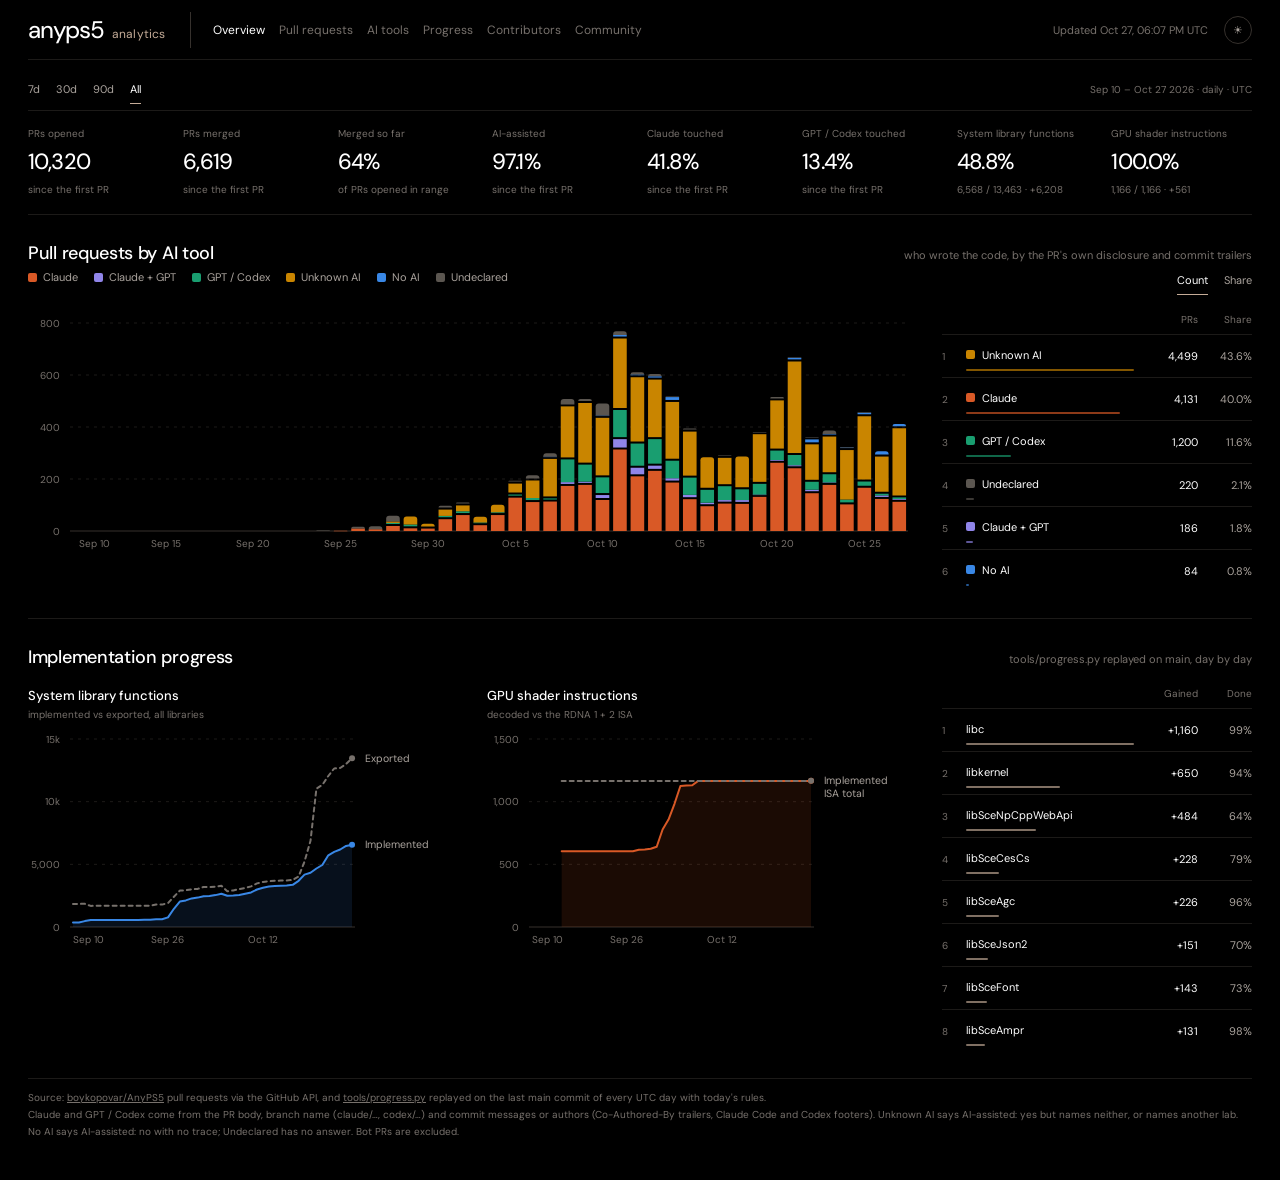
==== standalone.html @ c0b02727 "feat: AnyPS5 analytics dashboard Slopalytics-style dashboard for boykopovar/AnyPS5: PRs by AI tool (" ====
<!doctype html>
<html lang="en">
<head>
<meta charset="utf-8">
<meta name="viewport" content="width=device-width,initial-scale=1">
<meta name="theme-color" content="#000000">
<title>AnyPS5 analytics</title>
<link rel="icon" href="data:image/svg+xml,%3Csvg xmlns='http://www.w3.org/2000/svg' viewBox='0 0 32 32'%3E%3Crect width='32' height='32' rx='7' fill='%23000'/%3E%3Cpath d='M7 23V12m6 11V8m6 15v-7m6 7V5' stroke='%23c5ac98' stroke-width='3' stroke-linecap='round'/%3E%3C/svg%3E">
<link rel="preconnect" href="https://fonts.googleapis.com">
<link rel="preconnect" href="https://fonts.gstatic.com" crossorigin>
<link href="https://fonts.googleapis.com/css2?family=DM+Sans:wght@400;450;500;550;600;650;700&display=swap" rel="stylesheet">
<style>:root {
  color-scheme: dark;
  --bg: #000;
  --hover: #141210;
  --surface: #0d0b0a;
  --fg: #fff;
  --fg-2: #aaa39d;
  --fg-3: #77716c;
  --line: #1c1a18;
  --line-2: #36312d;
  --accent: #c5ac98;
  --on-accent: #000;
  --good: #0ca30c;
  --bad: #e66767;
  --c-claude: #d95926;
  --c-both: #9085e9;
  --c-gpt: #199e70;
  --c-unknown: #c98500;
  --c-human: #3987e5;
  --c-undeclared: #5b5650;
  --s1: #3987e5;
  --s2: #d95926;
  --t5: #d55181;
  --t6: #008300;
  --t7: #9085e9;
  --font: "DM Sans", system-ui, -apple-system, "Segoe UI", sans-serif;
  font-family: var(--font);
  font-synthesis: none;
  background: var(--bg);
  color: var(--fg);
}
:root[data-theme="light"] {
  color-scheme: light;
  --bg: #fff;
  --hover: #f1eeea;
  --surface: #f8f6f3;
  --fg: #20201e;
  --fg-2: #625d57;
  --fg-3: #77716c;
  --line: #e8e4df;
  --line-2: #ccc5be;
  --accent: #806047;
  --on-accent: #fff;
  --good: #006300;
  --bad: #c03030;
  --c-claude: #eb6834;
  --c-both: #4a3aa7;
  --c-gpt: #1baf7a;
  --c-unknown: #eda100;
  --c-human: #2a78d6;
  --c-undeclared: #b9b2aa;
  --s1: #2a78d6;
  --s2: #eb6834;
  --t5: #e87ba4;
  --t6: #008300;
  --t7: #4a3aa7;
}
* { box-sizing: border-box; }
body { margin: 0; background: var(--bg); color: var(--fg); -webkit-font-smoothing: antialiased; }
button { font: inherit; color: inherit; background: none; border: 0; padding: 0; cursor: pointer; }
a { color: inherit; }
.app { max-width: 1400px; margin: 0 auto; padding: 0 28px 40px; }

.app-header { display: flex; align-items: center; gap: 24px; min-height: 60px; border-bottom: 1px solid var(--line); }
.brand { display: flex; align-items: baseline; gap: 8px; text-decoration: none; white-space: nowrap; }
.brand strong { font-size: 24px; font-weight: 450; letter-spacing: -1.2px; }
.brand span { font-size: 12px; color: var(--accent); letter-spacing: .2px; }
.section-tabs { display: flex; align-items: center; gap: 14px; padding-left: 22px; border-left: 1px solid var(--line-2); overflow-x: auto; scrollbar-width: none; }
.section-tabs button { color: var(--fg-3); min-height: 36px; font-size: 12px; white-space: nowrap; }
.section-tabs button:hover { color: var(--fg-2); }
.section-tabs button.active { color: var(--fg); }
.header-meta { margin-left: auto; display: flex; align-items: center; gap: 16px; color: var(--fg-3); font-size: 11px; white-space: nowrap; }
#theme { width: 28px; height: 28px; border: 1px solid var(--line-2); border-radius: 50%; display: inline-flex; align-items: center; justify-content: center; color: var(--fg-2); }
#theme:hover { color: var(--fg); border-color: var(--accent); }

.toolbar { display: flex; align-items: center; gap: 26px; padding: 14px 0 6px; }
.pop-switch { display: flex; align-items: center; gap: 16px; }
.pop-switch button { color: var(--fg-2); border-bottom: 1px solid transparent; min-height: 30px; font-size: 11px; }
.pop-switch button:hover { color: var(--fg); }
.pop-switch button.active { color: var(--fg); border-bottom-color: var(--accent); }
.toolbar-context { color: var(--fg-3); font-size: 10px; margin-left: auto; }

.pop-stats { display: grid; grid-template-columns: repeat(8, minmax(0, 1fr)); gap: 14px; padding: 16px 0 18px; border-top: 1px solid var(--line); border-bottom: 1px solid var(--line); }
.pop-stats.six { grid-template-columns: repeat(6, minmax(0, 1fr)); }
.pop-stats > div { display: flex; flex-direction: column; gap: 7px; min-width: 0; }
.pop-stats span { color: var(--fg-3); font-size: 10px; }
.pop-stats strong { font-size: 22px; font-weight: 450; letter-spacing: -.6px; white-space: nowrap; }
.pop-stats em { font-style: normal; font-size: 10px; color: var(--fg-3); font-variant-numeric: tabular-nums; }
.pop-stats em.up { color: var(--good); }
.pop-stats em.down { color: var(--bad); }

.section { padding: 26px 0 8px; border-bottom: 1px solid var(--line); }
.section > h2 { display: flex; justify-content: space-between; align-items: baseline; gap: 20px; margin: 0; font-size: 18px; font-weight: 500; letter-spacing: -.3px; }
.section > h2 .sub { color: var(--fg-3); font-size: 11px; font-weight: 400; letter-spacing: 0; }
.section-head { display: flex; align-items: center; gap: 26px; flex-wrap: wrap; }
.section-head .pop-switch { margin-left: auto; }
.pop-panel-body { display: grid; grid-template-columns: minmax(0, 1fr) 310px; gap: 24px; padding: 18px 0; }
.pop-panel-body.solo { grid-template-columns: minmax(0, 1fr); }
.duo { display: grid; grid-template-columns: repeat(2, minmax(0, 1fr)); gap: 28px; }
.chart-card h3 { margin: 0 0 4px; font-size: 13px; font-weight: 500; color: var(--fg); }
.chart-card p.caption { margin: 0 0 8px; color: var(--fg-3); font-size: 10px; }

.pop-chart { position: relative; width: 100%; min-width: 0; }
.pop-chart svg { display: block; width: 100%; overflow: visible; touch-action: pan-y; }
.pop-chart text { fill: var(--fg-3); font: 10px var(--font); font-variant-numeric: tabular-nums; }
.pop-chart text.end-label { fill: var(--fg-2); font-size: 10.5px; }
.pop-gridline { stroke: var(--line-2); stroke-dasharray: 3 5; opacity: .55; }
.pop-baseline { stroke: var(--line-2); }
.crosshair { stroke: var(--fg-3); stroke-width: 1; pointer-events: none; }
.hover-col { fill: var(--hover); }
.hit { fill: transparent; }

.legend { display: flex; flex-wrap: wrap; gap: 6px 16px; padding: 4px 0 10px; font-size: 11px; color: var(--fg-2); }
.legend span { display: inline-flex; align-items: center; gap: 6px; }
.legend i { display: inline-block; width: 9px; height: 9px; border-radius: 2px; }
.legend i.line { height: 2px; width: 12px; border-radius: 1px; }

.pop-ranking-panel { align-self: start; min-width: 0; }
.pop-ranking-heading { color: var(--fg-3); display: grid; grid-template-columns: minmax(0, 1fr) 56px 46px; gap: 8px; padding: 0 0 8px; font-size: 10px; }
.pop-ranking-heading > :not(:first-child) { text-align: right; }
.pop-rank { width: 100%; display: grid; grid-template-columns: 16px minmax(0, 1fr) 56px 46px; gap: 8px; align-items: center; min-height: 43px; border-top: 1px solid var(--line); font-size: 11px; text-align: left; font-variant-numeric: tabular-nums; }
.pop-rank:hover { background: var(--surface); }
.pop-rank-number { color: var(--fg-3); font-size: 10px; }
.pop-rank-name { position: relative; display: flex; align-items: center; gap: 7px; min-width: 0; padding: 8px 0 11px; }
.pop-rank-name > span { overflow: hidden; text-overflow: ellipsis; white-space: nowrap; }
.pop-rank-bar { position: absolute; left: 0; bottom: 2px; height: 2px; opacity: .65; border-radius: 1px; pointer-events: none; }
.pop-rank-value { text-align: right; }
.pop-rank-share { text-align: right; color: var(--fg-2); }
.swatch { flex-shrink: 0; width: 9px; height: 9px; border-radius: 2px; }
.pop-note { color: var(--fg-3); font-size: 10px; line-height: 1.7; margin: 10px 0 0; }
.pop-note p { margin: 0; }

.table-wrap { overflow-x: auto; padding: 14px 0 6px; }
table.data { width: 100%; border-collapse: collapse; font-size: 11px; font-variant-numeric: tabular-nums; }
table.data th { color: var(--fg-3); font-size: 10px; font-weight: 400; text-align: right; padding: 0 10px 8px; white-space: nowrap; cursor: pointer; user-select: none; }
table.data th.sorted { color: var(--fg); }
table.data th:first-child, table.data td:first-child { text-align: left; padding-left: 0; }
table.data td { border-top: 1px solid var(--line); padding: 9px 10px; text-align: right; white-space: nowrap; }
table.data tr:hover td { background: var(--surface); }
table.data td.name { max-width: 300px; }
table.data .cell-name { display: flex; align-items: center; gap: 9px; min-width: 0; overflow: hidden; text-overflow: ellipsis; }
table.data td.muted { color: var(--fg-3); }
table.data td.pos { color: var(--good); }
table.data img.avatar { width: 18px; height: 18px; border-radius: 50%; background: var(--line); flex-shrink: 0; }
.mix { display: inline-flex; width: 120px; height: 6px; gap: 1px; vertical-align: middle; border-radius: 2px; overflow: hidden; }
.mix b { display: block; height: 100%; }
.pct-bar { display: inline-block; position: relative; width: 70px; height: 4px; border-radius: 2px; background: var(--line); vertical-align: middle; margin-left: 8px; }
.pct-bar b { position: absolute; left: 0; top: 0; bottom: 0; border-radius: 2px; background: var(--accent); }
.spark { vertical-align: middle; }
.table-tools { display: flex; align-items: center; gap: 18px; padding-top: 12px; }
.table-tools input { background: transparent; color: var(--fg); border: 0; border-bottom: 1px solid var(--line-2); font: 11px var(--font); padding: 6px 0; width: 200px; outline: none; }
.table-tools input:focus { border-bottom-color: var(--accent); }
.table-tools button { color: var(--fg-2); font-size: 11px; }
.table-tools button:hover { color: var(--fg); }

.tip { position: fixed; z-index: 10; pointer-events: none; min-width: 150px; max-width: 280px; padding: 10px 12px; border: 1px solid var(--line-2); border-radius: 6px; background: var(--bg); box-shadow: 0 8px 28px rgba(0,0,0,.35); font-size: 11px; font-variant-numeric: tabular-nums; }
.tip .tip-title { color: var(--fg-3); font-size: 10px; margin-bottom: 7px; }
.tip .tip-row { display: grid; grid-template-columns: 12px auto minmax(0, 1fr); align-items: center; gap: 8px; padding: 2px 0; }
.tip .tip-row i { width: 10px; height: 2px; border-radius: 1px; }
.tip .tip-row strong { font-weight: 550; color: var(--fg); }
.tip .tip-row span { color: var(--fg-2); overflow: hidden; text-overflow: ellipsis; white-space: nowrap; }
.tip .tip-total { border-top: 1px solid var(--line); margin-top: 6px; padding-top: 6px; }

.empty { color: var(--fg-2); font-size: 12px; padding: 40px 0; text-align: center; }

@media (max-width: 1150px) {
  .pop-stats { grid-template-columns: repeat(4, minmax(0, 1fr)); }
  .pop-stats.six { grid-template-columns: repeat(3, minmax(0, 1fr)); }
  .pop-panel-body { grid-template-columns: minmax(0, 1fr) 270px; gap: 15px; }
}
@media (max-width: 900px) {
  .app { padding: 0 16px 32px; }
  .app-header { flex-wrap: wrap; gap: 0 16px; padding: 10px 0; }
  .section-tabs { order: 3; width: 100%; border-left: 0; padding-left: 0; }
  .pop-panel-body, .duo { grid-template-columns: minmax(0, 1fr); }
  .pop-stats, .pop-stats.six { grid-template-columns: repeat(2, minmax(0, 1fr)); }
}
@media (forced-colors: active) {
  .pop-rank-bar, .mix b, .swatch { forced-color-adjust: none; }
}
</style>
</head>
<body>
<div class="app">
  <header class="app-header">
    <a class="brand" href="#overview"><strong>anyps5</strong><span>analytics</span></a>
    <nav class="section-tabs" id="tabs"></nav>
    <div class="header-meta">
      <span id="updated"></span>
      <button id="theme" type="button" aria-label="Toggle light and dark theme"></button>
    </div>
  </header>
  <div class="toolbar">
    <div class="pop-switch" id="range" role="group" aria-label="Date range"></div>
    <span class="toolbar-context" id="range-context"></span>
  </div>
  <main id="view"></main>
  <footer class="pop-note" id="footnote"></footer>
</div>
<div id="tip" class="tip" role="tooltip" hidden></div>
<script>window.ANYPS5={"generated":"2026-10-27T18:07:50Z","prsFetched":"2026-10-27T17:41:43Z","repo":"boykopovar/AnyPS5","days":["2026-09-10","2026-09-11","2026-09-12","2026-09-13","2026-09-14","2026-09-15","2026-09-16","2026-09-17","2026-09-18","2026-09-19","2026-09-20","2026-09-21","2026-09-22","2026-09-23","2026-09-24","2026-09-25","2026-09-26","2026-09-27","2026-09-28","2026-09-29","2026-09-30","2026-10-01","2026-10-02","2026-10-03","2026-10-04","2026-10-05","2026-10-06","2026-10-07","2026-10-08","2026-10-09","2026-10-10","2026-10-11","2026-10-12","2026-10-13","2026-10-14","2026-10-15","2026-10-16","2026-10-17","2026-10-18","2026-10-19","2026-10-20","2026-10-21","2026-10-22","2026-10-23","2026-10-24","2026-10-25","2026-10-26","2026-10-27"],"cats":["claude","both","gpt","unknown","human","undeclared"],"types":["feat","fix","test","perf","refactor","docs","build","ci","chore","style","revert","other"],"disclosure":["yes","no","blank","missing"],"others":["Cana","Copilot","Cursor","DeepSeek","Devin","GLM","Gemini","Junie","Kimi","Mistral","Qwen","Trae","Windsurf"],"authors":["MarcZX10","adriadam10","milescoviello","oneandonlydean","xXPBSXx","JJenkx","EagleBearerYS","al3w0f205","orezraey","Celegans12","Ondra97","thuanquang","hypermoist","xdCloudy","ErenYeager1836","pushkarreddyy","MrMha","DavidSamir","LeandroLP23","MichonGoddijn231849","reyani-dev","PrivacyOnion","Kikoarl","CnRJay","hugodearaujo","YossiYad","emirplus","babyhuey","DotDebian","fdfawef324","alfalfa-star","gjonn","AlxcBTW","TheAggie","slopgobblercobbler","MiniRML","XairRrR","fogydes","MarrasFederico","Pouare514","parl0v","jagrat04","p3n1cillin","roboterspinne","TibixDev","Amoenus","GalaxyGamingFR","klosixgaming-arch","mazen320","jotitadev","boykopovar","nikowolf123","CouchRiv","StoneDC","JAB-dev","SleglJan","danzaio","ionut27001","Felipebmaitan","Raghav314","karanvora2599","rooklz","fma-rc","dantdmdarealguy","Dextroid17","santhoshkumar-dev","Lorkydey","simonbronk","MathiasDevelopes","notaxeltv","akkadbakkad89","savvaniss","Dripl1x","meh7an","SandstromPL","NahuelGenchi","yabanana","zmeizy","T3cm0","imellag","Sanjaysrinivas","overlordxrz-source","QRMOE","frankea","AlexFigas","fisherjoey","KernelPanicNT","krishalivaibhav","itsbo5","ntamas94","00xDisaster","hamb3r","merwie","ArjenS-LA","Bram910","nicolasabosch","TideOPL","STUPIDCONTEM","semirkabir","tibzejoker","Gruzzberry","kyon-eth","alvaroelpob","heditrigui","ebosido444-ai","mugurc","ebarr24","kr4y4","Scramblrrrr","Get-fix","husseinkad","Retr0G28","Pacuka","NumberGuan","renzipego-cpu","eljackjoestar-cmd","veosett","ymatrix1","Delciob","edubox","asimplestray","wachi35676","AZLisme","EdouardSence","johnmaia","AlexOfTheForest","voidlakhan","Lindamea1","maximilianfv","Thomas73737","Pipodi","ivica00","Queuse","SamG-Coder","SP4C3B4R-8","jweidenh","Nixitov","valenciana-nc","UnhealthyKraken","tkcm01","harisibrar1","tv7","Zinebyte","ee6aba54","Sam-mon7","Gashrod1","plexerPK","RomainROCH","eliasbruno124-dev","camezaro-intc","Aryansh1520","Albaloola","Tamalero","billythemenace2","HQasper","ps54all","authurtabo-byte","utkuhalis","Mouad-Scriptz-0","mrfelek","TheSovietWaffle","ahmadmuj","AaravMehta-07","Prophet069","winstrex","0xRickx","ycbuzi","yash27git","adhimiw","freshstart2066-create","mantavisual","Danigamer05","Phi1ow","011010","orbz22","awake-devel","DariusHQ","ducloc080202","Feuris","codingreapermaps","mariuszkreft","mitul72","GitamarT045T3R","cadenasynyster","Noxy-HNR","Filip722","Elma7e","arreina","gookie-dev","kallmek3nny","Mouhand-Kaddo","devavijitsingh","sridhar777911","ThatsLeo","johandavidcm","IshmamDC217","iamthehimansh","iAbdulrrahman","ahir061","hashaam1217","popcoder565","tototomate123","arvindfroi","Roojool","GustavoGamarra95","Nesyth","Zenodeon","WallisSkill","MaxLikesCode","B-Howell","kjhq","Deses","Zheorgyan","morten-holm","Recapi","leorossi2005","nicolasfalesy","YousefMohsen0","moong15","Ragbie","Mustafa1p","zaryabzip","javierUDP","Bonjourcestmatt","mopga","SwetabhSingh17","atharvjairath","verusferro","CaganCelik","queeeef","sktharunbalaji13-cmd","arcwiser","lubaxe","obojeoboje","tarfouss3","Greenfox07","karim200003","mariusyo07","David-cmrg","ideabsassistenza","nabilfp","mohammad-alosta","karimibrahim07","juanpimg","stuart-russell","JaceTheBlu","Catrick-cpu","QDarkRex","slick-daddy","Fishybeing","oguzhanozfe","Pedroj-64","mrk1987","esatturan","jdmagic","mrzacarias","AMRYB","Bitslay","poonasor","fishingpvalues","eliyarson","gravelas","coltken95","PayloadAnim","realshinmalphur","CrimsonMac","LuisAguilarDev","SteelCrab","Bl4ckk01","xTRACKGOD","mehmetbayoglu","janzezno","AdnanKhan-ak47","noamroger","julienlgy","ThisIsAkill","nikhilpanchal1","ToyuAU","kali113","neuralsin","LuisBiceps","PrintOrb","inmert","erick-dsnk","brycebrower2008","hazzardouslysolid","alexpournaras","ZekriDev1","pipe1os","AkulTyagi11","AnthonyClemens","Kurenaiiiii","primesoul-web","whamre","hyvvs","BunnyFl","Mohabbadi11","TechLevelZero","Mherberts","obelisk-complex","ljkx","jeffrey12cali","Amirtheshwaran","shanu337","Zurisen","iDiesIrae-Req","ryyReid","hansjm10","JulioCacko","qpavyros","fable-void","Techx3","BharatYadav007","orishamir","NFSS10","VitzS7","shahulmubeen-a","harry-z-kang","bcortezf","root-over","teepean","plokmklo","Cankiee","vittoriosalvadore","slider","priyanshrv-netizen","erickerxhalli","DoubleAAGuy","Dom3005","r1p0N","VakzOs","simnJS","Michael-KD","STL1te","aryanrawatispro-ship-it","Adin-bima","Saalik","emaurel","MGXAe","SirDarky","muhzain05","dannyhashim08","Deftera186","silentone12725","mohdfaour03","HyperDarkmoon","AnzouBelilita","gunerky","NevesHenry","evDev69","treuenten","StarMrGamer","Vabian124","joelfernandes23","Darkeox34","nabil88","Yousef13710","SuarezPM","blawesom","hawwwwwk","SibteProf","zaydzaari","screamm","sanxchep","Muskwak","ahmad3a4","likecrank-dotcom","NaitikJoshiPro","hossiendehghan989","SaloQT","jacob6769","Capmare","mashingaan","Izamaru","Dragost","Destroyers212x","ggkouujere-debug","Aspct3434","LeoFeitosa","DavidLat1","DavidAmsellem","joedeangelis533-bot","Rajkamalcode","Chuk49","ashwin280802","dotaku22","wail-arch","Canzi18","levgiorg","SnekPolylepis","cocoa55","hakarrr","dwk001","natreal","26JATIN","franpeza","Digote","Praetorian0420","Blizzeq","Saibamen","ctz23","HamidRezaLS","CyanBook","polysius","st44rplatinum","KSWORK2001","Swastik-51","pandather","darhebkf","ska2704","frvnzz","saarthakpant","gdrosa","ahmedhamouda78","999sian","sarohy03","EshaanJaiswal","MichalSy","tezzgod74","exefer","SzymonLeja","simonbbby","Aerovity","PYTHONRETARDE","Aathish-D","fidalgojoao","Alessandro-GC7","Friesmaniac","droid2299","ponhei9502","SynnZer0","lendinglibrary","Jnbla6","sypher69","superhe11","sherySJ","saxopa","Flamingo572","jpoints13","n-delic","snipeTR","Nawasfadili","SeifKaroui","Piglit09","RedNixer","Kernel-Hunter","Agnibha007","Gabrieljr42","Dellz36","Tripchipp","danielcadev","portalmaster137","Lyrilika","MontyMcK","ycarogabriel-lgtm","BiladeiroSupremo","nekomancer01","DealPotato","gohansharma79-svg","Longziip","slugzero","m335671","Th3EvilGod","ZSWolt","elieh999","aarushkha","ags-arnab","christophermonterocortes-cr","WhiteAssassins","rocklouis055","Terminev","Nciibi","daviaaze","deyoyk","shurhundo","al3ss4ndrolb","noir39","Sumaiter","josealissonbr","avnish-afk07","MartinCajiao","Qznad","Wessamdevil","DiulioAires","khasinski","Tenith01","fardeen-hash","MuhammadUmair1019","prompterror","SkippingCheeto","Drake0306","ZekkJJ","izzangalaxybyte","xsvm","drk1rd","abderahmane-ai","mj-bellomo","cubersu","AcelezXYZ","Noface07","SandBoss","ctj01","gerardlesan","yamalameyooooo","AymanFE","danielradosa","hikazey","rmz-24","yeahboi233","snoozedDev","Apopal1","Negesin","rozbh","Angel21PC","ma931816","Rohan03x","A-Akhil","ArchitDewan","rahim-z","SurajKhanna","SwazNaj7","mrlempticles","jihirmas","Yassin6up","tharun-37","PhialsBasement","Yuva1024","Jolzski","NRAPM","goncalompontes","raffreddat0","014-code","Silverash-i8","marshmll","jradelmo","omurc4","jackthereaper2006","nyavana","rugbedbugg","solbjorg1245","THEMANnt","KROU4","ahmedmakroum","rebelittle","bubblegg","johnohhh1","kq62","dev-mca","Misjudgments","Wild-Badger","Sevthered","BasilF-dev","squirlyfoxy","KauaSantos702","yripper","sahil-mangla","Tiberon-Kuiper","gguerra26","BigDipsey","JosepBove","RINNECODER","TaymKal","Thunderhawkk","ANONYMOUSZED-beep","erm14254","QuentinRemond","YESSS-STAR","seradavid","Th3Gold3nRainbow","Alexius0815","Flamefusion","OskarLGS","RockENZO","AlexanderCalli","bl4nkTHEBUNKER","CPritch","spiff637","ArielWolle","Antifrag","Chikimaro","MuteRex","KarthikeyaAnna","mpratsaki","AasishDairelSahayaGrinspan","brainiac91","Henryisdjfunkyho","altuux","suganthan2005","vaibhavindalia","gazaret","GiannisG1","Baytowne","lulebo","embersas","abrahampo1","giannireale","Xx-LiDAF-xX","SkillzTech1","GabrielKLBr","Froraut","Project-MOC","sohiporaby945-ai","LuPetro","MatteoSid","InfinitySpeed","xecedemon","vingelvatten","bipinkrish","nozzzd","spaina93","lgqdaxia","ElysiaAlarien","cgrd","malekaifa","zzokm","tablefrogpillow","SHOnnay","olegon85","yumlevi","aashath0317","gdarko","ShahabAhmed01","nahshongraham97","carman24r","YuhiAida","raldiradio-glitch","AFrenchBanana","elbreujeu","carrosio","Amielle-Inside","jem2981","premkumar0184","Erige005","clevetdev","alpinevm","lvmino97","TidalImpact","AbbyTheGod","snowzhangy","johnhumphrys","Woesch-Nich","winklemad","ASVLCII","enesspw2","YoGoUrT20","dar-dev","nisbenz","shreyanshx","Zaid-Talib","nauroth","sridhar9566299350","omotayosam","russhil","danielepoterti","andrey231","Cloud-Multiplayer","itzkingamerz","Mubarak-11","praveenkumarappu","jonesy827","yahya308","MyleAtaraxia","sx4im","aashishaxo","TacoCat055","abhishekwebdevv","rithee","deadpoods","WifeInLantern","mustardian","matt-milzewski","RockYou-cmd","HostX0","swagdotsh","ElSharper","saranxzi","Zethu5","flaxdmin199","i6FSH","Faffu","WallfacerX","balach9305","zaki-reg","RipcuBAN","R3Dzf","brocode02","gitmigor","PedroKeita","FALsGames","horvathandras333-netizen","pedrocentral09","Edd016","FitzVB","maoxin1234","spiicez21","22alfbassett","goofyshwetank","ddrsilva","SCD28","elsi06","alimoradimllm","elhajahmadj","vibeforj-afk","Danch888","katxarra","0xkr4t0s","KaavayGupta","Geo-Coder-17","Uss15","lyorig","rohankmr414","aplatogg","VectorEdgeMax","MobiusXXF","lmaths","lucfx18","IsoumaNaN","LordLava","PS5cracker","Zakaria-hafdane","zero-things","mpskala","ZaidSal","Yannam-Builds","blocktechmc","lifebrokenmeta-byte","DBarrantes45","thedefine","OmarKasmi","mrcrapto","gurjotsenghww","Saakihegde12345","LightStorm72","Winvoker","lisn0","Amr-Youssef","ArekatlaNishanthchowdary","SuleimanKh97","Cor3Duo","aayushmishraaa","object05","aryan0078","excited-raccoon","ag6393163475-lab","SaltyMislav","aureau","Silver148","mohamedtr","aadi-varc","delarun","CODEdragonCal","matthew565656","kslikith22","fernandomcrsilva","diversao","abhinav29102005","yeet227","AzazelSensei","soufian3hm","jakezwang","Onny2","snydercodes09","Xabilimon1","Moaziz667","MrishadK","Borooooo","Aliivihu786","TripyFox","pietroma90","StefanBuc","GoodTimeclubs","Isrrael101","Buraddomoon","nb0309","coptergui-ops","mariobob","sguckiran","houcineBen","MojoisDev","jonthers","Wakiki93","yixx16","enzoamate","milchgeldkassierer","calbebop","UmillD","cookie42073-cmd","MidnightApora","TomasBlanco01","FEzio78","specbug","mrbrinker","OleksandrS23","zenindiones-maker","christopherflores9312","PEPE0211","isnisk","wh1trope","YatoVoid","ayam04","Nubi-Prey","mcsilva-dev","bruceblake","MiguelAdolfsen","vrebel11","PlutoDeveloper","markymurk","firesand","parthbhanti22","shriekdj","DavidFB-creator","SoRadGaming","Aryan-Solanki","amirerfantim","HilalElusive","aaro56","Neithennn","midasmatterhorn","Dawidoxe1999","casualmelatonin","giovanniadamo","keravyn-ops","Laronza","dogukanatlihan","fanyzp","srgtcauliflour","phoenix-31","DangerChamp","binarycleric","xQuakes","bappisinsane","Mysticz0","AdvaitPalve11","Muhammed-Jameel","Nik1313132","KingDarkHN","loyalburrito","odntht","jradic","romainveurrier","Owes-UX","namanipie","Azaluz","Rengundom","Lberonio","Jev1337","marion909","omar-akermi","LaunchDoesntCode","rmarkegard","Cleverdee","peeldealer","maozdemir","elliot1377","3mro777o","Myrarc","EliasTech01","iAlturki","Islam-ElShahaby","alex73630","farosch","andreamatt","HamSyria","rajvveer","To3akaRin","m2garrone-bot","muteburrito","Whitesun123","kiaramaldonado","Piyush-Sagar","Hash-0x","0xcrstn","Arararararagi","Unkown607","Ryongen","MayankManas","imshah-id","Athen2045","adriaespii","Monkore","Cabreira97","NoOverflow","DProkos","Tanmay-codeol","Nejilu","Ninot1Quyi","THEBIGTOMMY13DEV","enfuego27826","ynkmyz233","firasotoom85-droid","ryanc2112","gdols","shravanveeravali-lab","norton62","Gonic0","mossyanwar","Logan1h","Led1i","thakrarsagar","rursache","AliZedan1A","Chubercik","EnriqueDev2002","Gooshy","Neppolo","2Swagger","Joacoorandom","anikettuli","panicDa3m0n","prosperkartik","GitHubFanTest","Iluminatti312","taovuokko","Moeed2","sivasdeadknight","lost9409","zaidhawk","sandivd","BorchBe99","wrocketdev","THEGABOALE","BKlaasWerkman","chitters2004","kiansaeidnia","MD5Visual","Usama171","jablkowy12","zoelmoj","Kapy2003","amazedturnip","Oscar45397","alnsx","Daniil15DDD","Ab1jithK","nedra23","anizayazcodpro-png","mixyt","Contemplating-Rain","Galluno","joucknuck-br","dkdhanda8","erakkong","hundoukam","SushiBirb","TurboTheTurtle","thepoppfish","Chronyyx","HSNADM","1whythef2","Jishnuraj07","lopdan","Dynoooooo","mzaeemnasir","goataso","Betr0x","kaiffeetasse","SeaSunPT","NerfEko","Serph91P","Wadefil","guglia001","atinseau","Tehshortbus","muhmuhkuh","christopear","Sr-0w","kattkaries","x-labb","XatiX","LordVersA","Astronaut10","HabibUrRehmanBhattii","DeveshB-1","Adriaan-dH","zkiller1236","Ralizaki","zarko379","maskym","JulesB40","Inevitable-Design","legendary-cookie"],"prs":{"c":[14,14,15,16,16,16,16,16,16,16,16,16,16,16,16,16,16,16,16,17,17,17,17,17,17,17,17,17,17,17,17,17,17,17,17,17,17,18,18,18,18,18,18,18,18,18,18,18,18,18,18,18,18,18,18,18,18,18,18,18,18,18,18,18,18,18,18,18,18,18,18,18,18,18,18,18,18,18,18,18,18,18,18,18,18,18,18,18,18,18,18,18,18,18,18,18,19,19,19,19,19,19,19,19,19,19,19,19,19,19,19,19,19,19,19,19,19,19,19,19,19,19,19,19,19,19,19,19,19,19,19,19,19,19,19,19,19,19,19,19,19,19,19,19,19,19,19,19,19,19,19,19,20,20,20,20,20,20,20,20,20,20,20,20,20,20,20,20,20,20,20,20,20,20,20,20,20,20,20,20,21,21,21,21,21,21,21,21,21,21,21,21,21,21,21,21,21,21,21,21,21,21,21,21,21,21,21,21,21,21,21,21,21,21,21,21,21,21,21,21,21,21,21,21,21,21,21,21,21,21,21,21,21,21,21,21,21,21,21,21,21,21,21,21,21,21,21,21,21,21,21,21,21,21,21,21,21,21,21,21,21,21,21,21,21,21,21,21,21,21,21,21,21,21,21,21,21,22,22,22,22,22,22,22,22,22,22,22,22,22,22,22,22,22,22,22,22,22,22,22,22,22,22,22,22,22,22,22,22,22,22,22,22,22,22,22,22,22,22,22,22,22,22,22,22,22,22,22,22,22,22,22,22,22,22,22,22,22,22,22,22,22,22,22,22,22,22,22,22,22,22,22,22,22,22,22,22,22,22,22,22,22,22,22,22,22,22,22,22,22,22,22,22,22,22,22,22,22,22,22,22,22,22,22,22,22,22,23,23,23,23,23,23,23,23,23,23,23,23,23,23,23,23,23,23,23,23,23,23,23,23,23,23,23,23,23,23,23,23,23,23,23,23,23,23,23,23,23,23,23,23,23,23,23,23,23,23,23,23,23,23,23,24,24,24,24,24,24,24,24,24,24,24,24,24,24,24,24,24,24,24,24,24,24,24,24,24,24,24,24,24,24,24,24,24,24,24,24,24,24,24,24,24,24,24,24,24,24,24,24,24,24,24,24,24,24,24,24,24,24,24,24,24,24,24,24,24,24,24,24,24,24,24,24,24,24,24,24,24,24,24,24,24,24,24,24,24,24,24,24,24,24,24,24,24,24,24,24,24,24,24,24,24,25,25,25,25,25,25,25,25,25,25,25,25,25,25,25,25,25,25,25,25,25,25,25,25,25,25,25,25,25,25,25,25,25,25,25,25,25,25,25,25,25,25,25,25,25,25,25,25,25,25,25,25,25,25,25,25,25,25,25,25,25,25,25,25,25,25,25,25,25,25,25,25,25,25,25,25,25,25,25,25,25,25,25,25,25,25,25,25,25,25,25,25,25,25,25,25,25,25,25,25,25,25,25,25,25,25,25,25,25,25,25,25,25,25,25,25,25,25,25,25,25,25,25,25,25,25,25,25,25,25,25,25,25,25,25,25,25,25,25,25,25,25,25,25,25,25,25,25,25,25,25,25,25,25,25,25,25,25,25,25,25,25,25,25,25,25,25,25,25,25,25,25,25,25,25,25,25,25,25,25,25,25,25,25,25,25,25,25,25,25,25,25,25,26,26,26,26,26,26,26,26,26,26,26,26,26,26,26,26,26,26,26,26,26,26,26,26,26,26,26,26,26,26,26,26,26,26,26,26,26,26,26,26,26,26,26,26,26,26,26,26,26,26,26,26,26,26,26,26,26,26,26,26,26,26,26,26,26,26,26,26,26,26,26,26,26,26,26,26,26,26,26,26,26,26,26,26,26,26,26,26,26,26,26,26,26,26,26,26,26,26,26,26,26,26,26,26,26,26,26,26,26,26,26,26,26,26,26,26,26,26,26,26,26,26,26,26,26,26,26,26,26,26,26,26,26,26,26,26,26,26,26,26,26,26,26,26,26,26,26,26,26,26,26,26,26,26,26,26,26,26,26,26,26,26,26,26,26,26,26,26,26,26,26,26,26,26,26,26,26,26,26,26,26,26,26,26,26,26,26,26,26,26,26,26,26,26,26,26,26,26,26,26,26,26,26,26,26,26,26,26,26,26,26,26,26,26,27,27,27,27,27,27,27,27,27,27,27,27,27,27,27,27,27,27,27,27,27,27,27,27,27,27,27,27,27,27,27,27,27,27,27,27,27,27,27,27,27,27,27,27,27,27,27,27,27,27,27,27,27,27,27,27,27,27,27,27,27,27,27,27,27,27,27,27,27,27,27,27,27,27,27,27,27,27,27,27,27,27,27,27,27,27,27,27,27,27,27,27,27,27,27,27,27,27,27,27,27,27,27,27,27,27,27,27,27,27,27,27,27,27,27,27,27,27,27,27,27,27,27,27,27,27,27,27,27,27,27,27,27,27,27,27,27,27,27,27,27,27,27,27,27,27,27,27,27,27,27,27,27,27,27,27,27,27,27,27,27,27,27,27,27,27,27,27,27,27,27,27,27,27,27,27,27,27,27,27,27,27,27,27,27,27,27,27,27,27,27,27,27,27,27,27,27,27,27,27,27,27,27,27,27,27,27,27,27,27,27,27,27,27,27,27,27,27,27,27,27,27,27,27,27,27,27,27,27,27,27,27,27,27,27,27,27,27,27,27,27,27,27,27,27,27,27,27,27,27,27,27,27,27,27,27,27,27,27,27,27,27,27,27,27,27,27,27,27,27,27,27,27,27,27,27,27,27,27,27,27,27,27,27,27,27,27,27,27,27,27,27,27,27,27,27,27,27,27,28,28,28,28,28,28,28,28,28,28,28,28,28,28,28,28,28,28,28,28,28,28,28,28,28,28,28,28,28,28,28,28,28,28,28,28,28,28,28,28,28,28,28,28,28,28,28,28,28,28,28,28,28,28,28,28,28,28,28,28,28,28,28,28,28,28,28,28,28,28,28,28,28,28,28,28,28,28,28,28,28,28,28,28,28,28,28,28,28,28,28,28,28,28,28,28,28,28,28,28,28,28,28,28,28,28,28,28,28,28,28,28,28,28,28,28,28,28,28,28,28,28,28,28,28,28,28,28,28,28,28,28,28,28,28,28,28,28,28,28,28,28,28,28,28,28,28,28,28,28,28,28,28,28,28,28,28,28,28,28,28,28,28,28,28,28,28,28,28,28,28,28,28,28,28,28,28,28,28,28,28,28,28,28,28,28,28,28,28,28,28,28,28,28,28,28,28,28,28,28,28,28,28,28,28,28,28,28,28,28,28,28,28,28,28,28,28,28,28,28,28,28,28,28,28,28,28,28,28,28,28,28,28,28,28,28,28,28,28,28,28,28,28,28,28,28,28,28,28,28,28,28,28,28,28,28,28,28,28,28,28,28,28,28,28,28,28,28,28,28,28,28,28,28,28,28,28,28,28,28,28,28,28,28,28,28,28,28,28,28,28,28,28,28,28,28,28,28,28,28,28,28,28,28,28,28,28,28,28,28,28,28,28,28,28,28,28,28,28,28,28,28,28,28,28,28,28,28,28,28,28,28,28,28,28,28,28,28,28,28,28,28,28,28,28,28,28,28,28,28,28,28,28,28,28,28,28,28,28,28,28,28,28,28,28,28,28,28,28,28,28,28,28,28,28,28,28,28,28,28,28,28,28,28,28,28,28,28,28,28,28,28,28,28,28,28,28,28,28,28,28,28,28,28,28,28,28,28,28,28,28,28,28,28,28,28,28,28,28,28,28,28,28,28,28,28,28,28,28,28,28,28,28,28,28,28,28,28,28,28,28,28,28,28,28,28,28,28,28,28,28,28,28,28,28,28,28,28,28,28,28,28,28,28,28,28,28,28,28,28,28,28,28,28,28,28,28,28,28,28,28,28,28,28,28,28,28,28,28,28,28,28,28,28,28,28,28,28,28,28,28,28,28,28,28,28,28,28,29,29,29,29,29,29,29,29,29,29,29,29,29,29,29,29,29,29,29,29,29,29,29,29,29,29,29,29,29,29,29,29,29,29,29,29,29,29,29,29,29,29,29,29,29,29,29,29,29,29,29,29,29,29,29,29,29,29,29,29,29,29,29,29,29,29,29,29,29,29,29,29,29,29,29,29,29,29,29,29,29,29,29,29,29,29,29,29,29,29,29,29,29,29,29,29,29,29,29,29,29,29,29,29,29,29,29,29,29,29,29,29,29,29,29,29,29,29,29,29,29,29,29,29,29,29,29,29,29,29,29,29,29,29,29,29,29,29,29,29,29,29,29,29,29,29,29,29,29,29,29,29,29,29,29,29,29,29,29,29,29,29,29,29,29,29,29,29,29,29,29,29,29,29,29,29,29,29,29,29,29,29,29,29,29,29,29,29,29,29,29,29,29,29,29,29,29,29,29,29,29,29,29,29,29,29,29,29,29,29,29,29,29,29,29,29,29,29,29,29,29,29,29,29,29,29,29,29,29,29,29,29,29,29,29,29,29,29,29,29,29,29,29,29,29,29,29,29,29,29,29,29,29,29,29,29,29,29,29,29,29,29,29,29,29,29,29,29,29,29,29,29,29,29,29,29,29,29,29,29,29,29,29,29,29,29,29,29,29,29,29,29,29,29,29,29,29,29,29,29,29,29,29,29,29,29,29,29,29,29,29,29,29,29,29,29,29,29,29,29,29,29,29,29,29,29,29,29,29,29,29,29,29,29,29,29,29,29,29,29,29,29,29,29,29,29,29,29,29,29,29,29,29,29,29,29,29,29,29,29,29,29,29,29,29,29,29,29,29,29,29,29,29,29,29,29,29,29,29,29,29,29,29,29,29,29,29,29,29,29,29,29,29,29,29,29,29,29,29,29,29,29,29,29,29,29,29,29,29,29,29,29,29,29,29,29,29,29,29,29,29,29,29,29,29,29,29,29,29,29,29,29,29,29,29,29,29,29,29,29,29,29,29,29,29,29,29,29,29,29,29,29,29,29,29,29,29,29,29,29,29,29,29,29,29,29,29,29,29,29,29,29,29,29,29,29,29,29,29,29,29,29,29,29,29,29,29,29,29,29,29,29,29,29,29,29,29,29,29,29,29,29,29,29,29,29,29,29,30,30,30,30,30,30,30,30,30,30,30,30,30,30,30,30,30,30,30,30,30,30,30,30,30,30,30,30,30,30,30,30,30,30,30,30,30,30,30,30,30,30,30,30,30,30,30,30,30,30,30,30,30,30,30,30,30,30,30,30,30,30,30,30,30,30,30,30,30,30,30,30,30,30,30,30,30,30,30,30,30,30,30,30,30,30,30,30,30,30,30,30,30,30,30,30,30,30,30,30,30,30,30,30,30,30,30,30,30,30,30,30,30,30,30,30,30,30,30,30,30,30,30,30,30,30,30,30,30,30,30,30,30,30,30,30,30,30,30,30,30,30,30,30,30,30,30,30,30,30,30,30,30,30,30,30,30,30,30,30,30,30,30,30,30,30,30,30,30,30,30,30,30,30,30,30,30,30,30,30,30,30,30,30,30,30,30,30,30,30,30,30,30,30,30,30,30,30,30,30,30,30,30,30,30,30,30,30,30,30,30,30,30,30,30,30,30,30,30,30,30,30,30,30,30,30,30,30,30,30,30,30,30,30,30,30,30,30,30,30,30,30,30,30,30,30,30,30,30,30,30,30,30,30,30,30,30,30,30,30,30,30,30,30,30,30,30,30,30,30,30,30,30,30,30,30,30,30,30,30,30,30,30,30,30,30,30,30,30,30,30,30,30,30,30,30,30,30,30,30,30,30,30,30,30,30,30,30,30,30,30,30,30,30,30,30,30,30,30,30,30,30,30,30,30,30,30,30,30,30,30,30,30,30,30,30,30,30,30,30,30,30,30,30,30,30,30,30,30,30,30,30,30,30,30,30,30,30,30,30,30,30,30,30,30,30,30,30,30,30,30,30,30,30,30,30,30,30,30,30,30,30,30,30,30,30,30,30,30,30,30,30,30,30,30,30,30,30,30,30,30,30,30,30,30,30,30,30,30,30,30,30,30,30,30,30,30,30,30,30,30,30,30,30,30,30,30,30,30,30,30,30,30,30,30,30,30,30,30,30,30,30,30,30,30,30,30,30,30,30,30,30,30,30,30,30,30,30,30,30,30,30,30,30,30,30,30,30,30,30,30,30,30,30,30,30,30,30,30,30,30,30,30,30,30,30,30,30,30,30,31,31,31,31,31,31,31,31,31,31,31,31,31,31,31,31,31,31,31,31,31,31,31,31,31,31,31,31,31,31,31,31,31,31,31,31,31,31,31,31,31,31,31,31,31,31,31,31,31,31,31,31,31,31,31,31,31,31,31,31,31,31,31,31,31,31,31,31,31,31,31,31,31,31,31,31,31,31,31,31,31,31,31,31,31,31,31,31,31,31,31,31,31,31,31,31,31,31,31,31,31,31,31,31,31,31,31,31,31,31,31,31,31,31,31,31,31,31,31,31,31,31,31,31,31,31,31,31,31,31,31,31,31,31,31,31,31,31,31,31,31,31,31,31,31,31,31,31,31,31,31,31,31,31,31,31,31,31,31,31,31,31,31,31,31,31,31,31,31,31,31,31,31,31,31,31,31,31,31,31,31,31,31,31,31,31,31,31,31,31,31,31,31,31,31,31,31,31,31,31,31,31,31,31,31,31,31,31,31,31,31,31,31,31,31,31,31,31,31,31,31,31,31,31,31,31,31,31,31,31,31,31,31,31,31,31,31,31,31,31,31,31,31,31,31,31,31,31,31,31,31,31,31,31,31,31,31,31,31,31,31,31,31,31,31,31,31,31,31,31,31,31,31,31,31,31,31,31,31,31,31,31,31,31,31,31,31,31,31,31,31,31,31,31,31,31,31,31,31,31,31,31,31,31,31,31,31,31,31,31,31,31,31,31,31,31,31,31,31,31,31,31,31,31,31,31,31,31,31,31,31,31,31,31,31,31,31,31,31,31,31,31,31,31,31,31,31,31,31,31,31,31,31,31,31,31,31,31,31,31,31,31,31,31,31,31,31,31,31,31,31,31,31,31,31,31,31,31,31,31,31,31,31,31,31,31,31,31,31,31,31,31,31,31,31,31,31,31,31,31,31,31,31,31,31,31,31,31,31,31,31,31,31,31,31,31,31,31,31,31,31,31,31,31,31,31,31,31,31,31,31,31,31,31,31,31,31,31,31,31,31,31,31,31,31,31,31,31,31,31,31,31,31,31,31,31,31,31,31,31,31,31,31,31,31,31,31,31,31,31,31,31,31,31,31,31,31,31,31,31,31,31,31,31,31,31,31,31,31,31,31,31,31,31,31,31,31,31,31,31,31,31,31,31,31,31,31,31,31,31,31,31,31,31,31,31,31,31,31,31,31,31,31,31,31,31,31,31,31,31,31,31,31,31,31,31,31,31,31,31,31,31,31,31,31,31,31,31,31,31,31,31,31,31,31,31,31,31,31,31,31,31,31,31,31,31,31,31,31,31,31,31,31,31,31,31,31,31,31,31,31,31,31,31,31,31,31,31,31,31,31,31,31,31,31,31,31,31,31,31,31,31,31,31,31,31,31,31,31,31,31,31,31,31,31,31,31,31,31,31,31,31,31,31,31,31,31,31,31,31,31,31,31,31,31,31,31,31,31,31,31,31,31,31,31,31,31,31,31,31,31,31,31,31,31,31,31,31,31,31,31,31,31,31,31,31,31,31,31,31,31,31,31,31,31,31,31,31,31,31,31,31,31,31,31,31,31,31,31,31,31,31,31,31,31,31,31,31,31,31,31,31,31,31,31,31,31,31,31,31,31,31,31,31,31,31,31,31,31,31,31,31,31,31,31,31,31,31,31,31,31,31,31,31,31,31,31,31,31,31,31,31,31,31,31,31,31,31,31,31,31,31,31,31,31,31,31,31,31,31,31,31,31,31,31,31,31,31,32,32,32,32,32,32,32,32,32,32,32,32,32,32,32,32,32,32,32,32,32,32,32,32,32,32,32,32,32,32,32,32,32,32,32,32,32,32,32,32,32,32,32,32,32,32,32,32,32,32,32,32,32,32,32,32,32,32,32,32,32,32,32,32,32,32,32,32,32,32,32,32,32,32,32,32,32,32,32,32,32,32,32,32,32,32,32,32,32,32,32,32,32,32,32,32,32,32,32,32,32,32,32,32,32,32,32,32,32,32,32,32,32,32,32,32,32,32,32,32,32,32,32,32,32,32,32,32,32,32,32,32,32,32,32,32,32,32,32,32,32,32,32,32,32,32,32,32,32,32,32,32,32,32,32,32,32,32,32,32,32,32,32,32,32,32,32,32,32,32,32,32,32,32,32,32,32,32,32,32,32,32,32,32,32,32,32,32,32,32,32,32,32,32,32,32,32,32,32,32,32,32,32,32,32,32,32,32,32,32,32,32,32,32,32,32,32,32,32,32,32,32,32,32,32,32,32,32,32,32,32,32,32,32,32,32,32,32,32,32,32,32,32,32,32,32,32,32,32,32,32,32,32,32,32,32,32,32,32,32,32,32,32,32,32,32,32,32,32,32,32,32,32,32,32,32,32,32,32,32,32,32,32,32,32,32,32,32,32,32,32,32,32,32,32,32,32,32,32,32,32,32,32,32,32,32,32,32,32,32,32,32,32,32,32,32,32,32,32,32,32,32,32,32,32,32,32,32,32,32,32,32,32,32,32,32,32,32,32,32,32,32,32,32,32,32,32,32,32,32,32,32,32,32,32,32,32,32,32,32,32,32,32,32,32,32,32,32,32,32,32,32,32,32,32,32,32,32,32,32,32,32,32,32,32,32,32,32,32,32,32,32,32,32,32,32,32,32,32,32,32,32,32,32,32,32,32,32,32,32,32,32,32,32,32,32,32,32,32,32,32,32,32,32,32,32,32,32,32,32,32,32,32,32,32,32,32,32,32,32,32,32,32,32,32,32,32,32,32,32,32,32,32,32,32,32,32,32,32,32,32,32,32,32,32,32,32,32,32,32,32,32,32,32,32,32,32,32,32,32,32,32,32,32,32,32,32,32,32,32,32,32,32,32,32,32,32,32,32,32,32,32,32,32,32,32,32,32,32,32,32,32,32,32,32,32,32,32,32,32,32,32,32,32,32,32,32,32,32,32,32,32,32,32,32,32,32,32,32,32,32,32,32,32,32,32,32,32,32,32,32,32,32,32,32,32,32,32,32,32,32,32,32,32,32,32,32,32,32,32,32,32,32,32,32,32,32,32,32,32,32,32,32,32,32,32,32,32,32,32,32,32,32,32,32,32,32,32,32,32,32,32,32,32,32,32,32,32,32,32,32,33,33,33,33,33,33,33,33,33,33,33,33,33,33,33,33,33,33,33,33,33,33,33,33,33,33,33,33,33,33,33,33,33,33,33,33,33,33,33,33,33,33,33,33,33,33,33,33,33,33,33,33,33,33,33,33,33,33,33,33,33,33,33,33,33,33,33,33,33,33,33,33,33,33,33,33,33,33,33,33,33,33,33,33,33,33,33,33,33,33,33,33,33,33,33,33,33,33,33,33,33,33,33,33,33,33,33,33,33,33,33,33,33,33,33,33,33,33,33,33,33,33,33,33,33,33,33,33,33,33,33,33,33,33,33,33,33,33,33,33,33,33,33,33,33,33,33,33,33,33,33,33,33,33,33,33,33,33,33,33,33,33,33,33,33,33,33,33,33,33,33,33,33,33,33,33,33,33,33,33,33,33,33,33,33,33,33,33,33,33,33,33,33,33,33,33,33,33,33,33,33,33,33,33,33,33,33,33,33,33,33,33,33,33,33,33,33,33,33,33,33,33,33,33,33,33,33,33,33,33,33,33,33,33,33,33,33,33,33,33,33,33,33,33,33,33,33,33,33,33,33,33,33,33,33,33,33,33,33,33,33,33,33,33,33,33,33,33,33,33,33,33,33,33,33,33,33,33,33,33,33,33,33,33,33,33,33,33,33,33,33,33,33,33,33,33,33,33,33,33,33,33,33,33,33,33,33,33,33,33,33,33,33,33,33,33,33,33,33,33,33,33,33,33,33,33,33,33,33,33,33,33,33,33,33,33,33,33,33,33,33,33,33,33,33,33,33,33,33,33,33,33,33,33,33,33,33,33,33,33,33,33,33,33,33,33,33,33,33,33,33,33,33,33,33,33,33,33,33,33,33,33,33,33,33,33,33,33,33,33,33,33,33,33,33,33,33,33,33,33,33,33,33,33,33,33,33,33,33,33,33,33,33,33,33,33,33,33,33,33,33,33,33,33,33,33,33,33,33,33,33,33,33,33,33,33,33,33,33,33,33,33,33,33,33,33,33,33,33,33,33,33,33,33,33,33,33,33,33,33,33,33,33,33,33,33,33,33,33,33,33,33,33,33,33,33,33,33,33,33,33,33,33,33,33,33,33,33,33,33,33,33,33,33,33,33,33,33,33,33,33,33,33,33,33,33,33,33,33,33,33,33,33,33,33,33,33,33,33,33,33,33,33,33,33,33,33,33,33,33,33,33,33,33,33,33,33,33,33,33,33,33,33,33,33,33,33,33,33,33,33,33,33,33,33,33,33,33,33,33,33,33,33,33,33,33,33,33,33,33,33,33,33,33,33,33,33,33,33,33,33,33,33,33,33,33,33,33,33,33,33,33,33,33,33,33,33,33,33,33,33,33,33,33,34,34,34,34,34,34,34,34,34,34,34,34,34,34,34,34,34,34,34,34,34,34,34,34,34,34,34,34,34,34,34,34,34,34,34,34,34,34,34,34,34,34,34,34,34,34,34,34,34,34,34,34,34,34,34,34,34,34,34,34,34,34,34,34,34,34,34,34,34,34,34,34,34,34,34,34,34,34,34,34,34,34,34,34,34,34,34,34,34,34,34,34,34,34,34,34,34,34,34,34,34,34,34,34,34,34,34,34,34,34,34,34,34,34,34,34,34,34,34,34,34,34,34,34,34,34,34,34,34,34,34,34,34,34,34,34,34,34,34,34,34,34,34,34,34,34,34,34,34,34,34,34,34,34,34,34,34,34,34,34,34,34,34,34,34,34,34,34,34,34,34,34,34,34,34,34,34,34,34,34,34,34,34,34,34,34,34,34,34,34,34,34,34,34,34,34,34,34,34,34,34,34,34,34,34,34,34,34,34,34,34,34,34,34,34,34,34,34,34,34,34,34,34,34,34,34,34,34,34,34,34,34,34,34,34,34,34,34,34,34,34,34,34,34,34,34,34,34,34,34,34,34,34,34,34,34,34,34,34,34,34,34,34,34,34,34,34,34,34,34,34,34,34,34,34,34,34,34,34,34,34,34,34,34,34,34,34,34,34,34,34,34,34,34,34,34,34,34,34,34,34,34,34,34,34,34,34,34,34,34,34,34,34,34,34,34,34,34,34,34,34,34,34,34,34,34,34,34,34,34,34,34,34,34,34,34,34,34,34,34,34,34,34,34,34,34,34,34,34,34,34,34,34,34,34,34,34,34,34,34,34,34,34,34,34,34,34,34,34,34,34,34,34,34,34,34,34,34,34,34,34,34,34,34,34,34,34,34,34,34,34,34,34,34,34,34,34,34,34,34,34,34,34,34,34,34,34,34,34,34,34,34,34,34,34,34,34,34,34,34,34,34,34,34,34,34,34,34,34,34,34,34,34,34,34,34,34,34,34,34,34,34,34,34,34,34,34,34,34,34,34,34,34,34,34,34,34,34,34,34,34,34,34,34,34,34,34,34,34,34,34,34,34,34,34,34,34,34,34,34,34,34,34,34,34,34,34,34,34,34,34,34,34,34,34,34,34,34,34,34,34,34,34,34,34,34,34,34,34,34,34,34,34,34,34,34,34,35,35,35,35,35,35,35,35,35,35,35,35,35,35,35,35,35,35,35,35,35,35,35,35,35,35,35,35,35,35,35,35,35,35,35,35,35,35,35,35,35,35,35,35,35,35,35,35,35,35,35,35,35,35,35,35,35,35,35,35,35,35,35,35,35,35,35,35,35,35,35,35,35,35,35,35,35,35,35,35,35,35,35,35,35,35,35,35,35,35,35,35,35,35,35,35,35,35,35,35,35,35,35,35,35,35,35,35,35,35,35,35,35,35,35,35,35,35,35,35,35,35,35,35,35,35,35,35,35,35,35,35,35,35,35,35,35,35,35,35,35,35,35,35,35,35,35,35,35,35,35,35,35,35,35,35,35,35,35,35,35,35,35,35,35,35,35,35,35,35,35,35,35,35,35,35,35,35,35,35,35,35,35,35,35,35,35,35,35,35,35,35,35,35,35,35,35,35,35,35,35,35,35,35,35,35,35,35,35,35,35,35,35,35,35,35,35,35,35,35,35,35,35,35,35,35,35,35,35,35,35,35,35,35,35,35,35,35,35,35,35,35,35,35,35,35,35,35,35,35,35,35,35,35,35,35,35,35,35,35,35,35,35,35,35,35,35,35,35,35,35,35,35,35,35,35,35,35,35,35,35,35,35,35,35,35,35,35,35,35,35,35,35,35,35,35,35,35,35,35,35,35,35,35,35,35,35,35,35,35,35,35,35,35,35,35,35,35,35,35,35,35,35,35,35,35,35,35,35,35,35,35,35,35,35,35,35,35,35,35,35,35,35,35,35,35,35,35,35,35,35,35,35,35,35,35,35,35,35,35,35,35,35,35,35,35,35,35,35,35,35,35,35,35,35,35,35,35,35,35,35,35,35,35,35,35,35,35,35,35,35,35,35,35,36,36,36,36,36,36,36,36,36,36,36,36,36,36,36,36,36,36,36,36,36,36,36,36,36,36,36,36,36,36,36,36,36,36,36,36,36,36,36,36,36,36,36,36,36,36,36,36,36,36,36,36,36,36,36,36,36,36,36,36,36,36,36,36,36,36,36,36,36,36,36,36,36,36,36,36,36,36,36,36,36,36,36,36,36,36,36,36,36,36,36,36,36,36,36,36,36,36,36,36,36,36,36,36,36,36,36,36,36,36,36,36,36,36,36,36,36,36,36,36,36,36,36,36,36,36,36,36,36,36,36,36,36,36,36,36,36,36,36,36,36,36,36,36,36,36,36,36,36,36,36,36,36,36,36,36,36,36,36,36,36,36,36,36,36,36,36,36,36,36,36,36,36,36,36,36,36,36,36,36,36,36,36,36,36,36,36,36,36,36,36,36,36,36,36,36,36,36,36,36,36,36,36,36,36,36,36,36,36,36,36,36,36,36,36,36,36,36,36,36,36,36,36,36,36,36,36,36,36,36,36,36,36,36,36,36,36,36,36,36,36,36,36,36,36,36,36,36,36,36,36,36,36,36,36,36,36,36,36,36,36,36,36,36,36,36,36,36,36,36,36,36,36,36,36,36,36,36,36,36,36,36,36,36,37,37,37,37,37,37,37,37,37,37,37,37,37,37,37,37,37,37,37,37,37,37,37,37,37,37,37,37,37,37,37,37,37,37,37,37,37,37,37,37,37,37,37,37,37,37,37,37,37,37,37,37,37,37,37,37,37,37,37,37,37,37,37,37,37,37,37,37,37,37,37,37,37,37,37,37,37,37,37,37,37,37,37,37,37,37,37,37,37,37,37,37,37,37,37,37,37,37,37,37,37,37,37,37,37,37,37,37,37,37,37,37,37,37,37,37,37,37,37,37,37,37,37,37,37,37,37,37,37,37,37,37,37,37,37,37,37,37,37,37,37,37,37,37,37,37,37,37,37,37,37,37,37,37,37,37,37,37,37,37,37,37,37,37,37,37,37,37,37,37,37,37,37,37,37,37,37,37,37,37,37,37,37,37,37,37,37,37,37,37,37,37,37,37,37,37,37,37,37,37,37,37,37,37,37,37,37,37,37,37,37,37,37,37,37,37,37,37,37,37,37,37,37,37,37,37,37,37,37,37,37,37,37,37,37,37,37,37,37,37,37,37,37,37,37,37,37,37,37,37,37,37,37,37,37,37,37,37,37,37,37,37,37,37,37,37,37,37,37,37,37,37,37,37,37,37,37,37,37,37,37,37,37,37,37,37,37,37,37,37,37,38,38,38,38,38,38,38,38,38,38,38,38,38,38,38,38,38,38,38,38,38,38,38,38,38,38,38,38,38,38,38,38,38,38,38,38,38,38,38,38,38,38,38,38,38,38,38,38,38,38,38,38,38,38,38,38,38,38,38,38,38,38,38,38,38,38,38,38,38,38,38,38,38,38,38,38,38,38,38,38,38,38,38,38,38,38,38,38,38,38,38,38,38,38,38,38,38,38,38,38,38,38,38,38,38,38,38,38,38,38,38,38,38,38,38,38,38,38,38,38,38,38,38,38,38,38,38,38,38,38,38,38,38,38,38,38,38,38,38,38,38,38,38,38,38,38,38,38,38,38,38,38,38,38,38,38,38,38,38,38,38,38,38,38,38,38,38,38,38,38,38,38,38,38,38,38,38,38,38,38,38,38,38,38,38,38,38,38,38,38,38,38,38,38,38,38,38,38,38,38,38,38,38,38,38,38,38,38,38,38,38,38,38,38,38,38,38,38,38,38,38,38,38,38,38,38,38,38,38,38,38,38,38,38,38,38,38,38,38,38,38,38,38,38,38,38,38,38,38,38,38,38,38,38,38,38,38,38,38,38,38,38,38,38,38,38,38,38,38,38,38,38,38,38,38,38,38,38,38,38,38,38,38,38,38,38,38,39,39,39,39,39,39,39,39,39,39,39,39,39,39,39,39,39,39,39,39,39,39,39,39,39,39,39,39,39,39,39,39,39,39,39,39,39,39,39,39,39,39,39,39,39,39,39,39,39,39,39,39,39,39,39,39,39,39,39,39,39,39,39,39,39,39,39,39,39,39,39,39,39,39,39,39,39,39,39,39,39,39,39,39,39,39,39,39,39,39,39,39,39,39,39,39,39,39,39,39,39,39,39,39,39,39,39,39,39,39,39,39,39,39,39,39,39,39,39,39,39,39,39,39,39,39,39,39,39,39,39,39,39,39,39,39,39,39,39,39,39,39,39,39,39,39,39,39,39,39,39,39,39,39,39,39,39,39,39,39,39,39,39,39,39,39,39,39,39,39,39,39,39,39,39,39,39,39,39,39,39,39,39,39,39,39,39,39,39,39,39,39,39,39,39,39,39,39,39,39,39,39,39,39,39,39,39,39,39,39,39,39,39,39,39,39,39,39,39,39,39,39,39,39,39,39,39,39,39,39,39,39,39,39,39,39,39,39,39,39,39,39,39,39,39,39,39,39,39,39,39,39,39,39,39,39,39,39,39,39,39,39,39,39,39,39,39,39,39,39,39,39,39,39,39,39,39,39,39,39,39,39,39,39,39,39,39,39,39,39,39,39,39,39,39,39,39,39,39,39,39,39,39,39,39,39,39,39,39,39,39,39,39,39,39,39,39,39,39,39,39,39,39,39,39,39,39,39,39,39,39,39,39,39,39,39,39,39,39,39,39,39,39,39,39,39,39,39,39,39,39,39,39,39,39,39,39,39,39,39,39,39,39,39,39,39,39,39,39,39,39,39,39,39,39,39,39,39,39,39,39,40,40,40,40,40,40,40,40,40,40,40,40,40,40,40,40,40,40,40,40,40,40,40,40,40,40,40,40,40,40,40,40,40,40,40,40,40,40,40,40,40,40,40,40,40,40,40,40,40,40,40,40,40,40,40,40,40,40,40,40,40,40,40,40,40,40,40,40,40,40,40,40,40,40,40,40,40,40,40,40,40,40,40,40,40,40,40,40,40,40,40,40,40,40,40,40,40,40,40,40,40,40,40,40,40,40,40,40,40,40,40,40,40,40,40,40,40,40,40,40,40,40,40,40,40,40,40,40,40,40,40,40,40,40,40,40,40,40,40,40,40,40,40,40,40,40,40,40,40,40,40,40,40,40,40,40,40,40,40,40,40,40,40,40,40,40,40,40,40,40,40,40,40,40,40,40,40,40,40,40,40,40,40,40,40,40,40,40,40,40,40,40,40,40,40,40,40,40,40,40,40,40,40,40,40,40,40,40,40,40,40,40,40,40,40,40,40,40,40,40,40,40,40,40,40,40,40,40,40,40,40,40,40,40,40,40,40,40,40,40,40,40,40,40,40,40,40,40,40,40,40,40,40,40,40,40,40,40,40,40,40,40,40,40,40,40,40,40,40,40,40,40,40,40,40,40,40,40,40,40,40,40,40,40,40,40,40,40,40,40,40,40,40,40,40,40,40,40,40,40,40,40,40,40,40,40,40,40,40,40,40,40,40,40,40,40,40,40,40,40,40,40,40,40,40,40,40,40,40,40,40,40,40,40,40,40,40,40,40,40,40,40,40,40,40,40,40,40,40,40,40,40,40,40,40,40,40,40,40,40,40,40,40,40,40,40,40,40,40,40,40,40,40,40,40,40,40,40,40,40,40,40,40,40,40,40,40,40,40,40,40,40,40,40,40,40,40,40,40,40,40,40,40,40,40,40,40,40,40,40,40,40,40,40,40,40,40,40,40,40,40,40,40,40,40,40,40,40,40,40,40,40,40,40,40,40,40,40,40,40,40,40,40,40,40,40,40,40,40,40,40,40,40,40,40,40,40,40,40,40,40,40,40,40,40,40,40,40,40,40,40,40,40,40,40,40,40,40,40,40,40,40,40,40,40,40,40,40,40,40,40,40,40,40,40,40,40,40,40,40,40,40,40,40,40,40,40,40,40,40,40,40,40,40,40,41,41,41,41,41,41,41,41,41,41,41,41,41,41,41,41,41,41,41,41,41,41,41,41,41,41,41,41,41,41,41,41,41,41,41,41,41,41,41,41,41,41,41,41,41,41,41,41,41,41,41,41,41,41,41,41,41,41,41,41,41,41,41,41,41,41,41,41,41,41,41,41,41,41,41,41,41,41,41,41,41,41,41,41,41,41,41,41,41,41,41,41,41,41,41,41,41,41,41,41,41,41,41,41,41,41,41,41,41,41,41,41,41,41,41,41,41,41,41,41,41,41,41,41,41,41,41,41,41,41,41,41,41,41,41,41,41,41,41,41,41,41,41,41,41,41,41,41,41,41,41,41,41,41,41,41,41,41,41,41,41,41,41,41,41,41,41,41,41,41,41,41,41,41,41,41,41,41,41,41,41,41,41,41,41,41,41,41,41,41,41,41,41,41,41,41,41,41,41,41,41,41,41,41,41,41,41,41,41,41,41,41,41,41,41,41,41,41,41,41,41,41,41,41,41,41,41,41,41,41,41,41,41,41,41,41,41,41,41,41,41,41,41,41,41,41,41,41,41,41,41,41,41,41,41,41,41,41,41,41,41,41,41,41,41,41,41,41,41,41,41,41,41,41,41,41,41,41,41,41,41,41,41,41,41,41,41,41,41,41,41,41,41,41,41,41,41,41,41,41,41,41,41,41,41,41,41,41,41,41,41,41,41,41,41,41,41,41,41,41,41,41,41,41,41,41,41,41,41,41,41,41,41,41,41,41,41,41,41,41,41,41,41,41,41,41,41,41,41,41,41,41,41,41,41,41,41,41,41,41,41,41,41,41,41,41,41,41,41,41,41,41,41,41,41,41,41,41,41,41,41,41,41,41,41,41,41,41,41,41,41,41,41,41,41,41,41,41,41,41,41,41,41,41,41,41,41,41,41,41,41,41,41,41,41,41,41,41,41,41,41,41,41,41,41,41,41,41,41,41,41,41,41,41,41,41,41,41,41,41,41,41,41,41,41,41,41,41,41,41,41,41,41,41,41,41,41,41,41,41,41,41,41,41,41,41,41,41,41,41,41,41,41,41,41,41,41,41,41,41,41,41,41,41,41,41,41,41,41,41,41,41,41,41,41,41,41,41,41,41,41,41,41,41,41,41,41,41,41,41,41,41,41,41,41,41,41,41,41,41,41,41,41,41,41,41,41,41,41,41,41,41,41,41,41,41,41,41,41,41,41,41,41,41,41,41,41,41,41,41,41,41,41,41,41,41,41,41,41,41,41,41,41,41,41,41,41,41,41,41,41,41,41,41,41,41,41,41,41,41,41,41,41,41,41,41,41,41,41,41,41,41,41,41,41,41,41,41,41,41,41,41,41,41,41,41,41,41,41,41,41,41,41,41,41,41,41,41,41,41,41,41,41,41,41,41,41,41,41,41,41,41,41,41,41,41,41,41,41,41,41,41,41,41,41,41,41,41,41,41,41,41,41,41,41,41,41,41,41,41,41,41,41,41,41,41,41,42,42,42,42,42,42,42,42,42,42,42,42,42,42,42,42,42,42,42,42,42,42,42,42,42,42,42,42,42,42,42,42,42,42,42,42,42,42,42,42,42,42,42,42,42,42,42,42,42,42,42,42,42,42,42,42,42,42,42,42,42,42,42,42,42,42,42,42,42,42,42,42,42,42,42,42,42,42,42,42,42,42,42,42,42,42,42,42,42,42,42,42,42,42,42,42,42,42,42,42,42,42,42,42,42,42,42,42,42,42,42,42,42,42,42,42,42,42,42,42,42,42,42,42,42,42,42,42,42,42,42,42,42,42,42,42,42,42,42,42,42,42,42,42,42,42,42,42,42,42,42,42,42,42,42,42,42,42,42,42,42,42,42,42,42,42,42,42,42,42,42,42,42,42,42,42,42,42,42,42,42,42,42,42,42,42,42,42,42,42,42,42,42,42,42,42,42,42,42,42,42,42,42,42,42,42,42,42,42,42,42,42,42,42,42,42,42,42,42,42,42,42,42,42,42,42,42,42,42,42,42,42,42,42,42,42,42,42,42,42,42,42,42,42,42,42,42,42,42,42,42,42,42,42,42,42,42,42,42,42,42,42,42,42,42,42,42,42,42,42,42,42,42,42,42,42,42,42,42,42,42,42,42,42,42,42,42,42,42,42,42,42,42,42,42,42,42,42,42,42,42,42,42,42,42,42,42,42,42,42,42,42,42,42,42,42,42,42,42,42,42,42,42,42,42,42,42,42,42,42,42,42,42,42,42,42,42,42,42,42,42,42,42,42,42,42,42,42,42,42,42,42,42,42,42,42,42,42,42,42,42,42,43,43,43,43,43,43,43,43,43,43,43,43,43,43,43,43,43,43,43,43,43,43,43,43,43,43,43,43,43,43,43,43,43,43,43,43,43,43,43,43,43,43,43,43,43,43,43,43,43,43,43,43,43,43,43,43,43,43,43,43,43,43,43,43,43,43,43,43,43,43,43,43,43,43,43,43,43,43,43,43,43,43,43,43,43,43,43,43,43,43,43,43,43,43,43,43,43,43,43,43,43,43,43,43,43,43,43,43,43,43,43,43,43,43,43,43,43,43,43,43,43,43,43,43,43,43,43,43,43,43,43,43,43,43,43,43,43,43,43,43,43,43,43,43,43,43,43,43,43,43,43,43,43,43,43,43,43,43,43,43,43,43,43,43,43,43,43,43,43,43,43,43,43,43,43,43,43,43,43,43,43,43,43,43,43,43,43,43,43,43,43,43,43,43,43,43,43,43,43,43,43,43,43,43,43,43,43,43,43,43,43,43,43,43,43,43,43,43,43,43,43,43,43,43,43,43,43,43,43,43,43,43,43,43,43,43,43,43,43,43,43,43,43,43,43,43,43,43,43,43,43,43,43,43,43,43,43,43,43,43,43,43,43,43,43,43,43,43,43,43,43,43,43,43,43,43,43,43,43,43,43,43,43,43,43,43,43,43,43,43,43,43,43,43,43,43,43,43,43,43,43,43,43,43,43,43,43,43,43,43,43,43,43,43,43,43,43,43,43,43,43,43,43,43,43,43,43,43,43,43,43,43,43,43,43,43,43,43,43,43,43,43,43,43,43,43,43,43,43,43,43,43,43,43,43,43,43,43,43,43,43,43,43,43,43,43,43,43,43,43,43,43,43,43,43,43,43,43,43,43,43,43,43,43,43,43,43,44,44,44,44,44,44,44,44,44,44,44,44,44,44,44,44,44,44,44,44,44,44,44,44,44,44,44,44,44,44,44,44,44,44,44,44,44,44,44,44,44,44,44,44,44,44,44,44,44,44,44,44,44,44,44,44,44,44,44,44,44,44,44,44,44,44,44,44,44,44,44,44,44,44,44,44,44,44,44,44,44,44,44,44,44,44,44,44,44,44,44,44,44,44,44,44,44,44,44,44,44,44,44,44,44,44,44,44,44,44,44,44,44,44,44,44,44,44,44,44,44,44,44,44,44,44,44,44,44,44,44,44,44,44,44,44,44,44,44,44,44,44,44,44,44,44,44,44,44,44,44,44,44,44,44,44,44,44,44,44,44,44,44,44,44,44,44,44,44,44,44,44,44,44,44,44,44,44,44,44,44,44,44,44,44,44,44,44,44,44,44,44,44,44,44,44,44,44,44,44,44,44,44,44,44,44,44,44,44,44,44,44,44,44,44,44,44,44,44,44,44,44,44,44,44,44,44,44,44,44,44,44,44,44,44,44,44,44,44,44,44,44,44,44,44,44,44,44,44,44,44,44,44,44,44,44,44,44,44,44,44,44,44,44,44,44,44,44,44,44,44,44,44,44,44,44,44,44,44,44,44,44,44,44,44,44,44,44,44,44,44,44,44,44,44,44,44,44,44,44,44,44,44,44,44,44,44,44,44,44,44,44,44,44,44,44,44,44,44,44,44,44,45,45,45,45,45,45,45,45,45,45,45,45,45,45,45,45,45,45,45,45,45,45,45,45,45,45,45,45,45,45,45,45,45,45,45,45,45,45,45,45,45,45,45,45,45,45,45,45,45,45,45,45,45,45,45,45,45,45,45,45,45,45,45,45,45,45,45,45,45,45,45,45,45,45,45,45,45,45,45,45,45,45,45,45,45,45,45,45,45,45,45,45,45,45,45,45,45,45,45,45,45,45,45,45,45,45,45,45,45,45,45,45,45,45,45,45,45,45,45,45,45,45,45,45,45,45,45,45,45,45,45,45,45,45,45,45,45,45,45,45,45,45,45,45,45,45,45,45,45,45,45,45,45,45,45,45,45,45,45,45,45,45,45,45,45,45,45,45,45,45,45,45,45,45,45,45,45,45,45,45,45,45,45,45,45,45,45,45,45,45,45,45,45,45,45,45,45,45,45,45,45,45,45,45,45,45,45,45,45,45,45,45,45,45,45,45,45,45,45,45,45,45,45,45,45,45,45,45,45,45,45,45,45,45,45,45,45,45,45,45,45,45,45,45,45,45,45,45,45,45,45,45,45,45,45,45,45,45,45,45,45,45,45,45,45,45,45,45,45,45,45,45,45,45,45,45,45,45,45,45,45,45,45,45,45,45,45,45,45,45,45,45,45,45,45,45,45,45,45,45,45,45,45,45,45,45,45,45,45,45,45,45,45,45,45,45,45,45,45,45,45,45,45,45,45,45,45,45,45,45,45,45,45,45,45,45,45,45,45,45,45,45,45,45,45,45,45,45,45,45,45,45,45,45,45,45,45,45,45,45,45,45,45,45,45,45,45,45,45,45,45,45,45,45,45,45,45,45,45,45,45,45,45,45,45,45,45,45,45,45,45,45,45,45,45,45,45,45,45,45,45,45,45,45,45,45,45,45,45,45,45,45,45,45,45,45,45,45,45,45,45,45,45,45,45,45,45,45,45,45,45,45,45,45,45,45,45,45,45,45,45,45,45,45,45,45,45,45,45,45,45,45,45,45,45,45,46,46,46,46,46,46,46,46,46,46,46,46,46,46,46,46,46,46,46,46,46,46,46,46,46,46,46,46,46,46,46,46,46,46,46,46,46,46,46,46,46,46,46,46,46,46,46,46,46,46,46,46,46,46,46,46,46,46,46,46,46,46,46,46,46,46,46,46,46,46,46,46,46,46,46,46,46,46,46,46,46,46,46,46,46,46,46,46,46,46,46,46,46,46,46,46,46,46,46,46,46,46,46,46,46,46,46,46,46,46,46,46,46,46,46,46,46,46,46,46,46,46,46,46,46,46,46,46,46,46,46,46,46,46,46,46,46,46,46,46,46,46,46,46,46,46,46,46,46,46,46,46,46,46,46,46,46,46,46,46,46,46,46,46,46,46,46,46,46,46,46,46,46,46,46,46,46,46,46,46,46,46,46,46,46,46,46,46,46,46,46,46,46,46,46,46,46,46,46,46,46,46,46,46,46,46,46,46,46,46,46,46,46,46,46,46,46,46,46,46,46,46,46,46,46,46,46,46,46,46,46,46,46,46,46,46,46,46,46,46,46,46,46,46,46,46,46,46,46,46,46,46,46,46,46,46,46,46,46,46,46,46,46,46,46,46,46,46,46,46,46,46,46,46,46,46,46,46,46,46,46,46,46,46,46,46,46,46,46,46,46,46,46,46,46,46,46,46,46,46,46,46,46,46,46,46,46,47,47,47,47,47,47,47,47,47,47,47,47,47,47,47,47,47,47,47,47,47,47,47,47,47,47,47,47,47,47,47,47,47,47,47,47,47,47,47,47,47,47,47,47,47,47,47,47,47,47,47,47,47,47,47,47,47,47,47,47,47,47,47,47,47,47,47,47,47,47,47,47,47,47,47,47,47,47,47,47,47,47,47,47,47,47,47,47,47,47,47,47,47,47,47,47,47,47,47,47,47,47,47,47,47,47,47,47,47,47,47,47,47,47,47,47,47,47,47,47,47,47,47,47,47,47,47,47,47,47,47,47,47,47,47,47,47,47,47,47,47,47,47,47,47,47,47,47,47,47,47,47,47,47,47,47,47,47,47,47,47,47,47,47,47,47,47,47,47,47,47,47,47,47,47,47,47,47,47,47,47,47,47,47,47,47,47,47,47,47,47,47,47,47,47,47,47,47,47,47,47,47,47,47,47,47,47,47,47,47,47,47,47,47,47,47,47,47,47,47,47,47,47,47,47,47,47,47,47,47,47,47,47,47,47,47,47,47,47,47,47,47,47,47,47,47,47,47,47,47,47,47,47,47,47,47,47,47,47,47,47,47,47,47,47,47,47,47,47,47,47,47,47,47,47,47,47,47,47,47,47,47,47,47,47,47,47,47,47,47,47,47,47,47,47,47,47,47,47,47,47,47,47,47,47,47,47,47,47,47,47,47,47,47,47,47,47,47,47,47,47,47,47,47,47,47,47,47,47,47,47,47,47,47,47,47,47,47,47,47,47,47,47,47,47,47,47,47,47,47,47,47,47,47,47,47,47,47,47,47,47,47,47,47,47,47,47,47,47,47,47,47,47,47,47,47,47,47,47,47,47,47,47,47,47,47,47,47,47,47,47,47,47,47,47,47,47,47,47,47,47,47,47,47,47,47,47,47,47,47,47,47],"m":[1,2,2,-1,0,0,0,1,2,-1,1,1,1,-1,-1,-1,1,1,2,1,1,1,-1,-1,-1,0,-1,1,1,-1,-1,-1,1,1,1,3,1,0,0,0,0,0,0,0,0,0,0,0,1,0,0,0,0,0,0,0,0,0,0,0,0,1,-1,0,-1,0,0,0,0,0,0,0,0,0,2,-1,0,0,0,1,3,0,1,2,1,0,0,0,-1,0,0,0,1,1,2,2,1,1,0,1,1,1,1,1,-1,1,2,1,1,1,1,1,2,2,2,1,2,1,2,2,1,0,1,2,2,2,-1,0,0,-1,2,1,-1,1,1,1,1,1,5,9,1,1,1,1,2,1,1,2,-1,1,1,1,0,0,0,0,0,1,0,0,1,-1,0,1,0,0,0,0,0,0,1,0,1,-1,1,-1,1,1,1,1,0,0,0,0,0,0,0,0,0,0,0,0,0,-1,0,1,0,1,0,0,0,1,1,1,0,0,1,1,0,-1,-1,1,1,0,0,0,1,3,3,1,1,1,1,1,1,1,1,1,1,1,-1,1,0,1,1,1,3,-1,3,-1,-1,-1,-1,-1,-1,-1,-1,1,1,1,1,1,2,1,1,3,3,6,3,6,1,1,-1,1,13,-1,1,-1,3,6,1,2,-1,3,1,6,3,1,1,1,1,0,0,1,-1,1,2,5,2,2,2,1,1,2,1,2,1,3,1,2,1,5,1,2,2,2,2,2,2,1,-1,2,3,2,2,1,2,-1,-1,2,2,0,2,2,9,0,-1,0,3,2,2,1,1,1,3,1,4,1,1,2,2,9,5,2,2,2,0,2,-1,2,2,0,4,2,-1,2,2,-1,2,-1,2,0,2,0,2,2,2,2,8,1,1,1,2,2,1,1,1,1,1,1,9,2,-1,2,11,2,10,-1,1,1,1,1,4,1,1,1,1,2,1,1,0,1,0,0,0,0,0,1,2,-1,1,-1,-1,1,1,12,1,0,1,0,0,1,2,1,1,1,1,0,4,1,2,1,1,1,-1,2,2,0,0,-1,1,-1,0,2,0,2,0,1,1,-1,4,10,1,3,0,1,0,1,1,0,1,1,1,1,1,1,1,1,1,0,1,1,1,0,0,3,0,0,1,1,2,1,1,1,0,1,0,0,2,0,4,0,0,0,1,0,0,0,0,0,0,0,7,3,0,0,1,3,-1,5,2,0,0,0,0,2,-1,0,0,1,0,0,-1,1,1,1,-1,-1,-1,1,0,0,1,1,0,1,1,0,2,1,1,1,1,0,0,0,0,0,0,0,0,0,0,0,0,0,-1,0,0,0,0,0,0,0,0,0,0,0,0,0,0,-1,0,0,0,0,0,0,0,0,0,0,3,0,0,0,0,0,0,0,0,0,0,-1,1,3,0,0,0,0,0,0,0,0,0,0,0,0,0,1,0,0,0,0,1,0,0,0,0,1,1,1,0,1,0,0,0,1,0,-1,1,0,0,0,0,0,0,1,2,1,1,0,0,0,6,0,1,1,3,1,0,1,0,1,0,0,0,0,0,0,2,0,0,0,0,0,0,2,0,0,0,0,1,2,1,1,0,0,0,0,0,2,0,2,0,0,0,0,0,0,0,0,0,0,0,0,0,1,1,0,1,0,1,0,-1,1,9,9,4,2,0,0,1,1,1,0,1,0,1,0,2,0,0,0,0,0,0,1,1,-1,1,1,1,1,1,1,0,2,0,0,0,0,0,0,0,0,0,0,1,0,0,0,1,0,1,0,1,0,0,0,0,0,0,0,1,-1,-1,-1,1,-1,-1,5,0,0,1,1,0,1,1,1,0,1,0,1,-1,1,1,0,1,1,-1,5,-1,-1,1,-1,3,-1,2,-1,-1,3,-1,-1,-1,1,4,-1,0,2,1,-1,1,0,0,1,0,0,0,1,0,0,0,1,0,1,0,0,1,0,1,1,0,0,0,0,0,1,2,1,-1,1,1,1,-1,1,1,2,0,-1,-1,0,1,0,0,1,3,1,2,1,-1,5,-1,0,1,-1,-1,2,1,1,1,1,1,1,1,1,-1,2,0,1,1,0,1,1,0,-1,1,-1,-1,0,0,-1,1,2,1,2,0,4,-1,0,1,1,4,1,-1,1,3,-1,-1,1,1,-1,1,4,1,1,0,-1,1,-1,-1,-1,-1,-1,-1,-1,-1,1,0,1,2,-1,1,-1,-1,-1,1,-1,-1,3,1,-1,-1,-1,-1,-1,-1,1,1,3,0,0,0,-1,0,-1,0,-1,2,0,0,1,0,0,-1,0,1,0,0,0,-1,-1,-1,-1,-1,1,-1,-1,-1,-1,-1,0,1,2,-1,-1,-1,0,-1,1,0,-1,-1,0,-1,1,1,2,2,-1,4,-1,0,-1,2,-1,1,1,0,2,1,-1,1,1,-1,4,1,1,1,1,1,-1,1,1,1,2,1,1,1,1,1,-1,1,1,1,1,-1,0,1,1,1,2,1,-1,1,1,1,1,1,-1,1,1,1,1,2,-1,1,-1,1,-1,3,1,1,1,2,3,-1,1,1,-1,3,1,-1,-1,1,3,1,-1,1,1,1,1,-1,1,-1,2,-1,1,-1,-1,1,1,1,2,-1,-1,1,-1,-1,1,7,1,2,8,3,-1,2,8,1,-1,1,0,1,-1,-1,8,8,1,-1,1,-1,-1,1,1,-1,-1,1,1,1,1,1,1,-1,-1,-1,0,-1,2,-1,-1,-1,1,-1,-1,-1,1,1,1,-1,1,1,-1,-1,1,1,1,-1,0,1,2,4,1,2,1,1,-1,1,1,1,2,-1,-1,-1,1,2,1,2,1,2,1,-1,2,-1,2,1,1,1,2,3,-1,-1,1,3,1,2,1,-1,1,4,-1,-1,-1,2,1,1,1,1,-1,4,1,2,2,-1,6,-1,-1,-1,7,1,-1,1,1,1,1,2,-1,2,1,1,3,1,-1,3,-1,4,4,2,-1,4,1,2,1,-1,-1,1,-1,-1,1,1,0,3,0,1,-1,0,0,1,0,4,1,5,-1,-1,0,0,-1,-1,-1,1,-1,1,0,0,-1,0,0,0,0,3,-1,0,-1,0,0,0,-1,0,-1,0,3,-1,-1,-1,-1,0,0,-1,-1,0,0,0,0,1,0,0,0,-1,0,0,0,1,1,0,0,2,3,2,5,0,0,1,-1,3,0,0,-1,0,1,2,3,0,-1,0,0,-1,-1,0,-1,0,1,2,0,-1,-1,0,0,0,-1,0,1,0,0,1,3,-1,-1,1,0,0,0,0,0,2,0,0,0,1,1,-1,1,1,3,1,-1,2,2,2,1,-1,3,2,2,2,2,2,-1,2,2,-1,2,3,2,2,-1,1,2,-1,-1,1,0,-1,-1,2,2,-1,2,-1,-1,-1,-1,-1,2,-1,-1,-1,2,0,-1,-1,-1,-1,-1,-1,1,1,1,-1,-1,2,-1,2,1,2,2,-1,2,-1,1,2,-1,-1,2,1,-1,2,-1,-1,-1,-1,-1,2,-1,-1,-1,-1,2,-1,-1,-1,-1,1,2,2,2,-1,-1,-1,-1,-1,-1,2,-1,2,2,-1,2,0,2,2,2,2,-1,2,-1,-1,1,-1,-1,-1,-1,3,1,2,2,-1,1,-1,2,1,2,2,-1,2,2,1,-1,-1,2,2,1,-1,-1,-1,2,-1,-1,2,-1,1,2,2,2,-1,3,-1,-1,2,-1,-1,-1,-1,-1,-1,2,-1,1,-1,1,1,-1,-1,-1,4,-1,-1,-1,-1,1,2,-1,2,-1,-1,0,-1,9,-1,-1,-1,0,-1,-1,-1,0,-1,-1,0,1,-1,-1,2,0,1,1,1,1,0,-1,-1,-1,-1,-1,-1,-1,-1,-1,-1,-1,2,-1,1,-1,-1,3,2,2,2,2,1,2,1,-1,0,2,-1,8,1,-1,-1,-1,0,-1,2,-1,-1,-1,-1,-1,-1,2,-1,-1,-1,-1,2,-1,1,2,-1,1,1,2,2,1,-1,3,2,-1,2,-1,2,-1,0,-1,1,0,1,-1,-1,-1,2,2,-1,-1,1,-1,0,-1,1,1,-1,-1,2,0,1,2,1,0,2,1,1,3,0,1,-1,2,2,-1,-1,-1,-1,2,2,1,-1,2,-1,-1,-1,-1,-1,2,-1,1,1,0,0,-1,-1,2,-1,1,1,-1,1,2,1,2,0,2,2,0,0,-1,-1,-1,-1,-1,2,-1,-1,-1,0,-1,-1,-1,-1,-1,-1,-1,-1,-1,-1,-1,-1,-1,2,-1,2,-1,-1,2,2,2,-1,-1,2,2,1,2,-1,2,2,2,1,2,-1,2,1,1,1,1,0,-1,1,1,-1,-1,-1,1,-1,-1,1,1,1,1,-1,-1,-1,-1,-1,-1,1,1,1,1,1,0,1,1,1,1,1,1,0,-1,-1,-1,-1,0,1,-1,-1,-1,-1,-1,-1,0,0,1,0,-1,-1,0,-1,-1,1,-1,-1,-1,1,-1,-1,-1,0,-1,-1,-1,-1,1,-1,-1,2,1,-1,-1,-1,1,1,-1,1,0,1,-1,-1,1,1,1,1,1,1,-1,-1,0,-1,-1,1,1,1,1,1,-1,-1,-1,-1,2,1,-1,-1,-1,-1,-1,-1,-1,-1,1,-1,0,1,-1,-1,-1,-1,1,1,0,0,0,4,0,-1,-1,-1,1,-1,0,-1,1,-1,-1,-1,-1,1,1,1,-1,-1,1,0,1,0,0,-1,-1,1,-1,1,-1,0,-1,-1,-1,-1,0,0,-1,-1,1,0,1,-1,4,0,1,-1,0,-1,1,1,0,0,4,1,1,1,1,2,1,1,1,-1,-1,-1,0,-1,-1,-1,0,1,0,1,-1,1,-1,0,-1,-1,1,0,-1,-1,-1,-1,3,-1,-1,-1,0,0,1,1,1,-1,-1,-1,-1,1,-1,-1,-1,-1,1,1,-1,-1,0,-1,1,1,1,1,1,1,1,0,1,0,1,1,0,0,2,-1,-1,1,-1,-1,-1,1,-1,1,-1,-1,-1,1,0,-1,1,1,-1,-1,1,-1,-1,1,1,0,1,0,1,1,1,1,0,0,0,-1,1,-1,1,1,2,2,-1,2,1,1,0,-1,-1,-1,-1,-1,-1,-1,-1,1,1,1,-1,-1,1,-1,-1,1,1,1,1,0,-1,-1,1,-1,1,1,1,0,-1,0,1,0,-1,-1,1,1,-1,-1,-1,-1,-1,-1,1,1,-1,1,-1,-1,-1,0,1,-1,1,-1,-1,1,1,1,-1,1,-1,0,1,0,0,-1,1,1,-1,0,-1,1,1,1,0,1,-1,-1,1,-1,0,0,-1,-1,-1,-1,-1,-1,2,1,-1,2,0,-1,1,-1,1,-1,1,1,-1,-1,-1,-1,1,-1,0,-1,-1,-1,-1,-1,-1,2,-1,1,-1,-1,-1,-1,-1,-1,-1,2,2,1,2,2,1,-1,0,-1,-1,-1,1,-1,-1,-1,-1,2,-1,-1,-1,-1,-1,-1,-1,-1,-1,-1,-1,-1,-1,-1,-1,-1,-1,1,1,1,-1,-1,-1,-1,-1,-1,1,-1,-1,-1,-1,-1,1,1,2,-1,1,-1,1,1,2,-1,-1,-1,-1,-1,-1,-1,-1,4,4,-1,-1,-1,-1,-1,-1,-1,-1,-1,-1,-1,-1,-1,-1,-1,-1,1,-1,-1,-1,0,-1,-1,-1,-1,0,-1,-1,0,11,0,1,1,-1,0,0,0,1,0,-1,-1,0,-1,-1,-1,0,-1,-1,-1,-1,-1,-1,-1,-1,0,0,0,0,0,0,0,0,0,0,-1,-1,-1,-1,-1,-1,-1,0,0,0,-1,-1,-1,-1,0,-1,-1,-1,-1,-1,0,0,0,0,0,0,0,0,0,0,0,-1,0,0,0,0,-1,-1,-1,-1,-1,-1,0,-1,-1,-1,-1,-1,-1,0,-1,0,-1,-1,-1,0,-1,0,0,0,-1,-1,-1,0,-1,0,-1,0,-1,-1,0,0,-1,0,0,-1,0,-1,-1,0,-1,-1,0,0,-1,0,0,-1,-1,-1,-1,-1,-1,0,-1,-1,-1,1,-1,-1,0,-1,-1,0,-1,-1,-1,-1,-1,-1,-1,-1,-1,-1,-1,-1,-1,-1,-1,-1,-1,-1,-1,-1,-1,-1,-1,1,-1,-1,0,-1,0,-1,-1,-1,-1,1,0,0,-1,-1,-1,0,0,-1,-1,0,-1,-1,-1,-1,-1,10,-1,-1,1,1,1,1,1,1,0,0,-1,-1,-1,0,-1,-1,-1,-1,2,0,0,0,-1,-1,0,0,0,-1,0,-1,0,-1,-1,0,0,0,-1,-1,0,0,-1,-1,1,0,-1,-1,0,-1,-1,-1,-1,-1,5,4,-1,-1,0,0,0,0,-1,0,0,-1,-1,0,-1,0,0,-1,0,0,-1,0,0,0,0,1,0,-1,0,-1,0,1,-1,0,0,0,0,0,-1,2,-1,2,-1,-1,0,-1,0,0,0,0,0,0,0,1,0,0,0,0,0,-1,-1,-1,-1,-1,-1,-1,0,0,0,0,0,0,0,0,0,0,0,1,0,-1,-1,-1,-1,-1,-1,-1,-1,-1,-1,-1,-1,-1,-1,-1,-1,-1,-1,0,0,-1,0,0,0,1,0,0,0,0,1,-1,0,1,0,0,0,0,0,1,0,0,0,-1,-1,-1,-1,-1,0,0,-1,-1,0,0,0,1,-1,-1,1,-1,-1,-1,-1,-1,-1,-1,-1,-1,-1,-1,-1,-1,1,-1,-1,-1,-1,1,1,1,-1,-1,0,1,-1,-1,-1,1,-1,1,-1,-1,-1,-1,-1,-1,-1,-1,1,-1,-1,-1,0,0,0,0,0,0,-1,-1,-1,1,-1,-1,-1,-1,-1,-1,1,0,1,1,1,-1,-1,0,-1,1,1,-1,-1,-1,1,-1,1,0,-1,0,1,1,-1,0,-1,1,1,1,-1,-1,-1,1,1,1,-1,1,-1,1,1,0,0,0,0,0,-1,-1,-1,7,-1,0,0,0,0,0,-1,0,-1,-1,0,-1,0,0,-1,-1,-1,-1,-1,0,0,0,0,0,0,0,0,0,0,-1,0,0,0,0,0,0,0,0,0,0,-1,-1,-1,-1,0,-1,-1,-1,-1,-1,-1,-1,0,0,0,0,0,-1,-1,-1,-1,0,0,0,-1,0,0,0,0,0,0,-1,0,0,-1,0,0,-1,0,3,0,0,-1,-1,0,0,0,0,-1,-1,-1,-1,0,0,-1,0,0,0,0,0,0,0,0,0,-1,-1,-1,0,0,0,-1,0,-1,-1,0,-1,-1,0,-1,-1,0,0,0,0,0,0,-1,0,0,0,0,-1,0,0,-1,0,0,0,0,0,0,0,-1,0,0,0,0,0,0,0,0,0,0,0,0,0,0,0,0,-1,-1,0,0,0,0,0,0,0,0,0,0,0,0,0,0,0,0,-1,0,0,0,0,0,0,0,0,0,0,0,0,0,0,0,15,0,0,0,0,-1,0,-1,0,2,0,0,0,0,-1,0,0,0,0,-1,0,0,0,0,0,0,0,0,0,1,0,0,0,0,0,0,3,0,0,0,0,0,0,0,0,0,0,0,0,0,0,-1,0,0,0,0,0,0,-1,0,0,0,0,0,0,0,0,0,0,0,-1,-1,0,0,6,0,0,0,0,0,0,0,0,0,0,0,0,0,-1,0,0,0,2,0,0,0,0,0,0,0,0,1,0,-1,0,-1,0,1,1,1,2,0,1,0,1,3,-1,-1,-1,1,1,-1,-1,-1,-1,-1,-1,-1,-1,0,1,-1,-1,1,1,2,2,1,-1,-1,0,1,-1,-1,-1,2,1,-1,1,-1,-1,2,1,1,-1,3,3,-1,-1,1,0,1,0,-1,3,0,0,0,0,0,0,0,0,0,0,1,0,0,0,1,1,0,0,0,0,0,0,0,2,0,-1,0,-1,0,1,0,0,-1,-1,1,0,0,0,0,0,-1,0,0,0,1,-1,0,1,1,0,-1,1,0,0,1,-1,0,-1,1,0,1,0,0,-1,2,0,-1,1,-1,0,-1,0,1,-1,0,0,0,2,1,1,0,-1,0,0,0,0,0,0,0,0,-1,0,1,1,0,0,0,0,-1,1,0,1,-1,1,-1,-1,0,-1,-1,1,2,1,1,-1,0,-1,0,0,1,0,-1,-1,0,1,1,0,-1,1,-1,1,0,0,1,0,-1,0,0,0,0,1,0,1,0,0,-1,0,1,1,0,0,1,0,1,1,1,0,-1,0,1,1,0,0,0,-1,1,-1,-1,3,1,-1,1,-1,1,2,0,1,2,-1,0,-1,1,-1,1,1,0,1,0,-1,1,1,-1,-1,1,1,-1,3,2,3,-1,2,2,2,1,1,2,1,3,-1,2,1,-1,3,-1,-1,-1,2,-1,-1,0,1,3,1,-1,-1,-1,-1,1,1,2,1,1,1,-1,-1,1,-1,1,2,-1,-1,-1,1,1,-1,1,1,1,2,-1,-1,-1,1,-1,1,1,1,1,-1,1,3,2,0,1,1,1,1,1,-1,-1,1,-1,-1,13,2,-1,-1,2,-1,-1,1,9,-1,-1,1,1,1,1,-1,1,1,1,1,2,2,1,2,-1,2,1,2,7,0,1,1,2,1,1,-1,-1,1,1,1,-1,2,-1,1,-1,-1,7,1,-1,1,1,1,1,1,1,-1,2,1,-1,-1,1,1,1,-1,-1,-1,1,1,2,-1,1,-1,2,1,1,-1,2,-1,1,1,1,1,-1,1,1,2,-1,1,2,1,1,1,1,2,1,-1,1,1,1,1,-1,2,-1,2,1,1,1,2,-1,-1,-1,-1,-1,-1,-1,-1,-1,-1,1,-1,-1,-1,-1,-1,-1,1,2,-1,-1,-1,-1,-1,-1,-1,0,0,0,-1,-1,-1,-1,0,0,0,-1,0,1,1,-1,-1,0,-1,-1,2,-1,-1,0,-1,-1,-1,-1,-1,0,1,-1,-1,0,-1,-1,-1,0,1,0,1,-1,1,0,2,0,1,0,-1,1,1,1,-1,-1,1,1,1,0,-1,0,0,2,-1,1,0,-1,0,0,0,-1,0,-1,2,0,-1,-1,-1,-1,0,-1,1,0,1,0,1,0,-1,0,0,0,-1,0,-1,-1,-1,1,0,0,0,-1,0,1,0,0,-1,0,-1,1,-1,0,-1,1,-1,-1,5,0,-1,0,-1,-1,-1,0,-1,0,-1,-1,-1,-1,-1,-1,0,-1,-1,-1,0,0,0,0,-1,0,1,0,0,-1,0,0,-1,-1,0,0,0,-1,0,0,0,-1,-1,0,0,0,0,-1,1,2,-1,1,0,0,0,0,-1,-1,0,0,0,0,0,0,0,0,0,0,1,0,0,1,0,0,0,0,0,1,-1,-1,1,-1,1,0,1,-1,1,-1,0,1,-1,0,1,1,-1,0,0,0,-1,-1,0,1,-1,1,0,0,0,1,-1,1,0,-1,-1,0,-1,0,1,-1,0,0,0,-1,-1,-1,2,0,1,0,0,-1,-1,-1,-1,-1,-1,1,10,0,0,2,-1,-1,-1,2,2,0,0,0,-1,1,0,2,0,1,1,2,0,-1,0,1,2,-1,1,5,0,-1,-1,2,0,2,1,0,-1,-1,0,1,0,-1,1,1,-1,-1,0,-1,-1,-1,2,1,0,0,-1,0,1,1,0,2,0,-1,-1,-1,-1,-1,1,1,0,0,0,0,-1,1,5,-1,1,0,0,-1,-1,-1,-1,0,1,0,1,1,1,1,0,1,1,1,1,1,1,1,1,1,-1,-1,1,-1,-1,0,-1,0,0,-1,-1,1,1,0,1,1,0,1,1,1,1,1,-1,1,1,0,1,1,2,-1,0,1,1,0,-1,1,1,-1,2,1,0,1,0,1,-1,1,1,1,1,1,2,1,-1,1,1,-1,1,1,-1,-1,1,2,11,2,2,-1,0,1,-1,-1,-1,1,-1,1,-1,-1,-1,-1,-1,-1,-1,4,7,0,2,0,1,0,1,-1,1,1,-1,1,1,2,-1,0,1,-1,2,0,1,2,2,-1,2,-1,-1,-1,2,1,2,1,0,1,-1,1,-1,-1,2,2,-1,1,-1,1,-1,2,2,2,1,2,0,1,0,0,2,-1,0,2,-1,2,-1,2,2,-1,2,-1,2,2,1,2,1,2,2,1,-1,-1,1,2,-1,-1,0,1,-1,-1,0,2,0,-1,0,-1,-1,1,2,0,2,-1,-1,1,-1,0,-1,2,2,0,2,-1,2,2,2,-1,2,1,2,2,2,2,2,2,1,2,1,0,-1,2,-1,-1,1,3,2,2,2,-1,2,2,2,-1,-1,-1,2,1,-1,1,2,-1,-1,1,-1,-1,0,2,2,2,-1,-1,2,-1,2,-1,-1,-1,-1,-1,-1,1,1,2,1,-1,2,2,1,-1,2,2,-1,1,3,-1,0,0,1,1,1,1,-1,-1,1,0,0,1,0,1,0,1,0,-1,0,1,1,-1,-1,-1,-1,1,-1,7,-1,0,-1,1,-1,-1,-1,-1,1,-1,0,1,1,-1,1,0,-1,-1,0,1,1,1,1,0,-1,-1,-1,1,1,1,1,2,-1,-1,1,1,1,1,-1,1,-1,-1,-1,-1,-1,1,3,1,0,-1,1,1,0,1,1,1,-1,-1,1,-1,1,-1,0,1,1,-1,-1,1,-1,-1,-1,1,1,-1,-1,0,1,-1,1,1,1,-1,-1,-1,1,-1,1,-1,0,-1,-1,1,-1,1,1,-1,-1,-1,1,-1,1,-1,1,-1,1,0,-1,1,1,0,0,-1,0,1,-1,1,-1,0,1,0,0,1,-1,1,1,1,1,-1,-1,0,0,0,-1,1,1,1,1,-1,0,0,1,1,0,1,-1,0,-1,1,1,1,-1,-1,-1,1,1,-1,-1,0,-1,-1,-1,1,1,-1,1,-1,1,-1,0,1,-1,1,3,-1,-1,-1,-1,1,-1,-1,2,-1,1,1,0,1,0,1,0,0,0,0,0,0,0,1,-1,1,-1,1,0,-1,1,-1,-1,-1,-1,-1,-1,-1,-1,-1,-1,-1,-1,-1,0,1,1,-1,0,2,1,6,2,-1,3,-1,1,-1,-1,-1,1,1,-1,1,1,-1,-1,1,1,1,-1,1,-1,-1,1,-1,1,1,1,-1,-1,-1,0,-1,1,1,-1,1,1,-1,0,1,1,1,1,1,1,1,0,1,1,-1,1,1,1,2,0,-1,-1,0,1,-1,-1,-1,-1,0,1,1,2,1,0,1,1,0,-1,0,1,1,1,-1,1,1,1,1,1,1,2,-1,1,-1,-1,1,1,-1,-1,-1,2,1,0,1,-1,-1,1,0,1,-1,-1,-1,1,1,1,-1,-1,-1,-1,4,1,-1,1,1,-1,1,-1,-1,1,-1,-1,-1,-1,-1,-1,1,1,1,-1,-1,2,-1,-1,1,1,1,1,1,-1,1,1,-1,1,5,1,1,1,1,-1,-1,-1,0,-1,-1,-1,-1,-1,-1,-1,1,1,1,-1,-1,1,-1,-1,1,1,-1,1,1,-1,1,1,2,1,1,1,1,-1,1,-1,-1,1,1,-1,-1,1,1,-1,-1,1,-1,-1,5,1,1,-1,-1,1,-1,-1,-1,1,-1,-1,3,1,-1,1,-1,-1,0,-1,1,1,-1,-1,-1,-1,-1,-1,1,1,-1,0,10,1,1,0,1,11,-1,1,1,1,-1,-1,1,1,1,1,-1,1,1,-1,-1,1,1,-1,1,1,-1,1,-1,1,-1,-1,1,1,1,1,-1,1,1,1,2,-1,-1,-1,1,0,1,6,-1,-1,1,1,1,-1,-1,1,1,1,-1,2,6,-1,-1,-1,1,-1,-1,1,2,2,-1,1,1,1,1,1,1,1,1,1,1,1,2,1,-1,-1,-1,1,-1,-1,-1,-1,1,-1,2,1,-1,-1,1,2,-1,1,1,-1,-1,-1,1,1,1,-1,2,1,2,2,2,1,-1,1,1,-1,-1,-1,-1,1,-1,0,-1,-1,-1,-1,-1,-1,0,-1,1,0,1,-1,1,0,0,-1,0,0,0,1,1,-1,-1,1,0,-1,0,0,-1,0,1,1,-1,2,-1,0,1,-1,-1,-1,-1,-1,0,1,1,0,1,-1,0,-1,-1,-1,-1,-1,10,-1,0,-1,-1,0,1,-1,-1,-1,-1,0,0,-1,6,0,1,1,1,-1,1,1,-1,0,-1,4,1,1,1,0,-1,1,3,1,0,-1,-1,-1,1,-1,-1,0,0,-1,1,1,1,1,0,0,0,2,1,-1,1,1,1,0,1,0,1,1,6,1,1,1,-1,0,1,1,1,1,1,1,1,-1,1,0,0,1,1,1,1,0,1,-1,1,-1,1,0,0,1,1,-1,1,1,1,0,1,0,1,0,-1,1,1,1,1,1,1,1,1,0,2,1,1,1,1,0,1,0,4,1,5,-1,1,-1,0,0,1,0,-1,0,-1,2,-1,0,6,1,0,-1,1,2,0,0,0,1,0,2,0,-1,1,1,0,1,0,-1,1,0,2,0,1,-1,1,2,0,-1,2,1,1,2,-1,1,1,0,-1,1,1,0,1,1,1,1,2,1,-1,1,0,2,1,1,0,-1,4,0,0,0,-1,1,1,-1,1,1,1,1,2,1,1,2,2,1,1,2,1,13,2,2,2,2,-1,2,-1,0,1,-1,0,2,2,-1,2,2,2,2,2,0,2,2,1,2,5,2,3,2,4,4,2,-1,-1,-1,5,2,2,4,0,2,2,2,3,10,6,2,2,2,2,-1,3,2,-1,2,2,2,5,4,2,2,3,2,9,3,3,2,4,2,-1,3,2,2,4,-1,2,3,3,4,2,4,2,2,4,4,0,2,3,4,4,4,3,2,4,4,0,2,2,3,3,-1,3,3,10,10,9,4,0,4,1,3,-1,-1,3,3,-1,-1,-1,3,3,3,3,3,3,-1,-1,0,3,-1,0,1,-1,-1,3,2,2,0,-1,2,0,3,2,3,-1,3,4,2,3,2,4,-1,1,4,3,3,3,2,1,5,-1,2,3,3,2,3,-1,4,-1,3,2,4,3,-1,-1,10,3,4,-1,-1,4,-1,0,4,4,0,3,-1,4,3,3,3,4,4,-1,4,-1,4,4,2,2,4,2,0,4,4,4,4,-1,5,-1,-1,4,4,1,4,3,4,4,-1,4,4,-1,4,-1,4,4,-1,6,-1,4,4,3,-1,3,3,4,-1,4,4,4,4,4,3,5,3,4,0,8,3,-1,2,2,3,3,-1,3,3,2,3,-1,3,-1,-1,-1,-1,3,-1,0,-1,-1,3,-1,4,2,4,3,-1,-1,-1,3,-1,3,3,3,2,3,2,3,8,3,-1,-1,-1,2,2,-1,2,3,-1,0,3,3,3,3,-1,2,2,-1,2,3,3,4,3,3,3,0,3,12,-1,2,-1,-1,-1,3,3,3,2,-1,-1,2,4,3,0,3,-1,3,-1,-1,-1,-1,-1,3,4,3,-1,-1,3,-1,-1,-1,3,-1,-1,3,8,4,-1,-1,3,-1,-1,-1,3,-1,4,3,4,-1,4,2,3,4,8,3,3,0,3,2,2,3,-1,3,3,3,3,5,3,3,3,3,3,0,4,-1,4,-1,4,3,3,4,3,2,0,4,-1,3,3,0,4,-1,2,4,-1,3,4,3,4,4,0,3,3,1,0,5,3,3,2,-1,-1,3,-1,-1,2,4,3,-1,2,0,-1,3,2,2,-1,4,3,2,2,3,3,-1,-1,-1,2,-1,4,3,4,4,4,4,2,2,2,2,2,2,2,2,2,2,-1,5,3,4,-1,2,4,4,3,3,-1,-1,5,4,4,4,2,4,3,-1,4,4,4,-1,-1,4,4,4,4,8,4,4,4,4,2,4,4,-1,4,-1,4,-1,4,-1,4,4,-1,4,4,4,3,-1,4,4,4,-1,4,-1,4,4,4,-1,4,4,-1,-1,4,5,4,4,2,2,6,-1,-1,5,4,2,-1,4,4,4,-1,4,4,4,4,3,4,-1,2,4,4,4,-1,4,-1,-1,-1,4,4,0,-1,5,-1,4,2,0,4,-1,4,4,2,2,4,-1,1,4,2,2,4,2,5,4,-1,4,9,2,6,2,2,4,4,4,4,4,5,2,4,4,4,6,4,4,5,4,4,5,12,4,2,-1,4,-1,-1,4,3,4,4,2,2,4,-1,-1,2,2,2,-1,-1,-1,1,11,3,3,6,3,3,3,3,3,3,-1,5,-1,8,4,3,3,-1,-1,3,3,3,3,3,3,1,1,3,1,-1,-1,2,4,3,3,7,5,4,3,3,3,3,2,3,1,1,4,3,1,1,3,3,3,3,3,3,3,4,3,-1,3,-1,3,3,3,5,3,3,5,3,3,3,-1,6,-1,-1,3,-1,-1,3,-1,3,-1,1,-1,7,-1,1,-1,-1,7,3,1,-1,3,3,3,4,3,0,3,3,-1,-1,1,3,-1,1,1,4,4,4,3,1,1,-1,3,3,-1,-1,0,4,3,3,-1,-1,1,3,3,3,-1,-1,-1,3,0,7,3,-1,-1,1,3,-1,4,-1,-1,-1,3,3,3,3,3,-1,2,-1,-1,3,4,3,-1,3,-1,4,-1,-1,3,3,-1,3,-1,7,3,3,3,-1,3,-1,4,3,-1,0,3,0,0,0,-1,-1,-1,3,0,3,-1,1,-1,1,1,-1,3,-1,2,1,0,2,0,1,5,0,0,1,-1,-1,3,3,0,3,0,4,3,-1,3,0,3,0,4,3,-1,3,3,3,3,-1,3,-1,-1,-1,-1,1,-1,3,-1,7,0,3,4,3,0,-1,-1,3,3,4,3,3,3,7,-1,7,-1,1,7,-1,-1,3,1,3,-1,-1,1,-1,-1,3,-1,3,3,3,-1,-1,-1,-1,3,2,2,-1,-1,2,3,2,0,-1,0,-1,-1,2,0,-1,0,-1,0,2,3,2,-1,2,2,-1,0,0,-1,0,0,0,0,0,0,0,0,0,0,0,0,0,0,2,-1,0,2,0,0,2,0,-1,0,-1,8,2,-1,0,0,0,0,0,2,0,0,-1,-1,0,-1,0,0,2,0,0,0,2,3,0,-1,-1,-1,3,-1,3,-1,-1,-1,-1,2,-1,1,-1,2,0,0,0,0,-1,0,1,0,0,0,0,0,-1,0,0,0,-1,-1,1,1,-1,0,0,0,0,2,-1,0,1,0,0,0,0,0,2,0,0,0,0,-1,0,1,1,1,0,0,0,0,0,0,0,0,-1,0,0,1,2,3,-1,2,0,2,0,0,0,0,0,0,2,0,1,0,-1,1,1,0,1,0,0,2,0,0,0,1,0,1,-1,0,-1,1,2,0,-1,1,0,-1,-1,0,0,0,0,0,0,1,0,0,5,0,1,0,0,-1,0,0,0,0,0,0,0,0,5,0,-1,0,0,1,1,0,0,-1,0,0,-1,0,1,0,2,0,0,0,2,0,-1,2,-1,-1,1,0,-1,-1,-1,0,0,1,0,1,0,-1,1,-1,-1,-1,1,-1,1,-1,-1,-1,-1,-1,1,0,0,0,6,0,0,0,1,-1,2,7,0,0,7,0,0,-1,0,-1,0,2,0,2,-1,2,0,1,1,0,-1,0,0,-1,0,0,0,0,0,0,0,2,0,0,0,0,0,0,0,0,0,0,0,0,0,0,-1,0,1,1,0,0,0,1,0,-1,1,4,0,0,1,0,1,0,-1,1,0,-1,0,-1,0,1,-1,1,1,1,1,1,1,1,-1,2,-1,1,-1,1,2,2,1,3,2,1,1,1,2,1,2,1,1,2,2,1,1,2,1,1,2,1,-1,-1,1,-1,-1,1,-1,-1,2,-1,-1,1,-1,1,-1,6,-1,3,3,-1,3,3,3,3,2,-1,0,1,1,1,2,-1,1,1,9,-1,1,0,1,1,-1,1,-1,1,-1,2,0,0,0,-1,0,-1,1,-1,8,1,-1,-1,-1,0,-1,-1,-1,-1,0,2,5,1,1,2,1,-1,2,2,3,1,0,1,2,-1,-1,-1,2,-1,2,0,1,1,1,2,2,2,-1,2,1,6,2,2,2,2,-1,2,-1,0,2,2,0,0,2,2,-1,-1,2,2,1,1,0,1,2,-1,1,-1,0,1,1,-1,1,-1,3,0,2,-1,6,2,2,1,1,-1,0,7,-1,-1,-1,1,2,0,2,1,3,2,-1,2,2,2,-1,2,2,-1,-1,5,-1,0,5,-1,2,2,2,6,1,2,2,-1,5,2,0,2,-1,1,1,-1,1,2,1,1,1,-1,-1,2,1,-1,2,-1,1,-1,-1,2,-1,2,4,4,-1,1,2,0,0,0,-1,5,5,1,0,0,0,0,-1,-1,-1,1,-1,-1,-1,1,0,0,2,1,1,1,2,1,-1,0,1,1,-1,-1,1,1,5,0,1,4,0,0,0,-1,0,0,1,1,-1,1,0,0,-1,0,0,0,0,0,0,0,0,0,0,0,-1,-1,1,0,-1,0,0,-1,1,1,1,1,-1,-1,2,-1,-1,4,4,0,4,-1,-1,0,1,0,4,-1,0,5,0,4,4,2,1,1,5,0,0,2,2,1,1,-1,4,-1,1,1,5,5,1,1,2,0,0,-1,1,0,1,2,2,-1,1,5,0,0,1,0,-1,0,1,1,0,0,0,1,4,2,1,1,0,1,0,0,1,0,-1,5,5,4,2,2,0,5,0,4,1,1,-1,0,-1,-1,-1,1,0,0,0,0,0,0,0,0,2,0,0,7,2,2,1,-1,0,1,5,4,4,0,-1,0,3,0,0,4,0,1,1,4,-1,1,1,-1,2,1,3,1,1,1,3,5,1,1,1,1,1,1,1,3,1,-1,1,3,2,4,-1,2,1,1,1,-1,3,2,1,2,-1,1,1,1,1,1,1,5,1,1,1,-1,1,1,1,1,1,1,-1,1,-1,3,1,7,1,1,1,-1,2,-1,1,1,1,1,1,1,1,1,3,4,1,1,-1,3,1,1,-1,4,1,1,1,1,-1,-1,-1,-1,2,1,1,1,1,1,4,1,1,1,1,1,2,2,-1,1,1,2,4,-1,1,1,2,7,8,2,2,6,-1,-1,3,1,1,3,-1,-1,-1,-1,1,2,2,1,-1,-1,3,1,-1,2,4,-1,1,-1,2,4,2,4,4,3,1,3,1,4,8,2,4,5,3,-1,1,1,4,-1,1,1,1,1,1,-1,2,3,2,1,1,4,-1,0,4,0,3,0,0,0,-1,0,0,0,-1,7,7,1,0,0,0,1,0,-1,0,0,0,0,0,0,3,0,0,0,0,0,0,-1,0,0,-1,0,0,1,0,1,2,0,1,-1,0,-1,0,0,-1,4,1,0,1,4,-1,1,-1,1,-1,1,4,1,-1,1,1,-1,4,-1,4,4,6,1,1,1,0,-1,-1,1,-1,1,0,1,-1,-1,1,1,4,1,1,-1,1,1,-1,3,1,1,4,0,1,0,1,0,0,0,0,4,-1,3,3,0,4,3,3,-1,4,3,4,1,1,0,1,-1,1,2,1,3,1,0,1,4,1,2,6,0,1,-1,-1,0,1,4,-1,3,1,1,-1,1,-1,1,1,0,4,1,0,1,1,-1,1,3,1,1,3,3,3,0,3,5,1,-1,0,4,3,4,4,1,4,0,3,1,2,4,1,-1,-1,-1,-1,2,3,4,4,2,2,4,3,0,4,2,4,0,-1,0,0,0,1,-1,0,-1,0,-1,4,4,1,4,2,4,4,1,4,4,1,4,0,3,3,-1,1,4,4,4,4,4,-1,-1,1,3,1,1,3,-1,7,4,1,1,0,-1,0,3,1,2,0,-1,-1,4,4,-1,4,0,1,-1,6,-1,1,2,1,-1,1,-1,0,2,1,1,4,1,-1,-1,-1,-1,1,-1,2,-1,1,1,1,3,1,1,3,1,3,-1,2,-1,1,1,-1,3,2,-1,0,1,1,1,1,3,1,6,1,1,1,4,-1,3,2,1,5,-1,1,4,2,1,-1,3,2,2,1,5,-1,1,3,1,3,3,0,-1,2,-1,3,-1,1,-1,0,-1,3,1,3,3,3,3,-1,0,4,-1,1,1,-1,1,-1,1,-1,0,0,0,0,1,0,-1,-1,-1,-1,0,0,-1,3,0,0,0,3,2,0,0,1,0,-1,-1,3,3,5,2,3,1,6,5,3,3,4,-1,5,3,0,-1,1,-1,-1,3,4,3,1,1,1,1,4,1,3,1,3,-1,-1,-1,-1,-1,-1,-1,6,1,5,1,-1,4,-1,2,1,4,3,-1,-1,2,3,4,1,-1,2,-1,-1,3,4,4,3,-1,1,2,2,4,-1,6,1,-1,3,4,3,3,-1,-1,-1,-1,-1,-1,3,1,0,-1,4,3,3,4,3,2,1,7,6,3,4,-1,4,-1,1,1,1,5,1,1,3,4,1,4,1,1,1,-1,-1,-1,1,3,-1,-1,1,4,1,1,-1,1,1,1,0,0,2,0,-1,0,-1,0,2,0,2,-1,-1,0,0,0,-1,-1,0,-1,-1,0,2,0,0,-1,1,0,0,0,0,0,-1,0,-1,1,0,0,0,0,0,0,0,0,0,0,0,0,0,0,0,0,0,0,0,0,0,0,0,0,0,0,0,0,0,0,0,0,0,0,0,0,1,0,0,3,0,0,2,0,0,-1,0,0,3,2,2,1,0,-1,1,3,3,-1,3,0,6,1,2,2,1,3,4,-1,-1,0,2,0,-1,2,5,5,-1,3,3,2,5,2,1,2,2,3,2,4,-1,6,1,2,-1,0,3,3,3,0,2,3,-1,5,6,2,2,-1,-1,0,0,0,0,-1,1,-1,0,2,0,3,0,-1,0,0,0,0,4,0,0,0,0,2,2,-1,2,-1,0,1,-1,-1,-1,2,2,3,3,-1,2,1,1,0,2,2,3,3,3,4,0,-1,2,2,2,4,1,2,0,1,2,3,2,3,4,6,3,3,4,0,2,2,5,2,1,-1,6,-1,2,2,5,3,2,-1,-1,-1,0,3,2,1,0,2,0,-1,1,1,3,2,3,2,3,2,2,-1,2,-1,1,3,2,-1,6,-1,2,1,-1,3,2,2,4,2,2,2,2,2,2,2,2,1,3,2,3,2,1,3,1,1,-1,2,1,1,1,-1,-1,1,2,-1,-1,5,-1,-1,6,3,1,0,2,2,3,1,2,2,2,-1,-1,5,-1,1,1,2,2,1,-1,-1,-1,3,-1,-1,-1,3,-1,-1,1,-1,4,2,-1,0,-1,3,3,2,2,2,1,2,0,4,-1,3,2,3,-1,2,-1,5,-1,3,3,-1,-1,4,3,4,3,3,2,4,4,4,4,4,-1,4,-1,3,3,-1,4,0,-1,4,3,4,6,-1,3,-1,2,6,-1,5,2,-1,-1,-1,1,1,6,0,2,1,2,2,2,2,2,3,5,2,3,1,2,2,3,1,2,1,2,2,3,1,2,-1,3,2,1,-1,3,-1,3,4,-1,3,-1,-1,-1,3,-1,1,3,4,4,3,3,-1,3,4,-1,1,3,3,1,6,3,2,-1,5,5,-1,2,2,3,4,-1,-1,1,2,2,6,2,-1,-1,-1,-1,-1,2,1,2,-1,2,1,-1,4,1,-1,0,-1,1,-1,3,1,1,2,1,1,2,2,2,2,5,-1,2,2,2,6,1,-1,2,1,2,1,1,3,3,1,-1,1,2,4,-1,-1,1,3,1,6,-1,5,1,3,1,2,2,4,1,2,-1,4,1,4,4,4,4,4,4,4,-1,-1,-1,-1,4,3,5,4,4,-1,4,4,2,-1,4,-1,2,-1,-1,-1,5,-1,-1,5,-1,4,3,-1,-1,-1,4,6,4,-1,2,3,1,5,4,-1,-1,2,-1,-1,-1,1,-1,6,3,-1,4,3,4,-1,1,1,1,-1,-1,1,1,3,4,-1,4,-1,-1,-1,3,-1,-1,-1,-1,-1,6,3,-1,2,-1,4,6,4,-1,1,4,4,-1,-1,5,-1,-1,-1,5,4,-1,4,-1,-1,4,4,4,4,1,4,4,-1,-1,4,4,4,-1,-1,-1,-1,4,4,3,4,-1,4,4,4,4,-1,-1,4,4,-1,5,-1,4,4,4,-1,1,2,3,-1,5,-1,3,-1,4,-1,4,-1,3,1,0,-1,-1,1,-1,-1,-1,1,-1,0,-1,4,4,0,2,-1,3,-1,3,3,-1,-1,3,3,-1,2,3,4,3,-1,3,-1,-1,2,-1,3,-1,-1,3,3,2,-1,1,-1,3,-1,-1,3,4,-1,4,-1,-1,-1,-1,-1,-1,2,3,5,3,3,3,-1,3,0,0,-1,3,-1,3,3,-1,4,-1,3,3,-1,1,-1,-1,4,4,-1,-1,0,3,3,-1,-1,1,1,1,3,4,0,-1,-1,4,3,2,-1,5,-1,3,-1,1,-1,3,1,-1,0,3,3,4,3,-1,-1,-1,-1,-1,-1,-1,3,-1,3,-1,-1,1,4,5,1,-1,0,5,3,-1,3,4,4,1,1,3,4,-1,-1,3,3,-1,3,-1,2,3,-1,3,3,-1,1,4,4,4,-1,1,3,-1,4,2,-1,5,4,2,-1,-1,-1,4,-1,3,-1,-1,-1,-1,4,3,3,1,3,-1,5,-1,-1,-1,-1,-1,1,4,-1,4,5,5,5,-1,4,-1,-1,-1,-1,2,-1,4,-1,-1,-1,1,5,-1,-1,2,-1,-1,0,0,0,-1,2,-1,-1,-1,-1,-1,-1,-1,-1,-1,-1,-1,-1,-1,-1,-1,-1,-1,-1,-1,1,5,-1,-1,2,0,1,-1,1,2,-1,-1,3,2,1,-1,5,5,-1,2,2,-1,2,2,-1,1,2,-1,0,-1,4,4,4,1,-1,5,-1,2,1,1,4,-1,-1,-1,-1,1,1,4,-1,-1,-1,-1,-1,2,-1,1,-1,-1,-1,2,0,-1,-1,5,2,-1,2,-1,4,-1,3,4,-1,4,-1,-1,3,4,1,-1,3,3,-1,-1,2,-1,1,-1,-1,-1,4,3,-1,-1,2,-1,-1,3,-1,-1,2,-1,4,1,3,3,3,0,2,3,-1,-1,2,-1,0,-1,-1,-1,1,3,3,3,3,-1,1,-1,0,0,1,3,1,1,0,-1,0,-1,-1,-1,-1,0,-1,1,2,0,-1,0,0,-1,-1,2,1,2,1,2,0,1,0,-1,-1,-1,0,0,-1,-1,3,-1,-1,-1,1,2,3,-1,-1,1,0,1,0,-1,0,0,0,0,4,3,-1,0,3,2,0,-1,1,2,0,0,-1,0,0,-1,1,-1,3,3,3,3,3,3,0,-1,3,3,-1,3,-1,3,1,0,-1,-1,3,3,3,3,3,1,2,3,2,3,4,3,4,-1,-1,0,3,1,3,-1,-1,-1,-1,3,3,-1,3,-1,3,1,-1,-1,3,3,3,-1,1,3,3,3,1,1,3,3,3,3,4,3,1,3,-1,-1,2,2,2,0,0,3,-1,-1,-1,3,3,3,-1,3,2,-1,-1,-1,-1,3,1,2,3,0,1,-1,3,-1,1,0,-1,-1,0,-1,-1,1,2,1,-1,-1,3,1,-1,-1,3,-1,1,1,3,2,-1,1,-1,3,-1,-1,4,0,-1,2,3,-1,0,1,3,0,0,0,2,-1,1,0,0,0,-1,2,1,-1,0,-1,0,3,0,1,3,1,-1,3,0,1,1,4,3,1,0,3,0,2,3,1,3,3,2,-1,1,1,3,-1,3,1,-1,1,-1,3,1,1,2,-1,3,-1,-1,-1,1,-1,3,0,-1,-1,-1,1,-1,1,1,1,-1,-1,-1,-1,-1,-1,3,1,2,1,1,1,-1,4,1,-1,-1,1,-1,3,0,3,-1,1,-1,-1,2,1,-1,1,-1,4,2,3,2,3,0,1,3,-1,2,3,-1,3,2,3,-1,1,3,-1,3,4,-1,4,3,-1,2,2,-1,1,-1,4,3,-1,3,3,3,-1,-1,-1,-1,-1,-1,3,-1,3,4,-1,-1,-1,-1,2,-1,-1,2,2,2,3,-1,-1,-1,-1,1,-1,1,-1,0,-1,0,2,1,-1,-1,-1,2,-1,-1,2,-1,2,-1,-1,2,-1,1,-1,-1,-1,3,-1,2,2,-1,3,2,-1,-1,-1,1,1,-1,-1,-1,-1,-1,-1,-1,-1,-1,1,-1,-1,2,-1,-1,-1,-1,-1,-1,2,-1,0,-1,-1,2,1,2,-1,1,1,3,-1,2,-1,-1,-1,-1,-1,3,-1,3,-1,0,-1,3,2,2,2,2,1,-1,3,-1,2,-1,3,1,2,-1,3,-1,-1,1,3,-1,1,3,-1,2,-1,-1,-1,2,3,1,-1,-1,0,-1,-1,-1,1,2,2,1,3,1,-1,1,-1,-1,-1,1,2,3,-1,1,2,-1,-1,3,-1,-1,3,-1,-1,1,-1,-1,-1,3,-1,3,-1,-1,1,1,-1,-1,-1,-1,-1,1,-1,1,-1,2,2,-1,2,-1,1,-1,2,-1,-1,-1,2,-1,-1,2,0,-1,1,-1,2,-1,3,-1,2,-1,1,-1,2,2,1,2,-1,1,1,2,-1,1,1,1,-1,-1,-1,-1,3,-1,-1,1,3,3,1,-1,1,3,3,-1,-1,1,2,-1,1,-1,-1,3,-1,-1,3,3,2,1,-1,2,-1,3,1,-1,-1,1,-1,-1,2,-1,3,-1,3,3,-1,3,1,-1,-1,-1,0,-1,1,1,1,3,1,-1,0,-1,-1,2,2,-1,3,1,1,2,-1,-1,-1,-1,-1,1,1,1,2,2,-1,1,2,3,1,3,2,-1,1,-1,1,1,-1,-1,-1,1,1,-1,-1,1,-1,3,1,2,-1,1,1,3,-1,-1,-1,-1,-1,-1,2,0,-1,-1,-1,1,1,0,0,1,1,0,2,-1,2,-1,1,1,0,-1,-1,2,-1,2,-1,-1,-1,0,-1,1,0,-1,-1,2,0,2,1,0,-1,-1,1,2,2,2,2,-1,1,1,1,-1,-1,-1,1,1,2,2,2,-1,-1,-1,2,2,1,1,2,-1,2,-1,1,-1,-1,-1,-1,1,1,-1,-1,-1,-1,0,-1,1,1,-1,-1,2,-1,-1,1,2,1,-1,2,-1,1,-1,1,1,2,1,2,-1,-1,-1,-1,-1,1,2,1,2,-1,2,1,1,0,1,1,1,-1,1,-1,1,2,-1,1,1,1,-1,2,-1,-1,-1,1,2,1,2,-1,2,-1,-1,-1,-1,-1,-1,1,1,2,2,1,1,2,2,1,-1,1,1,1,-1,1,2,-1,2,-1,-1,-1,-1,-1,-1,1,-1,1,-1,2,1,-1,2,-1,-1,1,1,-1,2,-1,-1,-1,0,1,-1,2,-1,-1,2,1,1,-1,1,2,-1,-1,1,-1,1,1,1,1,1,-1,2,1,0,2,-1,-1,-1,-1,-1,-1,-1,-1,1,2,1,1,1,-1,-1,2,-1,1,1,1,1,2,1,-1,-1,2,1,2,2,2,2,-1,2,-1,1,-1,-1,1,2,2,2,2,1,-1,2,-1,1,-1,2,-1,-1,2,-1,2,-1,-1,-1,1,-1,2,-1,1,2,2,-1,2,-1,-1,-1,2,-1,2,-1,-1,-1,-1,1,-1,1,2,-1,-1,-1,-1,1,-1,2,1,2,-1,2,-1,-1,-1,1,2,-1,2,2,2,-1,1,-1,-1,-1,-1,-1,1,-1,-1,-1,2,1,1,2,-1,-1,-1,-1,2,1,-1,2,1,2,1,2,0,1,2,1,-1,2,2,1,1,2,1,2,-1,2,-1,-1,-1,1,1,1,1,1,1,1,-1,1,2,1,-1,1,0,-1,-1,1,1,-1,1,-1,-1,1,-1,-1,1,2,1,2,-1,-1,-1,-1,-1,-1,2,1,-1,-1,-1,1,-1,1,2,-1,-1,2,-1,2,-1,1,1,2,2,2,-1,1,-1,1,1,1,-1,2,-1,-1,1,-1,-1,1,1,2,2,2,2,2,1,2,-1,2,-1,2,-1,-1,-1,-1,1,2,-1,-1,2,2,2,2,-1,-1,-1,-1,-1,-1,-1,-1,0,0,1,1,-1,-1,-1,-1,-1,0,-1,-1,-1,-1,-1,1,-1,-1,0,-1,1,1,-1,0,0,-1,0,0,-1,0,0,0,0,0,0,-1,0,-1,-1,-1,-1,-1,0,-1,0,0,-1,-1,-1,1,1,-1,-1,-1,-1,-1,-1,-1,-1,-1,-1,1,-1,1,-1,-1,-1,-1,-1,1,0,-1,1,-1,-1,-1,1,-1,-1,1,1,1,1,-1,-1,1,1,1,1,1,-1,1,1,-1,1,1,1,1,-1,1,-1,-1,1,-1,1,-1,1,-1,1,-1,1,1,1,1,-1,-1,-1,-1,-1,1,-1,-1,1,-1,1,-1,1,-1,1,1,1,-1,-1,1,-1,-1,-1,1,-1,-1,-1,-1,-1,-1,-1,-1,-1,-1,-1,-1,-1,1,-1,-1,1,-1,-1,-1,1,1,-1,-1,-1,-1,-1,-1,-1,-1,1,1,-1,-1,-1,-1,1,-1,-1,-1,1,-1,-1,-1,-1,-1,1,-1,1,1,1,-1,-1,1,-1,-1,-1,-1,-1,-1,-1,-1,-1,1,1,1,-1,1,-1,-1,-1,-1,-1,1,1,-1,1,1,1,-1,-1,-1,-1,1,1,1,-1,1,-1,1,-1,1,-1,-1,1,1,-1,-1,1,-1,-1,-1,-1,-1,-1,-1,-1,-1,-1,-1,1,-1,0,-1,-1,-1,1,-1,1,-1,-1,-1,-1,-1,-1,-1,-1,-1,-1,-1,-1,-1,-1,-1,1,1,-1,-1,-1,-1,-1,-1,-1,-1,-1,1,-1,-1,-1,-1,-1,-1,-1,-1,-1,-1,-1,1,-1,-1,-1,-1,-1,-1,-1,-1,-1,-1,-1,-1,-1,0,-1,-1,-1,-1,-1,-1,-1,-1,-1,-1,-1,-1,-1,-1,-1,-1,-1,-1,-1,-1,-1,0,-1,-1,-1,-1,-1,-1,-1,-1,-1,-1,-1,-1,-1,-1,-1,-1,-1,-1,-1,-1,-1,-1,-1,-1,-1,-1,-1,0,-1,-1,-1,-1,-1,-1,-1,-1,-1,-1,-1,0,-1,-1,-1,-1,-1,-1,-1,-1,-1,-1,-1,-1,-1,-1,-1,-1,0,-1,0,-1,-1,-1,-1,-1,-1,-1,-1,-1,-1,-1,-1,-1,-1,-1,-1,-1,-1,-1,-1,-1,-1,-1,-1,-1,-1,-1,-1,-1,-1,-1,-1,-1,-1,-1,-1,-1,0,0,0,0,-1,-1,-1,0,-1,-1,-1,-1,-1,-1,-1,-1,-1,-1,0,0,0,0,0,0,0,0,0,-1,0,-1,0,0,0,0,0,0,-1,-1,-1,0,-1,-1,-1,0,-1,-1,-1,-1,-1,-1,-1,-1,-1,-1,-1,-1,-1,-1,-1,-1,-1,-1,-1,-1,-1,-1,-1,-1,-1,-1,-1,-1,-1,-1,-1,-1,-1,-1,-1,-1,-1,-1,-1,0,-1,0,-1,-1,-1,-1,-1,-1,-1,-1,-1,-1,-1,-1,-1,-1,-1,-1,-1,-1,-1,-1,-1,-1,-1,-1,-1,-1,-1,-1,-1,-1,-1,-1,-1,-1,-1,-1,-1,-1,-1,-1,-1,-1,-1,-1,-1,-1,-1,-1,-1,-1,-1,-1,-1,-1,-1,-1,-1,-1,-1,-1,-1,-1,-1,-1,-1,-1,-1,-1,-1,-1,-1,-1,-1,-1,-1,-1,-1,-1,-1,-1,-1,-1,-1,-1,-1,-1,-1,-1,-1,-1,-1,-1,-1,-1,-1,-1,-1,-1,-1,-1,-1,-1,-1,-1,-1,-1,-1,-1,-1,-1,-1,-1,-1,-1,-1,-1,-1,-1,-1,-1,-1,-1,-1,-1,-1,-1,-1,-1,-1,-1,-1,-1,-1,-1,-1,-1,-1,-1,-1,-1,-1,-1,-1,-1,-1,-1,-1,-1,-1,-1,-1,-1,-1,-1,-1,-1,-1,-1,-1,-1,-1,-1,-1,-1,-1,-1,-1,-1,-1,-1,-1,-1,-1,-1,-1,-1,-1,-1,-1,-1,-1,-1,-1,-1,-1,-1,-1,-1,-1,-1,-1,-1,-1,-1,-1,-1,-1,-1,-1,-1,-1,-1,-1,-1,-1],"x":[-1,-1,-1,0,-1,-1,-1,-1,-1,2,-1,-1,-1,0,0,0,-1,-1,-1,-1,-1,-1,2,1,2,-1,2,-1,-1,2,1,2,-1,-1,-1,-1,-1,-1,-1,-1,-1,-1,-1,-1,-1,-1,-1,-1,-1,-1,-1,-1,-1,-1,-1,-1,-1,-1,-1,-1,-1,-1,0,-1,0,-1,-1,-1,-1,-1,-1,-1,-1,-1,-1,0,-1,-1,-1,-1,-1,-1,-1,-1,-1,-1,-1,-1,1,-1,-1,-1,-1,-1,-1,-1,-1,-1,-1,-1,-1,-1,-1,-1,1,-1,-1,-1,-1,-1,-1,-1,-1,-1,-1,-1,-1,-1,-1,-1,-1,-1,-1,-1,-1,-1,0,-1,-1,2,-1,-1,2,-1,-1,-1,-1,-1,-1,-1,-1,-1,-1,-1,-1,-1,-1,-1,2,-1,-1,-1,-1,-1,-1,-1,-1,-1,-1,-1,-1,1,-1,-1,-1,-1,-1,-1,-1,-1,-1,-1,-1,2,-1,1,-1,-1,-1,-1,-1,-1,-1,-1,-1,-1,-1,-1,-1,-1,-1,-1,-1,8,-1,-1,-1,-1,-1,-1,-1,-1,-1,-1,-1,-1,-1,-1,-1,5,0,-1,-1,-1,-1,-1,-1,-1,-1,-1,-1,-1,-1,-1,-1,-1,-1,-1,-1,-1,0,-1,-1,-1,-1,-1,-1,2,-1,0,0,0,0,0,0,0,0,-1,-1,-1,-1,-1,-1,-1,-1,-1,-1,-1,-1,-1,-1,-1,1,-1,-1,3,-1,8,-1,-1,-1,-1,5,-1,-1,-1,-1,-1,-1,-1,-1,-1,-1,-1,4,-1,-1,-1,-1,-1,-1,-1,-1,-1,-1,-1,-1,-1,-1,-1,-1,-1,-1,-1,-1,-1,-1,-1,-1,-1,0,-1,-1,-1,-1,-1,-1,4,5,-1,-1,-1,-1,-1,-1,-1,3,-1,-1,-1,-1,-1,-1,-1,-1,-1,-1,-1,-1,-1,-1,-1,-1,-1,-1,-1,-1,-1,4,-1,-1,-1,-1,-1,4,-1,-1,3,-1,3,-1,-1,-1,-1,-1,-1,-1,-1,-1,-1,-1,-1,-1,-1,-1,-1,-1,-1,-1,-1,-1,-1,0,-1,-1,-1,-1,4,-1,-1,-1,-1,-1,-1,-1,-1,-1,-1,-1,-1,-1,-1,-1,-1,-1,-1,-1,-1,-1,12,-1,0,0,-1,-1,-1,-1,-1,-1,-1,-1,-1,-1,-1,-1,-1,-1,-1,-1,-1,-1,-1,-1,-1,2,-1,-1,-1,-1,0,-1,1,-1,-1,-1,-1,-1,-1,-1,3,-1,-1,-1,-1,-1,-1,-1,-1,-1,-1,-1,-1,-1,-1,-1,-1,-1,-1,-1,-1,-1,-1,-1,-1,-1,-1,-1,-1,-1,-1,-1,-1,-1,-1,-1,-1,-1,-1,-1,-1,-1,-1,-1,-1,-1,-1,-1,-1,-1,-1,-1,-1,-1,-1,-1,-1,-1,-1,1,-1,-1,-1,-1,-1,-1,-1,6,-1,-1,-1,-1,-1,0,-1,-1,-1,6,6,6,-1,-1,-1,-1,-1,-1,-1,-1,-1,-1,-1,-1,-1,-1,-1,-1,-1,-1,-1,-1,-1,-1,-1,-1,-1,-1,-1,4,-1,-1,-1,-1,-1,-1,-1,-1,-1,-1,-1,-1,-1,-1,1,-1,-1,-1,-1,-1,-1,-1,-1,-1,-1,-1,-1,-1,-1,-1,-1,-1,-1,-1,-1,-1,9,-1,-1,-1,-1,-1,-1,-1,-1,-1,-1,-1,-1,-1,-1,-1,-1,-1,-1,-1,-1,-1,-1,-1,-1,-1,-1,-1,-1,-1,-1,-1,-1,-1,-1,-1,-1,-1,-1,-1,-1,-1,-1,-1,-1,-1,-1,-1,-1,-1,-1,-1,-1,-1,-1,-1,-1,-1,-1,-1,-1,-1,-1,-1,-1,-1,-1,-1,-1,-1,-1,-1,-1,-1,-1,-1,-1,-1,-1,-1,-1,-1,-1,-1,-1,-1,-1,-1,-1,-1,-1,-1,-1,-1,-1,-1,-1,-1,-1,-1,-1,-1,-1,-1,-1,-1,-1,-1,-1,-1,-1,1,-1,-1,-1,-1,-1,-1,-1,-1,-1,-1,-1,-1,-1,-1,-1,-1,-1,-1,-1,-1,-1,-1,-1,-1,1,-1,-1,-1,-1,-1,-1,-1,-1,-1,-1,-1,-1,-1,-1,-1,-1,-1,-1,-1,-1,-1,-1,-1,-1,-1,-1,-1,-1,-1,-1,-1,-1,-1,-1,-1,0,0,0,-1,0,1,-1,-1,-1,-1,-1,-1,-1,-1,-1,-1,-1,-1,-1,0,-1,-1,-1,-1,-1,0,-1,0,1,-1,0,-1,0,-1,1,1,-1,3,3,0,-1,-1,-1,-1,-1,-1,1,-1,-1,-1,-1,-1,-1,-1,-1,-1,-1,-1,-1,-1,-1,-1,-1,-1,-1,-1,-1,-1,-1,-1,-1,-1,-1,-1,-1,0,-1,-1,-1,1,-1,-1,-1,-1,-1,0,-1,-1,-1,-1,-1,-1,-1,-1,-1,3,-1,1,-1,-1,5,5,-1,-1,-1,-1,-1,-1,-1,-1,-1,0,-1,-1,-1,-1,-1,-1,-1,-1,2,-1,0,3,-1,-1,0,-1,-1,-1,-1,-1,-1,0,-1,-1,-1,-1,-1,2,-1,-1,1,2,-1,-1,0,-1,-1,-1,-1,-1,1,-1,0,1,1,1,-1,1,0,1,-1,-1,-1,-1,0,-1,1,1,0,-1,0,1,-1,-1,1,1,0,1,1,1,-1,-1,-1,-1,-1,-1,0,-1,0,-1,0,-1,-1,-1,-1,-1,-1,-1,-1,-1,-1,-1,-1,0,2,2,1,7,-1,0,1,0,0,0,-1,-1,-1,-1,0,0,-1,0,-1,-1,0,0,-1,0,-1,-1,-1,-1,0,-1,6,-1,1,-1,1,-1,-1,-1,-1,-1,4,-1,-1,0,-1,-1,-1,-1,-1,-1,3,-1,-1,-1,-1,-1,-1,-1,-1,-1,1,-1,-1,-1,-1,1,-1,-1,-1,-1,-1,-1,0,-1,-1,-1,-1,-1,2,-1,-1,-1,-1,-1,1,-1,0,-1,1,-1,-1,-1,-1,-1,-1,1,-1,-1,1,-1,-1,1,1,-1,-1,-1,0,-1,-1,-1,-1,0,-1,1,-1,1,-1,2,1,-1,-1,-1,-1,1,1,-1,2,8,-1,-1,-1,-1,-1,-1,18,-1,-1,-1,2,-1,-1,-1,1,1,-1,-1,-1,1,-1,1,1,-1,-1,1,1,-1,-1,-1,-1,-1,-1,1,1,1,-1,2,-1,0,0,1,-1,0,0,0,-1,-1,-1,1,-1,-1,1,1,-1,-1,-1,1,-1,-1,-1,-1,-1,-1,-1,-1,1,-1,-1,-1,-1,1,1,1,-1,-1,-1,-1,-1,-1,-1,1,-1,0,-1,-1,-1,-1,-1,-1,1,2,-1,-1,-1,-1,-1,1,-1,-1,1,7,7,-1,-1,-1,-1,-1,1,-1,-1,-1,-1,7,-1,7,1,7,-1,-1,7,-1,-1,-1,-1,-1,13,-1,-1,-1,-1,-1,7,-1,1,-1,-1,-1,1,-1,-1,-1,-1,12,1,-1,1,7,-1,-1,-1,-1,-1,-1,0,-1,-1,-1,-1,-1,-1,-1,6,6,-1,-1,6,0,5,-1,-1,-1,-1,-1,0,-1,-1,-1,-1,-1,0,-1,0,-1,-1,-1,-1,-1,0,-1,-1,1,1,0,0,-1,-1,-1,3,-1,-1,-1,-1,-1,-1,-1,-1,1,-1,-1,-1,-1,-1,-1,-1,-1,-1,-1,-1,-1,-1,-1,0,-1,-1,-1,3,-1,-1,-1,-1,-1,0,-1,-1,0,0,-1,1,-1,-1,-1,-1,0,0,-1,-1,-1,1,-1,-1,-1,-1,-1,-1,1,0,-1,-1,-1,-1,-1,-1,-1,-1,-1,-1,-1,-1,1,-1,-1,-1,-1,0,-1,-1,-1,-1,1,-1,-1,-1,-1,-1,-1,1,-1,-1,1,-1,-1,-1,-1,0,-1,-1,0,0,-1,-1,1,1,-1,-1,1,-1,1,1,2,0,1,-1,0,1,1,-1,-1,1,1,1,0,1,1,-1,-1,-1,1,0,-1,1,-1,-1,-1,-1,1,-1,1,-1,-1,0,0,-1,-1,1,-1,0,1,1,1,1,-1,0,1,1,2,-1,1,1,1,1,-1,-1,-1,-1,0,0,0,0,0,1,-1,0,-1,-1,-1,-1,-1,-1,-1,-1,-1,1,-1,1,4,-1,6,2,1,0,-1,-1,-1,-1,1,-1,1,-1,-1,-1,-1,1,-1,-1,-1,1,1,-1,-1,-1,1,0,0,-1,0,0,-1,0,-1,-1,-1,-1,1,-1,1,1,-1,0,0,1,0,0,0,-1,1,-1,1,-1,-1,0,0,0,-1,0,0,0,2,-1,-1,0,-1,1,1,-1,1,-1,1,0,1,-1,0,0,0,-1,0,0,-1,-1,1,1,-1,-1,-1,-1,-1,-1,-1,0,0,0,0,0,0,0,0,0,0,0,-1,0,-1,0,1,-1,-1,-1,-1,-1,-1,-1,-1,1,-1,-1,1,-1,-1,0,0,0,-1,0,-1,1,0,0,0,0,0,-1,0,0,0,0,-1,0,-1,-1,0,-1,-1,-1,-1,-1,1,-1,-1,2,-1,1,-1,0,-1,1,-1,-1,-1,1,1,1,-1,-1,1,1,-1,1,-1,4,-1,-1,1,1,-1,-1,-1,-1,-1,-1,-1,-1,-1,-1,-1,-1,1,-1,-1,1,0,1,-1,-1,-1,-1,1,-1,1,1,1,1,0,-1,1,-1,-1,-1,-1,1,1,-1,1,-1,-1,0,-1,-1,-1,-1,-1,-1,-1,-1,-1,1,1,1,1,1,-1,1,1,0,-1,0,0,0,0,0,0,0,0,0,0,0,0,0,-1,-1,-1,1,1,-1,-1,-1,1,1,-1,-1,-1,-1,1,-1,-1,-1,-1,-1,1,-1,-1,-1,-1,-1,-1,0,-1,-1,0,0,0,-1,0,0,-1,-1,-1,-1,0,0,0,0,0,0,-1,-1,-1,-1,-1,-1,-1,-1,-1,-1,-1,-1,-1,0,0,0,0,-1,-1,0,0,0,0,0,0,-1,-1,-1,-1,0,0,-1,0,0,-1,0,0,0,-1,0,0,0,-1,0,0,0,0,-1,0,0,-1,-1,0,0,0,-1,-1,0,-1,-1,-1,1,1,-1,-1,-1,-1,-1,-1,0,0,-1,0,0,-1,-1,-1,-1,-1,0,0,1,1,-1,-1,5,5,4,1,0,0,0,0,-1,1,-1,-1,1,0,0,0,-1,-1,-1,-1,-1,-1,-1,0,1,1,-1,0,-1,0,-1,1,0,0,0,-1,-1,-1,1,0,-1,-1,-1,-1,-1,0,0,-1,1,-1,0,-1,0,0,1,1,-1,-1,0,0,-1,-1,-1,0,-1,-1,-1,1,-1,0,-1,-1,-1,-1,-1,-1,-1,-1,-1,-1,-1,-1,-1,4,0,1,-1,0,0,5,-1,-1,-1,-1,1,-1,0,-1,0,0,-1,-1,0,0,0,0,-1,0,0,0,-1,-1,-1,-1,-1,0,0,0,0,-1,0,0,0,0,-1,-1,0,0,-1,0,-1,-1,-1,-1,-1,-1,-1,-1,-1,-1,-1,-1,-1,-1,-1,0,0,-1,0,0,0,-1,0,-1,1,0,0,-1,-1,0,-1,-1,0,0,-1,0,0,-1,-1,-1,-1,-1,-1,-1,-1,-1,-1,-1,-1,0,-1,1,-1,-1,-1,-1,0,-1,-1,-1,-1,0,0,0,0,0,0,0,0,-1,-1,-1,0,0,-1,0,0,-1,-1,-1,-1,-1,0,0,-1,0,-1,-1,-1,-1,0,-1,-1,-1,0,0,-1,-1,0,0,0,0,0,2,-1,-1,0,-1,0,0,0,-1,-1,0,-1,0,0,-1,-1,-1,0,-1,0,-1,-1,-1,-1,0,-1,-1,0,-1,0,-1,-1,-1,-1,-1,0,0,-1,0,-1,-1,0,0,3,0,0,0,-1,-1,1,-1,-1,0,-1,0,-1,0,-1,-1,0,0,0,0,-1,0,-1,0,0,0,0,0,0,-1,0,-1,0,0,0,0,0,0,0,-1,-1,-1,-1,-1,-1,0,-1,0,0,0,-1,0,0,0,0,-1,0,0,0,-1,0,0,0,0,0,0,0,0,0,0,0,0,0,-1,-1,-1,0,0,2,0,0,0,-1,0,5,0,0,0,-1,-1,-1,0,-1,0,-1,-1,-1,0,0,0,0,0,0,0,0,-1,-1,0,0,0,0,0,0,0,0,0,0,0,0,0,0,0,0,-1,0,0,0,-1,0,0,0,0,-1,0,0,-1,-1,-1,-1,-1,0,-1,-1,-1,-1,-1,0,0,-1,0,0,0,-1,0,0,0,0,0,0,0,0,-1,-1,-1,-1,-1,-1,-1,-1,-1,-1,0,0,0,0,4,0,0,-1,-1,-1,0,0,0,0,-1,0,0,0,0,0,-1,-1,-1,-1,-1,-1,-1,-1,-1,-1,-1,0,-1,-1,-1,-1,0,0,0,0,0,0,-1,0,0,0,0,0,0,-1,0,-1,0,0,1,-1,1,-1,-1,-1,0,0,0,-1,0,-1,0,-1,0,0,-1,-1,0,-1,-1,0,-1,0,0,-1,0,0,-1,-1,0,-1,-1,0,0,0,0,0,0,-1,0,0,0,-1,0,0,-1,0,0,-1,0,0,0,0,0,0,0,0,0,0,0,0,0,0,0,0,0,0,0,0,0,0,0,-1,0,0,-1,0,-1,0,0,0,0,-1,-1,-1,0,0,0,-1,-1,0,0,-1,0,0,0,0,0,-1,0,0,-1,-1,-1,-1,-1,-1,-1,-1,0,0,0,-1,0,0,0,0,-1,-1,-1,-1,0,0,-1,-1,-1,0,-1,0,-1,0,0,-1,-1,-1,0,4,-1,-1,0,0,-1,-1,0,0,-1,4,4,1,4,1,-1,-1,4,0,-1,-1,-1,-1,4,-1,-1,0,0,-1,0,-1,-1,0,-1,-1,0,-1,-1,-1,-1,-1,-1,0,-1,0,-1,-1,0,-1,-1,-1,-1,-1,0,-1,0,-1,0,0,-1,0,-1,-1,-1,-1,-1,-1,-1,-1,-1,-1,-1,-1,-1,0,0,0,0,0,0,0,-1,-1,-1,-1,-1,-1,-1,-1,-1,-1,-1,-1,-1,0,0,0,0,0,0,0,0,0,0,0,0,0,0,0,0,0,0,-1,-1,0,-1,-1,-1,-1,-1,-1,-1,-1,-1,0,-1,-1,-1,-1,-1,-1,-1,-1,-1,-1,-1,0,0,0,0,0,-1,-1,0,0,-1,-1,-1,-1,0,0,-1,0,0,0,0,0,0,0,0,0,0,0,0,0,-1,0,0,0,0,-1,-1,-1,1,0,-1,-1,0,0,0,-1,0,-1,1,1,1,1,1,1,1,1,-1,0,1,0,-1,-1,-1,-1,-1,-1,0,0,0,-1,0,0,1,0,0,0,-1,-1,-1,-1,-1,0,0,-1,0,-1,-1,0,0,0,-1,0,-1,-1,1,-1,-1,-1,0,-1,0,-1,-1,-1,0,0,0,-1,-1,-1,0,-1,1,-1,-1,-1,-1,-1,-1,-1,0,0,0,-1,0,-1,-1,-1,-1,-1,0,-1,0,0,-1,0,-1,-1,1,0,0,-1,0,-1,-1,-1,-1,-1,-1,-1,-1,-1,-1,0,-1,-1,-1,-1,-1,-1,-1,-1,-1,-1,0,0,0,0,-1,0,0,8,4,0,0,0,-1,-1,-1,-1,-1,0,0,0,0,-1,-1,-1,0,-1,-1,-1,-1,-1,-1,0,-1,-1,0,-1,-1,0,-1,-1,-1,-1,0,0,-1,-1,-1,-1,0,0,0,0,-1,-1,0,-1,-1,-1,-1,-1,-1,-1,-1,-1,0,0,0,-1,-1,-1,0,-1,0,0,-1,0,0,-1,0,0,-1,-1,-1,-1,-1,-1,0,-1,-1,-1,-1,0,-1,-1,0,-1,-1,-1,-1,-1,-1,-1,0,-1,-1,-1,-1,-1,-1,-1,-1,-1,-1,-1,-1,-1,-1,-1,-1,0,0,-1,-1,-1,-1,-1,-1,-1,-1,-1,-1,-1,-1,-1,-1,-1,-1,0,-1,-1,-1,-1,-1,-1,-1,-1,-1,-1,-1,-1,-1,-1,-1,-1,-1,-1,-1,-1,0,-1,0,-1,-1,-1,-1,-1,-1,0,-1,-1,-1,-1,0,-1,-1,-1,-1,-1,-1,-1,-1,-1,-1,-1,-1,-1,-1,-1,-1,-1,-1,-1,-1,-1,-1,-1,-1,-1,-1,-1,-1,-1,-1,-1,0,-1,-1,-1,-1,-1,-1,3,-1,-1,-1,-1,-1,-1,-1,-1,-1,-1,-1,0,1,-1,-1,-1,-1,-1,-1,-1,-1,-1,-1,-1,-1,-1,-1,-1,-1,0,-1,-1,-1,-1,-1,-1,-1,-1,-1,-1,-1,-1,-1,-1,0,-1,0,-1,-1,-1,-1,-1,-1,-1,-1,-1,-1,0,0,0,-1,-1,0,0,0,0,0,0,2,0,-1,-1,0,0,-1,-1,-1,-1,-1,0,0,-1,-1,0,0,3,-1,-1,0,-1,2,0,-1,-1,-1,0,-1,-1,0,1,-1,-1,-1,-1,0,-1,-1,-1,-1,-1,-1,-1,-1,-1,-1,-1,-1,-1,-1,-1,-1,-1,-1,-1,-1,-1,-1,-1,-1,-1,-1,2,-1,0,-1,-1,-1,-1,0,0,-1,-1,-1,-1,-1,-1,0,-1,-1,-1,-1,1,-1,-1,-1,-1,0,-1,-1,-1,-1,0,-1,0,-1,-1,-1,-1,-1,0,-1,-1,3,-1,0,-1,0,-1,-1,0,-1,-1,-1,-1,-1,-1,-1,1,-1,-1,-1,-1,-1,-1,-1,-1,0,-1,-1,-1,-1,-1,-1,-1,-1,-1,-1,-1,0,-1,0,2,-1,1,1,-1,-1,-1,-1,0,-1,0,-1,-1,-1,-1,0,0,-1,-1,-1,-1,0,-1,1,-1,-1,-1,-1,-1,3,-1,-1,-1,-1,-1,-1,-1,-1,-1,0,-1,-1,-1,-1,-1,-1,-1,-1,-1,-1,-1,0,-1,-1,-1,-1,-1,-1,0,-1,2,2,-1,-1,0,-1,0,-1,-1,-1,-1,-1,3,-1,0,-1,0,-1,-1,-1,-1,-1,0,-1,-1,5,0,-1,-1,1,-1,-1,-1,0,-1,-1,-1,-1,-1,-1,-1,-1,0,-1,-1,0,-1,0,0,1,-1,0,0,-1,-1,-1,-1,1,3,1,0,-1,-1,-1,-1,-1,-1,1,1,-1,0,-1,-1,1,1,3,-1,-1,3,-1,-1,-1,-1,1,-1,1,-1,-1,-1,-1,-1,-1,1,-1,-1,-1,-1,-1,-1,-1,-1,-1,2,0,-1,1,-1,-1,-1,0,1,-1,0,6,-1,-1,1,1,-1,-1,-1,-1,1,-1,-1,-1,-1,-1,-1,-1,-1,1,-1,-1,-1,-1,-1,-1,-1,-1,-1,-1,3,0,-1,-1,-1,-1,-1,2,-1,0,1,-1,-1,1,-1,-1,-1,-1,-1,-1,1,-1,-1,1,1,-1,-1,-1,1,14,1,-1,-1,-1,1,-1,2,-1,-1,-1,3,-1,1,-1,-1,-1,-1,0,-1,-1,-1,1,-1,-1,-1,-1,-1,-1,-1,-1,1,-1,-1,-1,-1,1,-1,1,-1,-1,-1,-1,-1,0,1,1,1,1,1,1,1,1,2,-1,1,1,1,1,1,1,-1,-1,1,1,0,0,0,0,0,-1,-1,-1,0,0,4,0,-1,-1,-1,0,-1,-1,-1,1,0,-1,0,2,-1,0,0,-1,0,0,1,0,0,-1,-1,1,0,-1,0,0,1,-1,-1,-1,-1,1,-1,-1,-1,-1,-1,-1,0,-1,-1,-1,1,1,-1,-1,-1,-1,0,-1,-1,-1,0,-1,-1,0,-1,-1,-1,0,-1,0,-1,-1,0,0,0,0,-1,0,-1,-1,-1,-1,-1,-1,2,-1,-1,-1,0,-1,0,0,0,-1,-1,-1,-1,0,-1,-1,-1,-1,0,-1,-1,-1,6,-1,0,-1,0,-1,-1,-1,1,-1,0,2,2,-1,1,-1,0,0,0,0,0,0,-1,0,0,0,-1,-1,-1,-1,0,-1,-1,-1,-1,0,-1,-1,0,1,-1,-1,-1,0,-1,-1,-1,0,1,-1,-1,-1,-1,6,-1,-1,1,-1,-1,-1,-1,-1,1,1,-1,-1,-1,-1,-1,-1,-1,-1,-1,-1,-1,-1,-1,-1,-1,-1,-1,-1,-1,-1,1,1,-1,1,-1,-1,-1,0,-1,1,-1,-1,0,-1,-1,-1,1,-1,-1,-1,4,4,-1,-1,1,-1,-1,-1,-1,-1,1,-1,-1,0,1,-1,1,-1,-1,1,-1,-1,-1,4,4,4,-1,-1,-1,-1,-1,1,0,0,0,1,1,-1,-1,-1,-1,-1,1,-1,-1,-1,-1,-1,-1,-1,0,-1,-1,-1,-1,-1,-1,-1,-1,-1,-1,-1,-1,1,-1,-1,-1,1,0,-1,-1,-1,-1,-1,0,1,-1,-1,-1,0,-1,-1,0,0,-1,1,0,1,-1,-1,-1,-1,1,-1,-1,-1,-1,-1,-1,0,4,4,4,4,-1,-1,-1,-1,-1,-1,2,-1,-1,1,-1,-1,-1,1,2,1,0,-1,-1,-1,-1,-1,-1,-1,-1,-1,-1,-1,-1,-1,-1,-1,-1,-1,0,-1,-1,1,4,-1,0,-1,-1,0,0,-1,-1,-1,-1,-1,-1,-1,-1,-1,-1,-1,1,-1,-1,-1,-1,-1,-1,0,-1,-1,-1,-1,4,-1,-1,0,-1,-1,-1,-1,-1,-1,0,-1,-1,-1,-1,-1,-1,-1,1,-1,-1,1,-1,-1,1,1,-1,-1,-1,-1,-1,-1,-1,-1,0,0,0,-1,0,-1,1,0,0,0,2,0,1,-1,-1,-1,-1,-1,-1,-1,-1,-1,-1,-1,0,-1,-1,-1,1,-1,-1,1,-1,-1,-1,-1,-1,0,-1,0,0,0,-1,-1,-1,-1,-1,-1,0,-1,2,2,-1,-1,0,-1,0,-1,0,-1,-1,-1,-1,-1,-1,-1,-1,-1,-1,0,-1,-1,0,-1,4,-1,-1,2,-1,2,-1,-1,-1,-1,-1,-1,-1,-1,2,2,-1,-1,4,1,-1,-1,0,0,-1,-1,-1,4,-1,1,0,-1,-1,-1,-1,2,2,-1,4,-1,0,-1,-1,-1,-1,2,-1,-1,-1,1,-1,-1,-1,-1,-1,-1,-1,-1,-1,-1,-1,-1,2,-1,2,1,-1,-1,-1,-1,-1,0,-1,-1,-1,2,2,2,-1,-1,2,-1,-1,4,2,-1,2,2,-1,-1,-1,-1,2,2,-1,2,-1,0,0,2,2,2,2,-1,-1,-1,-1,0,-1,-1,-1,2,-1,-1,-1,-1,-1,0,-1,-1,-1,-1,-1,-1,1,0,-1,-1,-1,-1,-1,-1,-1,-1,-1,0,-1,-1,-1,1,1,1,1,-1,0,-1,0,-1,0,-1,1,1,1,1,-1,1,-1,-1,-1,1,-1,-1,1,1,-1,-1,-1,-1,-1,-1,1,1,1,-1,-1,-1,-1,-1,1,1,-1,-1,-1,-1,1,-1,1,0,1,1,1,-1,-1,-1,-1,1,-1,-1,-1,-1,-1,-1,1,1,-1,1,-1,0,-1,-1,-1,1,1,-1,1,1,1,-1,-1,1,8,-1,-1,1,-1,-1,-1,1,0,1,-1,0,-1,1,-1,1,1,-1,1,-1,-1,1,0,1,-1,1,-1,1,-1,1,-1,-1,1,-1,-1,-1,-1,1,-1,-1,0,-1,-1,-1,-1,-1,-1,-1,1,-1,-1,-1,-1,1,0,-1,-1,-1,-1,-1,-1,-1,-1,0,-1,-1,-1,-1,-1,-1,1,-1,1,-1,-1,-1,1,13,0,-1,-1,1,1,-1,1,0,1,-1,-1,1,-1,0,-1,1,-1,-1,1,-1,-1,0,1,0,1,-1,0,1,-1,0,-1,-1,-1,-1,-1,-1,-1,-1,-1,-1,-1,-1,-1,-1,1,-1,1,-1,-1,13,-1,1,1,1,1,1,1,1,1,1,1,1,1,1,-1,-1,-1,1,-1,-1,-1,-1,-1,1,-1,1,-1,1,1,1,-1,-1,0,-1,-1,0,1,-1,-1,-1,1,-1,1,1,-1,1,-1,-1,-1,0,1,1,-1,0,-1,-1,1,-1,-1,0,-1,-1,-1,-1,-1,-1,-1,-1,-1,-1,-1,1,-1,-1,-1,-1,-1,0,0,-1,-1,0,0,1,-1,-1,-1,-1,-1,-1,-1,-1,-1,-1,1,-1,-1,-1,-1,1,-1,-1,-1,-1,-1,-1,-1,1,-1,1,0,-1,-1,0,0,1,-1,-1,-1,-1,1,1,-1,-1,-1,1,1,1,-1,-1,-1,1,1,1,1,-1,-1,1,-1,-1,1,-1,1,1,-1,1,1,0,1,1,1,-1,-1,-1,0,-1,-1,1,1,-1,-1,-1,-1,-1,1,-1,-1,-1,-1,-1,-1,-1,-1,-1,0,0,1,-1,1,1,1,1,0,0,0,-1,-1,-1,1,1,-1,2,4,-1,-1,1,-1,-1,1,-1,-1,-1,-1,-1,-1,-1,1,-1,-1,-1,-1,-1,1,1,-1,-1,1,1,-1,0,1,-1,-1,-1,1,1,-1,1,1,1,-1,1,9,-1,-1,9,-1,0,1,-1,1,-1,-1,1,0,1,1,1,-1,-1,-1,1,-1,-1,-1,-1,-1,-1,-1,1,-1,-1,-1,1,13,-1,-1,-1,-1,1,-1,-1,1,1,-1,-1,1,-1,-1,1,-1,0,-1,0,1,-1,-1,-1,-1,1,-1,-1,-1,-1,1,1,1,-1,-1,-1,-1,13,1,-1,-1,-1,1,1,-1,-1,-1,1,-1,-1,1,8,7,-1,1,1,-1,-1,-1,1,-1,-1,-1,-1,-1,-1,-1,-1,-1,-1,-1,-1,-1,0,10,1,-1,0,0,0,0,-1,1,-1,-1,1,0,-1,-1,1,-1,-1,1,-1,1,-1,-1,-1,1,-1,-1,-1,-1,-1,-1,1,-1,-1,0,0,0,0,-1,0,-1,0,0,0,0,0,0,-1,-1,-1,-1,-1,0,-1,-1,-1,0,-1,-1,-1,-1,-1,0,0,-1,-1,0,-1,-1,-1,-1,-1,-1,0,-1,0,-1,-1,0,0,0,0,0,-1,-1,-1,-1,-1,0,-1,0,0,0,0,0,-1,0,-1,0,0,-1,-1,0,0,2,0,-1,-1,0,-1,-1,-1,-1,-1,0,-1,-1,0,-1,0,-1,-1,-1,-1,-1,0,-1,-1,-1,-1,0,1,0,-1,0,0,-1,-1,0,-1,-1,-1,-1,-1,-1,-1,-1,-1,0,-1,-1,-1,-1,-1,-1,-1,-1,-1,-1,-1,-1,0,-1,-1,-1,-1,-1,-1,-1,-1,1,-1,-1,-1,-1,-1,-1,-1,-1,-1,0,-1,0,-1,-1,-1,-1,-1,0,-1,-1,-1,-1,-1,-1,-1,-1,3,-1,-1,-1,-1,-1,-1,-1,-1,-1,-1,-1,-1,-1,-1,-1,-1,-1,-1,-1,-1,0,-1,0,-1,-1,-1,-1,0,-1,0,-1,9,-1,-1,-1,-1,0,-1,-1,-1,-1,-1,-1,-1,-1,-1,1,-1,-1,-1,-1,-1,0,-1,-1,-1,-1,-1,0,-1,-1,-1,2,-1,-1,-1,-1,-1,-1,-1,-1,4,-1,-1,-1,-1,-1,-1,-1,-1,-1,1,-1,-1,-1,-1,-1,-1,0,-1,-1,-1,-1,1,-1,-1,2,-1,-1,-1,-1,-1,-1,-1,-1,-1,-1,-1,-1,-1,-1,-1,-1,-1,-1,2,-1,4,-1,-1,1,-1,-1,-1,0,-1,-1,-1,-1,-1,-1,-1,-1,-1,-1,-1,-1,-1,-1,-1,-1,-1,1,0,-1,-1,-1,-1,-1,-1,-1,-1,-1,-1,-1,-1,-1,-1,-1,-1,2,-1,-1,2,-1,-1,-1,-1,-1,-1,-1,-1,-1,-1,-1,-1,-1,-1,-1,0,-1,-1,-1,-1,0,-1,-1,-1,-1,-1,-1,-1,-1,-1,-1,-1,-1,-1,-1,-1,-1,-1,-1,-1,-1,-1,-1,-1,-1,-1,1,-1,-1,-1,-1,-1,-1,-1,-1,-1,-1,1,1,-1,-1,2,2,4,-1,-1,-1,-1,-1,-1,0,4,-1,-1,0,-1,-1,2,-1,-1,-1,-1,-1,10,-1,-1,-1,-1,-1,0,-1,-1,-1,-1,-1,-1,0,-1,-1,-1,-1,-1,-1,-1,-1,2,-1,-1,-1,-1,-1,2,-1,5,-1,-1,-1,-1,-1,-1,-1,-1,-1,1,-1,-1,1,-1,-1,-1,-1,-1,0,-1,-1,-1,-1,-1,-1,-1,-1,0,-1,-1,-1,-1,-1,-1,-1,-1,-1,-1,-1,2,-1,2,0,-1,-1,-1,-1,-1,-1,-1,0,-1,-1,0,-1,1,-1,-1,-1,-1,-1,-1,-1,-1,4,-1,-1,-1,9,-1,-1,-1,-1,-1,-1,-1,-1,-1,-1,-1,-1,-1,-1,-1,-1,-1,5,-1,-1,-1,-1,-1,-1,-1,-1,-1,-1,-1,-1,-1,-1,2,-1,-1,-1,-1,-1,-1,10,0,-1,-1,-1,-1,-1,-1,-1,-1,-1,-1,-1,-1,-1,3,-1,-1,-1,6,-1,-1,0,-1,-1,-1,-1,-1,-1,-1,-1,0,-1,-1,-1,-1,-1,-1,-1,-1,-1,-1,1,-1,4,0,0,-1,-1,-1,-1,5,2,-1,-1,-1,-1,-1,0,-1,0,0,-1,0,0,-1,-1,-1,-1,2,-1,0,0,2,-1,3,-1,-1,-1,-1,-1,3,-1,3,3,-1,-1,3,-1,-1,-1,5,-1,-1,-1,-1,-1,-1,-1,-1,-1,-1,-1,-1,-1,-1,-1,-1,-1,-1,-1,-1,-1,-1,-1,-1,-1,-1,-1,-1,-1,-1,-1,-1,-1,-1,-1,-1,3,-1,-1,-1,-1,0,-1,-1,3,-1,-1,-1,-1,-1,-1,-1,-1,-1,-1,-1,-1,-1,-1,4,0,-1,4,0,-1,-1,-1,0,-1,-1,0,-1,-1,-1,2,-1,-1,-1,-1,-1,-1,-1,2,3,-1,-1,-1,-1,-1,-1,-1,-1,-1,-1,-1,-1,-1,-1,-1,-1,-1,-1,0,-1,-1,-1,4,-1,-1,-1,-1,-1,5,3,-1,-1,-1,-1,-1,-1,-1,0,-1,-1,-1,4,0,-1,-1,-1,-1,-1,-1,-1,-1,-1,-1,-1,-1,0,-1,-1,-1,3,-1,0,-1,-1,-1,-1,-1,-1,-1,2,-1,-1,-1,-1,-1,-1,-1,-1,-1,0,-1,-1,0,4,-1,-1,-1,-1,-1,-1,-1,-1,-1,-1,-1,-1,8,-1,-1,-1,-1,-1,-1,-1,-1,-1,-1,11,-1,-1,-1,-1,10,-1,4,-1,-1,-1,-1,-1,-1,-1,1,-1,-1,-1,-1,-1,-1,-1,-1,-1,-1,6,-1,-1,-1,-1,-1,-1,-1,-1,-1,-1,-1,-1,-1,-1,-1,-1,-1,-1,-1,-1,-1,-1,-1,-1,-1,-1,-1,-1,-1,-1,-1,-1,-1,-1,-1,-1,-1,9,6,-1,-1,-1,-1,-1,-1,-1,-1,2,-1,-1,-1,5,1,7,-1,-1,-1,-1,-1,-1,-1,-1,-1,-1,-1,1,-1,10,-1,-1,-1,-1,4,0,-1,-1,-1,-1,-1,-1,-1,-1,-1,-1,0,1,-1,-1,-1,-1,-1,-1,-1,-1,-1,-1,-1,-1,-1,-1,-1,-1,-1,-1,-1,-1,-1,-1,-1,-1,-1,-1,-1,-1,1,-1,-1,-1,-1,-1,-1,-1,-1,-1,-1,-1,-1,0,-1,3,-1,-1,1,1,-1,2,-1,3,-1,-1,-1,-1,-1,0,4,-1,-1,-1,-1,-1,-1,-1,-1,-1,-1,-1,-1,2,0,-1,-1,1,-1,-1,-1,-1,-1,-1,-1,-1,1,-1,-1,-1,2,-1,-1,-1,-1,7,0,-1,-1,-1,-1,0,-1,0,-1,-1,-1,-1,-1,-1,-1,-1,0,-1,0,-1,8,-1,-1,-1,-1,-1,1,-1,1,-1,-1,-1,-1,3,-1,3,-1,0,3,-1,-1,3,-1,4,-1,-1,-1,-1,4,-1,0,-1,-1,-1,-1,-1,-1,-1,-1,1,-1,7,-1,-1,-1,3,-1,0,-1,-1,3,-1,7,-1,-1,-1,-1,-1,-1,-1,-1,-1,-1,5,0,-1,-1,-1,-1,-1,-1,-1,-1,-1,-1,-1,-1,-1,-1,-1,-1,-1,-1,-1,-1,-1,1,-1,3,-1,-1,-1,-1,2,-1,-1,-1,-1,-1,-1,-1,4,-1,-1,-1,-1,-1,-1,-1,5,-1,1,-1,-1,0,0,-1,-1,-1,-1,-1,-1,2,3,-1,5,-1,-1,-1,-1,-1,4,-1,-1,-1,-1,-1,0,-1,-1,-1,-1,-1,-1,-1,-1,-1,-1,-1,-1,-1,-1,-1,-1,-1,2,-1,-1,3,-1,-1,0,-1,-1,-1,-1,-1,-1,-1,-1,-1,-1,-1,-1,-1,-1,-1,-1,-1,-1,-1,-1,-1,-1,0,-1,-1,-1,-1,0,-1,-1,-1,-1,-1,-1,-1,-1,0,-1,-1,0,-1,-1,-1,-1,-1,-1,-1,-1,-1,0,0,0,-1,-1,-1,0,2,-1,0,-1,-1,-1,-1,-1,-1,-1,-1,-1,1,-1,-1,-1,-1,-1,-1,-1,-1,-1,-1,-1,0,0,-1,-1,0,-1,-1,-1,-1,-1,-1,-1,-1,-1,-1,-1,-1,-1,-1,-1,-1,-1,-1,-1,-1,-1,-1,-1,-1,-1,-1,-1,-1,-1,-1,-1,-1,-1,-1,-1,-1,-1,-1,-1,-1,-1,-1,-1,-1,-1,-1,-1,-1,-1,-1,-1,-1,-1,-1,-1,-1,-1,-1,-1,-1,-1,-1,-1,-1,-1,0,-1,-1,-1,-1,-1,0,-1,-1,10,-1,-1,-1,-1,-1,-1,-1,-1,-1,-1,-1,-1,-1,-1,-1,-1,-1,-1,-1,-1,-1,-1,-1,-1,-1,-1,0,-1,-1,-1,-1,-1,-1,-1,-1,-1,9,-1,-1,-1,-1,-1,-1,-1,-1,-1,-1,-1,3,-1,-1,-1,-1,0,0,-1,-1,-1,-1,-1,-1,-1,-1,0,0,0,-1,0,-1,0,0,0,0,0,-1,-1,-1,-1,-1,-1,-1,-1,-1,1,-1,-1,-1,-1,-1,-1,-1,-1,-1,0,-1,-1,-1,-1,1,-1,-1,-1,-1,-1,0,-1,-1,2,-1,-1,-1,-1,-1,-1,-1,-1,-1,-1,-1,-1,-1,-1,-1,-1,-1,-1,-1,-1,-1,-1,0,-1,-1,-1,-1,-1,-1,-1,-1,-1,-1,-1,-1,-1,-1,-1,-1,-1,-1,-1,-1,1,-1,-1,-1,-1,-1,-1,-1,-1,-1,-1,-1,-1,-1,-1,-1,-1,0,-1,-1,-1,-1,-1,-1,-1,-1,-1,-1,-1,-1,-1,-1,-1,-1,-1,-1,-1,-1,-1,-1,-1,-1,-1,-1,-1,3,-1,-1,0,-1,-1,-1,-1,2,-1,-1,-1,4,-1,-1,4,-1,-1,-1,-1,-1,8,-1,-1,-1,-1,-1,1,-1,-1,-1,-1,-1,-1,-1,-1,-1,-1,-1,-1,-1,-1,-1,-1,-1,-1,-1,7,-1,-1,-1,-1,-1,-1,-1,-1,7,0,0,-1,-1,-1,-1,-1,-1,-1,-1,-1,-1,-1,-1,-1,-1,-1,-1,8,-1,-1,-1,6,-1,-1,-1,-1,-1,-1,-1,-1,-1,-1,-1,-1,-1,-1,-1,-1,-1,-1,1,-1,-1,-1,-1,-1,-1,-1,-1,1,-1,-1,-1,-1,-1,-1,-1,0,-1,1,-1,-1,-1,-1,-1,-1,-1,-1,-1,-1,-1,-1,-1,-1,-1,1,-1,-1,0,0,-1,-1,-1,-1,-1,-1,-1,-1,-1,-1,-1,-1,1,-1,-1,-1,-1,-1,-1,-1,-1,-1,-1,-1,-1,-1,-1,-1,-1,-1,-1,-1,-1,-1,-1,-1,-1,1,-1,-1,-1,-1,-1,8,0,-1,-1,-1,-1,-1,-1,0,1,-1,-1,-1,-1,-1,-1,-1,-1,-1,-1,-1,-1,-1,-1,-1,-1,-1,-1,-1,-1,0,-1,-1,0,0,0,-1,-1,-1,-1,-1,-1,-1,-1,-1,1,-1,-1,-1,0,0,-1,-1,-1,-1,-1,-1,-1,-1,-1,0,-1,-1,-1,-1,0,-1,-1,-1,0,-1,-1,-1,-1,-1,-1,-1,-1,-1,-1,-1,0,0,-1,-1,-1,-1,-1,-1,-1,-1,-1,-1,0,0,-1,0,1,-1,-1,-1,-1,-1,1,-1,-1,-1,-1,1,-1,-1,-1,-1,-1,-1,-1,-1,-1,-1,-1,-1,-1,-1,-1,0,-1,4,-1,-1,-1,-1,-1,-1,-1,-1,-1,-1,-1,-1,-1,-1,-1,-1,-1,-1,-1,-1,-1,-1,1,-1,-1,-1,-1,-1,-1,-1,-1,-1,-1,-1,-1,-1,-1,-1,-1,-1,0,-1,-1,-1,-1,-1,-1,-1,-1,-1,-1,-1,1,-1,-1,1,1,-1,-1,-1,-1,-1,-1,-1,-1,-1,-1,-1,-1,-1,-1,-1,-1,0,-1,-1,-1,-1,-1,-1,-1,-1,-1,-1,-1,-1,-1,-1,-1,-1,-1,-1,-1,5,-1,-1,-1,-1,-1,-1,-1,-1,-1,-1,-1,-1,-1,-1,-1,-1,-1,-1,-1,-1,-1,-1,2,-1,-1,-1,-1,-1,-1,-1,-1,-1,-1,-1,-1,-1,-1,-1,-1,-1,-1,-1,-1,1,-1,-1,-1,-1,-1,-1,-1,-1,0,-1,-1,-1,-1,-1,-1,-1,-1,4,-1,-1,-1,-1,-1,-1,-1,-1,-1,-1,-1,-1,3,-1,-1,-1,1,-1,-1,-1,-1,-1,-1,7,-1,1,-1,-1,-1,-1,-1,-1,-1,-1,-1,-1,-1,-1,-1,-1,0,-1,-1,-1,-1,0,-1,-1,-1,-1,-1,-1,-1,-1,0,0,-1,-1,-1,-1,1,-1,0,-1,-1,-1,-1,-1,-1,-1,-1,-1,0,-1,-1,-1,-1,0,-1,-1,-1,-1,-1,-1,-1,-1,-1,-1,-1,-1,-1,-1,-1,-1,-1,-1,-1,0,-1,-1,-1,-1,-1,0,-1,-1,-1,-1,-1,-1,-1,-1,-1,-1,-1,-1,-1,-1,-1,-1,-1,-1,0,-1,-1,-1,-1,-1,-1,-1,-1,0,-1,-1,-1,-1,-1,-1,-1,-1,-1,-1,-1,-1,-1,0,-1,-1,0,-1,-1,-1,-1,-1,-1,-1,-1,0,-1,0,-1,-1,-1,-1,-1,-1,-1,-1,0,-1,0,-1,-1,-1,-1,-1,5,-1,-1,0,-1,0,-1,-1,-1,-1,-1,-1,-1,0,0,-1,-1,-1,-1,-1,-1,-1,-1,-1,-1,-1,-1,0,-1,-1,-1,-1,-1,-1,-1,-1,-1,-1,-1,-1,-1,-1,-1,-1,4,-1,-1,-1,-1,-1,-1,-1,-1,-1,-1,-1,-1,-1,-1,0,-1,-1,-1,-1,-1,-1,-1,-1,-1,-1,-1,-1,-1,-1,0,-1,-1,-1,-1,-1,-1,-1,1,-1,0,-1,-1,-1,-1,-1,-1,-1,-1,1,-1,-1,-1,-1,-1,-1,-1,-1,-1,-1,-1,-1,-1,-1,-1,-1,-1,-1,-1,-1,-1,-1,-1,-1,-1,-1,0,0,0,-1,-1,-1,-1,-1,-1,-1,-1,-1,-1,-1,-1,-1,2,-1,-1,-1,-1,0,-1,-1,-1,-1,-1,-1,-1,-1,-1,-1,-1,-1,-1,-1,-1,-1,-1,-1,-1,-1,-1,-1,-1,-1,-1,-1,4,1,-1,-1,-1,-1,-1,0,-1,-1,-1,-1,-1,0,-1,-1,-1,-1,-1,-1,1,-1,-1,-1,-1,-1,-1,0,-1,-1,-1,-1,-1,-1,-1,0,-1,-1,-1,-1,-1,-1,0,0,-1,0,-1,0,-1,-1,-1,-1,-1,-1,-1,-1,-1,-1,-1,-1,-1,0,-1,-1,0,-1,-1,0,-1,-1,-1,-1,-1,-1,-1,-1,-1,-1,-1,-1,0,-1,-1,-1,-1,2,-1,-1,-1,-1,0,-1,-1,-1,-1,-1,-1,-1,-1,-1,-1,-1,-1,0,-1,0,-1,5,-1,0,-1,0,-1,-1,-1,-1,-1,-1,2,-1,-1,0,-1,-1,0,-1,0,-1,0,-1,-1,-1,-1,-1,-1,0,0,0,-1,-1,-1,-1,-1,-1,-1,-1,-1,-1,-1,-1,-1,-1,7,-1,-1,-1,-1,-1,-1,-1,-1,-1,-1,-1,-1,3,-1,-1,-1,3,-1,-1,-1,-1,-1,-1,-1,-1,-1,-1,-1,-1,-1,-1,-1,-1,-1,-1,-1,-1,-1,-1,-1,-1,-1,-1,-1,-1,3,-1,-1,-1,-1,3,0,-1,-1,-1,-1,-1,-1,1,1,-1,-1,-1,-1,2,-1,-1,-1,-1,0,-1,-1,0,-1,-1,-1,-1,0,0,0,-1,0,1,-1,-1,-1,-1,-1,-1,-1,-1,-1,-1,-1,-1,-1,-1,-1,4,-1,0,-1,-1,-1,-1,-1,-1,-1,-1,-1,-1,-1,-1,-1,1,-1,0,-1,-1,0,0,-1,-1,-1,-1,1,-1,-1,-1,-1,-1,-1,-1,0,-1,0,-1,-1,-1,-1,0,0,-1,-1,-1,0,0,-1,0,4,-1,-1,-1,-1,0,-1,-1,-1,-1,-1,-1,0,-1,0,-1,-1,-1,-1,-1,-1,-1,-1,-1,-1,-1,-1,-1,-1,-1,-1,-1,-1,-1,-1,-1,-1,-1,-1,-1,-1,-1,-1,-1,-1,-1,-1,-1,-1,-1,-1,-1,-1,-1,-1,-1,-1,-1,-1,-1,-1,1,-1,-1,-1,-1,-1,-1,-1,0,-1,-1,-1,-1,-1,-1,-1,-1,-1,-1,-1,-1,-1,-1,-1,-1,-1,-1,2,-1,-1,-1,0,-1,-1,-1,-1,-1,-1,-1,-1,-1,-1,-1,-1,-1,-1,-1,-1,-1,-1,-1,-1,-1,-1,-1,1,-1,-1,-1,-1,-1,2,-1,-1,-1,-1,-1,-1,-1,-1,-1,-1,-1,-1,0,-1,-1,-1,-1,-1,-1,-1,-1,-1,-1,-1,-1,-1,-1,-1,-1,-1,0,-1,-1,-1,-1,-1,0,-1,-1,-1,-1,-1,-1,-1,-1,-1,-1,-1,-1,-1,-1,-1,-1,-1,-1,-1,-1,-1,-1,-1,-1,-1,-1,-1,-1,-1,-1,-1,-1,-1,-1,-1,0,-1,-1,-1,-1,-1,-1,-1,0,-1,-1,-1,-1,-1,-1,-1,-1,-1,5,-1,-1,-1,-1,-1,-1,-1,-1,-1,6,-1,0,-1,-1,-1,4,-1,0,-1,-1,0,-1,-1,-1,-1,-1,-1,-1,-1,-1,-1,-1,-1,-1,-1,-1,-1,-1,-1,-1,-1,-1,-1,-1,-1,-1,-1,-1,0,-1,-1,0,0,-1,0,-1,-1,-1,-1,-1,-1,-1,-1,-1,-1,-1,-1,0,0,-1,0,-1,-1,-1,-1,-1,0,0,0,-1,0,-1,0,-1,0,-1,-1,-1,-1,-1,0,-1,-1,-1,-1,-1,-1,-1,-1,-1,-1,-1,-1,-1,-1,-1,-1,-1,-1,-1,0,-1,-1,-1,-1,-1,-1,-1,-1,-1,-1,-1,-1,-1,-1,-1,0,-1,-1,-1,-1,0,-1,-1,-1,-1,-1,-1,-1,-1,-1,0,-1,-1,0,-1,-1,0,-1,-1,-1,-1,-1,-1,-1,-1,-1,-1,-1,-1,-1,-1,-1,-1,-1,-1,-1,-1,-1,-1,-1,-1,-1,-1,-1,-1,-1,-1,-1,-1,-1,0,-1,0,-1,-1,-1,-1,-1,-1,0,-1,-1,-1,-1,-1,-1,-1,-1,0,-1,-1,-1,-1,-1,-1,-1,-1,-1,-1,5,-1,-1,0,-1,-1,-1,-1,0,1,-1,-1,-1,-1,-1,-1,2,-1,0,-1,-1,-1,-1,-1,-1,-1,-1,-1,-1,0,-1,-1,-1,0,-1,-1,-1,-1,-1,-1,-1,-1,-1,-1,-1,-1,-1,-1,-1,-1,-1,-1,-1,-1,-1,-1,-1,-1,-1,-1,-1,-1,-1,-1,-1,-1,-1,-1,-1,-1,-1,-1,-1,-1,-1,-1,-1,-1,-1,-1,-1,-1,-1,-1,-1,-1,-1,-1,-1,-1,-1,1,1,-1,-1,-1,-1,-1,-1,4,-1,-1,-1,-1,-1,-1,-1,-1,2,-1,-1,0,1,-1,1,-1,-1,-1,-1,4,-1,-1,-1,-1,-1,-1,-1,-1,-1,-1,2,-1,-1,-1,4,-1,-1,-1,-1,4,-1,-1,-1,1,-1,-1,-1,-1,-1,-1,-1,-1,-1,4,-1,1,0,-1,-1,4,-1,-1,-1,-1,-1,-1,4,-1,4,-1,-1,-1,-1,-1,-1,-1,4,4,-1,-1,-1,4,-1,-1,4,-1,0,-1,-1,-1,-1,-1,-1,-1,-1,1,4,-1,-1,-1,-1,-1,-1,1,-1,-1,-1,-1,4,-1,-1,-1,-1,-1,4,-1,-1,-1,-1,4,-1,-1,-1,-1,-1,-1,-1,0,-1,0,-1,-1,-1,-1,-1,3,-1,-1,-1,3,-1,-1,-1,-1,-1,-1,-1,-1,3,-1,-1,-1,-1,-1,-1,-1,-1,-1,3,1,-1,-1,-1,-1,-1,-1,-1,-1,-1,-1,-1,-1,0,-1,5,-1,-1,-1,-1,-1,-1,-1,-1,0,3,-1,-1,-1,-1,-1,-1,-1,0,-1,-1,-1,-1,-1,-1,-1,-1,-1,-1,-1,-1,-1,-1,3,-1,-1,3,-1,3,-1,-1,-1,-1,3,-1,-1,-1,-1,-1,-1,-1,-1,3,0,-1,-1,-1,-1,-1,-1,-1,0,-1,-1,-1,0,-1,-1,-1,-1,-1,-1,-1,-1,3,-1,-1,-1,-1,-1,-1,-1,-1,-1,-1,-1,-1,-1,-1,-1,3,-1,-1,-1,-1,-1,-1,-1,-1,-1,-1,-1,-1,-1,-1,-1,-1,-1,-1,-1,-1,-1,-1,-1,1,-1,-1,-1,-1,-1,-1,-1,-1,-1,-1,-1,-1,-1,-1,-1,-1,-1,-1,-1,-1,-1,-1,4,-1,0,-1,-1,-1,-1,-1,-1,-1,-1,-1,-1,0,-1,-1,-1,-1,-1,-1,-1,-1,-1,-1,-1,-1,-1,0,-1,-1,0,-1,-1,-1,0,-1,-1,0,0,-1,-1,-1,0,-1,-1,1,-1,-1,-1,0,-1,0,0,-1,3,0,4,4,0,0,4,4,0,0,4,4,-1,4,0,0,-1,-1,-1,0,-1,-1,-1,0,-1,-1,-1,-1,-1,-1,-1,-1,-1,-1,-1,-1,-1,-1,-1,-1,-1,-1,-1,-1,-1,-1,-1,-1,-1,-1,-1,-1,-1,-1,-1,-1,-1,-1,-1,-1,-1,-1,-1,-1,-1,-1,-1,-1,-1,-1,-1,-1,-1,-1,-1,-1,-1,-1,-1,-1,-1,0,-1,-1,-1,-1,-1,-1,-1,-1,1,-1,-1,-1,-1,-1,-1,-1,-1,-1,-1,-1,-1,-1,-1,2,-1,-1,1,0,-1,-1,-1,-1,-1,1,-1,-1,-1,-1,-1,-1,-1,-1,-1,-1,0,-1,-1,-1,-1,-1,-1,-1,-1,-1,-1,-1,-1,-1,-1,-1,-1,-1,-1,-1,-1,-1,-1,-1,-1,0,0,-1,-1,-1,-1,-1,-1,-1,-1,-1,-1,-1,-1,-1,-1,-1,-1,-1,-1,-1,-1,-1,-1,0,-1,-1,-1,0,-1,0,-1,-1,-1,-1,-1,-1,-1,-1,-1,-1,-1,-1,-1,-1,-1,-1,-1,-1,-1,-1,-1,-1,-1,-1,-1,-1,-1,-1,1,-1,-1,-1,-1,3,-1,-1,-1,-1,-1,-1,-1,-1,-1,-1,-1,-1,1,-1,-1,-1,-1,-1,-1,-1,-1,-1,-1,-1,-1,-1,-1,-1,-1,-1,-1,2,0,-1,-1,-1,-1,-1,-1,-1,0,-1,-1,0,-1,0,-1,-1,-1,-1,-1,-1,-1,-1,-1,-1,-1,-1,-1,-1,-1,-1,-1,-1,-1,-1,-1,-1,2,2,-1,-1,-1,-1,-1,-1,-1,-1,-1,-1,-1,-1,-1,-1,-1,-1,-1,0,0,-1,-1,-1,-1,-1,-1,-1,-1,-1,-1,-1,0,-1,-1,-1,-1,-1,-1,-1,-1,-1,-1,-1,0,0,-1,-1,-1,-1,-1,-1,-1,-1,-1,-1,-1,-1,-1,-1,-1,-1,-1,-1,-1,-1,-1,-1,-1,-1,-1,-1,-1,-1,-1,-1,-1,-1,-1,-1,-1,0,-1,-1,-1,-1,-1,-1,-1,-1,-1,-1,-1,-1,-1,-1,-1,-1,-1,-1,-1,-1,-1,-1,-1,0,-1,-1,-1,-1,-1,-1,-1,-1,0,-1,-1,-1,-1,-1,-1,-1,-1,-1,-1,-1,-1,-1,-1,-1,0,-1,-1,-1,-1,-1,-1,-1,0,-1,-1,-1,-1,-1,-1,-1,-1,-1,-1,-1,-1,-1,-1,-1,-1,-1,-1,-1,0,-1,-1,-1,-1,-1,0,-1,0,-1,-1,-1,-1,-1,-1,-1,-1,0,-1,-1,-1,-1,-1,-1,-1,-1,-1,0,-1,-1,0,-1,-1,-1,-1,-1,-1,-1,-1,-1,-1,0,-1,-1,-1,-1,-1,0,0,4,-1,-1,-1,-1,-1,3,-1,1,-1,-1,1,-1,-1,-1,-1,-1,-1,-1,-1,-1,-1,-1,-1,-1,-1,-1,-1,-1,-1,-1,-1,0,-1,-1,-1,-1,-1,-1,-1,-1,-1,0,-1,0,0,0,-1,-1,-1,-1,0,-1,-1,-1,0,-1,-1,-1,-1,0,-1,-1,-1,0,-1,-1,-1,-1,-1,-1,-1,-1,-1,-1,-1,-1,-1,-1,-1,-1,-1,-1,-1,-1,-1,-1,-1,-1,-1,-1,-1,-1,2,-1,-1,-1,-1,0,-1,0,-1,-1,-1,-1,-1,-1,-1,-1,-1,-1,-1,-1,0,-1,-1,-1,-1,-1,-1,0,-1,-1,2,-1,-1,-1,-1,-1,-1,-1,-1,-1,-1,-1,-1,-1,-1,-1,-1,-1,-1,-1,-1,-1,-1,-1,-1,-1,-1,-1,-1,-1,-1,-1,-1,-1,-1,-1,-1,-1,-1,-1,0,0,-1,0,-1,-1,-1,-1,-1,-1,-1,-1,-1,-1,-1,-1,-1,-1,-1,-1,-1,-1,-1,-1,-1,-1,-1,-1,-1,-1,-1,-1,-1,-1,-1,-1,-1,-1,-1,-1,-1,-1,-1,-1,-1,-1,-1,-1,0,-1,-1,-1,-1,-1,-1,-1,-1,-1,-1,-1,-1,-1,-1,-1,-1,-1,-1,-1,-1,-1,-1,-1,-1,-1,-1,-1,-1,-1,-1,-1,0,-1,-1,-1,-1,-1,-1,-1,-1,-1,-1,1,-1,-1,-1,-1,2,0,-1,0,-1,-1,-1,-1,-1,-1,-1,-1,-1,-1,0,0,0,-1,0,-1,-1,-1,-1,-1,0,-1,0,-1,-1,-1,-1,-1,-1,-1,-1,-1,0,-1,0,-1,-1,-1,-1,-1,-1,-1,-1,-1,-1,-1,-1,-1,-1,-1,1,-1,-1,-1,-1,-1,-1,-1,-1,-1,-1,-1,-1,-1,-1,-1,-1,-1,-1,0,0,1,-1,0,0,-1,-1,0,-1,-1,-1,-1,-1,-1,-1,-1,-1,-1,-1,-1,-1,-1,-1,-1,0,0,-1,-1,-1,0,-1,0,-1,-1,-1,-1,-1,-1,-1,-1,-1,-1,-1,-1,-1,-1,-1,-1,-1,-1,0,-1,-1,-1,-1,1,-1,-1,-1,-1,-1,-1,-1,1,-1,-1,-1,-1,-1,-1,-1,-1,-1,-1,-1,-1,-1,-1,-1,-1,0,0,-1,0,-1,-1,-1,-1,0,0,-1,0,-1,-1,-1,-1,-1,-1,0,-1,-1,-1,-1,-1,-1,-1,-1,-1,-1,-1,-1,-1,-1,-1,-1,-1,-1,-1,-1,-1,-1,-1,-1,-1,-1,-1,-1,-1,-1,-1,-1,-1,-1,-1,-1,0,-1,-1,-1,-1,-1,-1,-1,-1,-1,-1,-1,-1,-1,-1,-1,-1,-1,-1,-1,-1,-1,-1,-1,-1,-1,-1,-1,-1,-1,-1,-1,-1,-1,-1,-1,-1,-1,-1,-1,-1,0,-1,-1,-1,-1,0,-1,-1,-1,-1,-1,-1,-1,-1,-1,-1,-1,-1,0,-1,-1,-1,-1,-1,-1,-1,-1,-1,-1,-1,-1,-1,-1,-1,-1,0,-1,-1,-1,-1,2,0,0,0,0,0,0,0,-1,-1,-1,-1,-1,-1,-1,-1,-1,-1,-1,-1,-1,-1,-1,-1,-1,-1,-1,-1,-1,-1,-1,-1,-1,-1,-1,-1,0,-1,-1,-1,-1,-1,-1,-1,-1,0,-1,2,-1,0,-1,-1,0,-1,-1,0,-1,-1,0,-1,2,-1,-1,-1,2,-1,-1,-1,-1,-1,-1,-1,0,0,0,-1,-1,-1,-1,-1,0,-1,-1,-1,-1,-1,-1,-1,-1,-1,-1,0,-1,-1,-1,-1,-1,-1,-1,-1,-1,-1,-1,-1,-1,-1,-1,-1,-1,-1,-1,-1,-1,-1,-1,-1,-1,-1,-1,-1,-1,-1,-1,-1,-1,-1,-1,-1,-1,-1,-1,-1,-1,-1,-1,-1,-1,-1,-1,-1,-1,-1,-1,-1,-1,-1,-1,-1,-1,-1,-1,0,-1,-1,-1,-1,-1,-1,-1,-1,-1,-1,-1,-1,-1,0,-1,0,-1,-1,-1,-1,-1,0,-1,-1,-1,-1,-1,-1,-1,-1,-1,-1,-1,-1,-1,-1,-1,1,-1,-1,-1,-1,-1,-1,-1,-1,-1,-1,-1,0,-1,-1,-1,-1,-1,1,-1,-1,-1,0,-1,-1,-1,-1,-1,-1,-1,-1,-1,-1,-1,-1,-1,-1,-1,-1,-1,-1,-1,-1,-1,-1,-1,-1,-1,-1,0,-1,-1,1,-1,-1,1,-1,-1,-1,-1,-1,-1,-1,-1,-1,-1,-1,-1,-1,-1,-1,-1,-1,-1,-1,1,-1,-1,-1,-1,-1,-1,-1,-1,0,-1,-1,-1,-1,-1,-1,0,-1,-1,-1,-1,0,-1,-1,1,-1,-1,-1,-1,-1,-1,-1,-1,-1,-1,-1,-1,0,-1,0,-1,-1,-1,-1,-1,-1,-1,-1,-1,-1,-1,-1,-1,-1,-1,-1,-1,-1,-1,-1,-1,-1,-1,-1,-1,-1,-1,-1,-1,-1,-1,-1,-1,-1,1,-1,-1,-1,-1,-1,-1,-1,-1,-1,-1,-1,-1,-1,-1,-1,-1,-1,-1,-1,-1,-1,-1,-1,0,-1,-1,0,0,-1,-1,-1,-1,-1,-1,-1,-1,-1,-1,-1,-1,-1,-1,-1,-1,-1,-1,-1,-1,-1,-1,-1,-1,-1,-1,-1,-1,-1,-1,-1,-1,-1,-1,-1,-1,-1,-1,-1,-1,-1,-1,-1,-1,0,-1,-1,-1,1,1,-1,-1,-1,-1,-1,-1,-1,-1,-1,-1,-1,-1,-1,-1,-1,-1,-1,-1,-1,-1,-1,-1,-1,-1,-1,-1,-1,-1,-1,-1,-1,-1,-1,-1,0,-1,-1,-1,-1,-1,-1,-1,-1,-1,-1,-1,-1,-1,1,-1,-1,-1,-1,-1,-1,-1,0,-1,-1,-1,-1,-1,-1,-1,-1,-1,-1,-1,-1,-1,-1,-1,-1,-1,0,-1,-1,-1,-1,-1,-1,-1,-1,-1,-1,-1,-1,-1,-1,-1,-1,-1,-1,-1,-1,-1,-1,-1,-1,-1,-1,-1,-1,-1,-1,-1,-1,-1,-1,-1,-1,-1,-1,-1,-1,-1,-1,-1,-1,-1,-1,-1,-1,-1,-1,-1,-1,-1,-1,-1,-1,-1,-1,1,-1,-1,-1,-1,-1,-1,-1,-1,-1,-1,-1,-1,-1,-1,-1,-1,-1,-1,-1,-1,-1,-1,-1,-1,-1,-1,-1,-1,-1,-1,-1,-1,-1,-1,0,-1,-1,-1,-1,-1,-1,-1,0,-1,-1,-1,-1,-1,-1,-1,-1,-1,-1,-1,-1,-1,-1,-1,-1,-1,-1,-1,-1,-1,-1,-1,-1,-1,-1,-1,-1,-1,-1,-1,-1,-1,0,0,-1,-1,-1,-1,-1,-1,-1,-1,-1,-1,-1,-1,-1,-1,-1,-1,-1,-1,-1,-1,-1,-1,-1,-1,-1,-1,0,-1,-1,-1,-1,-1,-1,-1,-1,-1,-1,-1,-1,-1,-1,-1,-1,-1,-1,-1,-1,-1,-1,-1,-1,-1,-1,-1,-1,-1,-1,-1,-1,-1,-1,-1,-1,-1,-1,-1,-1,-1,-1,-1,-1,-1,-1,-1,-1,-1,-1,-1,-1,-1,-1,-1,-1,-1,-1,-1,-1,-1,-1,0,-1,-1,-1,-1,-1,-1,-1,-1,-1,-1,-1,-1,-1,-1,-1,-1,-1,-1,-1,-1,-1,-1,-1,-1,0,-1,-1,-1,-1,0,-1,-1,-1,-1,-1,-1,-1,-1,-1,-1,-1,-1,-1,-1,-1,-1,-1,-1,-1,-1,0,0,-1,-1,-1,-1,-1,-1,-1,-1,-1,-1,0,-1,-1,-1,-1,-1,-1,-1,-1,-1,-1,-1,-1,-1,-1,-1,-1,-1,-1,-1,-1,-1,-1,-1,-1,-1,-1,-1,-1,-1,-1,-1,-1,-1,-1,-1,-1,-1,-1,-1,-1,-1,-1,-1,-1,-1,-1,-1,-1,-1,-1,-1,-1,-1,-1,-1,-1,-1,-1,-1,-1,-1,-1,-1,-1,-1,-1,-1,-1,-1,-1,-1,-1,-1,-1,-1,-1,-1,-1,-1,-1,-1,-1,-1,-1,-1,-1,-1,-1,-1,-1,-1,-1,-1,-1,-1,-1,-1,-1,-1,-1,-1,-1,-1,0,0,-1,0,-1,-1,-1,-1,-1,-1,-1,-1,-1,0,-1,-1,-1,-1,-1,-1,-1,-1,-1,-1,-1,-1,-1,-1,-1,-1,-1,-1,-1,-1,-1,-1,-1,-1,-1,-1,-1,-1,-1,-1,-1,-1,-1,-1,-1,-1,-1,-1,-1,-1,-1,-1,-1,-1,-1,-1,-1,-1,-1,-1,-1,-1,-1,-1,-1,-1,-1,-1,-1,-1,-1,-1,-1,-1,-1],"k":"[base64]","a":[133,133,618,619,112,112,112,50,1,112,299,299,299,395,395,395,299,299,133,247,247,247,39,39,39,39,39,39,39,39,39,39,112,112,1,112,620,3,3,480,3,3,3,3,3,3,3,3,3,3,3,3,3,3,3,3,3,50,133,133,50,274,621,133,247,50,274,133,50,50,50,1,1,1,1,622,50,50,133,133,133,50,396,120,120,50,50,133,120,120,50,50,3,3,3,3,3,3,3,3,3,3,3,3,3,3,3,3,3,3,3,3,3,3,3,3,3,3,3,3,3,133,133,133,133,133,333,1,481,133,133,1,1,480,396,333,112,112,112,112,623,120,120,19,19,19,19,120,19,120,120,120,333,333,481,3,3,3,3,3,3,19,187,25,300,19,19,19,1,147,120,19,187,624,19,19,19,19,19,300,300,3,3,3,3,397,50,300,50,300,187,3,274,248,120,120,1,25,1,1,1,120,1,1,1,120,19,19,1,396,625,1,1,1,1,1,1,1,1,147,147,3,1,1,19,1,1,1,1,1,19,1,50,1,1,19,147,1,1,39,39,39,39,39,39,39,39,147,147,3,3,3,3,39,187,134,134,134,134,134,134,134,134,134,19,19,19,19,19,19,39,3,397,39,39,39,39,3,3,3,3,3,120,120,120,120,147,147,147,147,1,1,1,1,1,1,3,1,1,1,1,248,187,1,1,1,1,1,1,28,626,28,39,28,247,28,28,28,627,39,274,28,247,187,1,28,95,39,28,95,28,28,28,28,28,28,141,28,28,28,19,19,19,19,19,28,28,28,120,95,28,28,28,28,120,28,28,28,19,19,39,50,19,50,19,19,39,39,39,3,3,3,19,187,3,3,3,3,3,3,19,19,19,19,19,19,19,19,147,147,147,1,1,1,1,1,1,1,1,1,3,3,3,3,3,3,3,1,1,19,19,482,482,134,134,134,187,3,3,3,3,3,3,3,3,3,3,3,1,112,112,1,1,1,1,1,1,3,3,628,275,275,147,147,147,187,3,3,1,629,19,19,1,1,1,1,19,1,1,1,3,1,3,1,1,1,1,1,1,247,1,1,1,39,39,39,39,28,39,1,28,28,1,1,28,1,28,28,1,1,1,28,28,28,1,28,1,28,28,39,1,1,39,1,1,1,39,39,39,39,172,172,172,1,172,172,172,1,1,1,172,172,172,1,1,1,172,172,172,23,23,28,23,23,28,23,23,28,23,483,28,59,3,95,28,91,23,91,28,91,28,75,1,1,1,1,630,95,113,95,1,1,1,1,1,95,1,3,3,95,95,631,1,632,3,3,28,28,28,28,28,28,3,3,3,1,28,28,9,9,9,9,9,28,484,50,9,9,9,9,9,9,9,9,9,9,9,9,9,9,9,113,113,113,113,9,9,113,113,1,1,1,1,275,1,75,75,75,9,633,1,1,9,9,113,59,59,95,95,95,39,9,1,1,95,113,141,141,229,92,92,92,1,92,1,1,92,1,1,1,92,92,1,1,1,1,1,92,92,1,1,1,92,30,30,92,1,1,1,30,1,30,30,30,1,1,1,1,1,1,634,30,398,398,398,23,23,23,23,9,9,9,9,9,274,23,9,9,9,92,92,92,92,9,484,22,173,1,1,1,22,1,59,1,1,1,1,1,75,301,1,1,1,75,75,75,75,9,9,23,23,23,23,23,23,23,275,95,9,9,59,59,1,1,9,1,1,1,1,1,104,1,1,1,9,104,104,104,104,104,104,9,18,18,68,18,1,1,68,18,1,1,1,68,104,92,92,92,92,92,92,92,104,104,73,104,73,104,73,73,73,73,73,73,104,104,301,635,18,301,9,334,198,334,1,249,1,1,1,25,1,1,1,1,1,1,249,9,1,249,1,1,30,30,1,1,92,30,22,30,23,30,30,30,22,9,9,92,188,275,173,1,112,112,112,1,112,1,636,19,9,173,335,249,335,335,335,105,19,106,23,23,23,23,23,23,23,23,23,23,275,22,30,9,22,22,106,22,23,1,23,24,23,54,54,54,54,54,54,54,54,54,54,24,22,106,399,22,24,106,106,22,24,399,24,106,24,22,106,22,336,22,22,399,22,336,22,23,23,23,23,336,9,22,22,114,64,336,22,9,64,22,22,64,22,22,114,24,93,75,59,85,31,64,9,64,24,114,64,24,24,64,31,24,637,59,31,75,75,9,334,334,485,22,485,85,22,22,22,22,638,68,9,9,22,148,22,9,22,30,9,486,22,18,22,18,30,30,30,22,96,30,68,639,30,640,487,400,68,9,9,487,210,162,210,210,210,210,210,210,210,486,641,188,148,301,400,301,174,174,80,95,80,80,9,9,488,249,249,96,96,96,96,96,96,96,96,96,249,488,162,9,174,30,174,80,80,80,30,80,95,20,20,20,30,30,230,148,489,230,30,106,489,68,198,30,174,490,174,107,250,250,490,250,64,19,400,337,401,64,123,19,19,19,19,19,19,19,19,107,19,124,68,19,19,19,155,19,642,402,68,188,80,26,26,19,19,402,23,23,23,23,491,124,26,64,107,403,403,403,104,199,643,26,175,31,112,251,64,0,104,199,0,338,64,199,199,23,23,199,175,26,492,199,141,106,644,31,148,59,107,338,68,200,200,200,64,68,107,0,0,0,492,9,200,9,9,9,404,9,338,64,645,23,405,33,33,33,339,406,405,9,339,44,9,44,44,44,44,404,44,44,44,44,44,81,106,407,106,44,44,44,44,44,44,104,44,44,64,44,44,44,44,44,408,44,408,31,31,408,64,44,44,44,44,44,44,0,44,44,31,31,44,0,276,0,44,44,31,44,44,31,0,44,31,31,0,31,44,0,44,44,44,31,31,44,0,44,59,44,0,31,44,407,31,31,31,189,31,0,31,81,81,31,646,44,31,0,64,31,156,156,156,156,493,31,44,31,24,24,24,106,493,31,81,81,81,106,24,199,9,9,33,33,33,31,31,31,33,302,200,647,31,340,31,31,75,75,85,648,277,341,201,1,341,341,277,277,149,342,230,3,341,149,252,252,252,277,494,649,18,495,495,494,496,650,18,202,202,202,3,200,18,200,175,175,175,175,150,175,175,175,150,9,9,200,9,9,497,9,9,18,96,96,24,129,76,96,498,148,80,278,93,0,22,497,499,47,402,3,47,202,93,200,343,343,343,500,337,278,211,124,92,499,68,91,80,498,211,211,47,47,337,409,202,202,202,651,652,22,18,409,0,202,337,0,276,107,501,0,0,91,107,211,212,47,410,22,22,211,212,80,279,279,279,212,211,211,123,123,175,107,203,107,0,0,0,0,0,279,105,653,654,175,175,107,76,212,82,344,411,279,107,343,279,113,412,201,148,27,85,27,33,33,302,27,303,344,27,27,413,413,0,27,27,27,211,502,213,55,404,0,0,36,0,0,251,0,251,26,55,213,414,344,75,149,213,0,0,302,0,0,0,47,149,55,414,214,214,47,47,0,26,0,0,0,106,81,655,0,124,211,80,1,55,274,91,91,656,1,0,0,0,407,0,0,1,340,657,412,68,1,55,280,68,124,1,0,80,0,0,0,0,0,0,0,0,0,55,345,124,503,658,33,33,33,33,33,55,80,55,64,1,504,22,19,505,0,0,0,1,0,304,659,0,0,0,0,0,304,0,0,0,0,96,0,96,280,0,173,68,9,68,0,190,203,27,68,27,503,304,0,1,281,190,1,24,660,661,80,141,412,198,163,55,148,1,406,502,176,496,163,148,1,176,33,24,1,148,190,190,33,1,18,278,141,76,96,47,47,76,123,123,18,662,163,176,106,75,75,124,75,54,18,156,1,1,189,189,80,189,415,506,47,81,81,85,663,1,85,85,1,1,33,33,33,33,33,85,151,151,151,1,151,151,151,151,151,151,151,151,151,151,151,151,151,85,85,85,483,91,85,85,59,302,346,33,33,33,33,33,347,33,33,124,33,276,507,85,85,85,0,124,305,85,142,47,142,142,64,142,142,27,664,250,231,665,0,81,277,64,231,174,231,59,59,59,52,342,52,342,232,232,9,27,52,251,251,251,280,342,81,81,81,81,81,81,278,27,348,508,338,666,280,81,232,232,277,306,278,307,397,0,349,75,305,349,349,349,52,306,306,202,202,306,82,82,60,75,82,509,278,81,97,97,150,150,33,33,52,52,150,150,150,150,97,52,52,52,52,52,0,0,97,97,253,253,253,253,253,97,82,82,82,305,0,97,280,0,97,667,97,282,97,97,254,254,254,254,124,510,97,97,174,97,1,97,174,97,668,156,97,18,350,156,97,97,59,50,350,350,3,162,124,60,97,59,18,18,511,97,282,97,18,50,97,97,87,512,105,351,59,511,280,276,50,510,68,230,156,156,59,229,0,80,212,81,156,68,283,283,156,22,3,80,669,283,3,68,123,347,174,156,20,513,514,282,52,212,514,20,20,416,156,417,20,20,3,3,0,3,3,670,93,671,59,123,347,20,20,20,233,418,20,129,20,233,20,36,36,36,36,36,36,36,36,36,351,20,515,515,419,20,77,212,20,233,417,36,20,416,418,233,672,123,507,283,33,82,0,283,96,283,233,252,252,174,113,673,113,77,105,0,77,281,77,674,59,513,113,64,87,33,20,80,113,135,4,284,284,675,420,284,284,233,410,135,252,24,233,352,60,233,353,68,68,115,9,115,88,251,20,80,20,19,352,40,115,200,20,40,65,676,401,33,677,308,508,354,308,308,55,308,308,60,88,285,285,40,135,24,20,85,678,123,33,421,421,421,354,40,20,54,54,18,124,20,255,255,354,130,130,130,509,679,255,352,75,255,255,422,422,422,135,354,491,285,60,85,80,173,50,177,107,108,107,415,55,55,352,284,284,516,107,80,50,420,420,680,107,129,88,517,75,75,75,75,24,415,75,20,56,60,60,56,60,60,68,75,3,681,255,518,39,682,423,346,683,60,88,305,684,414,30,30,88,685,60,214,519,519,256,686,424,135,40,3,3,3,91,109,687,108,190,520,31,108,520,688,353,166,3,3,108,518,9,7,88,88,75,108,124,425,689,345,521,7,191,3,3,166,234,234,234,234,234,234,234,108,63,68,690,253,253,522,521,691,63,63,63,1,27,3,522,353,9,409,109,9,692,285,285,285,355,174,3,110,693,81,694,3,3,425,340,523,695,3,512,696,3,15,98,87,35,3,3,3,3,3,3,3,1,31,3,697,3,54,4,31,87,698,148,213,3,230,35,35,131,699,0,0,0,0,0,3,3,3,3,3,3,3,3,3,3,3,3,3,3,3,3,700,701,702,703,704,192,1,234,252,192,87,192,705,1,192,3,192,192,192,3,9,3,3,3,706,110,192,1,45,3,93,192,155,155,3,3,505,3,3,192,110,110,192,3,110,110,3,3,155,3,3,110,110,141,707,15,110,30,64,110,110,176,110,110,50,82,110,1,708,110,524,524,69,69,69,69,69,110,110,709,36,36,36,36,36,36,36,36,110,15,356,356,356,356,525,286,710,711,110,15,88,33,33,33,712,110,167,109,33,110,110,526,426,426,426,713,276,357,416,345,201,201,201,201,201,201,30,30,527,523,714,9,193,193,193,193,193,50,0,55,501,54,0,0,0,715,0,56,109,80,56,55,55,68,56,28,0,52,80,56,109,68,56,56,0,30,30,30,30,30,30,30,30,56,52,27,27,27,28,0,27,56,716,0,717,52,52,56,52,52,56,0,55,0,0,27,23,0,23,167,18,0,167,0,18,0,0,54,0,3,3,108,167,15,3,229,20,0,33,0,36,36,36,36,36,36,36,36,0,62,88,257,257,257,257,257,20,20,20,20,20,3,3,0,23,23,23,0,55,56,56,56,56,56,56,56,56,56,56,56,56,163,163,163,163,163,0,27,27,528,27,0,55,0,0,0,54,0,33,718,0,16,0,52,23,23,23,23,23,23,0,529,16,16,16,16,27,27,719,0,0,0,0,52,309,88,0,88,167,16,16,16,16,16,88,16,16,16,16,15,33,129,129,129,88,52,52,52,0,720,0,27,33,721,15,0,15,33,0,0,0,0,0,0,0,0,0,357,0,40,0,0,0,0,0,0,235,235,722,0,235,235,0,129,129,129,62,27,40,20,214,56,235,27,345,23,62,129,129,129,55,129,124,0,0,0,0,0,235,55,258,0,0,0,530,723,427,36,36,27,428,23,1,20,62,18,18,1,59,1,56,56,724,62,56,188,188,20,20,20,56,36,506,56,1,56,24,1,23,56,56,56,56,1,108,59,62,24,1,27,107,1,62,725,1,3,204,204,1,59,1,59,152,152,152,152,63,63,215,15,429,429,429,15,15,726,20,3,20,62,0,46,46,46,46,0,0,0,29,0,3,3,3,0,3,727,107,20,29,20,20,728,107,430,430,430,729,431,431,59,52,52,114,114,114,432,20,15,432,15,27,33,20,20,20,81,20,20,152,152,152,20,20,20,156,81,130,130,27,730,358,20,731,62,68,20,30,68,0,1,15,46,52,178,27,46,433,46,98,98,46,99,0,18,18,18,425,50,68,20,20,46,27,46,46,46,46,46,46,15,20,0,20,167,62,188,188,176,359,20,3,68,20,0,52,20,310,178,526,30,0,68,131,27,30,0,27,130,0,433,178,12,18,18,18,204,25,256,30,419,204,0,167,0,167,311,22,3,434,531,30,530,310,0,433,0,66,20,65,0,176,0,0,27,310,20,27,66,0,732,0,358,69,87,66,27,87,18,135,188,733,178,143,532,0,15,36,36,131,80,0,250,0,60,0,87,230,24,24,0,131,0,312,66,27,27,32,312,0,177,734,60,123,123,36,424,131,176,176,176,176,123,123,66,533,40,40,40,18,9,735,176,534,141,16,60,82,0,198,108,18,66,214,214,52,52,108,52,88,88,52,66,88,88,88,88,216,236,236,236,236,236,236,26,26,287,529,2,259,236,82,187,141,0,54,0,287,20,0,114,114,250,176,30,114,91,15,0,0,313,82,0,123,123,0,66,0,9,9,9,287,30,88,16,16,52,0,360,16,16,16,16,16,16,0,10,0,428,77,77,304,77,77,77,66,52,0,52,0,257,52,0,54,54,157,157,15,3,157,0,0,81,257,0,55,0,66,0,135,0,0,0,0,214,314,237,0,158,0,168,0,158,115,41,135,0,25,736,737,98,259,62,41,135,45,0,66,98,98,115,25,15,0,56,516,6,16,4,16,260,16,0,16,15,16,25,16,135,16,16,311,25,4,4,124,25,259,311,98,98,738,25,25,4,25,4,0,259,20,0,739,35,259,259,135,4,30,535,191,4,98,98,740,4,4,107,98,52,52,25,164,115,238,536,229,537,88,188,198,22,107,98,141,98,98,18,74,88,114,153,741,66,14,188,18,114,742,743,98,23,23,744,141,114,188,167,29,18,3,98,23,114,62,191,261,307,307,281,20,114,191,0,76,114,0,52,88,148,46,46,46,46,0,46,745,46,46,46,46,0,46,46,746,46,46,46,0,46,16,16,3,20,148,0,98,98,0,22,52,62,0,0,307,361,0,98,24,0,56,0,747,23,98,108,4,0,0,204,0,0,351,198,98,0,148,0,0,27,24,0,187,98,0,288,307,77,77,0,22,0,361,77,36,532,0,60,0,144,80,41,748,749,16,16,0,77,77,77,77,77,77,77,63,77,60,229,198,435,194,135,190,198,16,190,32,32,32,62,0,16,362,136,65,143,143,143,528,4,287,0,158,190,42,51,9,135,143,143,262,60,56,0,287,217,359,22,22,22,229,41,205,24,0,158,24,362,9,135,359,60,24,41,6,135,6,189,88,6,24,107,41,6,537,4,88,6,24,0,62,41,204,254,254,254,178,9,235,359,281,158,24,99,235,35,35,35,35,35,35,35,35,0,3,35,35,35,35,35,35,315,116,152,41,35,35,35,35,35,115,1,24,41,18,76,41,24,0,24,191,9,9,91,0,41,3,41,60,9,99,191,3,419,41,60,0,41,108,108,0,41,517,41,179,0,310,538,66,0,750,363,164,9,436,135,4,0,60,60,60,60,22,158,158,158,158,751,4,3,9,0,0,0,0,0,0,0,0,539,0,0,3,0,0,0,0,20,250,12,3,316,64,60,179,0,81,0,0,64,178,752,427,0,85,177,6,32,753,14,115,10,258,351,312,427,60,179,115,177,0,32,60,531,74,218,754,157,157,312,162,260,312,157,157,157,157,157,157,74,157,157,157,157,3,215,418,14,261,54,261,45,14,3,3,60,261,755,261,164,364,288,350,3,364,25,93,93,93,93,60,93,0,756,203,74,2,2,2,2,2,2,2,3,0,2,2,2,2,203,87,124,55,145,0,74,2,2,2,2,0,2,0,0,0,0,757,9,0,15,0,32,0,131,131,14,0,758,1,162,3,76,76,1,759,178,115,1,760,3,65,365,0,1,437,540,20,16,340,432,66,10,66,66,76,76,76,66,27,12,27,32,14,129,217,217,761,541,434,62,62,18,108,217,158,158,130,45,313,360,190,231,18,2,255,27,231,204,231,81,539,231,5,130,542,2,203,310,500,236,130,72,60,4,239,41,527,360,22,2,143,143,191,41,41,6,2,41,14,534,14,67,543,437,164,189,32,10,32,32,22,76,76,76,76,41,66,32,107,75,27,75,17,203,35,218,313,262,35,60,35,41,436,262,258,11,179,179,262,136,35,115,136,229,762,45,436,35,0,238,258,35,413,76,41,364,288,32,364,143,35,763,41,35,262,32,41,35,4,41,143,15,136,35,32,35,215,214,189,41,35,35,66,76,262,35,15,32,35,32,136,6,35,764,6,6,6,6,6,35,6,258,765,35,305,35,41,64,189,82,105,105,105,105,105,32,82,177,42,240,0,70,0,438,240,240,240,108,167,366,158,158,14,4,66,204,2,2,766,2,162,107,29,29,29,74,14,27,14,2,41,2,2,361,240,2,95,164,14,2,544,36,36,1,260,42,238,131,95,6,6,42,205,205,205,42,141,32,32,60,767,1,424,29,27,10,768,42,66,0,10,76,31,29,30,31,108,70,10,31,10,361,64,29,29,410,60,2,10,76,114,6,41,114,114,3,96,41,76,42,42,42,42,72,131,42,10,6,29,76,42,114,51,51,42,406,4,143,203,96,42,91,42,27,0,4,0,131,108,169,87,42,1,281,281,0,263,533,314,0,4,31,263,93,93,93,145,145,145,115,0,4,2,32,76,6,164,145,145,3,95,66,0,82,87,769,164,82,114,114,145,145,145,145,770,0,63,2,216,66,31,18,545,124,6,771,0,29,22,6,41,152,152,27,2,72,22,535,41,238,204,51,6,41,51,238,240,66,51,51,772,6,72,543,72,240,63,29,66,315,29,240,60,66,6,96,10,216,14,6,64,216,3,315,315,3,0,29,317,0,178,0,4,4,0,216,0,51,82,4,4,0,258,29,216,0,95,0,152,29,82,438,82,33,0,216,14,22,29,29,0,10,10,82,0,10,437,2,438,29,72,29,82,51,15,72,72,4,29,304,4,177,177,239,258,32,32,0,82,0,10,10,0,27,4,165,219,4,87,14,0,239,4,177,82,99,217,29,4,261,4,42,1,165,239,42,3,3,261,1,74,773,4,76,3,29,3,165,162,165,51,29,124,546,2,0,177,165,178,774,25,362,775,18,212,50,3,40,40,0,115,42,177,40,25,314,165,0,22,14,42,96,14,108,0,14,14,0,165,87,14,74,14,165,42,14,18,14,72,165,0,14,14,72,29,16,16,16,14,544,776,96,42,1,212,72,14,178,1,1,1,1,15,51,36,0,36,50,22,363,51,40,40,40,40,40,40,40,40,40,40,40,40,1,40,74,162,50,51,0,116,22,15,165,162,4,0,162,162,162,4,289,547,22,262,189,15,191,162,51,51,51,51,48,17,18,64,165,366,51,158,289,177,439,98,347,98,193,318,42,42,42,42,42,6,6,113,42,165,74,51,125,115,206,51,14,125,125,14,159,18,217,0,548,14,116,177,131,777,3,25,15,1,110,136,191,14,18,239,24,37,124,24,290,238,0,14,0,0,435,191,55,778,14,0,165,205,1,54,173,0,367,1,24,0,17,2,136,2,10,0,164,136,779,65,40,0,10,0,136,10,74,0,116,136,0,14,14,0,363,10,238,121,10,0,141,10,780,0,10,24,10,3,6,59,36,32,238,229,232,232,232,232,22,22,22,50,22,69,14,14,14,14,14,29,68,68,0,69,0,69,130,15,15,15,11,11,162,11,35,0,35,179,0,35,0,35,366,96,35,153,6,17,35,32,0,0,67,2,0,24,10,781,0,0,549,14,14,6,179,6,318,130,99,318,32,366,291,155,6,237,237,163,286,163,163,163,782,315,237,6,74,163,237,30,72,163,230,239,2,783,237,550,22,239,74,95,205,220,353,81,784,551,81,241,81,153,6,287,239,144,115,552,4,2,164,29,80,80,42,2,115,0,153,24,24,18,3,117,205,22,143,143,143,0,169,435,153,203,0,203,45,31,153,179,131,365,17,67,179,142,153,67,5,221,179,155,155,155,142,205,179,205,2,45,542,22,785,17,553,180,180,180,180,2,5,5,5,24,180,164,180,24,136,286,5,5,17,2,29,144,786,45,787,136,5,5,22,136,242,72,0,5,5,0,72,5,62,0,181,181,181,181,181,3,541,5,181,51,29,51,306,66,788,5,99,5,5,5,145,145,27,27,145,178,368,33,72,5,5,7,5,17,5,72,195,554,4,538,195,66,32,11,218,27,47,47,47,47,47,17,47,6,47,302,195,789,15,45,47,47,47,547,3,2,17,59,3,121,121,2,116,203,7,0,291,116,27,0,37,3,155,555,37,0,0,218,116,37,0,0,0,45,155,59,6,10,74,4,25,31,31,2,25,790,37,125,6,37,3,125,3,0,37,256,14,10,14,5,50,14,10,46,46,46,46,46,37,10,3,3,25,105,121,121,3,37,37,195,791,85,125,792,367,367,556,556,37,125,3,12,3,25,3,3,125,264,46,46,46,46,46,67,67,17,37,121,121,67,2,73,159,16,218,339,206,557,42,96,45,10,369,369,1,48,155,344,370,55,29,1,440,25,0,1,1,10,241,0,113,260,0,6,441,440,113,182,67,74,50,263,1,113,793,91,153,3,0,365,10,4,125,417,70,794,50,441,67,10,42,15,442,70,121,121,121,130,14,86,0,201,14,66,201,31,0,67,0,168,153,14,59,66,14,144,14,144,14,14,1,0,14,14,179,153,346,290,14,117,215,113,443,443,207,193,214,25,241,155,318,86,15,49,15,24,33,67,210,2,558,5,29,74,559,29,242,291,291,558,1,4,291,291,10,368,2,4,45,77,77,5,77,10,14,560,14,10,159,795,41,62,286,4,155,29,86,51,0,318,6,6,0,41,10,5,288,241,2,62,292,0,30,10,0,2,14,0,3,204,14,3,109,109,109,109,109,552,10,0,48,796,444,265,36,36,14,77,77,77,77,77,6,561,74,3,70,86,86,86,86,86,86,86,86,797,215,51,2,10,141,369,2,69,2,1,73,3,237,10,121,121,1,561,0,1,69,35,10,444,193,64,35,69,35,69,444,40,121,69,440,54,35,73,73,5,35,29,69,35,69,73,173,69,142,35,73,439,69,69,69,69,69,69,69,10,69,1,439,73,1,142,29,17,142,62,142,142,25,145,798,29,445,799,93,93,93,93,1,29,29,0,554,2,29,355,29,29,131,131,0,289,29,17,29,29,2,29,2,292,169,0,6,173,800,551,169,0,169,64,0,169,169,169,62,169,169,169,173,0,169,169,40,181,292,545,423,143,181,181,181,0,2,0,0,36,0,143,143,33,181,191,33,3,562,368,74,801,137,137,137,802,803,131,804,131,33,33,2,2,2,10,115,2,317,17,181,805,562,446,45,431,9,10,806,3,93,563,2,10,807,37,2,48,93,93,10,37,6,4,362,3,105,10,217,808,48,48,809,18,564,29,123,0,0,0,37,73,10,810,48,25,48,48,811,48,0,12,12,12,29,48,10,48,48,48,365,37,536,65,73,37,812,369,145,37,37,145,10,37,37,0,37,18,37,260,10,73,48,260,12,1,55,12,12,29,180,12,447,155,813,5,814,815,12,12,55,2,12,5,12,0,5,15,47,12,55,5,1,11,11,123,74,1,0,12,45,12,37,12,55,115,6,206,1,5,15,32,32,32,363,109,126,178,371,74,0,195,816,5,195,0,0,62,346,371,0,130,0,29,0,0,0,17,136,29,817,818,182,9,138,135,17,5,45,145,16,16,16,16,16,16,16,16,16,16,0,18,62,5,55,7,5,6,0,45,7,372,17,373,29,6,45,6,6,241,6,17,264,69,69,504,2,293,37,82,6,55,198,198,29,6,5,215,6,29,10,819,10,10,60,47,29,37,40,10,130,65,10,164,820,45,40,205,193,165,821,565,60,37,372,441,5,5,5,10,549,309,109,109,109,73,153,222,565,74,7,2,822,93,93,823,557,290,33,33,5,121,121,60,69,109,180,824,69,313,167,1,29,10,64,67,223,1,69,4,33,55,4,0,47,69,199,46,46,46,46,17,129,0,117,158,5,4,45,199,0,266,10,69,0,117,221,0,117,45,117,69,46,116,135,73,5,73,2,2,0,73,199,33,109,109,91,47,195,195,195,159,0,825,32,32,91,6,180,2,6,0,826,180,827,6,828,348,117,207,5,180,7,7,829,95,5,7,7,7,242,448,17,17,2,0,4,4,116,4,0,180,6,55,173,2,6,6,74,17,17,7,4,4,830,0,4,7,242,0,4,115,242,4,4,4,2,242,2,124,831,10,242,37,67,67,206,37,832,5,449,10,194,0,67,0,37,6,86,86,73,0,37,0,67,37,17,5,10,0,237,87,2,18,0,18,18,18,206,10,1,67,134,134,48,16,17,16,16,16,36,36,36,224,16,16,16,16,36,36,130,2,2,29,7,833,2,67,7,62,67,7,834,7,2,1,5,17,25,835,0,5,548,113,0,182,206,5,14,14,24,24,67,836,0,14,14,7,14,7,17,7,7,0,7,550,2,0,7,7,314,7,10,182,7,17,7,2,0,5,1,45,1,1,1,15,130,55,45,1,24,566,40,566,15,40,319,374,267,108,10,1,0,1,286,45,1,1,99,0,62,2,141,1,70,1,142,142,40,142,1,142,32,6,142,5,218,136,0,2,108,76,837,2,207,218,18,6,49,49,49,1,290,0,5,1,125,220,2,546,125,10,6,0,59,59,30,30,0,30,30,30,30,838,130,5,839,71,17,0,840,45,104,265,49,73,0,73,45,401,78,265,109,78,66,36,66,3,45,0,45,0,0,11,45,0,45,0,160,160,0,37,0,0,241,45,11,70,11,2,2,2,2,2,2,2,11,11,2,2,11,2,11,841,11,355,11,11,11,32,443,1,32,358,134,355,282,1,450,10,567,150,150,842,150,41,10,268,125,70,2,55,159,125,265,125,125,268,268,268,843,39,10,451,451,45,568,150,282,15,2,268,2,11,150,2,15,282,49,66,36,36,15,45,39,26,26,15,70,15,48,39,15,15,2,144,144,0,182,568,11,569,15,25,99,39,125,559,0,15,313,125,36,844,125,125,223,222,222,126,64,15,2,10,39,0,223,223,0,36,45,0,2,16,16,16,16,16,16,16,10,16,16,16,0,15,2,0,32,0,10,2,570,6,375,67,45,99,375,2,845,36,36,0,0,15,159,846,0,368,121,0,31,241,67,2,11,847,67,64,2,49,1,76,41,216,1,45,216,1,14,452,0,14,7,14,14,31,31,14,0,31,1,14,7,1,154,66,2,11,11,2,31,47,31,130,168,99,6,11,18,571,168,5,127,31,571,48,0,131,78,78,78,78,78,78,78,78,78,78,78,78,2,848,31,31,153,2,45,57,31,34,260,309,24,41,206,17,213,45,0,0,1,849,3,0,83,41,0,453,850,553,453,3,0,454,0,2,6,11,2,3,3,320,0,3,455,11,78,78,78,11,78,78,78,78,78,78,47,2,572,321,74,2,2,91,265,570,47,45,15,11,6,11,11,6,851,15,573,0,32,0,14,14,6,14,14,14,0,2,14,2,121,195,852,11,11,2,241,195,139,17,40,159,155,16,2,0,16,16,16,16,132,16,16,16,16,16,446,853,6,309,152,32,74,446,376,376,322,218,452,40,573,78,72,72,72,72,72,72,72,72,72,72,72,223,6,225,14,14,108,14,14,14,32,223,14,17,170,32,127,2,127,127,2,456,32,32,32,32,32,223,2,2,32,183,223,108,39,32,223,376,376,32,32,2,854,2,375,2,855,2,49,49,125,45,6,2,377,48,0,24,24,15,126,1,2,57,856,57,57,57,57,57,57,31,48,126,857,0,2,0,289,105,105,40,37,248,27,34,15,248,15,45,2,118,0,574,442,118,378,248,0,159,575,0,126,540,2,0,154,576,154,24,2,127,127,379,0,159,379,457,0,11,126,83,5,2,6,5,105,207,207,79,0,130,2,6,6,6,70,3,62,858,859,17,153,57,57,860,861,292,11,71,0,99,577,11,11,99,137,99,11,137,380,99,576,458,0,455,459,29,0,458,862,49,0,78,9,525,10,49,208,99,49,323,863,290,375,2,108,49,49,381,114,118,4,864,266,266,266,49,49,242,2,2,215,49,2,2,99,0,0,49,225,225,57,293,0,49,25,0,13,13,13,13,13,13,5,83,0,0,453,264,37,37,37,37,37,49,37,37,37,37,57,293,37,320,25,578,71,0,40,452,15,78,563,5,37,37,37,319,78,11,65,57,11,105,78,37,48,40,65,37,293,57,40,371,5,37,40,13,167,579,382,78,0,71,5,865,0,156,40,70,866,0,12,70,12,57,12,190,37,38,360,0,105,12,127,57,86,86,86,0,263,0,137,40,0,0,4,2,4,71,57,10,14,293,14,4,14,263,14,47,460,47,11,370,4,49,11,48,14,14,115,137,11,115,115,27,224,224,224,224,224,224,382,382,70,40,40,380,71,382,48,268,319,380,445,206,24,89,193,264,293,381,113,290,381,461,116,17,5,380,15,564,116,867,45,324,26,26,26,868,48,286,127,127,127,127,127,2,26,580,26,83,581,411,26,17,26,26,10,62,26,85,26,85,2,4,38,38,38,38,38,38,38,26,582,222,26,325,224,289,224,323,193,26,184,26,292,869,26,38,38,173,62,263,226,117,117,117,117,26,10,38,26,314,117,117,268,26,8,26,555,5,15,117,38,38,321,321,321,321,47,85,11,0,870,154,11,89,154,154,86,86,374,583,577,154,317,11,11,184,11,11,194,584,871,71,71,136,220,184,17,323,872,317,220,0,220,5,148,248,873,47,91,266,266,266,168,374,9,9,243,168,2,104,71,71,71,136,71,2,63,194,572,17,59,2,25,5,4,326,459,34,54,462,4,4,111,184,121,159,184,91,574,373,141,9,445,160,160,4,91,5,448,4,4,4,71,9,9,71,4,4,71,0,71,0,4,121,4,4,4,5,89,4,4,4,4,4,4,168,4,5,89,4,4,71,27,7,264,7,9,168,7,168,41,166,874,2,41,3,4,41,7,7,168,41,71,71,41,63,451,41,4,168,41,168,41,41,222,2,168,585,65,71,65,25,0,65,25,875,323,876,25,65,25,136,25,65,25,4,25,11,11,2,25,378,11,877,11,11,11,11,11,11,11,461,105,11,11,2,105,457,65,105,105,65,70,12,17,586,48,12,11,12,12,150,12,463,12,63,105,586,100,12,160,3,12,12,150,12,38,38,150,12,587,63,38,117,117,117,117,117,117,117,117,411,86,86,17,2,86,8,17,111,38,38,8,878,70,38,38,70,38,4,219,38,45,38,38,2,587,144,144,8,5,324,8,8,12,447,8,12,206,8,12,4,4,225,225,1,4,879,144,24,383,12,579,292,324,11,12,11,11,4,11,11,4,11,4,8,49,225,12,11,11,11,11,11,11,225,12,2,303,243,8,326,880,12,4,4,48,220,12,8,225,243,12,4,225,11,11,11,11,12,12,220,588,160,12,8,48,4,8,383,4,447,12,881,243,4,220,220,454,303,12,454,4,218,8,4,8,121,8,4,215,113,76,4,4,243,4,4,588,462,4,4,3,2,269,58,8,5,38,309,4,38,38,38,464,148,38,38,10,263,137,111,166,166,111,464,18,153,326,10,2,139,111,137,111,111,139,139,111,139,144,259,465,139,320,139,185,139,882,54,54,137,141,79,170,139,325,4,139,139,139,325,139,79,325,116,4,4,10,465,327,589,243,4,4,458,325,170,0,106,222,10,222,106,2,4,590,106,55,86,591,10,79,17,127,127,127,127,170,883,5,18,1,3,4,0,10,89,5,323,63,183,153,449,449,328,171,0,264,51,51,51,51,51,51,51,51,10,4,183,51,4,196,5,4,592,4,593,384,4,148,4,0,51,575,4,4,4,4,10,183,54,0,54,54,54,34,183,3,34,51,51,51,51,34,34,34,378,131,131,442,270,271,91,4,93,93,8,91,4,4,8,93,91,8,294,42,13,327,42,8,91,8,132,42,144,132,34,137,8,582,13,18,8,5,271,8,8,4,2,884,42,7,7,5,7,7,7,7,7,4,63,7,7,385,7,62,7,7,7,7,137,7,7,7,7,594,5,357,4,256,594,4,5,256,4,5,256,329,466,327,166,13,13,13,13,13,13,13,13,13,13,13,13,13,13,13,13,13,13,13,13,13,13,13,13,13,13,13,13,13,13,8,5,3,138,467,61,5,12,138,5,51,8,12,47,72,72,12,8,138,137,12,166,0,47,11,166,132,5,885,4,0,166,11,6,11,12,11,55,2,3,138,140,34,320,320,149,267,468,12,886,138,12,12,12,73,63,327,9,9,9,12,12,585,4,197,139,4,0,51,12,288,6,57,2,12,5,295,13,13,13,13,138,12,6,4,887,13,13,13,13,13,13,13,13,13,13,13,13,13,888,63,4,70,57,13,9,6,295,57,67,383,383,13,6,67,61,61,2,67,0,116,57,374,63,13,889,0,0,67,0,67,126,152,134,67,12,63,12,154,0,2,132,132,13,5,5,6,227,25,13,5,134,132,12,70,63,160,13,76,83,1,18,12,154,2,12,4,160,12,12,154,12,63,25,70,25,154,580,154,330,65,270,330,123,6,217,126,65,330,2,2,8,270,466,70,12,65,8,83,65,13,0,469,8,79,65,8,11,5,25,303,25,4,25,13,8,379,25,65,267,267,48,267,17,6,465,4,3,154,111,111,111,370,111,111,7,7,7,7,126,11,7,7,7,7,7,270,111,7,890,7,111,7,6,4,2,37,8,129,50,379,4,4,38,61,38,61,38,4,38,38,891,61,8,18,38,17,303,892,6,76,76,76,208,208,208,8,324,34,34,61,17,12,12,90,61,9,2,893,90,72,45,62,222,271,62,324,11,331,129,67,79,386,589,67,17,2,86,86,25,11,48,61,4,67,25,339,61,126,25,62,326,58,34,25,43,25,4,25,25,256,208,71,25,34,894,138,123,895,384,2,0,2,328,2,116,17,85,129,4,85,112,2,74,0,74,2,2,328,184,26,26,47,386,26,79,184,154,70,26,138,387,2,17,77,4,581,0,25,94,7,0,7,17,7,9,7,9,11,116,7,17,25,434,17,138,38,387,3,17,3,387,99,26,26,10,26,53,38,17,38,38,70,0,71,38,221,38,221,326,38,26,10,26,0,61,896,26,83,166,462,208,208,387,26,138,26,0,311,311,221,47,0,10,11,11,4,17,153,11,26,11,11,11,11,11,11,11,897,0,160,183,270,11,183,898,26,34,17,26,0,17,10,71,270,569,4,182,182,182,388,160,160,100,6,10,58,40,99,271,61,10,0,5,0,899,183,58,578,0,118,118,118,0,58,10,5,13,900,24,183,160,0,109,109,109,109,109,13,166,10,13,2,90,901,100,271,13,206,32,32,154,389,62,13,101,13,390,49,48,6,24,63,2,13,13,48,58,32,13,48,100,13,902,0,183,100,6,6,6,4,137,5,217,13,140,100,63,903,5,6,6,6,6,904,100,13,6,182,182,182,5,13,6,184,59,173,13,6,140,6,6,13,140,10,90,59,90,132,32,132,32,32,13,905,10,221,13,6,906,58,58,17,10,17,102,13,132,132,132,10,4,49,17,10,5,17,455,4,63,17,373,10,17,2,6,6,6,17,373,389,63,49,58,5,221,10,17,6,6,34,389,34,138,17,17,17,6,10,17,467,467,367,5,2,10,316,316,11,106,140,17,17,10,5,13,4,61,13,10,13,38,61,0,5,13,10,138,6,6,907,0,89,184,13,388,184,184,184,63,138,1,5,388,5,4,5,388,61,0,49,17,49,100,272,87,13,49,4,61,37,164,89,89,89,89,89,89,5,100,348,11,13,5,49,100,152,13,0,6,48,5,83,83,83,83,0,0,2,2,908,67,12,12,6,583,264,83,12,144,86,86,0,63,12,67,105,48,18,79,105,116,909,6,83,86,79,9,6,910,12,595,12,12,48,61,12,17,17,17,17,17,595,5,138,17,12,17,596,5,2,2,111,17,5,65,0,61,6,0,65,911,111,2,470,17,26,5,912,65,448,83,2,83,913,26,26,26,54,112,112,54,118,118,118,118,118,118,118,118,118,118,118,118,118,118,118,118,194,194,0,327,90,90,54,54,5,328,5,89,106,5,48,58,58,5,5,123,87,914,101,112,5,59,116,5,138,85,5,183,915,89,0,5,70,164,8,8,89,11,89,48,8,11,38,38,461,71,71,71,71,71,38,71,71,71,71,71,38,0,160,160,160,6,597,139,597,154,106,5,916,89,138,471,65,54,5,5,917,132,132,89,65,9,8,27,459,918,5,6,6,598,596,42,47,89,919,106,47,47,5,138,920,159,5,5,139,472,189,599,5,106,49,5,6,599,139,139,5,53,53,53,921,48,152,4,4,83,2,13,2,47,4,53,53,53,149,6,0,0,0,122,4,0,4,4,4,4,267,5,922,132,47,288,34,466,270,164,10,3,4,4,4,4,4,12,6,5,49,226,12,83,74,128,47,116,226,89,1,269,4,464,79,6,226,4,923,13,319,11,226,4,5,126,5,83,226,119,4,4,4,4,4,4,4,126,4,5,5,45,4,4,4,295,4,567,5,4,4,4,4,924,18,58,8,8,8,8,8,8,8,8,8,8,319,385,83,593,269,329,4,4,329,2,329,126,925,48,6,6,4,18,48,58,58,4,4,6,6,89,8,8,8,65,12,48,926,8,8,8,8,12,58,18,4,296,9,317,8,8,8,48,8,58,26,26,273,296,4,273,58,330,116,26,26,4,5,8,600,95,5,116,159,5,8,58,137,25,5,21,8,471,21,126,600,94,471,8,58,5,8,5,170,927,5,8,26,5,58,12,371,26,0,126,26,26,26,58,5,26,26,0,26,8,58,38,5,8,27,7,7,7,7,7,7,5,7,7,7,7,7,7,7,7,7,7,7,7,0,7,7,8,58,5,8,94,10,8,5,48,8,0,8,38,89,5,5,5,5,601,38,8,5,10,602,38,5,89,8,5,289,8,8,0,55,296,0,185,185,185,185,185,185,185,185,5,5,24,3,5,8,10,94,89,5,50,43,0,137,149,8,196,183,296,87,94,10,87,5,3,928,102,296,10,102,101,5,94,226,9,5,102,601,5,152,472,43,43,598,94,5,603,265,0,102,5,472,43,43,43,265,0,296,603,0,89,54,0,5,8,32,0,5,0,196,244,929,73,930,111,61,111,61,61,61,54,111,111,89,3,604,2,405,357,72,72,604,171,102,102,102,102,171,102,0,171,228,931,228,329,228,171,0,4,4,228,0,5,10,228,276,2,294,932,228,102,102,27,228,102,102,102,370,102,102,6,102,6,102,102,10,102,4,386,2,10,385,83,385,140,83,12,12,128,5,8,933,6,5,473,5,11,473,5,473,1,592,474,25,25,25,25,25,605,70,5,128,457,18,475,273,273,273,934,228,12,128,228,935,128,128,94,5,159,70,18,182,5,87,4,1,936,0,463,269,94,606,87,607,43,5,12,0,0,0,463,70,119,190,146,937,269,0,94,384,0,0,607,605,391,608,0,0,213,0,94,0,0,297,43,0,101,0,0,0,245,0,140,0,43,119,0,5,0,79,0,159,119,0,608,269,269,111,111,3,88,94,328,128,128,128,128,18,0,476,476,4,4,938,469,128,128,18,167,469,43,94,119,128,128,128,70,11,11,939,43,79,79,64,474,5,207,43,73,79,94,15,0,0,0,0,79,207,207,43,940,423,161,609,62,2,4,119,194,0,0,0,0,101,0,45,0,0,0,0,0,0,0,0,0,50,15,332,43,43,43,185,15,3,15,941,61,468,73,0,61,101,94,392,392,2,392,392,43,43,43,94,79,70,61,61,61,94,149,90,8,94,15,43,94,166,6,61,43,460,219,73,0,610,0,84,140,2,90,0,219,244,244,244,62,244,244,942,140,244,244,90,0,0,132,208,477,90,90,90,61,215,943,34,34,34,34,34,6,34,6,34,34,34,34,0,2,611,83,0,58,0,0,0,0,0,0,591,4,4,4,4,612,386,0,27,612,6,6,944,59,6,4,4,59,2,6,4,4,58,298,87,2,58,58,128,128,128,58,58,391,945,393,393,58,15,1,45,946,609,15,393,87,87,6,6,6,6,8,393,15,79,73,11,87,87,6,6,207,207,53,947,79,6,6,391,79,6,79,11,84,3,161,11,84,6,322,460,84,84,128,0,948,949,84,322,119,32,377,161,0,272,161,372,272,297,297,297,297,297,372,161,43,43,43,122,122,122,122,122,122,122,122,122,122,122,122,122,122,122,122,122,122,122,122,0,272,43,384,0,227,4,248,272,4,99,0,272,6,0,0,119,50,0,0,6,611,0,74,74,146,146,146,74,74,950,227,140,140,475,951,6,140,146,70,170,1,146,246,246,246,246,246,246,246,246,8,100,146,146,8,100,100,952,100,8,146,94,146,8,140,140,6,146,227,43,331,79,79,79,140,331,227,5,53,146,0,15,43,0,43,0,213,34,34,34,146,34,34,245,34,5,34,34,5,34,953,34,34,43,34,43,34,34,34,170,245,43,34,4,34,34,34,119,53,245,53,53,34,6,245,272,8,8,8,170,94,170,8,610,170,954,316,8,170,8,6,0,316,8,161,161,79,170,42,8,170,955,161,5,70,8,79,161,126,42,161,6,6,161,11,146,4,8,271,50,209,42,8,5,8,226,90,219,4,8,45,90,42,161,161,161,8,602,0,294,126,8,99,477,149,42,294,245,221,1,560,294,8,8,42,18,82,149,8,394,0,84,6,8,126,394,394,84,8,394,100,84,100,8,42,84,0,219,8,104,104,186,104,104,8,100,0,119,294,84,8,221,0,196,119,40,40,956,84,196,8,84,196,196,8,84,8,332,332,332,8,121,8,84,245,84,8,100,99,84,189,149,100,84,132,100,613,146,84,84,149,332,100,196,84,196,614,100,171,83,18,140,171,615,159,100,42,171,171,196,171,381,83,63,171,83,100,4,83,101,7,7,7,7,7,7,7,7,7,7,7,7,7,7,7,132,171,615,4,7,7,7,140,140,267,5,0,11,957,2,119,958,959,61,99,119,119,119,391,584,3,87,245,231,194,5,4,3,960,43,99,82,470,21,21,116,21,21,470,0,43,43,21,21,21,21,21,456,21,21,21,21,186,21,21,197,197,197,197,197,14,90,0,4,42,21,116,21,21,21,21,358,961,42,18,18,18,197,90,616,119,298,962,478,197,53,53,53,42,963,18,144,144,79,42,91,91,42,144,5,144,208,476,196,18,119,194,194,18,0,0,0,0,0,53,53,4,298,0,137,964,137,83,0,166,0,103,230,965,83,43,0,0,99,82,146,43,43,468,40,2,197,2,2,15,15,606,4,15,2,2,227,2,24,24,2,213,2,15,2,2,127,2,2,209,127,127,53,53,53,127,53,53,15,2,2,2,15,2,2,2,2,2,2,2,2,2,2,2,2,2,2,2,2,2,194,79,11,161,128,0,4,54,24,966,219,222,3,5,298,209,617,348,2,2,5,2,2,2,146,82,129,43,43,2,2,5,79,149,3,3,102,2,2,102,102,2,213,967,968,2,2,2,2,5,2,273,273,63,2,2,2,208,149,209,295,63,58,58,298,119,58,209,119,95,84,1,84,84,84,209,63,84,7,7,7,7,84,7,7,209,7,7,7,7,7,7,7,63,7,7,7,7,58,969,171,209,389,53,53,53,53,53,53,53,7,2,2,7,2,2,2,2,2,2,3,3,2,2,2,58,5,24,5,2,428,2,970,2,58,185,2,2,2,5,49,49,2,49,57,971,450,7,70,450,2,4,0,2,57,49,390,4,390,149,390,149,63,197,57,2,2,227,227,227,2,4,21,2,11,63,2,21,21,21,21,2,3,3,3,3,3,3,197,2,2,2,103,103,3,3,3,3,3,3,3,3,3,3,3,2,456,119,103,103,103,103,103,103,103,103,103,103,103,57,103,103,103,103,103,103,103,119,2,49,49,2,4,2,49,378,2,617,53,53,53,49,53,53,53,53,53,53,53,2,186,186,2,186,186,2,3,3,3,2,972,186,209,973,209,21,21,21,974,3,3,61,65,479,103,21,975,103,134,103,84,57,18,57,57,57,479,479,21,49,49,61,57,57,57,57,57,65,976,61,65,57,5,58,5,186,186,186,186,65,186,43,43,43,43,5,61,477,226,614,126,79,5,5,4,4,57,57,119,2,90,21,21,21,21,21,5,21,21,21,21,21,21,94,94,94,101,101,2,2,24,61,2,298,475,2,474,101,2,101,101,2,101,101,101,2,61,57,15,70,2,590,90,15,126,90,90,295,295,185,101,101,101,94,43,43,43,43,43,101,101,101,2,2,2,58,15,243,61,271,101,101,101,90,4,330,613,5,5,15,977,243,63,5,34,34,34,132,478,65,616,478,2,15,15,2,331,65,70,4,34,90,34,2,15,90,331,34,34,34,21,90,21,2,21,21,21,21,90,21,21,21,21,21,21,21,21,978,21,219,5,979,2,322,21,21,21,21,21,21,21,21,21,21,55,322,5,377,377,219,980],"t":"[base64]","ad":[9,3826,43595,1,69,52,413,2699,1577,29427,33,4,2,15,5,1,9,16,461,310,76,141,475,457,326,145,234,2930,342,230,308,307,11,36,72,791,58,26,2,374,63,165,91,191,348,1,43,256,176,205,957,5728,5,18,68,84,135,1,32,14,7,152,23,50,74,17,385,62,444,2,1,16,21,74,45,2917,309,39,17,64,511,11,5,53,264,245,18,176,106,35,40,5,36,48,2,11,15,55,51,32,5,15,131,1597,447,8,522,18,37,55,20,1822,257,54,440,502,1217,19,390,677,122,21,1,176,39,68,4710,13,656,68,82,203,25,210,20,4873,2,2,57,76,155,71,115,28,181,43,37,122,1312,168,75,33,197,1,708,14,112,208,21,335,33,44,30,48,105,100,172,33,35,110,110,59,47,61,83,47,8,28,15,787,68,89,34,79,161,905,777,447,6862,85,2,131,223,63,72,151,380,39,87,199,488,244,317,2,12,20,27,172,73,61,5,865,125,97,12,70,2,33,272,275,78,113,1734,2202,1,53,212,190,147,273,11,291,16,656,192,9,8,265,821,2,2,2,2,2,2,2,2,128,78,103,178,348,283,57,71,9,15,101,11,215,26,43,65,186,507,912,162,243,44,188,344,69,26,77,150,110,23,126,282,187,67,3040,42,54,56,34,74,20,77,22,174,466,1278,227,408,314,236,218,361,220,468,306,34,609,906,1177,848,163,216,106,9,64,59,171,159,128,176,413,91,55,6,258,391,97,437,26,85,886,122,147,200,167,577,146,138,287,114,113,126,81,1,497,72,138,76,79,210,2,38,103,189,160,197,273,63,175,188,206,104,0,6,17,57,140,58,39,44,97,284,152,110,97,4,55,57,375,120,27,96,53,811,40,53,21,677,117,579,2443,60,75,22,485,284,65,41,127,188,235,230,208,56,99,202,36,4,10,93,1362,319,937,112,368,43,7,33,331,61,18,209,106,111,332,492,97,373,365,135,218,304,236,84,178,77,28,299,821,499,1,107,92,508,212,117,173,123,24,605,326,1257,142,17,331,1451,70,342,225,15,193,220,228,89,409,55,2114,442,241,212,434,234,80,371,186,667,75,8,32,10,101,18,475,138,351,211,291,155,189,147,181,606,1,327,161,219,78,543,248,784,114,131,132,1088,669,497,216,585,1,37,15,1,212,103,73,44,308,159,118,86,617,1463,185,43,6,3,745,374,198,6,67,100,765,3,65,184,121,92,100,143,194,144,16,106,181,273,272,220,1,128,70,213,23,221,161,223,570,296,183,302,249,170,90,252,289,297,317,363,35,230,813,567,437,22,47,355,2,70,371,81,35,130,204,189,206,109,71,25,1,152,350,20,115,6,79,10,564,7,7501,41,193,120,78,102,55,89,17,303,78,8,210,54,300,5,18,52,26,42,117,296,77,60,195,413,641,142,435,218,275,1,176,236,1627,1,40,19,48,179,33,28,300,312,181,46,1,655,1093,10,54,45,38,796,104,170,83,1,165,40,96,6,18,66,11,11,43,7,63,120,5,15,117,28,13,5,3,53,98,302,68,9,4,44,70,31,61,40,99,92,161,53,91,11,336,7,159,7,14,9,393,585,1125,1482,195,373,117,319,480,18,1706,5603,6159,715,513,47,25,98,27,3,64,152,237,280,141,12,85,77,118,85,281,9,297,144,135,501,113,33,63,98,13,11,451,14,113,149,143,9,21,68,54,35,376,673,1,80,75,50,90,387,191,130,46,69,118,1,147,24,220,592,56,2,1,1,4,14,253,74,105,11,3,26,64,10,48,27,50,195,66,68,341,8,11,21,23,22,203,1,1,17,132,2,107,5,27,0,17,9,2,88,79,292,33,27,68,440,38,222,39,405,8,58,14,99,87,53,29,38,103,6,35,1,216,280,2,156,177,6,12,11,9,10,44,88,457,162,74,25,22,131,56,472,174,10,133,1,53,18,18,17,61,120,65,83,144,4056,194,39,1,58,71,73,355,3,94,180,178,195,56,155,198,156,270,33,198,30,4,329,375,8,10,90,3,17,1,24,104,165,48,24,10,176,429,438,89,45,11,163,63,69,64,2,4,163,47,41,59,117,10,100,35,4,99,47,7,11,8,99,77,19,13,115,182,4,58,53,124,76,115,12,79,21,13,115,322,4,105,68,14,105,105,79,56,26,229,391,11,151,295,131,83,18,31,49,35,23,1,88,11,24,20,213,8,0,240,103,55,22,138,3,6,62,2,16,64,2999,1,574,837,58,386,54,247,39,4,187,11,101,33,23,1,124,297,20,30,62,1450,4,77,15,11,119,1,6,116,9,60,8,52,29,435,93,235,39,14,9,9,8,63,61,281,10,5,2,5,97,185,67,22,284,275,114,2,206,60,22,146,18,1,36,8,8,16,78,82358,1,462,117,19,24,120,120,56,35,25,428,13,10,3,1,33,87,14,1,193,245,96,23,14,303,49,9,20,18,1,10,82,6,12,157,268,21,1,57,84,71,51,2,214,62,14,53,572,670,1,55,41,250,121,870,54,126,577,53,35,19,13,214,46,5,1515,23,42,21,36,4,1086,29,34,24,42,59,0,61,0,722,339,7133,56,497,14,115,27,29,38,13,9,67,46,22,220,55,56,0,16,130,14,14,14,146,189,27,18,38,37,7,214,188,326,2,12,86,10,66,1,4,8,45,217,86,347,369,554,9,370,193,69,5,227,5,165,23,92,49,191,94,25,150,85,821,99,72,4,208,76,244,196,307,164,177,2,91,177,224,81,372,158,829,309,366,124,506,405,3,843,51,135,148,63,89,164,69,28,33,81,6,262,111,66,176,128,300,53,83,10,27,9,750,21,612,17,177,53,192,12,60,245,28,60,98,127,11,24,76,14,310,396,1287,10,11,1367,10,81,189,933,1,49,37,260,192,89,3,2,157,64,68,23,38,25,193,690,6,157,42,72,32,70,6,9,23,94,1289,411,60,69,231,136,1,168,22,19,62,350,18,4,86,111,134,9,273,50,117,60,32,9,152,32,87,103,36,234,6,8,130,302,77,47,120,10,5,8,279,159,53,12,136,15,61,29,7,26,42,1197,21,62,8,634,125,14,14,6,61,19,5,2,10,4,7,14,60,121,90,130,27,116,16,419,2,868,687,16,238,58,44,1132,580,64,135,194,132,1452,221,38,57,376,116,98,105,63,4,34,31,88,1,9,361,58,277,87,72,21,50,113,325,0,76,48,103,446,1565,76,375,10,210,38,24,87,38,71,11,8,65,591,902,34,18,34,30,1033,90,1,168,33,158,154,2,181,51,102,7,349,69,7,147,0,1,728,76,23,9,108,149,151,61,40,87,2,148,50,26,36,12,38,25,3,1360,31,153,242,26,9,0,3,190,211,43,1,19,43,25,243,44,293,549,221,515,15,22,18,116,46,14,23,109,12,100,4,28,29,36,60,133,8,460,177,19,21,10,22,17,49,88,64,21,204,13,63,48,17,64,85,58,2,65,140,12,6,19,9,29,218,64,160,256,10,86,8,192,6,17,81,911,103,597,8,12,83,243,23,262,8,6,22,52,2,5,5,5,320,5,5,35,110,239,26,14,0,314,2,13,102,1,4,1,4,4,4,4,4,4,4,4,5,153,229,168,49,38,241,48,195,126,563,187,305,56,383,17,156,14,457,54,8,47,17,1,10,124,376,20,26,26,7,38,20,22,79,22,18,210,17,72,436,6,116,14,412,128,7,1,70,168,124,118,71,8,1,455,169,212,14,71,131,872,732,188,57,298,92,52,18,378,56,11,13,89,53,159,126,9,273,68,2,64,269,197,93,311,43,998,94,129,84,10,23,8482,118,28,80,388,482,981,1964,195,178,103,170,205,75,68,327,116,5,1,231,52,220,132,1,32,156,191,29,7,590,32,257,271,9,7,101,22,15,506,153,408,44,25,589,762,2382,116,318,929,208,64,108,72,129,34,340,25,219,181,33,248,104,285,189,27,144,31,20,6,14,59,186,44,31,115,75,1298,43,203,100,25,96,300,9,76,27,59,156,176,127,46,52,33,2,10,16,42,15,356,195,3,114,1,2,213,311,347,19,10,37,142,71,30,239,22,86,34,41,40,97,152,118,208,201,72,13,38,2,16,182,83,4,7,82,39,16,22,1465,23,426,258,11386,55,12,4,12,31,10,80,78,95,4,334,3,48,25,126,302,10,197,285,18,215,242,76,14,44,48,12,185,623,105,82,133,239,160,144,51,126,51,52,14,20,69,146,90,71,596,391,1,103,127,61,299,9,22,52,19,31,156,66,123,98,26,69,14,45,10,67,15,75,56,87,204,7,275,21,193,15,73,52,124,4,8,87,2,35,19,198,37,19,2,67,49,336,43,63,17,97,2,53,155,102,13,88,143,86,65,22,232,19,16,10,54,260,18,184,10,17,55,10,164,231,22,45,0,222,6,86,83,137,4,67,11,3,39,440,3,13,106,80,266,33,29,57,79,783,169,1,79,41,30,42,238,2275,18,5,1,101,9,19,13,48,94,262,1195,21,282,15,29,5,41,5,9,1320,2,55,90,20,6,4,8,52,3,781,89,19,306,32,2,5,31,18,24,1,31,46,45,36,35,130,5,390,143,32,54,684,78,78,132,972,437,1607,160,50,23,3,98,11,41,1,774,10,10,68,12,4,125,129,33,56,83,127,82,108,33,82,1,251,139,35,201,141,142,444,53,73,43,11,227,49,136,330,389,14,341,4,696,32,12,3,5,640,9,21,49,3,130,8,10,24,866,20,74,325,37,85,76,30,120,168,526,78,48,25,8,85,54,12,383,385,25,919,123,0,50,162,268,231,170,0,55,655,50,2,64,12,0,5,94,7,199,101,54,32,2,24,40,10,13,2,39,63,261,93,248,149,117,70,219,2,65,86,107,149,13,59,210,2,117,181,332,39,195,35,11,18,68,841,150,129,138,61,213,4,82,4,187,119,211,24,11,12,258,4,152,133,15,47,43,5,12,7,18,111,7,44,1,366,138,2,33,140,69,16,142,33,177,216,8,54,2786,38,18,89,2,7,25,67,45,1672,5,183,152,67,107,36,73,116,94,6,707,693,526,47,0,63,8,289,210,47,43,5,45,84,14,95,97,300,423,196,336,68,273,365,398,104,110,158,253,3,472,39,25,97,14,1,263,15,1,20,48,10,14,950,120,80,119,334,28,14,24,9,106,198,28,39,12,64,65,4050,3,11,66,81,54,2061,148,257,546,27,53,0,4,30,3,33,212,104,119,209,40,242,13,141,160,62,48,217,79,15,40,5,5,15,48,4,20,20,2,10,12,15,81,22,60,15,49,2,10,81,85,46,47,34,16,67,9,29,1,21,72966,36,394,729,25,456,161,7,2,68,226,2,109,226,8,226,2,6050,33,285,108,239,14,18,6,53,149,3,19,100,156,40,120,2,447,2,153,205,39,402,47,133,570,25,219,112,189,95,159,335,68,16,110,26,25,17,6,66,190,141,31,57,50,167,104,24,108,30,140,216,104,23,8,47,114,4,62,81,8,43,15,60,12,13,8,7,7,16,25,27,96,95,83,57,379,7,217,137,79,18,130,177,18,0,48,235,65,92,39,246,2,33,46,106,1,1529,153,83,84,112,25,24,29,87,31,101,137,205,47,112,77,6,2,14,2,90,3,2,25,107,42,6,18,27,16,4,3,40,257,6,83,6,8,11,60,110,331,194,25,36,74,21,38,5,69,16,45,22,21,11,17,36,102,186,9,253,47,353,20,60,18,425,3,889,75,84,11,52,356,107,59,273,254,107,21,11,149,6,236,1,49,235,44,17,39,95,1,101,25,95,121,237,58,40,114,19,111,69,10,43,15,60,23,13,8,7,7,22,56,53,21,81,91,9,66,5,15,5,9,115,12,98,2,51,10,94,58,50,6,31,10,30,8,4,11,5,111,101,107,9,58,156,73,47,83,12,197,88,17,22,102,114,124,150,12,136,101,186,9,7,142,149,171,38,135,18,98,6,46,9,157,119,157,94,88,37,6,360,14,14,81,138,288,35,14,14,21,237,256,124,10,152,140,4,202,185,93,223,50,14,22,84,243,12,177,88,88,17,120,52,27,82,236,81,24,14,96,256,124,10,152,198,199,157,225,60,667,257,3,100,371,285,30,26,626,1,16,53,2,16,20,21,22,84,243,11,11,7,97,8,8,52,18,2,64,4,22,84,243,420,84,43,59,48,233,41,147,79,263,17,112,53,31,17,24,43,111,48,24,10,408,151,33,1047,36,17,131,210,23,4,38,169,490,6,6,62,41,31,29,30,396,11,4,38,5,105,18,49,8,6,31,102,5,24,47,31,120,25,33,158,42,198,230,54,30,204,415,311,5,16,43,30,16,13,45,151,94,7,101,231,209,27,28,29,18,70,47,18,410,57,29,12,29,12,1,4,160,29,14,11,81,736,10,42,26,3,12,5,56,70,687,512,104,90,4,131,22,236,98,15,209,115,101,28,3,23,20,3,8,14,95,10,4,97,146,7,3,152,57,45,114,34,40,24,47,60,150,61,68,3,4,9,179,88,13,96,8,120,17,145,39,34,7,26,14,153,33,53,85,66,137,99,68,48,51,11,21,8,60,150,14,37,19,22,33,28,21,1,165,2,14,2,569,3,19,23,978,26,62,57,7,16,2,18,49,24,115,76,63,39,5,33,20,23,53,11,81,3,49,32,6,190,206,39,4,57,2836,28,263,42,27,569,108,582,8,117,11,160,75,57,36,43,28,26,20,104,28,234,118,9,136,7,45,60,37,161,64,45,21,142,132,23,13,46,47,0,103,94,32,31,173,30,0,12,40,43,324,28,256,27,114,246,271,65,241,223,76,22,8,28,9,59,98,8,236,389,117,64,84,1626,260,50,11,75,82,28,6,7,209,118,32,46,140,15,11,2,3,30,46,77,51,18,172,277,344,35,253,13,52,9,272,8,68,16,15,149,10,13,193,39,196,86,21,18,14,128,38,60,10,50,49,36,118,545,400,169,29,331,10,53,1,25,88,326,115,10,28,23,115,101,260,222,36,101,260,373,156,305,23,92,214,137,848,105,554,63,108,4,26,414,8,105,256,124,144,103,42,10,167,153,199,133,146,63,82,297,10,33,13,75,3,22,9,66,17,282,140,52,91,14,737,20,69,47,2,56,37,47,41,216,18,54,14,88,57,13,10,1304,63,22,102,263,233,42,4,151,19,16,494,95,50,146,54,294,195,297,17,418,12,389,253,107,122,7,10,107,44,11,881,1544,75,9,8,38,104,68,63,87,3,86,177,76,134,99,143,55,72,56,72,908,440,23,105,6,35,389,233,46,11,9,97,166,21,273,43,172,42,5,44,13,4,389,42,192,45,111,19,16,16,164,94,9,79,72,113,112,138,182,98,7,124,7,4,15,5,4,8,839,8,11,80,95,143,526,2,83,42,28,16,28,11,285,10,20,49,261,4,263,21,31,121,15,93,16,545,127,32,189,654,113,25,216,15,64,8,9,227,35,25,1,42,18599,35,110,216,10,728,57,18,57,28,142,54,62,27,46,64,46,59,46,41,148,22,32,50,62,37,729,520,2,14,30,12,649,17,5,185,386,15,16,21,25,32,144,103,32,97,23,28,987,84,343,105,213,96,9,53,29,50,79,20,2,23,345,24,7,79,20,60,31,41,33,6,9,24,10,112,22,25,19,38,27,74,29,243,47,177,163,6,2017,169,439,514,10,20,12,28,27,7,17,8,263,14,77,154,22,22,96,158,13,10,298,4,73,36,493,109,151,298,97,41,41,30,323,11,24,36,302,6,685,70,260,5,47,373,16,5,13,102,362,18,205,22,55,18,9,9,84,6,18,22,8,71,88,147,197,225,19,214,138,15,94,199,32,3,798,36,21,31,107,29,3,21,14,31,67,29,84,9,111,14,83,16,30,62,4,22,62,161,68,159,23,76,61,85,60,63,63,65,68,78,3,76,68,68,79,80,63,370,224,8,159,105,83,65,70,92,198,861,118,3,3,16043,10,70,7,52,7,41,176,99,13,40,31,17,319,266,303,46,1,10,10,155,1,48,63,36,74,10,10,2,21,33,770,124,51,101,302,43,71,408,76,481,41,214,168,41,3,4,43,25,136,219,29,270,27,122,509,5,115,4,64,17,12,36,29,22,23,49,1,31,104,164,108,26,80,7,2,333,5,183,84,358,33,3,1,108,7,165,43,10,150,110,36,215,253,1,191,328,54,25,117,74,36,10,37,1,170,930,9,89,10,161,95,74,2,90,83,169,13,53,78,124,179,136,24,39,107,21,59,62,240,6,2,18,6,27,78,124,5,181,167,98,11,18,16,7,17,289,57,653,25,79,51,14,47,70,436,144,18,9,47,32,15,16,113,79,17,17,10,363,2,32,63,6,12,27,2,17,59,16,131,23,59,91,33,36,46,72,55,102,49,67,19,59,253,36,43,415,37,99,80,4,597,40,4,64,56,16949,17593,30,54,184,87,190,2,23,220,165,56,1639,28,52,15,362,189,247,40,271,27,35,17853,18277,18772,168,51,51,18,316,77,2,109,152,24,133,51,67,81,17,123,135,209,646,171,1017,109,40,95,1,2,49,47,19,112,30,77,168,445,19,85,309,78,208,107,90,215,10,110,152,67,111,123,24,203,185,7,74,5,689,12,18,130,30,17,0,18,181,32,98,87,102,17,51,152,427,27,24,51,19502,19790,20409,20958,22,79,943,4,44,15,61,64,131,49,389,73,191,26,116,26,40,94,365,87,3,398,179,23,16,72,32,72,67,3,72,74,37,345,1,111,105,56,22128,31,25,96,628,14,542,35,10,15,40,149,353,5,5,25,107,106,7,370,28,67,58,60,386,30,30,40,30,137,32448,69,84,75,227,93,8,51,149,84,32,29,37,28,81,27,65,81,48,71,134,47,71,54,7,55,23,28,50,66,74,91,146,32,154,248,1,9,61,63,569,1,1,1,25,548,4,29,770,14,25,292,113,10,139,82,7,38,1,227,211,149,30,269,54,72,76,29,20,73,19,60,68,1,21,10,17,88,146,9,1,48,146,19,13,14,87,15,14,88,30,205,161,70,70,844,9,920,211,42,92,23,22,2,150,253,2,44,34554,18,144,31,28,179,172,77,128,115,5,353,28,31,18,95,52,88,34927,24,8,67,50,300,46,374,57,35014,14,157,67,95,85,16,789,163,94,6,35135,70,208,54,13,61,162,37,29,48,152,21,93,36,27,27,151,25,17,92,11,77,541,46,37,98,396,61,156,220,92,424,24,61,14,14,371,4,4,26,226,24,52,94,394,35377,51,177,18,3,140,514,324,16,60,332,37,76,3,79,17,21,3,14,19,113,10,1,27,38,519,183,23,18,82,1,15,40,875,59,26,12,21,12,5,16,129,27,7,127,6,46,41,25,168,247,35,737,20,1355,239,41,19,43,140,224,98,293,742,77,17,153,8,109,73,112,166,333,17,81,27,136,3,20,116,439,77,17,317,243,23,58,8,88,85,18,75,1,521,13,18,72,60,101,144,48,547,305,21,16,528,76,569,27,699,40,93,53,160,760,54,50,64,67,47,52,87,4,18,596,43,86,7,52,1238,12,219,492,116,2222,5,90,168,120,44,81,244,63,6,139,23,200,103,17,56,86,57,88,56,91,26,27,13,10,16,71,227,7,314,102,50,123,27,0,1,26,45,6,7,34,116,248,2,109,43803,58,183,400,7,13,88,592,527,187,1,49,49,4,93,167,58,69,2,17,17,1,1110,5,42,59,59,62,13,4,455,58,76,353,190,16,68,14,22,10,150,15,16,17,38,148,263,5,50,0,57,32,244,16,2,532,100,69,41,21,33,767,13,241,29,40,126,107,84,13,1,8,241,13,14,16,6,13,8,62,302,57,46,79,1113,189,111,124,104,95,20,20,10,26,84,10,11,25,22,5,1,2,43,25,59,62,69,91,198,197,184,121,133,241,37,80,19,15,176,45,13,10,3,45,54,101,223,354,164,217,11,21,16,256,6,74,349,195,28,14,92,76,147,521,351,1442,55,28,5,17,48,58,29,45,61,40,110,86,38,137,173,1227,61,94,142,10,9,19,5,181,2,34,21,1,62,95,66,60,45,6,75,31,58,101,55,334,48,11,12,88,46,53,150,148,9,21,33,220,276,10,17,48,196,69,6,179,663,8,234,6,56,74,24,17,55,30,68,86,5,150,5,411,252,46,19,44,236,7,149,261,297,408,68,72,45,30,2,48,18,2,18,40,440,16,23,548,27,621,27,1134,310,276,186,78,12,2,42,12,94,20,86,72,6,4,75,58,155,103,25,319,9,35,27,26,65,4,10,35,28,9,54,28,23,16,216,3,39,102,44,28,21,39,24,33,325,146,15,248,56,30,53,177,79,42,34,28,107,146,99,28,132,2,18,4,89,3,46,103,32,378,36,32,328,129,174,44,104,10,8,58,2,156,73,47,20,38,152,38,14,147,53,112,390,45,948,257,28,35,68,94,75,35,35,82,241,328,80,62,60,16,278,95,263,158,556,58,95,289,231,202,16,4,175,2123,39,277,25,22,70,99,314,22,36,64,108,21,163,16,37,55,19,2,6,7,205,124,21,37,1254,248,663,351,65,129,28,8,27,20,171,5,157,11,48,10,235,210,110,224,378,292,4,213,4,150,29,75,5,20,20,20,20,32,78,71,249,319,153,236,150,24,45,8,26,349,100,29,120,34,77,318,250,75,115,163,16,38,76,247,50,90,43,28,68,112,117,117,136,401,178,1225,924,4,54,40,137,171,460,52,456,379,24,115,607,70,37,25,5,5,6,15,80,15,9,1251,100,45,55,161,95,26,329,491,48,7,80,49,23,132,250,2,198,90,146,111,54,58,27,51,13,1512,88,53,82,5836,38,150,22,35,76,101,2,1,85,267,123,47,33,26,15,199,114,65,86,104,64,60,48,77,25,24,2,25,55,8,69,80,75,159,46,45,170,164,347,109,41,6,18,437,1566,52,88,13,22,89,50,143,384,131,71,32,153,440,34,37,12,3,83,31,41,10,10,19,4,8,38,67,54,2,39,5,12,16,0,17,57,46,4,245,150,108,41,76,50,50,81,821,145,381,1,4,226,375,219,36,1,11,25,7,14,14,6,13,38,6,13,14,21,48,17,42,175,1,1415,439,31,148,3,185,452,4479,2,35,344,309,256,177,231,68,319,48,164,2,4,42,75,15,49,131,36,239,146,103,43,100,137,36,28,6,16,40,63,387,58,2,24,167,120,10,1090,53,131,29,2,167,59,14,115,66,129,110,22,76,1,33,10,111,74,20,7,287,325,880,50,75,66,3,5,8,20,30,8,41,6,133,1,8,2443,6,3,3,308,19,3,140,2,11,23,11,111,10,92,25,832,147,13,29,62,22,43,1,27,118,190,94,16,3,59,2,79,142,98,328,107,3,7,187,3480,51,10,7,72,7,11,88,384,154,499,375,214,77,38,26,30,70,10,5,217,157,80,35,283,141,16,191,7,69,234,40,41,118,20,4,93,62,10,376,40,40,259,40,40,19,2,35,24,160,30,263,5,233,49,334,177,291,54,122,14,260,9,1,25,8,22,182,153,455,266,152,2322,93,94,1409,81,185,417,119,15,16,64,84,31,246,146,6,36,142,24,4069,13,76,6,13,4,6,5,77,1,1,0,1243,1,5,19,26,71,16,84,572,38,37,11,118,14,346,122,57,104,144,26,60,523,17,30,21,29,24,43,92,1020,60,134,42,168,5,49,64,30,16,58,4,12,223,19,190,121,917,1,176,12,53,47,110,149,162,89,90,5,75,77,363,28,34,34,41,3,203,28,117,199,1,238,96,108,45,372,12,53,45,25,66,32,151,23,82,24,225,169,39,2125,573,52,38,18,12,20,3,39,12,13,26,204,11,10,6,114,13,9,8,100,189,528,213,11,299,401,1231,936,114,30,48,6,82,80,438,682,123,3075,344,254,3,95,9,175,48,11,11,47,21,182,1111,174,142,228,38,37,6,11,666,22,101,147,96,0,2060,93,35,76,68,13,184,0,130,28,213,95,337,281,76,15,13,87,11,179,101,619,79,232,35,70,288,30,11,11,0,14,2,41,221,1,45,76,27,166,50,5,182,5,68,0,0,46,0,38,262,52,14,1171,32,149,0,0,32,223,236,257,172,566,112,41,88,111,69,79,263,136,257,119,1,24,27,168,19,45,85,15,1829,67,3,43,16,0,234,52,554,189,149,0,75,1,64,823,192,31,1,306,36,268,180,62,19,38,390,152,57,3,7,38,38,62,3,30,190,2,204,976,1,203,34,561,60,17,94,13,847,57,175,11,672,13,153,100,81,11,3,4,21,11,4,5,15,3,58,22,182,13,35,132,6,6,57,38,434,4,75,25,196,48,165,91,47,167,11,30,22,18,22,27,29,49,22,17,33,6,55,13,73,469,52,40,284,21,116,12,651,74,274,225,178,4,2350,165,10,784,97,22,24,112,12,80,134,75,100,814,33,44,4,39,36,116,55,1097,1055,97,34,77,131,41,107,1100,25,200,74,80,112,80,84,61,104,514,258,400,329,121,18,101,64,8,283,152,26,54,60,27,16,38,172,2721,1,5,5,87,92,137,480,30,27,95,311,71,112,125,1394,83,92,298,287,23,4,3,103,32,243,232,16,122,7,2,13,30,191,7,104,68,14,1,46,7,8,2,11,16,26,14,22,83,102,3150,42,437,25,433,19,85,228,290,21,241,141,162,17,894,662,1020,42,10,266,236,11,158,231,1183,31,47,636,1,89,239,7,73,58,3,72,10,110,242,17,401,214,121,1508,49,473,499,3,81,238,127,408,222,21,57,349,33,114,44,1,171,390,1,163,50,2,59,29,5,81,68,61,1,1,243,1,22,60,868,605,66,251,307,3509,167,128,75,39,23,9,68,6,13,22,123,5,10,118,56,21,3,30,20,116,9,63,18,63,66,91,46,55,459,13,17,257,13,69,19,58,124,2,64,265,185,417,40,2,244,1,30,220,174,140,49,2,129,42,17,1,200,1,79,1,126,105,14,150,84,96,54,26,322,17,15,27,14,220,7,52,54,18,22,52,2,2,24,24,88,469,94,190,1,17,89,40,40,9,5,17,200,2,649,161,670,652,91,122,116,1,1,542,142,10,152,24,104,101,91,539,58,24,8,86,29,130,42,127,251,154,112,178,45,4,188,219,114,112,52,160,75,28,120,158,18,109,3,677,28,1,28,35,274,178,30,1,10,67,6,101,51,28,6,29,28888,45,278,30,107,2,29,743,1,1,286,118,20,1,21,421,2427,1,131,134,374,29,175,136,23,162,256,18,524,11,201,41,104,67,2,284,19,1109,3,666,50,7,11,6,295,75,4,38,255,379,30,916,158,119,246,17,1887,5557,263,459,88,153,26,86,82,10,46,337,724,7,49,58,2,677,96,1,1,182,57,199,434,39,65,27,2452,31,63,71,251,36,872,14,1071,18,38,30,1145,18,1526,20,2,52,38,61,2,4,4,212,181,17,186,24,87,12,89,22,52,47,142,153,11,8,265,102,176,51,233,75,218,157,234,1167,10,47,316,104,91,75,18,62,41,116,9,74,225,147,6,10,260,50,164,72,142,75,128,161,167,117,26,4,14,13,547,144,231,181,181,1816,19,23,176,14,463,152,93,12,11,103,6,29,66,191,64,45,174,3,83,14,18,10,18,6,42,86,6,27,1,82,46,72,292,68,145,85,34,22,74,249,305,168,22,3,167,131,153,95,131,32,30,10,1,42,29,10,38,192,496,11,21,19,75,482,31,24,2,15,25,19,10,12,21,34,129,46,41,72,500,35,31,25,794,17,153,1,64,617,1,51,147,284,4,4,987,278,23,70,7,84,146,2982,41,10,38,7,442,123,46,183,344,34,244,2,146,1,4,667,30,19,59,186,9,1,11,66,346,14,9,7,14,23,22,19,64,18,1,12,2,3,126,197,210,75,42,71,288,1,885,243,87,184,1563,32,892,536286,94,99,12,498,77,110,11,272,29,100,340,186,19,105,34,103,153,217,49,45,225,93,12,60,81,108,51,104,82,1,493,1216,33,16,345,511,24,272,1,4,3,12,21,111,799,129,4,359,44,4,215,13,43,6354,8,48,4009,33,7,45,1500,171,4,6,278,21,86,100,397,66,186,103,153,217,49,45,1,33,216,144,2,21,29,2,194,125,1,68,7,216,72,66,242,252,479,172,48,81,55,318,22,10,1143,11,11,11,10,38,10,44,387,492,17,137,2,1,285,743,22,77,342,34,50,30,8,54,54,50,74,53,168,31,41,23,132,33,8,153,534,756,132,230,159,146,33,77,63,509,52,8,110,366,270,74,35,95,2,84,109,49,86,348,81,6,130,366,8,12,29,29,4,2,78,15,8,13,26,217,4,15,56,51,27,254,25,22,107,124,298,27,18,1,92,10,8,140,120,83,43,180,130,416,27,1,453,1,35,16,47,14,93,3,211,1,273,5,22,2,723,380,81,38,17,52,56,574,1,149,46,46,16,243,16,137,14,6,47,66,5,65,45,2,25,227,46,50,64,8,82,118,84,100,49,8,47,269,75,84,28,96,1,173,1,51,18,46,201,96,80,306,84,43,97,42,6,0,60,13,1,300,120,2,15,430,39,31,18,60,115,178,3,36,49,86,79,11398,351,966,7,4,1594,74,259,27,171,222,55,56,19,181,58,178,18,347,71,2,3,137,39,290,269,182,16,146,304,37,47,41,101,427,4,292,40,19,123,33,269,19,221,32,24,102,6,101,86,76,14,2,5,2,10,53,30,3,39,46,67,12,17,5,2,0,246,13,62,15,7,57,43,5,128,3,24,7,1,132,23,19,3,64,2080,584,72,36,34,59,43,442,109,43,12,34,32,46,52,14,121,248,48,9,35,19,1,71,11,108,136,41,352,8,32,1,19,13,37,43,69,79,238,197,238,16,254,28,629,96,542,10,362,1,250,173,60,114,1,27,30,326,27,2976,161,41,28,721,19,7,5,95,68,222,30,128,101,240,267,561,552,9,52,6,91,13,493,93,58,111,38,156,56,12,106,30,135,54,242,38,62,69,1,14,8,283,306,50,65,25,9,1,5,6,5,120,841,103,39,580,16,72,1,588,40,26,185,5,29,18,22,17,7,8,11,23,9,24,1,10,6716,5,22,1,13,184,50,655,32,11,86,145,142,34,1146,27,58,99,22,216,59,8,268,20,136,1,11,8,133,2,422,70,18,8,45,1,6,6,32,96,16,219,33,3,55,133,1,87,420,391,16,24,17,2,23,220,19,61,37,100,3,1,1,265,203,39,75,2,154,13,50,81,10,622,56,72,29,39,1256,4,40,10,384,52,13,60,13,134,18,162,51,426,258,295,585,29,131,28,24,139,958,114,733,28,60,20,14,2,19,604,69,242,97,46,5,67,11,192,36,47,77,88,533,103,62,216,39,69,27,124,407,333,4,18,33,26,5,1,24,670,619,9,7,72,87,4,167,126,147,341,146,248,146,52,46,692,6,26,163,67,12,17,260,56,203,227,817,431,59,31,131,156,254,4,13,183,187,42,131,123,10,8,59,95,45,262,311,10,281,27,26,21,7,46,245,8,48,100,64,204,78,2,523,67,20,18,208,10,60,66,88,85,24,461,815,65,102,1,378,96,67,60,24,133,123,112,52,33,335,16,10,11,10,33,11,431,30,29,357,44,17,90,28,18,116,5,72,123,3,123,10,28,77,203,7,1,28,13,6,12,717,3,214,15,3,149,156,3,8,148,4,93,89,7,91,398,1253,35,63,240,211,424,1643,223,647,8,197,86,32,258,123,6,78,184,51,28,17,28,6,165,136,1,3,47,6,11,9,208,50,1,1,41,23,29,3,20,3,480,418,23,4,50,140,198,3,6,272,89,2,1,16,137,19,13,7,6,10,15,2,49,13,26,144,56,1,76,19,49,28,18,202,14,35,732,588,348,336,392,252,228,468,27,38,64,167,36,40,2,30,20,5,89,4,23,14,1,196,18,79,26,47,363,1,302,91,53,187,19,76,9,43,245,38,66,195,141,31,19,278,8,211,4,22,19,7,5,25,58,31,20,44,365,79,443,207,1,56,1,1,28,1,1,11,1,6,86,17,129,14,1,1,1,1,1,1,20,33,198,2,695,17,58,190,109,15,11,28,106,83,4,39,13,19,56,13,0,1,1,1,26,18,110,6,25,46,38,18,80,31,2,33,130,161,37,847,52,35,167,62,7,347,33,49,288,60,70,13,180,10,55,12,17,74,118,43,1018,4,11,4,44,7,23,5,472,35,169,50,134,104,888,13,273,53,129,22,207,128,234,127,8,51,1,117,31,59,22,30,8,39,194,97,29,31,102,23,2,12,21,151,13,124,17,12,53,108,32,84,38,714,392,1835,97,2,45,5,25,53,40,27,10,18,63,42,77,36,152,14,7,79,119,68,62,935,8,15,182,41,2,55,53,37,274,81,25,6,9,6,31,113,243,17,43,364,108,38,27,21,10,1,32,37,16,3,142,73,3,292,179,103,87,4,46,110,4,1,5,90,43,41,73,36,48,14,41,97,38,9,565,12,9,93,1,2564,89,54,1,20,249,18,7,423,0,25,65,48,17,59,0,60,217,38,15,51,23,17,68,0,29,169,17,393,36,32,16,0,0,0,142,24,281,126,11,38,200,6,40,82,201,344,14,16,207,261,208,9,16,139,39,71,32,22,225,9,120,138,3181,81,89,233,40,77,11265,90,46,1,1,51,28,19,72,40,23,34,6,96,2,5,18,2,2,38,5,5,3,29,23,80,14,14,12,2,159,11,4,3,8,35,67,79,27,111,14,38,3,126,13,47,46,641,269,50,36,15,183,15,87,83,53,23,171,96,161,219,164,63,605,91,11,29,24,1999,439,49,83,124,125,63,134,39,54,29,2644,44,17,13,111,313,96,369,95,131,1,17,51,351,43,140,440,155,28,132,29,99,25,45,3,381,75,9,454,39,1,6,208,291,465,93,261,60,224,26,11,229,45,0,7,55,85,59,529,432,23,198,197,4,149,1,1,39,22,31,37,29,114,110,1,11,2,1,3,639,63,161,88,81,130,213,75,54,70,35,23,11,272,8,1606,1,89,8,7,28,23,8,8,23,336,8,8,26,21,8,152,5,42,1030,50,13,95,611,7,190,472,2,1,209,2337,306,191,18,394,973,89,20,151,581,24,920,3,158,187,160,36,115,9,81,148,1240,344,10,124,16,285,370,85,108,603,24,189,117,15,746,770,102,74,115,84,532,2,26,611,314,1021,94,0,34,762,571,47,2,88,16,18,525,186,4,389,235,46,164,45,1006,107,170,22,116,28,39,51,17,355,79,18,2,226,148,85,462,2055,152,171,104,353,59,30,207,112,179,558,28,4,34,32,10,20,24,8,26,428,8,12,680,412,4336,79,14753,22,545,194,23,1,134,7,38,36,470,77,24,33,12,3,12,16,17,8,13,4,36,12,89,55,9,9,16,64,15,136,36,28,748,298,9,13449,8,1,3,85,111,12,93,39,2,51,123,234,346,52,406,53,171,43,25,762,143,453,250,66,36,61,30,288,42,29,9,117,68,120,286,333,427,29,63,1,8,677,688,42,17,94,182,68,107,850,533,105,343,168,116,21,210,4,51,199,336,12,372,25,4,354,417,583,33,261,580,67,29,60,219,8,158,10,404,63,43,10,25,13,56,13,320,344,150,205,2,28,1,1,10,73,18,87,0,3,225,204,1,25,2,171,1,3,48,72,16,44,41,324,19,182,32,60,111,85,82,81,3,153,23,1,465,1,125,73,36,9,5,399,29,737,19,912,8,98,8,547,122,42,858,1,27,3,2,946,120,3,679,22,24,95,45,25,186,382,47,257,385,67,21,101,36,61,86,256,142,15,116,37,24,17,2,10,1487,48,177,153,396,56,86,192,58,6,73,7,1028,261,11,411,115,1,1,595,742,1,87,1,1,1,1,3,3,3,2,59,73,48,234,7,13,6,54,27,239,50,35,386,107,334,90,869,55,88,126,652,112,33,15,1,105,176,395,361,318,177,8,259,30,74,8,302,16,208,78,30,10,30,149,6,324,417,91,754,334,53,1,15,5,86,789,1638,2452,1371,754,47,133,754,71,460,76,28,78,755,253,639,427,855,1643,286,1031,56,754,17,6,13,1820,14,2,44,755,760,13,717,268,760,13,30,765,1,3,43,71,38,3,84,1,27,75,40,293,1,58,2,55,2,209,22,56,16,222,25,918,481,7,35,3,1,939,298,199,7863,39,944,31,28,220,51,530,22,167,442,319,1,147,196,93,188,422,1056,161,96,49,1057,1331,20,409,1381,82,159,133,110,166,92,170,94,183,35,20,21,340,278,11,304,5,30,200,12,382,149,175,51,50,89,257,53,80,1,10,2817,521,350,280,188,178,233,17,42,4,324,25,18,22,347,974,146,9,21,17,11,65,184,174,33,1,5,76,6,15,144,2,11,148,17,8,85,112,15,20,169,20,54,430,181,150,2277,147,66,596,26,260,23359,81,56,205,23,492,30,30,23557,574,1,5,23557,9,12,38,14,30,87,205,19,1066,59,2,35,5869,102,235,1150,873,993,883,1919,27,57,65,3034,910,226,21,99,14,210,68,31,18,135,439,40,245,275,24,53,3,5,208,58,89,303,1551,16,32,9,468,65,11,40,13,32,647,70,46,13,38,267,2,101,5,1583,500,35,36,1538,2489,17,249,12818,34,512,13,71,329,45,36,35,93,35,12846,51,319,281,491,91,1057,61,6,1,55,103,84,186,13,395,2109,4,115,64,87,3,371,122,43,84,18,220,1289,52,3,52,21,36,30,42,35,41,80,31,9,89,4,6,3,0,24,10,28,31,37,16,5,2,4,4,74,74,81,2083,460,634,35,31,84,36,79,852,48,65,14,238,106,126,188,387,39,42,1062,110,315,19,32,45,202,5,112,23,126,40,5,120,976,402,222,28,184,619,90,2,74,248,293,303,255,346,254,922,1032,895,440,1026,420,427,1305,227,213,1,62,48,38,127,167,3,705,328,187,385,51,482,1139,2,310,145,33,7,215,94,92,24,321,55,29,37,142,822,6,302,545,316,190,276,221,121,120,172,3,9,57,509,50,11,70,10,1,70,75,866,75,7,29,12,2465,58,8,35,16,690,62,4,17,13,102,1,1,11,271,904,25,22,6,33,102,11,38,462,56,37,32,377,15,137,1,1,24,43,70,28,122,94,121,286,35,158,129,662,107,390,1,1,1,1,1,440,5276,48,97,230,6,155,182,25,71,31,502,9,1,124,114,18,310,638,162,1,151,638,79,188,178,48,7,7,8,40,106,17,1,1,4,1,1,1,1,4,5,5,52,53,1,1,2,75,6,519,116,1,1,1,1,3,5,313,3,385,15,65,53,38,0,17,11,1,10,180,41,240,163,780,1,1,488,21,488,113,303,13,164,214,1,12,17,602,1509,1,1,11,22,6,4,1,13,284,13,13,41,0,0,628,718,325,332,1,1,36,11750,846,23,20,1,13,35,359,43,43,540,26,1,73,472,23,70,32,31,1,215,63,248,329,254,50,143,376,55,869,70,68,99,5,96,31,1,94,134,88,31,9,1341,105,27,102,95,74,306,10,29,127,1519,1332,539,29,23,1,29,28,29,1600,268,30,28,8,31,193,1656,4,209,43,23,10,16,4,10,1,15,60,7,4,3,4,1,3,2,2,1,2,14,14,62,1,6,83,2684,42,129,87,52,1,130,13,56,61,1,60,21,120,56,48,168,4,28,250,272,5,89,257,109,54,316,109,40,59,508,28,168,11,4,27,36,24,3,26,45,7,28,88,81,104,298,115,61,284,92,36,113,70,0,3,742,54,16,51,14,137,47,97,45,10,29,0,94,243,41,45,256,13886,28,47,139,187,16,137,57,46,4,7,3,10,202,12,11,268,43,39,84,7,153,8,154,8,2,99,27,1157,3,78,83,88,13,10,4,322,16,59,44,346,11,183,4,19,1457,33,716,584,906,104,47,59,861,4,21,62,191,58,495,26,10,69,207,217,221,110,107,135,97,72,1,55,11,103,0,49,212,1,1,0,14,81,211,11,2221,136,110,22,104,153,173,83,1,270,217,204,21,234,161,1390,163,723,294,210,557,146,55,137,93,729,136,22,118,132,154,339,596,12,35,526,1125,433,41,75,53,27,46,310,67,32,29,507,889,47,113,21,29,94,127,41,2,74,136,6,673,734,268,71,130,806,11,130,6,34,8,132,39,125,78,2,6,30,488,2,30,205,141,123,69,64,56,4,1002,14,109,294,5,98,166,42,59,29,90,25,2,143,117,60,75,87,63,8,216,2,40,111,138,48,195,76,170,216,234,19,405,355,201,266,149,2,171,20,97,22,50,332,59,114,22,434,134,244,387,767,57,37,39,24,21,5,72,58,2,7,7,4,64,114,3,78,2,2,6,208,1,2,3,2,272,168,28,44,93,10,17,78,113,3086,17,64,1,1,57,42,50,663,3,257,3,57,82,1720,6,4,153,6,14,48,17,22,24,2,4,52,49,1,134,195,906,12,906,213,33,17,2,1524,5,7,3,8,3,2,2,3,23406,13,52,51,9,7,11,65,3,30,70,51,127,26,66,175,69,71,33,62,138,23,4,23,25,93,53,0,127,6,8,93,55,240,86,415,61,27,12,17,24,40,96,71,10,320,237,29,632,100,25,8,49,29,18,158,11,54,70,77,106,112,42,45,174,54,406,6,5,345,3,24,466,46,8,679,646,485,7,17,16,7,4,270,87,196,37,76,7,36,157,66,12,9,169,193,9,17,16,23,101,414,20,1,1,1,1,102,11,2,77,102,41,2073,3,119,169,1,1,57,88,1788,1,1,762,28,13,44,416,187,2,14,11,539,1434,1,16,1,1,1086,40,12,5,317,2,24,42,29,2,132,135,117,54,227,42,28,11,209,152,1,18,313,213,55,90,115,252,271,159,6,15,17,43,3,17,3,0,11,52,7,1547,62,195,48,1,115,1,155,13,65,226,46,4779,67,37,43,46,45,3,134,3,148,140,150,123,33,35,58,80,46,348,346,371,176,26,656,116,326,523,1523,104,1805,649,379,414,247,497,713,250,418,4,663,31,40,42,11,163,4,100,45,271,30,1098,10,155,275,381,684,2,26,114,285,601,26,68,30,51,9,1,77,204,53,17,22,1,3,17,8,1,3,298,9,38,0,8,17,4,19,38,7,33,20,15,29,59,10,62,183,21,40,29,105,41,21,7,20,13,15,30,120,71,1499,186,203,11,120,156,416,81,129,19,36,42,33,493,33,24,44,33,33,59,89,47,28,38,14,71,51,112,80,35,109,6,39,24,5,30,13,17,19,614,411,68,21,1,11,21,16,4,27,715,57,65,15,458,1016,1512,11,22,5,16,219,921,3,805,1152,11,190,2,1514,1,49,57,74,68,1920,441,130,1784,2276,81,2614,56,946,156,42,130,12,919,22,316,3267,52,59,2355,307,586,2,28,321,115,33,3,0,13,1,149,29,37,1,87,162,180,13,172,4255,2463,27,162,35,61,5,30,2,5,18,10,19,1106,112,6,101,74,15,16,9,141,246,20,10,2,20,54,2974,17,1,4,2,5,7,4,102,1,38,14,15,211,17,173,9,46,91,132,71,3,2,62,32,37,38,98,22,102,1,65,330,125,31,26,0,27,42,69,61,137,23,161,4,145,2,3,4,13,2,102,1985,194,73,84,96,329,28,42,169,135,434,81,67,53,2,13,22,154,72,29,9,19,13,29,57,22,1,93,55,24,11,117,67,55,56,16,55,191,68,72,53,69,96,38,92,5347,5,4,3,1,2,1,2,7,2,3,2,3,2,2,2,633,53,1,62,2,2,5,8,158,466,42,365,44,2,436,66,61,3,1,606,5,58,294,58,65,127,1,2847,44,220,122,1,58,130,18,281,95,71,1,2,47,4,4,335,1,106,28,4,4,1,4,4,522,4,4,4,4,5,2,6,32,33,27,19,62,4,58,55,114,22,6,94,2,3,11,2,14,55,10,3,65,12,5,11,2,104,39,8,15,88,61,58,22,22,255,90,193,487,11,24,361,886,69,123,120,64,26,108,110,1,62,72,246,1,17,6,24,12,0,40,49,32,490,24,169,3389,178,164,11,163,27,8,0,112,175,29,1,19,134,313,71,121,13,221,183,1,35,1,1,2,2,14,97,2,1,1,303,1,60,194,1,116,1,24,7,2,108,3,5,13,17,191,117,31,80,124,103,50,2,1,1,1,2,9,7,14,22,6,16,14,8,14,21,17,5,12,7,84,46,18,223,309,83,1,20,3,150,608,123,114,175,2,2,128,106,45,28,123,78,12,392,24,6,30,81,215,49,10,48,91,16,540,20,29,193,83,9,37,22,62,20,1,50,41,113,42,28,21,36,1067,1,250,83,51,9,76,26,56,47,110,49,3,97,808,62,25,1001,117,355,170,105,1,208,124,226,14,113,356,4,4,4,4,478,4,4,11,5,6,11,3,6,1,3,1,8,8,3,3,1428,5,92,75,1642,73,82,51,104,88,92,25,17,32,30,3,39,40,19,25,13,42,779,129,20,21,22,1992,31,42,75,23,137,1,389,4,2321,59,135,71,76,101,49,4,22,25,1,210,301,7,75,139,1,1,1,9,40,23,75,1,144,6,207,261,7,60,5,1,1,116,10,40,1,93,164,1,304,0,1,5,2,1,9,24,1053,1050,1049,881,740,1062,31,18,1,1,6,10,564,754,228,112,754,464,730,760,759,299,1184,5,30,123,8,6,4,2,3,6,7,12,7,11,14,30,14,13,13,14,16,15,8,10,56,6,9,93,87,56,35,42,1,253,99,88,15,1,57,22,19,87,35,164,125,5,8,5,93,2,3,2,194,2,7,1,2,8,865,19,75,7,2,2,47,514,35,12,81,7,48,9,25,19,27,36,27,18,35,55,44,4,20,13,1,22,27,196,75,48,11,36,54,89,10,18,63,13,26,4372,42,12,8,8,17,114,12,20,26,6,52,96,78,99,63,50,37,321,9,32,96,130,190,2,127,378,105,14,3,8,20,14,55,14,15,4,9,3,4,415,271,76,87,69,482,2,58,89,3,109,11,4,67,63,6,47,39,1,28,28,34,1,49,30,18,13,1,4,36,18,75,199,4,168,50,18,40,28,46,103,22,15,81,0,144,70,40,40,1,17,1,6223,2,533,55,1,41,32,23,1,78,10,13,42,12,6,1,10,2,2,19,37,19,67,24,131,3,71,1,13,19,52,24,195,137,22,6,235,72,1,18,121,61,28,132,41,7,132,47,1,35,41,43,114,161,168,83,18,44,16,19,9,16,1,191,44,23,107,81,20,1518,1272,948,912,432,354,312,270,2532,5220,702,20,332,76,13,21,11],"de":[0,131,5579,0,15,4,121,793,2,6009,5,4,2,2,4,1,0,0,74,33,10,51,20,30,8,0,0,0,0,0,0,45,1,14,0,0,0,0,1,30,1,36,3,14,11,2,29,66,103,0,8,1252,1,7,8,21,5,1,13,0,3,1,11,0,98,31,25,12,33,2,0,0,0,0,4,174,116,28,0,0,30,13,1,0,33,54,3,1,0,0,20,1,0,1,0,2,2,5,32,1,2,0,4,179,24,2,34,2,3,1,2,43,4,7,63,79,13,1,58,128,11,13,0,3,11,16,1012,0,13,16,27,0,26,2,0,977,2,1,11,0,21,15,28,3,9,26,5,14,243,33,33,13,30,1,22,1,2,14,1,11,2,4,1,1,37,5,0,5,0,9,0,7,5,2,0,0,4,9,1,132,14,4,7,4,2,326,560,13,6619,79,2,1,0,2,0,8,44,8,11,16,41,15,14,188,2,0,17,4,9,6,0,62,2,12,12,13,30,25,18,50,0,0,544,544,0,29,30,30,31,13,2,33,68,36,30,2,3,35,3,0,0,0,0,0,0,0,0,2,4,7,2,22,35,11,0,0,4,2,1,24,13,5,0,0,49,113,93,1,26,5,1,18,6,5,0,0,6,14,0,1,13,629,0,0,0,0,1,5,1,1,30,32,39,12,63,2,32,5,30,15,13,1,4,14,55,55,33,1,1,15,17,4,0,0,5,9,1,1,19,0,0,0,4,1,0,0,0,2,4,6,1,2,1,2,20,20,0,1,0,0,0,15,7,23,12,8,0,0,0,2,1,0,2,2,6,1,2,20,36,3,1,6,36,13,10,16,8,5,1,1,5,4,4,2,2,0,43,1,4,11,45,10,5,6,19,14,24,227,1,1,0,7,0,17,21,8,6,1,4,0,0,9,3,1,1,10,1,6,2,24,25,0,39,1,4,19,8,1,23,2,0,20,54,22,13,45,6,3,0,0,10,5,7,8,1,21,19,0,10,0,121,11,2,29,21,2,121,6,22,72,0,85,25,1,1,19,6,1,3,14,16,8,17,39,29,18,31,38,13,4,20,5,25,11,0,0,0,0,0,20,8,20,4,11,0,4,7,0,9,1,15,11,6,5,59,30,0,2,10,0,0,0,0,16,0,0,1,1,2,0,0,0,0,7,19,18,5,8,35,4,4,4,1,60,2,7,8,4,30,2,1,6,1,1,5,18,42,1,15,0,29,35,3,15,16,0,32,1,31,1,0,1,36,0,0,0,12,0,27,4,2,0,3,1,1,0,5,1,3,48,4,16,2,2,0,10,7,6,15,8,1,13,0,2,11,0,9,81,0,15,1,3,0,18,10,2417,6,0,1,0,6,0,4,1,26,2,1,15,7,17,1,0,6,8,4,31,0,2,5,16,7,13,0,3,92,5,0,0,11,78,5207,51,4,1,5,2,7,0,29,14,0,1,242,196,0,0,11,4,6,6,0,2,1,16,3,5,4,0,6,6,6,2,4,5,8,7,6,9,2,6,10,6,16,16,13,5,18,8,0,5,6,2,2,0,6,6,15,7,4,29,9,10,0,3,1,70,107,135,135,0,1,7,32,6,3,135,1169,1172,24,11,0,0,0,1,10,0,20,29,30,8,4,3,3,5,3,5,2,3,1,5,7,19,4,10,15,0,11,48,9,4,66,9,8,8,9,7,0,76,20,0,0,0,0,0,12,0,3,0,0,4,1,1,0,15,13,14,2,1,1,1,4,55,10,15,1,1,0,1,39,9,0,1,1,104,8,62,1,11,1,3,4,9,1,1,0,5,1,5,8,11,1,8,6,2,5,6,37,0,5,1,15,12,2,6,0,0,0,0,5,1,3,6,2,3,6,3,1,18,2,1,17,10,4,1,0,5,2,0,1,19,4,3,1,3,4,15,19,0,0,31,1,8,0,21,1,11,9,51,6,0,1018,62,5,1,4,10,10,26,2,4,10,5,7,19,9,30,10,0,8,8,4,0,44,3,4,6,1,2,3,0,5,18,14,51,0,3,3,23,1,1,30,6,2,37,4,2,0,2,25,6,4,5,10,0,4,0,3,0,4,5,9,4,1,7,10,7,1,0,1,3,4,8,2,1,4,30,5,4,1,14,2,0,16,0,0,0,30,3,4,15,48,0,2,34,8,0,0,9,2,0,0,1,2,0,13,2,9,1,116,12,21,31,2,0,0,0,12,0,9,24,46,184,5,8,6,65,24,1,10,2,14,9,2,79,11,0,15,2,6,6,13,89,29,0,1,1,12,1,318,11,1,6,2,1,0,5,11,46,0,0,0,6,1,14,5,11,10,0,2,0,10,3,9,1,3,32,25,0,30,0,3,14,0,1,6,1,5,0,19,50026,0,11,29,7,41,3,10,2,8,0,33,7,20,5,1,13,0,3,1,0,23,19,0,3,9,3,0,4,5,1,4,2,2,1,10,13,4,1,40,10,0,17,1,40,4,2,9,32,138,1,20,6,127,2,4,7,40,144,0,6,0,4,0,4,1,39,12,3,3,10,2,186,4,3,3,0,0,4,74,10,42,80,2335,0,46,1,11,2,2,11,5,2,1,1,3,3,0,2,0,5,0,7,5,0,0,0,7,0,0,3,1,0,2,4,1,3,0,3,0,1,0,1,0,15,20,6,37,2,7,23,31,1,0,15,5,0,7,20,50,24,2,8,17,1,24,2,6,2,7,2,3,14,39,12,2,1,1,10,14,8,5,13,245,29,42,4,178,6,1,294,2,16,10,1,1,17,5,4,3,1,4,0,11,2,39,47,11,4,10,2,16,1,2,1,14,0,22,5,0,11,5,1,13,3,0,0,1,0,8,0,7,21,199,1,2,162,0,22,89,55,0,16,0,1,8,0,0,0,50,16,8,2,6,6,24,13,8,23,4,15,0,0,0,3,68,11,45,17,32,72,126,6,3,8,19,1,0,1,23,2,1,24,0,1,6,18,6,12,3,4,19,0,23,0,11,5,0,2,4,24,10,2,0,5,3,1,9,16,4,11,2,4,37,14,5,0,0,29,0,6,0,0,7,5,3,1,0,28,7,3,4,2,1,2,33,8,2,6,2,0,1,19,1,14,13,10,11,0,0,40,19,92,2,1,21,594,1,2,11,7,0,1,5,10,2,116,116,77,1,303,248,7,10,0,0,11,28,1,7,0,4,12,0,45,2295,4,70,3,14,99,293,0,12,6,5,2,2,39,41,24,4,2,3,0,13,0,2,71,42,1,2,52,0,15,0,904,0,1,0,0,0,7,0,7,5,39,19,10,7,15,1,2,52,0,0,0,0,0,0,1,8,7,2,1,14,3,3,0,1,42,20,0,5,24,0,1,6,37,31,1,4,0,2,2,7,0,3,6,1,1,5,1,19,0,0,0,11,0,3,0,0,1,0,0,0,5,38,16,0,18,1,0,3,12,2,7,0,2,1,2,4,2,1,11,7,5,9,0,1,282,77,0,13,0,6,0,18,0,9,0,1,11,1,9,0,0,0,1,5,2,0,0,0,3,0,0,0,1,16,6,3,1,1,0,0,0,0,0,0,0,0,0,0,0,0,0,0,0,0,1,0,0,8,30,4,15,22,2,0,0,2,95,2,1,5,4,0,0,0,0,0,0,13,17,0,0,0,0,0,2,0,1,0,0,5,0,1,1,0,0,5,25,0,1,1,5,0,66,0,0,0,0,7,0,1,2,0,16,353,43,10,18,2,0,0,0,9,10,5,0,40,0,11,8,0,2,31,2,7,0,0,11,18,0,211,14,17,8,282,2,25,19,3,8,0,22,6,18,0,0,0,6,15,0,1,10,11,0,0,7,4,0,0,3,0,0,16,1,1,40,0,7,13,0,0,0,0,0,3,13,12,3,0,43,152,29,10,37,55,65,7,12,12,2,18,127,1,8,5,5,23,30,40,113,0,19,1,5,1,13,0,155,1,5,13,17,169,0,6,11,1,9,6,1,4,5,0,15,29,1,1,2,4,0,0,1,6,1,48,15,1,1,0,1,17,14,6,1,5,8,1,28,2,2,0,0,0,0,0,0,13,10,16,9,5,4,8,0,0,27,3,4,3,0,6,6,0,169,5,211,5,57803,14,3,0,7,10,3,5,73,7,9,18,0,4,2,0,7,3,1,17,87,41,7,4,0,10,18,5,27,12,0,0,0,0,18,9,10,21,48,47,1,8,7,2,1,3,9,15,0,1,0,0,9,1,5,5,0,7,3,0,3,0,6,0,2,1,3,7,8,1,2,3,2,1,4,1,7,0,0,1,3,0,2,11,1,1,1,15,3,0,1,5,2,0,0,1,0,0,0,10,7,11,1,44,2,0,6,3,16,3,3,4,0,24,4,3,0,9,25,1,3,1,3,10,5,7,4,21,0,35,0,9,4,0,0,26,0,4,2,3,3,2,6,2,1,9,5,1,1,0,0,6,13,266,0,0,1,2,1,1,4,0,5,6,47,5,0,0,0,0,1,1,0,531,0,3,13,2,7,2,5,0,3,192,16,2,20,0,0,0,4,0,5,1,4,0,0,6,0,9,14,104,21,6,35,114,3,0,0,55,34,84,0,7,3,0,0,35,1,1,0,1,2,1,1,3,11,3,0,9,1,2,4,13,0,1,0,0,0,5,9,0,0,0,3,31,0,4,0,0,13,0,51,8,0,0,20,1,6,1,0,15,6,5,0,0,2,3,1,36,31,6,17,1,1,1,4,4,6,3,24,5,9,15,6,3,0,13,20,18,4,19,120,3,0,13,1,35,3,2,11,0,2,2,0,0,2,7,19,2,0,13,11,2,1,0,1,7,16,1,5,1,5,24,10,1,10,1,5,0,0,7,30,25,0,0,5,2,3,0,0,0,1,8,7,0,9,0,21,20,1,1,6,0,17,2,43,9,0,1,4,42,2,2,20,2,3,1,3,0,12,1,0,46,1,0,0,1,1,2,8,2,25,5,1,7,9,0,2,30,0,0,3,3,3,0,4,5,0,1,9,18,5,1,0,11,5,1,14,0,33,24,30,172,2,7,4,0,1,2,17,3,6,4,2,3,0,7,43,12,75,40,44,59,33,27,16,21,15,2,157,1,1,2,2,1,18,1,1,7,0,2,3,29,4,1,1,22,13,1,1,2,5,2,14,3,0,0,0,366,3,3,4,4,20,38,26,22,55,22,0,9,1,7,2,0,1,11,1,22,7,29,136,11,9,21,5,3,12,0,6,4,100,0,5,1,10,2,2,3,0,0,4,1,8,0,0,2,3,4,12,7,5,0,1,6,2,0,0,1,47251,5,19,926,1,2,29,5,2,28,0,7,43,0,4,0,2,448,3,6,7,15,1,2,0,10,69,7,6,0,1,0,21,7,48,7,5,8,110,13,16,14,51,4,20,22,2,0,6,6,4,2,1,0,0,6,1,4,1,45,11,3,3,202,3,1,9,7,2,7,5,27,4,28,19,2,7,23,3,1,4,44,4,3,1,2,1,9,0,3,0,0,1,1,42,0,32,7,1,0,17,22,1,176,4,69,0,0,1,30,1,14,60,34,1,114,18,12,4,4,6,13,4,15,0,2,2,6,1,6,6,0,2,13,1,3,3,2,2,1,1,0,3,0,7,1,1,0,13,2,1,0,1,4,5,1,13,14,3,0,23,5,5,2,25,5,25,10,13,4,3,17,4,46,1,0,0,1,8,0,4,66,3,133,3,1,3,10,5,1,12,2,56,1,0,0,3,0,69,0,2,69,1,0,3,0,0,1,0,0,3,69,0,0,8,1,3,1,0,1,4,44,4,3,1,2,1,2,0,12,17,0,19,3,0,0,0,0,0,0,2,2,1,1,4,0,0,2,10,3,4,2,0,13,3,1,3,1,1,2,0,0,0,0,5,7,1,0,3,0,9,8,11,3,1,0,1,0,15,0,11,39,8,11,3,1,6,5,11,2,0,12,13,2,5,0,0,40,0,0,23,8,4,2,3,13,3,69,24,13,1,28,25,5,12,15,11,23,13,0,32,202,260,8,2,4,4,6,19,13,0,1,45,24,1,0,0,24,13,1,28,25,12,13,17,4,1,23,3,3,41,16,0,16,31,1,15,2,0,16,18,25,32,202,260,4,0,0,0,0,0,23,0,0,8,1,32,202,260,44,202,17,20,18,41,8,0,23,0,4,1,1,2,5,1,4,16,2,0,0,29,14,29,0,0,4,47,35,3,2,5,9,36,2,1,21,0,4,0,2,6,1,13,0,1,7,0,3,0,10,3,4,5,0,10,0,8,3,0,25,0,2,274,1,19,70,12,0,1,0,8,14,1,0,15,54,8,0,0,26,22,35,1,0,1,2,2,0,93,0,2,1,2,1,1,0,1,8,1,0,17,59,4,3,3,0,1,2,2,6,2,20,0,3,5,11,5,23,11,0,3,3,0,1,1,0,0,1,0,0,0,2,1,1,0,1,2,0,2,1,1,0,2,2,0,1,0,0,25,1,4,3,4,2,1,2,0,0,7,0,1,0,5,0,2,9,1,0,24,1,6,10,4,4,10,3,17,0,1,0,2,0,2,2,2,10,2,1,1,1,14,2,81,1,4,5,6,0,0,3,7,1,0,1,0,11,3,2,6,0,17,4,0,2,0,0,2,2,5,5,0,1,20,1,46,21,0,3,12,11,0,81,0,81,4,8,16,17,58,21,3,5,0,0,1,15,0,33,24,0,39,7,0,16,0,2,7,9,1,4,6,27,0,5,8,1,10,2,2,5,2,9,1,0,0,1,8,3,13,6,7,30,3,14,14,37,0,6,1,6,6,9,0,0,0,25,1,3,4,35,0,1,0,20,0,0,0,2,0,6,0,0,0,5,1,3,3,2,15,7,0,2,12,24,34,2,68,5,0,6,30,0,0,1,1,25,1,9,22,1,1,3,3,0,3,0,10,7,0,3,11,4,24,12,312,0,11,44,0,12,0,4,20,0,0,3,1,0,3,0,0,13,1,0,41,22,0,1,2,28,0,60,6,7,31,5,0,2,6,94,5,5,24,13,1,36,3,1,29,25,12,14,13,1,9,6,0,1,4,2,2,1,2,1,1,0,47,0,19,1,1,5,14,16,1,0,4,16,12,19,0,18,0,7,1,0,5,26,4,11,24,34,0,4,2,35,0,2,45,14,9,3,4,1,12,12,3,0,11,104,2,12,0,3,3,4,1,0,83,53,13,0,0,5,10,5,0,4,2,7,11,0,15,6,7,3,4,1,8,0,0,0,15,0,3,104,12,3,2,0,3,0,0,14,0,18,17,0,4,7,1,104,17,35,0,1,0,0,0,67,8,1,0,8,1,6,1,4,18,5,7,6,2,3,3,4,3,27,0,8,1,17,66,49,2,8,0,1,0,8,5,72,0,8,7,75,0,2,9,5,5,3,0,0,81,4,7,114,80,4,0,11,1,0,0,0,14,10,0,0,5,284,4,6,1,3,99,1,1,0,2,17,1,7,1,3,5,1,20,1,2,41,1,1,0,4,0,0,0,2,1,3,4,49,1,1,3,10,5,1,1,1,1,13,16,4,3,4,1,91,0,32,1,3,21,2,6,1,0,4,4,6,7,15,12,0,12,3,10,9,13,14,2,2,42,1,0,1,0,23,0,8,18,2,10,18,39,1,3,360,17,15,0,1,3,1,7,4,2,20,1,18,5,9,1,0,3,10,6,1,0,3,1,13,5,28,25,1,3,3,0,6,0,4,32,3,0,84,0,55,2,15,1,9,45,1,0,2,14,5,4,67,6,1,0,0,0,25,3,1,13,1,27,47,1,38,14,1,4,10,8,36,5,3,3,34,3,5,12,12,2,2,5,4,2,1,13,3,5,2,5,0,7,2,20,0,1,10,0,33,6,4,0,0,0,0,0,0,0,0,11,0,0,0,0,0,0,0,85,18,2,76,0,0,0,0,0,6,174,17,3,13,284,7,17,3,3,3,7,65,22,2,22,23,3,8,26,87,16,1,0,3,10,0,26,16,30,16,4,0,1,16,8,38,9,4,10,33,2,38,41,12,3,3,14,4,2,3,2,0,1,49,3,3,49,4,5,45,2,0,1,0,4,7,7,11,2,1,11,1,4,0,30,0,0,9,2,2,1,0,15,6,33,11,0,1,0,1,136,4,1,4,0,16,1,169,0,10,1,4,1,1,0,0,1,1,1,3,13,7,2,11,0,1,0,1,3,3,1,1,55,42,17,45,7,19,3,15,3,5,7,2,0,1,6,0,1,0,33,0,5,12,12,1,5,1,0,24,3,3,227,38,0,3,7,0,1,5,2,1,1,6,7,0,0,18,1,3,2,1,18,2,2,5,8,2,1,2,2,13,1,4,2,0,14,1,3,0,10,0,0,8,1,3,3,10,3,0,18,0,1,1,0,221,7,0,0,10,284,284,0,0,1,11,2,2,2,1,2,2,733,6,7,0,18,9,18,5,12,0,0,284,284,284,1,0,0,0,1,1,1,21,30,5,5,3,0,0,4,12,55,22,77,28,43,5,0,9,1,0,2,8,0,41,8,1,17,9,1,10,10,26,8,4,30,43,0,10,15,0,26,1,12,6,22,1,0,2,9,3,4,0,1,1,0,8,6,1,3,9,17,3,0,12,60,11,5,4,284,284,284,284,8,5,15,0,1,0,7,4,5,0,62,0,21,0,9,7,3,0,88,23,2,0,10,3,0,2,16,0,1,0,2,36,1,30,2,0,5,1,284,0,38,1,147,33,52,5,2,33,1,2,0,2,1,3,22,0,2,6,5,1,2,0,42,0,1,1,1,9,284,2,0,8,15,1,1,4,0,1,10,1,4,1,3,1,0,1,5,0,65,0,18,7,3,9,1,2,19,64,13,30,7,1,0,168,1,22,2,2,0,1,1,1,3,81,0,6,38,3,0,2,1,0,48,0,1,0,1,61,7,11,3,34,0,10,0,1,1,11,23,0,9,1,22,4,0,0,39,3,23,9,14,2,7,2,0,1,3,14,2,10,3,6,8,140,31,72,0,4,22,0,1,11,14,2,0,12,284,14,7,4,3,0,6,27,20,30,1,0,15,12,6,0,0,36,284,12,0,0,0,1,38,1,19,284,3,35,29,5,2,0,27,4,2,2,284,17,8,2,3,10,9,3,0,3,34,91,8,2,0,1,4,8,0,1,0,0,93,3,2,3,15,37,4,3,18,25,6,37,1,5,0,2,1,1,72,17,4,22,24,284,3,5,2,3,35,6,8,21,4,21,0,10,1,1,0,1,2,1,3,0,2,1,7,7,10,0,27,2,0,1,6,2,11,4,2,4,1,2,4,1,15,0,0,0,5,4,2,1,0,4,16,1,4,81,18,5,23,4,5,20,0,15,23,10,3,3,4,65,0,10,0,8,7,4,2,17,4,9,19,46,2,3,35,15,2,0,7,1,2,1,0,1,14,3,1,6,24,7,3,6,12,66,7,11,76,5,0,1,19,1,1,2,2,0,0,2,0,21,0,6,4,1,3,6,0,4,0,1,16,2,3,48,3,49,1,11,1,1,1,31,17,0,1,1,2,6,8,4,4,58,3,10,1,3,3,1,1,2,2,8,18,3,38,1,3,0,5,89,3,0,17,6,1,13,6,16,7,2,322,22,5,34,4,0,3,40,4,0,1,2,2,2,0,4,36,8,1,4,14,1,507,0,9,1,4,0,2,2,1,1,2,5,8,0,26,0,2,1,0,11,6,0,1,49,32,1,2,1,22,0,10,8,1,14,3,11,0,3,15,16,2,2,0,1,6,8,29,7,1,1,16,2,0,1,10,0,47,13,2,10,2,6,1,1,96,1,0,0,0,0,0,0,0,0,0,0,0,0,1,0,0,1,37,3,1,2,27,28,0,4,4,2,5,0,0,2,105,0,0,0,3,16,5,0,34,21,3,9,16,0,12,0,6,9,4,5,6,2,13,2,3,53,62,0,0,0,0,1,2,9,2,1,0,5,41,4,0,23,16,73,0,0,0,4,2,9,7,5,3,6,5,79,15,1,6,15,1,1,5,0,14,34,24,39,3,2,4,2,8,19,0,10,6,4,4,13,10,2,4,5,29,1,0,21,51,1,10,4,2,0,0,1,13,4,0,1,11,29,4,2,20,0,0,7,5,0,24,27,27,10,10,0,0,3,0,2,0,1,2,3,1,0,3,12,1,8,0,57,13,8,24,1,7,2,1,1,23,1,1,0,1,2,5,14,10,15,5,8,7,13,0,1,0,2,6,1,15,2,2,2,0,1,35,2,4,10,2,2,0,1,3,1,19,7,1,4,5,19,1,139,14,2,3,0,3,40,0,3,13,2,1,2,5,0,9,5,1,41,10,1,3,23,43,3,27,1,0,0,3,0,0,0,1,7,3,0,4,1,14,4,49,1,86,76,2,6,0,10,4,1,3,11,0,6,14,1,1,14,0,0,11,2,47,12,0,8,3,40,7,3,9,28,8,3,0,3,9,19,6,14,27,4,0,0,55,1,2,2,1,0,0,1,5,6,6,2,31,0,14,19,14,0,0,6,9,2,5,7,13,1,2,1,5,3,2,38,9,26,2,18,0,58,1,3,7,10,10,10,10,0,1,1,7,378,56,18,55,1,3,0,56,22,7,4,3,0,2,13,2,0,25,5,7,0,0,16,1,8,0,1,2,23,29,1,14,4,11,13,26,0,26,1,14,9,5,2,1,0,3,0,24,2,2,0,1,1,1,0,24,0,0,67,8,8,0,10,4,0,3,16,0,0,10,6,7,17,2,2,5,3,23,19,10,46,3,0,8,2,18,0,17,1108,14,0,6,13,21,23,1,1,0,5,27,2,17,2,1,5,7,1,15,15,2,12,17,31,9,3,0,53,2,1,9,1,5,1,2,2,5,18,30,8,3,4,1,63,100,4,0,0,5,0,1,2,18,0,10,2,0,25,32,1,6,3,1,1,3,0,1,2,1,0,2,0,23,1,14,1,3,3,9,2,3,5,0,6,6,0,1,15,7,7,0,6,12,10,1,0,18,55,1,1,1,1,0,1,0,1,0,22,7,0,1,2,1,4,22,2,5,0,71,7,1,103,0,16,3,20,2,5,35,9,174,45,28,40,172,4,16,2,0,1,55,5,10,9,47,23,2,2,1,50,15,7,29,1,767,1,0,19,44,6,3,2,7,3,18,8,11,3,2,1,3,3,49,5,2,31,24,1,1,4,4,10,0,4,2,0,35,32,12,28,0,0,4,0,0,3,0,3,0,4,1,0,146,6,1,0,41,2,5,34,0,1,20,11,3,1,5,1,252,3,2,16,10,8,9,1,2,44,11,6,3,3,18,0,0,14,2,0,7,6,1,27,154,5,6,3,3,7,6,0,14,3,6,25,4,5,2,6,1,10,0,0,18,41,2,5,37,12,0,0,0,0,3,12,0,6,9,2,12,10,5,2,18,3,6,2,7,11,0,0,5,25,0,67,3,34,2,19,3,14,5,18,0,11,1,0,1,1,24,0,7,5,5,3,5,9,2,35,38,37,56,15,5,4,11,7,6,93,37,2,0,2,3,0,2,0,1,4,0,3,3,1,0,1,13,1187,0,21,1,7,5,12,11,13,1,1,3,0,11,23,26,1,6,9,0,28,11,5,0,4,2,0,1,28,0,0,1,3,26,4,0,0,0,0,0,2,4,27,1,29,18,5,1,9,5,3,0,8,1,16,1,1,0,7,5,4,1,2,2,1,3,7,2,3,11,1,13,55,48,1,1,2,2,0,12,0,10,15,3,16,2,18,1,1,15,49,0,1,0,1,0,0,2,0,0,0,13,0,0,0,1,0,0,0,64,13,82,17,5,18,4,13,37,9,0,2,0,8,11,33,48,4,166,81,9,3,2,3,2,6,1,3,2,10,41,31,1,1,8,1,0,1,3,26,3,16,13,4,4,215,22,4,21,3,2,33,3,50,4,9,13,4,45,3,2,1,9,3,0,0,65,6,0,1,7,0,0,3,2,0,3,1,21,20,0,20,3,0,1,10,0,1,3,7,0,0,2,0,2,3,3,2,60,2,36,0,0,2,11,2,1,2,133,0,0,12,13,1,1,35,0,7,0,1,0,1,0,1,1,41,1,24,17,2,6,1,1,7,2,0,23,3,175,0,1,3,0,0,0,0,0,2,0,67,0,2,1,0,42,7,1,2,0,3,25,3,8,1,2,1,6,1,3,1,44,5,6,15,0,16,11,16,4,0,2,2,4,3,5,1,6,1,0,7,1,2,5,22,1,32,3,5,3,1,2,1,0,30,882,12,3,1,1,5,8,0,0,5,0,1,2,5,3,2,3,1,1,0,1,73,10,21,66,1,1,26,0,0,0,350,1,0,5,7,1,173,2,0,72,7,2,2,20,3,3,16,10,7,47,1,11,0,3,3,0,17,75,27,2,21,34,13,18,6,7,4,39,1,1,2,0,26,0,1,30,4,64,39,6,11,10,15,2,17,3,18,1,0,17,6,1,0,0,0,3,2,29,0,6,14,2,0,8,46,2,2,2,67,25,11,71,0,1,2,3,4,7,20,8,185,9,6,2,10,2,17,7,14,32,5,1,1,2,6,2,1,3,1,1,1,26,73,0,0,19,0,0,1,4,0,31,6,15,0,6,0,0,0,0,5,0,6,23,2,3,9,86,1,2,168,1,21,3,3,12,4,1,1,1,0,46,0,16,3,47,74,3,33,29,1,44,4,42,8,29,2,0,0,2,18,11,1,16,1,0,22,18,7,7,0,5,27,15,1,0,0,24,0,14,2,10,69,41,1,21,62,10,0,8,0,0,0,1,0,0,1,9,1,0,57,1,0,0,0,13,8,1,18,6,2,5,0,6,4,80,0,11,4,5,22,1,10,8,2,0,8,37,56,30,1,24,1,0,43,2,1,2,1,23,8,0,1,1,1,0,1,13,11,4,32,3,0,2,2,33,0,1,1,4,2,3,1,10,6,0,5,2,0,14,5,10,22,0,33,1,2,0,16,0,0,2,0,3,2,46,20,44,58,2,0,1,0,0,89,1,1,0,0,3,87,2,36,10,10,0,0,1,0,9,0,1,0,1,5,11,1,0,0,5,0,17,4,0,14,0,5,0,14,1,15,1,28,1,0,2,4,3,1,8,0,0,0,1,0,2,3,97,1,5,9,0,1,0,13,1,1,2,1,2,0,0,7,1,1,1,1,26,0,3,3,3,5,20,1,8,0,22,6,3,4,0,22,0,25,0,1,5,1,10,6,2,26,4,8,5,4,0,86,0,3,5,4,130,338,0,2,0,15,1,0,5,3,8,41,12,1,1,13,2,10,2,1,1,23,14,63,69,27,5,5,97,8,3,12,0,0,76,1,76,6,5,16,87,1,88,3,1,7,4,27,2,0,0,5,2,1,2,4,2,2,10,3,1,4,0,2,11,0,11,8,3,2,31,18,2,2,1,25,1,0,26,3,8,10,7,47,4,2,6,2,2,9,1,1,2,15,5,35,0,16,13,5,5,7,1,3,2,2,2,78,7,4,4,94,10,17,6,11,10,3,9,2,1,0,0,0,0,0,10,8,0,2,8,2,1,7,2,2,35,15,2,12,1,1,4,2,38,47,6,8,0,12,1,10,5,10,1,2,4,24,0,26,10,1,6,7,1,2,1,1,2,1,47,0,1,3,2,24,0,7,1,2,1,1,1,1,1,0,1,0,10,3,1,9,9,4,6,2,1,1,5,3,1,0,1,4,1,0,9,34,7,2,4,14,1,188,11,0,0,3,18,0,1,3,1,1,6,1,4,1,2,57,2,0,4,0,0,1,4,12,72,1,0,3,3,3,2,0,1,3,1,2,0,3,12,0,6,16,1,8,18,1,92,9,1,4,115,16,0,0,2,50,3,11,5,37,1,7,10,0,0,0,15,15,0,0,0,0,0,3,1,14,3,15,1,1,15,27,8,1,13,23,14,1,23,64,7,44,0,1,3,0,0,12,32,0,1,40,4,1,39,7,10,570,1,7,143,4,0,15,87,10,4,0,1,4,0,0,0,2,0,0,0,0,0,3,1,7,9,20,2,1,2,1,24,29,1,3,2,3,5,1,3,0,118,5,5,45,0,18,1,1,60,0,0,0,0,7,0,33,22,216,8,8,0,1,0,237,4,22,4,0,8,0,4,2,1,0,21,3,50,1,2,1,4,1,1,47,6,10,8,23,22,1,5,29,1,7,0,2,7,31,44,10,5,1,1,18,0,0,8,10,1,0,15,11,0,0,1,11,0,0,7,1,1,20,1,11,0,4,3,0,2,12,2,2,2,34,18,2,5,1,3,0,4,16,9,1,6,0,0,16,9,4,164,0,4,23,2,2,0,3,20,1,18,3,2,0,1,27,10,21,2,1,3,4,1,12,19,21,5,42,5,5,1,2,4,3,3,0,0,2,10,0,14,41,8,4,3,10,29,2,33,7,17,15,3,1,1,20,1,5,1,1,2,2,1,5,24,27,29,6,2,5,0,2,21,6,3,3,28,3,0,56,4,6,2,3,13,8,3,3,5,8,0,811,0,9,0,363,98,25,3,3,2,3,5,2,8,19,4,22,10,1,22,1,3,2,0,2,8,16,11,1,14,1,18,1,8,17,0,7,3,7,26,13,4,12,12,11,8,5,0,1,1,23,0,2,3,2,2,1,2,9,1,2,6,8,0,0,2,4,4,2,12,1,3,2,9,0,2,1,1,0,1,23,3,4,1,5,0,2,0,0,0,0,9,191,25,22,87,1,5,2,2,5,18,1,2,3,5,0,1,2,7,0,11,0,1860,0,2,1,4,0,0,7,1,1,0,37,0,6,88,6,43,1,0,1,16,1,10,0,3,2,1,4,4,0,1,2,13,8,1,123,13,5,1,0,10,9,6,10,0,47,0,10,0,8,0,4,0,5,10,177,7,8,0,16,7,4,13,1,7,4,103,9,3,4,0,7,1,8,23,15,0,2,0,0,0,1,1,1,297,11,11,27,0,0,1,38,1,3,9,1,13,14,6,3,3,1,1,22,1,1,1,4,87,19,5,1,0,1,20,34,0,0,8,25,7,2,222,4,3,5,0,2,2,2,21,0,2,1,1,4,0,1,21,11,4,2,11,0,1,6,1,5,11,5,17,3,2,1,0,32,24,5,8,5,0,1,8,137,0,17,8,2,1,0,1,9,24,11,17,2,5,4,43,9,1,0,1,0,0,1,251,2,9,3,45,0,2,9,3,0,0,30,8,0,0,0,0,5,2,8,1,18,0,0,46,8,6,5,0,0,1,0,0,28,0,10,0,32,8,5,27,1,23,15,60,8,4,42,7,25,3,16,55,19,1,3,5,0,1,1,7,28,39,1,5,0,0,2,68,32,219,35,219,1,219,9,2,19,2,2,1,6,8,6,2,1,7,16,2,0,1,9,0,0,27,0,0,15,22,5,2,1,0,3,2,86,0,14,3,1,49,1,2,1,0,4,2,2,4,4,11,9,8,1,0,10,3,1,114,0,6,14,1,2,4,3,3,8,1,1,46,20,9,2,11,26,0,1,4,5,11,0,0,16,1,15,2,0,4,9,0,9,3,41,0,2,6,1,4,11,1,11,7,0,6,33,2,1,2,6,4,0,34,3,29,3,2,6,0,3,1,10,2,6,1,1,0,32,1,0,1,21,6,100,63,13,100,0,0,5,27,59,16,0,34,3,2,1,2,4,3,4,70,28,67,4,0,4,0,10,41,1,1,0,10,2,3,1,0,1862,0,10,1,0,16,0,1,3,20,20,3,0,35,8,47,1,37,2,0,11,0,10,6,75,1,38,0,13,3,9,13,0,12,0,6,0,0,0,0,0,0,0,0,18,3,2,61,1,1,2,9,2,2,3,1,4,0,1,15,4,8,5,9,101,1,5,3,11,2,0,5,13,15,11,13,7,0,0,18,0,45,4,23,0,4,1,0,5,3,0,3,9,18,0,13,37,3,1,17,1,1,3,1,1,0,1,0,2,2,8,0,1,1,1,1,1,1,1,1,20,2,0,3,2,0,0,2,1,0,30,0,4,0,0,3,2,0,1,1,1,1,0,0,29,3,7,0,15,3,8,6,2,1,44,0,7,0,7,6,4,0,1,26,1,1,26,14,1,4,13,3,0,0,7,1,25,1,2,1,1,5,7,1,0,2,33,1,22,0,11,30,151,7,14,13,24,7,41,5,79,13,5,9,1,8,4,4,7,5,1,3,3,16,0,14,4,11,2,7,3,22,9,2,2,0,6,0,4,0,5,1,7,94,2,2,14,0,12,0,2,3,1,7,0,7,5,0,5,1,0,25,5,0,23,0,55,10,7,0,0,3,5,0,35,9,7,0,2,1,2,8,19,1,6,44,0,4,5,3,2,1,16,6,2,1,27,4,3,11,16,10,21,0,1,3,1,1,0,4,78,1,7,17,10,5,6,10,11,6,59,2,0,23,0,119,2,18,0,1,5,21,9,51,2,0,1,6,4,7,4,3,1,6,4,1,54,6,9,0,0,19,0,0,1,0,0,0,0,0,5,16,72,0,5,21,4,4,14,6,72,12,0,0,129,5,14,13,4,0,1,9,3,24,5,4,29,104,5,6,1,12,25,25,5,26,25,0,1,9,10,1,6,0,0,0,0,6,0,0,0,0,0,4,1,0,0,2,0,8,0,0,0,0,5,0,0,0,0,10,4,15,3,3,5,4,0,0,0,4,3,31,100,33,12,0,0,0,0,0,0,0,0,0,0,0,0,0,0,0,0,0,0,0,0,0,0,0,0,0,0,0,0,0,0,23,3,2,0,214,5,13,29,0,1,4,9,117,24,5,41,0,10,4,2,13,1,4,2,13,1,0,7,0,1,9,15,54,50,0,0,20,8,21,11,7,12,0,1,0,21,1,0,21,0,0,5,1,5,1,1,18,0,12,3,12,21,21,1,0,0,1,0,144,22,49,0,69,3,18,3,6,0,0,0,0,0,5,64,1,23,0,0,0,0,0,0,0,0,0,0,0,0,0,4,1,0,51,2,2,1,37,4,27,181,2,1,42,91,114,80,1,18,331,1,5,23,2,0,0,1,5,21,30,37,22,3,2,59,396,0,4,0,2,21,319,0,0,0,5,33,5,5,345,0,3,7,0,25,0,0,1,1,41,73,0,1,4,111,53,17,2,12,8,13,42,3,4,127,0,10,42,3,125,15,1,1,9,16,8,5,3,1,10,2,1,66,6,1,7,570,0,12,44,0,5,0,59,21,14,0,20,4,3,7,1,8,15,4,6,120,3,10,0,36,13,2,0,7,31,6,1,1,20,4,12,14,227,1,7,1,0,0,0,5,6,0,0,0,0,0,1,1,0,5,0,3,0,5,1,28,35,107,6,4837,3,1,3,13,16,1,17,2,1,11,3,0,25,24,2,29,20,26,3,8,6,35,37,3,5,7,9,16,0,1,7,6,37,58,0,72,9,15,6,0,54,10,7,0,1,21,18,3,8,478,73,35,128,6,43,2,13,4,5,96,2,0,50,1,4,35,5,52,1,27,0,5,0,1,16,9,14,8,24,6,1,10,1,3,3,1,0,20,6,7,1,0,0,1,4,2,16,3,0,0,10,2,1,0,2,26,0,0,6,0,3,7,4,9,5,3,0,10,3,4,3,8,3,5,5,0,17,1,19,5,0,2,0,35,0,13,0,20,2,9,0,50,16,1,60,0,1,2,2,65,2,2,9,7,4,0,12,18,12,25,15,14,20,3,3,6,5,8,19,25,82,4,0,8,6,16,2,1,78,5,31,21,54,27,19,0,10,6,1,2,204,5,6,0,0,1,0,41,120,1,17,1,1,1,1,4,3,3,1,5,21,0,30,4,0,4,5,1,43,3,8,5,0,7,2,138,0,5,28,40,7,0,2,0,6,3,0,19,18,12,0,0,5,0,11,22,0,0,6,19,3,1,22,1,0,0,0,1,79,23,0,4,4,1,13,90,97,13,1,10,4,1,0,33,9,9,6,1,2,76,0,122,9,12,1,3,1,1,1,0,66,16,0,0,1,2,0,4,0,2,0,0,3,1,2,3,4,0,1,2,1,4,4,3,0,1,10,2,6,1,36,1,5,3,3,0,0,45,1,7,0,1,0,24,13,798,6,0,0,28,10,1,1,3,0,31,40,0,0,59,0,0,21,0,26,3,13,0,98,0,33,73,3,0,1,4,1,3,1,0,0,0,2,2,11,5,4,2,0,4,5,5,0,3,36,12,13,25,16,0,1,2,1,217,7,26,0,8,22,14,31,6,0,7,6,1,2,125,0,10,4,4,4,11,6,0,7,4,1,1,13,4,6,9,2,0,12,1,0,1,1,5,1,14,0,1,79,0,18,83,18,7,42,5,0,220,6,1,0,23,5,13,20,222,0,1,2,222,0,2,12,0,10,2,17,6,5,0,2,4,429,17,4,82,82,88,77,84,9,8,5,53,2,91,0,10,3,0,2,8,1,4,20,21,55,71,5,15,0,1,18,19,39,182,110,2,1,4,23,7,4,8,1,2,9,13,0,0,0,0,2,43,2,98,14,5,1,76,83,6,34,6379,2,53,0,11,11,0,0,0,8,0,6448,7,0,0,52,0,0,1,5,0,3,0,1,6,7,9,102,2,2,1,2,3,41,0,2,1,14,3,73,1,3,1,5,3,1,3,7,8,3,7,7,0,0,6,5,91,49,5,30,51,37,67,12,4,4,5,9,9,3,111,1681,33,7,7,1,2,1,77,1,1,0,0,1,3,4,16,3,4,56,3,5,1,1,1,6,2,1,2,7,9,5,2,0,82,171,3,28,31,0,2,44,32,18,41,3,19,11,88,79,88,43,81,11,32,29,13,26,1,2,0,0,16,39,0,159,2,7,6,2,31,1,25,2,20,5,3,34,0,4,1,0,0,5,1,2,34,5,28,19,14,4,2,19,22,20,25,0,0,22,11,3,12,35,0,1,17,8,109,24,24,15,7,107,5,0,0,0,47,1,0,3,0,3,1,1,29,10,1,0,1,1,0,11,4,9,60,1,1,1,32,1,1,1,1,4,2,3,1,3,23,0,27,4,9,29,48,2,16,1,1,1,1,1,30,10,17,4,20,20,25,50,7,2,1,60,9,1,2,30,5,1,46,4,1,5,0,9,6,19,0,1,1,2,24,14,1,1,1,4,1,1,1,1,4,1,0,0,6,1,1,2,20,1,11,3,1,1,1,1,1,2,18,3,383,8,11,33,17,0,16,5,1,0,0,6,5,9,56,1,1,42,6,42,12,5,0,5,3,1,0,1,10,378,1,1,15,2,2,2,1,2,5,13,0,2,0,0,299,303,188,56,1,1,16,813,78,47,1,0,0,10,39,2,3,42,3,1,49,42,8,2,0,0,0,2,67,6,227,5,2,1,4,20,149,2,94,1,0,9,7,0,22,0,0,7,7,157,1,4,1,19,56,13,1,1,6,161,21,2,1,4,1,1,1,1,164,1,3,1,1,3,221,179,1,5,11,1,0,0,0,0,0,1,1,0,0,0,0,0,0,0,0,0,0,0,0,0,0,0,31,200,1,24,0,3,1,1,6,15,0,1,0,12,1,1,1,2,1,1,28,3,0,5,3,7,3,37,1,0,6,45,0,0,1,2,8,4,4,1,7,14,2,2,6,2,13,20,4,4,17,0,7,2,23,7,3,10,18,5,3,0,34,1,2,2,5,8,28,13,26,14,16,62,1629,2,2,16,10,15,18,22,15,3,4,4,5,0,8,6,56,32,1,8,1,7,0,2,3,0,21,14,102,3,87,7,4,3,1,4,18,2,9,2,94,10,35,1,6,17,8,128,84,153,36,6,19,80,4,1,2,28,8,63,3,7,10,32,14,14,8,21,14,3,2,2,7,3,16,0,0,8,1,0,0,2,9,29,3,124,19,6,16,41,14,20,1,2,44,26,32,18,38,20,49,20,67,32,32,29,20,1,0,5,39,2,2,2,19,22,7,13,0,3,73,14,16,2,4,4,18,4,88,3,2,1,226,335,40,22,16,5,63,27,2,0,7,1,1,49,42,48,8,44,18,0,44,1,2,0,6,1,30,1,1,5,6,9,0,1,7,9,17,4,4,18,3,69,5,1,25,3,14,20,7,5,0,4,0,0,8,0,0,25,6,1,6,0,1,1,0,4,0,5,3,7,8,12,6,24,30,10,4,2,1,5,2,4,4,0,4,3,4,5,10,15,2,0,1,0,4,7,1,6,3,1,8,1,4,1,1,16,8,0,5,0,0,3,59,0,2,0,1,10,8,0,4,2,0,1,17,19,53,4,2,0,1,2,4,3,84,3,3,1,1,25,41,5,3,60,5,15,13,0,5,3,2,1,5,7,1,57,6,2,24,2,71,5,16,1,12,4,6,2,7,3,2,1,2,14776,3,17,3,4,2,0,17,1,15,38,59,23,5,2,88,5,1,7,4,21,8,4,9,8,0,0,2,10,4,5,136,1,19,0,65,2,10,1,1,55,7,8,12,3,18,35,1,23,7,9,6,27,0,0,28,5,40,49,8,54,57,2,3,63,16,0,0,0,9,2,6,0,0,0,5,17,15,2,8,1,7,0,90,3,76,5,2,1,4,10,3,10,4,2,19,2,2,1,9,1,2,3,1,1,1,1,0,5,0,0,0,11,152,1,18,16,1,1,1,32,108,1,1,48,1,0,6,30,4,1,12,11,55,118,1,1,1,1,193,11,1,4,20,1,5,3,2,0,69,28,8,2,6,3,5,9,27,0,1,0,72,40,19,14,60,10,25,27,5,4,2,12,2,6,2,3,0,0,6,50,3,7,38,1,16,1,4,0,12,2,0,845,12,1,2,2,6,2,32,2,1,2,12,1,5,0,0,1,2,10,1,3,15,3,4,2,9,9,4,5,218,33,1,1,1,1,1,0,1,1,234,4,1,2,9,10,2,28,3,11,7,234,29,6,1,118,244,2,2,32,10,32,7,28,0,1,3,1,6,13,26,9,1,1,2,32,0,1,0,0,3,1,0,0,6,4,5,2,1,0,22,6,1,0,16,6,6,1,6,6,19,2,0,5,1,5,58,1,4,3,167,1,55,3,23,35,12,6,6,2,0,4,1,0,2,3,2,0,2,8,1,4,4,0,2,1,3,30,1,1,4,16,3,2,14,1,14,0,6,0,19,4,0,1,11,1,2,3,1,31,2,7,2,20,43,234,13,3,2,6,6,0,3,11,0,6,2,5,0,1,5,2,17,56,81,26,3,0,114,56,0,7,63,2,165,3,28,68,2,8,182,1,5,68,42,0,0,7,36,66,1,3,151,1,1,15,8,9,1,4,11,27,17,8,201,87,2,16,8,3,2,13,2,5,6,24,3,49,6,2,14,10,5,7,1,44,11,16,5,4,3,6,46,7,0,4,1,5,3,4,6,1,1,4,2,32,16,16,4,3,4,20,5,2,6,6,4,0,12,56,13,9,0,0,3,7,2,1,1,0,9,14,0,0,4,48,2,2,2,3,4,1,1,3,7,4,4,17,24,5,6,24,7,3,3,10,3,0,12,19,6,18,8,0,4,2,11,5,0,3,0,10,0,0,5,0,2,0,0,0,0,27,16,3,0,10,6,1,17,616,0,0,0,0,0,0,0,0,0,0,0,0,0,0,0,266,0,1,1,0,0,0,4,25,33,1,3,2,2,9,13,5,0,1,44,6,0,0,0,15,12,1,38,20,12,1,0,4,1,0,15,2,11,0,0,2,0,0,28,1,5,9,0,0,0,0,0,16,0,0,0,0,0,0,0,0,0,1,0,0,5,8,5,0,12,0,2,0,0,0,0,8,2,1,0,16,8,21,5,0,2,6,0,4,8,1,1,1,8,32,17,42,48,11,1,31,94,12,7,11,1,1,5,0,1,0,5,4,1,17,5,24,11,7,1,2,0,5,12,0,173,8,15,0,7,1,0,0,8,36,4,1,0,51,14,6,12,1,8,2,1,0,1,1,0,0,3,0,0,1,1,23,1,11,13,1,10,1,1,0,0,14,0,0,2,3,47,0,0,1,36,25,5,0,1,1,1,0,0,0,0,0,0,0,0,0,0,1,0,0,0,0,0,0,0,6,91,0,1,2,0,1,76,25,3,6,2,2,1,4,2,0,1,0,0,41,0,0,0,1,20,7,4,20,0,0,44,5,0,7,6,10,0,0,6,4,0,0,0,0,0,0,0,0,82,1,81,7,6,13,19,0,12,5,0,11,3,13,45,5,3,62,0,24,6,2,1,4,45,81,2,6,126,0,0,0,0,177,0,0,0,0,0,0,0,0,0,0,1,0,1,0,0,66,3,0,0,9,0,4,2,5,8,2,1,11,0,0,0,0,0,0,0,0,0,19,11,0,0,0,66,0,2,1,0,2,0,18,0,66,24,0,0,0,1,8,0,0,1,1,9,0,0,12,12,1,0,2,9,7,0,55,1,34,3,54,27,7,18,1,1,1,0,0,0,1,1,0,1,14,1,0,0,0,0,0,0,0,0,0,0,0,2,31,12,1,1,0,0,1,1,2,1,0,1,3,2,1,0,1,0,7,19,0,1,0,0,0,0,0,0,0,0,0,11,0,0,0,0,0,0,0,0,0,1,7,10,0,0,2,13,0,0,4,3,0,0,0,1,4,2,0,0,0,0,0,0,5,0,0,0,44,1,1,0,1,0,72,1,0,0,0,0,1,40,7,1,2,0,1,0,8,1,1,1,1,3,11,3,11,5,0,0,0,3,3,12,3,2,3,12,10,8,5,16,1,5,19,124,0,0,0,0,3,2,0,3,1,5,3,82,21,1,14,13,0,16,2,3,0,1,44,2,8,24,8,0,0,0,1,3,37,0,0,0,0,0,0,8,3,14,0,1,386,0,11,1,0,0,5,0,0,0,0,0,0,1,0,0,0,1,3,7,1,3,1,0,20,0,0,2,4,30,3,11,0,0,0,4,1,2,0,13,76,0,0,0,1,6,0,222,1,0,0,1,0,0,0,1,5,5,1,5,14,0,1,3,2,2,6,5,2,0,10,2,0,17,1,1,0,9,15,2,2,1,0,0,0,1,4,0,9,8,0,0,0,0,8,1,4,8,2,6,0,1,19,0,0,0,0,0,1,1,0,1,18,26,13,0,0,0,0,0,0,0,0,0,0,0,27,1,26,36,6,2,2],"h":[8.7,33,46,-1,0.8,0.3,0.3,21,47,-1,12,12,12,-1,-1,-1,12,11,30,26,26,37,-1,-1,-1,3.7,-1,17,17,-1,-1,-1,12,11,25,67,7.0,4.9,5.0,4.6,4.3,6.0,4.6,4.5,5.0,4.8,5.1,3.0,27,3.0,3.0,18,3.1,3.1,3.1,3.2,1.4,0.0,0.7,0.2,0.0,32,-1,0.3,-1,0.1,0.9,0.9,0.0,0.0,0.0,5.0,5.0,5.0,49,-1,0.2,0.0,4.7,13,62,0.1,12,45,11,0.1,0.1,1.3,-1,0.5,0.2,0.1,10,10,33,39,39,33,18,39,39,39,39,39,-1,39,55,39,39,39,39,33,55,55,56,39,55,39,55,55,39,16,39,64,64,63,-1,5.1,5.6,-1,46,26,-1,24,24,14,21,21,121,208,20,19,20,20,34,20,20,34,-1,20,20,18,13,11,7.9,6.4,6.5,20,6.5,6.8,21,-1,6.9,21,3.2,2.5,3.5,1.5,0.1,2.8,15,2.4,12,-1,11,-1,10,10,10,10,9.3,5.3,5.3,5.3,5.1,4.2,0.1,0.2,0.1,7.2,6.4,6.3,6.1,-1,2.5,14,2.4,15,2.3,2.2,1.8,26,26,14,1.5,1.5,26,26,1.5,-1,-1,14,14,1.1,1.1,1.1,14,57,61,25,25,13,13,13,12,12,12,12,12,23,-1,12,0.2,12,23,23,52,-1,74,-1,-1,-1,-1,-1,-1,-1,-1,22,22,22,22,22,33,22,22,73,52,142,52,143,16,22,-1,16,292,-1,8.8,-1,60,131,15,32,-1,72,21,134,70,30,31,30,31,19,17,28,-1,27,45,130,45,45,51,27,27,53,26,65,26,71,26,52,25,127,25,52,51,51,64,64,48,23,-1,62,64,40,46,22,60,-1,-1,58,38,8.0,41,37,215,1.6,-1,7.8,60,56,34,17,17,17,58,16,101,16,16,33,38,208,124,42,54,33,4.0,33,-1,54,54,3.5,100,32,-1,32,32,-1,40,-1,31,0.8,39,0.1,30,38,52,52,181,25,9.1,25,27,27,24,24,24,8.0,24,24,215,26,-1,30,249,30,240,-1,26,23,23,20,105,19,19,24,27,44,24,19,15,19,15,15,15,15,15,26,43,-1,37,-1,-1,16,35,286,13,8.7,13,8.7,8.7,13,56,12,14,12,13,8.0,96,29,40,14,17,9.9,-1,33,35,0.3,3.0,-1,25,-1,3.6,54,3.5,62,16,25,21,-1,94,252,20,78,14,19,13,22,27,11,22,22,22,18,31,26,21,21,30,8.8,13,18,15,9.2,6.8,73,6.8,6.6,11,12,54,14,18,18,6.2,18,6.1,6.0,54,3.1,102,5.8,7.9,5.4,13,5.2,5.1,5.2,5.2,7.4,5.0,4.8,161,61,4.2,4.1,6.3,69,-1,123,51,1.6,1.5,0.9,3.2,50,-1,0.6,1.7,10,1.6,2.5,-1,7.2,7.1,9.3,-1,-1,-1,1.4,0.9,0.7,2.3,2.3,0.4,0.9,24,0.3,26,1.9,1.5,3.0,8.5,1.4,1.3,1.4,1.3,5.0,1.2,23,1.1,0.6,3.7,1.0,0.9,0.8,-1,0.7,1.5,0.7,2.7,0.6,2.6,0.4,2.2,1.8,1.8,4.8,4.8,1.2,2.6,-1,1.0,2.1,0.8,0.5,1.1,1.0,1.1,0.7,0.7,9.7,73,0.2,0.2,4.4,4.3,4.2,8.8,8.8,8.8,8.9,5.5,-1,14,79,8.5,5.9,8.5,8.5,6.3,8.5,7.9,8.0,12,8.2,8.1,7.6,7.9,14,7.6,7.5,7.2,7.0,12,6.8,6.8,6.8,6.5,14,17,17,5.8,11,10,5.3,5.4,10,4.7,-1,18,2.1,3.9,4.0,8.1,4.1,8.1,12,35,12,9.1,3.2,3.3,3.3,137,8.0,17,29,77,7.7,6.6,17,1.8,28,1.9,6.4,5.9,1.6,1.8,1.7,33,5.7,1.7,1.6,1.5,5.9,1.2,46,5.4,1.1,1.1,1.0,15,32,15,27,0.7,0.7,0.8,5.1,2.2,33,3.2,39,5.2,2.0,5.0,4.9,4.9,4.7,4.2,4.2,3.5,3.4,3.4,3.1,3.2,3.8,3.7,2.6,6.8,2.6,3.6,2.5,-1,3.5,211,211,94,47,1.7,1.7,23,2.3,4.1,1.6,5.2,1.2,2.6,0.9,32,0.9,0.9,0.8,0.8,0.7,0.6,6.3,2.9,-1,10,9.9,1.6,1.5,1.5,1.3,2.2,62,2.7,2.6,2.4,2.4,20,2.3,20,2.2,1.3,0.8,28,5.9,1.3,0.8,35,4.1,25,4.0,35,3.8,15,15,15,3.5,3.5,3.4,25,-1,-1,-1,37,-1,-1,121,15,15,25,19,15,32,23,24,14,32,13,18,-1,36,18,12,35,35,-1,119,-1,-1,17,-1,84,-1,48,-1,-1,84,-1,-1,-1,16,97,-1,12,50,25,-1,21,10,8.3,14,9.0,9.0,8.9,28,8.8,8.8,8.7,14,8.6,14,9.3,8.3,14,9.2,14,30,8.1,8.1,8.0,8.0,7.9,19,52,19,-1,26,12,26,-1,26,31,38,6.8,-1,-1,5.1,28,5.2,5.2,28,78,16,38,16,-1,111,-1,4.9,27,-1,-1,41,15,7.8,26,15,26,15,27,7.5,-1,51,2.6,27,7.5,2.4,27,17,1.7,-1,6.7,-1,-1,0.1,1.1,-1,15,30,6.0,33,1.8,81,-1,1.0,5.8,5.9,81,5.8,-1,5.5,72,-1,-1,5.4,8.1,-1,5.3,84,5.2,4.8,0.7,-1,2.5,-1,-1,-1,-1,-1,-1,-1,-1,1.8,0.5,4.3,32,-1,14,-1,-1,-1,3.7,-1,-1,68,1.2,-1,-1,-1,-1,-1,-1,2.6,0.4,71,1.7,1.9,20,-1,12,-1,3.4,-1,69,3.1,2.9,28,2.5,2.2,-1,2.1,27,0.7,5.9,9.6,-1,-1,-1,-1,-1,27,-1,-1,-1,-1,-1,2.6,23,51,-1,-1,-1,4.9,-1,23,5.0,-1,-1,4.3,-1,21,22,62,62,-1,96,-1,3.0,-1,61,-1,20,19,10,57,20,-1,20,20,-1,85,19,22,20,20,19,-1,20,20,19,60,18,17,19,17,18,-1,17,18,24,19,-1,7.4,19,19,16,43,18,-1,19,18,19,19,20,-1,16,21,19,19,58,-1,16,-1,19,-1,68,18,15,18,56,67,-1,15,15,-1,63,17,-1,-1,18,79,14,-1,14,14,17,16,-1,17,-1,54,-1,13,-1,-1,16,16,16,54,-1,-1,17,-1,-1,16,168,13,53,179,77,-1,54,184,16,-1,11,3.1,16,-1,-1,185,185,16,-1,16,-1,-1,11,12,-1,-1,15,11,15,15,24,16,-1,-1,-1,2.1,-1,53,-1,-1,-1,11,-1,-1,-1,14,10,7.3,-1,14,14,-1,-1,14,7.1,14,-1,0.8,9.8,51,98,11,51,14,9.6,-1,14,7.5,9.2,51,-1,-1,-1,14,50,14,50,14,37,16,-1,50,-1,50,9.3,13,13,50,57,-1,-1,14,59,12,48,12,-1,6.7,82,-1,-1,-1,49,12,13,11,3.4,-1,82,12,48,48,-1,134,-1,-1,-1,159,10,-1,12,12,13,7.0,46,-1,46,12,10.0,49,7.5,-1,49,-1,81,81,48,-1,72,12,46,9.7,-1,-1,12,-1,-1,12,2.3,11,81,12,47,-1,4.4,4.4,46,4.3,108,46,132,-1,-1,9.3,1.9,-1,-1,-1,32,-1,46,9.0,12,-1,8.8,3.8,1.5,4.5,80,-1,12,-1,8.4,8.3,12,-1,11,-1,8.1,80,-1,-1,-1,-1,11,12,-1,-1,3.2,11,11,11,45,11,10,11,-1,11,2.7,11,40,40,10,10,54,78,46,126,9.6,2.8,44,-1,77,9.3,8.9,-1,1.7,27,66,76,7.8,-1,7.4,0.1,-1,-1,7.5,-1,7.3,27,42,0.3,-1,-1,6.8,6.7,6.7,-1,6.6,40,6.0,6.0,37,69,-1,-1,39,5.6,6.2,6.2,5.7,5.7,40,5.6,5.7,6.0,34,34,-1,34,23,73,39,-1,45,40,40,34,-1,73,48,40,44,40,40,-1,39,39,-1,39,71,39,39,-1,21,44,-1,-1,21,0.1,-1,-1,38,38,-1,38,-1,-1,-1,-1,-1,59,-1,-1,-1,38,7.2,-1,-1,-1,-1,-1,-1,22,34,34,-1,-1,42,-1,41,20,45,41,-1,37,-1,20,37,-1,-1,40,19,-1,36,-1,-1,-1,-1,-1,36,-1,-1,-1,-1,36,-1,-1,-1,-1,21,35,35,35,-1,-1,-1,-1,-1,-1,35,-1,40,35,-1,35,0.7,35,40,35,41,-1,38,-1,-1,31,-1,-1,-1,-1,64,31,35,35,-1,31,-1,34,31,37,39,-1,37,37,30,-1,-1,37,41,30,-1,-1,-1,34,-1,-1,39,-1,29,38,37,37,-1,66,-1,-1,37,-1,-1,-1,-1,-1,-1,38,-1,29,-1,30,30,-1,-1,-1,83,-1,-1,-1,-1,29,38,-1,36,-1,-1,1.1,-1,201,-1,-1,-1,0.1,-1,-1,-1,2.1,-1,-1,0.1,15,-1,-1,35,0.0,17,15,29,28,0.2,-1,-1,-1,-1,-1,-1,-1,-1,-1,-1,-1,35,-1,28,-1,-1,60,38,36,39,36,28,52,28,-1,0.4,41,-1,185,27,-1,-1,-1,0.1,-1,35,-1,-1,-1,-1,-1,-1,36,-1,-1,-1,-1,34,-1,13,48,-1,13,13,38,36,28,-1,63,35,-1,37,-1,34,-1,0.3,-1,27,0.3,26,-1,-1,-1,37,33,-1,-1,26,-1,1.1,-1,14,26,-1,-1,35,1.0,26,36,12,0.1,32,25,26,59,0.9,11,-1,32,35,-1,-1,-1,-1,32,34,11,-1,31,-1,-1,-1,-1,-1,31,-1,24,24,0.4,0.3,-1,-1,32,-1,12,24,-1,24,32,9.8,33,0.3,35,30,0.1,0.3,-1,-1,-1,-1,-1,48,-1,-1,-1,0.1,-1,-1,-1,-1,-1,-1,-1,-1,-1,-1,-1,-1,-1,30,-1,31,-1,-1,32,31,34,-1,-1,33,33,8.7,29,-1,33,29,29,24,32,-1,56,31,29,30,28,7.5,-1,30,28,-1,-1,-1,45,-1,-1,27,28,29,28,-1,-1,-1,-1,-1,-1,26,28,30,30,44,6.8,27,27,27,25,28,26,19,-1,-1,-1,-1,18,26,-1,-1,-1,-1,-1,-1,18,18,28,6.0,-1,-1,5.5,-1,-1,27,-1,-1,-1,25,-1,-1,-1,3.2,-1,-1,-1,-1,25,-1,-1,52,25,-1,-1,-1,25,25,-1,26,16,20,-1,-1,25,27,25,25,26,26,-1,-1,16,-1,-1,25,26,23,24,25,-1,-1,-1,-1,52,24,-1,-1,-1,-1,-1,-1,-1,-1,22,-1,15,22,-1,-1,-1,-1,25,25,2.8,2.8,2.8,100,1.1,-1,-1,-1,25,-1,0.1,-1,25,-1,-1,-1,-1,21,21,24,-1,-1,20,1.6,22,13,0.6,-1,-1,22,-1,22,-1,13,-1,-1,-1,-1,1.8,0.1,-1,-1,21,13,37,-1,91,12,23,-1,0.1,-1,19,33,12,12,90,21,20,20,19,45,20,21,21,-1,-1,-1,0.1,-1,-1,-1,0.1,19,12,19,-1,18,-1,11,-1,-1,20,11,-1,-1,-1,-1,67,-1,-1,-1,11,11,21,18,18,-1,-1,-1,-1,21,-1,-1,-1,-1,21,19,-1,-1,10,-1,18,17,19,19,19,19,17,9.6,20,11,35,19,10,10,45,-1,-1,17,-1,-1,-1,19,-1,17,-1,-1,-1,18,9.7,-1,18,20,-1,-1,34,-1,-1,16,16,8.9,16,9.6,16,16,17,16,8.6,8.6,8.6,-1,17,-1,15,18,46,43,-1,56,15,30,7.8,-1,-1,-1,-1,-1,-1,-1,-1,16,15,18,-1,-1,16,-1,-1,16,32,14,16,7.2,-1,-1,14,-1,16,14,16,6.9,-1,6.7,15,6.1,-1,-1,17,17,-1,-1,-1,-1,-1,-1,17,15,-1,15,-1,-1,-1,5.6,15,-1,13,-1,-1,16,14,15,-1,31,-1,6.1,13,6.2,5.9,-1,13,15,-1,4.8,-1,16,16,17,5.6,16,-1,-1,13,-1,5.8,6.3,-1,-1,-1,-1,-1,-1,42,14,-1,40,0.0,-1,13,-1,13,-1,15,13,-1,-1,-1,-1,29,-1,0.0,-1,-1,-1,-1,-1,-1,38,-1,15,-1,-1,-1,-1,-1,-1,-1,38,38,15,40,38,15,-1,0.1,-1,-1,-1,12,-1,-1,-1,-1,37,-1,-1,-1,-1,-1,-1,-1,-1,-1,-1,-1,-1,-1,-1,-1,-1,-1,7.3,7.3,8.1,-1,-1,-1,-1,-1,-1,8.4,-1,-1,-1,-1,-1,6.4,7.2,47,-1,1.6,-1,7.6,20,33,-1,-1,-1,-1,-1,-1,-1,-1,75,75,-1,-1,-1,-1,-1,-1,-1,-1,-1,-1,-1,-1,-1,-1,-1,-1,33,-1,-1,-1,0.5,-1,-1,-1,-1,6.8,-1,-1,4.7,277,7.5,31,31,-1,7.1,1.4,7.2,31,5.9,-1,-1,0.4,-1,-1,-1,4.0,-1,-1,-1,-1,-1,-1,-1,-1,0.3,0.3,0.4,1.1,1.4,0.3,0.9,0.2,1.0,0.3,-1,-1,-1,-1,-1,-1,-1,1.8,1.4,0.1,-1,-1,-1,-1,0.5,-1,-1,-1,-1,-1,0.2,0.4,0.2,0.2,0.4,0.3,0.2,0.5,0.4,0.3,0.4,-1,0.3,0.3,0.4,0.1,-1,-1,-1,-1,-1,-1,0.1,-1,-1,-1,-1,-1,-1,0.2,-1,1.0,-1,-1,-1,10,-1,2.7,3.7,4.0,-1,-1,-1,1.5,-1,3.2,-1,0.4,-1,-1,0.1,1.8,-1,4.5,4.5,-1,13,-1,-1,1.8,-1,-1,4.8,2.8,-1,2.7,2.6,-1,-1,-1,-1,-1,-1,11,-1,-1,-1,20,-1,-1,1.2,-1,-1,0.7,-1,-1,-1,-1,-1,-1,-1,-1,-1,-1,-1,-1,-1,-1,-1,-1,-1,-1,-1,-1,-1,-1,-1,19,-1,-1,10,-1,0.4,-1,-1,-1,-1,18,9.7,6.6,-1,-1,-1,7.0,10,-1,-1,9.1,-1,-1,-1,-1,-1,229,-1,-1,16,19,16,17,17,16,4.5,7.5,-1,-1,-1,7.3,-1,-1,-1,-1,47,0.0,2.5,6.8,-1,-1,2.4,6.7,2.0,-1,2.0,-1,6.6,-1,-1,2.0,2.1,2.0,-1,-1,6.7,6.5,-1,-1,15,1.8,-1,-1,6.5,-1,-1,-1,-1,-1,118,90,-1,-1,6.6,1.6,1.6,1.6,-1,6.5,5.2,-1,-1,2.6,-1,1.0,6.3,-1,5.9,5.9,-1,1.2,6.4,1.5,5.6,12,1.0,-1,1.0,-1,1.0,12,-1,2.0,2.0,5.1,1.8,0.4,-1,32,-1,40,-1,-1,2.1,-1,1.6,1.6,5.3,4.9,4.9,5.0,5.1,11,1.8,5.1,5.1,5.1,1.8,-1,-1,-1,-1,-1,-1,-1,1.5,3.3,1.6,1.6,1.6,1.6,1.6,4.9,5.1,4.9,4.9,13,1.4,-1,-1,-1,-1,-1,-1,-1,-1,-1,-1,-1,-1,-1,-1,-1,-1,-1,-1,3.1,3.1,-1,2.8,4.6,4.5,12,4.4,4.3,4.4,4.3,12,-1,4.1,13,4.0,4.0,3.9,3.8,3.7,11,3.7,1.8,3.8,-1,-1,-1,-1,-1,1.5,1.6,-1,-1,3.4,3.4,3.5,10,-1,-1,3.5,-1,-1,-1,-1,-1,-1,-1,-1,-1,-1,-1,-1,-1,8.9,-1,-1,-1,-1,9.7,12,11,-1,-1,1.0,8.6,-1,-1,-1,8.4,-1,9.7,-1,-1,-1,-1,-1,-1,-1,-1,9.8,-1,-1,-1,0.4,1.0,0.3,0.2,0.2,0.2,-1,-1,-1,7.9,-1,-1,-1,-1,-1,-1,9.7,0.1,9.1,8.8,7.5,-1,-1,0.1,-1,8.4,9.9,-1,-1,-1,6.5,-1,6.4,0.3,-1,0.3,8.3,8.2,-1,0.1,-1,6.5,8.4,8.5,-1,-1,-1,7.7,22,7.6,-1,8.2,-1,6.0,7.6,6.1,5.7,0.3,7.8,0.2,-1,-1,-1,168,-1,6.6,6.6,5.3,5.2,5.2,-1,6.4,-1,-1,0.1,-1,4.9,0.1,-1,-1,-1,-1,-1,0.1,5.9,5.7,5.0,6.2,0.1,6.1,5.4,0.1,5.3,-1,0.8,2.9,5.2,5.2,0.1,4.8,0.1,5.0,4.7,4.2,-1,-1,-1,-1,4.3,-1,-1,-1,-1,-1,-1,-1,2.4,1.7,3.6,4.0,3.4,-1,-1,-1,-1,1.4,1.3,2.5,-1,2.4,1.2,1.2,2.3,2.2,2.3,-1,2.1,1.9,-1,1.9,1.7,-1,2.2,85,2.7,2.7,-1,-1,5.6,1.7,0.7,0.7,-1,-1,-1,-1,0.3,1.6,-1,1.0,0.4,0.3,0.4,0.3,0.2,0.2,0.1,0.1,-1,-1,-1,1.2,0.6,0.5,-1,0.4,-1,-1,0.3,-1,-1,0.1,-1,-1,0.5,0.1,0.3,0.2,0.1,0.1,-1,0.1,0.1,0.5,0.1,-1,0.3,0.7,-1,0.4,0.2,12,1.0,0.3,0.3,0.2,-1,0.4,0.2,0.4,0.4,0.9,0.4,0.2,0.4,0.6,0.4,0.5,0.4,12,0.3,10,0.4,-1,-1,0.3,0.3,0.3,0.2,0.2,0.4,0.2,0.4,1.6,0.2,0.2,0.2,0.1,1.3,0.1,1.2,-1,1.2,0.1,0.2,1.2,1.0,1.0,1.0,1.0,0.9,0.9,0.9,10,0.9,0.8,0.9,356,0.8,10,0.8,0.8,-1,0.8,-1,0.8,42,0.7,10,0.7,0.7,-1,0.6,0.6,0.8,0.6,-1,0.5,10.0,0.5,0.5,0.3,0.3,0.3,0.3,10,15,0.3,9.7,10,0.2,9.7,9.2,80,9.4,7.7,0.6,9.5,9.2,9.4,9.2,9.0,9.3,7.6,7.4,10,9.3,9.2,-1,9.0,8.6,9.2,9.0,9.6,7.2,-1,9.0,8.9,8.9,8.9,9.0,9.0,8.7,8.6,8.6,8.7,8.6,-1,-1,8.6,8.8,138,8.3,8.4,8.3,8.3,8.1,8.1,8.1,8.3,8.2,8.1,8.1,8.1,8.0,-1,8.0,8.0,8.0,44,8.5,7.9,7.9,8.0,7.8,7.8,7.7,8.3,15,7.7,-1,7.8,-1,8.3,22,15,13,35,7.8,30,7.6,17,77,-1,-1,-1,31,14,-1,-1,-1,-1,-1,-1,-1,-1,7.4,17,-1,-1,14,14,38,35,20,-1,-1,7.2,13,-1,-1,-1,34,14,-1,17,-1,-1,45,12,14,-1,67,80,-1,-1,18,6.7,13,6.7,-1,66,6.7,6.7,6.8,6.7,6.7,7.1,6.7,6.7,6.9,6.6,14,6.6,6.6,6.6,30,13,6.5,7.1,6.4,6.5,6.5,6.5,6.5,44,7.0,-1,7.2,-1,6.5,29,6.3,6.3,-1,-1,20,6.2,6.2,6.2,6.2,6.2,-1,6.1,6.1,6.0,13,-1,6.0,28,28,6.6,-1,22,5.9,6.2,28,-1,6.6,-1,15,5.7,14,5.7,6.6,-1,45,5.7,-1,29,-1,6.0,-1,5.5,12,-1,6.0,5.5,5.5,42,28,19,5.4,-1,5.9,5.9,6.4,5.3,5.4,5.4,5.3,5.4,-1,6.1,12,28,5.4,5.3,5.4,5.3,-1,28,5.3,19,-1,28,-1,-1,5.3,-1,-1,10,52,28,28,-1,5.2,-1,5.2,5.1,21,5.1,-1,-1,5.1,16,31,5.0,-1,28,-1,27,4.9,4.9,15,4.9,-1,5.4,4.8,5.4,4.8,14,4.8,11,4.7,4.6,-1,4.5,17,11,4.3,4.3,26,4.2,27,26,9.2,4.2,-1,4.4,13,9.1,4.2,4.1,4.1,-1,19,-1,-1,72,26,-1,10,-1,20,47,3.9,26,35,-1,4.3,-1,11,-1,8.2,26,3.6,26,3.5,-1,16,26,-1,-1,19,12,-1,64,40,72,-1,42,39,40,19,8.1,42,8.1,70,-1,41,18,-1,75,-1,-1,-1,42,-1,-1,0.6,8.0,58,17,-1,-1,-1,-1,9.2,9.2,42,18,9.1,18,-1,-1,7.7,-1,15,33,-1,-1,-1,8.8,25,-1,18,15,7.3,31,-1,-1,-1,7.2,-1,17,17,7.0,6.4,-1,17,55,39,1.4,6.8,6.7,6.7,24,12,-1,-1,12,-1,-1,307,39,-1,-1,49,-1,-1,17,210,-1,-1,8.1,8.1,16,6.0,-1,7.3,7.3,14,7.3,40,40,16,40,-1,31,7.0,30,147,1.9,7.8,17,27,11,7.6,-1,-1,14,16,11,-1,38,-1,9.0,-1,-1,147,6.4,-1,14,10,3.1,12,10,15,-1,38,14,-1,-1,14,25,14,-1,-1,-1,12,9.8,38,-1,13,-1,36,9.0,14,-1,38,-1,9.6,13,9.6,13,-1,9.5,9.5,30,-1,13,36,22,13,13,9.4,38,11,-1,15,7.9,8.0,7.9,-1,38,-1,25,7.8,11,9.0,26,-1,-1,-1,-1,-1,-1,-1,-1,-1,-1,0.6,-1,-1,-1,-1,-1,-1,21,37,-1,-1,-1,-1,-1,-1,-1,15,8.4,8.6,-1,-1,-1,-1,8.5,2.6,8.5,-1,11,38,45,-1,-1,1.2,-1,-1,54,-1,-1,0.6,-1,-1,-1,-1,-1,9.9,28,-1,-1,12,-1,-1,-1,11,28,6.4,28,-1,25,0.5,54,11,27,20,-1,36,36,36,-1,-1,37,34,37,19,-1,19,2.8,54,-1,31,6.9,-1,6.9,11,11,-1,10,-1,51,0.0,-1,-1,-1,-1,8.6,-1,27,0.9,37,10.0,26,11,-1,4.7,9.6,4.7,-1,5.4,-1,-1,-1,35,3.9,20,15,-1,7.1,35,8.7,3.7,-1,8.6,-1,34,-1,6.8,-1,34,-1,-1,123,2.6,-1,5.8,-1,-1,-1,7.8,-1,2.3,-1,-1,-1,-1,-1,-1,2.2,-1,-1,-1,5.4,2.8,6.7,1.8,-1,1.6,29,4.9,15,-1,2.3,2.7,-1,-1,4.8,6.8,4.6,-1,9.3,9.2,7.4,-1,-1,8.8,8.8,8.9,8.9,-1,23,64,-1,28,8.5,8.5,8.5,8.5,-1,-1,11,11,0.9,15,11,11,11,11,11,15,21,11,11,25,10,10,10,10,10,37,-1,-1,33,-1,37,10,17,-1,37,-1,10,27,-1,9.8,24,22,-1,0.2,9.3,1.7,-1,-1,9.5,20,-1,25,0.3,8.8,11,29,-1,16,8.9,-1,-1,8.3,-1,7.9,33,-1,7.8,7.7,7.7,-1,-1,-1,38,7.6,27,10,8.6,-1,-1,-1,-1,-1,-1,13,232,7.4,4.0,46,-1,-1,-1,54,47,6.3,6.2,9.4,-1,26,6.0,36,5.9,34,13,37,5.7,-1,5.5,32,53,-1,13,107,5.2,-1,-1,35,5.1,35,28,5.0,-1,-1,5.0,21,7.4,-1,14,25,-1,-1,4.7,-1,-1,-1,34,11,8.4,4.6,-1,4.5,31,27,4.4,35,4.3,-1,-1,-1,-1,-1,11,21,5.3,4.0,3.9,7.7,-1,21,105,-1,15,3.6,3.5,-1,-1,-1,-1,3.3,20,3.3,23,23,24,23,5.5,23,23,24,24,23,23,23,11,23,-1,-1,24,-1,-1,5.1,-1,5.1,3.8,-1,-1,23,23,5.1,24,12,4.1,16,24,17,23,10,-1,23,23,4.8,23,15,43,-1,4.6,22,23,7.4,-1,11,23,-1,32,23,1.9,23,4.5,23,-1,23,23,23,23,22,34,22,-1,23,23,-1,22,15,-1,-1,22,38,270,35,53,-1,3.6,22,-1,-1,-1,22,-1,11,-1,-1,-1,-1,-1,-1,-1,89,154,3.3,35,3.2,11,3.1,11,-1,9.8,11,-1,10,11,47,-1,2.2,10,-1,34,2.9,21,36,36,-1,47,-1,-1,-1,33,12,39,21,0.0,9.8,-1,7.5,-1,-1,34,30,-1,9.7,-1,9.7,-1,31,46,32,20,48,0.1,12,1.1,1.6,30,-1,0.9,31,-1,31,-1,33,45,-1,34,-1,39,35,9.0,34,6.7,39,46,8.8,-1,-1,6.4,34,-1,-1,0.2,11,-1,-1,0.6,28,0.2,-1,0.6,-1,-1,11,34,0.5,38,-1,-1,7.0,-1,0.2,-1,29,28,0.1,45,-1,44,44,30,-1,48,10,28,33,44,44,37,38,10,31,10,0.0,-1,29,-1,-1,4.5,61,27,28,37,-1,28,27,43,-1,-1,-1,35,4.0,-1,6.2,36,-1,-1,9.4,-1,-1,0.2,43,37,28,-1,-1,28,-1,43,-1,-1,-1,-1,-1,-1,8.3,9.7,42,5.5,-1,38,42,2.1,-1,27,26,-1,24,82,-1,1.3,7.8,25,25,25,25,-1,-1,34,7.3,10,41,22,24,7.0,29,0.5,-1,6.5,23,33,-1,-1,-1,-1,34,-1,175,-1,6.2,-1,27,-1,-1,-1,-1,33,-1,5.4,25,27,-1,38,0.2,-1,-1,3.1,24,42,40,21,4.4,-1,-1,-1,21,37,37,27,58,-1,-1,22,31,36,38,-1,24,-1,-1,-1,-1,-1,20,76,21,1.7,-1,19,30,13,21,21,23,-1,-1,21,-1,19,-1,1.9,35,24,-1,-1,19,-1,-1,-1,29,35,-1,-1,16,35,-1,30,29,18,-1,-1,-1,20,-1,20,-1,0.4,-1,-1,34,-1,18,18,-1,-1,-1,17,-1,22,-1,35,-1,17,0.0,-1,33,25,0.2,0.1,-1,0.4,33,-1,34,-1,0.0,33,1.7,0.8,17,-1,23,17,33,33,-1,-1,0.5,0.3,1.3,-1,21,33,20,27,-1,0.9,0.1,26,27,2.7,24,-1,0.7,-1,27,33,33,-1,-1,-1,20,25,-1,-1,3.7,-1,-1,-1,32,32,-1,20,-1,32,-1,2.3,19,-1,32,84,-1,-1,-1,-1,25,-1,-1,58,-1,15,32,3.4,14,0.1,14,1.4,1.7,1.6,0.0,0.0,0.0,0.4,17,-1,30,-1,30,0.2,-1,24,-1,-1,-1,-1,-1,-1,-1,-1,-1,-1,-1,-1,-1,0.0,29,14,-1,0.0,36,15,137,38,-1,79,-1,30,-1,-1,-1,13,13,-1,14,12,-1,-1,23,31,14,-1,21,-1,-1,29,-1,29,22,12,-1,-1,-1,0.3,-1,31,31,-1,24,32,-1,0.3,12,11,13,22,20,21,12,0.3,15,12,-1,12,28,12,45,1.3,-1,-1,0.5,16,-1,-1,-1,-1,1.0,28,28,45,28,7.2,28,12,0.0,-1,0.6,28,19,28,-1,28,14,15,28,12,30,41,-1,9.9,-1,-1,29,21,-1,-1,-1,47,11,0.0,18,-1,-1,11,0.0,29,-1,-1,-1,27,9.2,27,-1,-1,-1,-1,83,26,-1,26,10,-1,26,-1,-1,12,-1,-1,-1,-1,-1,-1,26,8.8,8.8,-1,-1,43,-1,-1,20,26,16,26,12,-1,13,28,-1,26,121,26,8.3,16,19,-1,-1,-1,0.0,-1,-1,-1,-1,-1,-1,-1,13,16,13,-1,-1,7.7,-1,-1,25,18,-1,7.7,25,-1,25,25,42,25,12,9.6,25,-1,25,-1,-1,25,25,-1,-1,25,18,-1,-1,25,-1,-1,107,25,6.7,-1,-1,26,-1,-1,-1,26,-1,-1,72,17,-1,17,-1,-1,3.0,-1,14,6.1,-1,-1,-1,-1,-1,-1,25,19,-1,2.8,243,14,10,4.0,17,264,-1,14,17,27,-1,-1,25,14,25,26,-1,17,25,-1,-1,17,11,-1,25,12,-1,24,-1,25,-1,-1,5.1,23,24,24,-1,16,8.4,25,39,-1,-1,-1,24,1.2,9.4,147,-1,-1,25,24,24,-1,-1,25,25,25,-1,36,143,-1,-1,-1,15,-1,-1,12,27,38,-1,21,24,15,12,16,24,23,13,11,23,24,37,23,-1,-1,-1,24,-1,-1,-1,-1,23,-1,36,14,-1,-1,22,36,-1,13,13,-1,-1,-1,11,13,7.3,-1,37,11,36,36,36,10.0,-1,13,36,-1,-1,-1,-1,35,-1,6.2,-1,-1,-1,-1,-1,-1,0.8,-1,35,23,37,-1,35,12,12,-1,12,2.2,3.0,35,38,-1,-1,35,12,-1,12,6.2,-1,12,38,38,-1,66,-1,12,38,-1,-1,-1,-1,-1,11,35,33,21,37,-1,12,-1,-1,-1,-1,-1,254,-1,12,-1,-1,11,32,-1,-1,-1,-1,0.1,1.8,-1,159,0.7,31,31,32,-1,34,34,-1,8.7,-1,108,33,31,30,7.9,-1,31,66,31,4.4,-1,-1,-1,31,-1,-1,8.2,4.2,-1,29,32,30,29,3.6,7.3,7.0,60,32,-1,29,32,32,0.3,29,2.7,31,31,141,31,28,29,-1,0.0,37,28,28,29,28,29,31,-1,28,0.1,0.5,29,29,28,28,0.3,31,-1,28,-1,30,5.0,4.9,28,28,-1,30,29,28,8.4,28,0.9,28,9.1,-1,33,27,28,27,27,27,27,30,3.8,57,30,31,31,31,3.5,31,3.6,89,30,124,-1,31,-1,3.2,8.0,30,8.2,-1,0.2,-1,57,-1,2.7,149,31,0.0,-1,31,48,0.0,0.0,2.3,31,2.3,55,5.2,-1,31,26,3.1,25,6.4,-1,33,0.4,55,0.0,25,-1,30,46,5.2,-1,55,32,30,54,-1,32,24,0.0,-1,32,31,3.6,31,31,31,31,54,24,-1,31,0.9,53,31,31,0.6,-1,96,0.7,0.7,0.6,-1,31,31,-1,31,31,31,31,46,31,31,45,52,31,31,52,31,301,45,53,45,53,-1,55,-1,7.3,18,-1,8.2,53,45,-1,53,53,51,53,52,5.9,52,51,17,52,113,44,66,52,83,95,53,-1,-1,-1,107,52,52,94,1.6,51,52,54,61,241,136,50,52,52,50,-1,56,49,-1,54,53,52,105,101,51,52,60,50,219,59,59,53,83,53,-1,59,53,52,97,-1,53,59,59,96,53,94,50,53,98,82,2.0,53,54,92,92,92,54,53,93,94,4.5,50,50,54,54,-1,54,55,241,237,211,92,1.0,92,6.8,55,-1,-1,55,56,-1,-1,-1,56,56,63,56,75,57,-1,-1,3.3,56,-1,0.0,13,-1,-1,56,49,49,0.0,-1,49,0.0,55,49,55,-1,72,92,48,56,49,75,-1,12,91,56,56,56,49,12,99,-1,49,56,56,49,60,-1,86,-1,55,49,92,54,-1,-1,225,60,90,-1,-1,90,-1,0.5,91,79,0.0,60,-1,90,60,68,60,90,91,-1,90,-1,90,92,49,49,90,49,0.0,90,87,92,90,-1,99,-1,-1,87,96,11,91,68,94,87,-1,91,88,-1,88,-1,94,90,-1,141,-1,90,94,50,-1,60,53,91,-1,91,90,90,95,95,94,136,92,96,8.6,206,91,-1,59,69,94,93,-1,92,92,57,88,-1,91,-1,-1,-1,-1,91,-1,0.2,-1,-1,89,-1,96,69,96,89,-1,-1,-1,87,-1,90,87,89,65,91,57,87,197,87,-1,-1,-1,45,46,-1,49,87,-1,4.0,72,87,87,89,-1,42,62,-1,65,87,86,95,67,86,83,2.7,86,282,-1,52,-1,-1,-1,85,85,86,44,-1,-1,61,93,85,0.0,85,-1,85,-1,-1,-1,-1,-1,84,93,85,-1,-1,85,-1,-1,-1,85,-1,-1,85,192,93,-1,-1,84,-1,-1,-1,84,-1,94,83,91,-1,92,58,83,87,187,84,83,0.0,83,48,41,84,-1,84,84,84,83,117,83,83,83,84,83,0.2,86,-1,84,-1,84,83,83,89,83,48,0.0,84,-1,83,83,0.0,84,-1,39,90,-1,83,84,83,84,83,0.0,82,83,20,8.5,108,82,82,48,-1,-1,82,-1,-1,37,83,63,-1,38,0.2,-1,82,39,55,-1,82,67,39,39,82,82,-1,-1,-1,45,-1,82,81,82,82,82,82,46,46,46,46,46,46,46,46,46,46,-1,123,64,81,-1,46,83,81,75,75,-1,-1,113,81,83,89,33,81,60,-1,101,81,84,-1,-1,81,81,81,86,195,81,81,82,81,44,81,81,-1,100,-1,81,-1,80,-1,81,81,-1,81,81,81,67,-1,81,81,81,-1,85,-1,84,81,82,-1,81,81,-1,-1,81,115,81,81,50,50,136,-1,-1,123,81,41,-1,81,84,81,-1,81,81,82,85,54,83,-1,49,83,83,84,-1,83,-1,-1,-1,82,82,0.0,-1,108,-1,98,41,0.0,84,-1,82,82,31,40,82,-1,14,82,51,51,79,38,112,82,-1,82,202,31,140,30,38,82,88,82,81,81,112,37,81,82,81,141,81,82,106,81,81,118,267,81,46,-1,81,-1,-1,81,69,77,81,49,30,85,-1,-1,46,46,68,-1,-1,-1,36,274,79,79,163,79,81,79,78,79,78,-1,129,-1,199,113,74,80,-1,-1,78,76,77,77,77,77,24,24,77,24,-1,-1,48,107,92,76,172,125,108,76,76,76,72,63,76,22,27,105,76,25,30,87,75,75,76,76,76,76,99,76,-1,75,-1,76,74,75,132,75,75,118,75,75,78,-1,155,-1,-1,88,-1,-1,74,-1,74,-1,39,-1,173,-1,20,-1,-1,173,76,18,-1,70,73,70,104,72,0.0,75,73,-1,-1,37,72,-1,37,37,94,94,94,71,36,36,-1,71,71,-1,-1,0.4,105,71,71,-1,-1,21,71,78,73,-1,-1,-1,73,0.0,157,70,-1,-1,19,78,-1,92,-1,-1,-1,70,71,70,71,70,-1,40,-1,-1,70,84,70,-1,73,-1,86,-1,-1,70,70,-1,70,-1,162,70,70,70,-1,70,-1,91,74,-1,0.0,70,0.0,0.0,0.0,-1,-1,-1,69,0.0,69,-1,13,-1,30,12,-1,69,-1,42,19,0.1,51,0.0,21,121,0.0,0.0,15,-1,-1,73,68,1.9,69,0.0,88,67,-1,67,1.5,68,1.0,88,67,-1,68,67,68,59,-1,67,-1,-1,-1,-1,9.5,-1,66,-1,156,0.0,67,85,71,0.1,-1,-1,66,74,91,66,66,66,153,-1,156,-1,8.1,157,-1,-1,66,14,66,-1,-1,16,-1,-1,63,-1,65,65,64,-1,-1,-1,-1,64,65,64,-1,-1,62,87,62,0.4,-1,4.9,-1,-1,62,0.8,-1,4.7,-1,3.4,67,75,59,-1,59,56,-1,6.5,5.6,-1,1.2,5.1,5.0,5.0,5.0,5.0,6.6,7.0,1.0,0.9,4.8,4.8,1.1,9.0,61,-1,1.9,59,1.2,1.1,63,15,-1,0.0,-1,195,45,-1,0.9,0.0,2.7,13,1.9,59,6.3,11,-1,-1,12,-1,5.9,1.4,56,11,11,10,56,77,10,-1,-1,-1,70,-1,85,-1,-1,-1,-1,55,-1,25,-1,55,9.5,1.8,1.8,11,-1,9.4,31,1.4,10,1.6,1.3,1.2,-1,1.1,1.1,2.4,-1,-1,21,18,-1,3.6,9.2,9.1,9.1,54,-1,0.9,21,11,0.7,0.7,0.7,0.6,53,8.3,8.5,7.7,7.9,-1,8.3,29,14,23,7.2,0.8,0.8,7.0,1.1,1.6,0.5,7.6,-1,0.4,6.8,12,54,78,-1,37,6.2,37,6.2,6.1,6.0,6.1,6.1,6.0,37,1.0,11,5.8,-1,20,11,5.8,13,5.7,5.7,51,6.1,6.7,5.5,10,5.5,11,-1,5.2,-1,13,32,5.2,-1,12,4.9,-1,-1,4.6,4.5,4.5,6.5,4.2,4.4,8.0,4.1,4.0,113,3.9,7.7,3.3,0.1,-1,3.2,3.0,0.1,3.0,3.0,0.1,3.9,2.8,114,2.7,-1,2.7,2.6,11,11,2.5,4.3,-1,0.0,2.4,-1,0.0,8.9,1.7,47,1.8,1.9,3.2,48,1.7,-1,47,-1,-1,5.7,1.7,-1,-1,-1,2.5,0.7,11,2.9,12,1.2,-1,3.1,-1,-1,-1,3.1,-1,3.1,-1,-1,-1,-1,-1,11,1.8,1.7,1.7,137,1.6,1.6,1.1,20,-1,45,163,0.7,0.6,155,1.4,0.6,-1,0.3,-1,0.0,44,0.1,44,-1,43,0.6,1.4,0.8,0.7,-1,0.5,5.2,-1,0.3,1.2,2.1,0.4,0.7,0.7,1.8,61,0.7,0.6,2.1,1.9,1.2,1.2,7.2,0.6,1.2,1.7,0.6,0.6,0.6,0.6,-1,0.9,41,36,0.4,0.7,0.7,30,10,-1,35,107,6.2,7.9,26,0.9,40,0.4,-1,40,0.6,-1,16,-1,0.1,39,-1,40,39,39,39,39,39,38,-1,63,-1,39,-1,39,58,63,38,77,65,38,38,38,62,39,62,38,38,62,57,38,39,62,39,39,62,23,-1,-1,38,-1,-1,38,-1,-1,50,-1,-1,25,-1,38,-1,138,-1,64,64,-1,64,65,64,65,62,-1,2.3,38,37,37,62,-1,37,37,209,-1,37,2.0,38,22,-1,37,-1,38,-1,49,11,11,11,-1,12,-1,36,-1,191,25,-1,-1,-1,7.4,-1,-1,-1,-1,9.7,53,110,35,35,52,36,-1,50,51,71,28,6.1,34,36,-1,-1,-1,46,-1,46,0.0,34,34,34,51,45,35,-1,45,34,144,45,45,45,46,-1,46,-1,0.9,45,56,4.4,4.3,48,45,-1,-1,35,44,19,33,3.4,33,48,-1,31,-1,0.6,31,25,-1,31,-1,67,0.8,42,-1,138,42,42,30,30,-1,1.3,163,-1,-1,-1,30,46,1.6,41,30,72,41,-1,41,41,45,-1,30,40,-1,-1,115,-1,1.8,111,-1,42,28,39,135,16,28,39,-1,111,39,1.8,43,-1,13,13,-1,15,27,8.3,23,13,-1,-1,39,1.5,-1,39,-1,19,-1,-1,38,-1,31,107,107,-1,24,58,3.7,2.0,10,-1,125,129,23,1.3,1.1,1.1,8.4,-1,-1,-1,24,-1,-1,-1,22,9.5,0.9,62,23,37,22,59,34,-1,1.3,20,20,-1,-1,20,32,125,5.2,21,102,2.9,2.9,1.8,-1,2.9,1.8,20,19,-1,31,1.3,5.2,-1,6.6,7.1,7.1,6.6,9.5,6.5,6.5,6.5,6.5,4.0,6.5,-1,-1,20,3.7,-1,0.6,0.1,-1,31,18,19,18,-1,-1,51,-1,-1,102,104,6.7,103,-1,-1,2.6,28,9.2,99,-1,2.3,126,9.0,103,99,51,17,17,123,4.3,1.8,39,57,18,29,-1,92,-1,28,17,121,121,29,16,49,6.5,7.0,-1,16,6.2,16,55,49,-1,16,126,8.6,8.6,15,8.4,-1,8.4,15,27,9.3,9.3,6.3,16,96,47,33,15,6.5,26,4.9,6.0,13,4.8,-1,108,126,99,54,47,4.0,124,4.4,102,14,14,-1,4.2,-1,-1,-1,30,3.3,3.3,3.3,4.3,3.8,3.8,3.3,3.7,47,3.1,3.1,165,48,40,14,-1,3.1,14,118,90,90,2.8,-1,2.7,64,1.9,1.8,92,1.7,13,19,100,-1,13,13,-1,40,13,76,16,13,13,73,113,20,13,13,13,13,15,23,64,12,-1,12,73,33,92,-1,43,12,12,12,-1,72,49,12,49,-1,11,8.8,12,12,12,12,115,24,11,24,-1,11,12,24,12,24,11,-1,11,-1,56,17,168,11,22,11,-1,31,-1,11,11,11,11,17,11,23,11,55,94,11,18,-1,70,11,11,-1,94,11,21,13,10,-1,-1,-1,-1,31,21,11,11,11,10,93,11,10,22,13,13,37,32,-1,26,10,31,93,-1,6.1,9.1,29,155,174,29,33,131,-1,-1,66,9.9,8.5,55,-1,-1,-1,-1,8.3,32,29,5.4,-1,-1,67,20,-1,37,86,-1,10,-1,27,91,39,80,80,63,19,71,17,90,178,36,90,101,55,-1,6.7,6.6,97,-1,7.6,6.1,6.2,6.2,6.0,-1,30,53,29,23,18,89,-1,1.7,108,20,89,1.6,17,6.1,-1,5.0,2.1,2.1,-1,176,176,36,1.3,4.1,15,26,15,-1,1.2,5.8,2.1,3.5,2.1,3.7,87,1.5,1.5,1.5,1.5,2.6,1.3,-1,2.9,3.3,-1,3.1,4.4,24,14,22,49,2.6,28,-1,2.3,-1,2.2,9.2,-1,108,32,0.1,25,104,-1,25,-1,27,-1,28,102,26,-1,31,22,-1,106,-1,108,106,148,21,23,20,16,-1,-1,29,-1,29,12,19,-1,-1,24,20,105,24,29,-1,19,19,-1,82,24,19,99,0.4,34,15,30,13,5.6,3.8,5.6,97,-1,81,82,4.1,97,81,82,-1,98,78,88,27,27,2.8,18,-1,21,61,18,79,22,13,23,93,22,44,154,13,32,-1,-1,0.0,28,98,-1,74,19,17,-1,22,-1,18,26,13,96,26,12,26,26,-1,17,74,17,26,79,80,65,1.4,80,110,26,-1,1.3,97,80,94,97,20,96,2.5,70,26,59,102,26,-1,-1,-1,-1,59,78,100,101,56,57,96,68,11,96,59,102,11,-1,11,12,0.0,30,-1,11,-1,11,-1,100,95,25,93,58,93,93,30,93,93,30,93,7.6,62,74,-1,25,93,93,93,93,93,-1,-1,25,78,18,25,78,-1,159,95,29,30,11,-1,11,67,12,53,11,-1,-1,93,93,-1,93,11,11,-1,135,-1,15,55,14,-1,14,-1,5.2,55,14,25,96,29,-1,-1,-1,-1,19,-1,50,-1,15,29,24,80,15,29,67,15,77,-1,50,-1,29,28,-1,72,50,-1,3.6,14,14,23,13,76,29,143,28,23,15,93,-1,76,56,13,106,-1,13,90,37,8.6,-1,60,50,37,13,119,-1,13,79,12,74,65,0.6,-1,36,-1,77,-1,12,-1,5.3,-1,68,12,56,74,77,70,-1,5.1,89,-1,7.6,12,-1,12,-1,8.1,-1,4.2,0.7,5.4,1.6,11,0.8,-1,-1,-1,-1,0.5,2.4,-1,69,1.2,2.6,1.6,69,34,0.2,4.4,6.0,3.8,-1,-1,68,56,104,50,66,8.0,131,124,62,54,87,-1,123,66,0.0,-1,12,-1,-1,71,87,73,4.7,4.6,4.6,9.3,86,4.5,61,23,60,-1,-1,-1,-1,-1,-1,-1,132,5.2,122,12,-1,85,-1,48,22,83,54,-1,-1,45,73,86,3.3,-1,46,-1,-1,51,90,95,59,-1,22,47,47,93,-1,130,3.1,-1,62,86,65,65,-1,-1,-1,-1,-1,-1,71,8.6,1.0,-1,87,71,58,75,69,43,8.0,153,129,69,81,-1,90,-1,2.8,2.7,8.1,110,7.7,3.5,56,78,2.6,90,2.2,2.1,1.5,-1,-1,-1,6.5,56,-1,-1,7.6,89,2.6,1.6,-1,7.4,17,7.3,7.3,7.2,60,9.9,-1,9.9,-1,9.8,58,9.4,48,-1,-1,10,10,2.0,-1,-1,9.9,-1,-1,2.0,69,1.7,7.0,-1,42,0.5,6.6,4.4,2.3,7.1,-1,7.0,-1,27,4.9,3.9,3.9,3.9,3.9,3.9,3.9,3.9,3.9,3.9,3.9,4.4,4.4,4.4,4.5,4.5,4.4,4.5,4.4,4.4,4.9,4.9,4.9,4.9,4.9,4.9,5.2,5.2,5.2,5.2,1.4,6.3,0.3,1.0,7.4,5.1,34,7.7,8.1,78,7.7,7.4,51,9.3,5.8,-1,9.4,7.2,87,67,67,44,16,-1,37,86,69,-1,77,1.0,141,37,65,67,37,76,113,-1,-1,0.3,50,14,-1,65,137,127,-1,82,78,44,137,44,39,44,65,76,61,106,-1,143,40,43,-1,13,71,77,75,13,45,82,-1,115,139,64,43,-1,-1,1.1,1.3,1.1,1.1,-1,41,-1,11,65,1.5,77,1.5,-1,2.3,3.0,3.1,3.0,90,3.0,2.3,2.3,2.3,41,42,-1,47,-1,0.5,40,-1,-1,-1,47,62,77,77,-1,50,18,18,4.2,51,41,76,77,82,89,1.7,-1,41,42,46,90,38,52,11,25,52,76,63,79,109,142,78,64,103,1.3,62,59,116,39,20,-1,142,-1,62,61,132,72,62,-1,-1,-1,0.0,72,50,37,9.4,50,9.4,-1,36,35,71,39,71,47,79,49,56,-1,37,-1,37,69,48,-1,138,-1,46,36,-1,76,60,38,87,46,39,59,43,39,60,43,38,30,68,38,73,43,33,70,34,34,-1,39,30,18,35,-1,-1,18,42,-1,-1,129,-1,-1,134,77,29,0.7,59,42,63,32,54,56,49,-1,-1,116,-1,33,32,35,35,32,-1,-1,-1,75,-1,-1,-1,75,-1,-1,30,-1,100,55,-1,8.4,-1,71,63,45,36,43,33,36,6.3,104,-1,82,43,67,-1,43,-1,109,-1,76,82,-1,-1,84,60,83,59,66,47,84,98,99,94,99,-1,94,-1,74,73,-1,95,2.7,-1,101,72,95,131,-1,69,-1,36,145,-1,126,36,-1,-1,-1,33,15,131,3.2,53,27,34,44,35,54,54,69,126,34,62,31,40,51,72,27,36,15,55,32,72,14,47,-1,71,35,27,-1,74,-1,59,90,-1,57,-1,-1,-1,70,-1,30,59,96,90,60,59,-1,59,99,-1,28,58,59,27,132,66,34,-1,110,108,-1,31,55,56,89,-1,-1,13,45,31,132,31,-1,-1,-1,-1,-1,49,27,31,-1,34,25,-1,89,27,-1,0.6,-1,19,-1,55,28,28,31,28,29,36,37,40,36,115,-1,30,39,39,134,28,-1,38,27,32,27,24,77,61,27,-1,27,37,78,-1,-1,27,61,27,130,-1,122,29,71,29,36,29,88,23,37,-1,87,27,87,87,87,87,87,87,87,-1,-1,-1,-1,77,69,101,99,92,-1,91,91,38,-1,91,-1,29,-1,-1,-1,111,-1,-1,118,-1,88,68,-1,-1,-1,93,128,90,-1,28,68,27,109,91,-1,-1,33,-1,-1,-1,27,-1,131,65,-1,84,69,91,-1,26,6.7,14,-1,-1,7.1,24,68,93,-1,91,-1,-1,-1,65,-1,-1,-1,-1,-1,129,68,-1,27,-1,95,134,91,-1,3.2,90,92,-1,-1,108,-1,-1,-1,110,96,-1,88,-1,-1,91,90,90,93,20,90,90,-1,-1,91,90,88,-1,-1,-1,-1,90,90,67,90,-1,94,90,90,92,-1,-1,94,92,-1,117,-1,92,92,80,-1,28,56,74,-1,122,-1,93,-1,107,-1,96,-1,74,38,24,-1,-1,24,-1,-1,-1,27,-1,23,-1,107,108,21,66,-1,88,-1,93,88,-1,-1,78,91,-1,60,78,95,88,-1,78,-1,-1,59,-1,86,-1,-1,89,89,60,-1,24,-1,92,-1,-1,88,103,-1,105,-1,-1,-1,-1,-1,-1,46,77,131,77,76,76,-1,89,0.4,0.8,-1,85,-1,78,89,-1,100,-1,87,89,-1,22,-1,-1,91,101,-1,-1,14,85,88,-1,-1,31,31,33,87,102,0.0,-1,-1,100,84,58,-1,119,-1,87,-1,23,-1,74,17,-1,16,83,88,104,74,-1,-1,-1,-1,-1,-1,-1,86,-1,80,-1,-1,22,99,117,28,-1,11,116,79,-1,85,98,100,15,16,85,97,-1,-1,71,65,-1,85,-1,40,85,-1,85,85,-1,15,96,97,96,-1,22,85,-1,85,44,-1,119,98,49,-1,-1,-1,95,-1,69,-1,-1,-1,-1,86,64,64,23,62,-1,108,-1,-1,-1,-1,-1,28,93,-1,82,111,113,113,-1,93,-1,-1,-1,-1,46,-1,81,-1,-1,-1,23,112,-1,-1,45,-1,-1,6.0,5.9,6.2,-1,33,-1,-1,-1,-1,-1,-1,-1,-1,-1,-1,-1,-1,-1,-1,-1,-1,-1,-1,-1,18,109,-1,-1,43,4.7,9.6,-1,9.3,32,-1,-1,58,43,9.4,-1,107,110,-1,37,30,-1,42,38,-1,16,31,-1,1.3,-1,88,88,89,16,-1,105,-1,39,25,16,95,-1,-1,-1,-1,16,16,78,-1,-1,-1,-1,-1,29,-1,22,-1,-1,-1,42,2.9,-1,-1,100,36,-1,37,-1,82,-1,66,86,-1,79,-1,-1,59,86,14,-1,62,65,-1,-1,34,-1,1.4,-1,-1,-1,86,59,-1,-1,36,-1,-1,67,-1,-1,32,-1,88,13,76,87,93,0.7,69,85,-1,-1,58,-1,21,-1,-1,-1,38,86,85,84,85,-1,40,-1,0.2,0.2,34,83,22,23,9.6,-1,15,-1,-1,-1,-1,20,-1,32,54,8.9,-1,0.1,0.1,-1,-1,67,35,60,22,45,7.7,23,7.9,-1,-1,-1,6.0,0.1,-1,-1,81,-1,-1,-1,23,53,71,-1,-1,25,6.1,25,5.4,-1,5.3,0.0,5.4,13,90,66,-1,4.7,78,57,16,-1,23,51,10,6.1,-1,3.1,3.3,-1,19,-1,77,77,77,77,77,77,2.7,-1,77,70,-1,78,-1,77,27,14,-1,-1,76,76,76,76,76,19,61,70,38,76,89,77,87,-1,-1,3.8,76,15,83,-1,-1,-1,-1,76,76,-1,83,-1,69,37,-1,-1,66,76,80,-1,16,79,75,75,17,30,65,80,75,68,92,75,19,67,-1,-1,37,37,39,12,7.3,75,-1,-1,-1,75,75,75,-1,75,36,-1,-1,-1,-1,74,12,35,74,6.4,23,-1,74,-1,28,9.3,-1,-1,8.1,-1,-1,20,34,14,-1,-1,66,24,-1,-1,60,-1,19,16,60,34,-1,11,-1,73,-1,-1,88,4.8,-1,34,73,-1,4.4,15,72,4.6,4.3,4.3,34,-1,13,4.3,4.6,4.5,-1,33,18,-1,7.3,-1,7.2,59,4.0,19,59,7.5,-1,59,4.0,11,19,85,57,8.8,4.1,64,3.8,48,62,11,60,59,47,-1,9.7,9.5,57,-1,71,14,-1,15,-1,71,17,15,41,-1,63,-1,-1,-1,22,-1,74,3.4,-1,-1,-1,23,-1,7.4,24,25,-1,-1,-1,-1,-1,-1,59,15,30,14,15,13,-1,86,18,-1,-1,29,-1,54,5.0,55,-1,10,-1,-1,37,28,-1,8.2,-1,82,50,61,46,57,0.6,11,70,-1,39,71,-1,71,50,59,-1,13,74,-1,53,77,-1,84,69,-1,49,49,-1,8.4,-1,82,51,-1,72,54,52,-1,-1,-1,-1,-1,-1,59,-1,54,86,-1,-1,-1,-1,46,-1,-1,35,46,31,77,-1,-1,-1,-1,41,-1,30,-1,0.0,-1,5.8,66,35,-1,-1,-1,48,-1,-1,67,-1,48,-1,-1,56,-1,46,-1,-1,-1,88,-1,64,64,-1,78,65,-1,-1,-1,33,28,-1,-1,-1,-1,-1,-1,-1,-1,-1,38,-1,-1,66,-1,-1,-1,-1,-1,-1,46,-1,5.5,-1,-1,62,35,49,-1,32,32,70,-1,61,-1,-1,-1,-1,-1,74,-1,69,-1,0.0,-1,68,60,42,45,42,38,-1,68,-1,60,-1,77,22,60,-1,74,-1,-1,28,67,-1,30,67,-1,59,-1,-1,-1,46,71,34,-1,-1,0.0,-1,-1,-1,20,58,54,20,69,36,-1,23,-1,-1,-1,20,59,70,-1,27,58,-1,-1,74,-1,-1,69,-1,-1,19,-1,-1,-1,65,-1,74,-1,-1,23,26,-1,-1,-1,-1,-1,18,-1,29,-1,37,37,-1,43,-1,20,-1,42,-1,-1,-1,42,-1,-1,56,0.7,-1,17,-1,56,-1,63,-1,39,-1,18,-1,55,55,18,36,-1,16,19,55,-1,20,31,31,-1,-1,-1,-1,61,-1,-1,17,61,61,17,-1,30,58,73,-1,-1,14,53,-1,13,-1,-1,60,-1,-1,72,72,39,15,-1,52,-1,58,26,-1,-1,12,-1,-1,50,-1,56,-1,61,71,-1,71,28,-1,-1,-1,4.2,-1,27,14,14,68,22,-1,4.9,-1,-1,31,36,-1,70,27,11,48,-1,-1,-1,-1,-1,20,21,21,48,35,-1,20,37,60,26,57,41,-1,9.7,-1,9.4,9.4,-1,-1,-1,20,15,-1,-1,8.7,-1,62,6.7,46,-1,9.3,8.2,54,-1,-1,-1,-1,-1,-1,53,6.1,-1,-1,-1,44,45,12,6.5,43,30,11,49,-1,55,-1,26,24,5.6,-1,-1,48,-1,51,-1,-1,-1,4.3,-1,22,20,-1,-1,48,5.0,54,41,7.0,-1,-1,30,49,49,49,49,-1,30,28,43,-1,-1,-1,32,40,56,48,48,-1,-1,-1,47,47,41,28,48,-1,55,-1,40,-1,-1,-1,-1,26,27,-1,-1,-1,-1,0.0,-1,39,37,-1,-1,48,-1,-1,33,49,37,-1,45,-1,38,-1,33,25,47,38,47,-1,-1,-1,-1,-1,28,43,32,50,-1,44,35,31,0.0,36,36,31,-1,34,-1,36,42,-1,23,36,30,-1,43,-1,-1,-1,30,38,30,43,-1,45,-1,-1,-1,-1,-1,-1,35,30,44,44,35,35,45,45,22,-1,32,25,35,-1,33,45,-1,45,-1,-1,-1,-1,-1,-1,22,-1,34,-1,42,29,-1,38,-1,-1,32,28,-1,43,-1,-1,-1,3.4,33,-1,44,-1,-1,40,33,19,-1,27,40,-1,-1,32,-1,32,30,19,26,31,-1,38,26,0.0,35,-1,-1,-1,-1,-1,-1,-1,-1,32,41,19,26,26,-1,-1,41,-1,30,26,31,31,46,31,-1,-1,39,31,50,40,47,40,-1,40,-1,30,-1,-1,20,37,40,43,49,24,-1,39,-1,29,-1,37,-1,-1,37,-1,39,-1,-1,-1,28,-1,39,-1,23,46,36,-1,39,-1,-1,-1,36,-1,34,-1,-1,-1,-1,16,-1,23,36,-1,-1,-1,-1,28,-1,38,15,32,-1,33,-1,-1,-1,14,33,-1,33,37,42,-1,22,-1,-1,-1,-1,-1,27,-1,-1,-1,37,21,27,37,-1,-1,-1,-1,30,25,-1,39,26,32,21,36,0.4,21,29,24,-1,32,36,25,20,31,16,30,-1,29,-1,-1,-1,25,25,25,20,15,15,20,-1,12,35,12,-1,25,0.0,-1,-1,25,24,-1,10,-1,-1,24,-1,-1,24,37,24,33,-1,-1,-1,-1,-1,-1,33,24,-1,-1,-1,19,-1,24,41,-1,-1,43,-1,33,-1,23,23,31,34,39,-1,9.2,-1,24,24,24,-1,33,-1,-1,24,-1,-1,11,13,33,41,33,33,33,10,33,-1,38,-1,27,-1,-1,-1,-1,23,33,-1,-1,42,26,26,33,-1,-1,-1,-1,-1,-1,-1,-1,21,22,25,40,-1,-1,-1,-1,-1,21,-1,-1,-1,-1,-1,23,-1,-1,14,-1,22,23,-1,5.3,13,-1,3.8,13,-1,13,13,13,5.3,13,5.3,-1,13,-1,-1,-1,-1,-1,12,-1,4.9,18,-1,-1,-1,27,28,-1,-1,-1,-1,-1,-1,-1,-1,-1,-1,22,-1,33,-1,-1,-1,-1,-1,26,13,-1,23,-1,-1,-1,25,-1,-1,25,25,22,25,-1,-1,25,25,25,25,25,-1,25,25,-1,24,19,19,19,-1,22,-1,-1,22,-1,21,-1,19,-1,18,-1,18,18,18,18,-1,-1,-1,-1,-1,21,-1,-1,23,-1,17,-1,17,-1,16,16,16,-1,-1,16,-1,-1,-1,19,-1,-1,-1,-1,-1,-1,-1,-1,-1,-1,-1,-1,-1,21,-1,-1,21,-1,-1,-1,15,15,-1,-1,-1,-1,-1,-1,-1,-1,14,14,-1,-1,-1,-1,16,-1,-1,-1,15,-1,-1,-1,-1,-1,13,-1,18,13,13,-1,-1,13,-1,-1,-1,-1,-1,-1,-1,-1,-1,12,12,12,-1,12,-1,-1,-1,-1,-1,12,12,-1,12,12,12,-1,-1,-1,-1,12,12,12,-1,12,-1,12,-1,12,-1,-1,12,12,-1,-1,12,-1,-1,-1,-1,-1,-1,-1,-1,-1,-1,-1,13,-1,1.6,-1,-1,-1,9.5,-1,20,-1,-1,-1,-1,-1,-1,-1,-1,-1,-1,-1,-1,-1,-1,-1,12,8.2,-1,-1,-1,-1,-1,-1,-1,-1,-1,18,-1,-1,-1,-1,-1,-1,-1,-1,-1,-1,-1,4.4,-1,-1,-1,-1,-1,-1,-1,-1,-1,-1,-1,-1,-1,0.0,-1,-1,-1,-1,-1,-1,-1,-1,-1,-1,-1,-1,-1,-1,-1,-1,-1,-1,-1,-1,-1,9.9,-1,-1,-1,-1,-1,-1,-1,-1,-1,-1,-1,-1,-1,-1,-1,-1,-1,-1,-1,-1,-1,-1,-1,-1,-1,-1,-1,7.4,-1,-1,-1,-1,-1,-1,-1,-1,-1,-1,-1,7.8,-1,-1,-1,-1,-1,-1,-1,-1,-1,-1,-1,-1,-1,-1,-1,-1,6.8,-1,1.3,-1,-1,-1,-1,-1,-1,-1,-1,-1,-1,-1,-1,-1,-1,-1,-1,-1,-1,-1,-1,-1,-1,-1,-1,-1,-1,-1,-1,-1,-1,-1,-1,-1,-1,-1,-1,-1,9.9,9.9,1.2,1.2,-1,-1,-1,6.0,-1,-1,-1,-1,-1,-1,-1,-1,-1,-1,1.1,1.1,1.2,1.2,1.2,1.2,1.2,1.2,1.2,-1,1.2,-1,1.2,1.2,1.2,1.2,1.2,1.2,-1,-1,-1,9.2,-1,-1,-1,8.9,-1,-1,-1,-1,-1,-1,-1,-1,-1,-1,-1,-1,-1,-1,-1,-1,-1,-1,-1,-1,-1,-1,-1,-1,-1,-1,-1,-1,-1,-1,-1,-1,-1,-1,-1,-1,-1,-1,-1,7.5,-1,7.4,-1,-1,-1,-1,-1,-1,-1,-1,-1,-1,-1,-1,-1,-1,-1,-1,-1,-1,-1,-1,-1,-1,-1,-1,-1,-1,-1,-1,-1,-1,-1,-1,-1,-1,-1,-1,-1,-1,-1,-1,-1,-1,-1,-1,-1,-1,-1,-1,-1,-1,-1,-1,-1,-1,-1,-1,-1,-1,-1,-1,-1,-1,-1,-1,-1,-1,-1,-1,-1,-1,-1,-1,-1,-1,-1,-1,-1,-1,-1,-1,-1,-1,-1,-1,-1,-1,-1,-1,-1,-1,-1,-1,-1,-1,-1,-1,-1,-1,-1,-1,-1,-1,-1,-1,-1,-1,-1,-1,-1,-1,-1,-1,-1,-1,-1,-1,-1,-1,-1,-1,-1,-1,-1,-1,-1,-1,-1,-1,-1,-1,-1,-1,-1,-1,-1,-1,-1,-1,-1,-1,-1,-1,-1,-1,-1,-1,-1,-1,-1,-1,-1,-1,-1,-1,-1,-1,-1,-1,-1,-1,-1,-1,-1,-1,-1,-1,-1,-1,-1,-1,-1,-1,-1,-1,-1,-1,-1,-1,-1,-1,-1,-1,-1,-1,-1,-1,-1,-1,-1,-1,-1,-1,-1,-1,-1,-1,-1,-1,-1,-1,-1,-1,-1,-1,-1],"d":"[base64]","dr":"[base64]","o":{"66":2,"320":2,"449":32,"1005":1024,"1068":2,"1072":2,"1151":64,"1462":64,"1555":2,"1568":8,"1904":2,"1951":2,"1973":2,"2070":4,"2085":4,"2136":4,"2159":4,"2247":2,"2265":64,"2298":4,"2422":4,"2423":4,"2424":4,"2425":4,"2426":4,"2633":4,"2653":4,"2675":4,"2676":4,"2677":4,"2744":2,"2850":64,"2942":4,"2971":2,"2992":4,"3008":4,"3020":4,"3036":4,"3113":64,"3248":2,"3303":2,"3310":2,"3321":66,"3398":1024,"3538":2,"3549":2,"3679":2,"3820":2,"3949":16,"4075":4,"4279":4,"4405":2,"4426":64,"4455":4,"4463":2,"4546":4,"4556":4,"4558":4,"4560":4160,"4683":4,"4971":16,"4980":16,"5132":4,"5140":4,"5153":4,"5160":4,"5162":4,"5166":4,"5175":4,"5177":4,"5180":4,"5185":4,"5186":4,"5187":4,"5188":4,"5189":4,"5190":4,"5191":4,"5193":4,"5225":4,"5226":4,"5278":2,"5292":4,"5418":64,"5506":4,"5507":4,"5575":1024,"5577":4,"5581":4,"5591":4,"5598":4,"5616":4,"5624":4,"5657":2,"6182":4,"6285":1024,"6473":16,"6489":2,"6622":8,"6626":16,"6630":16,"6640":64,"6821":2,"6835":2,"6841":2,"6843":2,"6885":1024,"7013":16,"7016":64,"7028":64,"7068":16,"7138":2,"7152":2,"7167":2,"7168":2,"7178":1024,"7575":16,"7595":4,"7627":16,"7647":16,"7667":16,"7851":16,"7890":2048,"7895":16,"7959":4,"8266":64,"8269":64,"8279":64,"8367":16,"8452":2048,"8453":2048,"8466":2048,"8467":2048,"8468":2048,"8498":64,"8722":64,"8817":1,"8885":4,"8926":512,"8937":16,"8954":64,"8959":16,"9034":16,"9111":16,"9356":128,"9357":128,"9358":128,"9359":128,"9360":128,"9361":128,"9362":128,"9363":128,"9507":256,"9557":1,"9563":1,"9566":1,"9567":1,"9597":1,"9599":1,"9613":1,"9747":1,"9984":8,"9987":16,"10095":2,"10156":256,"10208":16}},"progress":{"lib":[[360,1841],[360,1841],[470,1850],[556,1686],[569,1694],[569,1694],[569,1694],[569,1694],[569,1694],[569,1694],[569,1694],[569,1694],[571,1694],[572,1694],[617,1790],[617,1790],[767,1906],[1453,2411],[2027,2905],[2120,2928],[2281,3009],[2345,3039],[2459,3188],[2469,3192],[2542,3211],[2656,3296],[2489,2850],[2509,2919],[2558,3026],[2660,3109],[2761,3236],[2990,3475],[3135,3593],[3221,3656],[3270,3686],[3292,3706],[3316,3710],[3368,3757],[3683,4029],[4181,5218],[4325,6874],[4670,11032],[4950,11336],[5723,12047],[5994,12650],[6182,12683],[6473,13004],[6568,13463]],"shd":[null,null,null,null,null,[605,1166],[605,1166],[605,1166],[605,1166],[605,1166],[605,1166],[605,1166],[605,1166],[605,1166],[605,1166],[605,1166],[605,1166],[605,1166],[616,1166],[618,1166],[624,1166],[641,1166],[778,1166],[857,1166],[983,1166],[1125,1166],[1128,1166],[1131,1166],[1166,1166],[1166,1166],[1166,1166],[1166,1166],[1166,1166],[1166,1166],[1166,1166],[1166,1166],[1166,1166],[1166,1166],[1166,1166],[1166,1166],[1166,1166],[1166,1166],[1166,1166],[1166,1166],[1166,1166],[1166,1166],[1166,1166],[1166,1166]],"libs":{"libREDGalaxy64":[[0,48],[0,22,29,4,0,22]],"libReactNative.Modules.Vsh":[[0,48],[4,33,0,15]],"libReactNative.Modules.Vsh.WebAppLauncher":[[0,48],[7,33,0,15]],"libRenoirCore.PS5":[[0,48],[0,17,23,9,0,22]],"libSceAc3Enc":[[0,48],[0,41,7,7]],"libSceAcm":[[0,17,6,14,8,17],[5,17,6,10,8,5,9,8,11,1,12,7]],"libSceAgc":[[4,3,65,1,67,8,68,1,69,3,71,1,85,1,91,1,131,1,159,4,165,1,174,1,180,1,195,3,197,1,200,1,203,1,206,2,207,4,213,2,219,1,225,2,230,4],[139,3,137,11,185,2,187,1,217,2,218,1,220,5,222,1,223,1,229,12,232,2,237,1,239,2,240,4]],"libSceAgcDriver":[[0,3,1,1,4,12,6,1,11,3,18,6,35,1,38,2,39,1,40,2,46,7,49,2,78,1,83,1,84,5],[23,14,27,2,29,1,49,10,50,2,51,3,52,7,53,2,130,7]],"libSceAgcVsh":[[0,48],[110,3,0,41,150,4]],"libSceAjm":[[0,48],[12,17,13,5,0,20,3,3,0,3]],"libSceAjm.native":[[0,17,18,3,20,4,19,1,23,1,24,1,26,3,21,4,19,7,20,1,21,1,22,2,24,1,30,2],[31,17,33,10,35,13,40,5,44,3]],"libSceAjmi":[[0,48],[12,17,13,5,0,19,2,7]],"libSceAmpr":[[0,17,16,3,29,4,39,1,67,1,113,4,118,1,132,1,133,1,136,4,137,3,131,8],[0,17,60,3,73,6,113,4,135,1,147,1,148,1,144,7,137,2,134,6]],"libSceAppChecker":[[0,48],[0,40,3,8]],"libSceAppContent":[[0,17,2,3,6,6,8,1,10,1,11,5,13,1,14,3,15,5,16,3,17,2,24,1],[8,22,9,5,11,1,12,3,13,2,14,1,15,7,32,7]],"libSceAppInstUtil":[[0,48],[0,39,19,5,117,4]],"libSceAt9Enc":[[0,48],[0,40,5,8]],"libSceAudio":[[0,48],[5,22,0,26]],"libSceAudio3d":[[0,24,1,1,8,1,9,1,11,2,13,7,14,4,20,3,25,3,26,2],[7,24,8,2,9,1,11,2,13,7,14,4,32,8]],"libSceAudioIn":[[0,24,3,6,4,8,7,2,9,2,14,6],[3,22,6,5,7,3,8,9,10,1,42,8]],"libSceAudioLatencyEstimation":[[0,48],[0,40,4,8]],"libSceAudioOut":[[0,2,7,15,24,3,28,4,29,1,30,4,31,3,32,1,35,1,39,4,47,3,59,1,61,1,66,1,67,2,68,2],[34,20,35,5,37,2,38,3,43,1,47,2,48,1,49,6,145,3,146,5]],"libSceAudioPropagation":[[0,24,22,19,24,3,23,2],[6,22,22,8,23,9,43,3,33,6]],"libSceAudioSystem":[[0,48],[0,41,2,7]],"libSceAudiodec":[[0,22,4,19,6,7],[6,48]],"libSceAudiodec.native":[[0,48],[6,22,0,19,14,7]],"libSceAudiodecCpu":[[0,48],[0,41,8,7]],"libSceAutoMounterClient":[[0,48],[0,39,3,1,6,8]],"libSceAvPlayer":[[0,22,28,26],[25,18,0,4,28,26]],"libSceAvPlayer.native":[[0,18,28,9,0,21],[27,18,28,9,0,14,2,7]],"libSceAvPlayerStreaming":[[0,48],[0,41,33,7]],"libSceAvSetting":[[0,48],[0,41,24,6,128,1]],"libSceBackupRestoreUtil":[[0,48],[0,41,16,7]],"libSceBeisobmf":[[0,48],[0,41,18,7]],"libSceBemp2sys":[[0,48],[0,41,31,7]],"libSceBgft":[[0,48],[0,39,28,2,72,3,89,4]],"libSceBluetoothHid":[[0,28,5,13,6,6,7,1],[0,28,8,12,17,8]],"libSceCamera":[[0,43,1,3,48,2],[0,43,117,5]],"libSceCdlgG2P":[[0,30,7,18],[0,29,6,1,7,18]],"libSceCdlgPlayerReview":[[0,28,7,20],[0,28,7,20]],"libSceCdlgUtilServer":[[0,48],[0,47,11,1]],"libSceCesCs":[[0,21,3,11,5,2,11,4,17,2,32,1,38,2,217,2,225,1,226,1,228,1],[2,17,3,15,5,2,17,5,21,1,35,1,287,7]],"libSceCommonDialog":[[2,48],[2,47,16,1]],"libSceCompanionHttpd":[[0,43,6,5],[0,40,17,8]],"libSceCompanionUtil":[[0,41,5,7],[0,40,5,8]],"libSceComposite":[[0,45,5,3],[0,41,78,7]],"libSceContentDelete":[[0,20,2,17,4,10,2,1],[1,20,3,11,4,8,8,9]],"libSceContentExport":[[0,20,2,11,7,15,5,2],[1,20,6,2,7,9,10,9,22,8]],"libSceContentSearch":[[0,20,2,12,11,9,19,5,15,2],[1,20,7,11,11,9,23,8]],"libSceConvertKeycode":[[0,19,2,15,3,14],[0,19,2,8,3,4,4,17]],"libSceCustomMusicAudioOut":[[0,48],[0,41,5,7]],"libSceCustomMusicCore":[[0,48],[0,40,18,8]],"libSceCustomMusicSysCallWrapper":[[0,48],[0,41,1,7]],"libSceDataTransfer":[[0,48],[0,41,60,7]],"libSceDbgThreadSanitizer":[[0,48],[0,33,2,15]],"libSceDepth":[[0,48],[0,41,38,7]],"libSceDepth2":[[0,48],[0,41,10,7]],"libSceDipsw":[[0,48],[0,41,9,7]],"libSceDiscId":[[0,48],[0,40,2,8]],"libSceDiscMap":[[0,39,2,9],[0,39,2,1,3,8]],"libSceDseehx":[[0,48],[0,41,4,7]],"libSceDtsEnc":[[0,48],[0,41,7,7]],"libSceEditMp4":[[0,48],[0,41,9,7]],"libSceErrorDialog":[[0,24,6,17,8,7],[6,40,8,8]],"libSceEsvm":[[0,48],[0,41,3,7]],"libSceEsvmEngine":[[0,48],[0,41,19,7]],"libSceFiber":[[0,17,9,4,12,10,13,13,16,4],[11,17,12,14,13,9,16,8]],"libSceFios2":[[0,48],[0,41,168,7]],"libSceFont":[[0,18,100,6,101,1,103,1,113,2,115,2,119,1,120,6,123,3,126,5,140,1,143,2],[67,17,68,1,193,7,195,20,196,3]],"libSceFont.native":[[0,48],[67,17,68,1,0,30]],"libSceFontFt":[[0,18,22,8,23,12,34,4,35,3,38,3],[2,18,41,8,42,19,45,3]],"libSceFreeType":[[0,38,6,3,14,1,19,1,40,1,52,1,59,1,61,1,64,1],[0,38,6,3,14,1,19,1,41,1,53,1,60,1,62,1,68,1]],"libSceFreeTypeOptOl":[[0,46,3,2],[0,46,3,2]],"libSceFreeTypeOt":[[0,48],[0,46,148,2]],"libSceFsInternalForVsh":[[0,45,2,3],[0,41,176,7]],"libSceGameCustomDataDialog":[[0,43,7,5],[0,42,5,1,9,5]],"libSceGameLiveStreaming":[[0,20,2,9,3,13,4,1,5,5],[2,27,4,13,5,1,47,7]],"libSceGameUpdate":[[0,17,6,19,7,12],[7,48]],"libSceGic":[[0,48],[0,41,1,7]],"libSceGnmDriverForNeoMode":[[0,42,48,1,70,1,84,4],[0,41,118,7]],"libSceGvMp4Parser":[[0,48],[0,47,5,1]],"libSceHidControl":[[0,48],[0,41,40,6,63,1]],"libSceHmd":[[0,21,9,20,22,2,26,5],[0,21,9,19,168,8]],"libSceHmd2":[[0,28,1,10,9,2,13,8],[0,28,17,3,26,1,30,4,31,3,63,1,82,1,126,4,134,3]],"libSceHmdSetupDialog":[[0,43,7,5],[0,41,7,7]],"libSceHttp":[[0,17,32,4,39,3,43,1,46,1,52,2,56,2,57,1,62,8,65,2,79,1,81,1,84,1,85,2,86,2],[36,17,39,5,41,2,45,1,48,1,53,1,57,1,58,1,59,1,61,1,63,8,66,1,115,8]],"libSceHttp2":[[0,17,29,4,30,5,34,1,35,1,33,1,35,3,36,14,12,1,16,1],[29,17,30,8,35,2,36,2,41,2,42,1,43,2,44,7,62,7]],"libSceHttpCache":[[0,41,2,4,3,1,11,2],[0,40,22,1,27,7]],"libSceHubAppUtil":[[0,48],[0,41,3,7]],"libSceIcu":[[0,46,5,1,6,1],[0,46,5,1,8,1]],"libSceIdu":[[0,48],[0,41,8,7]],"libSceIme":[[0,20,3,4,5,1,7,1,12,3,13,11,15,1,16,7],[13,29,14,11,60,1,62,7]],"libSceImeBackend":[[0,48],[0,46,22,2]],"libSceImeDialog":[[0,17,8,24,10,1,13,6],[8,40,13,1,14,7]],"libSceInvitationDialog":[[0,47,6,1],[0,42,5,1,6,5]],"libSceIpmi":[[0,48],[0,41,5,2,54,5]],"libSceJemspace":[[0,48],[0,43,13,5]],"libSceJobManager":[[0,31,9,7,13,10],[0,31,12,7,13,10]],"libSceJpegDec":[[0,22,5,26],[0,22,5,18,6,8]],"libSceJpegEnc":[[0,19,4,29],[0,17,4,31]],"libSceJpegParser":[[0,48],[0,47,5,1]],"libSceJsc":[[0,47,4,1],[0,47,10,1]],"libSceJson2":[[0,17,5,1,80,8,89,2,91,1,92,2,98,1,104,2,118,5,142,4,144,1,151,4],[0,17,5,1,80,4,81,4,90,1,92,1,93,1,94,1,96,1,106,1,116,2,123,5,142,4,217,5]],"libSceJxr":[[0,42,1,4,2,2],[0,41,4,7]],"libSceKeyboard":[[0,21,6,22,8,5],[6,39,20,1,26,8]],"libSceLibcInternal":[[0,17,1,1,2,7,4,2,5,3,7,1,10,1,14,1,24,4,23,1,52,1,53,4,57,1,72,4],[1,18,2,7,5,5,7,1,10,1,14,1,26,4,25,1,54,1,55,4,59,1,76,4]],"libSceLibreSsl":[[0,42,20,1,32,1,40,1,51,1,77,1,79,1],[0,41,399,7]],"libSceLibreSsl3":[[0,43,1,2,3,2,5,1],[0,41,87,7]],"libSceLoginDialog":[[0,26,7,22],[7,48]],"libSceLoginMgrServer":[[0,48],[0,41,30,7]],"libSceLoginService":[[0,37,2,11],[0,37,3,11]],"libSceM4aacEnc":[[0,48],[0,40,17,8]],"libSceMbus":[[0,28,4,13,7,7],[0,28,4,11,5,1,120,8]],"libSceMetadataReaderWriter":[[0,48],[0,47,39,1]],"libSceMouse":[[0,18,4,18,5,12],[4,32,5,8,15,8]],"libSceMove":[[0,40,2,1,10,7],[0,39,6,1,11,1,21,7]],"libSceMoveTracker":[[0,41,2,7],[0,40,18,8]],"libSceMsgDialog":[[0,18,10,26,9,4],[10,44,9,4]],"libSceMsgDialog.native":[[0,20,3,2,5,3,9,1,10,22],[0,20,5,2,6,3,10,23]],"libSceMusicFrameworkInterface":[[0,48],[0,41,17,7]],"libSceNKWeb":[[0,48],[0,40,2,8]],"libSceNKWebKit":[[0,48],[0,42,150,6]],"libSceNet":[[0,17,35,1,37,2,38,4,41,2,44,3,46,3,48,1,49,1,50,2,52,3,55,1,62,1,64,2,65,1,75,1,77,1,79,2],[25,17,37,3,38,2,39,2,41,1,43,1,45,1,47,2,48,1,49,1,50,2,51,1,52,5,222,1,223,4,224,4]],"libSceNetCtl":[[0,17,10,16,11,1,13,6,14,1,26,3,29,2,39,2],[10,33,11,1,13,5,14,1,85,8]],"libSceNetCtlAp":[[0,40,11,8],[0,39,11,9]],"libSceNetCtlApDialog":[[0,32,7,16],[0,30,6,2,7,16]],"libSceNgs2":[[0,48],[25,22,0,18,12,1,9,1,8,1,6,5]],"libSceNgs2.native":[[0,22,21,4,29,1,30,3,32,2,35,4,36,3,38,2,41,1,42,1,44,5],[27,26,35,1,36,4,38,10,56,1,57,1,59,5]],"libSceNotification":[[0,48],[0,39,4,9]],"libSceNpAuth":[[0,22,5,10,9,1,10,7,12,1,14,7],[8,32,9,1,10,7,14,8]],"libSceNpAuthAuthorizedAppDialog":[[0,32,7,16],[0,32,7,16]],"libSceNpCommerce":[[0,17,7,5,9,3,10,9,11,9,12,5],[1,17,7,3,9,5,10,2,11,13,12,8]],"libSceNpCommon":[[0,43,123,2,124,3],[0,41,150,1,151,1,158,5]],"libSceNpCppWebApi":[[0,17,106,8,108,1,0,13,196,4,392,1,408,2,467,1,484,1],[0,17,157,5,230,4,0,13,360,4,664,3,751,2]],"libSceNpEntitlementAccess":[[0,17,4,5,9,4,10,2,11,1,15,2,19,1,20,1,21,14,19,1],[4,20,9,6,14,1,19,1,20,3,21,9,25,8]],"libSceNpEulaDialog":[[0,48],[0,41,9,7]],"libSceNpFriendListDialog":[[0,43,7,5],[0,41,9,7]],"libSceNpGameIntent":[[0,2,4,37,8,2,10,7],[4,39,8,1,18,8]],"libSceNpManager":[[0,17,16,3,24,2,26,5,27,1,28,1,29,1,30,5,31,6,41,1,50,4,69,2],[25,17,29,3,30,7,31,1,32,2,33,1,34,6,36,4,197,1,206,5,207,1]],"libSceNpMatching2":[[0,43,2,1,11,4],[0,42,29,5,69,1]],"libSceNpPartner001":[[0,32,2,5,3,11],[0,27,2,10,3,11]],"libSceNpParty":[[0,41,1,2,12,3,15,2],[0,39,1,2,26,7]],"libSceNpProfileDialog":[[0,43,8,5],[0,41,8,7]],"libSceNpRemotePlaySessionSignaling":[[0,48],[0,41,10,7]],"libSceNpScoreRanking":[[0,44,15,4],[0,42,15,5,51,1]],"libSceNpSessionSignaling":[[0,17,7,3,8,4,10,1,12,7,13,11,18,5],[1,17,7,3,8,2,10,2,12,1,15,4,16,2,17,6,19,3,26,8]],"libSceNpSignaling":[[0,43,8,2,9,3],[0,42,8,1,9,5]],"libSceNpSns":[[0,48],[0,41,21,7]],"libSceNpSnsFacebookDialog":[[0,43,7,5],[0,41,2,1,7,6]],"libSceNpSnsYouTubeDialog":[[0,48],[0,41,7,7]],"libSceNpTcs":[[0,48],[0,41,3,7]],"libSceNpTrophy":[[0,42,10,1,11,3,12,2],[0,42,13,4,14,1,97,1]],"libSceNpTrophy2":[[0,3,15,22,16,6,17,13,18,4],[15,25,16,1,18,15,41,7]],"libSceNpTus":[[0,39,9,1,10,1,28,1,112,4,121,2],[0,39,9,1,132,2,142,6]],"libSceNpUniversalDataSystem":[[0,2,41,46],[41,41,52,3,84,4]],"libSceNpUtility":[[0,22,5,21,19,3,28,2],[0,20,5,22,20,2,96,4]],"libSceNpWebApi":[[0,42,8,4,18,2],[0,42,23,6]],"libSceNpWebApi2":[[0,17,24,14,25,2,26,1,27,2,28,5,32,6,34,1],[18,17,24,10,25,4,27,1,28,1,29,7,39,8]],"libSceOpusCeltDec":[[0,34,6,12,9,2],[0,31,6,9,11,8]],"libSceOpusCeltEnc":[[0,47,8,1],[0,40,11,8]],"libSceOpusDec":[[0,29,6,17,11,2],[0,29,6,11,14,8]],"libSceOpusSilkEnc":[[0,47,8,1],[0,40,14,8]],"libScePad":[[5,12,6,5,7,2,20,2,22,1,23,6,24,5,25,6,27,2,28,2,31,4,34,1],[20,19,24,6,25,1,27,2,33,3,38,1,42,2,43,5,192,9]],"libScePadTracker":[[0,48],[0,41,6,7]],"libScePatchCheckerClient":[[0,48],[0,41,12,7]],"libScePlayGo":[[0,17,15,2,16,2,18,20,19,7],[18,40,21,8]],"libScePlayGoDialog":[[0,22,6,3,7,23],[0,22,7,26]],"libScePlayReady":[[0,45,1,3],[0,41,50,7]],"libScePlayReady2":[[0,48],[0,41,16,7]],"libScePlayReady4":[[0,48],[0,41,35,7]],"libScePlayerInvitationDialog":[[0,19,6,7,7,22],[0,19,6,3,7,26]],"libScePlayerSelectionDialog":[[0,22,1,16,7,10],[0,20,1,18,7,2,8,8]],"libScePngDec":[[0,20,5,28],[5,40,6,8]],"libScePngEnc":[[0,22,4,26],[0,17,4,31]],"libScePosixForWebKit":[[0,16,5,13,8,1,9,1,11,2,12,9,18,3,19,1,24,2],[0,16,5,13,8,1,9,1,11,2,12,8,31,4,32,3]],"libSceProprietaryVoiceChatHelperPrx":[[0,33,3,15],[0,27,4,10,5,11]],"libScePs2EmuMenuDialog":[[0,48],[0,41,7,7]],"libScePsm":[[0,48],[0,47,65,1]],"libScePsmUtil":[[0,48],[0,41,4,7]],"libScePsml_debug":[[0,25,3,11,7,5,12,4,20,1,19,2],[0,17,13,8,16,2,25,3,28,3,30,15]],"libSceRandom":[[0,16,1,32],[1,48]],"libSceRazorCpu":[[0,24,4,1,6,1,7,1,9,4,10,1,11,5,12,3,21,8],[1,20,4,5,6,1,7,1,9,4,10,1,11,5,12,2,22,2,35,7]],"libSceRegMgr":[[0,46,3,2],[0,39,7,2,65,7]],"libSceRemoteplay":[[0,20,3,28],[3,41,42,7]],"libSceRnpsAppMgr":[[0,48],[0,43,27,5]],"libSceRtc":[[0,16,28,10,31,1,32,1,34,11,56,1,60,6,46,1,51,1],[25,16,28,8,29,2,32,1,34,12,61,7,47,1,52,1]],"libSceRudp":[[0,18,12,11,13,1,14,1,19,1,20,7,22,1,26,7,27,1],[3,18,12,10,14,3,24,6,28,3,34,8]],"libSceS3da":[[0,48],[0,40,4,8]],"libSceSaveData":[[0,18,9,30],[7,18,9,23,75,7]],"libSceSaveData.native":[[16,17,22,1,23,7,25,6,26,1,27,1,28,8,37,1,42,6],[23,22,25,6,27,2,28,2,30,8,39,2,45,6]],"libSceSaveDataDialog":[[0,18,8,30],[8,48]],"libSceSaveDataDialog.native":[[10,48],[10,48]],"libSceScreenShot":[[0,43,7,5],[0,39,2,1,13,8]],"libSceSdma":[[0,45,5,3],[0,41,26,7]],"libSceShare":[[0,17,9,8,14,3,15,1,16,3,17,16],[0,17,13,5,14,4,17,22]],"libSceShare.native":[[0,17,9,17,0,14],[13,34,0,14]],"libSceShareFactoryUtil":[[0,48],[0,41,6,7]],"libSceSharePlay":[[0,20,2,11,3,1,4,13,5,3],[2,31,3,1,4,9,20,7]],"libSceShareUtility":[[0,48],[0,43,22,5]],"libSceShellUIUtil":[[0,48],[0,40,6,8]],"libSceSigninDialog":[[0,22,4,9,7,17],[7,48]],"libSceSocialScreen":[[0,48],[0,41,11,7]],"libSceSocialScreenDialog":[[0,43,7,5],[0,41,7,7]],"libSceSpSysCallWrapper":[[0,45,47,1,48,2],[0,41,48,7]],"libSceSrcUtl":[[0,48],[0,41,9,7]],"libSceSsl":[[0,17,2,4,4,8,5,1,8,4,12,2,23,2,30,1,31,3,33,3,35,3],[4,17,6,7,8,1,14,5,17,1,23,2,28,5,31,3,54,4,55,3]],"libSceSulphaDrv":[[0,45,1,3],[0,41,8,7]],"libSceSysCore":[[0,48],[0,39,1,5,72,4]],"libSceSysUtil":[[0,48],[0,39,1,2,24,7]],"libSceSysmodule":[[5,24,7,7,8,8,9,1,10,8],[5,24,7,7,8,8,9,1,16,8]],"libSceSystemGesture":[[0,17,9,14,19,3,20,5,21,1,22,1,23,7],[22,40,23,8]],"libSceSystemLogger":[[0,48],[0,41,3,7]],"libSceSystemLogger2":[[0,48],[0,43,5,5]],"libSceSystemLogger2Delivery":[[0,48],[0,41,4,7]],"libSceSystemLogger2NativeQueueClient":[[0,48],[0,41,5,7]],"libSceSystemService":[[4,17,6,3,9,2,11,3,13,1,15,3,19,4,21,7,22,1,49,1,51,1,52,4,53,1],[12,16,13,4,15,5,22,4,25,2,26,8,28,1,506,1,584,7]],"libSceSystemTts":[[0,48],[0,41,5,7]],"libSceTEEClient":[[0,48],[0,41,10,7]],"libSceTextToSpeech":[[0,48],[0,41,10,7]],"libSceTextToSpeech2":[[0,28,1,3,8,17],[0,27,1,1,8,20]],"libSceUlt":[[24,25,26,4,31,2,37,1,39,2,41,6,63,2,66,4,70,2],[24,25,28,4,33,2,39,3,41,6,87,1,88,7]],"libSceUpdateService":[[0,48],[0,41,40,7]],"libSceUrlConfigResolver":[[0,48],[0,41,8,7]],"libSceUsbStorage":[[0,44,9,3,11,1],[0,39,17,1,21,7,22,1]],"libSceUsbStorageDialog":[[0,39,7,9],[0,39,7,9]],"libSceUsbd":[[0,28,5,3,30,1,40,12,44,1,52,3],[0,28,30,4,40,9,61,7]],"libSceUserService":[[5,17,8,1,15,7,17,1,21,17,24,5],[15,17,16,8,17,1,21,12,23,5,26,5]],"libSceVdecCore":[[0,48],[0,43,20,5]],"libSceVdecCore.native":[[0,48],[0,41,4,7]],"libSceVdecSavc":[[0,48],[0,41,4,7]],"libSceVdecSavc2":[[0,48],[0,41,4,7]],"libSceVdecShevc":[[0,48],[0,41,7,7]],"libSceVdecsw":[[0,29,13,8,15,4,16,2,17,5],[0,27,13,10,16,2,18,9]],"libSceVdecwrap":[[0,48],[0,41,11,7]],"libSceVenc":[[0,48],[0,43,14,5]],"libSceVideoArbitration":[[0,48],[0,41,3,7]],"libSceVideoCoreInterface":[[0,48],[0,41,4,7]],"libSceVideoCoreServerInterface":[[0,48],[0,41,47,7]],"libSceVideoDecoderArbitration":[[0,48],[0,41,4,7]],"libSceVideoNativeExtEssential":[[0,48],[0,41,5,7]],"libSceVideoOut":[[0,2,31,15,33,9,34,3,37,2,41,2,42,1,45,3,54,4,55,7],[27,2,31,15,33,9,34,1,38,2,39,1,40,1,42,1,45,2,47,3,56,1,60,3,62,7]],"libSceVideoRecordingP":[[0,20,2,21,6,7],[0,20,9,19,24,9]],"libSceVideoStreamingEngine":[[0,48],[0,41,12,7]],"libSceVideodec":[[0,41,5,2,6,5],[0,39,5,2,7,7]],"libSceVideodec2":[[0,20,10,6,11,8,12,13,9,1],[0,20,10,6,11,8,12,7,25,1,26,6]],"libSceVisionManager":[[0,45,11,3],[0,41,56,7]],"libSceVoice":[[0,20,15,10,17,4,18,3,19,1,21,2,23,1,25,1,28,1,30,5],[16,25,17,2,21,3,22,10,36,8]],"libSceVoiceChat":[[0,19,8,20,42,7,62,2],[0,19,8,20,42,7,62,2]],"libSceVoiceQoS":[[0,25,1,6,2,6,10,2,12,1,15,1,14,7],[1,25,12,2,13,5,14,7,25,9]],"libSceVorbisDec":[[0,42,31,6],[0,41,34,7]],"libSceVrServiceDialog":[[0,43,7,5],[0,41,7,7]],"libSceVrSetupDialog":[[0,30,6,9,7,9],[0,26,6,13,7,9]],"libSceVrTracker":[[0,43,9,5],[0,39,6,2,30,7]],"libSceVrTracker2":[[0,39,18,2,81,7],[0,28,6,3,9,1,10,4,12,3,26,2,89,7]],"libSceWebBrowserDialog":[[0,20,3,2,6,4,7,10,8,7,10,5],[2,20,6,6,8,1,10,13,13,8]],"libSceWkFontConfig":[[0,48],[0,41,5,7]],"libSceZlib":[[0,29,5,19],[0,29,5,19]],"libc":[[243,4,251,10,295,2,384,1,450,1,494,1,496,1,503,1,526,1,529,2,531,1,544,1,549,1,559,1,569,1,577,1,622,1,696,1,715,1,744,1,750,1,764,2,781,1,996,1,1147,1,1185,1,1217,1,1224,1,1227,1,1338,1,1348,1,1395,1,1403,1],[252,4,260,10,304,2,393,1,467,1,512,1,513,2,533,1,558,2,559,1,566,1,572,1,579,1,587,1,595,1,628,1,702,1,721,1,755,1,761,1,774,2,789,1,1004,1,1154,1,1194,1,1225,1,1233,1,1236,1,1348,1,1358,1,1404,1,1412,1]],"libcohtml":[[0,48],[0,18,50,8,0,22]],"libfmod":[[0,18,136,8,0,22],[0,18,136,8,0,22]],"libfmodstudio":[[0,18,97,8,0,22],[0,18,97,8,0,22]],"libkernel":[[42,2,69,1,78,11,79,2,102,1,287,1,299,1,316,1,345,1,351,1,362,1,372,1,377,1,388,1,415,1,422,1,425,1,460,1,482,1,511,1,558,1,576,1,581,1,587,1,588,1,592,1,602,1,605,1,613,1,628,1,631,1,657,1,683,2,693,1,692,1],[256,2,261,1,311,13,325,1,375,1,382,1,383,1,384,1,385,1,397,1,401,1,405,1,419,1,435,1,443,1,448,1,480,1,520,1,562,1,600,1,611,1,617,1,624,2,631,1,636,1,641,1,650,1,666,1,670,1,697,1,720,1,721,1,734,1,737,1]],"libkernel_sys":[[0,29,1,2,5,1,7,1,11,4,12,3,13,2,18,1,47,1,49,1,78,1,90,1,106,1],[51,3,0,26,1,2,8,1,11,1,16,5,17,2,18,1,545,2,537,1,531,1,529,1,517,1,514,1]],"libkernel_web":[[0,48],[51,3,0,45]],"libmdbg_syscore":[[0,45,2,3],[0,41,143,7]],"ulobjmgr":[[0,25,2,20,4,3],[0,20,2,25,4,3]]},"enc":{"DS":[[0,5,54,18,70,1,76,1,111,1,113,1,115,1,123,20],[0,5,123,43]],"EXP":[[0,5,1,43],[0,5,1,43]],"FLAT":[[0,5,14,19,22,1,54,23],[0,5,54,43]],"GLOBAL":[[0,5,14,19,23,1,57,23],[0,5,57,43]],"MIMG":[[0,5,27,14,28,3,71,1,77,1,86,1,111,1,112,2,130,20],[0,5,130,43]],"MTBUF":[[0,5,8,19,16,24],[0,5,16,43]],"MUBUF":[[0,5,37,17,39,2,74,1,75,23],[0,5,75,43]],"SCRATCH":[[0,5,14,19,22,24],[0,5,22,43]],"SMEM":[[0,5,10,17,12,1,15,2,20,23],[0,5,20,43]],"SOP1":[[0,5,29,13,38,4,58,1,63,5,65,20],[0,5,65,43]],"SOP2":[[0,5,49,13,50,9,51,21],[0,5,51,43]],"SOPC":[[0,5,16,15,18,28],[0,5,18,43]],"SOPK":[[0,5,22,19,25,1,26,3,27,20],[0,5,27,43]],"SOPP":[[0,5,22,14,23,1,27,2,31,2,33,1,34,3,37,20],[0,5,37,43]],"VINTRP":[[0,5,3,43],[0,5,3,43]],"VOP1":[[0,5,54,18,61,1,78,1,81,23],[0,5,81,43]],"VOP2":[[0,5,44,16,46,2,50,1,51,24],[0,5,51,43]],"VOP3":[[0,5,71,13,72,3,77,1,93,1,95,1,109,1,113,3,116,20],[0,5,116,43]],"VOP3P":[[0,5,22,19,28,1,29,23],[0,5,29,43]],"VOPC":[[0,5,94,16,104,1,154,1,190,25],[0,5,190,43]]},"sha":["999a723a5f","bd16eaaacf","55df975d3b","87b52a99c8","59fc5a5953","74613f7e0f","a585f2454f","b18bec2150","3da76b9b33","05a07353b0","c4ace2027e","f38c6cd7af","77f44a1a8d","7ed9ef1e9b","05c8146744","40df5282e6","1a0ebbc849","7656458121","fe1935ef68","75a8668b5e","a67b644ff6","709d7fe0fd","7d40a57d18","85959469a4","9651ec9a92","cb33f858c0","ab9437e34d","df16c4c256","f145139676","a291ae0f88","2a38c0bd91","bca7a29d25","1c5e62878a","d1670009fb","ab9a476840","5d9dcc42d2","85643f75e7","a8581d3331","00c948768d","3aa35dc014","5b59fbc553","a6dcea9279","b35ddd536a","798c908fc4","cf528e78c6","acb900c194","74acfad65b","228cd64b53"]},"community":{"stars":[null,null,null,null,null,null,null,null,null,null,null,null,null,null,null,null,null,null,null,null,null,null,null,null,null,null,null,null,null,null,null,null,null,null,null,null,null,null,null,null,null,null,null,null,null,null,null,48928],"openIssues":[null,null,null,null,null,null,null,null,null,null,null,null,null,null,null,null,null,null,null,null,null,null,null,null,null,null,null,null,null,null,null,null,null,null,null,null,null,null,null,null,null,null,null,null,null,null,null,237],"watchers":[null,null,null,null,null,null,null,null,null,null,null,null,null,null,null,null,null,null,null,null,null,null,null,null,null,null,null,null,null,null,null,null,null,null,null,null,null,null,null,null,null,null,null,null,null,null,null,415],"trackedSince":"2026-10-27","forks":[0,0,0,0,0,0,1,0,0,1,0,0,0,3,21,25,28,41,30,32,14,21,26,16,37,54,105,301,422,559,417,341,268,221,215,163,138,192,164,148,120,112,61,76,89,58,50,28],"issuesOpened":[0,0,0,0,0,0,0,0,0,0,0,0,0,0,1,1,3,0,1,2,1,5,11,3,2,4,16,21,54,61,161,193,74,80,58,49,30,36,34,38,72,44,21,53,23,40,28,10],"issuesClosed":[0,0,0,0,0,0,0,0,0,0,0,0,0,0,0,0,1,3,1,0,0,3,8,0,0,1,3,6,23,28,129,160,75,67,127,6,17,39,29,20,43,53,30,14,12,21,47,27]}};</script>
<script>(() => {
  "use strict";
  const D = window.ANYPS5;
  const NS = "http://www.w3.org/2000/svg";
  const N = D.days.length;
  const LAST = N - 1;

  const CAT = {
    claude: { label: "Claude", color: "var(--c-claude)" },
    both: { label: "Claude + GPT", color: "var(--c-both)" },
    gpt: { label: "GPT / Codex", color: "var(--c-gpt)" },
    unknown: { label: "Unknown AI", color: "var(--c-unknown)" },
    human: { label: "No AI", color: "var(--c-human)" },
    undeclared: { label: "Undeclared", color: "var(--c-undeclared)" },
  };
  const AI_CATS = ["claude", "both", "gpt", "unknown"];
  const TYPE_SLOTS = ["feat", "fix", "test", "perf", "refactor", "docs"];
  const SLOT = ["var(--s1)", "var(--s2)", "var(--c-gpt)", "var(--c-unknown)", "var(--t5)", "var(--t6)", "var(--t7)"];
  const DISCLOSURE_LABEL = { yes: "Says yes", no: "Says no", blank: "Left blank", missing: "No field" };
  const TABS = [["overview", "Overview"], ["prs", "Pull requests"], ["ai", "AI tools"], ["progress", "Progress"], ["contributors", "Contributors"], ["community", "Community"]];
  const RANGES = [["7", "7d"], ["30", "30d"], ["90", "90d"], ["all", "All"]];

  const state = {
    tab: TABS.some(([k]) => k === location.hash.slice(1)) ? location.hash.slice(1) : "overview",
    range: new URLSearchParams(location.search).get("range") || localStorage.getItem("anyps5.range") || "all",
    mode: "count",
    theme: new URLSearchParams(location.search).get("theme") || localStorage.getItem("anyps5.theme") || "dark",
  };

  function h(tag, attrs, ...kids) {
    const e = document.createElement(tag);
    for (const [k, v] of Object.entries(attrs || {})) {
      if (v == null || v === false) continue;
      if (k === "class") e.className = v;
      else if (k === "style") e.style.cssText = v;
      else if (k.startsWith("on")) e.addEventListener(k.slice(2), v);
      else e.setAttribute(k, v);
    }
    for (const kid of kids.flat(Infinity)) {
      if (kid == null || kid === false) continue;
      e.append(kid instanceof Node ? kid : document.createTextNode(String(kid)));
    }
    return e;
  }
  function s(tag, attrs, text) {
    const e = document.createElementNS(NS, tag);
    for (const [k, v] of Object.entries(attrs || {})) if (v != null) e.setAttribute(k, v);
    if (text != null) e.textContent = text;
    return e;
  }

  const nf = new Intl.NumberFormat("en-US");
  const int = (v) => nf.format(Math.round(v));
  const compact = (v) => {
    const a = Math.abs(v);
    if (a >= 1e6) return (v / 1e6).toFixed(1).replace(/\.0$/, "") + "M";
    if (a >= 1e4) return (v / 1e3).toFixed(a >= 1e5 ? 0 : 1).replace(/\.0$/, "") + "k";
    return int(v);
  };
  const pct = (a, b, d = 1) => (b ? ((100 * a) / b).toFixed(d) + "%" : "–");
  const signed = (v, f = int) => (v > 0 ? "+" : v < 0 ? "−" : "±") + f(Math.abs(v));
  const hours = (v) => (v == null ? "–" : v < 48 ? v.toFixed(v < 10 ? 1 : 0) + " h" : (v / 24).toFixed(1) + " d");
  const dayDate = (i) => new Date(D.days[i] + "T00:00:00Z");
  const dayLabel = (i) => dayDate(i).toLocaleDateString("en-US", { month: "short", day: "numeric", timeZone: "UTC" });
  const median = (arr) => {
    if (!arr.length) return null;
    const a = [...arr].sort((x, y) => x - y);
    const m = a.length >> 1;
    return a.length % 2 ? a[m] : (a[m - 1] + a[m]) / 2;
  };
  const zeros = () => new Array(N).fill(0);
  const sum = (arr, r) => { let t = 0; for (let d = r.lo; d <= r.hi; d++) t += arr[d]; return t; };

  const P = D.prs;
  const unpack = (str) => Array.from(str, (ch) => parseInt(ch, 16));
  const unrle = (runs) => { const out = []; for (let i = 0; i < runs.length; i += 2) for (let j = 0; j < runs[i + 1]; j++) out.push(runs[i]); return out; };
  for (const key of ["k", "t", "d", "dr"]) P[key] = unpack(P[key]);
  P.m = P.m.map((v, i) => (v < 0 ? -1 : P.c[i] + v));
  P.x = P.x.map((v, i) => (v < 0 ? -1 : P.c[i] + v));
  const otherBits = P.o;
  P.o = new Array(P.c.length).fill(0);
  for (const [i, v] of Object.entries(otherBits)) P.o[Number(i)] = v;
  for (const group of [D.progress.libs, D.progress.enc]) for (const name in group) group[name] = group[name].map(unrle);
  const ROWS = P.c.map((_, i) => i);
  const catIndex = Object.fromEntries(D.cats.map((c, i) => [c, i]));

  const openedByCat = D.cats.map(zeros);
  const openedByType = D.types.map(zeros);
  const disclosureByDay = D.disclosure.map(zeros);
  const opened = zeros(), merged = zeros(), closedUnmerged = zeros(), added = zeros(), deleted = zeros();
  const mergeHours = Array.from({ length: N }, () => []);
  const backlogDelta = zeros();
  const activeByDay = Array.from({ length: N }, () => new Set());
  const firstDay = new Map();
  for (const i of ROWS) {
    const c = P.c[i];
    opened[c]++;
    openedByCat[P.k[i]][c]++;
    openedByType[P.t[i]][c]++;
    disclosureByDay[P.d[i]][c]++;
    activeByDay[c].add(P.a[i]);
    if (!firstDay.has(P.a[i]) || c < firstDay.get(P.a[i])) firstDay.set(P.a[i], c);
    backlogDelta[c]++;
    if (P.m[i] >= 0) {
      merged[P.m[i]]++;
      added[P.m[i]] += P.ad[i];
      deleted[P.m[i]] += P.de[i];
      mergeHours[P.m[i]].push(P.h[i]);
      backlogDelta[P.m[i]]--;
    } else if (P.x[i] >= 0) {
      closedUnmerged[P.x[i]]++;
      backlogDelta[P.x[i]]--;
    }
  }
  const backlog = [];
  backlogDelta.reduce((run, v) => (backlog.push(run + v), run + v), 0);
  const starsGained = D.community.stars.map((v, d) => {
    if (v == null) return null;
    for (let p = d - 1; p >= 0; p--) if (D.community.stars[p] != null) return v - D.community.stars[p];
    return null;
  });

  function range() {
    const lo = state.range === "all" ? 0 : Math.max(0, LAST - Number(state.range) + 1);
    return { lo, hi: LAST, len: LAST - lo + 1 };
  }
  function previous(r) {
    const hi = r.lo - 1, lo = hi - r.len + 1;
    return lo >= 0 ? { lo, hi, len: r.len } : null;
  }
  function buckets(r) {
    const size = r.len > 120 ? 7 : 1;
    const out = [];
    for (let d = r.lo; d <= r.hi; d += size) out.push({ lo: d, hi: Math.min(r.hi, d + size - 1) });
    return out;
  }
  function bucketTitle(b) {
    const base = b.lo === b.hi ? dayLabel(b.lo) : `${dayLabel(b.lo)} – ${dayLabel(b.hi)}`;
    return b.hi === LAST ? `${base} · today so far` : base;
  }
  const inRange = (i, r) => P.c[i] >= r.lo && P.c[i] <= r.hi;

  const tip = document.getElementById("tip");
  function showTip(pos, title, rows, total) {
    tip.replaceChildren(
      h("div", { class: "tip-title" }, title),
      ...rows.map((row) => h("div", { class: "tip-row" }, h("i", { style: row.color ? `background:${row.color}` : "" }), h("strong", {}, row.value), h("span", {}, row.label))),
    );
    if (total) tip.append(h("div", { class: "tip-row tip-total" }, h("i", {}), h("strong", {}, total.value), h("span", {}, total.label)));
    tip.hidden = false;
    const pad = 14, w = tip.offsetWidth, ht = tip.offsetHeight;
    let x = pos.clientX + pad, y = pos.clientY + pad;
    if (x + w > innerWidth - 8) x = pos.clientX - w - pad;
    if (y + ht > innerHeight - 8) y = pos.clientY - ht - pad;
    tip.style.left = `${Math.max(8, x)}px`;
    tip.style.top = `${Math.max(8, y)}px`;
  }
  const hideTip = () => { tip.hidden = true; };
  const centerOf = (node) => { const b = node.getBoundingClientRect(); return { clientX: b.left + b.width / 2, clientY: b.top + b.height / 3 }; };

  function niceScale(max, integer) {
    if (!(max > 0)) max = 1;
    const raw = max / 4;
    const p = 10 ** Math.floor(Math.log10(raw));
    let step = [1, 2, 2.5, 5, 10].map((m) => m * p).find((v) => v >= raw);
    if (integer) step = Math.max(1, Math.round(step));
    const top = step * Math.ceil(max / step - 1e-9);
    const ticks = [];
    for (let v = 0; v <= top + 1e-9; v += step) ticks.push(v);
    return { top, ticks };
  }

  function frame(container, { height, n, yMax, yFormat, integer, right, xLabel }) {
    const width = Math.max(260, container.clientWidth || 600);
    const m = { t: 10, r: right, b: 22, l: 42 };
    const W = width - m.l - m.r, H = height - m.t - m.b;
    const sc = niceScale(yMax, integer);
    const svg = s("svg", { viewBox: `0 0 ${width} ${height}`, height, role: "img" });
    const g = s("g", { transform: `translate(${m.l},${m.t})` });
    svg.append(g);
    const y = (v) => H - (v / sc.top) * H;
    for (const t of sc.ticks) {
      if (t > 0) g.append(s("line", { class: "pop-gridline", x1: 0, x2: W, y1: y(t), y2: y(t) }));
      g.append(s("text", { x: -10, y: y(t) + 3.5, "text-anchor": "end" }, yFormat(t)));
    }
    g.append(s("line", { class: "pop-baseline", x1: 0, x2: W, y1: H, y2: H }));
    const step = W / n;
    const xc = (i) => step * (i + 0.5);
    const every = Math.max(1, Math.ceil(n / Math.max(2, Math.floor(W / 78))));
    for (let i = 0; i < n; i += every) g.append(s("text", { x: xc(i), y: H + 16, "text-anchor": i === 0 && step < 30 ? "start" : "middle" }, xLabel(i)));
    container.append(svg);
    return { svg, g, W, H, y, step, xc, m, width };
  }

  function pointerIndex(f, evt, n) {
    const box = f.svg.getBoundingClientRect();
    const x = ((evt.clientX - box.left) * f.width) / box.width - f.m.l;
    return Math.max(0, Math.min(n - 1, Math.floor(x / f.step)));
  }

  const roundedTop = (x, y, w, hgt, r) =>
    r <= 0 ? `M${x},${y}h${w}v${hgt}h${-w}Z`
      : `M${x},${y + hgt}V${y + r}Q${x},${y} ${x + r},${y}H${x + w - r}Q${x + w},${y} ${x + w},${y + r}V${y + hgt}Z`;

  function legend(series, kind = "box") {
    if (series.length < 2) return null;
    return h("div", { class: "legend" }, series.map((se) => h("span", {}, h("i", { class: kind === "line" ? "line" : "", style: `background:${se.color}` }), se.label)));
  }

  function bars(container, { bks, series, percent = false, height = 240, yFormat = compact, totalLabel = "Total", valueFormat = int }) {
    container.replaceChildren();
    const n = bks.length;
    const vals = series.map((se) => bks.map((b) => Math.max(0, se.get(b))));
    const totals = bks.map((_, j) => vals.reduce((a, v) => a + v[j], 0));
    const f = frame(container, {
      height, n, integer: !percent, right: 10,
      yMax: percent ? 100 : Math.max(1, ...totals),
      yFormat: percent ? (v) => `${v}%` : yFormat,
      xLabel: (j) => dayLabel(bks[j].lo),
    });
    const hover = s("rect", { class: "hover-col", y: 0, height: f.H, width: f.step, opacity: 0 });
    f.g.append(hover);
    const bw = Math.max(1, Math.min(f.step - Math.max(1, Math.min(4, f.step * 0.22)), 34));
    for (let j = 0; j < n; j++) {
      const tot = totals[j];
      if (!tot) continue;
      let top = -1;
      for (let k = series.length - 1; k >= 0; k--) if (vals[k][j] > 0) { top = k; break; }
      let acc = 0;
      const x = f.xc(j) - bw / 2;
      for (let k = 0; k < series.length; k++) {
        const v = vals[k][j];
        if (!v) continue;
        const val = percent ? (100 * v) / tot : v;
        const y1 = f.y(acc + val), y0 = f.y(acc);
        acc += val;
        let yy = y1, hh = y0 - y1;
        if (k !== top && hh > 3) { yy += 2; hh -= 2; }
        const r = k === top ? Math.min(3, bw / 2, hh) : 0;
        f.g.append(s("path", { d: roundedTop(x, yy, bw, Math.max(hh, 0.5), r), style: `fill:${series[k].color}` }));
      }
    }
    const show = (j, pos) => {
      hover.setAttribute("x", j * f.step);
      hover.setAttribute("opacity", 1);
      const tot = totals[j];
      const rows = series.map((se, k) => ({ color: se.color, value: valueFormat(vals[k][j]), label: series.length > 1 && tot ? `${se.label} · ${pct(vals[k][j], tot, 0)}` : se.label })).reverse();
      showTip(pos, bucketTitle(bks[j]), rows, series.length > 1 ? { value: valueFormat(tot), label: totalLabel } : null);
    };
    for (let j = 0; j < n; j++) {
      const hit = s("rect", { class: "hit", x: j * f.step, y: 0, width: f.step, height: f.H + 4, tabindex: n <= 120 ? 0 : null });
      hit.addEventListener("pointermove", (e) => show(j, e));
      hit.addEventListener("focus", () => show(j, centerOf(hit)));
      hit.addEventListener("pointerleave", () => { hover.setAttribute("opacity", 0); hideTip(); });
      hit.addEventListener("blur", () => { hover.setAttribute("opacity", 0); hideTip(); });
      f.g.append(hit);
    }
  }

  function lines(container, { bks, series, height = 240, yFormat = compact, integer = true, yMax, endLabels = true, valueFormat = int }) {
    container.replaceChildren();
    const n = bks.length;
    const vals = series.map((se) => bks.map((b) => se.get(b)));
    const finite = vals.flat().filter((v) => v != null && Number.isFinite(v));
    const labelled = endLabels && series.length <= 4;
    const f = frame(container, {
      height, n, integer, right: labelled ? 104 : 12,
      yMax: yMax ?? Math.max(1, ...finite), yFormat,
      xLabel: (j) => dayLabel(bks[j].lo),
    });
    const ends = [];
    series.forEach((se, k) => {
      let d = "", pen = false, last = null;
      vals[k].forEach((v, j) => {
        if (v == null || !Number.isFinite(v)) { pen = false; return; }
        d += `${pen ? "L" : "M"}${f.xc(j).toFixed(1)},${f.y(v).toFixed(1)}`;
        pen = true;
        last = j;
      });
      if (se.area && d) {
        const first = vals[k].findIndex((v) => v != null);
        f.g.append(s("path", { d: `${d}L${f.xc(last)},${f.H}L${f.xc(first)},${f.H}Z`, style: `fill:${se.color}`, opacity: 0.12 }));
      }
      f.g.append(s("path", { d, fill: "none", style: `stroke:${se.color}`, "stroke-width": 2, "stroke-linejoin": "round", "stroke-linecap": "round", "stroke-dasharray": se.dash || null }));
      vals[k].forEach((v, j) => {
        if (v != null && vals[k][j - 1] == null && vals[k][j + 1] == null) f.g.append(s("circle", { cx: f.xc(j), cy: f.y(v), r: 3.5, style: `fill:${se.color}` }));
      });
      if (last != null) ends.push({ k, y: f.y(vals[k][last]), x: f.xc(last) });
    });
    if (labelled) {
      ends.sort((a, b) => a.y - b.y);
      for (let i = 1; i < ends.length; i++) if (ends[i].y - ends[i - 1].y < 13) ends[i].y = ends[i - 1].y + 13;
      for (const e of ends) {
        f.g.append(s("circle", { cx: e.x, cy: f.y(vals[e.k][Math.round((e.x / f.step) - 0.5)]), r: 3, style: `fill:${series[e.k].color}` }));
        f.g.append(s("text", { class: "end-label", x: f.W + 10, y: e.y + 3.5 }, series[e.k].short || series[e.k].label));
      }
    }
    const cross = s("line", { class: "crosshair", y1: 0, y2: f.H, opacity: 0 });
    const dots = series.map((se) => s("circle", { r: 4, style: `fill:${se.color};stroke:var(--bg);stroke-width:2`, opacity: 0 }));
    f.g.append(cross, ...dots);
    const overlay = s("rect", { class: "hit", x: 0, y: 0, width: f.W, height: f.H + 4, tabindex: 0 });
    let current = LAST;
    const show = (j, pos) => {
      current = j;
      const x = f.xc(j);
      cross.setAttribute("x1", x); cross.setAttribute("x2", x); cross.setAttribute("opacity", 1);
      dots.forEach((dot, k) => {
        const v = vals[k][j];
        if (v == null) { dot.setAttribute("opacity", 0); return; }
        dot.setAttribute("cx", x); dot.setAttribute("cy", f.y(v)); dot.setAttribute("opacity", 1);
      });
      const rows = series.map((se, k) => ({ color: se.color, value: vals[k][j] == null ? "–" : valueFormat(vals[k][j]), label: se.label }));
      showTip(pos, bucketTitle(bks[j]), rows);
    };
    const clear = () => { cross.setAttribute("opacity", 0); dots.forEach((d) => d.setAttribute("opacity", 0)); hideTip(); };
    overlay.addEventListener("pointermove", (e) => show(pointerIndex(f, e, n), e));
    overlay.addEventListener("pointerleave", clear);
    overlay.addEventListener("blur", clear);
    overlay.addEventListener("focus", () => show(n - 1, centerOf(overlay)));
    overlay.addEventListener("keydown", (e) => {
      if (e.key !== "ArrowLeft" && e.key !== "ArrowRight") return;
      e.preventDefault();
      const j = Math.max(0, Math.min(n - 1, current + (e.key === "ArrowRight" ? 1 : -1)));
      const box = overlay.getBoundingClientRect();
      show(j, { clientX: box.left + (box.width * (j + 0.5)) / n, clientY: box.top + box.height / 3 });
    });
    f.g.append(overlay);
  }

  function rankPanel(rows, { valueHead = "PRs", shareHead = "Share" } = {}) {
    const maxShare = Math.max(0.0001, ...rows.map((r) => r.bar ?? r.share ?? 0));
    return h("div", { class: "pop-ranking-panel" },
      h("div", { class: "pop-ranking-heading" }, h("span", {}, ""), h("span", {}, valueHead), h("span", {}, shareHead)),
      rows.length ? rows.map((r, i) => h("div", { class: "pop-rank", title: r.title || null },
        h("span", { class: "pop-rank-number" }, i + 1),
        h("span", { class: "pop-rank-name" },
          r.color ? h("i", { class: "swatch", style: `background:${r.color}` }) : null,
          h("span", {}, r.name),
          h("i", { class: "pop-rank-bar", style: `width:${(100 * (r.bar ?? r.share ?? 0)) / maxShare}%;background:${r.color || "var(--accent)"}` })),
        h("span", { class: "pop-rank-value" }, r.value),
        h("span", { class: "pop-rank-share" }, r.shareText ?? (r.share != null ? `${(100 * r.share).toFixed(1)}%` : "")),
      )) : h("div", { class: "empty" }, "Nothing in this range"));
  }

  function stats(items, cls = "") {
    return h("div", { class: `pop-stats ${cls}` }, items.map((it) =>
      h("div", {}, h("span", {}, it.label), h("strong", {}, it.value), h("em", { class: it.trend || "" }, it.note || " "))));
  }
  function change(cur, prev, r, { points = false, invert = false, since = null } = {}) {
    if (prev == null) return { note: r.lo === 0 ? "since the first PR" : "" };
    const diff = points ? cur - prev : prev ? ((cur - prev) / prev) * 100 : null;
    if (diff == null) return { note: "" };
    const good = invert ? diff < 0 : diff > 0;
    const text = points ? `${signed(diff, (v) => v.toFixed(1))} pts` : `${signed(diff, (v) => v.toFixed(0))}%`;
    return { note: since ? `${text} since ${since}` : `${text} vs previous ${r.len}d`, trend: Math.abs(diff) < 0.05 ? "" : good ? "up" : "down" };
  }

  function section(title, sub, ...body) {
    return h("section", { class: "section" }, h("h2", {}, h("span", {}, title), sub ? h("span", { class: "sub" }, sub) : null), body);
  }
  function chartCard(title, caption, draws, draw, legendNode) {
    const box = h("div", { class: "pop-chart" });
    draws.push(() => draw(box));
    return h("div", { class: "chart-card" }, title ? h("h3", {}, title) : null, caption ? h("p", { class: "caption" }, caption) : null, legendNode, box);
  }
  function switcher(options, value, onPick) {
    return h("div", { class: "pop-switch", role: "group" }, options.map(([k, label]) =>
      h("button", { type: "button", class: k === value ? "active" : "", "aria-pressed": k === value ? "true" : "false", onclick: () => onPick(k) }, label)));
  }

  function sparkline(values) {
    const w = 84, ht = 18;
    const valid = values.filter((v) => v != null);
    const svg = s("svg", { class: "spark", width: w, height: ht, viewBox: `0 0 ${w} ${ht}` });
    if (valid.length < 2) return svg;
    const lo = Math.min(...valid), hi = Math.max(...valid);
    const y = (v) => (hi === lo ? ht / 2 : ht - 2 - ((v - lo) / (hi - lo)) * (ht - 4));
    const pts = values.map((v, i) => (v == null ? null : `${((i / (values.length - 1)) * (w - 2) + 1).toFixed(1)},${y(v).toFixed(1)}`)).filter(Boolean);
    svg.append(s("polyline", { points: pts.join(" "), fill: "none", style: "stroke:var(--accent)", "stroke-width": 1.5, "stroke-linejoin": "round" }));
    return svg;
  }

  function dataTable({ columns, rows, sortKey, limit = 40, search }) {
    let key = sortKey, dir = -1, all = false, query = "";
    const wrap = h("div");
    const draw = () => {
      const col = columns.find((c) => c.key === key);
      let list = rows.filter((r) => !query || search(r).toLowerCase().includes(query));
      list.sort((a, b) => {
        const va = col.sort(a), vb = col.sort(b);
        return (typeof va === "string" ? va.localeCompare(vb) : va - vb) * dir;
      });
      const shown = all ? list : list.slice(0, limit);
      const table = h("table", { class: "data" },
        h("thead", {}, h("tr", {}, columns.map((c) => h("th", {
          class: c.key === key ? "sorted" : "", scope: "col",
          onclick: () => { if (key === c.key) dir = -dir; else { key = c.key; dir = c.asc ? 1 : -1; } draw(); },
        }, c.label, c.key === key ? (dir < 0 ? " ↓" : " ↑") : "")))),
        h("tbody", {}, shown.map((r) => h("tr", {}, columns.map((c) => {
          const cls = c.cls ? (typeof c.cls === "function" ? c.cls(r) : c.cls) : "";
          const td = h("td", { class: cls });
          const out = c.render(r);
          const nodes = (Array.isArray(out) ? out : [out]).map((o) => (o instanceof Node ? o : document.createTextNode(String(o))));
          if (cls === "name") td.append(h("span", { class: "cell-name" }, nodes));
          else td.append(...nodes);
          return td;
        })))));
      const tools = h("div", { class: "table-tools" },
        search ? h("input", { type: "search", placeholder: "Filter…", value: query, "aria-label": "Filter rows",
          oninput: (e) => { query = e.target.value.toLowerCase(); draw(); wrap.querySelector("input").focus(); } }) : null,
        list.length > limit ? h("button", { type: "button", onclick: () => { all = !all; draw(); } }, all ? "Show fewer" : `Show all ${list.length}`) : null,
        h("span", { class: "pop-note" }, `${list.length} rows`));
      const pos = wrap.querySelector("input")?.selectionStart;
      wrap.replaceChildren(tools, h("div", { class: "table-wrap" }, table));
      const input = wrap.querySelector("input");
      if (input && pos != null) input.setSelectionRange(pos, pos);
    };
    draw();
    return wrap;
  }

  const catSeries = (arrays, cats = D.cats) => cats.map((c) => ({ key: c, label: CAT[c].label, color: CAT[c].color, get: (b) => sum(arrays[catIndex[c]], b) }));
  const progressAt = (arr, d) => { for (let i = d; i >= 0; i--) if (arr[i]) return arr[i]; return null; };
  const progressBase = (arr, r) => {
    if (r.lo > 0 && progressAt(arr, r.lo - 1)) return progressAt(arr, r.lo - 1);
    for (let d = r.lo; d <= r.hi; d++) if (arr[d]) return arr[d];
    return null;
  };

  function prsInRange(r) { return ROWS.filter((i) => inRange(i, r)); }
  function countCats(list) {
    const counts = new Array(D.cats.length).fill(0);
    for (const i of list) counts[P.k[i]]++;
    return counts;
  }
  const aiShare = (counts) => { const tot = counts.reduce((a, b) => a + b, 0); return tot ? AI_CATS.reduce((a, c) => a + counts[catIndex[c]], 0) / tot : 0; };

  function viewOverview(r, draws) {
    const pr = previous(r);
    const cur = prsInRange(r), prev = pr ? prsInRange(pr) : null;
    const cc = countCats(cur), pc = prev ? countCats(prev) : null;
    const total = cur.length;
    const mergedCount = sum(merged, r);
    const mergedOfOpened = cur.filter((i) => P.m[i] >= 0).length;
    const claudeTouched = (c) => c[catIndex.claude] + c[catIndex.both];
    const gptTouched = (c) => c[catIndex.gpt] + c[catIndex.both];
    const share = (v, c) => (100 * v) / Math.max(1, c.reduce((a, b) => a + b, 0));
    const lib = progressAt(D.progress.lib, r.hi), libBase = progressBase(D.progress.lib, r);
    const shd = progressAt(D.progress.shd, r.hi), shdBase = progressBase(D.progress.shd, r);
    const libGain = lib && libBase ? lib[0] - libBase[0] : 0;
    const shdGain = shd && shdBase ? shd[0] - shdBase[0] : 0;

    const head = stats([
      { label: "PRs opened", value: int(total), ...change(total, prev?.length, r) },
      { label: "PRs merged", value: int(mergedCount), ...change(mergedCount, pr ? sum(merged, pr) : null, r) },
      { label: "Merged so far", value: pct(mergedOfOpened, total, 0), note: "of PRs opened in range" },
      { label: "AI-assisted", value: `${(100 * aiShare(cc)).toFixed(1)}%`, ...change(100 * aiShare(cc), pc ? 100 * aiShare(pc) : null, r, { points: true }) },
      { label: "Claude touched", value: `${share(claudeTouched(cc), cc).toFixed(1)}%`, ...change(share(claudeTouched(cc), cc), pc ? share(claudeTouched(pc), pc) : null, r, { points: true }) },
      { label: "GPT / Codex touched", value: `${share(gptTouched(cc), cc).toFixed(1)}%`, ...change(share(gptTouched(cc), cc), pc ? share(gptTouched(pc), pc) : null, r, { points: true }) },
      { label: "System library functions", value: lib ? pct(lib[0], lib[1]) : "–", note: lib ? `${int(lib[0])} / ${int(lib[1])} · ${signed(libGain)}` : "" },
      { label: "GPU shader instructions", value: shd ? pct(shd[0], shd[1]) : "–", note: shd ? `${int(shd[0])} / ${int(shd[1])} · ${signed(shdGain)}` : "" },
    ]);

    const bks = buckets(r);
    const series = catSeries(openedByCat);
    const chartBox = h("div", { class: "pop-chart" });
    const drawMain = () => bars(chartBox, { bks, series, percent: state.mode === "share", totalLabel: "PRs opened" });
    draws.push(drawMain);
    const modeSwitch = switcher([["count", "Count"], ["share", "Share"]], state.mode, (k) => {
      state.mode = k;
      modeSwitch.querySelectorAll("button").forEach((b, i) => { const on = ["count", "share"][i] === k; b.className = on ? "active" : ""; b.setAttribute("aria-pressed", on); });
      drawMain();
    });
    const ranking = rankPanel(D.cats.map((c) => ({ name: CAT[c].label, color: CAT[c].color, value: int(cc[catIndex[c]]), share: total ? cc[catIndex[c]] / total : 0 })).sort((a, b) => b.share - a.share));

    const libGains = Object.entries(D.progress.libs).map(([name, [done, tot]]) => {
      const base = done[Math.max(0, r.lo - 1)];
      return { name, gain: done[r.hi] - base, done: done[r.hi], total: tot[r.hi] };
    }).filter((x) => x.gain > 0).sort((a, b) => b.gain - a.gain).slice(0, 8);
    const gainTotal = Math.max(1, libGains.reduce((a, x) => a + Math.max(0, x.gain), 0));

    return h("div", {}, head,
      section("Pull requests by AI tool", "who wrote the code, by the PR's own disclosure and commit trailers",
        h("div", { class: "section-head" }, legend(series), modeSwitch),
        h("div", { class: "pop-panel-body" }, chartBox, ranking)),
      section("Implementation progress", "tools/progress.py replayed on main, day by day",
        h("div", { class: "pop-panel-body" },
          h("div", { class: "duo" },
            chartCard("System library functions", "implemented vs exported, all libraries", draws, (box) => lines(box, {
              bks, height: 220,
              series: [
                { label: "Implemented", short: "Implemented", color: "var(--s1)", area: true, get: (b) => progressAt(D.progress.lib, b.hi)?.[0] ?? null },
                { label: "Exported", short: "Exported", color: "var(--fg-3)", dash: "4 4", get: (b) => progressAt(D.progress.lib, b.hi)?.[1] ?? null },
              ] })),
            chartCard("GPU shader instructions", "decoded vs the RDNA 1 + 2 ISA", draws, (box) => lines(box, {
              bks, height: 220,
              series: [
                { label: "Implemented", short: "Implemented", color: "var(--s2)", area: true, get: (b) => progressAt(D.progress.shd, b.hi)?.[0] ?? null },
                { label: "ISA total", short: "ISA total", color: "var(--fg-3)", dash: "4 4", get: (b) => progressAt(D.progress.shd, b.hi)?.[1] ?? null },
              ] }))),
          rankPanel(libGains.map((x) => ({ name: x.name, value: signed(x.gain), share: x.gain / gainTotal, shareText: pct(x.done, x.total, 0), title: `${x.done} / ${x.total} implemented` })), { valueHead: "Gained", shareHead: "Done" }))));
  }

  function viewPrs(r, draws) {
    const bks = buckets(r);
    const cur = prsInRange(r);
    const hoursInRange = [];
    for (let d = r.lo; d <= r.hi; d++) hoursInRange.push(...mergeHours[d]);
    const openNow = ROWS.filter((i) => P.m[i] < 0 && P.x[i] < 0);
    const typeCounts = D.types.map((t, k) => ({ t, n: cur.filter((i) => P.t[i] === k).length }));
    const folded = D.types.filter((t) => !TYPE_SLOTS.includes(t));
    const typeSeries = [
      ...TYPE_SLOTS.map((t, k) => ({ label: t, color: SLOT[k], get: (b) => sum(openedByType[D.types.indexOf(t)], b) })),
      { label: "other", color: SLOT[6], get: (b) => folded.reduce((a, t) => a + sum(openedByType[D.types.indexOf(t)], b), 0) },
    ];
    const typeColor = (t) => SLOT[TYPE_SLOTS.includes(t) ? TYPE_SLOTS.indexOf(t) : 6];
    return h("div", {},
      stats([
        { label: "Opened", value: int(cur.length), note: `${(cur.length / r.len).toFixed(0)} per day` },
        { label: "Merged", value: int(sum(merged, r)), note: `${(sum(merged, r) / r.len).toFixed(0)} per day` },
        { label: "Closed unmerged", value: int(sum(closedUnmerged, r)), note: pct(sum(closedUnmerged, r), sum(closedUnmerged, r) + sum(merged, r), 0) + " of closures" },
        { label: "Open now", value: int(openNow.length), note: `${int(openNow.filter((i) => P.dr[i]).length)} drafts` },
        { label: "Median time to merge", value: hours(median(hoursInRange)), note: `p90 ${hours(hoursInRange.length ? [...hoursInRange].sort((a, b) => a - b)[Math.floor(hoursInRange.length * 0.9)] : null)}` },
        { label: "Lines merged", value: compact(sum(added, r) + sum(deleted, r)), note: `+${compact(sum(added, r))} / −${compact(sum(deleted, r))}` },
      ], "six"),
      section("Opened vs merged", "per day, PRs by bots excluded",
        h("div", { class: "pop-panel-body solo" }, chartCard(null, null, draws, (box) => lines(box, {
          bks, height: 250, series: [
            { label: "Opened", color: "var(--s1)", get: (b) => sum(opened, b) },
            { label: "Merged", color: "var(--s2)", get: (b) => sum(merged, b) },
            { label: "Closed unmerged", short: "Closed", color: "var(--fg-3)", dash: "3 4", get: (b) => sum(closedUnmerged, b) },
          ] })))),
      section("Queue health", null,
        h("div", { class: "pop-panel-body solo" }, h("div", { class: "duo" },
          chartCard("Open PR backlog", "open at the end of each day", draws, (box) => lines(box, { bks, height: 210, endLabels: false, series: [{ label: "Open PRs", color: "var(--s1)", area: true, get: (b) => backlog[b.hi] }] })),
          chartCard("Median time to merge", "of PRs merged that day", draws, (box) => lines(box, { bks, height: 210, endLabels: false, integer: false, yFormat: (v) => `${v}h`, valueFormat: hours, series: [{ label: "Median", color: "var(--s2)", get: (b) => { const a = []; for (let d = b.lo; d <= b.hi; d++) a.push(...mergeHours[d]); return median(a); } }] }))))),
      section("What kind of change", "Conventional Commit type of the PR title",
        h("div", { class: "section-head" }, legend(typeSeries)),
        h("div", { class: "pop-panel-body" },
          chartCard(null, null, draws, (box) => bars(box, { bks, series: typeSeries, totalLabel: "PRs opened" })),
          rankPanel(typeCounts.filter((x) => x.n).sort((a, b) => b.n - a.n).map((x) => ({ name: x.t, color: typeColor(x.t), value: int(x.n), share: x.n / Math.max(1, cur.length) }))))),
      section("Code churn", "lines added and deleted by merged PRs",
        h("div", { class: "pop-panel-body solo" }, chartCard(null, null, draws, (box) => lines(box, {
          bks, height: 220, series: [
            { label: "Added", color: "var(--s1)", get: (b) => sum(added, b) },
            { label: "Deleted", color: "var(--s2)", get: (b) => sum(deleted, b) },
          ] })))));
  }

  function viewAi(r, draws) {
    const bks = buckets(r);
    const cur = prsInRange(r);
    const cc = countCats(cur);
    const total = Math.max(1, cur.length);
    const disclosure = D.disclosure.map((k, j) => ({ k, n: cur.filter((i) => P.d[i] === j).length }));
    const filled = disclosure.filter((x) => x.k === "yes" || x.k === "no").reduce((a, x) => a + x.n, 0);
    const saidNo = cur.filter((i) => D.disclosure[P.d[i]] === "no" && ["claude", "gpt", "both"].includes(D.cats[P.k[i]])).length;
    const others = D.others.map((name, bit) => ({ name, n: cur.filter((i) => P.o[i] & (1 << bit)).length })).filter((x) => x.n).sort((a, b) => b.n - a.n);
    const rolling = (cats) => (b) => {
      let num = 0, den = 0;
      for (let d = Math.max(0, b.hi - 6); d <= b.hi; d++) {
        den += opened[d];
        for (const c of cats) num += openedByCat[catIndex[c]][d];
      }
      return den ? (100 * num) / den : null;
    };
    const fare = D.cats.map((c) => {
      const list = cur.filter((i) => D.cats[P.k[i]] === c);
      const m = list.filter((i) => P.m[i] >= 0);
      const closed = list.filter((i) => P.x[i] >= 0);
      return {
        c, n: list.length, merged: m.length, closed: closed.length,
        rate: m.length + closed.length ? m.length / (m.length + closed.length) : null,
        hours: median(m.map((i) => P.h[i])),
        size: median(list.map((i) => P.ad[i] + P.de[i])),
        authors: new Set(list.map((i) => P.a[i])).size,
      };
    });
    return h("div", {},
      stats([
        { label: "AI-assisted", value: pct(AI_CATS.reduce((a, c) => a + cc[catIndex[c]], 0), total), note: "Claude, GPT, both or unknown" },
        { label: "Claude only", value: pct(cc[catIndex.claude], total), note: `${int(cc[catIndex.claude])} PRs` },
        { label: "GPT / Codex only", value: pct(cc[catIndex.gpt], total), note: `${int(cc[catIndex.gpt])} PRs` },
        { label: "Both", value: pct(cc[catIndex.both], total), note: `${int(cc[catIndex.both])} PRs` },
        { label: "Unknown AI", value: pct(cc[catIndex.unknown], total), note: "says yes, names no tool" },
        { label: "Template filled", value: pct(filled, total), note: `${int(saidNo)} said no but carry an AI trailer` },
      ], "six"),
      section("Share of new PRs", "7-day rolling, % of PRs opened",
        h("div", { class: "pop-panel-body solo" }, chartCard(null, null, draws, (box) => lines(box, {
          bks, height: 250, yMax: 100, yFormat: (v) => `${v}%`, valueFormat: (v) => `${v.toFixed(1)}%`, series: [
            { label: "Claude (incl. both)", short: "Claude", color: CAT.claude.color, get: rolling(["claude", "both"]) },
            { label: "GPT / Codex (incl. both)", short: "GPT / Codex", color: CAT.gpt.color, get: rolling(["gpt", "both"]) },
            { label: "Unknown AI", short: "Unknown AI", color: CAT.unknown.color, get: rolling(["unknown"]) },
            { label: "No AI", short: "No AI", color: CAT.human.color, get: rolling(["human"]) },
          ] })))),
      section("How each group fares", "PRs opened in range; merge rate counts closed PRs only",
        dataTable({
          rows: fare, sortKey: "n", limit: 10,
          columns: [
            { key: "c", label: "Group", asc: true, sort: (x) => D.cats.indexOf(x.c), cls: "name", render: (x) => [h("i", { class: "swatch", style: `background:${CAT[x.c].color}` }), CAT[x.c].label] },
            { key: "n", label: "PRs", sort: (x) => x.n, render: (x) => int(x.n) },
            { key: "share", label: "Share", sort: (x) => x.n, render: (x) => pct(x.n, total) },
            { key: "merged", label: "Merged", sort: (x) => x.merged, render: (x) => int(x.merged) },
            { key: "rate", label: "Merge rate", sort: (x) => x.rate ?? -1, render: (x) => [x.rate == null ? "–" : `${(100 * x.rate).toFixed(0)}%`, h("span", { class: "pct-bar" }, h("b", { style: `width:${100 * (x.rate || 0)}%` }))] },
            { key: "hours", label: "Median to merge", sort: (x) => x.hours ?? 1e9, render: (x) => hours(x.hours) },
            { key: "size", label: "Median lines", sort: (x) => x.size ?? 0, render: (x) => (x.size == null ? "–" : int(x.size)) },
            { key: "authors", label: "Authors", sort: (x) => x.authors, render: (x) => int(x.authors) },
          ],
        })),
      section("Disclosure", null,
        h("div", { class: "pop-panel-body solo" }, h("div", { class: "duo" },
          h("div", { class: "chart-card" }, h("h3", {}, "The AI-assisted field"), h("p", { class: "caption" }, "what the PR template line says"),
            rankPanel(disclosure.map((x) => ({ name: DISCLOSURE_LABEL[x.k], value: int(x.n), share: x.n / total })).sort((a, b) => b.share - a.share))),
          h("div", { class: "chart-card" }, h("h3", {}, "Other tools named"), h("p", { class: "caption" }, "inside Unknown AI: other labs mentioned in the PR or its commits"),
            rankPanel(others.map((x) => ({ name: x.name, value: int(x.n), share: x.n / total }))))))));
  }

  function progressTable(group, r, unit) {
    const rows = Object.entries(group).map(([name, [done, tot]]) => {
      const base = done[Math.max(0, r.lo - 1)];
      return { name, done: done[r.hi], total: tot[r.hi], gain: done[r.hi] - base, spark: done.slice(r.lo, r.hi + 1) };
    }).filter((x) => x.total > 0 || x.done > 0);
    return dataTable({
      rows, sortKey: "gain", limit: 25, search: (x) => x.name,
      columns: [
        { key: "name", label: unit, asc: true, sort: (x) => x.name, cls: "name", render: (x) => x.name },
        { key: "done", label: "Implemented", sort: (x) => x.done, render: (x) => int(x.done) },
        { key: "total", label: "Total", sort: (x) => x.total, cls: "muted", render: (x) => int(x.total) },
        { key: "pct", label: "Coverage", sort: (x) => (x.total ? x.done / x.total : 0), render: (x) => [pct(x.done, x.total, 0), h("span", { class: "pct-bar" }, h("b", { style: `width:${x.total ? (100 * x.done) / x.total : 0}%` }))] },
        { key: "gain", label: "Gained", sort: (x) => x.gain, cls: (x) => (x.gain > 0 ? "pos" : "muted"), render: (x) => signed(x.gain) },
        { key: "spark", label: "Trend", sort: (x) => x.gain, render: (x) => sparkline(x.spark) },
      ],
    });
  }

  function viewProgress(r, draws) {
    const bks = buckets(r);
    const lib = progressAt(D.progress.lib, r.hi), shd = progressAt(D.progress.shd, r.hi);
    const libBase = progressBase(D.progress.lib, r), shdBase = progressBase(D.progress.shd, r);
    const libs = Object.values(D.progress.libs).map(([d, t]) => [d[r.hi], t[r.hi]]).filter(([, t]) => t > 0);
    const daily = (arr, k) => (b) => {
      const end = progressAt(arr, b.hi), start = b.lo > 0 ? progressAt(arr, b.lo - 1) : null;
      return end && start ? end[k] - start[k] : 0;
    };
    return h("div", {},
      stats([
        { label: "Library functions", value: lib ? int(lib[0]) : "–", note: lib ? `of ${int(lib[1])} exported` : "" },
        { label: "Library coverage", value: lib ? pct(lib[0], lib[1]) : "–", ...(lib && libBase ? change(100 * lib[0] / lib[1], 100 * libBase[0] / libBase[1], r, { points: true, since: dayLabel(Math.max(0, r.lo - 1)) }) : {}) },
        { label: "Libraries complete", value: int(libs.filter(([d, t]) => d >= t).length), note: `of ${libs.length} with exports · ${libs.filter(([d]) => d === 0).length} untouched` },
        { label: "Shader instructions", value: shd ? int(shd[0]) : "–", note: shd ? `of ${int(shd[1])} in the ISA` : "" },
        { label: "Shader coverage", value: shd ? pct(shd[0], shd[1]) : "–", ...(shd && shdBase ? change(100 * shd[0] / shd[1], 100 * shdBase[0] / shdBase[1], r, { points: true, since: dayLabel(Math.max(0, r.lo - 1)) }) : {}) },
        { label: "Functions per day", value: lib ? ((lib[0] - (libBase ? libBase[0] : 0)) / r.len).toFixed(1) : "–", note: `shaders ${shd ? ((shd[0] - (shdBase ? shdBase[0] : 0)) / r.len).toFixed(1) : "–"} per day` },
      ], "six"),
      section("Coverage over time", "share implemented on the last main commit of each UTC day; library coverage dips when newly stubbed libraries add exports",
        h("div", { class: "pop-panel-body solo" }, chartCard(null, null, draws, (box) => lines(box, {
          bks, height: 260, yMax: 100, yFormat: (v) => `${v}%`, valueFormat: (v) => `${v.toFixed(2)}%`, series: [
            { label: "System library functions", short: "Libraries", color: "var(--s1)", get: (b) => { const v = progressAt(D.progress.lib, b.hi); return v && v[1] ? (100 * v[0]) / v[1] : null; } },
            { label: "GPU shader instructions", short: "Shaders", color: "var(--s2)", get: (b) => { const v = progressAt(D.progress.shd, b.hi); return v && v[1] ? (100 * v[0]) / v[1] : null; } },
          ] })))),
      section("Daily gains", "net change in implemented count",
        h("div", { class: "pop-panel-body solo" }, h("div", { class: "duo" },
          chartCard("Library functions", null, draws, (box) => bars(box, { bks, series: [{ label: "Functions implemented", color: "var(--s1)", get: daily(D.progress.lib, 0) }] })),
          chartCard("Shader instructions", null, draws, (box) => bars(box, { bks, series: [{ label: "Instructions decoded", color: "var(--s2)", get: daily(D.progress.shd, 0) }] }))))),
      section("System libraries", "sorted by functions gained in range", progressTable(D.progress.libs, r, "Library")),
      section("Shader encodings", "RDNA instruction encodings", progressTable(D.progress.enc, r, "Encoding")));
  }

  function viewContributors(r, draws) {
    const bks = buckets(r);
    const cur = prsInRange(r);
    const people = new Map();
    for (const i of cur) {
      const a = P.a[i];
      if (!people.has(a)) people.set(a, { a, n: 0, merged: 0, closed: 0, ad: 0, de: 0, cats: new Array(D.cats.length).fill(0), first: firstDay.get(a) });
      const p = people.get(a);
      p.n++;
      p.cats[P.k[i]]++;
      p.ad += P.ad[i];
      p.de += P.de[i];
      if (P.m[i] >= 0) p.merged++;
      else if (P.x[i] >= 0) p.closed++;
    }
    const list = [...people.values()];
    const newcomers = list.filter((p) => p.first >= r.lo).length;
    const allTime = [...firstDay.values()].filter((d) => d <= r.hi).length;
    const top = list.reduce((best, p) => (p.n > (best?.n || 0) ? p : best), null);
    const usesClaude = list.filter((p) => p.cats[catIndex.claude] + p.cats[catIndex.both] > 0).length;
    const usesGpt = list.filter((p) => p.cats[catIndex.gpt] + p.cats[catIndex.both] > 0).length;
    const contributorSeries = [
      { label: "Returning", color: "var(--s1)", get: (b) => { const seen = new Set(); for (let d = b.lo; d <= b.hi; d++) for (const a of activeByDay[d]) if (firstDay.get(a) < b.lo) seen.add(a); return seen.size; } },
      { label: "First PR", color: "var(--s2)", get: (b) => { let n = 0; for (const d of firstDay.values()) if (d >= b.lo && d <= b.hi) n++; return n; } },
    ];
    const mainTool = (p) => {
      const k = p.cats.indexOf(Math.max(...p.cats));
      return D.cats[k];
    };
    return h("div", {},
      stats([
        { label: "Active contributors", value: int(list.length), note: `${(cur.length / Math.max(1, list.length)).toFixed(1)} PRs each` },
        { label: "First-time contributors", value: int(newcomers), note: pct(newcomers, list.length, 0) + " of active" },
        { label: "All-time contributors", value: int(allTime), note: "opened at least one PR" },
        { label: "Top contributor", value: top ? D.authors[top.a] : "–", note: top ? `${int(top.n)} PRs · ${pct(top.n, cur.length, 1)}` : "" },
        { label: "Used Claude", value: pct(usesClaude, list.length, 0), note: `${int(usesClaude)} people` },
        { label: "Used GPT / Codex", value: pct(usesGpt, list.length, 0), note: `${int(usesGpt)} people` },
      ], "six"),
      section("Contributors per day", "people who opened a PR",
        h("div", { class: "section-head" }, legend(contributorSeries)),
        h("div", { class: "pop-panel-body solo" }, chartCard(null, null, draws, (box) => bars(box, { bks, series: contributorSeries, totalLabel: "Active" })))),
      section("Leaderboard", "PRs opened in range",
        dataTable({
          rows: list, sortKey: "n", limit: 30, search: (p) => D.authors[p.a],
          columns: [
            { key: "a", label: "Contributor", asc: true, sort: (p) => D.authors[p.a].toLowerCase(), cls: "name", render: (p) => [
              h("img", { class: "avatar", src: `https://github.com/${encodeURIComponent(D.authors[p.a])}.png?size=40`, alt: "", loading: "lazy" }),
              h("a", { href: `https://github.com/${D.repo}/pulls?q=is%3Apr+author%3A${encodeURIComponent(D.authors[p.a])}`, target: "_blank", rel: "noopener" }, D.authors[p.a])] },
            { key: "n", label: "PRs", sort: (p) => p.n, render: (p) => int(p.n) },
            { key: "merged", label: "Merged", sort: (p) => p.merged, render: (p) => int(p.merged) },
            { key: "rate", label: "Merge rate", sort: (p) => (p.merged + p.closed ? p.merged / (p.merged + p.closed) : -1), render: (p) => (p.merged + p.closed ? pct(p.merged, p.merged + p.closed, 0) : "–") },
            { key: "lines", label: "Lines", sort: (p) => p.ad + p.de, cls: "muted", render: (p) => `+${compact(p.ad)} / −${compact(p.de)}` },
            { key: "tool", label: "Mostly", asc: true, sort: (p) => D.cats.indexOf(mainTool(p)), render: (p) => CAT[mainTool(p)].label },
            { key: "mix", label: "Tool mix", sort: (p) => (p.cats[catIndex.claude] + p.cats[catIndex.both]) / p.n, render: (p) => h("span", { class: "mix", title: D.cats.map((c, k) => `${CAT[c].label}: ${p.cats[k]}`).join("\n") }, D.cats.map((c, k) => (p.cats[k] ? h("b", { style: `width:${(100 * p.cats[k]) / p.n}%;background:${CAT[c].color}` }) : null))) },
          ],
        })));
  }

  function viewCommunity(r, draws) {
    const bks = buckets(r);
    const C = D.community;
    const forks = sum(C.forks, r), io = sum(C.issuesOpened, r), ic = sum(C.issuesClosed, r);
    const pr = previous(r);
    const latest = (arr) => { for (let d = r.hi; d >= 0; d--) if (arr[d] != null) return arr[d]; return null; };
    const gainedIn = (b) => { let t = null; for (let d = b.lo; d <= b.hi; d++) if (starsGained[d] != null) t = (t || 0) + starsGained[d]; return t; };
    const since = C.trackedSince ? dayLabel(D.days.indexOf(C.trackedSince)) : "–";
    const gained = gainedIn(r);
    return h("div", {},
      stats([
        { label: "Stars", value: latest(C.stars) == null ? "–" : int(latest(C.stars)), note: `${int(latest(C.watchers) || 0)} watching` },
        { label: "Stars gained", value: gained == null ? "–" : signed(gained), note: `tracked since ${since}` },
        { label: "Forks created", value: int(forks), ...change(forks, pr ? sum(C.forks, pr) : null, r) },
        { label: "Issues opened", value: int(io), ...change(io, pr ? sum(C.issuesOpened, pr) : null, r) },
        { label: "Issues closed", value: int(ic), note: `net ${signed(io - ic)} open` },
        { label: "Open issues", value: latest(C.openIssues) == null ? "–" : int(latest(C.openIssues)), note: "right now" },
      ], "six"),
      section("Stars", `GitHub hides this repository's stargazer list, so stars are snapshotted once a day since ${since}`,
        h("div", { class: "pop-panel-body solo" }, h("div", { class: "duo" },
          chartCard("Stars gained per day", null, draws, (box) => bars(box, { bks, series: [{ label: "Stars gained", color: "var(--accent)", get: (b) => gainedIn(b) || 0 }] })),
          chartCard("Total stars", null, draws, (box) => lines(box, { bks, endLabels: false, series: [{ label: "Stars", color: "var(--accent)", area: true, get: (b) => { for (let d = b.hi; d >= b.lo; d--) if (C.stars[d] != null) return C.stars[d]; return null; } }] }))))),
      section("Forks and issues", null,
        h("div", { class: "pop-panel-body solo" }, h("div", { class: "duo" },
          chartCard("Forks per day", null, draws, (box) => bars(box, { bks, series: [{ label: "Forks", color: "var(--s1)", get: (b) => sum(C.forks, b) }] })),
          chartCard("Issues", "opened vs closed per day", draws, (box) => lines(box, { bks, series: [
            { label: "Opened", color: "var(--s1)", get: (b) => sum(C.issuesOpened, b) },
            { label: "Closed", color: "var(--s2)", get: (b) => sum(C.issuesClosed, b) },
          ] }))))));
  }

  const VIEWS = { overview: viewOverview, prs: viewPrs, ai: viewAi, progress: viewProgress, contributors: viewContributors, community: viewCommunity };

  function chrome() {
    document.documentElement.dataset.theme = state.theme;
    document.getElementById("theme").textContent = state.theme === "dark" ? "☀" : "☾";
    document.getElementById("tabs").replaceChildren(...TABS.map(([k, label]) =>
      h("button", { type: "button", class: k === state.tab ? "active" : "", "aria-current": k === state.tab ? "page" : null, onclick: () => { state.tab = k; history.replaceState(null, "", `#${k}`); render(); } }, label)));
    document.getElementById("range").replaceChildren(...RANGES.map(([k, label]) =>
      h("button", { type: "button", class: k === state.range ? "active" : "", "aria-pressed": k === state.range ? "true" : "false", onclick: () => { state.range = k; localStorage.setItem("anyps5.range", k); render(); } }, label)));
    const r = range();
    const year = dayDate(r.hi).getUTCFullYear();
    document.getElementById("range-context").textContent = `${dayLabel(r.lo)} – ${dayLabel(r.hi)} ${year} · ${r.len > 120 ? "weekly" : "daily"} · UTC`;
    const updated = new Date(D.generated);
    document.getElementById("updated").textContent = `Updated ${updated.toLocaleString("en-US", { month: "short", day: "numeric", hour: "2-digit", minute: "2-digit", timeZone: "UTC" })} UTC`;
    document.getElementById("footnote").replaceChildren(
      h("p", {}, "Source: ", h("a", { href: `https://github.com/${D.repo}`, target: "_blank", rel: "noopener" }, D.repo), " pull requests via the GitHub API, and ", h("a", { href: "https://boykopovar.github.io/AnyPS5/progress.html", target: "_blank", rel: "noopener" }, "tools/progress.py"), " replayed on the last main commit of every UTC day with today's rules."),
      h("p", {}, "Claude and GPT / Codex come from the PR body, branch name (claude/…, codex/…) and commit messages or authors (Co-Authored-By trailers, Claude Code and Codex footers). Unknown AI says AI-assisted: yes but names neither, or names another lab. No AI says AI-assisted: no with no trace; Undeclared has no answer. Bot PRs are excluded."));
  }

  function render() {
    chrome();
    const draws = [];
    const node = VIEWS[state.tab](range(), draws);
    document.getElementById("view").replaceChildren(node);
    draws.forEach((fn) => fn());
  }

  document.getElementById("theme").addEventListener("click", () => {
    state.theme = state.theme === "dark" ? "light" : "dark";
    localStorage.setItem("anyps5.theme", state.theme);
    chrome();
  });
  window.addEventListener("hashchange", () => {
    const k = location.hash.slice(1);
    if (VIEWS[k] && k !== state.tab) { state.tab = k; render(); }
  });
  let resizeTimer = 0, lastWidth = innerWidth;
  window.addEventListener("resize", () => {
    if (innerWidth === lastWidth) return;
    lastWidth = innerWidth;
    clearTimeout(resizeTimer);
    resizeTimer = setTimeout(render, 150);
  });
  window.addEventListener("scroll", hideTip, { passive: true });
  render();
})();
</script>
</body>
</html>
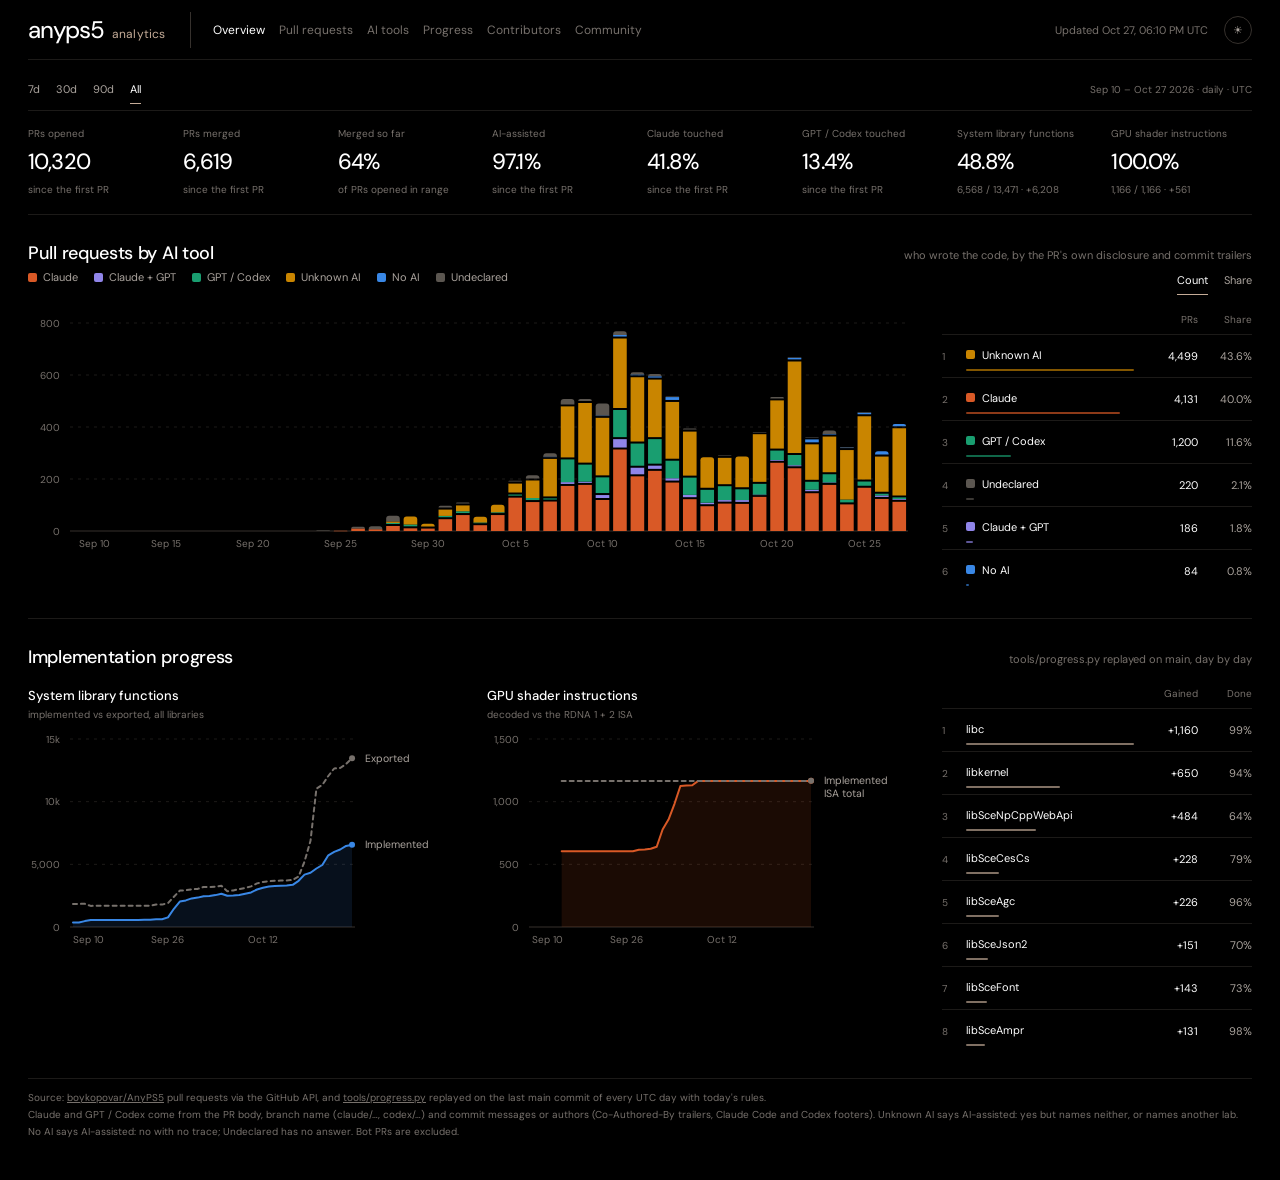
==== commit 2d3759ee: "chore(data): refresh 2026-10-27" ====
--- a/standalone.html
+++ b/standalone.html
@@ -209,7 +209,7 @@
   <footer class="pop-note" id="footnote"></footer>
 </div>
 <div id="tip" class="tip" role="tooltip" hidden></div>
-<script>window.ANYPS5={"generated":"2026-10-27T18:07:50Z","prsFetched":"2026-10-27T17:41:43Z","repo":"boykopovar/AnyPS5","days":["2026-09-10","2026-09-11","2026-09-12","2026-09-13","2026-09-14","2026-09-15","2026-09-16","2026-09-17","2026-09-18","2026-09-19","2026-09-20","2026-09-21","2026-09-22","2026-09-23","2026-09-24","2026-09-25","2026-09-26","2026-09-27","2026-09-28","2026-09-29","2026-09-30","2026-10-01","2026-10-02","2026-10-03","2026-10-04","2026-10-05","2026-10-06","2026-10-07","2026-10-08","2026-10-09","2026-10-10","2026-10-11","2026-10-12","2026-10-13","2026-10-14","2026-10-15","2026-10-16","2026-10-17","2026-10-18","2026-10-19","2026-10-20","2026-10-21","2026-10-22","2026-10-23","2026-10-24","2026-10-25","2026-10-26","2026-10-27"],"cats":["claude","both","gpt","unknown","human","undeclared"],"types":["feat","fix","test","perf","refactor","docs","build","ci","chore","style","revert","other"],"disclosure":["yes","no","blank","missing"],"others":["Cana","Copilot","Cursor","DeepSeek","Devin","GLM","Gemini","Junie","Kimi","Mistral","Qwen","Trae","Windsurf"],"authors":["MarcZX10","adriadam10","milescoviello","oneandonlydean","xXPBSXx","JJenkx","EagleBearerYS","al3w0f205","orezraey","Celegans12","Ondra97","thuanquang","hypermoist","xdCloudy","ErenYeager1836","pushkarreddyy","MrMha","DavidSamir","LeandroLP23","MichonGoddijn231849","reyani-dev","PrivacyOnion","Kikoarl","CnRJay","hugodearaujo","YossiYad","emirplus","babyhuey","DotDebian","fdfawef324","alfalfa-star","gjonn","AlxcBTW","TheAggie","slopgobblercobbler","MiniRML","XairRrR","fogydes","MarrasFederico","Pouare514","parl0v","jagrat04","p3n1cillin","roboterspinne","TibixDev","Amoenus","GalaxyGamingFR","klosixgaming-arch","mazen320","jotitadev","boykopovar","nikowolf123","CouchRiv","StoneDC","JAB-dev","SleglJan","danzaio","ionut27001","Felipebmaitan","Raghav314","karanvora2599","rooklz","fma-rc","dantdmdarealguy","Dextroid17","santhoshkumar-dev","Lorkydey","simonbronk","MathiasDevelopes","notaxeltv","akkadbakkad89","savvaniss","Dripl1x","meh7an","SandstromPL","NahuelGenchi","yabanana","zmeizy","T3cm0","imellag","Sanjaysrinivas","overlordxrz-source","QRMOE","frankea","AlexFigas","fisherjoey","KernelPanicNT","krishalivaibhav","itsbo5","ntamas94","00xDisaster","hamb3r","merwie","ArjenS-LA","Bram910","nicolasabosch","TideOPL","STUPIDCONTEM","semirkabir","tibzejoker","Gruzzberry","kyon-eth","alvaroelpob","heditrigui","ebosido444-ai","mugurc","ebarr24","kr4y4","Scramblrrrr","Get-fix","husseinkad","Retr0G28","Pacuka","NumberGuan","renzipego-cpu","eljackjoestar-cmd","veosett","ymatrix1","Delciob","edubox","asimplestray","wachi35676","AZLisme","EdouardSence","johnmaia","AlexOfTheForest","voidlakhan","Lindamea1","maximilianfv","Thomas73737","Pipodi","ivica00","Queuse","SamG-Coder","SP4C3B4R-8","jweidenh","Nixitov","valenciana-nc","UnhealthyKraken","tkcm01","harisibrar1","tv7","Zinebyte","ee6aba54","Sam-mon7","Gashrod1","plexerPK","RomainROCH","eliasbruno124-dev","camezaro-intc","Aryansh1520","Albaloola","Tamalero","billythemenace2","HQasper","ps54all","authurtabo-byte","utkuhalis","Mouad-Scriptz-0","mrfelek","TheSovietWaffle","ahmadmuj","AaravMehta-07","Prophet069","winstrex","0xRickx","ycbuzi","yash27git","adhimiw","freshstart2066-create","mantavisual","Danigamer05","Phi1ow","011010","orbz22","awake-devel","DariusHQ","ducloc080202","Feuris","codingreapermaps","mariuszkreft","mitul72","GitamarT045T3R","cadenasynyster","Noxy-HNR","Filip722","Elma7e","arreina","gookie-dev","kallmek3nny","Mouhand-Kaddo","devavijitsingh","sridhar777911","ThatsLeo","johandavidcm","IshmamDC217","iamthehimansh","iAbdulrrahman","ahir061","hashaam1217","popcoder565","tototomate123","arvindfroi","Roojool","GustavoGamarra95","Nesyth","Zenodeon","WallisSkill","MaxLikesCode","B-Howell","kjhq","Deses","Zheorgyan","morten-holm","Recapi","leorossi2005","nicolasfalesy","YousefMohsen0","moong15","Ragbie","Mustafa1p","zaryabzip","javierUDP","Bonjourcestmatt","mopga","SwetabhSingh17","atharvjairath","verusferro","CaganCelik","queeeef","sktharunbalaji13-cmd","arcwiser","lubaxe","obojeoboje","tarfouss3","Greenfox07","karim200003","mariusyo07","David-cmrg","ideabsassistenza","nabilfp","mohammad-alosta","karimibrahim07","juanpimg","stuart-russell","JaceTheBlu","Catrick-cpu","QDarkRex","slick-daddy","Fishybeing","oguzhanozfe","Pedroj-64","mrk1987","esatturan","jdmagic","mrzacarias","AMRYB","Bitslay","poonasor","fishingpvalues","eliyarson","gravelas","coltken95","PayloadAnim","realshinmalphur","CrimsonMac","LuisAguilarDev","SteelCrab","Bl4ckk01","xTRACKGOD","mehmetbayoglu","janzezno","AdnanKhan-ak47","noamroger","julienlgy","ThisIsAkill","nikhilpanchal1","ToyuAU","kali113","neuralsin","LuisBiceps","PrintOrb","inmert","erick-dsnk","brycebrower2008","hazzardouslysolid","alexpournaras","ZekriDev1","pipe1os","AkulTyagi11","AnthonyClemens","Kurenaiiiii","primesoul-web","whamre","hyvvs","BunnyFl","Mohabbadi11","TechLevelZero","Mherberts","obelisk-complex","ljkx","jeffrey12cali","Amirtheshwaran","shanu337","Zurisen","iDiesIrae-Req","ryyReid","hansjm10","JulioCacko","qpavyros","fable-void","Techx3","BharatYadav007","orishamir","NFSS10","VitzS7","shahulmubeen-a","harry-z-kang","bcortezf","root-over","teepean","plokmklo","Cankiee","vittoriosalvadore","slider","priyanshrv-netizen","erickerxhalli","DoubleAAGuy","Dom3005","r1p0N","VakzOs","simnJS","Michael-KD","STL1te","aryanrawatispro-ship-it","Adin-bima","Saalik","emaurel","MGXAe","SirDarky","muhzain05","dannyhashim08","Deftera186","silentone12725","mohdfaour03","HyperDarkmoon","AnzouBelilita","gunerky","NevesHenry","evDev69","treuenten","StarMrGamer","Vabian124","joelfernandes23","Darkeox34","nabil88","Yousef13710","SuarezPM","blawesom","hawwwwwk","SibteProf","zaydzaari","screamm","sanxchep","Muskwak","ahmad3a4","likecrank-dotcom","NaitikJoshiPro","hossiendehghan989","SaloQT","jacob6769","Capmare","mashingaan","Izamaru","Dragost","Destroyers212x","ggkouujere-debug","Aspct3434","LeoFeitosa","DavidLat1","DavidAmsellem","joedeangelis533-bot","Rajkamalcode","Chuk49","ashwin280802","dotaku22","wail-arch","Canzi18","levgiorg","SnekPolylepis","cocoa55","hakarrr","dwk001","natreal","26JATIN","franpeza","Digote","Praetorian0420","Blizzeq","Saibamen","ctz23","HamidRezaLS","CyanBook","polysius","st44rplatinum","KSWORK2001","Swastik-51","pandather","darhebkf","ska2704","frvnzz","saarthakpant","gdrosa","ahmedhamouda78","999sian","sarohy03","EshaanJaiswal","MichalSy","tezzgod74","exefer","SzymonLeja","simonbbby","Aerovity","PYTHONRETARDE","Aathish-D","fidalgojoao","Alessandro-GC7","Friesmaniac","droid2299","ponhei9502","SynnZer0","lendinglibrary","Jnbla6","sypher69","superhe11","sherySJ","saxopa","Flamingo572","jpoints13","n-delic","snipeTR","Nawasfadili","SeifKaroui","Piglit09","RedNixer","Kernel-Hunter","Agnibha007","Gabrieljr42","Dellz36","Tripchipp","danielcadev","portalmaster137","Lyrilika","MontyMcK","ycarogabriel-lgtm","BiladeiroSupremo","nekomancer01","DealPotato","gohansharma79-svg","Longziip","slugzero","m335671","Th3EvilGod","ZSWolt","elieh999","aarushkha","ags-arnab","christophermonterocortes-cr","WhiteAssassins","rocklouis055","Terminev","Nciibi","daviaaze","deyoyk","shurhundo","al3ss4ndrolb","noir39","Sumaiter","josealissonbr","avnish-afk07","MartinCajiao","Qznad","Wessamdevil","DiulioAires","khasinski","Tenith01","fardeen-hash","MuhammadUmair1019","prompterror","SkippingCheeto","Drake0306","ZekkJJ","izzangalaxybyte","xsvm","drk1rd","abderahmane-ai","mj-bellomo","cubersu","AcelezXYZ","Noface07","SandBoss","ctj01","gerardlesan","yamalameyooooo","AymanFE","danielradosa","hikazey","rmz-24","yeahboi233","snoozedDev","Apopal1","Negesin","rozbh","Angel21PC","ma931816","Rohan03x","A-Akhil","ArchitDewan","rahim-z","SurajKhanna","SwazNaj7","mrlempticles","jihirmas","Yassin6up","tharun-37","PhialsBasement","Yuva1024","Jolzski","NRAPM","goncalompontes","raffreddat0","014-code","Silverash-i8","marshmll","jradelmo","omurc4","jackthereaper2006","nyavana","rugbedbugg","solbjorg1245","THEMANnt","KROU4","ahmedmakroum","rebelittle","bubblegg","johnohhh1","kq62","dev-mca","Misjudgments","Wild-Badger","Sevthered","BasilF-dev","squirlyfoxy","KauaSantos702","yripper","sahil-mangla","Tiberon-Kuiper","gguerra26","BigDipsey","JosepBove","RINNECODER","TaymKal","Thunderhawkk","ANONYMOUSZED-beep","erm14254","QuentinRemond","YESSS-STAR","seradavid","Th3Gold3nRainbow","Alexius0815","Flamefusion","OskarLGS","RockENZO","AlexanderCalli","bl4nkTHEBUNKER","CPritch","spiff637","ArielWolle","Antifrag","Chikimaro","MuteRex","KarthikeyaAnna","mpratsaki","AasishDairelSahayaGrinspan","brainiac91","Henryisdjfunkyho","altuux","suganthan2005","vaibhavindalia","gazaret","GiannisG1","Baytowne","lulebo","embersas","abrahampo1","giannireale","Xx-LiDAF-xX","SkillzTech1","GabrielKLBr","Froraut","Project-MOC","sohiporaby945-ai","LuPetro","MatteoSid","InfinitySpeed","xecedemon","vingelvatten","bipinkrish","nozzzd","spaina93","lgqdaxia","ElysiaAlarien","cgrd","malekaifa","zzokm","tablefrogpillow","SHOnnay","olegon85","yumlevi","aashath0317","gdarko","ShahabAhmed01","nahshongraham97","carman24r","YuhiAida","raldiradio-glitch","AFrenchBanana","elbreujeu","carrosio","Amielle-Inside","jem2981","premkumar0184","Erige005","clevetdev","alpinevm","lvmino97","TidalImpact","AbbyTheGod","snowzhangy","johnhumphrys","Woesch-Nich","winklemad","ASVLCII","enesspw2","YoGoUrT20","dar-dev","nisbenz","shreyanshx","Zaid-Talib","nauroth","sridhar9566299350","omotayosam","russhil","danielepoterti","andrey231","Cloud-Multiplayer","itzkingamerz","Mubarak-11","praveenkumarappu","jonesy827","yahya308","MyleAtaraxia","sx4im","aashishaxo","TacoCat055","abhishekwebdevv","rithee","deadpoods","WifeInLantern","mustardian","matt-milzewski","RockYou-cmd","HostX0","swagdotsh","ElSharper","saranxzi","Zethu5","flaxdmin199","i6FSH","Faffu","WallfacerX","balach9305","zaki-reg","RipcuBAN","R3Dzf","brocode02","gitmigor","PedroKeita","FALsGames","horvathandras333-netizen","pedrocentral09","Edd016","FitzVB","maoxin1234","spiicez21","22alfbassett","goofyshwetank","ddrsilva","SCD28","elsi06","alimoradimllm","elhajahmadj","vibeforj-afk","Danch888","katxarra","0xkr4t0s","KaavayGupta","Geo-Coder-17","Uss15","lyorig","rohankmr414","aplatogg","VectorEdgeMax","MobiusXXF","lmaths","lucfx18","IsoumaNaN","LordLava","PS5cracker","Zakaria-hafdane","zero-things","mpskala","ZaidSal","Yannam-Builds","blocktechmc","lifebrokenmeta-byte","DBarrantes45","thedefine","OmarKasmi","mrcrapto","gurjotsenghww","Saakihegde12345","LightStorm72","Winvoker","lisn0","Amr-Youssef","ArekatlaNishanthchowdary","SuleimanKh97","Cor3Duo","aayushmishraaa","object05","aryan0078","excited-raccoon","ag6393163475-lab","SaltyMislav","aureau","Silver148","mohamedtr","aadi-varc","delarun","CODEdragonCal","matthew565656","kslikith22","fernandomcrsilva","diversao","abhinav29102005","yeet227","AzazelSensei","soufian3hm","jakezwang","Onny2","snydercodes09","Xabilimon1","Moaziz667","MrishadK","Borooooo","Aliivihu786","TripyFox","pietroma90","StefanBuc","GoodTimeclubs","Isrrael101","Buraddomoon","nb0309","coptergui-ops","mariobob","sguckiran","houcineBen","MojoisDev","jonthers","Wakiki93","yixx16","enzoamate","milchgeldkassierer","calbebop","UmillD","cookie42073-cmd","MidnightApora","TomasBlanco01","FEzio78","specbug","mrbrinker","OleksandrS23","zenindiones-maker","christopherflores9312","PEPE0211","isnisk","wh1trope","YatoVoid","ayam04","Nubi-Prey","mcsilva-dev","bruceblake","MiguelAdolfsen","vrebel11","PlutoDeveloper","markymurk","firesand","parthbhanti22","shriekdj","DavidFB-creator","SoRadGaming","Aryan-Solanki","amirerfantim","HilalElusive","aaro56","Neithennn","midasmatterhorn","Dawidoxe1999","casualmelatonin","giovanniadamo","keravyn-ops","Laronza","dogukanatlihan","fanyzp","srgtcauliflour","phoenix-31","DangerChamp","binarycleric","xQuakes","bappisinsane","Mysticz0","AdvaitPalve11","Muhammed-Jameel","Nik1313132","KingDarkHN","loyalburrito","odntht","jradic","romainveurrier","Owes-UX","namanipie","Azaluz","Rengundom","Lberonio","Jev1337","marion909","omar-akermi","LaunchDoesntCode","rmarkegard","Cleverdee","peeldealer","maozdemir","elliot1377","3mro777o","Myrarc","EliasTech01","iAlturki","Islam-ElShahaby","alex73630","farosch","andreamatt","HamSyria","rajvveer","To3akaRin","m2garrone-bot","muteburrito","Whitesun123","kiaramaldonado","Piyush-Sagar","Hash-0x","0xcrstn","Arararararagi","Unkown607","Ryongen","MayankManas","imshah-id","Athen2045","adriaespii","Monkore","Cabreira97","NoOverflow","DProkos","Tanmay-codeol","Nejilu","Ninot1Quyi","THEBIGTOMMY13DEV","enfuego27826","ynkmyz233","firasotoom85-droid","ryanc2112","gdols","shravanveeravali-lab","norton62","Gonic0","mossyanwar","Logan1h","Led1i","thakrarsagar","rursache","AliZedan1A","Chubercik","EnriqueDev2002","Gooshy","Neppolo","2Swagger","Joacoorandom","anikettuli","panicDa3m0n","prosperkartik","GitHubFanTest","Iluminatti312","taovuokko","Moeed2","sivasdeadknight","lost9409","zaidhawk","sandivd","BorchBe99","wrocketdev","THEGABOALE","BKlaasWerkman","chitters2004","kiansaeidnia","MD5Visual","Usama171","jablkowy12","zoelmoj","Kapy2003","amazedturnip","Oscar45397","alnsx","Daniil15DDD","Ab1jithK","nedra23","anizayazcodpro-png","mixyt","Contemplating-Rain","Galluno","joucknuck-br","dkdhanda8","erakkong","hundoukam","SushiBirb","TurboTheTurtle","thepoppfish","Chronyyx","HSNADM","1whythef2","Jishnuraj07","lopdan","Dynoooooo","mzaeemnasir","goataso","Betr0x","kaiffeetasse","SeaSunPT","NerfEko","Serph91P","Wadefil","guglia001","atinseau","Tehshortbus","muhmuhkuh","christopear","Sr-0w","kattkaries","x-labb","XatiX","LordVersA","Astronaut10","HabibUrRehmanBhattii","DeveshB-1","Adriaan-dH","zkiller1236","Ralizaki","zarko379","maskym","JulesB40","Inevitable-Design","legendary-cookie"],"prs":{"c":[14,14,15,16,16,16,16,16,16,16,16,16,16,16,16,16,16,16,16,17,17,17,17,17,17,17,17,17,17,17,17,17,17,17,17,17,17,18,18,18,18,18,18,18,18,18,18,18,18,18,18,18,18,18,18,18,18,18,18,18,18,18,18,18,18,18,18,18,18,18,18,18,18,18,18,18,18,18,18,18,18,18,18,18,18,18,18,18,18,18,18,18,18,18,18,18,19,19,19,19,19,19,19,19,19,19,19,19,19,19,19,19,19,19,19,19,19,19,19,19,19,19,19,19,19,19,19,19,19,19,19,19,19,19,19,19,19,19,19,19,19,19,19,19,19,19,19,19,19,19,19,19,20,20,20,20,20,20,20,20,20,20,20,20,20,20,20,20,20,20,20,20,20,20,20,20,20,20,20,20,21,21,21,21,21,21,21,21,21,21,21,21,21,21,21,21,21,21,21,21,21,21,21,21,21,21,21,21,21,21,21,21,21,21,21,21,21,21,21,21,21,21,21,21,21,21,21,21,21,21,21,21,21,21,21,21,21,21,21,21,21,21,21,21,21,21,21,21,21,21,21,21,21,21,21,21,21,21,21,21,21,21,21,21,21,21,21,21,21,21,21,21,21,21,21,21,21,22,22,22,22,22,22,22,22,22,22,22,22,22,22,22,22,22,22,22,22,22,22,22,22,22,22,22,22,22,22,22,22,22,22,22,22,22,22,22,22,22,22,22,22,22,22,22,22,22,22,22,22,22,22,22,22,22,22,22,22,22,22,22,22,22,22,22,22,22,22,22,22,22,22,22,22,22,22,22,22,22,22,22,22,22,22,22,22,22,22,22,22,22,22,22,22,22,22,22,22,22,22,22,22,22,22,22,22,22,22,23,23,23,23,23,23,23,23,23,23,23,23,23,23,23,23,23,23,23,23,23,23,23,23,23,23,23,23,23,23,23,23,23,23,23,23,23,23,23,23,23,23,23,23,23,23,23,23,23,23,23,23,23,23,23,24,24,24,24,24,24,24,24,24,24,24,24,24,24,24,24,24,24,24,24,24,24,24,24,24,24,24,24,24,24,24,24,24,24,24,24,24,24,24,24,24,24,24,24,24,24,24,24,24,24,24,24,24,24,24,24,24,24,24,24,24,24,24,24,24,24,24,24,24,24,24,24,24,24,24,24,24,24,24,24,24,24,24,24,24,24,24,24,24,24,24,24,24,24,24,24,24,24,24,24,24,25,25,25,25,25,25,25,25,25,25,25,25,25,25,25,25,25,25,25,25,25,25,25,25,25,25,25,25,25,25,25,25,25,25,25,25,25,25,25,25,25,25,25,25,25,25,25,25,25,25,25,25,25,25,25,25,25,25,25,25,25,25,25,25,25,25,25,25,25,25,25,25,25,25,25,25,25,25,25,25,25,25,25,25,25,25,25,25,25,25,25,25,25,25,25,25,25,25,25,25,25,25,25,25,25,25,25,25,25,25,25,25,25,25,25,25,25,25,25,25,25,25,25,25,25,25,25,25,25,25,25,25,25,25,25,25,25,25,25,25,25,25,25,25,25,25,25,25,25,25,25,25,25,25,25,25,25,25,25,25,25,25,25,25,25,25,25,25,25,25,25,25,25,25,25,25,25,25,25,25,25,25,25,25,25,25,25,25,25,25,25,25,25,26,26,26,26,26,26,26,26,26,26,26,26,26,26,26,26,26,26,26,26,26,26,26,26,26,26,26,26,26,26,26,26,26,26,26,26,26,26,26,26,26,26,26,26,26,26,26,26,26,26,26,26,26,26,26,26,26,26,26,26,26,26,26,26,26,26,26,26,26,26,26,26,26,26,26,26,26,26,26,26,26,26,26,26,26,26,26,26,26,26,26,26,26,26,26,26,26,26,26,26,26,26,26,26,26,26,26,26,26,26,26,26,26,26,26,26,26,26,26,26,26,26,26,26,26,26,26,26,26,26,26,26,26,26,26,26,26,26,26,26,26,26,26,26,26,26,26,26,26,26,26,26,26,26,26,26,26,26,26,26,26,26,26,26,26,26,26,26,26,26,26,26,26,26,26,26,26,26,26,26,26,26,26,26,26,26,26,26,26,26,26,26,26,26,26,26,26,26,26,26,26,26,26,26,26,26,26,26,26,26,26,26,26,26,27,27,27,27,27,27,27,27,27,27,27,27,27,27,27,27,27,27,27,27,27,27,27,27,27,27,27,27,27,27,27,27,27,27,27,27,27,27,27,27,27,27,27,27,27,27,27,27,27,27,27,27,27,27,27,27,27,27,27,27,27,27,27,27,27,27,27,27,27,27,27,27,27,27,27,27,27,27,27,27,27,27,27,27,27,27,27,27,27,27,27,27,27,27,27,27,27,27,27,27,27,27,27,27,27,27,27,27,27,27,27,27,27,27,27,27,27,27,27,27,27,27,27,27,27,27,27,27,27,27,27,27,27,27,27,27,27,27,27,27,27,27,27,27,27,27,27,27,27,27,27,27,27,27,27,27,27,27,27,27,27,27,27,27,27,27,27,27,27,27,27,27,27,27,27,27,27,27,27,27,27,27,27,27,27,27,27,27,27,27,27,27,27,27,27,27,27,27,27,27,27,27,27,27,27,27,27,27,27,27,27,27,27,27,27,27,27,27,27,27,27,27,27,27,27,27,27,27,27,27,27,27,27,27,27,27,27,27,27,27,27,27,27,27,27,27,27,27,27,27,27,27,27,27,27,27,27,27,27,27,27,27,27,27,27,27,27,27,27,27,27,27,27,27,27,27,27,27,27,27,27,27,27,27,27,27,27,27,27,27,27,27,27,27,27,27,27,27,27,28,28,28,28,28,28,28,28,28,28,28,28,28,28,28,28,28,28,28,28,28,28,28,28,28,28,28,28,28,28,28,28,28,28,28,28,28,28,28,28,28,28,28,28,28,28,28,28,28,28,28,28,28,28,28,28,28,28,28,28,28,28,28,28,28,28,28,28,28,28,28,28,28,28,28,28,28,28,28,28,28,28,28,28,28,28,28,28,28,28,28,28,28,28,28,28,28,28,28,28,28,28,28,28,28,28,28,28,28,28,28,28,28,28,28,28,28,28,28,28,28,28,28,28,28,28,28,28,28,28,28,28,28,28,28,28,28,28,28,28,28,28,28,28,28,28,28,28,28,28,28,28,28,28,28,28,28,28,28,28,28,28,28,28,28,28,28,28,28,28,28,28,28,28,28,28,28,28,28,28,28,28,28,28,28,28,28,28,28,28,28,28,28,28,28,28,28,28,28,28,28,28,28,28,28,28,28,28,28,28,28,28,28,28,28,28,28,28,28,28,28,28,28,28,28,28,28,28,28,28,28,28,28,28,28,28,28,28,28,28,28,28,28,28,28,28,28,28,28,28,28,28,28,28,28,28,28,28,28,28,28,28,28,28,28,28,28,28,28,28,28,28,28,28,28,28,28,28,28,28,28,28,28,28,28,28,28,28,28,28,28,28,28,28,28,28,28,28,28,28,28,28,28,28,28,28,28,28,28,28,28,28,28,28,28,28,28,28,28,28,28,28,28,28,28,28,28,28,28,28,28,28,28,28,28,28,28,28,28,28,28,28,28,28,28,28,28,28,28,28,28,28,28,28,28,28,28,28,28,28,28,28,28,28,28,28,28,28,28,28,28,28,28,28,28,28,28,28,28,28,28,28,28,28,28,28,28,28,28,28,28,28,28,28,28,28,28,28,28,28,28,28,28,28,28,28,28,28,28,28,28,28,28,28,28,28,28,28,28,28,28,28,28,28,28,28,28,28,28,28,28,28,28,28,28,28,28,28,28,28,28,28,28,28,28,28,28,28,28,28,28,28,28,28,28,28,28,28,28,28,28,28,28,28,28,28,28,28,28,28,28,28,28,28,28,28,28,28,28,28,28,28,28,28,28,28,28,28,28,28,28,28,28,28,28,28,28,28,28,28,28,28,28,28,28,28,28,28,29,29,29,29,29,29,29,29,29,29,29,29,29,29,29,29,29,29,29,29,29,29,29,29,29,29,29,29,29,29,29,29,29,29,29,29,29,29,29,29,29,29,29,29,29,29,29,29,29,29,29,29,29,29,29,29,29,29,29,29,29,29,29,29,29,29,29,29,29,29,29,29,29,29,29,29,29,29,29,29,29,29,29,29,29,29,29,29,29,29,29,29,29,29,29,29,29,29,29,29,29,29,29,29,29,29,29,29,29,29,29,29,29,29,29,29,29,29,29,29,29,29,29,29,29,29,29,29,29,29,29,29,29,29,29,29,29,29,29,29,29,29,29,29,29,29,29,29,29,29,29,29,29,29,29,29,29,29,29,29,29,29,29,29,29,29,29,29,29,29,29,29,29,29,29,29,29,29,29,29,29,29,29,29,29,29,29,29,29,29,29,29,29,29,29,29,29,29,29,29,29,29,29,29,29,29,29,29,29,29,29,29,29,29,29,29,29,29,29,29,29,29,29,29,29,29,29,29,29,29,29,29,29,29,29,29,29,29,29,29,29,29,29,29,29,29,29,29,29,29,29,29,29,29,29,29,29,29,29,29,29,29,29,29,29,29,29,29,29,29,29,29,29,29,29,29,29,29,29,29,29,29,29,29,29,29,29,29,29,29,29,29,29,29,29,29,29,29,29,29,29,29,29,29,29,29,29,29,29,29,29,29,29,29,29,29,29,29,29,29,29,29,29,29,29,29,29,29,29,29,29,29,29,29,29,29,29,29,29,29,29,29,29,29,29,29,29,29,29,29,29,29,29,29,29,29,29,29,29,29,29,29,29,29,29,29,29,29,29,29,29,29,29,29,29,29,29,29,29,29,29,29,29,29,29,29,29,29,29,29,29,29,29,29,29,29,29,29,29,29,29,29,29,29,29,29,29,29,29,29,29,29,29,29,29,29,29,29,29,29,29,29,29,29,29,29,29,29,29,29,29,29,29,29,29,29,29,29,29,29,29,29,29,29,29,29,29,29,29,29,29,29,29,29,29,29,29,29,29,29,29,29,29,29,29,29,29,29,29,29,29,29,29,29,29,29,29,29,29,29,29,29,29,29,29,29,29,29,29,29,29,29,29,29,29,29,29,29,29,29,29,29,29,29,29,29,29,29,30,30,30,30,30,30,30,30,30,30,30,30,30,30,30,30,30,30,30,30,30,30,30,30,30,30,30,30,30,30,30,30,30,30,30,30,30,30,30,30,30,30,30,30,30,30,30,30,30,30,30,30,30,30,30,30,30,30,30,30,30,30,30,30,30,30,30,30,30,30,30,30,30,30,30,30,30,30,30,30,30,30,30,30,30,30,30,30,30,30,30,30,30,30,30,30,30,30,30,30,30,30,30,30,30,30,30,30,30,30,30,30,30,30,30,30,30,30,30,30,30,30,30,30,30,30,30,30,30,30,30,30,30,30,30,30,30,30,30,30,30,30,30,30,30,30,30,30,30,30,30,30,30,30,30,30,30,30,30,30,30,30,30,30,30,30,30,30,30,30,30,30,30,30,30,30,30,30,30,30,30,30,30,30,30,30,30,30,30,30,30,30,30,30,30,30,30,30,30,30,30,30,30,30,30,30,30,30,30,30,30,30,30,30,30,30,30,30,30,30,30,30,30,30,30,30,30,30,30,30,30,30,30,30,30,30,30,30,30,30,30,30,30,30,30,30,30,30,30,30,30,30,30,30,30,30,30,30,30,30,30,30,30,30,30,30,30,30,30,30,30,30,30,30,30,30,30,30,30,30,30,30,30,30,30,30,30,30,30,30,30,30,30,30,30,30,30,30,30,30,30,30,30,30,30,30,30,30,30,30,30,30,30,30,30,30,30,30,30,30,30,30,30,30,30,30,30,30,30,30,30,30,30,30,30,30,30,30,30,30,30,30,30,30,30,30,30,30,30,30,30,30,30,30,30,30,30,30,30,30,30,30,30,30,30,30,30,30,30,30,30,30,30,30,30,30,30,30,30,30,30,30,30,30,30,30,30,30,30,30,30,30,30,30,30,30,30,30,30,30,30,30,30,30,30,30,30,30,30,30,30,30,30,30,30,30,30,30,30,30,30,30,30,30,30,30,30,30,30,30,30,30,30,30,30,30,30,30,30,30,30,30,30,30,30,30,30,30,30,30,30,30,30,30,30,30,30,30,30,30,30,30,30,30,30,30,30,30,30,30,30,30,30,30,30,30,30,30,30,30,30,30,30,30,30,30,30,30,30,30,31,31,31,31,31,31,31,31,31,31,31,31,31,31,31,31,31,31,31,31,31,31,31,31,31,31,31,31,31,31,31,31,31,31,31,31,31,31,31,31,31,31,31,31,31,31,31,31,31,31,31,31,31,31,31,31,31,31,31,31,31,31,31,31,31,31,31,31,31,31,31,31,31,31,31,31,31,31,31,31,31,31,31,31,31,31,31,31,31,31,31,31,31,31,31,31,31,31,31,31,31,31,31,31,31,31,31,31,31,31,31,31,31,31,31,31,31,31,31,31,31,31,31,31,31,31,31,31,31,31,31,31,31,31,31,31,31,31,31,31,31,31,31,31,31,31,31,31,31,31,31,31,31,31,31,31,31,31,31,31,31,31,31,31,31,31,31,31,31,31,31,31,31,31,31,31,31,31,31,31,31,31,31,31,31,31,31,31,31,31,31,31,31,31,31,31,31,31,31,31,31,31,31,31,31,31,31,31,31,31,31,31,31,31,31,31,31,31,31,31,31,31,31,31,31,31,31,31,31,31,31,31,31,31,31,31,31,31,31,31,31,31,31,31,31,31,31,31,31,31,31,31,31,31,31,31,31,31,31,31,31,31,31,31,31,31,31,31,31,31,31,31,31,31,31,31,31,31,31,31,31,31,31,31,31,31,31,31,31,31,31,31,31,31,31,31,31,31,31,31,31,31,31,31,31,31,31,31,31,31,31,31,31,31,31,31,31,31,31,31,31,31,31,31,31,31,31,31,31,31,31,31,31,31,31,31,31,31,31,31,31,31,31,31,31,31,31,31,31,31,31,31,31,31,31,31,31,31,31,31,31,31,31,31,31,31,31,31,31,31,31,31,31,31,31,31,31,31,31,31,31,31,31,31,31,31,31,31,31,31,31,31,31,31,31,31,31,31,31,31,31,31,31,31,31,31,31,31,31,31,31,31,31,31,31,31,31,31,31,31,31,31,31,31,31,31,31,31,31,31,31,31,31,31,31,31,31,31,31,31,31,31,31,31,31,31,31,31,31,31,31,31,31,31,31,31,31,31,31,31,31,31,31,31,31,31,31,31,31,31,31,31,31,31,31,31,31,31,31,31,31,31,31,31,31,31,31,31,31,31,31,31,31,31,31,31,31,31,31,31,31,31,31,31,31,31,31,31,31,31,31,31,31,31,31,31,31,31,31,31,31,31,31,31,31,31,31,31,31,31,31,31,31,31,31,31,31,31,31,31,31,31,31,31,31,31,31,31,31,31,31,31,31,31,31,31,31,31,31,31,31,31,31,31,31,31,31,31,31,31,31,31,31,31,31,31,31,31,31,31,31,31,31,31,31,31,31,31,31,31,31,31,31,31,31,31,31,31,31,31,31,31,31,31,31,31,31,31,31,31,31,31,31,31,31,31,31,31,31,31,31,31,31,31,31,31,31,31,31,31,31,31,31,31,31,31,31,31,31,31,31,31,31,31,31,31,31,31,31,31,31,31,31,31,31,31,31,31,31,31,31,31,31,31,31,31,31,31,31,31,31,31,31,31,31,31,31,31,31,31,31,31,31,31,31,31,31,31,31,31,31,31,31,31,31,31,31,31,31,31,31,31,31,31,31,31,31,31,31,31,31,31,31,31,31,31,31,31,31,31,31,31,31,31,31,31,31,31,31,31,31,31,31,31,31,31,31,31,31,31,31,31,31,31,31,31,31,31,31,31,31,31,31,31,31,31,31,31,31,31,31,31,31,31,31,31,31,31,32,32,32,32,32,32,32,32,32,32,32,32,32,32,32,32,32,32,32,32,32,32,32,32,32,32,32,32,32,32,32,32,32,32,32,32,32,32,32,32,32,32,32,32,32,32,32,32,32,32,32,32,32,32,32,32,32,32,32,32,32,32,32,32,32,32,32,32,32,32,32,32,32,32,32,32,32,32,32,32,32,32,32,32,32,32,32,32,32,32,32,32,32,32,32,32,32,32,32,32,32,32,32,32,32,32,32,32,32,32,32,32,32,32,32,32,32,32,32,32,32,32,32,32,32,32,32,32,32,32,32,32,32,32,32,32,32,32,32,32,32,32,32,32,32,32,32,32,32,32,32,32,32,32,32,32,32,32,32,32,32,32,32,32,32,32,32,32,32,32,32,32,32,32,32,32,32,32,32,32,32,32,32,32,32,32,32,32,32,32,32,32,32,32,32,32,32,32,32,32,32,32,32,32,32,32,32,32,32,32,32,32,32,32,32,32,32,32,32,32,32,32,32,32,32,32,32,32,32,32,32,32,32,32,32,32,32,32,32,32,32,32,32,32,32,32,32,32,32,32,32,32,32,32,32,32,32,32,32,32,32,32,32,32,32,32,32,32,32,32,32,32,32,32,32,32,32,32,32,32,32,32,32,32,32,32,32,32,32,32,32,32,32,32,32,32,32,32,32,32,32,32,32,32,32,32,32,32,32,32,32,32,32,32,32,32,32,32,32,32,32,32,32,32,32,32,32,32,32,32,32,32,32,32,32,32,32,32,32,32,32,32,32,32,32,32,32,32,32,32,32,32,32,32,32,32,32,32,32,32,32,32,32,32,32,32,32,32,32,32,32,32,32,32,32,32,32,32,32,32,32,32,32,32,32,32,32,32,32,32,32,32,32,32,32,32,32,32,32,32,32,32,32,32,32,32,32,32,32,32,32,32,32,32,32,32,32,32,32,32,32,32,32,32,32,32,32,32,32,32,32,32,32,32,32,32,32,32,32,32,32,32,32,32,32,32,32,32,32,32,32,32,32,32,32,32,32,32,32,32,32,32,32,32,32,32,32,32,32,32,32,32,32,32,32,32,32,32,32,32,32,32,32,32,32,32,32,32,32,32,32,32,32,32,32,32,32,32,32,32,32,32,32,32,32,32,32,32,32,32,32,32,32,32,32,32,32,32,32,32,32,32,32,32,32,32,32,32,32,32,32,32,32,32,32,32,32,32,32,32,32,32,32,32,32,32,32,32,32,32,32,32,32,32,32,32,32,32,32,32,32,32,32,32,32,32,32,32,32,32,32,32,32,32,32,32,32,32,32,32,32,32,32,32,32,32,32,32,32,32,32,32,32,32,32,32,32,32,32,32,32,32,32,32,32,32,32,32,32,32,32,33,33,33,33,33,33,33,33,33,33,33,33,33,33,33,33,33,33,33,33,33,33,33,33,33,33,33,33,33,33,33,33,33,33,33,33,33,33,33,33,33,33,33,33,33,33,33,33,33,33,33,33,33,33,33,33,33,33,33,33,33,33,33,33,33,33,33,33,33,33,33,33,33,33,33,33,33,33,33,33,33,33,33,33,33,33,33,33,33,33,33,33,33,33,33,33,33,33,33,33,33,33,33,33,33,33,33,33,33,33,33,33,33,33,33,33,33,33,33,33,33,33,33,33,33,33,33,33,33,33,33,33,33,33,33,33,33,33,33,33,33,33,33,33,33,33,33,33,33,33,33,33,33,33,33,33,33,33,33,33,33,33,33,33,33,33,33,33,33,33,33,33,33,33,33,33,33,33,33,33,33,33,33,33,33,33,33,33,33,33,33,33,33,33,33,33,33,33,33,33,33,33,33,33,33,33,33,33,33,33,33,33,33,33,33,33,33,33,33,33,33,33,33,33,33,33,33,33,33,33,33,33,33,33,33,33,33,33,33,33,33,33,33,33,33,33,33,33,33,33,33,33,33,33,33,33,33,33,33,33,33,33,33,33,33,33,33,33,33,33,33,33,33,33,33,33,33,33,33,33,33,33,33,33,33,33,33,33,33,33,33,33,33,33,33,33,33,33,33,33,33,33,33,33,33,33,33,33,33,33,33,33,33,33,33,33,33,33,33,33,33,33,33,33,33,33,33,33,33,33,33,33,33,33,33,33,33,33,33,33,33,33,33,33,33,33,33,33,33,33,33,33,33,33,33,33,33,33,33,33,33,33,33,33,33,33,33,33,33,33,33,33,33,33,33,33,33,33,33,33,33,33,33,33,33,33,33,33,33,33,33,33,33,33,33,33,33,33,33,33,33,33,33,33,33,33,33,33,33,33,33,33,33,33,33,33,33,33,33,33,33,33,33,33,33,33,33,33,33,33,33,33,33,33,33,33,33,33,33,33,33,33,33,33,33,33,33,33,33,33,33,33,33,33,33,33,33,33,33,33,33,33,33,33,33,33,33,33,33,33,33,33,33,33,33,33,33,33,33,33,33,33,33,33,33,33,33,33,33,33,33,33,33,33,33,33,33,33,33,33,33,33,33,33,33,33,33,33,33,33,33,33,33,33,33,33,33,33,33,33,33,33,33,33,33,33,33,33,33,33,33,33,33,33,33,33,33,33,33,33,33,33,33,33,33,33,33,33,33,33,33,33,33,33,33,33,33,33,33,33,33,33,33,33,33,33,33,33,33,33,33,33,33,33,33,33,33,33,33,33,33,33,33,33,33,33,33,33,33,33,33,33,33,33,33,33,33,33,33,33,33,33,33,33,34,34,34,34,34,34,34,34,34,34,34,34,34,34,34,34,34,34,34,34,34,34,34,34,34,34,34,34,34,34,34,34,34,34,34,34,34,34,34,34,34,34,34,34,34,34,34,34,34,34,34,34,34,34,34,34,34,34,34,34,34,34,34,34,34,34,34,34,34,34,34,34,34,34,34,34,34,34,34,34,34,34,34,34,34,34,34,34,34,34,34,34,34,34,34,34,34,34,34,34,34,34,34,34,34,34,34,34,34,34,34,34,34,34,34,34,34,34,34,34,34,34,34,34,34,34,34,34,34,34,34,34,34,34,34,34,34,34,34,34,34,34,34,34,34,34,34,34,34,34,34,34,34,34,34,34,34,34,34,34,34,34,34,34,34,34,34,34,34,34,34,34,34,34,34,34,34,34,34,34,34,34,34,34,34,34,34,34,34,34,34,34,34,34,34,34,34,34,34,34,34,34,34,34,34,34,34,34,34,34,34,34,34,34,34,34,34,34,34,34,34,34,34,34,34,34,34,34,34,34,34,34,34,34,34,34,34,34,34,34,34,34,34,34,34,34,34,34,34,34,34,34,34,34,34,34,34,34,34,34,34,34,34,34,34,34,34,34,34,34,34,34,34,34,34,34,34,34,34,34,34,34,34,34,34,34,34,34,34,34,34,34,34,34,34,34,34,34,34,34,34,34,34,34,34,34,34,34,34,34,34,34,34,34,34,34,34,34,34,34,34,34,34,34,34,34,34,34,34,34,34,34,34,34,34,34,34,34,34,34,34,34,34,34,34,34,34,34,34,34,34,34,34,34,34,34,34,34,34,34,34,34,34,34,34,34,34,34,34,34,34,34,34,34,34,34,34,34,34,34,34,34,34,34,34,34,34,34,34,34,34,34,34,34,34,34,34,34,34,34,34,34,34,34,34,34,34,34,34,34,34,34,34,34,34,34,34,34,34,34,34,34,34,34,34,34,34,34,34,34,34,34,34,34,34,34,34,34,34,34,34,34,34,34,34,34,34,34,34,34,34,34,34,34,34,34,34,34,34,34,34,34,34,34,34,34,34,34,34,34,34,34,34,34,34,34,34,34,34,34,34,34,34,34,34,34,34,34,34,34,34,34,34,34,34,34,34,34,34,34,34,34,34,34,34,34,34,34,34,34,34,34,34,34,34,34,34,35,35,35,35,35,35,35,35,35,35,35,35,35,35,35,35,35,35,35,35,35,35,35,35,35,35,35,35,35,35,35,35,35,35,35,35,35,35,35,35,35,35,35,35,35,35,35,35,35,35,35,35,35,35,35,35,35,35,35,35,35,35,35,35,35,35,35,35,35,35,35,35,35,35,35,35,35,35,35,35,35,35,35,35,35,35,35,35,35,35,35,35,35,35,35,35,35,35,35,35,35,35,35,35,35,35,35,35,35,35,35,35,35,35,35,35,35,35,35,35,35,35,35,35,35,35,35,35,35,35,35,35,35,35,35,35,35,35,35,35,35,35,35,35,35,35,35,35,35,35,35,35,35,35,35,35,35,35,35,35,35,35,35,35,35,35,35,35,35,35,35,35,35,35,35,35,35,35,35,35,35,35,35,35,35,35,35,35,35,35,35,35,35,35,35,35,35,35,35,35,35,35,35,35,35,35,35,35,35,35,35,35,35,35,35,35,35,35,35,35,35,35,35,35,35,35,35,35,35,35,35,35,35,35,35,35,35,35,35,35,35,35,35,35,35,35,35,35,35,35,35,35,35,35,35,35,35,35,35,35,35,35,35,35,35,35,35,35,35,35,35,35,35,35,35,35,35,35,35,35,35,35,35,35,35,35,35,35,35,35,35,35,35,35,35,35,35,35,35,35,35,35,35,35,35,35,35,35,35,35,35,35,35,35,35,35,35,35,35,35,35,35,35,35,35,35,35,35,35,35,35,35,35,35,35,35,35,35,35,35,35,35,35,35,35,35,35,35,35,35,35,35,35,35,35,35,35,35,35,35,35,35,35,35,35,35,35,35,35,35,35,35,35,35,35,35,35,35,35,35,35,35,35,35,35,35,35,35,35,35,35,35,35,35,36,36,36,36,36,36,36,36,36,36,36,36,36,36,36,36,36,36,36,36,36,36,36,36,36,36,36,36,36,36,36,36,36,36,36,36,36,36,36,36,36,36,36,36,36,36,36,36,36,36,36,36,36,36,36,36,36,36,36,36,36,36,36,36,36,36,36,36,36,36,36,36,36,36,36,36,36,36,36,36,36,36,36,36,36,36,36,36,36,36,36,36,36,36,36,36,36,36,36,36,36,36,36,36,36,36,36,36,36,36,36,36,36,36,36,36,36,36,36,36,36,36,36,36,36,36,36,36,36,36,36,36,36,36,36,36,36,36,36,36,36,36,36,36,36,36,36,36,36,36,36,36,36,36,36,36,36,36,36,36,36,36,36,36,36,36,36,36,36,36,36,36,36,36,36,36,36,36,36,36,36,36,36,36,36,36,36,36,36,36,36,36,36,36,36,36,36,36,36,36,36,36,36,36,36,36,36,36,36,36,36,36,36,36,36,36,36,36,36,36,36,36,36,36,36,36,36,36,36,36,36,36,36,36,36,36,36,36,36,36,36,36,36,36,36,36,36,36,36,36,36,36,36,36,36,36,36,36,36,36,36,36,36,36,36,36,36,36,36,36,36,36,36,36,36,36,36,36,36,36,36,36,36,36,37,37,37,37,37,37,37,37,37,37,37,37,37,37,37,37,37,37,37,37,37,37,37,37,37,37,37,37,37,37,37,37,37,37,37,37,37,37,37,37,37,37,37,37,37,37,37,37,37,37,37,37,37,37,37,37,37,37,37,37,37,37,37,37,37,37,37,37,37,37,37,37,37,37,37,37,37,37,37,37,37,37,37,37,37,37,37,37,37,37,37,37,37,37,37,37,37,37,37,37,37,37,37,37,37,37,37,37,37,37,37,37,37,37,37,37,37,37,37,37,37,37,37,37,37,37,37,37,37,37,37,37,37,37,37,37,37,37,37,37,37,37,37,37,37,37,37,37,37,37,37,37,37,37,37,37,37,37,37,37,37,37,37,37,37,37,37,37,37,37,37,37,37,37,37,37,37,37,37,37,37,37,37,37,37,37,37,37,37,37,37,37,37,37,37,37,37,37,37,37,37,37,37,37,37,37,37,37,37,37,37,37,37,37,37,37,37,37,37,37,37,37,37,37,37,37,37,37,37,37,37,37,37,37,37,37,37,37,37,37,37,37,37,37,37,37,37,37,37,37,37,37,37,37,37,37,37,37,37,37,37,37,37,37,37,37,37,37,37,37,37,37,37,37,37,37,37,37,37,37,37,37,37,37,37,37,37,37,37,37,37,38,38,38,38,38,38,38,38,38,38,38,38,38,38,38,38,38,38,38,38,38,38,38,38,38,38,38,38,38,38,38,38,38,38,38,38,38,38,38,38,38,38,38,38,38,38,38,38,38,38,38,38,38,38,38,38,38,38,38,38,38,38,38,38,38,38,38,38,38,38,38,38,38,38,38,38,38,38,38,38,38,38,38,38,38,38,38,38,38,38,38,38,38,38,38,38,38,38,38,38,38,38,38,38,38,38,38,38,38,38,38,38,38,38,38,38,38,38,38,38,38,38,38,38,38,38,38,38,38,38,38,38,38,38,38,38,38,38,38,38,38,38,38,38,38,38,38,38,38,38,38,38,38,38,38,38,38,38,38,38,38,38,38,38,38,38,38,38,38,38,38,38,38,38,38,38,38,38,38,38,38,38,38,38,38,38,38,38,38,38,38,38,38,38,38,38,38,38,38,38,38,38,38,38,38,38,38,38,38,38,38,38,38,38,38,38,38,38,38,38,38,38,38,38,38,38,38,38,38,38,38,38,38,38,38,38,38,38,38,38,38,38,38,38,38,38,38,38,38,38,38,38,38,38,38,38,38,38,38,38,38,38,38,38,38,38,38,38,38,38,38,38,38,38,38,38,38,38,38,38,38,38,38,38,38,38,38,39,39,39,39,39,39,39,39,39,39,39,39,39,39,39,39,39,39,39,39,39,39,39,39,39,39,39,39,39,39,39,39,39,39,39,39,39,39,39,39,39,39,39,39,39,39,39,39,39,39,39,39,39,39,39,39,39,39,39,39,39,39,39,39,39,39,39,39,39,39,39,39,39,39,39,39,39,39,39,39,39,39,39,39,39,39,39,39,39,39,39,39,39,39,39,39,39,39,39,39,39,39,39,39,39,39,39,39,39,39,39,39,39,39,39,39,39,39,39,39,39,39,39,39,39,39,39,39,39,39,39,39,39,39,39,39,39,39,39,39,39,39,39,39,39,39,39,39,39,39,39,39,39,39,39,39,39,39,39,39,39,39,39,39,39,39,39,39,39,39,39,39,39,39,39,39,39,39,39,39,39,39,39,39,39,39,39,39,39,39,39,39,39,39,39,39,39,39,39,39,39,39,39,39,39,39,39,39,39,39,39,39,39,39,39,39,39,39,39,39,39,39,39,39,39,39,39,39,39,39,39,39,39,39,39,39,39,39,39,39,39,39,39,39,39,39,39,39,39,39,39,39,39,39,39,39,39,39,39,39,39,39,39,39,39,39,39,39,39,39,39,39,39,39,39,39,39,39,39,39,39,39,39,39,39,39,39,39,39,39,39,39,39,39,39,39,39,39,39,39,39,39,39,39,39,39,39,39,39,39,39,39,39,39,39,39,39,39,39,39,39,39,39,39,39,39,39,39,39,39,39,39,39,39,39,39,39,39,39,39,39,39,39,39,39,39,39,39,39,39,39,39,39,39,39,39,39,39,39,39,39,39,39,39,39,39,39,39,39,39,39,39,39,39,39,39,39,39,39,39,39,40,40,40,40,40,40,40,40,40,40,40,40,40,40,40,40,40,40,40,40,40,40,40,40,40,40,40,40,40,40,40,40,40,40,40,40,40,40,40,40,40,40,40,40,40,40,40,40,40,40,40,40,40,40,40,40,40,40,40,40,40,40,40,40,40,40,40,40,40,40,40,40,40,40,40,40,40,40,40,40,40,40,40,40,40,40,40,40,40,40,40,40,40,40,40,40,40,40,40,40,40,40,40,40,40,40,40,40,40,40,40,40,40,40,40,40,40,40,40,40,40,40,40,40,40,40,40,40,40,40,40,40,40,40,40,40,40,40,40,40,40,40,40,40,40,40,40,40,40,40,40,40,40,40,40,40,40,40,40,40,40,40,40,40,40,40,40,40,40,40,40,40,40,40,40,40,40,40,40,40,40,40,40,40,40,40,40,40,40,40,40,40,40,40,40,40,40,40,40,40,40,40,40,40,40,40,40,40,40,40,40,40,40,40,40,40,40,40,40,40,40,40,40,40,40,40,40,40,40,40,40,40,40,40,40,40,40,40,40,40,40,40,40,40,40,40,40,40,40,40,40,40,40,40,40,40,40,40,40,40,40,40,40,40,40,40,40,40,40,40,40,40,40,40,40,40,40,40,40,40,40,40,40,40,40,40,40,40,40,40,40,40,40,40,40,40,40,40,40,40,40,40,40,40,40,40,40,40,40,40,40,40,40,40,40,40,40,40,40,40,40,40,40,40,40,40,40,40,40,40,40,40,40,40,40,40,40,40,40,40,40,40,40,40,40,40,40,40,40,40,40,40,40,40,40,40,40,40,40,40,40,40,40,40,40,40,40,40,40,40,40,40,40,40,40,40,40,40,40,40,40,40,40,40,40,40,40,40,40,40,40,40,40,40,40,40,40,40,40,40,40,40,40,40,40,40,40,40,40,40,40,40,40,40,40,40,40,40,40,40,40,40,40,40,40,40,40,40,40,40,40,40,40,40,40,40,40,40,40,40,40,40,40,40,40,40,40,40,40,40,40,40,40,40,40,40,40,40,40,40,40,40,40,40,40,40,40,40,40,40,40,40,40,40,40,40,40,40,40,40,40,40,40,40,40,40,40,40,40,40,40,40,40,40,40,40,40,40,40,40,40,40,40,40,40,40,40,40,40,40,40,40,40,40,40,41,41,41,41,41,41,41,41,41,41,41,41,41,41,41,41,41,41,41,41,41,41,41,41,41,41,41,41,41,41,41,41,41,41,41,41,41,41,41,41,41,41,41,41,41,41,41,41,41,41,41,41,41,41,41,41,41,41,41,41,41,41,41,41,41,41,41,41,41,41,41,41,41,41,41,41,41,41,41,41,41,41,41,41,41,41,41,41,41,41,41,41,41,41,41,41,41,41,41,41,41,41,41,41,41,41,41,41,41,41,41,41,41,41,41,41,41,41,41,41,41,41,41,41,41,41,41,41,41,41,41,41,41,41,41,41,41,41,41,41,41,41,41,41,41,41,41,41,41,41,41,41,41,41,41,41,41,41,41,41,41,41,41,41,41,41,41,41,41,41,41,41,41,41,41,41,41,41,41,41,41,41,41,41,41,41,41,41,41,41,41,41,41,41,41,41,41,41,41,41,41,41,41,41,41,41,41,41,41,41,41,41,41,41,41,41,41,41,41,41,41,41,41,41,41,41,41,41,41,41,41,41,41,41,41,41,41,41,41,41,41,41,41,41,41,41,41,41,41,41,41,41,41,41,41,41,41,41,41,41,41,41,41,41,41,41,41,41,41,41,41,41,41,41,41,41,41,41,41,41,41,41,41,41,41,41,41,41,41,41,41,41,41,41,41,41,41,41,41,41,41,41,41,41,41,41,41,41,41,41,41,41,41,41,41,41,41,41,41,41,41,41,41,41,41,41,41,41,41,41,41,41,41,41,41,41,41,41,41,41,41,41,41,41,41,41,41,41,41,41,41,41,41,41,41,41,41,41,41,41,41,41,41,41,41,41,41,41,41,41,41,41,41,41,41,41,41,41,41,41,41,41,41,41,41,41,41,41,41,41,41,41,41,41,41,41,41,41,41,41,41,41,41,41,41,41,41,41,41,41,41,41,41,41,41,41,41,41,41,41,41,41,41,41,41,41,41,41,41,41,41,41,41,41,41,41,41,41,41,41,41,41,41,41,41,41,41,41,41,41,41,41,41,41,41,41,41,41,41,41,41,41,41,41,41,41,41,41,41,41,41,41,41,41,41,41,41,41,41,41,41,41,41,41,41,41,41,41,41,41,41,41,41,41,41,41,41,41,41,41,41,41,41,41,41,41,41,41,41,41,41,41,41,41,41,41,41,41,41,41,41,41,41,41,41,41,41,41,41,41,41,41,41,41,41,41,41,41,41,41,41,41,41,41,41,41,41,41,41,41,41,41,41,41,41,41,41,41,41,41,41,41,41,41,41,41,41,41,41,41,41,41,41,41,41,41,41,41,41,41,41,41,41,41,41,41,41,41,41,41,41,41,41,41,41,41,41,41,41,41,41,41,41,41,41,41,41,41,41,41,41,41,41,41,41,41,41,41,41,41,41,41,41,41,41,41,41,41,41,41,41,41,41,41,41,41,41,41,41,41,41,41,41,41,41,41,41,41,41,41,41,41,41,41,41,41,41,41,41,41,41,41,41,41,41,41,41,42,42,42,42,42,42,42,42,42,42,42,42,42,42,42,42,42,42,42,42,42,42,42,42,42,42,42,42,42,42,42,42,42,42,42,42,42,42,42,42,42,42,42,42,42,42,42,42,42,42,42,42,42,42,42,42,42,42,42,42,42,42,42,42,42,42,42,42,42,42,42,42,42,42,42,42,42,42,42,42,42,42,42,42,42,42,42,42,42,42,42,42,42,42,42,42,42,42,42,42,42,42,42,42,42,42,42,42,42,42,42,42,42,42,42,42,42,42,42,42,42,42,42,42,42,42,42,42,42,42,42,42,42,42,42,42,42,42,42,42,42,42,42,42,42,42,42,42,42,42,42,42,42,42,42,42,42,42,42,42,42,42,42,42,42,42,42,42,42,42,42,42,42,42,42,42,42,42,42,42,42,42,42,42,42,42,42,42,42,42,42,42,42,42,42,42,42,42,42,42,42,42,42,42,42,42,42,42,42,42,42,42,42,42,42,42,42,42,42,42,42,42,42,42,42,42,42,42,42,42,42,42,42,42,42,42,42,42,42,42,42,42,42,42,42,42,42,42,42,42,42,42,42,42,42,42,42,42,42,42,42,42,42,42,42,42,42,42,42,42,42,42,42,42,42,42,42,42,42,42,42,42,42,42,42,42,42,42,42,42,42,42,42,42,42,42,42,42,42,42,42,42,42,42,42,42,42,42,42,42,42,42,42,42,42,42,42,42,42,42,42,42,42,42,42,42,42,42,42,42,42,42,42,42,42,42,42,42,42,42,42,42,42,42,42,42,42,42,42,42,42,42,42,42,42,42,42,42,42,42,42,42,43,43,43,43,43,43,43,43,43,43,43,43,43,43,43,43,43,43,43,43,43,43,43,43,43,43,43,43,43,43,43,43,43,43,43,43,43,43,43,43,43,43,43,43,43,43,43,43,43,43,43,43,43,43,43,43,43,43,43,43,43,43,43,43,43,43,43,43,43,43,43,43,43,43,43,43,43,43,43,43,43,43,43,43,43,43,43,43,43,43,43,43,43,43,43,43,43,43,43,43,43,43,43,43,43,43,43,43,43,43,43,43,43,43,43,43,43,43,43,43,43,43,43,43,43,43,43,43,43,43,43,43,43,43,43,43,43,43,43,43,43,43,43,43,43,43,43,43,43,43,43,43,43,43,43,43,43,43,43,43,43,43,43,43,43,43,43,43,43,43,43,43,43,43,43,43,43,43,43,43,43,43,43,43,43,43,43,43,43,43,43,43,43,43,43,43,43,43,43,43,43,43,43,43,43,43,43,43,43,43,43,43,43,43,43,43,43,43,43,43,43,43,43,43,43,43,43,43,43,43,43,43,43,43,43,43,43,43,43,43,43,43,43,43,43,43,43,43,43,43,43,43,43,43,43,43,43,43,43,43,43,43,43,43,43,43,43,43,43,43,43,43,43,43,43,43,43,43,43,43,43,43,43,43,43,43,43,43,43,43,43,43,43,43,43,43,43,43,43,43,43,43,43,43,43,43,43,43,43,43,43,43,43,43,43,43,43,43,43,43,43,43,43,43,43,43,43,43,43,43,43,43,43,43,43,43,43,43,43,43,43,43,43,43,43,43,43,43,43,43,43,43,43,43,43,43,43,43,43,43,43,43,43,43,43,43,43,43,43,43,43,43,43,43,43,43,43,43,43,43,43,43,43,43,43,43,43,44,44,44,44,44,44,44,44,44,44,44,44,44,44,44,44,44,44,44,44,44,44,44,44,44,44,44,44,44,44,44,44,44,44,44,44,44,44,44,44,44,44,44,44,44,44,44,44,44,44,44,44,44,44,44,44,44,44,44,44,44,44,44,44,44,44,44,44,44,44,44,44,44,44,44,44,44,44,44,44,44,44,44,44,44,44,44,44,44,44,44,44,44,44,44,44,44,44,44,44,44,44,44,44,44,44,44,44,44,44,44,44,44,44,44,44,44,44,44,44,44,44,44,44,44,44,44,44,44,44,44,44,44,44,44,44,44,44,44,44,44,44,44,44,44,44,44,44,44,44,44,44,44,44,44,44,44,44,44,44,44,44,44,44,44,44,44,44,44,44,44,44,44,44,44,44,44,44,44,44,44,44,44,44,44,44,44,44,44,44,44,44,44,44,44,44,44,44,44,44,44,44,44,44,44,44,44,44,44,44,44,44,44,44,44,44,44,44,44,44,44,44,44,44,44,44,44,44,44,44,44,44,44,44,44,44,44,44,44,44,44,44,44,44,44,44,44,44,44,44,44,44,44,44,44,44,44,44,44,44,44,44,44,44,44,44,44,44,44,44,44,44,44,44,44,44,44,44,44,44,44,44,44,44,44,44,44,44,44,44,44,44,44,44,44,44,44,44,44,44,44,44,44,44,44,44,44,44,44,44,44,44,44,44,44,44,44,44,44,44,44,44,45,45,45,45,45,45,45,45,45,45,45,45,45,45,45,45,45,45,45,45,45,45,45,45,45,45,45,45,45,45,45,45,45,45,45,45,45,45,45,45,45,45,45,45,45,45,45,45,45,45,45,45,45,45,45,45,45,45,45,45,45,45,45,45,45,45,45,45,45,45,45,45,45,45,45,45,45,45,45,45,45,45,45,45,45,45,45,45,45,45,45,45,45,45,45,45,45,45,45,45,45,45,45,45,45,45,45,45,45,45,45,45,45,45,45,45,45,45,45,45,45,45,45,45,45,45,45,45,45,45,45,45,45,45,45,45,45,45,45,45,45,45,45,45,45,45,45,45,45,45,45,45,45,45,45,45,45,45,45,45,45,45,45,45,45,45,45,45,45,45,45,45,45,45,45,45,45,45,45,45,45,45,45,45,45,45,45,45,45,45,45,45,45,45,45,45,45,45,45,45,45,45,45,45,45,45,45,45,45,45,45,45,45,45,45,45,45,45,45,45,45,45,45,45,45,45,45,45,45,45,45,45,45,45,45,45,45,45,45,45,45,45,45,45,45,45,45,45,45,45,45,45,45,45,45,45,45,45,45,45,45,45,45,45,45,45,45,45,45,45,45,45,45,45,45,45,45,45,45,45,45,45,45,45,45,45,45,45,45,45,45,45,45,45,45,45,45,45,45,45,45,45,45,45,45,45,45,45,45,45,45,45,45,45,45,45,45,45,45,45,45,45,45,45,45,45,45,45,45,45,45,45,45,45,45,45,45,45,45,45,45,45,45,45,45,45,45,45,45,45,45,45,45,45,45,45,45,45,45,45,45,45,45,45,45,45,45,45,45,45,45,45,45,45,45,45,45,45,45,45,45,45,45,45,45,45,45,45,45,45,45,45,45,45,45,45,45,45,45,45,45,45,45,45,45,45,45,45,45,45,45,45,45,45,45,45,45,45,45,45,45,45,45,45,45,45,45,45,45,45,45,45,45,45,45,45,45,45,45,45,45,45,45,45,45,45,45,45,45,45,45,45,45,45,45,45,46,46,46,46,46,46,46,46,46,46,46,46,46,46,46,46,46,46,46,46,46,46,46,46,46,46,46,46,46,46,46,46,46,46,46,46,46,46,46,46,46,46,46,46,46,46,46,46,46,46,46,46,46,46,46,46,46,46,46,46,46,46,46,46,46,46,46,46,46,46,46,46,46,46,46,46,46,46,46,46,46,46,46,46,46,46,46,46,46,46,46,46,46,46,46,46,46,46,46,46,46,46,46,46,46,46,46,46,46,46,46,46,46,46,46,46,46,46,46,46,46,46,46,46,46,46,46,46,46,46,46,46,46,46,46,46,46,46,46,46,46,46,46,46,46,46,46,46,46,46,46,46,46,46,46,46,46,46,46,46,46,46,46,46,46,46,46,46,46,46,46,46,46,46,46,46,46,46,46,46,46,46,46,46,46,46,46,46,46,46,46,46,46,46,46,46,46,46,46,46,46,46,46,46,46,46,46,46,46,46,46,46,46,46,46,46,46,46,46,46,46,46,46,46,46,46,46,46,46,46,46,46,46,46,46,46,46,46,46,46,46,46,46,46,46,46,46,46,46,46,46,46,46,46,46,46,46,46,46,46,46,46,46,46,46,46,46,46,46,46,46,46,46,46,46,46,46,46,46,46,46,46,46,46,46,46,46,46,46,46,46,46,46,46,46,46,46,46,46,46,46,46,46,46,46,46,46,47,47,47,47,47,47,47,47,47,47,47,47,47,47,47,47,47,47,47,47,47,47,47,47,47,47,47,47,47,47,47,47,47,47,47,47,47,47,47,47,47,47,47,47,47,47,47,47,47,47,47,47,47,47,47,47,47,47,47,47,47,47,47,47,47,47,47,47,47,47,47,47,47,47,47,47,47,47,47,47,47,47,47,47,47,47,47,47,47,47,47,47,47,47,47,47,47,47,47,47,47,47,47,47,47,47,47,47,47,47,47,47,47,47,47,47,47,47,47,47,47,47,47,47,47,47,47,47,47,47,47,47,47,47,47,47,47,47,47,47,47,47,47,47,47,47,47,47,47,47,47,47,47,47,47,47,47,47,47,47,47,47,47,47,47,47,47,47,47,47,47,47,47,47,47,47,47,47,47,47,47,47,47,47,47,47,47,47,47,47,47,47,47,47,47,47,47,47,47,47,47,47,47,47,47,47,47,47,47,47,47,47,47,47,47,47,47,47,47,47,47,47,47,47,47,47,47,47,47,47,47,47,47,47,47,47,47,47,47,47,47,47,47,47,47,47,47,47,47,47,47,47,47,47,47,47,47,47,47,47,47,47,47,47,47,47,47,47,47,47,47,47,47,47,47,47,47,47,47,47,47,47,47,47,47,47,47,47,47,47,47,47,47,47,47,47,47,47,47,47,47,47,47,47,47,47,47,47,47,47,47,47,47,47,47,47,47,47,47,47,47,47,47,47,47,47,47,47,47,47,47,47,47,47,47,47,47,47,47,47,47,47,47,47,47,47,47,47,47,47,47,47,47,47,47,47,47,47,47,47,47,47,47,47,47,47,47,47,47,47,47,47,47,47,47,47,47,47,47,47,47,47,47,47,47,47,47,47,47,47,47,47,47,47,47,47,47,47,47,47,47,47,47,47,47,47,47,47,47,47,47,47],"m":[1,2,2,-1,0,0,0,1,2,-1,1,1,1,-1,-1,-1,1,1,2,1,1,1,-1,-1,-1,0,-1,1,1,-1,-1,-1,1,1,1,3,1,0,0,0,0,0,0,0,0,0,0,0,1,0,0,0,0,0,0,0,0,0,0,0,0,1,-1,0,-1,0,0,0,0,0,0,0,0,0,2,-1,0,0,0,1,3,0,1,2,1,0,0,0,-1,0,0,0,1,1,2,2,1,1,0,1,1,1,1,1,-1,1,2,1,1,1,1,1,2,2,2,1,2,1,2,2,1,0,1,2,2,2,-1,0,0,-1,2,1,-1,1,1,1,1,1,5,9,1,1,1,1,2,1,1,2,-1,1,1,1,0,0,0,0,0,1,0,0,1,-1,0,1,0,0,0,0,0,0,1,0,1,-1,1,-1,1,1,1,1,0,0,0,0,0,0,0,0,0,0,0,0,0,-1,0,1,0,1,0,0,0,1,1,1,0,0,1,1,0,-1,-1,1,1,0,0,0,1,3,3,1,1,1,1,1,1,1,1,1,1,1,-1,1,0,1,1,1,3,-1,3,-1,-1,-1,-1,-1,-1,-1,-1,1,1,1,1,1,2,1,1,3,3,6,3,6,1,1,-1,1,13,-1,1,-1,3,6,1,2,-1,3,1,6,3,1,1,1,1,0,0,1,-1,1,2,5,2,2,2,1,1,2,1,2,1,3,1,2,1,5,1,2,2,2,2,2,2,1,-1,2,3,2,2,1,2,-1,-1,2,2,0,2,2,9,0,-1,0,3,2,2,1,1,1,3,1,4,1,1,2,2,9,5,2,2,2,0,2,-1,2,2,0,4,2,-1,2,2,-1,2,-1,2,0,2,0,2,2,2,2,8,1,1,1,2,2,1,1,1,1,1,1,9,2,-1,2,11,2,10,-1,1,1,1,1,4,1,1,1,1,2,1,1,0,1,0,0,0,0,0,1,2,-1,1,-1,-1,1,1,12,1,0,1,0,0,1,2,1,1,1,1,0,4,1,2,1,1,1,-1,2,2,0,0,-1,1,-1,0,2,0,2,0,1,1,-1,4,10,1,3,0,1,0,1,1,0,1,1,1,1,1,1,1,1,1,0,1,1,1,0,0,3,0,0,1,1,2,1,1,1,0,1,0,0,2,0,4,0,0,0,1,0,0,0,0,0,0,0,7,3,0,0,1,3,-1,5,2,0,0,0,0,2,-1,0,0,1,0,0,-1,1,1,1,-1,-1,-1,1,0,0,1,1,0,1,1,0,2,1,1,1,1,0,0,0,0,0,0,0,0,0,0,0,0,0,-1,0,0,0,0,0,0,0,0,0,0,0,0,0,0,-1,0,0,0,0,0,0,0,0,0,0,3,0,0,0,0,0,0,0,0,0,0,-1,1,3,0,0,0,0,0,0,0,0,0,0,0,0,0,1,0,0,0,0,1,0,0,0,0,1,1,1,0,1,0,0,0,1,0,-1,1,0,0,0,0,0,0,1,2,1,1,0,0,0,6,0,1,1,3,1,0,1,0,1,0,0,0,0,0,0,2,0,0,0,0,0,0,2,0,0,0,0,1,2,1,1,0,0,0,0,0,2,0,2,0,0,0,0,0,0,0,0,0,0,0,0,0,1,1,0,1,0,1,0,-1,1,9,9,4,2,0,0,1,1,1,0,1,0,1,0,2,0,0,0,0,0,0,1,1,-1,1,1,1,1,1,1,0,2,0,0,0,0,0,0,0,0,0,0,1,0,0,0,1,0,1,0,1,0,0,0,0,0,0,0,1,-1,-1,-1,1,-1,-1,5,0,0,1,1,0,1,1,1,0,1,0,1,-1,1,1,0,1,1,-1,5,-1,-1,1,-1,3,-1,2,-1,-1,3,-1,-1,-1,1,4,-1,0,2,1,-1,1,0,0,1,0,0,0,1,0,0,0,1,0,1,0,0,1,0,1,1,0,0,0,0,0,1,2,1,-1,1,1,1,-1,1,1,2,0,-1,-1,0,1,0,0,1,3,1,2,1,-1,5,-1,0,1,-1,-1,2,1,1,1,1,1,1,1,1,-1,2,0,1,1,0,1,1,0,-1,1,-1,-1,0,0,-1,1,2,1,2,0,4,-1,0,1,1,4,1,-1,1,3,-1,-1,1,1,-1,1,4,1,1,0,-1,1,-1,-1,-1,-1,-1,-1,-1,-1,1,0,1,2,-1,1,-1,-1,-1,1,-1,-1,3,1,-1,-1,-1,-1,-1,-1,1,1,3,0,0,0,-1,0,-1,0,-1,2,0,0,1,0,0,-1,0,1,0,0,0,-1,-1,-1,-1,-1,1,-1,-1,-1,-1,-1,0,1,2,-1,-1,-1,0,-1,1,0,-1,-1,0,-1,1,1,2,2,-1,4,-1,0,-1,2,-1,1,1,0,2,1,-1,1,1,-1,4,1,1,1,1,1,-1,1,1,1,2,1,1,1,1,1,-1,1,1,1,1,-1,0,1,1,1,2,1,-1,1,1,1,1,1,-1,1,1,1,1,2,-1,1,-1,1,-1,3,1,1,1,2,3,-1,1,1,-1,3,1,-1,-1,1,3,1,-1,1,1,1,1,-1,1,-1,2,-1,1,-1,-1,1,1,1,2,-1,-1,1,-1,-1,1,7,1,2,8,3,-1,2,8,1,-1,1,0,1,-1,-1,8,8,1,-1,1,-1,-1,1,1,-1,-1,1,1,1,1,1,1,-1,-1,-1,0,-1,2,-1,-1,-1,1,-1,-1,-1,1,1,1,-1,1,1,-1,-1,1,1,1,-1,0,1,2,4,1,2,1,1,-1,1,1,1,2,-1,-1,-1,1,2,1,2,1,2,1,-1,2,-1,2,1,1,1,2,3,-1,-1,1,3,1,2,1,-1,1,4,-1,-1,-1,2,1,1,1,1,-1,4,1,2,2,-1,6,-1,-1,-1,7,1,-1,1,1,1,1,2,-1,2,1,1,3,1,-1,3,-1,4,4,2,-1,4,1,2,1,-1,-1,1,-1,-1,1,1,0,3,0,1,-1,0,0,1,0,4,1,5,-1,-1,0,0,-1,-1,-1,1,-1,1,0,0,-1,0,0,0,0,3,-1,0,-1,0,0,0,-1,0,-1,0,3,-1,-1,-1,-1,0,0,-1,-1,0,0,0,0,1,0,0,0,-1,0,0,0,1,1,0,0,2,3,2,5,0,0,1,-1,3,0,0,-1,0,1,2,3,0,-1,0,0,-1,-1,0,-1,0,1,2,0,-1,-1,0,0,0,-1,0,1,0,0,1,3,-1,-1,1,0,0,0,0,0,2,0,0,0,1,1,-1,1,1,3,1,-1,2,2,2,1,-1,3,2,2,2,2,2,-1,2,2,-1,2,3,2,2,-1,1,2,-1,-1,1,0,-1,-1,2,2,-1,2,-1,-1,-1,-1,-1,2,-1,-1,-1,2,0,-1,-1,-1,-1,-1,-1,1,1,1,-1,-1,2,-1,2,1,2,2,-1,2,-1,1,2,-1,-1,2,1,-1,2,-1,-1,-1,-1,-1,2,-1,-1,-1,-1,2,-1,-1,-1,-1,1,2,2,2,-1,-1,-1,-1,-1,-1,2,-1,2,2,-1,2,0,2,2,2,2,-1,2,-1,-1,1,-1,-1,-1,-1,3,1,2,2,-1,1,-1,2,1,2,2,-1,2,2,1,-1,-1,2,2,1,-1,-1,-1,2,-1,-1,2,-1,1,2,2,2,-1,3,-1,-1,2,-1,-1,-1,-1,-1,-1,2,-1,1,-1,1,1,-1,-1,-1,4,-1,-1,-1,-1,1,2,-1,2,-1,-1,0,-1,9,-1,-1,-1,0,-1,-1,-1,0,-1,-1,0,1,-1,-1,2,0,1,1,1,1,0,-1,-1,-1,-1,-1,-1,-1,-1,-1,-1,-1,2,-1,1,-1,-1,3,2,2,2,2,1,2,1,-1,0,2,-1,8,1,-1,-1,-1,0,-1,2,-1,-1,-1,-1,-1,-1,2,-1,-1,-1,-1,2,-1,1,2,-1,1,1,2,2,1,-1,3,2,-1,2,-1,2,-1,0,-1,1,0,1,-1,-1,-1,2,2,-1,-1,1,-1,0,-1,1,1,-1,-1,2,0,1,2,1,0,2,1,1,3,0,1,-1,2,2,-1,-1,-1,-1,2,2,1,-1,2,-1,-1,-1,-1,-1,2,-1,1,1,0,0,-1,-1,2,-1,1,1,-1,1,2,1,2,0,2,2,0,0,-1,-1,-1,-1,-1,2,-1,-1,-1,0,-1,-1,-1,-1,-1,-1,-1,-1,-1,-1,-1,-1,-1,2,-1,2,-1,-1,2,2,2,-1,-1,2,2,1,2,-1,2,2,2,1,2,-1,2,1,1,1,1,0,-1,1,1,-1,-1,-1,1,-1,-1,1,1,1,1,-1,-1,-1,-1,-1,-1,1,1,1,1,1,0,1,1,1,1,1,1,0,-1,-1,-1,-1,0,1,-1,-1,-1,-1,-1,-1,0,0,1,0,-1,-1,0,-1,-1,1,-1,-1,-1,1,-1,-1,-1,0,-1,-1,-1,-1,1,-1,-1,2,1,-1,-1,-1,1,1,-1,1,0,1,-1,-1,1,1,1,1,1,1,-1,-1,0,-1,-1,1,1,1,1,1,-1,-1,-1,-1,2,1,-1,-1,-1,-1,-1,-1,-1,-1,1,-1,0,1,-1,-1,-1,-1,1,1,0,0,0,4,0,-1,-1,-1,1,-1,0,-1,1,-1,-1,-1,-1,1,1,1,-1,-1,1,0,1,0,0,-1,-1,1,-1,1,-1,0,-1,-1,-1,-1,0,0,-1,-1,1,0,1,-1,4,0,1,-1,0,-1,1,1,0,0,4,1,1,1,1,2,1,1,1,-1,-1,-1,0,-1,-1,-1,0,1,0,1,-1,1,-1,0,-1,-1,1,0,-1,-1,-1,-1,3,-1,-1,-1,0,0,1,1,1,-1,-1,-1,-1,1,-1,-1,-1,-1,1,1,-1,-1,0,-1,1,1,1,1,1,1,1,0,1,0,1,1,0,0,2,-1,-1,1,-1,-1,-1,1,-1,1,-1,-1,-1,1,0,-1,1,1,-1,-1,1,-1,-1,1,1,0,1,0,1,1,1,1,0,0,0,-1,1,-1,1,1,2,2,-1,2,1,1,0,-1,-1,-1,-1,-1,-1,-1,-1,1,1,1,-1,-1,1,-1,-1,1,1,1,1,0,-1,-1,1,-1,1,1,1,0,-1,0,1,0,-1,-1,1,1,-1,-1,-1,-1,-1,-1,1,1,-1,1,-1,-1,-1,0,1,-1,1,-1,-1,1,1,1,-1,1,-1,0,1,0,0,-1,1,1,-1,0,-1,1,1,1,0,1,-1,-1,1,-1,0,0,-1,-1,-1,-1,-1,-1,2,1,-1,2,0,-1,1,-1,1,-1,1,1,-1,-1,-1,-1,1,-1,0,-1,-1,-1,-1,-1,-1,2,-1,1,-1,-1,-1,-1,-1,-1,-1,2,2,1,2,2,1,-1,0,-1,-1,-1,1,-1,-1,-1,-1,2,-1,-1,-1,-1,-1,-1,-1,-1,-1,-1,-1,-1,-1,-1,-1,-1,-1,1,1,1,-1,-1,-1,-1,-1,-1,1,-1,-1,-1,-1,-1,1,1,2,-1,1,-1,1,1,2,-1,-1,-1,-1,-1,-1,-1,-1,4,4,-1,-1,-1,-1,-1,-1,-1,-1,-1,-1,-1,-1,-1,-1,-1,-1,1,-1,-1,-1,0,-1,-1,-1,-1,0,-1,-1,0,11,0,1,1,-1,0,0,0,1,0,-1,-1,0,-1,-1,-1,0,-1,-1,-1,-1,-1,-1,-1,-1,0,0,0,0,0,0,0,0,0,0,-1,-1,-1,-1,-1,-1,-1,0,0,0,-1,-1,-1,-1,0,-1,-1,-1,-1,-1,0,0,0,0,0,0,0,0,0,0,0,-1,0,0,0,0,-1,-1,-1,-1,-1,-1,0,-1,-1,-1,-1,-1,-1,0,-1,0,-1,-1,-1,0,-1,0,0,0,-1,-1,-1,0,-1,0,-1,0,-1,-1,0,0,-1,0,0,-1,0,-1,-1,0,-1,-1,0,0,-1,0,0,-1,-1,-1,-1,-1,-1,0,-1,-1,-1,1,-1,-1,0,-1,-1,0,-1,-1,-1,-1,-1,-1,-1,-1,-1,-1,-1,-1,-1,-1,-1,-1,-1,-1,-1,-1,-1,-1,-1,1,-1,-1,0,-1,0,-1,-1,-1,-1,1,0,0,-1,-1,-1,0,0,-1,-1,0,-1,-1,-1,-1,-1,10,-1,-1,1,1,1,1,1,1,0,0,-1,-1,-1,0,-1,-1,-1,-1,2,0,0,0,-1,-1,0,0,0,-1,0,-1,0,-1,-1,0,0,0,-1,-1,0,0,-1,-1,1,0,-1,-1,0,-1,-1,-1,-1,-1,5,4,-1,-1,0,0,0,0,-1,0,0,-1,-1,0,-1,0,0,-1,0,0,-1,0,0,0,0,1,0,-1,0,-1,0,1,-1,0,0,0,0,0,-1,2,-1,2,-1,-1,0,-1,0,0,0,0,0,0,0,1,0,0,0,0,0,-1,-1,-1,-1,-1,-1,-1,0,0,0,0,0,0,0,0,0,0,0,1,0,-1,-1,-1,-1,-1,-1,-1,-1,-1,-1,-1,-1,-1,-1,-1,-1,-1,-1,0,0,-1,0,0,0,1,0,0,0,0,1,-1,0,1,0,0,0,0,0,1,0,0,0,-1,-1,-1,-1,-1,0,0,-1,-1,0,0,0,1,-1,-1,1,-1,-1,-1,-1,-1,-1,-1,-1,-1,-1,-1,-1,-1,1,-1,-1,-1,-1,1,1,1,-1,-1,0,1,-1,-1,-1,1,-1,1,-1,-1,-1,-1,-1,-1,-1,-1,1,-1,-1,-1,0,0,0,0,0,0,-1,-1,-1,1,-1,-1,-1,-1,-1,-1,1,0,1,1,1,-1,-1,0,-1,1,1,-1,-1,-1,1,-1,1,0,-1,0,1,1,-1,0,-1,1,1,1,-1,-1,-1,1,1,1,-1,1,-1,1,1,0,0,0,0,0,-1,-1,-1,7,-1,0,0,0,0,0,-1,0,-1,-1,0,-1,0,0,-1,-1,-1,-1,-1,0,0,0,0,0,0,0,0,0,0,-1,0,0,0,0,0,0,0,0,0,0,-1,-1,-1,-1,0,-1,-1,-1,-1,-1,-1,-1,0,0,0,0,0,-1,-1,-1,-1,0,0,0,-1,0,0,0,0,0,0,-1,0,0,-1,0,0,-1,0,3,0,0,-1,-1,0,0,0,0,-1,-1,-1,-1,0,0,-1,0,0,0,0,0,0,0,0,0,-1,-1,-1,0,0,0,-1,0,-1,-1,0,-1,-1,0,-1,-1,0,0,0,0,0,0,-1,0,0,0,0,-1,0,0,-1,0,0,0,0,0,0,0,-1,0,0,0,0,0,0,0,0,0,0,0,0,0,0,0,0,-1,-1,0,0,0,0,0,0,0,0,0,0,0,0,0,0,0,0,-1,0,0,0,0,0,0,0,0,0,0,0,0,0,0,0,15,0,0,0,0,-1,0,-1,0,2,0,0,0,0,-1,0,0,0,0,-1,0,0,0,0,0,0,0,0,0,1,0,0,0,0,0,0,3,0,0,0,0,0,0,0,0,0,0,0,0,0,0,-1,0,0,0,0,0,0,-1,0,0,0,0,0,0,0,0,0,0,0,-1,-1,0,0,6,0,0,0,0,0,0,0,0,0,0,0,0,0,-1,0,0,0,2,0,0,0,0,0,0,0,0,1,0,-1,0,-1,0,1,1,1,2,0,1,0,1,3,-1,-1,-1,1,1,-1,-1,-1,-1,-1,-1,-1,-1,0,1,-1,-1,1,1,2,2,1,-1,-1,0,1,-1,-1,-1,2,1,-1,1,-1,-1,2,1,1,-1,3,3,-1,-1,1,0,1,0,-1,3,0,0,0,0,0,0,0,0,0,0,1,0,0,0,1,1,0,0,0,0,0,0,0,2,0,-1,0,-1,0,1,0,0,-1,-1,1,0,0,0,0,0,-1,0,0,0,1,-1,0,1,1,0,-1,1,0,0,1,-1,0,-1,1,0,1,0,0,-1,2,0,-1,1,-1,0,-1,0,1,-1,0,0,0,2,1,1,0,-1,0,0,0,0,0,0,0,0,-1,0,1,1,0,0,0,0,-1,1,0,1,-1,1,-1,-1,0,-1,-1,1,2,1,1,-1,0,-1,0,0,1,0,-1,-1,0,1,1,0,-1,1,-1,1,0,0,1,0,-1,0,0,0,0,1,0,1,0,0,-1,0,1,1,0,0,1,0,1,1,1,0,-1,0,1,1,0,0,0,-1,1,-1,-1,3,1,-1,1,-1,1,2,0,1,2,-1,0,-1,1,-1,1,1,0,1,0,-1,1,1,-1,-1,1,1,-1,3,2,3,-1,2,2,2,1,1,2,1,3,-1,2,1,-1,3,-1,-1,-1,2,-1,-1,0,1,3,1,-1,-1,-1,-1,1,1,2,1,1,1,-1,-1,1,-1,1,2,-1,-1,-1,1,1,-1,1,1,1,2,-1,-1,-1,1,-1,1,1,1,1,-1,1,3,2,0,1,1,1,1,1,-1,-1,1,-1,-1,13,2,-1,-1,2,-1,-1,1,9,-1,-1,1,1,1,1,-1,1,1,1,1,2,2,1,2,-1,2,1,2,7,0,1,1,2,1,1,-1,-1,1,1,1,-1,2,-1,1,-1,-1,7,1,-1,1,1,1,1,1,1,-1,2,1,-1,-1,1,1,1,-1,-1,-1,1,1,2,-1,1,-1,2,1,1,-1,2,-1,1,1,1,1,-1,1,1,2,-1,1,2,1,1,1,1,2,1,-1,1,1,1,1,-1,2,-1,2,1,1,1,2,-1,-1,-1,-1,-1,-1,-1,-1,-1,-1,1,-1,-1,-1,-1,-1,-1,1,2,-1,-1,-1,-1,-1,-1,-1,0,0,0,-1,-1,-1,-1,0,0,0,-1,0,1,1,-1,-1,0,-1,-1,2,-1,-1,0,-1,-1,-1,-1,-1,0,1,-1,-1,0,-1,-1,-1,0,1,0,1,-1,1,0,2,0,1,0,-1,1,1,1,-1,-1,1,1,1,0,-1,0,0,2,-1,1,0,-1,0,0,0,-1,0,-1,2,0,-1,-1,-1,-1,0,-1,1,0,1,0,1,0,-1,0,0,0,-1,0,-1,-1,-1,1,0,0,0,-1,0,1,0,0,-1,0,-1,1,-1,0,-1,1,-1,-1,5,0,-1,0,-1,-1,-1,0,-1,0,-1,-1,-1,-1,-1,-1,0,-1,-1,-1,0,0,0,0,-1,0,1,0,0,-1,0,0,-1,-1,0,0,0,-1,0,0,0,-1,-1,0,0,0,0,-1,1,2,-1,1,0,0,0,0,-1,-1,0,0,0,0,0,0,0,0,0,0,1,0,0,1,0,0,0,0,0,1,-1,-1,1,-1,1,0,1,-1,1,-1,0,1,-1,0,1,1,-1,0,0,0,-1,-1,0,1,-1,1,0,0,0,1,-1,1,0,-1,-1,0,-1,0,1,-1,0,0,0,-1,-1,-1,2,0,1,0,0,-1,-1,-1,-1,-1,-1,1,10,0,0,2,-1,-1,-1,2,2,0,0,0,-1,1,0,2,0,1,1,2,0,-1,0,1,2,-1,1,5,0,-1,-1,2,0,2,1,0,-1,-1,0,1,0,-1,1,1,-1,-1,0,-1,-1,-1,2,1,0,0,-1,0,1,1,0,2,0,-1,-1,-1,-1,-1,1,1,0,0,0,0,-1,1,5,-1,1,0,0,-1,-1,-1,-1,0,1,0,1,1,1,1,0,1,1,1,1,1,1,1,1,1,-1,-1,1,-1,-1,0,-1,0,0,-1,-1,1,1,0,1,1,0,1,1,1,1,1,-1,1,1,0,1,1,2,-1,0,1,1,0,-1,1,1,-1,2,1,0,1,0,1,-1,1,1,1,1,1,2,1,-1,1,1,-1,1,1,-1,-1,1,2,11,2,2,-1,0,1,-1,-1,-1,1,-1,1,-1,-1,-1,-1,-1,-1,-1,4,7,0,2,0,1,0,1,-1,1,1,-1,1,1,2,-1,0,1,-1,2,0,1,2,2,-1,2,-1,-1,-1,2,1,2,1,0,1,-1,1,-1,-1,2,2,-1,1,-1,1,-1,2,2,2,1,2,0,1,0,0,2,-1,0,2,-1,2,-1,2,2,-1,2,-1,2,2,1,2,1,2,2,1,-1,-1,1,2,-1,-1,0,1,-1,-1,0,2,0,-1,0,-1,-1,1,2,0,2,-1,-1,1,-1,0,-1,2,2,0,2,-1,2,2,2,-1,2,1,2,2,2,2,2,2,1,2,1,0,-1,2,-1,-1,1,3,2,2,2,-1,2,2,2,-1,-1,-1,2,1,-1,1,2,-1,-1,1,-1,-1,0,2,2,2,-1,-1,2,-1,2,-1,-1,-1,-1,-1,-1,1,1,2,1,-1,2,2,1,-1,2,2,-1,1,3,-1,0,0,1,1,1,1,-1,-1,1,0,0,1,0,1,0,1,0,-1,0,1,1,-1,-1,-1,-1,1,-1,7,-1,0,-1,1,-1,-1,-1,-1,1,-1,0,1,1,-1,1,0,-1,-1,0,1,1,1,1,0,-1,-1,-1,1,1,1,1,2,-1,-1,1,1,1,1,-1,1,-1,-1,-1,-1,-1,1,3,1,0,-1,1,1,0,1,1,1,-1,-1,1,-1,1,-1,0,1,1,-1,-1,1,-1,-1,-1,1,1,-1,-1,0,1,-1,1,1,1,-1,-1,-1,1,-1,1,-1,0,-1,-1,1,-1,1,1,-1,-1,-1,1,-1,1,-1,1,-1,1,0,-1,1,1,0,0,-1,0,1,-1,1,-1,0,1,0,0,1,-1,1,1,1,1,-1,-1,0,0,0,-1,1,1,1,1,-1,0,0,1,1,0,1,-1,0,-1,1,1,1,-1,-1,-1,1,1,-1,-1,0,-1,-1,-1,1,1,-1,1,-1,1,-1,0,1,-1,1,3,-1,-1,-1,-1,1,-1,-1,2,-1,1,1,0,1,0,1,0,0,0,0,0,0,0,1,-1,1,-1,1,0,-1,1,-1,-1,-1,-1,-1,-1,-1,-1,-1,-1,-1,-1,-1,0,1,1,-1,0,2,1,6,2,-1,3,-1,1,-1,-1,-1,1,1,-1,1,1,-1,-1,1,1,1,-1,1,-1,-1,1,-1,1,1,1,-1,-1,-1,0,-1,1,1,-1,1,1,-1,0,1,1,1,1,1,1,1,0,1,1,-1,1,1,1,2,0,-1,-1,0,1,-1,-1,-1,-1,0,1,1,2,1,0,1,1,0,-1,0,1,1,1,-1,1,1,1,1,1,1,2,-1,1,-1,-1,1,1,-1,-1,-1,2,1,0,1,-1,-1,1,0,1,-1,-1,-1,1,1,1,-1,-1,-1,-1,4,1,-1,1,1,-1,1,-1,-1,1,-1,-1,-1,-1,-1,-1,1,1,1,-1,-1,2,-1,-1,1,1,1,1,1,-1,1,1,-1,1,5,1,1,1,1,-1,-1,-1,0,-1,-1,-1,-1,-1,-1,-1,1,1,1,-1,-1,1,-1,-1,1,1,-1,1,1,-1,1,1,2,1,1,1,1,-1,1,-1,-1,1,1,-1,-1,1,1,-1,-1,1,-1,-1,5,1,1,-1,-1,1,-1,-1,-1,1,-1,-1,3,1,-1,1,-1,-1,0,-1,1,1,-1,-1,-1,-1,-1,-1,1,1,-1,0,10,1,1,0,1,11,-1,1,1,1,-1,-1,1,1,1,1,-1,1,1,-1,-1,1,1,-1,1,1,-1,1,-1,1,-1,-1,1,1,1,1,-1,1,1,1,2,-1,-1,-1,1,0,1,6,-1,-1,1,1,1,-1,-1,1,1,1,-1,2,6,-1,-1,-1,1,-1,-1,1,2,2,-1,1,1,1,1,1,1,1,1,1,1,1,2,1,-1,-1,-1,1,-1,-1,-1,-1,1,-1,2,1,-1,-1,1,2,-1,1,1,-1,-1,-1,1,1,1,-1,2,1,2,2,2,1,-1,1,1,-1,-1,-1,-1,1,-1,0,-1,-1,-1,-1,-1,-1,0,-1,1,0,1,-1,1,0,0,-1,0,0,0,1,1,-1,-1,1,0,-1,0,0,-1,0,1,1,-1,2,-1,0,1,-1,-1,-1,-1,-1,0,1,1,0,1,-1,0,-1,-1,-1,-1,-1,10,-1,0,-1,-1,0,1,-1,-1,-1,-1,0,0,-1,6,0,1,1,1,-1,1,1,-1,0,-1,4,1,1,1,0,-1,1,3,1,0,-1,-1,-1,1,-1,-1,0,0,-1,1,1,1,1,0,0,0,2,1,-1,1,1,1,0,1,0,1,1,6,1,1,1,-1,0,1,1,1,1,1,1,1,-1,1,0,0,1,1,1,1,0,1,-1,1,-1,1,0,0,1,1,-1,1,1,1,0,1,0,1,0,-1,1,1,1,1,1,1,1,1,0,2,1,1,1,1,0,1,0,4,1,5,-1,1,-1,0,0,1,0,-1,0,-1,2,-1,0,6,1,0,-1,1,2,0,0,0,1,0,2,0,-1,1,1,0,1,0,-1,1,0,2,0,1,-1,1,2,0,-1,2,1,1,2,-1,1,1,0,-1,1,1,0,1,1,1,1,2,1,-1,1,0,2,1,1,0,-1,4,0,0,0,-1,1,1,-1,1,1,1,1,2,1,1,2,2,1,1,2,1,13,2,2,2,2,-1,2,-1,0,1,-1,0,2,2,-1,2,2,2,2,2,0,2,2,1,2,5,2,3,2,4,4,2,-1,-1,-1,5,2,2,4,0,2,2,2,3,10,6,2,2,2,2,-1,3,2,-1,2,2,2,5,4,2,2,3,2,9,3,3,2,4,2,-1,3,2,2,4,-1,2,3,3,4,2,4,2,2,4,4,0,2,3,4,4,4,3,2,4,4,0,2,2,3,3,-1,3,3,10,10,9,4,0,4,1,3,-1,-1,3,3,-1,-1,-1,3,3,3,3,3,3,-1,-1,0,3,-1,0,1,-1,-1,3,2,2,0,-1,2,0,3,2,3,-1,3,4,2,3,2,4,-1,1,4,3,3,3,2,1,5,-1,2,3,3,2,3,-1,4,-1,3,2,4,3,-1,-1,10,3,4,-1,-1,4,-1,0,4,4,0,3,-1,4,3,3,3,4,4,-1,4,-1,4,4,2,2,4,2,0,4,4,4,4,-1,5,-1,-1,4,4,1,4,3,4,4,-1,4,4,-1,4,-1,4,4,-1,6,-1,4,4,3,-1,3,3,4,-1,4,4,4,4,4,3,5,3,4,0,8,3,-1,2,2,3,3,-1,3,3,2,3,-1,3,-1,-1,-1,-1,3,-1,0,-1,-1,3,-1,4,2,4,3,-1,-1,-1,3,-1,3,3,3,2,3,2,3,8,3,-1,-1,-1,2,2,-1,2,3,-1,0,3,3,3,3,-1,2,2,-1,2,3,3,4,3,3,3,0,3,12,-1,2,-1,-1,-1,3,3,3,2,-1,-1,2,4,3,0,3,-1,3,-1,-1,-1,-1,-1,3,4,3,-1,-1,3,-1,-1,-1,3,-1,-1,3,8,4,-1,-1,3,-1,-1,-1,3,-1,4,3,4,-1,4,2,3,4,8,3,3,0,3,2,2,3,-1,3,3,3,3,5,3,3,3,3,3,0,4,-1,4,-1,4,3,3,4,3,2,0,4,-1,3,3,0,4,-1,2,4,-1,3,4,3,4,4,0,3,3,1,0,5,3,3,2,-1,-1,3,-1,-1,2,4,3,-1,2,0,-1,3,2,2,-1,4,3,2,2,3,3,-1,-1,-1,2,-1,4,3,4,4,4,4,2,2,2,2,2,2,2,2,2,2,-1,5,3,4,-1,2,4,4,3,3,-1,-1,5,4,4,4,2,4,3,-1,4,4,4,-1,-1,4,4,4,4,8,4,4,4,4,2,4,4,-1,4,-1,4,-1,4,-1,4,4,-1,4,4,4,3,-1,4,4,4,-1,4,-1,4,4,4,-1,4,4,-1,-1,4,5,4,4,2,2,6,-1,-1,5,4,2,-1,4,4,4,-1,4,4,4,4,3,4,-1,2,4,4,4,-1,4,-1,-1,-1,4,4,0,-1,5,-1,4,2,0,4,-1,4,4,2,2,4,-1,1,4,2,2,4,2,5,4,-1,4,9,2,6,2,2,4,4,4,4,4,5,2,4,4,4,6,4,4,5,4,4,5,12,4,2,-1,4,-1,-1,4,3,4,4,2,2,4,-1,-1,2,2,2,-1,-1,-1,1,11,3,3,6,3,3,3,3,3,3,-1,5,-1,8,4,3,3,-1,-1,3,3,3,3,3,3,1,1,3,1,-1,-1,2,4,3,3,7,5,4,3,3,3,3,2,3,1,1,4,3,1,1,3,3,3,3,3,3,3,4,3,-1,3,-1,3,3,3,5,3,3,5,3,3,3,-1,6,-1,-1,3,-1,-1,3,-1,3,-1,1,-1,7,-1,1,-1,-1,7,3,1,-1,3,3,3,4,3,0,3,3,-1,-1,1,3,-1,1,1,4,4,4,3,1,1,-1,3,3,-1,-1,0,4,3,3,-1,-1,1,3,3,3,-1,-1,-1,3,0,7,3,-1,-1,1,3,-1,4,-1,-1,-1,3,3,3,3,3,-1,2,-1,-1,3,4,3,-1,3,-1,4,-1,-1,3,3,-1,3,-1,7,3,3,3,-1,3,-1,4,3,-1,0,3,0,0,0,-1,-1,-1,3,0,3,-1,1,-1,1,1,-1,3,-1,2,1,0,2,0,1,5,0,0,1,-1,-1,3,3,0,3,0,4,3,-1,3,0,3,0,4,3,-1,3,3,3,3,-1,3,-1,-1,-1,-1,1,-1,3,-1,7,0,3,4,3,0,-1,-1,3,3,4,3,3,3,7,-1,7,-1,1,7,-1,-1,3,1,3,-1,-1,1,-1,-1,3,-1,3,3,3,-1,-1,-1,-1,3,2,2,-1,-1,2,3,2,0,-1,0,-1,-1,2,0,-1,0,-1,0,2,3,2,-1,2,2,-1,0,0,-1,0,0,0,0,0,0,0,0,0,0,0,0,0,0,2,-1,0,2,0,0,2,0,-1,0,-1,8,2,-1,0,0,0,0,0,2,0,0,-1,-1,0,-1,0,0,2,0,0,0,2,3,0,-1,-1,-1,3,-1,3,-1,-1,-1,-1,2,-1,1,-1,2,0,0,0,0,-1,0,1,0,0,0,0,0,-1,0,0,0,-1,-1,1,1,-1,0,0,0,0,2,-1,0,1,0,0,0,0,0,2,0,0,0,0,-1,0,1,1,1,0,0,0,0,0,0,0,0,-1,0,0,1,2,3,-1,2,0,2,0,0,0,0,0,0,2,0,1,0,-1,1,1,0,1,0,0,2,0,0,0,1,0,1,-1,0,-1,1,2,0,-1,1,0,-1,-1,0,0,0,0,0,0,1,0,0,5,0,1,0,0,-1,0,0,0,0,0,0,0,0,5,0,-1,0,0,1,1,0,0,-1,0,0,-1,0,1,0,2,0,0,0,2,0,-1,2,-1,-1,1,0,-1,-1,-1,0,0,1,0,1,0,-1,1,-1,-1,-1,1,-1,1,-1,-1,-1,-1,-1,1,0,0,0,6,0,0,0,1,-1,2,7,0,0,7,0,0,-1,0,-1,0,2,0,2,-1,2,0,1,1,0,-1,0,0,-1,0,0,0,0,0,0,0,2,0,0,0,0,0,0,0,0,0,0,0,0,0,0,-1,0,1,1,0,0,0,1,0,-1,1,4,0,0,1,0,1,0,-1,1,0,-1,0,-1,0,1,-1,1,1,1,1,1,1,1,-1,2,-1,1,-1,1,2,2,1,3,2,1,1,1,2,1,2,1,1,2,2,1,1,2,1,1,2,1,-1,-1,1,-1,-1,1,-1,-1,2,-1,-1,1,-1,1,-1,6,-1,3,3,-1,3,3,3,3,2,-1,0,1,1,1,2,-1,1,1,9,-1,1,0,1,1,-1,1,-1,1,-1,2,0,0,0,-1,0,-1,1,-1,8,1,-1,-1,-1,0,-1,-1,-1,-1,0,2,5,1,1,2,1,-1,2,2,3,1,0,1,2,-1,-1,-1,2,-1,2,0,1,1,1,2,2,2,-1,2,1,6,2,2,2,2,-1,2,-1,0,2,2,0,0,2,2,-1,-1,2,2,1,1,0,1,2,-1,1,-1,0,1,1,-1,1,-1,3,0,2,-1,6,2,2,1,1,-1,0,7,-1,-1,-1,1,2,0,2,1,3,2,-1,2,2,2,-1,2,2,-1,-1,5,-1,0,5,-1,2,2,2,6,1,2,2,-1,5,2,0,2,-1,1,1,-1,1,2,1,1,1,-1,-1,2,1,-1,2,-1,1,-1,-1,2,-1,2,4,4,-1,1,2,0,0,0,-1,5,5,1,0,0,0,0,-1,-1,-1,1,-1,-1,-1,1,0,0,2,1,1,1,2,1,-1,0,1,1,-1,-1,1,1,5,0,1,4,0,0,0,-1,0,0,1,1,-1,1,0,0,-1,0,0,0,0,0,0,0,0,0,0,0,-1,-1,1,0,-1,0,0,-1,1,1,1,1,-1,-1,2,-1,-1,4,4,0,4,-1,-1,0,1,0,4,-1,0,5,0,4,4,2,1,1,5,0,0,2,2,1,1,-1,4,-1,1,1,5,5,1,1,2,0,0,-1,1,0,1,2,2,-1,1,5,0,0,1,0,-1,0,1,1,0,0,0,1,4,2,1,1,0,1,0,0,1,0,-1,5,5,4,2,2,0,5,0,4,1,1,-1,0,-1,-1,-1,1,0,0,0,0,0,0,0,0,2,0,0,7,2,2,1,-1,0,1,5,4,4,0,-1,0,3,0,0,4,0,1,1,4,-1,1,1,-1,2,1,3,1,1,1,3,5,1,1,1,1,1,1,1,3,1,-1,1,3,2,4,-1,2,1,1,1,-1,3,2,1,2,-1,1,1,1,1,1,1,5,1,1,1,-1,1,1,1,1,1,1,-1,1,-1,3,1,7,1,1,1,-1,2,-1,1,1,1,1,1,1,1,1,3,4,1,1,-1,3,1,1,-1,4,1,1,1,1,-1,-1,-1,-1,2,1,1,1,1,1,4,1,1,1,1,1,2,2,-1,1,1,2,4,-1,1,1,2,7,8,2,2,6,-1,-1,3,1,1,3,-1,-1,-1,-1,1,2,2,1,-1,-1,3,1,-1,2,4,-1,1,-1,2,4,2,4,4,3,1,3,1,4,8,2,4,5,3,-1,1,1,4,-1,1,1,1,1,1,-1,2,3,2,1,1,4,-1,0,4,0,3,0,0,0,-1,0,0,0,-1,7,7,1,0,0,0,1,0,-1,0,0,0,0,0,0,3,0,0,0,0,0,0,-1,0,0,-1,0,0,1,0,1,2,0,1,-1,0,-1,0,0,-1,4,1,0,1,4,-1,1,-1,1,-1,1,4,1,-1,1,1,-1,4,-1,4,4,6,1,1,1,0,-1,-1,1,-1,1,0,1,-1,-1,1,1,4,1,1,-1,1,1,-1,3,1,1,4,0,1,0,1,0,0,0,0,4,-1,3,3,0,4,3,3,-1,4,3,4,1,1,0,1,-1,1,2,1,3,1,0,1,4,1,2,6,0,1,-1,-1,0,1,4,-1,3,1,1,-1,1,-1,1,1,0,4,1,0,1,1,-1,1,3,1,1,3,3,3,0,3,5,1,-1,0,4,3,4,4,1,4,0,3,1,2,4,1,-1,-1,-1,-1,2,3,4,4,2,2,4,3,0,4,2,4,0,-1,0,0,0,1,-1,0,-1,0,-1,4,4,1,4,2,4,4,1,4,4,1,4,0,3,3,-1,1,4,4,4,4,4,-1,-1,1,3,1,1,3,-1,7,4,1,1,0,-1,0,3,1,2,0,-1,-1,4,4,-1,4,0,1,-1,6,-1,1,2,1,-1,1,-1,0,2,1,1,4,1,-1,-1,-1,-1,1,-1,2,-1,1,1,1,3,1,1,3,1,3,-1,2,-1,1,1,-1,3,2,-1,0,1,1,1,1,3,1,6,1,1,1,4,-1,3,2,1,5,-1,1,4,2,1,-1,3,2,2,1,5,-1,1,3,1,3,3,0,-1,2,-1,3,-1,1,-1,0,-1,3,1,3,3,3,3,-1,0,4,-1,1,1,-1,1,-1,1,-1,0,0,0,0,1,0,-1,-1,-1,-1,0,0,-1,3,0,0,0,3,2,0,0,1,0,-1,-1,3,3,5,2,3,1,6,5,3,3,4,-1,5,3,0,-1,1,-1,-1,3,4,3,1,1,1,1,4,1,3,1,3,-1,-1,-1,-1,-1,-1,-1,6,1,5,1,-1,4,-1,2,1,4,3,-1,-1,2,3,4,1,-1,2,-1,-1,3,4,4,3,-1,1,2,2,4,-1,6,1,-1,3,4,3,3,-1,-1,-1,-1,-1,-1,3,1,0,-1,4,3,3,4,3,2,1,7,6,3,4,-1,4,-1,1,1,1,5,1,1,3,4,1,4,1,1,1,-1,-1,-1,1,3,-1,-1,1,4,1,1,-1,1,1,1,0,0,2,0,-1,0,-1,0,2,0,2,-1,-1,0,0,0,-1,-1,0,-1,-1,0,2,0,0,-1,1,0,0,0,0,0,-1,0,-1,1,0,0,0,0,0,0,0,0,0,0,0,0,0,0,0,0,0,0,0,0,0,0,0,0,0,0,0,0,0,0,0,0,0,0,0,0,1,0,0,3,0,0,2,0,0,-1,0,0,3,2,2,1,0,-1,1,3,3,-1,3,0,6,1,2,2,1,3,4,-1,-1,0,2,0,-1,2,5,5,-1,3,3,2,5,2,1,2,2,3,2,4,-1,6,1,2,-1,0,3,3,3,0,2,3,-1,5,6,2,2,-1,-1,0,0,0,0,-1,1,-1,0,2,0,3,0,-1,0,0,0,0,4,0,0,0,0,2,2,-1,2,-1,0,1,-1,-1,-1,2,2,3,3,-1,2,1,1,0,2,2,3,3,3,4,0,-1,2,2,2,4,1,2,0,1,2,3,2,3,4,6,3,3,4,0,2,2,5,2,1,-1,6,-1,2,2,5,3,2,-1,-1,-1,0,3,2,1,0,2,0,-1,1,1,3,2,3,2,3,2,2,-1,2,-1,1,3,2,-1,6,-1,2,1,-1,3,2,2,4,2,2,2,2,2,2,2,2,1,3,2,3,2,1,3,1,1,-1,2,1,1,1,-1,-1,1,2,-1,-1,5,-1,-1,6,3,1,0,2,2,3,1,2,2,2,-1,-1,5,-1,1,1,2,2,1,-1,-1,-1,3,-1,-1,-1,3,-1,-1,1,-1,4,2,-1,0,-1,3,3,2,2,2,1,2,0,4,-1,3,2,3,-1,2,-1,5,-1,3,3,-1,-1,4,3,4,3,3,2,4,4,4,4,4,-1,4,-1,3,3,-1,4,0,-1,4,3,4,6,-1,3,-1,2,6,-1,5,2,-1,-1,-1,1,1,6,0,2,1,2,2,2,2,2,3,5,2,3,1,2,2,3,1,2,1,2,2,3,1,2,-1,3,2,1,-1,3,-1,3,4,-1,3,-1,-1,-1,3,-1,1,3,4,4,3,3,-1,3,4,-1,1,3,3,1,6,3,2,-1,5,5,-1,2,2,3,4,-1,-1,1,2,2,6,2,-1,-1,-1,-1,-1,2,1,2,-1,2,1,-1,4,1,-1,0,-1,1,-1,3,1,1,2,1,1,2,2,2,2,5,-1,2,2,2,6,1,-1,2,1,2,1,1,3,3,1,-1,1,2,4,-1,-1,1,3,1,6,-1,5,1,3,1,2,2,4,1,2,-1,4,1,4,4,4,4,4,4,4,-1,-1,-1,-1,4,3,5,4,4,-1,4,4,2,-1,4,-1,2,-1,-1,-1,5,-1,-1,5,-1,4,3,-1,-1,-1,4,6,4,-1,2,3,1,5,4,-1,-1,2,-1,-1,-1,1,-1,6,3,-1,4,3,4,-1,1,1,1,-1,-1,1,1,3,4,-1,4,-1,-1,-1,3,-1,-1,-1,-1,-1,6,3,-1,2,-1,4,6,4,-1,1,4,4,-1,-1,5,-1,-1,-1,5,4,-1,4,-1,-1,4,4,4,4,1,4,4,-1,-1,4,4,4,-1,-1,-1,-1,4,4,3,4,-1,4,4,4,4,-1,-1,4,4,-1,5,-1,4,4,4,-1,1,2,3,-1,5,-1,3,-1,4,-1,4,-1,3,1,0,-1,-1,1,-1,-1,-1,1,-1,0,-1,4,4,0,2,-1,3,-1,3,3,-1,-1,3,3,-1,2,3,4,3,-1,3,-1,-1,2,-1,3,-1,-1,3,3,2,-1,1,-1,3,-1,-1,3,4,-1,4,-1,-1,-1,-1,-1,-1,2,3,5,3,3,3,-1,3,0,0,-1,3,-1,3,3,-1,4,-1,3,3,-1,1,-1,-1,4,4,-1,-1,0,3,3,-1,-1,1,1,1,3,4,0,-1,-1,4,3,2,-1,5,-1,3,-1,1,-1,3,1,-1,0,3,3,4,3,-1,-1,-1,-1,-1,-1,-1,3,-1,3,-1,-1,1,4,5,1,-1,0,5,3,-1,3,4,4,1,1,3,4,-1,-1,3,3,-1,3,-1,2,3,-1,3,3,-1,1,4,4,4,-1,1,3,-1,4,2,-1,5,4,2,-1,-1,-1,4,-1,3,-1,-1,-1,-1,4,3,3,1,3,-1,5,-1,-1,-1,-1,-1,1,4,-1,4,5,5,5,-1,4,-1,-1,-1,-1,2,-1,4,-1,-1,-1,1,5,-1,-1,2,-1,-1,0,0,0,-1,2,-1,-1,-1,-1,-1,-1,-1,-1,-1,-1,-1,-1,-1,-1,-1,-1,-1,-1,-1,1,5,-1,-1,2,0,1,-1,1,2,-1,-1,3,2,1,-1,5,5,-1,2,2,-1,2,2,-1,1,2,-1,0,-1,4,4,4,1,-1,5,-1,2,1,1,4,-1,-1,-1,-1,1,1,4,-1,-1,-1,-1,-1,2,-1,1,-1,-1,-1,2,0,-1,-1,5,2,-1,2,-1,4,-1,3,4,-1,4,-1,-1,3,4,1,-1,3,3,-1,-1,2,-1,1,-1,-1,-1,4,3,-1,-1,2,-1,-1,3,-1,-1,2,-1,4,1,3,3,3,0,2,3,-1,-1,2,-1,0,-1,-1,-1,1,3,3,3,3,-1,1,-1,0,0,1,3,1,1,0,-1,0,-1,-1,-1,-1,0,-1,1,2,0,-1,0,0,-1,-1,2,1,2,1,2,0,1,0,-1,-1,-1,0,0,-1,-1,3,-1,-1,-1,1,2,3,-1,-1,1,0,1,0,-1,0,0,0,0,4,3,-1,0,3,2,0,-1,1,2,0,0,-1,0,0,-1,1,-1,3,3,3,3,3,3,0,-1,3,3,-1,3,-1,3,1,0,-1,-1,3,3,3,3,3,1,2,3,2,3,4,3,4,-1,-1,0,3,1,3,-1,-1,-1,-1,3,3,-1,3,-1,3,1,-1,-1,3,3,3,-1,1,3,3,3,1,1,3,3,3,3,4,3,1,3,-1,-1,2,2,2,0,0,3,-1,-1,-1,3,3,3,-1,3,2,-1,-1,-1,-1,3,1,2,3,0,1,-1,3,-1,1,0,-1,-1,0,-1,-1,1,2,1,-1,-1,3,1,-1,-1,3,-1,1,1,3,2,-1,1,-1,3,-1,-1,4,0,-1,2,3,-1,0,1,3,0,0,0,2,-1,1,0,0,0,-1,2,1,-1,0,-1,0,3,0,1,3,1,-1,3,0,1,1,4,3,1,0,3,0,2,3,1,3,3,2,-1,1,1,3,-1,3,1,-1,1,-1,3,1,1,2,-1,3,-1,-1,-1,1,-1,3,0,-1,-1,-1,1,-1,1,1,1,-1,-1,-1,-1,-1,-1,3,1,2,1,1,1,-1,4,1,-1,-1,1,-1,3,0,3,-1,1,-1,-1,2,1,-1,1,-1,4,2,3,2,3,0,1,3,-1,2,3,-1,3,2,3,-1,1,3,-1,3,4,-1,4,3,-1,2,2,-1,1,-1,4,3,-1,3,3,3,-1,-1,-1,-1,-1,-1,3,-1,3,4,-1,-1,-1,-1,2,-1,-1,2,2,2,3,-1,-1,-1,-1,1,-1,1,-1,0,-1,0,2,1,-1,-1,-1,2,-1,-1,2,-1,2,-1,-1,2,-1,1,-1,-1,-1,3,-1,2,2,-1,3,2,-1,-1,-1,1,1,-1,-1,-1,-1,-1,-1,-1,-1,-1,1,-1,-1,2,-1,-1,-1,-1,-1,-1,2,-1,0,-1,-1,2,1,2,-1,1,1,3,-1,2,-1,-1,-1,-1,-1,3,-1,3,-1,0,-1,3,2,2,2,2,1,-1,3,-1,2,-1,3,1,2,-1,3,-1,-1,1,3,-1,1,3,-1,2,-1,-1,-1,2,3,1,-1,-1,0,-1,-1,-1,1,2,2,1,3,1,-1,1,-1,-1,-1,1,2,3,-1,1,2,-1,-1,3,-1,-1,3,-1,-1,1,-1,-1,-1,3,-1,3,-1,-1,1,1,-1,-1,-1,-1,-1,1,-1,1,-1,2,2,-1,2,-1,1,-1,2,-1,-1,-1,2,-1,-1,2,0,-1,1,-1,2,-1,3,-1,2,-1,1,-1,2,2,1,2,-1,1,1,2,-1,1,1,1,-1,-1,-1,-1,3,-1,-1,1,3,3,1,-1,1,3,3,-1,-1,1,2,-1,1,-1,-1,3,-1,-1,3,3,2,1,-1,2,-1,3,1,-1,-1,1,-1,-1,2,-1,3,-1,3,3,-1,3,1,-1,-1,-1,0,-1,1,1,1,3,1,-1,0,-1,-1,2,2,-1,3,1,1,2,-1,-1,-1,-1,-1,1,1,1,2,2,-1,1,2,3,1,3,2,-1,1,-1,1,1,-1,-1,-1,1,1,-1,-1,1,-1,3,1,2,-1,1,1,3,-1,-1,-1,-1,-1,-1,2,0,-1,-1,-1,1,1,0,0,1,1,0,2,-1,2,-1,1,1,0,-1,-1,2,-1,2,-1,-1,-1,0,-1,1,0,-1,-1,2,0,2,1,0,-1,-1,1,2,2,2,2,-1,1,1,1,-1,-1,-1,1,1,2,2,2,-1,-1,-1,2,2,1,1,2,-1,2,-1,1,-1,-1,-1,-1,1,1,-1,-1,-1,-1,0,-1,1,1,-1,-1,2,-1,-1,1,2,1,-1,2,-1,1,-1,1,1,2,1,2,-1,-1,-1,-1,-1,1,2,1,2,-1,2,1,1,0,1,1,1,-1,1,-1,1,2,-1,1,1,1,-1,2,-1,-1,-1,1,2,1,2,-1,2,-1,-1,-1,-1,-1,-1,1,1,2,2,1,1,2,2,1,-1,1,1,1,-1,1,2,-1,2,-1,-1,-1,-1,-1,-1,1,-1,1,-1,2,1,-1,2,-1,-1,1,1,-1,2,-1,-1,-1,0,1,-1,2,-1,-1,2,1,1,-1,1,2,-1,-1,1,-1,1,1,1,1,1,-1,2,1,0,2,-1,-1,-1,-1,-1,-1,-1,-1,1,2,1,1,1,-1,-1,2,-1,1,1,1,1,2,1,-1,-1,2,1,2,2,2,2,-1,2,-1,1,-1,-1,1,2,2,2,2,1,-1,2,-1,1,-1,2,-1,-1,2,-1,2,-1,-1,-1,1,-1,2,-1,1,2,2,-1,2,-1,-1,-1,2,-1,2,-1,-1,-1,-1,1,-1,1,2,-1,-1,-1,-1,1,-1,2,1,2,-1,2,-1,-1,-1,1,2,-1,2,2,2,-1,1,-1,-1,-1,-1,-1,1,-1,-1,-1,2,1,1,2,-1,-1,-1,-1,2,1,-1,2,1,2,1,2,0,1,2,1,-1,2,2,1,1,2,1,2,-1,2,-1,-1,-1,1,1,1,1,1,1,1,-1,1,2,1,-1,1,0,-1,-1,1,1,-1,1,-1,-1,1,-1,-1,1,2,1,2,-1,-1,-1,-1,-1,-1,2,1,-1,-1,-1,1,-1,1,2,-1,-1,2,-1,2,-1,1,1,2,2,2,-1,1,-1,1,1,1,-1,2,-1,-1,1,-1,-1,1,1,2,2,2,2,2,1,2,-1,2,-1,2,-1,-1,-1,-1,1,2,-1,-1,2,2,2,2,-1,-1,-1,-1,-1,-1,-1,-1,0,0,1,1,-1,-1,-1,-1,-1,0,-1,-1,-1,-1,-1,1,-1,-1,0,-1,1,1,-1,0,0,-1,0,0,-1,0,0,0,0,0,0,-1,0,-1,-1,-1,-1,-1,0,-1,0,0,-1,-1,-1,1,1,-1,-1,-1,-1,-1,-1,-1,-1,-1,-1,1,-1,1,-1,-1,-1,-1,-1,1,0,-1,1,-1,-1,-1,1,-1,-1,1,1,1,1,-1,-1,1,1,1,1,1,-1,1,1,-1,1,1,1,1,-1,1,-1,-1,1,-1,1,-1,1,-1,1,-1,1,1,1,1,-1,-1,-1,-1,-1,1,-1,-1,1,-1,1,-1,1,-1,1,1,1,-1,-1,1,-1,-1,-1,1,-1,-1,-1,-1,-1,-1,-1,-1,-1,-1,-1,-1,-1,1,-1,-1,1,-1,-1,-1,1,1,-1,-1,-1,-1,-1,-1,-1,-1,1,1,-1,-1,-1,-1,1,-1,-1,-1,1,-1,-1,-1,-1,-1,1,-1,1,1,1,-1,-1,1,-1,-1,-1,-1,-1,-1,-1,-1,-1,1,1,1,-1,1,-1,-1,-1,-1,-1,1,1,-1,1,1,1,-1,-1,-1,-1,1,1,1,-1,1,-1,1,-1,1,-1,-1,1,1,-1,-1,1,-1,-1,-1,-1,-1,-1,-1,-1,-1,-1,-1,1,-1,0,-1,-1,-1,1,-1,1,-1,-1,-1,-1,-1,-1,-1,-1,-1,-1,-1,-1,-1,-1,-1,1,1,-1,-1,-1,-1,-1,-1,-1,-1,-1,1,-1,-1,-1,-1,-1,-1,-1,-1,-1,-1,-1,1,-1,-1,-1,-1,-1,-1,-1,-1,-1,-1,-1,-1,-1,0,-1,-1,-1,-1,-1,-1,-1,-1,-1,-1,-1,-1,-1,-1,-1,-1,-1,-1,-1,-1,-1,0,-1,-1,-1,-1,-1,-1,-1,-1,-1,-1,-1,-1,-1,-1,-1,-1,-1,-1,-1,-1,-1,-1,-1,-1,-1,-1,-1,0,-1,-1,-1,-1,-1,-1,-1,-1,-1,-1,-1,0,-1,-1,-1,-1,-1,-1,-1,-1,-1,-1,-1,-1,-1,-1,-1,-1,0,-1,0,-1,-1,-1,-1,-1,-1,-1,-1,-1,-1,-1,-1,-1,-1,-1,-1,-1,-1,-1,-1,-1,-1,-1,-1,-1,-1,-1,-1,-1,-1,-1,-1,-1,-1,-1,-1,-1,0,0,0,0,-1,-1,-1,0,-1,-1,-1,-1,-1,-1,-1,-1,-1,-1,0,0,0,0,0,0,0,0,0,-1,0,-1,0,0,0,0,0,0,-1,-1,-1,0,-1,-1,-1,0,-1,-1,-1,-1,-1,-1,-1,-1,-1,-1,-1,-1,-1,-1,-1,-1,-1,-1,-1,-1,-1,-1,-1,-1,-1,-1,-1,-1,-1,-1,-1,-1,-1,-1,-1,-1,-1,-1,-1,0,-1,0,-1,-1,-1,-1,-1,-1,-1,-1,-1,-1,-1,-1,-1,-1,-1,-1,-1,-1,-1,-1,-1,-1,-1,-1,-1,-1,-1,-1,-1,-1,-1,-1,-1,-1,-1,-1,-1,-1,-1,-1,-1,-1,-1,-1,-1,-1,-1,-1,-1,-1,-1,-1,-1,-1,-1,-1,-1,-1,-1,-1,-1,-1,-1,-1,-1,-1,-1,-1,-1,-1,-1,-1,-1,-1,-1,-1,-1,-1,-1,-1,-1,-1,-1,-1,-1,-1,-1,-1,-1,-1,-1,-1,-1,-1,-1,-1,-1,-1,-1,-1,-1,-1,-1,-1,-1,-1,-1,-1,-1,-1,-1,-1,-1,-1,-1,-1,-1,-1,-1,-1,-1,-1,-1,-1,-1,-1,-1,-1,-1,-1,-1,-1,-1,-1,-1,-1,-1,-1,-1,-1,-1,-1,-1,-1,-1,-1,-1,-1,-1,-1,-1,-1,-1,-1,-1,-1,-1,-1,-1,-1,-1,-1,-1,-1,-1,-1,-1,-1,-1,-1,-1,-1,-1,-1,-1,-1,-1,-1,-1,-1,-1,-1,-1,-1,-1,-1,-1,-1,-1,-1,-1,-1,-1,-1,-1,-1,-1,-1,-1,-1,-1,-1,-1,-1,-1],"x":[-1,-1,-1,0,-1,-1,-1,-1,-1,2,-1,-1,-1,0,0,0,-1,-1,-1,-1,-1,-1,2,1,2,-1,2,-1,-1,2,1,2,-1,-1,-1,-1,-1,-1,-1,-1,-1,-1,-1,-1,-1,-1,-1,-1,-1,-1,-1,-1,-1,-1,-1,-1,-1,-1,-1,-1,-1,-1,0,-1,0,-1,-1,-1,-1,-1,-1,-1,-1,-1,-1,0,-1,-1,-1,-1,-1,-1,-1,-1,-1,-1,-1,-1,1,-1,-1,-1,-1,-1,-1,-1,-1,-1,-1,-1,-1,-1,-1,-1,1,-1,-1,-1,-1,-1,-1,-1,-1,-1,-1,-1,-1,-1,-1,-1,-1,-1,-1,-1,-1,-1,0,-1,-1,2,-1,-1,2,-1,-1,-1,-1,-1,-1,-1,-1,-1,-1,-1,-1,-1,-1,-1,2,-1,-1,-1,-1,-1,-1,-1,-1,-1,-1,-1,-1,1,-1,-1,-1,-1,-1,-1,-1,-1,-1,-1,-1,2,-1,1,-1,-1,-1,-1,-1,-1,-1,-1,-1,-1,-1,-1,-1,-1,-1,-1,-1,8,-1,-1,-1,-1,-1,-1,-1,-1,-1,-1,-1,-1,-1,-1,-1,5,0,-1,-1,-1,-1,-1,-1,-1,-1,-1,-1,-1,-1,-1,-1,-1,-1,-1,-1,-1,0,-1,-1,-1,-1,-1,-1,2,-1,0,0,0,0,0,0,0,0,-1,-1,-1,-1,-1,-1,-1,-1,-1,-1,-1,-1,-1,-1,-1,1,-1,-1,3,-1,8,-1,-1,-1,-1,5,-1,-1,-1,-1,-1,-1,-1,-1,-1,-1,-1,4,-1,-1,-1,-1,-1,-1,-1,-1,-1,-1,-1,-1,-1,-1,-1,-1,-1,-1,-1,-1,-1,-1,-1,-1,-1,0,-1,-1,-1,-1,-1,-1,4,5,-1,-1,-1,-1,-1,-1,-1,3,-1,-1,-1,-1,-1,-1,-1,-1,-1,-1,-1,-1,-1,-1,-1,-1,-1,-1,-1,-1,-1,4,-1,-1,-1,-1,-1,4,-1,-1,3,-1,3,-1,-1,-1,-1,-1,-1,-1,-1,-1,-1,-1,-1,-1,-1,-1,-1,-1,-1,-1,-1,-1,-1,0,-1,-1,-1,-1,4,-1,-1,-1,-1,-1,-1,-1,-1,-1,-1,-1,-1,-1,-1,-1,-1,-1,-1,-1,-1,-1,12,-1,0,0,-1,-1,-1,-1,-1,-1,-1,-1,-1,-1,-1,-1,-1,-1,-1,-1,-1,-1,-1,-1,-1,2,-1,-1,-1,-1,0,-1,1,-1,-1,-1,-1,-1,-1,-1,3,-1,-1,-1,-1,-1,-1,-1,-1,-1,-1,-1,-1,-1,-1,-1,-1,-1,-1,-1,-1,-1,-1,-1,-1,-1,-1,-1,-1,-1,-1,-1,-1,-1,-1,-1,-1,-1,-1,-1,-1,-1,-1,-1,-1,-1,-1,-1,-1,-1,-1,-1,-1,-1,-1,-1,-1,-1,-1,1,-1,-1,-1,-1,-1,-1,-1,6,-1,-1,-1,-1,-1,0,-1,-1,-1,6,6,6,-1,-1,-1,-1,-1,-1,-1,-1,-1,-1,-1,-1,-1,-1,-1,-1,-1,-1,-1,-1,-1,-1,-1,-1,-1,-1,-1,4,-1,-1,-1,-1,-1,-1,-1,-1,-1,-1,-1,-1,-1,-1,1,-1,-1,-1,-1,-1,-1,-1,-1,-1,-1,-1,-1,-1,-1,-1,-1,-1,-1,-1,-1,-1,9,-1,-1,-1,-1,-1,-1,-1,-1,-1,-1,-1,-1,-1,-1,-1,-1,-1,-1,-1,-1,-1,-1,-1,-1,-1,-1,-1,-1,-1,-1,-1,-1,-1,-1,-1,-1,-1,-1,-1,-1,-1,-1,-1,-1,-1,-1,-1,-1,-1,-1,-1,-1,-1,-1,-1,-1,-1,-1,-1,-1,-1,-1,-1,-1,-1,-1,-1,-1,-1,-1,-1,-1,-1,-1,-1,-1,-1,-1,-1,-1,-1,-1,-1,-1,-1,-1,-1,-1,-1,-1,-1,-1,-1,-1,-1,-1,-1,-1,-1,-1,-1,-1,-1,-1,-1,-1,-1,-1,-1,-1,1,-1,-1,-1,-1,-1,-1,-1,-1,-1,-1,-1,-1,-1,-1,-1,-1,-1,-1,-1,-1,-1,-1,-1,-1,1,-1,-1,-1,-1,-1,-1,-1,-1,-1,-1,-1,-1,-1,-1,-1,-1,-1,-1,-1,-1,-1,-1,-1,-1,-1,-1,-1,-1,-1,-1,-1,-1,-1,-1,-1,0,0,0,-1,0,1,-1,-1,-1,-1,-1,-1,-1,-1,-1,-1,-1,-1,-1,0,-1,-1,-1,-1,-1,0,-1,0,1,-1,0,-1,0,-1,1,1,-1,3,3,0,-1,-1,-1,-1,-1,-1,1,-1,-1,-1,-1,-1,-1,-1,-1,-1,-1,-1,-1,-1,-1,-1,-1,-1,-1,-1,-1,-1,-1,-1,-1,-1,-1,-1,-1,0,-1,-1,-1,1,-1,-1,-1,-1,-1,0,-1,-1,-1,-1,-1,-1,-1,-1,-1,3,-1,1,-1,-1,5,5,-1,-1,-1,-1,-1,-1,-1,-1,-1,0,-1,-1,-1,-1,-1,-1,-1,-1,2,-1,0,3,-1,-1,0,-1,-1,-1,-1,-1,-1,0,-1,-1,-1,-1,-1,2,-1,-1,1,2,-1,-1,0,-1,-1,-1,-1,-1,1,-1,0,1,1,1,-1,1,0,1,-1,-1,-1,-1,0,-1,1,1,0,-1,0,1,-1,-1,1,1,0,1,1,1,-1,-1,-1,-1,-1,-1,0,-1,0,-1,0,-1,-1,-1,-1,-1,-1,-1,-1,-1,-1,-1,-1,0,2,2,1,7,-1,0,1,0,0,0,-1,-1,-1,-1,0,0,-1,0,-1,-1,0,0,-1,0,-1,-1,-1,-1,0,-1,6,-1,1,-1,1,-1,-1,-1,-1,-1,4,-1,-1,0,-1,-1,-1,-1,-1,-1,3,-1,-1,-1,-1,-1,-1,-1,-1,-1,1,-1,-1,-1,-1,1,-1,-1,-1,-1,-1,-1,0,-1,-1,-1,-1,-1,2,-1,-1,-1,-1,-1,1,-1,0,-1,1,-1,-1,-1,-1,-1,-1,1,-1,-1,1,-1,-1,1,1,-1,-1,-1,0,-1,-1,-1,-1,0,-1,1,-1,1,-1,2,1,-1,-1,-1,-1,1,1,-1,2,8,-1,-1,-1,-1,-1,-1,18,-1,-1,-1,2,-1,-1,-1,1,1,-1,-1,-1,1,-1,1,1,-1,-1,1,1,-1,-1,-1,-1,-1,-1,1,1,1,-1,2,-1,0,0,1,-1,0,0,0,-1,-1,-1,1,-1,-1,1,1,-1,-1,-1,1,-1,-1,-1,-1,-1,-1,-1,-1,1,-1,-1,-1,-1,1,1,1,-1,-1,-1,-1,-1,-1,-1,1,-1,0,-1,-1,-1,-1,-1,-1,1,2,-1,-1,-1,-1,-1,1,-1,-1,1,7,7,-1,-1,-1,-1,-1,1,-1,-1,-1,-1,7,-1,7,1,7,-1,-1,7,-1,-1,-1,-1,-1,13,-1,-1,-1,-1,-1,7,-1,1,-1,-1,-1,1,-1,-1,-1,-1,12,1,-1,1,7,-1,-1,-1,-1,-1,-1,0,-1,-1,-1,-1,-1,-1,-1,6,6,-1,-1,6,0,5,-1,-1,-1,-1,-1,0,-1,-1,-1,-1,-1,0,-1,0,-1,-1,-1,-1,-1,0,-1,-1,1,1,0,0,-1,-1,-1,3,-1,-1,-1,-1,-1,-1,-1,-1,1,-1,-1,-1,-1,-1,-1,-1,-1,-1,-1,-1,-1,-1,-1,0,-1,-1,-1,3,-1,-1,-1,-1,-1,0,-1,-1,0,0,-1,1,-1,-1,-1,-1,0,0,-1,-1,-1,1,-1,-1,-1,-1,-1,-1,1,0,-1,-1,-1,-1,-1,-1,-1,-1,-1,-1,-1,-1,1,-1,-1,-1,-1,0,-1,-1,-1,-1,1,-1,-1,-1,-1,-1,-1,1,-1,-1,1,-1,-1,-1,-1,0,-1,-1,0,0,-1,-1,1,1,-1,-1,1,-1,1,1,2,0,1,-1,0,1,1,-1,-1,1,1,1,0,1,1,-1,-1,-1,1,0,-1,1,-1,-1,-1,-1,1,-1,1,-1,-1,0,0,-1,-1,1,-1,0,1,1,1,1,-1,0,1,1,2,-1,1,1,1,1,-1,-1,-1,-1,0,0,0,0,0,1,-1,0,-1,-1,-1,-1,-1,-1,-1,-1,-1,1,-1,1,4,-1,6,2,1,0,-1,-1,-1,-1,1,-1,1,-1,-1,-1,-1,1,-1,-1,-1,1,1,-1,-1,-1,1,0,0,-1,0,0,-1,0,-1,-1,-1,-1,1,-1,1,1,-1,0,0,1,0,0,0,-1,1,-1,1,-1,-1,0,0,0,-1,0,0,0,2,-1,-1,0,-1,1,1,-1,1,-1,1,0,1,-1,0,0,0,-1,0,0,-1,-1,1,1,-1,-1,-1,-1,-1,-1,-1,0,0,0,0,0,0,0,0,0,0,0,-1,0,-1,0,1,-1,-1,-1,-1,-1,-1,-1,-1,1,-1,-1,1,-1,-1,0,0,0,-1,0,-1,1,0,0,0,0,0,-1,0,0,0,0,-1,0,-1,-1,0,-1,-1,-1,-1,-1,1,-1,-1,2,-1,1,-1,0,-1,1,-1,-1,-1,1,1,1,-1,-1,1,1,-1,1,-1,4,-1,-1,1,1,-1,-1,-1,-1,-1,-1,-1,-1,-1,-1,-1,-1,1,-1,-1,1,0,1,-1,-1,-1,-1,1,-1,1,1,1,1,0,-1,1,-1,-1,-1,-1,1,1,-1,1,-1,-1,0,-1,-1,-1,-1,-1,-1,-1,-1,-1,1,1,1,1,1,-1,1,1,0,-1,0,0,0,0,0,0,0,0,0,0,0,0,0,-1,-1,-1,1,1,-1,-1,-1,1,1,-1,-1,-1,-1,1,-1,-1,-1,-1,-1,1,-1,-1,-1,-1,-1,-1,0,-1,-1,0,0,0,-1,0,0,-1,-1,-1,-1,0,0,0,0,0,0,-1,-1,-1,-1,-1,-1,-1,-1,-1,-1,-1,-1,-1,0,0,0,0,-1,-1,0,0,0,0,0,0,-1,-1,-1,-1,0,0,-1,0,0,-1,0,0,0,-1,0,0,0,-1,0,0,0,0,-1,0,0,-1,-1,0,0,0,-1,-1,0,-1,-1,-1,1,1,-1,-1,-1,-1,-1,-1,0,0,-1,0,0,-1,-1,-1,-1,-1,0,0,1,1,-1,-1,5,5,4,1,0,0,0,0,-1,1,-1,-1,1,0,0,0,-1,-1,-1,-1,-1,-1,-1,0,1,1,-1,0,-1,0,-1,1,0,0,0,-1,-1,-1,1,0,-1,-1,-1,-1,-1,0,0,-1,1,-1,0,-1,0,0,1,1,-1,-1,0,0,-1,-1,-1,0,-1,-1,-1,1,-1,0,-1,-1,-1,-1,-1,-1,-1,-1,-1,-1,-1,-1,-1,4,0,1,-1,0,0,5,-1,-1,-1,-1,1,-1,0,-1,0,0,-1,-1,0,0,0,0,-1,0,0,0,-1,-1,-1,-1,-1,0,0,0,0,-1,0,0,0,0,-1,-1,0,0,-1,0,-1,-1,-1,-1,-1,-1,-1,-1,-1,-1,-1,-1,-1,-1,-1,0,0,-1,0,0,0,-1,0,-1,1,0,0,-1,-1,0,-1,-1,0,0,-1,0,0,-1,-1,-1,-1,-1,-1,-1,-1,-1,-1,-1,-1,0,-1,1,-1,-1,-1,-1,0,-1,-1,-1,-1,0,0,0,0,0,0,0,0,-1,-1,-1,0,0,-1,0,0,-1,-1,-1,-1,-1,0,0,-1,0,-1,-1,-1,-1,0,-1,-1,-1,0,0,-1,-1,0,0,0,0,0,2,-1,-1,0,-1,0,0,0,-1,-1,0,-1,0,0,-1,-1,-1,0,-1,0,-1,-1,-1,-1,0,-1,-1,0,-1,0,-1,-1,-1,-1,-1,0,0,-1,0,-1,-1,0,0,3,0,0,0,-1,-1,1,-1,-1,0,-1,0,-1,0,-1,-1,0,0,0,0,-1,0,-1,0,0,0,0,0,0,-1,0,-1,0,0,0,0,0,0,0,-1,-1,-1,-1,-1,-1,0,-1,0,0,0,-1,0,0,0,0,-1,0,0,0,-1,0,0,0,0,0,0,0,0,0,0,0,0,0,-1,-1,-1,0,0,2,0,0,0,-1,0,5,0,0,0,-1,-1,-1,0,-1,0,-1,-1,-1,0,0,0,0,0,0,0,0,-1,-1,0,0,0,0,0,0,0,0,0,0,0,0,0,0,0,0,-1,0,0,0,-1,0,0,0,0,-1,0,0,-1,-1,-1,-1,-1,0,-1,-1,-1,-1,-1,0,0,-1,0,0,0,-1,0,0,0,0,0,0,0,0,-1,-1,-1,-1,-1,-1,-1,-1,-1,-1,0,0,0,0,4,0,0,-1,-1,-1,0,0,0,0,-1,0,0,0,0,0,-1,-1,-1,-1,-1,-1,-1,-1,-1,-1,-1,0,-1,-1,-1,-1,0,0,0,0,0,0,-1,0,0,0,0,0,0,-1,0,-1,0,0,1,-1,1,-1,-1,-1,0,0,0,-1,0,-1,0,-1,0,0,-1,-1,0,-1,-1,0,-1,0,0,-1,0,0,-1,-1,0,-1,-1,0,0,0,0,0,0,-1,0,0,0,-1,0,0,-1,0,0,-1,0,0,0,0,0,0,0,0,0,0,0,0,0,0,0,0,0,0,0,0,0,0,0,-1,0,0,-1,0,-1,0,0,0,0,-1,-1,-1,0,0,0,-1,-1,0,0,-1,0,0,0,0,0,-1,0,0,-1,-1,-1,-1,-1,-1,-1,-1,0,0,0,-1,0,0,0,0,-1,-1,-1,-1,0,0,-1,-1,-1,0,-1,0,-1,0,0,-1,-1,-1,0,4,-1,-1,0,0,-1,-1,0,0,-1,4,4,1,4,1,-1,-1,4,0,-1,-1,-1,-1,4,-1,-1,0,0,-1,0,-1,-1,0,-1,-1,0,-1,-1,-1,-1,-1,-1,0,-1,0,-1,-1,0,-1,-1,-1,-1,-1,0,-1,0,-1,0,0,-1,0,-1,-1,-1,-1,-1,-1,-1,-1,-1,-1,-1,-1,-1,0,0,0,0,0,0,0,-1,-1,-1,-1,-1,-1,-1,-1,-1,-1,-1,-1,-1,0,0,0,0,0,0,0,0,0,0,0,0,0,0,0,0,0,0,-1,-1,0,-1,-1,-1,-1,-1,-1,-1,-1,-1,0,-1,-1,-1,-1,-1,-1,-1,-1,-1,-1,-1,0,0,0,0,0,-1,-1,0,0,-1,-1,-1,-1,0,0,-1,0,0,0,0,0,0,0,0,0,0,0,0,0,-1,0,0,0,0,-1,-1,-1,1,0,-1,-1,0,0,0,-1,0,-1,1,1,1,1,1,1,1,1,-1,0,1,0,-1,-1,-1,-1,-1,-1,0,0,0,-1,0,0,1,0,0,0,-1,-1,-1,-1,-1,0,0,-1,0,-1,-1,0,0,0,-1,0,-1,-1,1,-1,-1,-1,0,-1,0,-1,-1,-1,0,0,0,-1,-1,-1,0,-1,1,-1,-1,-1,-1,-1,-1,-1,0,0,0,-1,0,-1,-1,-1,-1,-1,0,-1,0,0,-1,0,-1,-1,1,0,0,-1,0,-1,-1,-1,-1,-1,-1,-1,-1,-1,-1,0,-1,-1,-1,-1,-1,-1,-1,-1,-1,-1,0,0,0,0,-1,0,0,8,4,0,0,0,-1,-1,-1,-1,-1,0,0,0,0,-1,-1,-1,0,-1,-1,-1,-1,-1,-1,0,-1,-1,0,-1,-1,0,-1,-1,-1,-1,0,0,-1,-1,-1,-1,0,0,0,0,-1,-1,0,-1,-1,-1,-1,-1,-1,-1,-1,-1,0,0,0,-1,-1,-1,0,-1,0,0,-1,0,0,-1,0,0,-1,-1,-1,-1,-1,-1,0,-1,-1,-1,-1,0,-1,-1,0,-1,-1,-1,-1,-1,-1,-1,0,-1,-1,-1,-1,-1,-1,-1,-1,-1,-1,-1,-1,-1,-1,-1,-1,0,0,-1,-1,-1,-1,-1,-1,-1,-1,-1,-1,-1,-1,-1,-1,-1,-1,0,-1,-1,-1,-1,-1,-1,-1,-1,-1,-1,-1,-1,-1,-1,-1,-1,-1,-1,-1,-1,0,-1,0,-1,-1,-1,-1,-1,-1,0,-1,-1,-1,-1,0,-1,-1,-1,-1,-1,-1,-1,-1,-1,-1,-1,-1,-1,-1,-1,-1,-1,-1,-1,-1,-1,-1,-1,-1,-1,-1,-1,-1,-1,-1,-1,0,-1,-1,-1,-1,-1,-1,3,-1,-1,-1,-1,-1,-1,-1,-1,-1,-1,-1,0,1,-1,-1,-1,-1,-1,-1,-1,-1,-1,-1,-1,-1,-1,-1,-1,-1,0,-1,-1,-1,-1,-1,-1,-1,-1,-1,-1,-1,-1,-1,-1,0,-1,0,-1,-1,-1,-1,-1,-1,-1,-1,-1,-1,0,0,0,-1,-1,0,0,0,0,0,0,2,0,-1,-1,0,0,-1,-1,-1,-1,-1,0,0,-1,-1,0,0,3,-1,-1,0,-1,2,0,-1,-1,-1,0,-1,-1,0,1,-1,-1,-1,-1,0,-1,-1,-1,-1,-1,-1,-1,-1,-1,-1,-1,-1,-1,-1,-1,-1,-1,-1,-1,-1,-1,-1,-1,-1,-1,-1,2,-1,0,-1,-1,-1,-1,0,0,-1,-1,-1,-1,-1,-1,0,-1,-1,-1,-1,1,-1,-1,-1,-1,0,-1,-1,-1,-1,0,-1,0,-1,-1,-1,-1,-1,0,-1,-1,3,-1,0,-1,0,-1,-1,0,-1,-1,-1,-1,-1,-1,-1,1,-1,-1,-1,-1,-1,-1,-1,-1,0,-1,-1,-1,-1,-1,-1,-1,-1,-1,-1,-1,0,-1,0,2,-1,1,1,-1,-1,-1,-1,0,-1,0,-1,-1,-1,-1,0,0,-1,-1,-1,-1,0,-1,1,-1,-1,-1,-1,-1,3,-1,-1,-1,-1,-1,-1,-1,-1,-1,0,-1,-1,-1,-1,-1,-1,-1,-1,-1,-1,-1,0,-1,-1,-1,-1,-1,-1,0,-1,2,2,-1,-1,0,-1,0,-1,-1,-1,-1,-1,3,-1,0,-1,0,-1,-1,-1,-1,-1,0,-1,-1,5,0,-1,-1,1,-1,-1,-1,0,-1,-1,-1,-1,-1,-1,-1,-1,0,-1,-1,0,-1,0,0,1,-1,0,0,-1,-1,-1,-1,1,3,1,0,-1,-1,-1,-1,-1,-1,1,1,-1,0,-1,-1,1,1,3,-1,-1,3,-1,-1,-1,-1,1,-1,1,-1,-1,-1,-1,-1,-1,1,-1,-1,-1,-1,-1,-1,-1,-1,-1,2,0,-1,1,-1,-1,-1,0,1,-1,0,6,-1,-1,1,1,-1,-1,-1,-1,1,-1,-1,-1,-1,-1,-1,-1,-1,1,-1,-1,-1,-1,-1,-1,-1,-1,-1,-1,3,0,-1,-1,-1,-1,-1,2,-1,0,1,-1,-1,1,-1,-1,-1,-1,-1,-1,1,-1,-1,1,1,-1,-1,-1,1,14,1,-1,-1,-1,1,-1,2,-1,-1,-1,3,-1,1,-1,-1,-1,-1,0,-1,-1,-1,1,-1,-1,-1,-1,-1,-1,-1,-1,1,-1,-1,-1,-1,1,-1,1,-1,-1,-1,-1,-1,0,1,1,1,1,1,1,1,1,2,-1,1,1,1,1,1,1,-1,-1,1,1,0,0,0,0,0,-1,-1,-1,0,0,4,0,-1,-1,-1,0,-1,-1,-1,1,0,-1,0,2,-1,0,0,-1,0,0,1,0,0,-1,-1,1,0,-1,0,0,1,-1,-1,-1,-1,1,-1,-1,-1,-1,-1,-1,0,-1,-1,-1,1,1,-1,-1,-1,-1,0,-1,-1,-1,0,-1,-1,0,-1,-1,-1,0,-1,0,-1,-1,0,0,0,0,-1,0,-1,-1,-1,-1,-1,-1,2,-1,-1,-1,0,-1,0,0,0,-1,-1,-1,-1,0,-1,-1,-1,-1,0,-1,-1,-1,6,-1,0,-1,0,-1,-1,-1,1,-1,0,2,2,-1,1,-1,0,0,0,0,0,0,-1,0,0,0,-1,-1,-1,-1,0,-1,-1,-1,-1,0,-1,-1,0,1,-1,-1,-1,0,-1,-1,-1,0,1,-1,-1,-1,-1,6,-1,-1,1,-1,-1,-1,-1,-1,1,1,-1,-1,-1,-1,-1,-1,-1,-1,-1,-1,-1,-1,-1,-1,-1,-1,-1,-1,-1,-1,1,1,-1,1,-1,-1,-1,0,-1,1,-1,-1,0,-1,-1,-1,1,-1,-1,-1,4,4,-1,-1,1,-1,-1,-1,-1,-1,1,-1,-1,0,1,-1,1,-1,-1,1,-1,-1,-1,4,4,4,-1,-1,-1,-1,-1,1,0,0,0,1,1,-1,-1,-1,-1,-1,1,-1,-1,-1,-1,-1,-1,-1,0,-1,-1,-1,-1,-1,-1,-1,-1,-1,-1,-1,-1,1,-1,-1,-1,1,0,-1,-1,-1,-1,-1,0,1,-1,-1,-1,0,-1,-1,0,0,-1,1,0,1,-1,-1,-1,-1,1,-1,-1,-1,-1,-1,-1,0,4,4,4,4,-1,-1,-1,-1,-1,-1,2,-1,-1,1,-1,-1,-1,1,2,1,0,-1,-1,-1,-1,-1,-1,-1,-1,-1,-1,-1,-1,-1,-1,-1,-1,-1,0,-1,-1,1,4,-1,0,-1,-1,0,0,-1,-1,-1,-1,-1,-1,-1,-1,-1,-1,-1,1,-1,-1,-1,-1,-1,-1,0,-1,-1,-1,-1,4,-1,-1,0,-1,-1,-1,-1,-1,-1,0,-1,-1,-1,-1,-1,-1,-1,1,-1,-1,1,-1,-1,1,1,-1,-1,-1,-1,-1,-1,-1,-1,0,0,0,-1,0,-1,1,0,0,0,2,0,1,-1,-1,-1,-1,-1,-1,-1,-1,-1,-1,-1,0,-1,-1,-1,1,-1,-1,1,-1,-1,-1,-1,-1,0,-1,0,0,0,-1,-1,-1,-1,-1,-1,0,-1,2,2,-1,-1,0,-1,0,-1,0,-1,-1,-1,-1,-1,-1,-1,-1,-1,-1,0,-1,-1,0,-1,4,-1,-1,2,-1,2,-1,-1,-1,-1,-1,-1,-1,-1,2,2,-1,-1,4,1,-1,-1,0,0,-1,-1,-1,4,-1,1,0,-1,-1,-1,-1,2,2,-1,4,-1,0,-1,-1,-1,-1,2,-1,-1,-1,1,-1,-1,-1,-1,-1,-1,-1,-1,-1,-1,-1,-1,2,-1,2,1,-1,-1,-1,-1,-1,0,-1,-1,-1,2,2,2,-1,-1,2,-1,-1,4,2,-1,2,2,-1,-1,-1,-1,2,2,-1,2,-1,0,0,2,2,2,2,-1,-1,-1,-1,0,-1,-1,-1,2,-1,-1,-1,-1,-1,0,-1,-1,-1,-1,-1,-1,1,0,-1,-1,-1,-1,-1,-1,-1,-1,-1,0,-1,-1,-1,1,1,1,1,-1,0,-1,0,-1,0,-1,1,1,1,1,-1,1,-1,-1,-1,1,-1,-1,1,1,-1,-1,-1,-1,-1,-1,1,1,1,-1,-1,-1,-1,-1,1,1,-1,-1,-1,-1,1,-1,1,0,1,1,1,-1,-1,-1,-1,1,-1,-1,-1,-1,-1,-1,1,1,-1,1,-1,0,-1,-1,-1,1,1,-1,1,1,1,-1,-1,1,8,-1,-1,1,-1,-1,-1,1,0,1,-1,0,-1,1,-1,1,1,-1,1,-1,-1,1,0,1,-1,1,-1,1,-1,1,-1,-1,1,-1,-1,-1,-1,1,-1,-1,0,-1,-1,-1,-1,-1,-1,-1,1,-1,-1,-1,-1,1,0,-1,-1,-1,-1,-1,-1,-1,-1,0,-1,-1,-1,-1,-1,-1,1,-1,1,-1,-1,-1,1,13,0,-1,-1,1,1,-1,1,0,1,-1,-1,1,-1,0,-1,1,-1,-1,1,-1,-1,0,1,0,1,-1,0,1,-1,0,-1,-1,-1,-1,-1,-1,-1,-1,-1,-1,-1,-1,-1,-1,1,-1,1,-1,-1,13,-1,1,1,1,1,1,1,1,1,1,1,1,1,1,-1,-1,-1,1,-1,-1,-1,-1,-1,1,-1,1,-1,1,1,1,-1,-1,0,-1,-1,0,1,-1,-1,-1,1,-1,1,1,-1,1,-1,-1,-1,0,1,1,-1,0,-1,-1,1,-1,-1,0,-1,-1,-1,-1,-1,-1,-1,-1,-1,-1,-1,1,-1,-1,-1,-1,-1,0,0,-1,-1,0,0,1,-1,-1,-1,-1,-1,-1,-1,-1,-1,-1,1,-1,-1,-1,-1,1,-1,-1,-1,-1,-1,-1,-1,1,-1,1,0,-1,-1,0,0,1,-1,-1,-1,-1,1,1,-1,-1,-1,1,1,1,-1,-1,-1,1,1,1,1,-1,-1,1,-1,-1,1,-1,1,1,-1,1,1,0,1,1,1,-1,-1,-1,0,-1,-1,1,1,-1,-1,-1,-1,-1,1,-1,-1,-1,-1,-1,-1,-1,-1,-1,0,0,1,-1,1,1,1,1,0,0,0,-1,-1,-1,1,1,-1,2,4,-1,-1,1,-1,-1,1,-1,-1,-1,-1,-1,-1,-1,1,-1,-1,-1,-1,-1,1,1,-1,-1,1,1,-1,0,1,-1,-1,-1,1,1,-1,1,1,1,-1,1,9,-1,-1,9,-1,0,1,-1,1,-1,-1,1,0,1,1,1,-1,-1,-1,1,-1,-1,-1,-1,-1,-1,-1,1,-1,-1,-1,1,13,-1,-1,-1,-1,1,-1,-1,1,1,-1,-1,1,-1,-1,1,-1,0,-1,0,1,-1,-1,-1,-1,1,-1,-1,-1,-1,1,1,1,-1,-1,-1,-1,13,1,-1,-1,-1,1,1,-1,-1,-1,1,-1,-1,1,8,7,-1,1,1,-1,-1,-1,1,-1,-1,-1,-1,-1,-1,-1,-1,-1,-1,-1,-1,-1,0,10,1,-1,0,0,0,0,-1,1,-1,-1,1,0,-1,-1,1,-1,-1,1,-1,1,-1,-1,-1,1,-1,-1,-1,-1,-1,-1,1,-1,-1,0,0,0,0,-1,0,-1,0,0,0,0,0,0,-1,-1,-1,-1,-1,0,-1,-1,-1,0,-1,-1,-1,-1,-1,0,0,-1,-1,0,-1,-1,-1,-1,-1,-1,0,-1,0,-1,-1,0,0,0,0,0,-1,-1,-1,-1,-1,0,-1,0,0,0,0,0,-1,0,-1,0,0,-1,-1,0,0,2,0,-1,-1,0,-1,-1,-1,-1,-1,0,-1,-1,0,-1,0,-1,-1,-1,-1,-1,0,-1,-1,-1,-1,0,1,0,-1,0,0,-1,-1,0,-1,-1,-1,-1,-1,-1,-1,-1,-1,0,-1,-1,-1,-1,-1,-1,-1,-1,-1,-1,-1,-1,0,-1,-1,-1,-1,-1,-1,-1,-1,1,-1,-1,-1,-1,-1,-1,-1,-1,-1,0,-1,0,-1,-1,-1,-1,-1,0,-1,-1,-1,-1,-1,-1,-1,-1,3,-1,-1,-1,-1,-1,-1,-1,-1,-1,-1,-1,-1,-1,-1,-1,-1,-1,-1,-1,-1,0,-1,0,-1,-1,-1,-1,0,-1,0,-1,9,-1,-1,-1,-1,0,-1,-1,-1,-1,-1,-1,-1,-1,-1,1,-1,-1,-1,-1,-1,0,-1,-1,-1,-1,-1,0,-1,-1,-1,2,-1,-1,-1,-1,-1,-1,-1,-1,4,-1,-1,-1,-1,-1,-1,-1,-1,-1,1,-1,-1,-1,-1,-1,-1,0,-1,-1,-1,-1,1,-1,-1,2,-1,-1,-1,-1,-1,-1,-1,-1,-1,-1,-1,-1,-1,-1,-1,-1,-1,-1,2,-1,4,-1,-1,1,-1,-1,-1,0,-1,-1,-1,-1,-1,-1,-1,-1,-1,-1,-1,-1,-1,-1,-1,-1,-1,1,0,-1,-1,-1,-1,-1,-1,-1,-1,-1,-1,-1,-1,-1,-1,-1,-1,2,-1,-1,2,-1,-1,-1,-1,-1,-1,-1,-1,-1,-1,-1,-1,-1,-1,-1,0,-1,-1,-1,-1,0,-1,-1,-1,-1,-1,-1,-1,-1,-1,-1,-1,-1,-1,-1,-1,-1,-1,-1,-1,-1,-1,-1,-1,-1,-1,1,-1,-1,-1,-1,-1,-1,-1,-1,-1,-1,1,1,-1,-1,2,2,4,-1,-1,-1,-1,-1,-1,0,4,-1,-1,0,-1,-1,2,-1,-1,-1,-1,-1,10,-1,-1,-1,-1,-1,0,-1,-1,-1,-1,-1,-1,0,-1,-1,-1,-1,-1,-1,-1,-1,2,-1,-1,-1,-1,-1,2,-1,5,-1,-1,-1,-1,-1,-1,-1,-1,-1,1,-1,-1,1,-1,-1,-1,-1,-1,0,-1,-1,-1,-1,-1,-1,-1,-1,0,-1,-1,-1,-1,-1,-1,-1,-1,-1,-1,-1,2,-1,2,0,-1,-1,-1,-1,-1,-1,-1,0,-1,-1,0,-1,1,-1,-1,-1,-1,-1,-1,-1,-1,4,-1,-1,-1,9,-1,-1,-1,-1,-1,-1,-1,-1,-1,-1,-1,-1,-1,-1,-1,-1,-1,5,-1,-1,-1,-1,-1,-1,-1,-1,-1,-1,-1,-1,-1,-1,2,-1,-1,-1,-1,-1,-1,10,0,-1,-1,-1,-1,-1,-1,-1,-1,-1,-1,-1,-1,-1,3,-1,-1,-1,6,-1,-1,0,-1,-1,-1,-1,-1,-1,-1,-1,0,-1,-1,-1,-1,-1,-1,-1,-1,-1,-1,1,-1,4,0,0,-1,-1,-1,-1,5,2,-1,-1,-1,-1,-1,0,-1,0,0,-1,0,0,-1,-1,-1,-1,2,-1,0,0,2,-1,3,-1,-1,-1,-1,-1,3,-1,3,3,-1,-1,3,-1,-1,-1,5,-1,-1,-1,-1,-1,-1,-1,-1,-1,-1,-1,-1,-1,-1,-1,-1,-1,-1,-1,-1,-1,-1,-1,-1,-1,-1,-1,-1,-1,-1,-1,-1,-1,-1,-1,-1,3,-1,-1,-1,-1,0,-1,-1,3,-1,-1,-1,-1,-1,-1,-1,-1,-1,-1,-1,-1,-1,-1,4,0,-1,4,0,-1,-1,-1,0,-1,-1,0,-1,-1,-1,2,-1,-1,-1,-1,-1,-1,-1,2,3,-1,-1,-1,-1,-1,-1,-1,-1,-1,-1,-1,-1,-1,-1,-1,-1,-1,-1,0,-1,-1,-1,4,-1,-1,-1,-1,-1,5,3,-1,-1,-1,-1,-1,-1,-1,0,-1,-1,-1,4,0,-1,-1,-1,-1,-1,-1,-1,-1,-1,-1,-1,-1,0,-1,-1,-1,3,-1,0,-1,-1,-1,-1,-1,-1,-1,2,-1,-1,-1,-1,-1,-1,-1,-1,-1,0,-1,-1,0,4,-1,-1,-1,-1,-1,-1,-1,-1,-1,-1,-1,-1,8,-1,-1,-1,-1,-1,-1,-1,-1,-1,-1,11,-1,-1,-1,-1,10,-1,4,-1,-1,-1,-1,-1,-1,-1,1,-1,-1,-1,-1,-1,-1,-1,-1,-1,-1,6,-1,-1,-1,-1,-1,-1,-1,-1,-1,-1,-1,-1,-1,-1,-1,-1,-1,-1,-1,-1,-1,-1,-1,-1,-1,-1,-1,-1,-1,-1,-1,-1,-1,-1,-1,-1,-1,9,6,-1,-1,-1,-1,-1,-1,-1,-1,2,-1,-1,-1,5,1,7,-1,-1,-1,-1,-1,-1,-1,-1,-1,-1,-1,1,-1,10,-1,-1,-1,-1,4,0,-1,-1,-1,-1,-1,-1,-1,-1,-1,-1,0,1,-1,-1,-1,-1,-1,-1,-1,-1,-1,-1,-1,-1,-1,-1,-1,-1,-1,-1,-1,-1,-1,-1,-1,-1,-1,-1,-1,-1,1,-1,-1,-1,-1,-1,-1,-1,-1,-1,-1,-1,-1,0,-1,3,-1,-1,1,1,-1,2,-1,3,-1,-1,-1,-1,-1,0,4,-1,-1,-1,-1,-1,-1,-1,-1,-1,-1,-1,-1,2,0,-1,-1,1,-1,-1,-1,-1,-1,-1,-1,-1,1,-1,-1,-1,2,-1,-1,-1,-1,7,0,-1,-1,-1,-1,0,-1,0,-1,-1,-1,-1,-1,-1,-1,-1,0,-1,0,-1,8,-1,-1,-1,-1,-1,1,-1,1,-1,-1,-1,-1,3,-1,3,-1,0,3,-1,-1,3,-1,4,-1,-1,-1,-1,4,-1,0,-1,-1,-1,-1,-1,-1,-1,-1,1,-1,7,-1,-1,-1,3,-1,0,-1,-1,3,-1,7,-1,-1,-1,-1,-1,-1,-1,-1,-1,-1,5,0,-1,-1,-1,-1,-1,-1,-1,-1,-1,-1,-1,-1,-1,-1,-1,-1,-1,-1,-1,-1,-1,1,-1,3,-1,-1,-1,-1,2,-1,-1,-1,-1,-1,-1,-1,4,-1,-1,-1,-1,-1,-1,-1,5,-1,1,-1,-1,0,0,-1,-1,-1,-1,-1,-1,2,3,-1,5,-1,-1,-1,-1,-1,4,-1,-1,-1,-1,-1,0,-1,-1,-1,-1,-1,-1,-1,-1,-1,-1,-1,-1,-1,-1,-1,-1,-1,2,-1,-1,3,-1,-1,0,-1,-1,-1,-1,-1,-1,-1,-1,-1,-1,-1,-1,-1,-1,-1,-1,-1,-1,-1,-1,-1,-1,0,-1,-1,-1,-1,0,-1,-1,-1,-1,-1,-1,-1,-1,0,-1,-1,0,-1,-1,-1,-1,-1,-1,-1,-1,-1,0,0,0,-1,-1,-1,0,2,-1,0,-1,-1,-1,-1,-1,-1,-1,-1,-1,1,-1,-1,-1,-1,-1,-1,-1,-1,-1,-1,-1,0,0,-1,-1,0,-1,-1,-1,-1,-1,-1,-1,-1,-1,-1,-1,-1,-1,-1,-1,-1,-1,-1,-1,-1,-1,-1,-1,-1,-1,-1,-1,-1,-1,-1,-1,-1,-1,-1,-1,-1,-1,-1,-1,-1,-1,-1,-1,-1,-1,-1,-1,-1,-1,-1,-1,-1,-1,-1,-1,-1,-1,-1,-1,-1,-1,-1,-1,-1,-1,0,-1,-1,-1,-1,-1,0,-1,-1,10,-1,-1,-1,-1,-1,-1,-1,-1,-1,-1,-1,-1,-1,-1,-1,-1,-1,-1,-1,-1,-1,-1,-1,-1,-1,-1,0,-1,-1,-1,-1,-1,-1,-1,-1,-1,9,-1,-1,-1,-1,-1,-1,-1,-1,-1,-1,-1,3,-1,-1,-1,-1,0,0,-1,-1,-1,-1,-1,-1,-1,-1,0,0,0,-1,0,-1,0,0,0,0,0,-1,-1,-1,-1,-1,-1,-1,-1,-1,1,-1,-1,-1,-1,-1,-1,-1,-1,-1,0,-1,-1,-1,-1,1,-1,-1,-1,-1,-1,0,-1,-1,2,-1,-1,-1,-1,-1,-1,-1,-1,-1,-1,-1,-1,-1,-1,-1,-1,-1,-1,-1,-1,-1,-1,0,-1,-1,-1,-1,-1,-1,-1,-1,-1,-1,-1,-1,-1,-1,-1,-1,-1,-1,-1,-1,1,-1,-1,-1,-1,-1,-1,-1,-1,-1,-1,-1,-1,-1,-1,-1,-1,0,-1,-1,-1,-1,-1,-1,-1,-1,-1,-1,-1,-1,-1,-1,-1,-1,-1,-1,-1,-1,-1,-1,-1,-1,-1,-1,-1,3,-1,-1,0,-1,-1,-1,-1,2,-1,-1,-1,4,-1,-1,4,-1,-1,-1,-1,-1,8,-1,-1,-1,-1,-1,1,-1,-1,-1,-1,-1,-1,-1,-1,-1,-1,-1,-1,-1,-1,-1,-1,-1,-1,-1,7,-1,-1,-1,-1,-1,-1,-1,-1,7,0,0,-1,-1,-1,-1,-1,-1,-1,-1,-1,-1,-1,-1,-1,-1,-1,-1,8,-1,-1,-1,6,-1,-1,-1,-1,-1,-1,-1,-1,-1,-1,-1,-1,-1,-1,-1,-1,-1,-1,1,-1,-1,-1,-1,-1,-1,-1,-1,1,-1,-1,-1,-1,-1,-1,-1,0,-1,1,-1,-1,-1,-1,-1,-1,-1,-1,-1,-1,-1,-1,-1,-1,-1,1,-1,-1,0,0,-1,-1,-1,-1,-1,-1,-1,-1,-1,-1,-1,-1,1,-1,-1,-1,-1,-1,-1,-1,-1,-1,-1,-1,-1,-1,-1,-1,-1,-1,-1,-1,-1,-1,-1,-1,-1,1,-1,-1,-1,-1,-1,8,0,-1,-1,-1,-1,-1,-1,0,1,-1,-1,-1,-1,-1,-1,-1,-1,-1,-1,-1,-1,-1,-1,-1,-1,-1,-1,-1,-1,0,-1,-1,0,0,0,-1,-1,-1,-1,-1,-1,-1,-1,-1,1,-1,-1,-1,0,0,-1,-1,-1,-1,-1,-1,-1,-1,-1,0,-1,-1,-1,-1,0,-1,-1,-1,0,-1,-1,-1,-1,-1,-1,-1,-1,-1,-1,-1,0,0,-1,-1,-1,-1,-1,-1,-1,-1,-1,-1,0,0,-1,0,1,-1,-1,-1,-1,-1,1,-1,-1,-1,-1,1,-1,-1,-1,-1,-1,-1,-1,-1,-1,-1,-1,-1,-1,-1,-1,0,-1,4,-1,-1,-1,-1,-1,-1,-1,-1,-1,-1,-1,-1,-1,-1,-1,-1,-1,-1,-1,-1,-1,-1,1,-1,-1,-1,-1,-1,-1,-1,-1,-1,-1,-1,-1,-1,-1,-1,-1,-1,0,-1,-1,-1,-1,-1,-1,-1,-1,-1,-1,-1,1,-1,-1,1,1,-1,-1,-1,-1,-1,-1,-1,-1,-1,-1,-1,-1,-1,-1,-1,-1,0,-1,-1,-1,-1,-1,-1,-1,-1,-1,-1,-1,-1,-1,-1,-1,-1,-1,-1,-1,5,-1,-1,-1,-1,-1,-1,-1,-1,-1,-1,-1,-1,-1,-1,-1,-1,-1,-1,-1,-1,-1,-1,2,-1,-1,-1,-1,-1,-1,-1,-1,-1,-1,-1,-1,-1,-1,-1,-1,-1,-1,-1,-1,1,-1,-1,-1,-1,-1,-1,-1,-1,0,-1,-1,-1,-1,-1,-1,-1,-1,4,-1,-1,-1,-1,-1,-1,-1,-1,-1,-1,-1,-1,3,-1,-1,-1,1,-1,-1,-1,-1,-1,-1,7,-1,1,-1,-1,-1,-1,-1,-1,-1,-1,-1,-1,-1,-1,-1,-1,0,-1,-1,-1,-1,0,-1,-1,-1,-1,-1,-1,-1,-1,0,0,-1,-1,-1,-1,1,-1,0,-1,-1,-1,-1,-1,-1,-1,-1,-1,0,-1,-1,-1,-1,0,-1,-1,-1,-1,-1,-1,-1,-1,-1,-1,-1,-1,-1,-1,-1,-1,-1,-1,-1,0,-1,-1,-1,-1,-1,0,-1,-1,-1,-1,-1,-1,-1,-1,-1,-1,-1,-1,-1,-1,-1,-1,-1,-1,0,-1,-1,-1,-1,-1,-1,-1,-1,0,-1,-1,-1,-1,-1,-1,-1,-1,-1,-1,-1,-1,-1,0,-1,-1,0,-1,-1,-1,-1,-1,-1,-1,-1,0,-1,0,-1,-1,-1,-1,-1,-1,-1,-1,0,-1,0,-1,-1,-1,-1,-1,5,-1,-1,0,-1,0,-1,-1,-1,-1,-1,-1,-1,0,0,-1,-1,-1,-1,-1,-1,-1,-1,-1,-1,-1,-1,0,-1,-1,-1,-1,-1,-1,-1,-1,-1,-1,-1,-1,-1,-1,-1,-1,4,-1,-1,-1,-1,-1,-1,-1,-1,-1,-1,-1,-1,-1,-1,0,-1,-1,-1,-1,-1,-1,-1,-1,-1,-1,-1,-1,-1,-1,0,-1,-1,-1,-1,-1,-1,-1,1,-1,0,-1,-1,-1,-1,-1,-1,-1,-1,1,-1,-1,-1,-1,-1,-1,-1,-1,-1,-1,-1,-1,-1,-1,-1,-1,-1,-1,-1,-1,-1,-1,-1,-1,-1,-1,0,0,0,-1,-1,-1,-1,-1,-1,-1,-1,-1,-1,-1,-1,-1,2,-1,-1,-1,-1,0,-1,-1,-1,-1,-1,-1,-1,-1,-1,-1,-1,-1,-1,-1,-1,-1,-1,-1,-1,-1,-1,-1,-1,-1,-1,-1,4,1,-1,-1,-1,-1,-1,0,-1,-1,-1,-1,-1,0,-1,-1,-1,-1,-1,-1,1,-1,-1,-1,-1,-1,-1,0,-1,-1,-1,-1,-1,-1,-1,0,-1,-1,-1,-1,-1,-1,0,0,-1,0,-1,0,-1,-1,-1,-1,-1,-1,-1,-1,-1,-1,-1,-1,-1,0,-1,-1,0,-1,-1,0,-1,-1,-1,-1,-1,-1,-1,-1,-1,-1,-1,-1,0,-1,-1,-1,-1,2,-1,-1,-1,-1,0,-1,-1,-1,-1,-1,-1,-1,-1,-1,-1,-1,-1,0,-1,0,-1,5,-1,0,-1,0,-1,-1,-1,-1,-1,-1,2,-1,-1,0,-1,-1,0,-1,0,-1,0,-1,-1,-1,-1,-1,-1,0,0,0,-1,-1,-1,-1,-1,-1,-1,-1,-1,-1,-1,-1,-1,-1,7,-1,-1,-1,-1,-1,-1,-1,-1,-1,-1,-1,-1,3,-1,-1,-1,3,-1,-1,-1,-1,-1,-1,-1,-1,-1,-1,-1,-1,-1,-1,-1,-1,-1,-1,-1,-1,-1,-1,-1,-1,-1,-1,-1,-1,3,-1,-1,-1,-1,3,0,-1,-1,-1,-1,-1,-1,1,1,-1,-1,-1,-1,2,-1,-1,-1,-1,0,-1,-1,0,-1,-1,-1,-1,0,0,0,-1,0,1,-1,-1,-1,-1,-1,-1,-1,-1,-1,-1,-1,-1,-1,-1,-1,4,-1,0,-1,-1,-1,-1,-1,-1,-1,-1,-1,-1,-1,-1,-1,1,-1,0,-1,-1,0,0,-1,-1,-1,-1,1,-1,-1,-1,-1,-1,-1,-1,0,-1,0,-1,-1,-1,-1,0,0,-1,-1,-1,0,0,-1,0,4,-1,-1,-1,-1,0,-1,-1,-1,-1,-1,-1,0,-1,0,-1,-1,-1,-1,-1,-1,-1,-1,-1,-1,-1,-1,-1,-1,-1,-1,-1,-1,-1,-1,-1,-1,-1,-1,-1,-1,-1,-1,-1,-1,-1,-1,-1,-1,-1,-1,-1,-1,-1,-1,-1,-1,-1,-1,-1,-1,1,-1,-1,-1,-1,-1,-1,-1,0,-1,-1,-1,-1,-1,-1,-1,-1,-1,-1,-1,-1,-1,-1,-1,-1,-1,-1,2,-1,-1,-1,0,-1,-1,-1,-1,-1,-1,-1,-1,-1,-1,-1,-1,-1,-1,-1,-1,-1,-1,-1,-1,-1,-1,-1,1,-1,-1,-1,-1,-1,2,-1,-1,-1,-1,-1,-1,-1,-1,-1,-1,-1,-1,0,-1,-1,-1,-1,-1,-1,-1,-1,-1,-1,-1,-1,-1,-1,-1,-1,-1,0,-1,-1,-1,-1,-1,0,-1,-1,-1,-1,-1,-1,-1,-1,-1,-1,-1,-1,-1,-1,-1,-1,-1,-1,-1,-1,-1,-1,-1,-1,-1,-1,-1,-1,-1,-1,-1,-1,-1,-1,-1,0,-1,-1,-1,-1,-1,-1,-1,0,-1,-1,-1,-1,-1,-1,-1,-1,-1,5,-1,-1,-1,-1,-1,-1,-1,-1,-1,6,-1,0,-1,-1,-1,4,-1,0,-1,-1,0,-1,-1,-1,-1,-1,-1,-1,-1,-1,-1,-1,-1,-1,-1,-1,-1,-1,-1,-1,-1,-1,-1,-1,-1,-1,-1,-1,0,-1,-1,0,0,-1,0,-1,-1,-1,-1,-1,-1,-1,-1,-1,-1,-1,-1,0,0,-1,0,-1,-1,-1,-1,-1,0,0,0,-1,0,-1,0,-1,0,-1,-1,-1,-1,-1,0,-1,-1,-1,-1,-1,-1,-1,-1,-1,-1,-1,-1,-1,-1,-1,-1,-1,-1,-1,0,-1,-1,-1,-1,-1,-1,-1,-1,-1,-1,-1,-1,-1,-1,-1,0,-1,-1,-1,-1,0,-1,-1,-1,-1,-1,-1,-1,-1,-1,0,-1,-1,0,-1,-1,0,-1,-1,-1,-1,-1,-1,-1,-1,-1,-1,-1,-1,-1,-1,-1,-1,-1,-1,-1,-1,-1,-1,-1,-1,-1,-1,-1,-1,-1,-1,-1,-1,-1,0,-1,0,-1,-1,-1,-1,-1,-1,0,-1,-1,-1,-1,-1,-1,-1,-1,0,-1,-1,-1,-1,-1,-1,-1,-1,-1,-1,5,-1,-1,0,-1,-1,-1,-1,0,1,-1,-1,-1,-1,-1,-1,2,-1,0,-1,-1,-1,-1,-1,-1,-1,-1,-1,-1,0,-1,-1,-1,0,-1,-1,-1,-1,-1,-1,-1,-1,-1,-1,-1,-1,-1,-1,-1,-1,-1,-1,-1,-1,-1,-1,-1,-1,-1,-1,-1,-1,-1,-1,-1,-1,-1,-1,-1,-1,-1,-1,-1,-1,-1,-1,-1,-1,-1,-1,-1,-1,-1,-1,-1,-1,-1,-1,-1,-1,-1,1,1,-1,-1,-1,-1,-1,-1,4,-1,-1,-1,-1,-1,-1,-1,-1,2,-1,-1,0,1,-1,1,-1,-1,-1,-1,4,-1,-1,-1,-1,-1,-1,-1,-1,-1,-1,2,-1,-1,-1,4,-1,-1,-1,-1,4,-1,-1,-1,1,-1,-1,-1,-1,-1,-1,-1,-1,-1,4,-1,1,0,-1,-1,4,-1,-1,-1,-1,-1,-1,4,-1,4,-1,-1,-1,-1,-1,-1,-1,4,4,-1,-1,-1,4,-1,-1,4,-1,0,-1,-1,-1,-1,-1,-1,-1,-1,1,4,-1,-1,-1,-1,-1,-1,1,-1,-1,-1,-1,4,-1,-1,-1,-1,-1,4,-1,-1,-1,-1,4,-1,-1,-1,-1,-1,-1,-1,0,-1,0,-1,-1,-1,-1,-1,3,-1,-1,-1,3,-1,-1,-1,-1,-1,-1,-1,-1,3,-1,-1,-1,-1,-1,-1,-1,-1,-1,3,1,-1,-1,-1,-1,-1,-1,-1,-1,-1,-1,-1,-1,0,-1,5,-1,-1,-1,-1,-1,-1,-1,-1,0,3,-1,-1,-1,-1,-1,-1,-1,0,-1,-1,-1,-1,-1,-1,-1,-1,-1,-1,-1,-1,-1,-1,3,-1,-1,3,-1,3,-1,-1,-1,-1,3,-1,-1,-1,-1,-1,-1,-1,-1,3,0,-1,-1,-1,-1,-1,-1,-1,0,-1,-1,-1,0,-1,-1,-1,-1,-1,-1,-1,-1,3,-1,-1,-1,-1,-1,-1,-1,-1,-1,-1,-1,-1,-1,-1,-1,3,-1,-1,-1,-1,-1,-1,-1,-1,-1,-1,-1,-1,-1,-1,-1,-1,-1,-1,-1,-1,-1,-1,-1,1,-1,-1,-1,-1,-1,-1,-1,-1,-1,-1,-1,-1,-1,-1,-1,-1,-1,-1,-1,-1,-1,-1,4,-1,0,-1,-1,-1,-1,-1,-1,-1,-1,-1,-1,0,-1,-1,-1,-1,-1,-1,-1,-1,-1,-1,-1,-1,-1,0,-1,-1,0,-1,-1,-1,0,-1,-1,0,0,-1,-1,-1,0,-1,-1,1,-1,-1,-1,0,-1,0,0,-1,3,0,4,4,0,0,4,4,0,0,4,4,-1,4,0,0,-1,-1,-1,0,-1,-1,-1,0,-1,-1,-1,-1,-1,-1,-1,-1,-1,-1,-1,-1,-1,-1,-1,-1,-1,-1,-1,-1,-1,-1,-1,-1,-1,-1,-1,-1,-1,-1,-1,-1,-1,-1,-1,-1,-1,-1,-1,-1,-1,-1,-1,-1,-1,-1,-1,-1,-1,-1,-1,-1,-1,-1,-1,-1,-1,0,-1,-1,-1,-1,-1,-1,-1,-1,1,-1,-1,-1,-1,-1,-1,-1,-1,-1,-1,-1,-1,-1,-1,2,-1,-1,1,0,-1,-1,-1,-1,-1,1,-1,-1,-1,-1,-1,-1,-1,-1,-1,-1,0,-1,-1,-1,-1,-1,-1,-1,-1,-1,-1,-1,-1,-1,-1,-1,-1,-1,-1,-1,-1,-1,-1,-1,-1,0,0,-1,-1,-1,-1,-1,-1,-1,-1,-1,-1,-1,-1,-1,-1,-1,-1,-1,-1,-1,-1,-1,-1,0,-1,-1,-1,0,-1,0,-1,-1,-1,-1,-1,-1,-1,-1,-1,-1,-1,-1,-1,-1,-1,-1,-1,-1,-1,-1,-1,-1,-1,-1,-1,-1,-1,-1,1,-1,-1,-1,-1,3,-1,-1,-1,-1,-1,-1,-1,-1,-1,-1,-1,-1,1,-1,-1,-1,-1,-1,-1,-1,-1,-1,-1,-1,-1,-1,-1,-1,-1,-1,-1,2,0,-1,-1,-1,-1,-1,-1,-1,0,-1,-1,0,-1,0,-1,-1,-1,-1,-1,-1,-1,-1,-1,-1,-1,-1,-1,-1,-1,-1,-1,-1,-1,-1,-1,-1,2,2,-1,-1,-1,-1,-1,-1,-1,-1,-1,-1,-1,-1,-1,-1,-1,-1,-1,0,0,-1,-1,-1,-1,-1,-1,-1,-1,-1,-1,-1,0,-1,-1,-1,-1,-1,-1,-1,-1,-1,-1,-1,0,0,-1,-1,-1,-1,-1,-1,-1,-1,-1,-1,-1,-1,-1,-1,-1,-1,-1,-1,-1,-1,-1,-1,-1,-1,-1,-1,-1,-1,-1,-1,-1,-1,-1,-1,-1,0,-1,-1,-1,-1,-1,-1,-1,-1,-1,-1,-1,-1,-1,-1,-1,-1,-1,-1,-1,-1,-1,-1,-1,0,-1,-1,-1,-1,-1,-1,-1,-1,0,-1,-1,-1,-1,-1,-1,-1,-1,-1,-1,-1,-1,-1,-1,-1,0,-1,-1,-1,-1,-1,-1,-1,0,-1,-1,-1,-1,-1,-1,-1,-1,-1,-1,-1,-1,-1,-1,-1,-1,-1,-1,-1,0,-1,-1,-1,-1,-1,0,-1,0,-1,-1,-1,-1,-1,-1,-1,-1,0,-1,-1,-1,-1,-1,-1,-1,-1,-1,0,-1,-1,0,-1,-1,-1,-1,-1,-1,-1,-1,-1,-1,0,-1,-1,-1,-1,-1,0,0,4,-1,-1,-1,-1,-1,3,-1,1,-1,-1,1,-1,-1,-1,-1,-1,-1,-1,-1,-1,-1,-1,-1,-1,-1,-1,-1,-1,-1,-1,-1,0,-1,-1,-1,-1,-1,-1,-1,-1,-1,0,-1,0,0,0,-1,-1,-1,-1,0,-1,-1,-1,0,-1,-1,-1,-1,0,-1,-1,-1,0,-1,-1,-1,-1,-1,-1,-1,-1,-1,-1,-1,-1,-1,-1,-1,-1,-1,-1,-1,-1,-1,-1,-1,-1,-1,-1,-1,-1,2,-1,-1,-1,-1,0,-1,0,-1,-1,-1,-1,-1,-1,-1,-1,-1,-1,-1,-1,0,-1,-1,-1,-1,-1,-1,0,-1,-1,2,-1,-1,-1,-1,-1,-1,-1,-1,-1,-1,-1,-1,-1,-1,-1,-1,-1,-1,-1,-1,-1,-1,-1,-1,-1,-1,-1,-1,-1,-1,-1,-1,-1,-1,-1,-1,-1,-1,-1,0,0,-1,0,-1,-1,-1,-1,-1,-1,-1,-1,-1,-1,-1,-1,-1,-1,-1,-1,-1,-1,-1,-1,-1,-1,-1,-1,-1,-1,-1,-1,-1,-1,-1,-1,-1,-1,-1,-1,-1,-1,-1,-1,-1,-1,-1,-1,0,-1,-1,-1,-1,-1,-1,-1,-1,-1,-1,-1,-1,-1,-1,-1,-1,-1,-1,-1,-1,-1,-1,-1,-1,-1,-1,-1,-1,-1,-1,-1,0,-1,-1,-1,-1,-1,-1,-1,-1,-1,-1,1,-1,-1,-1,-1,2,0,-1,0,-1,-1,-1,-1,-1,-1,-1,-1,-1,-1,0,0,0,-1,0,-1,-1,-1,-1,-1,0,-1,0,-1,-1,-1,-1,-1,-1,-1,-1,-1,0,-1,0,-1,-1,-1,-1,-1,-1,-1,-1,-1,-1,-1,-1,-1,-1,-1,1,-1,-1,-1,-1,-1,-1,-1,-1,-1,-1,-1,-1,-1,-1,-1,-1,-1,-1,0,0,1,-1,0,0,-1,-1,0,-1,-1,-1,-1,-1,-1,-1,-1,-1,-1,-1,-1,-1,-1,-1,-1,0,0,-1,-1,-1,0,-1,0,-1,-1,-1,-1,-1,-1,-1,-1,-1,-1,-1,-1,-1,-1,-1,-1,-1,-1,0,-1,-1,-1,-1,1,-1,-1,-1,-1,-1,-1,-1,1,-1,-1,-1,-1,-1,-1,-1,-1,-1,-1,-1,-1,-1,-1,-1,-1,0,0,-1,0,-1,-1,-1,-1,0,0,-1,0,-1,-1,-1,-1,-1,-1,0,-1,-1,-1,-1,-1,-1,-1,-1,-1,-1,-1,-1,-1,-1,-1,-1,-1,-1,-1,-1,-1,-1,-1,-1,-1,-1,-1,-1,-1,-1,-1,-1,-1,-1,-1,-1,0,-1,-1,-1,-1,-1,-1,-1,-1,-1,-1,-1,-1,-1,-1,-1,-1,-1,-1,-1,-1,-1,-1,-1,-1,-1,-1,-1,-1,-1,-1,-1,-1,-1,-1,-1,-1,-1,-1,-1,-1,0,-1,-1,-1,-1,0,-1,-1,-1,-1,-1,-1,-1,-1,-1,-1,-1,-1,0,-1,-1,-1,-1,-1,-1,-1,-1,-1,-1,-1,-1,-1,-1,-1,-1,0,-1,-1,-1,-1,2,0,0,0,0,0,0,0,-1,-1,-1,-1,-1,-1,-1,-1,-1,-1,-1,-1,-1,-1,-1,-1,-1,-1,-1,-1,-1,-1,-1,-1,-1,-1,-1,-1,0,-1,-1,-1,-1,-1,-1,-1,-1,0,-1,2,-1,0,-1,-1,0,-1,-1,0,-1,-1,0,-1,2,-1,-1,-1,2,-1,-1,-1,-1,-1,-1,-1,0,0,0,-1,-1,-1,-1,-1,0,-1,-1,-1,-1,-1,-1,-1,-1,-1,-1,0,-1,-1,-1,-1,-1,-1,-1,-1,-1,-1,-1,-1,-1,-1,-1,-1,-1,-1,-1,-1,-1,-1,-1,-1,-1,-1,-1,-1,-1,-1,-1,-1,-1,-1,-1,-1,-1,-1,-1,-1,-1,-1,-1,-1,-1,-1,-1,-1,-1,-1,-1,-1,-1,-1,-1,-1,-1,-1,-1,0,-1,-1,-1,-1,-1,-1,-1,-1,-1,-1,-1,-1,-1,0,-1,0,-1,-1,-1,-1,-1,0,-1,-1,-1,-1,-1,-1,-1,-1,-1,-1,-1,-1,-1,-1,-1,1,-1,-1,-1,-1,-1,-1,-1,-1,-1,-1,-1,0,-1,-1,-1,-1,-1,1,-1,-1,-1,0,-1,-1,-1,-1,-1,-1,-1,-1,-1,-1,-1,-1,-1,-1,-1,-1,-1,-1,-1,-1,-1,-1,-1,-1,-1,-1,0,-1,-1,1,-1,-1,1,-1,-1,-1,-1,-1,-1,-1,-1,-1,-1,-1,-1,-1,-1,-1,-1,-1,-1,-1,1,-1,-1,-1,-1,-1,-1,-1,-1,0,-1,-1,-1,-1,-1,-1,0,-1,-1,-1,-1,0,-1,-1,1,-1,-1,-1,-1,-1,-1,-1,-1,-1,-1,-1,-1,0,-1,0,-1,-1,-1,-1,-1,-1,-1,-1,-1,-1,-1,-1,-1,-1,-1,-1,-1,-1,-1,-1,-1,-1,-1,-1,-1,-1,-1,-1,-1,-1,-1,-1,-1,-1,1,-1,-1,-1,-1,-1,-1,-1,-1,-1,-1,-1,-1,-1,-1,-1,-1,-1,-1,-1,-1,-1,-1,-1,0,-1,-1,0,0,-1,-1,-1,-1,-1,-1,-1,-1,-1,-1,-1,-1,-1,-1,-1,-1,-1,-1,-1,-1,-1,-1,-1,-1,-1,-1,-1,-1,-1,-1,-1,-1,-1,-1,-1,-1,-1,-1,-1,-1,-1,-1,-1,-1,0,-1,-1,-1,1,1,-1,-1,-1,-1,-1,-1,-1,-1,-1,-1,-1,-1,-1,-1,-1,-1,-1,-1,-1,-1,-1,-1,-1,-1,-1,-1,-1,-1,-1,-1,-1,-1,-1,-1,0,-1,-1,-1,-1,-1,-1,-1,-1,-1,-1,-1,-1,-1,1,-1,-1,-1,-1,-1,-1,-1,0,-1,-1,-1,-1,-1,-1,-1,-1,-1,-1,-1,-1,-1,-1,-1,-1,-1,0,-1,-1,-1,-1,-1,-1,-1,-1,-1,-1,-1,-1,-1,-1,-1,-1,-1,-1,-1,-1,-1,-1,-1,-1,-1,-1,-1,-1,-1,-1,-1,-1,-1,-1,-1,-1,-1,-1,-1,-1,-1,-1,-1,-1,-1,-1,-1,-1,-1,-1,-1,-1,-1,-1,-1,-1,-1,-1,1,-1,-1,-1,-1,-1,-1,-1,-1,-1,-1,-1,-1,-1,-1,-1,-1,-1,-1,-1,-1,-1,-1,-1,-1,-1,-1,-1,-1,-1,-1,-1,-1,-1,-1,0,-1,-1,-1,-1,-1,-1,-1,0,-1,-1,-1,-1,-1,-1,-1,-1,-1,-1,-1,-1,-1,-1,-1,-1,-1,-1,-1,-1,-1,-1,-1,-1,-1,-1,-1,-1,-1,-1,-1,-1,-1,0,0,-1,-1,-1,-1,-1,-1,-1,-1,-1,-1,-1,-1,-1,-1,-1,-1,-1,-1,-1,-1,-1,-1,-1,-1,-1,-1,0,-1,-1,-1,-1,-1,-1,-1,-1,-1,-1,-1,-1,-1,-1,-1,-1,-1,-1,-1,-1,-1,-1,-1,-1,-1,-1,-1,-1,-1,-1,-1,-1,-1,-1,-1,-1,-1,-1,-1,-1,-1,-1,-1,-1,-1,-1,-1,-1,-1,-1,-1,-1,-1,-1,-1,-1,-1,-1,-1,-1,-1,-1,0,-1,-1,-1,-1,-1,-1,-1,-1,-1,-1,-1,-1,-1,-1,-1,-1,-1,-1,-1,-1,-1,-1,-1,-1,0,-1,-1,-1,-1,0,-1,-1,-1,-1,-1,-1,-1,-1,-1,-1,-1,-1,-1,-1,-1,-1,-1,-1,-1,-1,0,0,-1,-1,-1,-1,-1,-1,-1,-1,-1,-1,0,-1,-1,-1,-1,-1,-1,-1,-1,-1,-1,-1,-1,-1,-1,-1,-1,-1,-1,-1,-1,-1,-1,-1,-1,-1,-1,-1,-1,-1,-1,-1,-1,-1,-1,-1,-1,-1,-1,-1,-1,-1,-1,-1,-1,-1,-1,-1,-1,-1,-1,-1,-1,-1,-1,-1,-1,-1,-1,-1,-1,-1,-1,-1,-1,-1,-1,-1,-1,-1,-1,-1,-1,-1,-1,-1,-1,-1,-1,-1,-1,-1,-1,-1,-1,-1,-1,-1,-1,-1,-1,-1,-1,-1,-1,-1,-1,-1,-1,-1,-1,-1,-1,-1,0,0,-1,0,-1,-1,-1,-1,-1,-1,-1,-1,-1,0,-1,-1,-1,-1,-1,-1,-1,-1,-1,-1,-1,-1,-1,-1,-1,-1,-1,-1,-1,-1,-1,-1,-1,-1,-1,-1,-1,-1,-1,-1,-1,-1,-1,-1,-1,-1,-1,-1,-1,-1,-1,-1,-1,-1,-1,-1,-1,-1,-1,-1,-1,-1,-1,-1,-1,-1,-1,-1,-1,-1,-1,-1,-1,-1,-1],"k":"[base64]","a":[133,133,618,619,112,112,112,50,1,112,299,299,299,395,395,395,299,299,133,247,247,247,39,39,39,39,39,39,39,39,39,39,112,112,1,112,620,3,3,480,3,3,3,3,3,3,3,3,3,3,3,3,3,3,3,3,3,50,133,133,50,274,621,133,247,50,274,133,50,50,50,1,1,1,1,622,50,50,133,133,133,50,396,120,120,50,50,133,120,120,50,50,3,3,3,3,3,3,3,3,3,3,3,3,3,3,3,3,3,3,3,3,3,3,3,3,3,3,3,3,3,133,133,133,133,133,333,1,481,133,133,1,1,480,396,333,112,112,112,112,623,120,120,19,19,19,19,120,19,120,120,120,333,333,481,3,3,3,3,3,3,19,187,25,300,19,19,19,1,147,120,19,187,624,19,19,19,19,19,300,300,3,3,3,3,397,50,300,50,300,187,3,274,248,120,120,1,25,1,1,1,120,1,1,1,120,19,19,1,396,625,1,1,1,1,1,1,1,1,147,147,3,1,1,19,1,1,1,1,1,19,1,50,1,1,19,147,1,1,39,39,39,39,39,39,39,39,147,147,3,3,3,3,39,187,134,134,134,134,134,134,134,134,134,19,19,19,19,19,19,39,3,397,39,39,39,39,3,3,3,3,3,120,120,120,120,147,147,147,147,1,1,1,1,1,1,3,1,1,1,1,248,187,1,1,1,1,1,1,28,626,28,39,28,247,28,28,28,627,39,274,28,247,187,1,28,95,39,28,95,28,28,28,28,28,28,141,28,28,28,19,19,19,19,19,28,28,28,120,95,28,28,28,28,120,28,28,28,19,19,39,50,19,50,19,19,39,39,39,3,3,3,19,187,3,3,3,3,3,3,19,19,19,19,19,19,19,19,147,147,147,1,1,1,1,1,1,1,1,1,3,3,3,3,3,3,3,1,1,19,19,482,482,134,134,134,187,3,3,3,3,3,3,3,3,3,3,3,1,112,112,1,1,1,1,1,1,3,3,628,275,275,147,147,147,187,3,3,1,629,19,19,1,1,1,1,19,1,1,1,3,1,3,1,1,1,1,1,1,247,1,1,1,39,39,39,39,28,39,1,28,28,1,1,28,1,28,28,1,1,1,28,28,28,1,28,1,28,28,39,1,1,39,1,1,1,39,39,39,39,172,172,172,1,172,172,172,1,1,1,172,172,172,1,1,1,172,172,172,23,23,28,23,23,28,23,23,28,23,483,28,59,3,95,28,91,23,91,28,91,28,75,1,1,1,1,630,95,113,95,1,1,1,1,1,95,1,3,3,95,95,631,1,632,3,3,28,28,28,28,28,28,3,3,3,1,28,28,9,9,9,9,9,28,484,50,9,9,9,9,9,9,9,9,9,9,9,9,9,9,9,113,113,113,113,9,9,113,113,1,1,1,1,275,1,75,75,75,9,633,1,1,9,9,113,59,59,95,95,95,39,9,1,1,95,113,141,141,229,92,92,92,1,92,1,1,92,1,1,1,92,92,1,1,1,1,1,92,92,1,1,1,92,30,30,92,1,1,1,30,1,30,30,30,1,1,1,1,1,1,634,30,398,398,398,23,23,23,23,9,9,9,9,9,274,23,9,9,9,92,92,92,92,9,484,22,173,1,1,1,22,1,59,1,1,1,1,1,75,301,1,1,1,75,75,75,75,9,9,23,23,23,23,23,23,23,275,95,9,9,59,59,1,1,9,1,1,1,1,1,104,1,1,1,9,104,104,104,104,104,104,9,18,18,68,18,1,1,68,18,1,1,1,68,104,92,92,92,92,92,92,92,104,104,73,104,73,104,73,73,73,73,73,73,104,104,301,635,18,301,9,334,198,334,1,249,1,1,1,25,1,1,1,1,1,1,249,9,1,249,1,1,30,30,1,1,92,30,22,30,23,30,30,30,22,9,9,92,188,275,173,1,112,112,112,1,112,1,636,19,9,173,335,249,335,335,335,105,19,106,23,23,23,23,23,23,23,23,23,23,275,22,30,9,22,22,106,22,23,1,23,24,23,54,54,54,54,54,54,54,54,54,54,24,22,106,399,22,24,106,106,22,24,399,24,106,24,22,106,22,336,22,22,399,22,336,22,23,23,23,23,336,9,22,22,114,64,336,22,9,64,22,22,64,22,22,114,24,93,75,59,85,31,64,9,64,24,114,64,24,24,64,31,24,637,59,31,75,75,9,334,334,485,22,485,85,22,22,22,22,638,68,9,9,22,148,22,9,22,30,9,486,22,18,22,18,30,30,30,22,96,30,68,639,30,640,487,400,68,9,9,487,210,162,210,210,210,210,210,210,210,486,641,188,148,301,400,301,174,174,80,95,80,80,9,9,488,249,249,96,96,96,96,96,96,96,96,96,249,488,162,9,174,30,174,80,80,80,30,80,95,20,20,20,30,30,230,148,489,230,30,106,489,68,198,30,174,490,174,107,250,250,490,250,64,19,400,337,401,64,123,19,19,19,19,19,19,19,19,107,19,124,68,19,19,19,155,19,642,402,68,188,80,26,26,19,19,402,23,23,23,23,491,124,26,64,107,403,403,403,104,199,643,26,175,31,112,251,64,0,104,199,0,338,64,199,199,23,23,199,175,26,492,199,141,106,644,31,148,59,107,338,68,200,200,200,64,68,107,0,0,0,492,9,200,9,9,9,404,9,338,64,645,23,405,33,33,33,339,406,405,9,339,44,9,44,44,44,44,404,44,44,44,44,44,81,106,407,106,44,44,44,44,44,44,104,44,44,64,44,44,44,44,44,408,44,408,31,31,408,64,44,44,44,44,44,44,0,44,44,31,31,44,0,276,0,44,44,31,44,44,31,0,44,31,31,0,31,44,0,44,44,44,31,31,44,0,44,59,44,0,31,44,407,31,31,31,189,31,0,31,81,81,31,646,44,31,0,64,31,156,156,156,156,493,31,44,31,24,24,24,106,493,31,81,81,81,106,24,199,9,9,33,33,33,31,31,31,33,302,200,647,31,340,31,31,75,75,85,648,277,341,201,1,341,341,277,277,149,342,230,3,341,149,252,252,252,277,494,649,18,495,495,494,496,650,18,202,202,202,3,200,18,200,175,175,175,175,150,175,175,175,150,9,9,200,9,9,497,9,9,18,96,96,24,129,76,96,498,148,80,278,93,0,22,497,499,47,402,3,47,202,93,200,343,343,343,500,337,278,211,124,92,499,68,91,80,498,211,211,47,47,337,409,202,202,202,651,652,22,18,409,0,202,337,0,276,107,501,0,0,91,107,211,212,47,410,22,22,211,212,80,279,279,279,212,211,211,123,123,175,107,203,107,0,0,0,0,0,279,105,653,654,175,175,107,76,212,82,344,411,279,107,343,279,113,412,201,148,27,85,27,33,33,302,27,303,344,27,27,413,413,0,27,27,27,211,502,213,55,404,0,0,36,0,0,251,0,251,26,55,213,414,344,75,149,213,0,0,302,0,0,0,47,149,55,414,214,214,47,47,0,26,0,0,0,106,81,655,0,124,211,80,1,55,274,91,91,656,1,0,0,0,407,0,0,1,340,657,412,68,1,55,280,68,124,1,0,80,0,0,0,0,0,0,0,0,0,55,345,124,503,658,33,33,33,33,33,55,80,55,64,1,504,22,19,505,0,0,0,1,0,304,659,0,0,0,0,0,304,0,0,0,0,96,0,96,280,0,173,68,9,68,0,190,203,27,68,27,503,304,0,1,281,190,1,24,660,661,80,141,412,198,163,55,148,1,406,502,176,496,163,148,1,176,33,24,1,148,190,190,33,1,18,278,141,76,96,47,47,76,123,123,18,662,163,176,106,75,75,124,75,54,18,156,1,1,189,189,80,189,415,506,47,81,81,85,663,1,85,85,1,1,33,33,33,33,33,85,151,151,151,1,151,151,151,151,151,151,151,151,151,151,151,151,151,85,85,85,483,91,85,85,59,302,346,33,33,33,33,33,347,33,33,124,33,276,507,85,85,85,0,124,305,85,142,47,142,142,64,142,142,27,664,250,231,665,0,81,277,64,231,174,231,59,59,59,52,342,52,342,232,232,9,27,52,251,251,251,280,342,81,81,81,81,81,81,278,27,348,508,338,666,280,81,232,232,277,306,278,307,397,0,349,75,305,349,349,349,52,306,306,202,202,306,82,82,60,75,82,509,278,81,97,97,150,150,33,33,52,52,150,150,150,150,97,52,52,52,52,52,0,0,97,97,253,253,253,253,253,97,82,82,82,305,0,97,280,0,97,667,97,282,97,97,254,254,254,254,124,510,97,97,174,97,1,97,174,97,668,156,97,18,350,156,97,97,59,50,350,350,3,162,124,60,97,59,18,18,511,97,282,97,18,50,97,97,87,512,105,351,59,511,280,276,50,510,68,230,156,156,59,229,0,80,212,81,156,68,283,283,156,22,3,80,669,283,3,68,123,347,174,156,20,513,514,282,52,212,514,20,20,416,156,417,20,20,3,3,0,3,3,670,93,671,59,123,347,20,20,20,233,418,20,129,20,233,20,36,36,36,36,36,36,36,36,36,351,20,515,515,419,20,77,212,20,233,417,36,20,416,418,233,672,123,507,283,33,82,0,283,96,283,233,252,252,174,113,673,113,77,105,0,77,281,77,674,59,513,113,64,87,33,20,80,113,135,4,284,284,675,420,284,284,233,410,135,252,24,233,352,60,233,353,68,68,115,9,115,88,251,20,80,20,19,352,40,115,200,20,40,65,676,401,33,677,308,508,354,308,308,55,308,308,60,88,285,285,40,135,24,20,85,678,123,33,421,421,421,354,40,20,54,54,18,124,20,255,255,354,130,130,130,509,679,255,352,75,255,255,422,422,422,135,354,491,285,60,85,80,173,50,177,107,108,107,415,55,55,352,284,284,516,107,80,50,420,420,680,107,129,88,517,75,75,75,75,24,415,75,20,56,60,60,56,60,60,68,75,3,681,255,518,39,682,423,346,683,60,88,305,684,414,30,30,88,685,60,214,519,519,256,686,424,135,40,3,3,3,91,109,687,108,190,520,31,108,520,688,353,166,3,3,108,518,9,7,88,88,75,108,124,425,689,345,521,7,191,3,3,166,234,234,234,234,234,234,234,108,63,68,690,253,253,522,521,691,63,63,63,1,27,3,522,353,9,409,109,9,692,285,285,285,355,174,3,110,693,81,694,3,3,425,340,523,695,3,512,696,3,15,98,87,35,3,3,3,3,3,3,3,1,31,3,697,3,54,4,31,87,698,148,213,3,230,35,35,131,699,0,0,0,0,0,3,3,3,3,3,3,3,3,3,3,3,3,3,3,3,3,700,701,702,703,704,192,1,234,252,192,87,192,705,1,192,3,192,192,192,3,9,3,3,3,706,110,192,1,45,3,93,192,155,155,3,3,505,3,3,192,110,110,192,3,110,110,3,3,155,3,3,110,110,141,707,15,110,30,64,110,110,176,110,110,50,82,110,1,708,110,524,524,69,69,69,69,69,110,110,709,36,36,36,36,36,36,36,36,110,15,356,356,356,356,525,286,710,711,110,15,88,33,33,33,712,110,167,109,33,110,110,526,426,426,426,713,276,357,416,345,201,201,201,201,201,201,30,30,527,523,714,9,193,193,193,193,193,50,0,55,501,54,0,0,0,715,0,56,109,80,56,55,55,68,56,28,0,52,80,56,109,68,56,56,0,30,30,30,30,30,30,30,30,56,52,27,27,27,28,0,27,56,716,0,717,52,52,56,52,52,56,0,55,0,0,27,23,0,23,167,18,0,167,0,18,0,0,54,0,3,3,108,167,15,3,229,20,0,33,0,36,36,36,36,36,36,36,36,0,62,88,257,257,257,257,257,20,20,20,20,20,3,3,0,23,23,23,0,55,56,56,56,56,56,56,56,56,56,56,56,56,163,163,163,163,163,0,27,27,528,27,0,55,0,0,0,54,0,33,718,0,16,0,52,23,23,23,23,23,23,0,529,16,16,16,16,27,27,719,0,0,0,0,52,309,88,0,88,167,16,16,16,16,16,88,16,16,16,16,15,33,129,129,129,88,52,52,52,0,720,0,27,33,721,15,0,15,33,0,0,0,0,0,0,0,0,0,357,0,40,0,0,0,0,0,0,235,235,722,0,235,235,0,129,129,129,62,27,40,20,214,56,235,27,345,23,62,129,129,129,55,129,124,0,0,0,0,0,235,55,258,0,0,0,530,723,427,36,36,27,428,23,1,20,62,18,18,1,59,1,56,56,724,62,56,188,188,20,20,20,56,36,506,56,1,56,24,1,23,56,56,56,56,1,108,59,62,24,1,27,107,1,62,725,1,3,204,204,1,59,1,59,152,152,152,152,63,63,215,15,429,429,429,15,15,726,20,3,20,62,0,46,46,46,46,0,0,0,29,0,3,3,3,0,3,727,107,20,29,20,20,728,107,430,430,430,729,431,431,59,52,52,114,114,114,432,20,15,432,15,27,33,20,20,20,81,20,20,152,152,152,20,20,20,156,81,130,130,27,730,358,20,731,62,68,20,30,68,0,1,15,46,52,178,27,46,433,46,98,98,46,99,0,18,18,18,425,50,68,20,20,46,27,46,46,46,46,46,46,15,20,0,20,167,62,188,188,176,359,20,3,68,20,0,52,20,310,178,526,30,0,68,131,27,30,0,27,130,0,433,178,12,18,18,18,204,25,256,30,419,204,0,167,0,167,311,22,3,434,531,30,530,310,0,433,0,66,20,65,0,176,0,0,27,310,20,27,66,0,732,0,358,69,87,66,27,87,18,135,188,733,178,143,532,0,15,36,36,131,80,0,250,0,60,0,87,230,24,24,0,131,0,312,66,27,27,32,312,0,177,734,60,123,123,36,424,131,176,176,176,176,123,123,66,533,40,40,40,18,9,735,176,534,141,16,60,82,0,198,108,18,66,214,214,52,52,108,52,88,88,52,66,88,88,88,88,216,236,236,236,236,236,236,26,26,287,529,2,259,236,82,187,141,0,54,0,287,20,0,114,114,250,176,30,114,91,15,0,0,313,82,0,123,123,0,66,0,9,9,9,287,30,88,16,16,52,0,360,16,16,16,16,16,16,0,10,0,428,77,77,304,77,77,77,66,52,0,52,0,257,52,0,54,54,157,157,15,3,157,0,0,81,257,0,55,0,66,0,135,0,0,0,0,214,314,237,0,158,0,168,0,158,115,41,135,0,25,736,737,98,259,62,41,135,45,0,66,98,98,115,25,15,0,56,516,6,16,4,16,260,16,0,16,15,16,25,16,135,16,16,311,25,4,4,124,25,259,311,98,98,738,25,25,4,25,4,0,259,20,0,739,35,259,259,135,4,30,535,191,4,98,98,740,4,4,107,98,52,52,25,164,115,238,536,229,537,88,188,198,22,107,98,141,98,98,18,74,88,114,153,741,66,14,188,18,114,742,743,98,23,23,744,141,114,188,167,29,18,3,98,23,114,62,191,261,307,307,281,20,114,191,0,76,114,0,52,88,148,46,46,46,46,0,46,745,46,46,46,46,0,46,46,746,46,46,46,0,46,16,16,3,20,148,0,98,98,0,22,52,62,0,0,307,361,0,98,24,0,56,0,747,23,98,108,4,0,0,204,0,0,351,198,98,0,148,0,0,27,24,0,187,98,0,288,307,77,77,0,22,0,361,77,36,532,0,60,0,144,80,41,748,749,16,16,0,77,77,77,77,77,77,77,63,77,60,229,198,435,194,135,190,198,16,190,32,32,32,62,0,16,362,136,65,143,143,143,528,4,287,0,158,190,42,51,9,135,143,143,262,60,56,0,287,217,359,22,22,22,229,41,205,24,0,158,24,362,9,135,359,60,24,41,6,135,6,189,88,6,24,107,41,6,537,4,88,6,24,0,62,41,204,254,254,254,178,9,235,359,281,158,24,99,235,35,35,35,35,35,35,35,35,0,3,35,35,35,35,35,35,315,116,152,41,35,35,35,35,35,115,1,24,41,18,76,41,24,0,24,191,9,9,91,0,41,3,41,60,9,99,191,3,419,41,60,0,41,108,108,0,41,517,41,179,0,310,538,66,0,750,363,164,9,436,135,4,0,60,60,60,60,22,158,158,158,158,751,4,3,9,0,0,0,0,0,0,0,0,539,0,0,3,0,0,0,0,20,250,12,3,316,64,60,179,0,81,0,0,64,178,752,427,0,85,177,6,32,753,14,115,10,258,351,312,427,60,179,115,177,0,32,60,531,74,218,754,157,157,312,162,260,312,157,157,157,157,157,157,74,157,157,157,157,3,215,418,14,261,54,261,45,14,3,3,60,261,755,261,164,364,288,350,3,364,25,93,93,93,93,60,93,0,756,203,74,2,2,2,2,2,2,2,3,0,2,2,2,2,203,87,124,55,145,0,74,2,2,2,2,0,2,0,0,0,0,757,9,0,15,0,32,0,131,131,14,0,758,1,162,3,76,76,1,759,178,115,1,760,3,65,365,0,1,437,540,20,16,340,432,66,10,66,66,76,76,76,66,27,12,27,32,14,129,217,217,761,541,434,62,62,18,108,217,158,158,130,45,313,360,190,231,18,2,255,27,231,204,231,81,539,231,5,130,542,2,203,310,500,236,130,72,60,4,239,41,527,360,22,2,143,143,191,41,41,6,2,41,14,534,14,67,543,437,164,189,32,10,32,32,22,76,76,76,76,41,66,32,107,75,27,75,17,203,35,218,313,262,35,60,35,41,436,262,258,11,179,179,262,136,35,115,136,229,762,45,436,35,0,238,258,35,413,76,41,364,288,32,364,143,35,763,41,35,262,32,41,35,4,41,143,15,136,35,32,35,215,214,189,41,35,35,66,76,262,35,15,32,35,32,136,6,35,764,6,6,6,6,6,35,6,258,765,35,305,35,41,64,189,82,105,105,105,105,105,32,82,177,42,240,0,70,0,438,240,240,240,108,167,366,158,158,14,4,66,204,2,2,766,2,162,107,29,29,29,74,14,27,14,2,41,2,2,361,240,2,95,164,14,2,544,36,36,1,260,42,238,131,95,6,6,42,205,205,205,42,141,32,32,60,767,1,424,29,27,10,768,42,66,0,10,76,31,29,30,31,108,70,10,31,10,361,64,29,29,410,60,2,10,76,114,6,41,114,114,3,96,41,76,42,42,42,42,72,131,42,10,6,29,76,42,114,51,51,42,406,4,143,203,96,42,91,42,27,0,4,0,131,108,169,87,42,1,281,281,0,263,533,314,0,4,31,263,93,93,93,145,145,145,115,0,4,2,32,76,6,164,145,145,3,95,66,0,82,87,769,164,82,114,114,145,145,145,145,770,0,63,2,216,66,31,18,545,124,6,771,0,29,22,6,41,152,152,27,2,72,22,535,41,238,204,51,6,41,51,238,240,66,51,51,772,6,72,543,72,240,63,29,66,315,29,240,60,66,6,96,10,216,14,6,64,216,3,315,315,3,0,29,317,0,178,0,4,4,0,216,0,51,82,4,4,0,258,29,216,0,95,0,152,29,82,438,82,33,0,216,14,22,29,29,0,10,10,82,0,10,437,2,438,29,72,29,82,51,15,72,72,4,29,304,4,177,177,239,258,32,32,0,82,0,10,10,0,27,4,165,219,4,87,14,0,239,4,177,82,99,217,29,4,261,4,42,1,165,239,42,3,3,261,1,74,773,4,76,3,29,3,165,162,165,51,29,124,546,2,0,177,165,178,774,25,362,775,18,212,50,3,40,40,0,115,42,177,40,25,314,165,0,22,14,42,96,14,108,0,14,14,0,165,87,14,74,14,165,42,14,18,14,72,165,0,14,14,72,29,16,16,16,14,544,776,96,42,1,212,72,14,178,1,1,1,1,15,51,36,0,36,50,22,363,51,40,40,40,40,40,40,40,40,40,40,40,40,1,40,74,162,50,51,0,116,22,15,165,162,4,0,162,162,162,4,289,547,22,262,189,15,191,162,51,51,51,51,48,17,18,64,165,366,51,158,289,177,439,98,347,98,193,318,42,42,42,42,42,6,6,113,42,165,74,51,125,115,206,51,14,125,125,14,159,18,217,0,548,14,116,177,131,777,3,25,15,1,110,136,191,14,18,239,24,37,124,24,290,238,0,14,0,0,435,191,55,778,14,0,165,205,1,54,173,0,367,1,24,0,17,2,136,2,10,0,164,136,779,65,40,0,10,0,136,10,74,0,116,136,0,14,14,0,363,10,238,121,10,0,141,10,780,0,10,24,10,3,6,59,36,32,238,229,232,232,232,232,22,22,22,50,22,69,14,14,14,14,14,29,68,68,0,69,0,69,130,15,15,15,11,11,162,11,35,0,35,179,0,35,0,35,366,96,35,153,6,17,35,32,0,0,67,2,0,24,10,781,0,0,549,14,14,6,179,6,318,130,99,318,32,366,291,155,6,237,237,163,286,163,163,163,782,315,237,6,74,163,237,30,72,163,230,239,2,783,237,550,22,239,74,95,205,220,353,81,784,551,81,241,81,153,6,287,239,144,115,552,4,2,164,29,80,80,42,2,115,0,153,24,24,18,3,117,205,22,143,143,143,0,169,435,153,203,0,203,45,31,153,179,131,365,17,67,179,142,153,67,5,221,179,155,155,155,142,205,179,205,2,45,542,22,785,17,553,180,180,180,180,2,5,5,5,24,180,164,180,24,136,286,5,5,17,2,29,144,786,45,787,136,5,5,22,136,242,72,0,5,5,0,72,5,62,0,181,181,181,181,181,3,541,5,181,51,29,51,306,66,788,5,99,5,5,5,145,145,27,27,145,178,368,33,72,5,5,7,5,17,5,72,195,554,4,538,195,66,32,11,218,27,47,47,47,47,47,17,47,6,47,302,195,789,15,45,47,47,47,547,3,2,17,59,3,121,121,2,116,203,7,0,291,116,27,0,37,3,155,555,37,0,0,218,116,37,0,0,0,45,155,59,6,10,74,4,25,31,31,2,25,790,37,125,6,37,3,125,3,0,37,256,14,10,14,5,50,14,10,46,46,46,46,46,37,10,3,3,25,105,121,121,3,37,37,195,791,85,125,792,367,367,556,556,37,125,3,12,3,25,3,3,125,264,46,46,46,46,46,67,67,17,37,121,121,67,2,73,159,16,218,339,206,557,42,96,45,10,369,369,1,48,155,344,370,55,29,1,440,25,0,1,1,10,241,0,113,260,0,6,441,440,113,182,67,74,50,263,1,113,793,91,153,3,0,365,10,4,125,417,70,794,50,441,67,10,42,15,442,70,121,121,121,130,14,86,0,201,14,66,201,31,0,67,0,168,153,14,59,66,14,144,14,144,14,14,1,0,14,14,179,153,346,290,14,117,215,113,443,443,207,193,214,25,241,155,318,86,15,49,15,24,33,67,210,2,558,5,29,74,559,29,242,291,291,558,1,4,291,291,10,368,2,4,45,77,77,5,77,10,14,560,14,10,159,795,41,62,286,4,155,29,86,51,0,318,6,6,0,41,10,5,288,241,2,62,292,0,30,10,0,2,14,0,3,204,14,3,109,109,109,109,109,552,10,0,48,796,444,265,36,36,14,77,77,77,77,77,6,561,74,3,70,86,86,86,86,86,86,86,86,797,215,51,2,10,141,369,2,69,2,1,73,3,237,10,121,121,1,561,0,1,69,35,10,444,193,64,35,69,35,69,444,40,121,69,440,54,35,73,73,5,35,29,69,35,69,73,173,69,142,35,73,439,69,69,69,69,69,69,69,10,69,1,439,73,1,142,29,17,142,62,142,142,25,145,798,29,445,799,93,93,93,93,1,29,29,0,554,2,29,355,29,29,131,131,0,289,29,17,29,29,2,29,2,292,169,0,6,173,800,551,169,0,169,64,0,169,169,169,62,169,169,169,173,0,169,169,40,181,292,545,423,143,181,181,181,0,2,0,0,36,0,143,143,33,181,191,33,3,562,368,74,801,137,137,137,802,803,131,804,131,33,33,2,2,2,10,115,2,317,17,181,805,562,446,45,431,9,10,806,3,93,563,2,10,807,37,2,48,93,93,10,37,6,4,362,3,105,10,217,808,48,48,809,18,564,29,123,0,0,0,37,73,10,810,48,25,48,48,811,48,0,12,12,12,29,48,10,48,48,48,365,37,536,65,73,37,812,369,145,37,37,145,10,37,37,0,37,18,37,260,10,73,48,260,12,1,55,12,12,29,180,12,447,155,813,5,814,815,12,12,55,2,12,5,12,0,5,15,47,12,55,5,1,11,11,123,74,1,0,12,45,12,37,12,55,115,6,206,1,5,15,32,32,32,363,109,126,178,371,74,0,195,816,5,195,0,0,62,346,371,0,130,0,29,0,0,0,17,136,29,817,818,182,9,138,135,17,5,45,145,16,16,16,16,16,16,16,16,16,16,0,18,62,5,55,7,5,6,0,45,7,372,17,373,29,6,45,6,6,241,6,17,264,69,69,504,2,293,37,82,6,55,198,198,29,6,5,215,6,29,10,819,10,10,60,47,29,37,40,10,130,65,10,164,820,45,40,205,193,165,821,565,60,37,372,441,5,5,5,10,549,309,109,109,109,73,153,222,565,74,7,2,822,93,93,823,557,290,33,33,5,121,121,60,69,109,180,824,69,313,167,1,29,10,64,67,223,1,69,4,33,55,4,0,47,69,199,46,46,46,46,17,129,0,117,158,5,4,45,199,0,266,10,69,0,117,221,0,117,45,117,69,46,116,135,73,5,73,2,2,0,73,199,33,109,109,91,47,195,195,195,159,0,825,32,32,91,6,180,2,6,0,826,180,827,6,828,348,117,207,5,180,7,7,829,95,5,7,7,7,242,448,17,17,2,0,4,4,116,4,0,180,6,55,173,2,6,6,74,17,17,7,4,4,830,0,4,7,242,0,4,115,242,4,4,4,2,242,2,124,831,10,242,37,67,67,206,37,832,5,449,10,194,0,67,0,37,6,86,86,73,0,37,0,67,37,17,5,10,0,237,87,2,18,0,18,18,18,206,10,1,67,134,134,48,16,17,16,16,16,36,36,36,224,16,16,16,16,36,36,130,2,2,29,7,833,2,67,7,62,67,7,834,7,2,1,5,17,25,835,0,5,548,113,0,182,206,5,14,14,24,24,67,836,0,14,14,7,14,7,17,7,7,0,7,550,2,0,7,7,314,7,10,182,7,17,7,2,0,5,1,45,1,1,1,15,130,55,45,1,24,566,40,566,15,40,319,374,267,108,10,1,0,1,286,45,1,1,99,0,62,2,141,1,70,1,142,142,40,142,1,142,32,6,142,5,218,136,0,2,108,76,837,2,207,218,18,6,49,49,49,1,290,0,5,1,125,220,2,546,125,10,6,0,59,59,30,30,0,30,30,30,30,838,130,5,839,71,17,0,840,45,104,265,49,73,0,73,45,401,78,265,109,78,66,36,66,3,45,0,45,0,0,11,45,0,45,0,160,160,0,37,0,0,241,45,11,70,11,2,2,2,2,2,2,2,11,11,2,2,11,2,11,841,11,355,11,11,11,32,443,1,32,358,134,355,282,1,450,10,567,150,150,842,150,41,10,268,125,70,2,55,159,125,265,125,125,268,268,268,843,39,10,451,451,45,568,150,282,15,2,268,2,11,150,2,15,282,49,66,36,36,15,45,39,26,26,15,70,15,48,39,15,15,2,144,144,0,182,568,11,569,15,25,99,39,125,559,0,15,313,125,36,844,125,125,223,222,222,126,64,15,2,10,39,0,223,223,0,36,45,0,2,16,16,16,16,16,16,16,10,16,16,16,0,15,2,0,32,0,10,2,570,6,375,67,45,99,375,2,845,36,36,0,0,15,159,846,0,368,121,0,31,241,67,2,11,847,67,64,2,49,1,76,41,216,1,45,216,1,14,452,0,14,7,14,14,31,31,14,0,31,1,14,7,1,154,66,2,11,11,2,31,47,31,130,168,99,6,11,18,571,168,5,127,31,571,48,0,131,78,78,78,78,78,78,78,78,78,78,78,78,2,848,31,31,153,2,45,57,31,34,260,309,24,41,206,17,213,45,0,0,1,849,3,0,83,41,0,453,850,553,453,3,0,454,0,2,6,11,2,3,3,320,0,3,455,11,78,78,78,11,78,78,78,78,78,78,47,2,572,321,74,2,2,91,265,570,47,45,15,11,6,11,11,6,851,15,573,0,32,0,14,14,6,14,14,14,0,2,14,2,121,195,852,11,11,2,241,195,139,17,40,159,155,16,2,0,16,16,16,16,132,16,16,16,16,16,446,853,6,309,152,32,74,446,376,376,322,218,452,40,573,78,72,72,72,72,72,72,72,72,72,72,72,223,6,225,14,14,108,14,14,14,32,223,14,17,170,32,127,2,127,127,2,456,32,32,32,32,32,223,2,2,32,183,223,108,39,32,223,376,376,32,32,2,854,2,375,2,855,2,49,49,125,45,6,2,377,48,0,24,24,15,126,1,2,57,856,57,57,57,57,57,57,31,48,126,857,0,2,0,289,105,105,40,37,248,27,34,15,248,15,45,2,118,0,574,442,118,378,248,0,159,575,0,126,540,2,0,154,576,154,24,2,127,127,379,0,159,379,457,0,11,126,83,5,2,6,5,105,207,207,79,0,130,2,6,6,6,70,3,62,858,859,17,153,57,57,860,861,292,11,71,0,99,577,11,11,99,137,99,11,137,380,99,576,458,0,455,459,29,0,458,862,49,0,78,9,525,10,49,208,99,49,323,863,290,375,2,108,49,49,381,114,118,4,864,266,266,266,49,49,242,2,2,215,49,2,2,99,0,0,49,225,225,57,293,0,49,25,0,13,13,13,13,13,13,5,83,0,0,453,264,37,37,37,37,37,49,37,37,37,37,57,293,37,320,25,578,71,0,40,452,15,78,563,5,37,37,37,319,78,11,65,57,11,105,78,37,48,40,65,37,293,57,40,371,5,37,40,13,167,579,382,78,0,71,5,865,0,156,40,70,866,0,12,70,12,57,12,190,37,38,360,0,105,12,127,57,86,86,86,0,263,0,137,40,0,0,4,2,4,71,57,10,14,293,14,4,14,263,14,47,460,47,11,370,4,49,11,48,14,14,115,137,11,115,115,27,224,224,224,224,224,224,382,382,70,40,40,380,71,382,48,268,319,380,445,206,24,89,193,264,293,381,113,290,381,461,116,17,5,380,15,564,116,867,45,324,26,26,26,868,48,286,127,127,127,127,127,2,26,580,26,83,581,411,26,17,26,26,10,62,26,85,26,85,2,4,38,38,38,38,38,38,38,26,582,222,26,325,224,289,224,323,193,26,184,26,292,869,26,38,38,173,62,263,226,117,117,117,117,26,10,38,26,314,117,117,268,26,8,26,555,5,15,117,38,38,321,321,321,321,47,85,11,0,870,154,11,89,154,154,86,86,374,583,577,154,317,11,11,184,11,11,194,584,871,71,71,136,220,184,17,323,872,317,220,0,220,5,148,248,873,47,91,266,266,266,168,374,9,9,243,168,2,104,71,71,71,136,71,2,63,194,572,17,59,2,25,5,4,326,459,34,54,462,4,4,111,184,121,159,184,91,574,373,141,9,445,160,160,4,91,5,448,4,4,4,71,9,9,71,4,4,71,0,71,0,4,121,4,4,4,5,89,4,4,4,4,4,4,168,4,5,89,4,4,71,27,7,264,7,9,168,7,168,41,166,874,2,41,3,4,41,7,7,168,41,71,71,41,63,451,41,4,168,41,168,41,41,222,2,168,585,65,71,65,25,0,65,25,875,323,876,25,65,25,136,25,65,25,4,25,11,11,2,25,378,11,877,11,11,11,11,11,11,11,461,105,11,11,2,105,457,65,105,105,65,70,12,17,586,48,12,11,12,12,150,12,463,12,63,105,586,100,12,160,3,12,12,150,12,38,38,150,12,587,63,38,117,117,117,117,117,117,117,117,411,86,86,17,2,86,8,17,111,38,38,8,878,70,38,38,70,38,4,219,38,45,38,38,2,587,144,144,8,5,324,8,8,12,447,8,12,206,8,12,4,4,225,225,1,4,879,144,24,383,12,579,292,324,11,12,11,11,4,11,11,4,11,4,8,49,225,12,11,11,11,11,11,11,225,12,2,303,243,8,326,880,12,4,4,48,220,12,8,225,243,12,4,225,11,11,11,11,12,12,220,588,160,12,8,48,4,8,383,4,447,12,881,243,4,220,220,454,303,12,454,4,218,8,4,8,121,8,4,215,113,76,4,4,243,4,4,588,462,4,4,3,2,269,58,8,5,38,309,4,38,38,38,464,148,38,38,10,263,137,111,166,166,111,464,18,153,326,10,2,139,111,137,111,111,139,139,111,139,144,259,465,139,320,139,185,139,882,54,54,137,141,79,170,139,325,4,139,139,139,325,139,79,325,116,4,4,10,465,327,589,243,4,4,458,325,170,0,106,222,10,222,106,2,4,590,106,55,86,591,10,79,17,127,127,127,127,170,883,5,18,1,3,4,0,10,89,5,323,63,183,153,449,449,328,171,0,264,51,51,51,51,51,51,51,51,10,4,183,51,4,196,5,4,592,4,593,384,4,148,4,0,51,575,4,4,4,4,10,183,54,0,54,54,54,34,183,3,34,51,51,51,51,34,34,34,378,131,131,442,270,271,91,4,93,93,8,91,4,4,8,93,91,8,294,42,13,327,42,8,91,8,132,42,144,132,34,137,8,582,13,18,8,5,271,8,8,4,2,884,42,7,7,5,7,7,7,7,7,4,63,7,7,385,7,62,7,7,7,7,137,7,7,7,7,594,5,357,4,256,594,4,5,256,4,5,256,329,466,327,166,13,13,13,13,13,13,13,13,13,13,13,13,13,13,13,13,13,13,13,13,13,13,13,13,13,13,13,13,13,13,8,5,3,138,467,61,5,12,138,5,51,8,12,47,72,72,12,8,138,137,12,166,0,47,11,166,132,5,885,4,0,166,11,6,11,12,11,55,2,3,138,140,34,320,320,149,267,468,12,886,138,12,12,12,73,63,327,9,9,9,12,12,585,4,197,139,4,0,51,12,288,6,57,2,12,5,295,13,13,13,13,138,12,6,4,887,13,13,13,13,13,13,13,13,13,13,13,13,13,888,63,4,70,57,13,9,6,295,57,67,383,383,13,6,67,61,61,2,67,0,116,57,374,63,13,889,0,0,67,0,67,126,152,134,67,12,63,12,154,0,2,132,132,13,5,5,6,227,25,13,5,134,132,12,70,63,160,13,76,83,1,18,12,154,2,12,4,160,12,12,154,12,63,25,70,25,154,580,154,330,65,270,330,123,6,217,126,65,330,2,2,8,270,466,70,12,65,8,83,65,13,0,469,8,79,65,8,11,5,25,303,25,4,25,13,8,379,25,65,267,267,48,267,17,6,465,4,3,154,111,111,111,370,111,111,7,7,7,7,126,11,7,7,7,7,7,270,111,7,890,7,111,7,6,4,2,37,8,129,50,379,4,4,38,61,38,61,38,4,38,38,891,61,8,18,38,17,303,892,6,76,76,76,208,208,208,8,324,34,34,61,17,12,12,90,61,9,2,893,90,72,45,62,222,271,62,324,11,331,129,67,79,386,589,67,17,2,86,86,25,11,48,61,4,67,25,339,61,126,25,62,326,58,34,25,43,25,4,25,25,256,208,71,25,34,894,138,123,895,384,2,0,2,328,2,116,17,85,129,4,85,112,2,74,0,74,2,2,328,184,26,26,47,386,26,79,184,154,70,26,138,387,2,17,77,4,581,0,25,94,7,0,7,17,7,9,7,9,11,116,7,17,25,434,17,138,38,387,3,17,3,387,99,26,26,10,26,53,38,17,38,38,70,0,71,38,221,38,221,326,38,26,10,26,0,61,896,26,83,166,462,208,208,387,26,138,26,0,311,311,221,47,0,10,11,11,4,17,153,11,26,11,11,11,11,11,11,11,897,0,160,183,270,11,183,898,26,34,17,26,0,17,10,71,270,569,4,182,182,182,388,160,160,100,6,10,58,40,99,271,61,10,0,5,0,899,183,58,578,0,118,118,118,0,58,10,5,13,900,24,183,160,0,109,109,109,109,109,13,166,10,13,2,90,901,100,271,13,206,32,32,154,389,62,13,101,13,390,49,48,6,24,63,2,13,13,48,58,32,13,48,100,13,902,0,183,100,6,6,6,4,137,5,217,13,140,100,63,903,5,6,6,6,6,904,100,13,6,182,182,182,5,13,6,184,59,173,13,6,140,6,6,13,140,10,90,59,90,132,32,132,32,32,13,905,10,221,13,6,906,58,58,17,10,17,102,13,132,132,132,10,4,49,17,10,5,17,455,4,63,17,373,10,17,2,6,6,6,17,373,389,63,49,58,5,221,10,17,6,6,34,389,34,138,17,17,17,6,10,17,467,467,367,5,2,10,316,316,11,106,140,17,17,10,5,13,4,61,13,10,13,38,61,0,5,13,10,138,6,6,907,0,89,184,13,388,184,184,184,63,138,1,5,388,5,4,5,388,61,0,49,17,49,100,272,87,13,49,4,61,37,164,89,89,89,89,89,89,5,100,348,11,13,5,49,100,152,13,0,6,48,5,83,83,83,83,0,0,2,2,908,67,12,12,6,583,264,83,12,144,86,86,0,63,12,67,105,48,18,79,105,116,909,6,83,86,79,9,6,910,12,595,12,12,48,61,12,17,17,17,17,17,595,5,138,17,12,17,596,5,2,2,111,17,5,65,0,61,6,0,65,911,111,2,470,17,26,5,912,65,448,83,2,83,913,26,26,26,54,112,112,54,118,118,118,118,118,118,118,118,118,118,118,118,118,118,118,118,194,194,0,327,90,90,54,54,5,328,5,89,106,5,48,58,58,5,5,123,87,914,101,112,5,59,116,5,138,85,5,183,915,89,0,5,70,164,8,8,89,11,89,48,8,11,38,38,461,71,71,71,71,71,38,71,71,71,71,71,38,0,160,160,160,6,597,139,597,154,106,5,916,89,138,471,65,54,5,5,917,132,132,89,65,9,8,27,459,918,5,6,6,598,596,42,47,89,919,106,47,47,5,138,920,159,5,5,139,472,189,599,5,106,49,5,6,599,139,139,5,53,53,53,921,48,152,4,4,83,2,13,2,47,4,53,53,53,149,6,0,0,0,122,4,0,4,4,4,4,267,5,922,132,47,288,34,466,270,164,10,3,4,4,4,4,4,12,6,5,49,226,12,83,74,128,47,116,226,89,1,269,4,464,79,6,226,4,923,13,319,11,226,4,5,126,5,83,226,119,4,4,4,4,4,4,4,126,4,5,5,45,4,4,4,295,4,567,5,4,4,4,4,924,18,58,8,8,8,8,8,8,8,8,8,8,319,385,83,593,269,329,4,4,329,2,329,126,925,48,6,6,4,18,48,58,58,4,4,6,6,89,8,8,8,65,12,48,926,8,8,8,8,12,58,18,4,296,9,317,8,8,8,48,8,58,26,26,273,296,4,273,58,330,116,26,26,4,5,8,600,95,5,116,159,5,8,58,137,25,5,21,8,471,21,126,600,94,471,8,58,5,8,5,170,927,5,8,26,5,58,12,371,26,0,126,26,26,26,58,5,26,26,0,26,8,58,38,5,8,27,7,7,7,7,7,7,5,7,7,7,7,7,7,7,7,7,7,7,7,0,7,7,8,58,5,8,94,10,8,5,48,8,0,8,38,89,5,5,5,5,601,38,8,5,10,602,38,5,89,8,5,289,8,8,0,55,296,0,185,185,185,185,185,185,185,185,5,5,24,3,5,8,10,94,89,5,50,43,0,137,149,8,196,183,296,87,94,10,87,5,3,928,102,296,10,102,101,5,94,226,9,5,102,601,5,152,472,43,43,598,94,5,603,265,0,102,5,472,43,43,43,265,0,296,603,0,89,54,0,5,8,32,0,5,0,196,244,929,73,930,111,61,111,61,61,61,54,111,111,89,3,604,2,405,357,72,72,604,171,102,102,102,102,171,102,0,171,228,931,228,329,228,171,0,4,4,228,0,5,10,228,276,2,294,932,228,102,102,27,228,102,102,102,370,102,102,6,102,6,102,102,10,102,4,386,2,10,385,83,385,140,83,12,12,128,5,8,933,6,5,473,5,11,473,5,473,1,592,474,25,25,25,25,25,605,70,5,128,457,18,475,273,273,273,934,228,12,128,228,935,128,128,94,5,159,70,18,182,5,87,4,1,936,0,463,269,94,606,87,607,43,5,12,0,0,0,463,70,119,190,146,937,269,0,94,384,0,0,607,605,391,608,0,0,213,0,94,0,0,297,43,0,101,0,0,0,245,0,140,0,43,119,0,5,0,79,0,159,119,0,608,269,269,111,111,3,88,94,328,128,128,128,128,18,0,476,476,4,4,938,469,128,128,18,167,469,43,94,119,128,128,128,70,11,11,939,43,79,79,64,474,5,207,43,73,79,94,15,0,0,0,0,79,207,207,43,940,423,161,609,62,2,4,119,194,0,0,0,0,101,0,45,0,0,0,0,0,0,0,0,0,50,15,332,43,43,43,185,15,3,15,941,61,468,73,0,61,101,94,392,392,2,392,392,43,43,43,94,79,70,61,61,61,94,149,90,8,94,15,43,94,166,6,61,43,460,219,73,0,610,0,84,140,2,90,0,219,244,244,244,62,244,244,942,140,244,244,90,0,0,132,208,477,90,90,90,61,215,943,34,34,34,34,34,6,34,6,34,34,34,34,0,2,611,83,0,58,0,0,0,0,0,0,591,4,4,4,4,612,386,0,27,612,6,6,944,59,6,4,4,59,2,6,4,4,58,298,87,2,58,58,128,128,128,58,58,391,945,393,393,58,15,1,45,946,609,15,393,87,87,6,6,6,6,8,393,15,79,73,11,87,87,6,6,207,207,53,947,79,6,6,391,79,6,79,11,84,3,161,11,84,6,322,460,84,84,128,0,948,949,84,322,119,32,377,161,0,272,161,372,272,297,297,297,297,297,372,161,43,43,43,122,122,122,122,122,122,122,122,122,122,122,122,122,122,122,122,122,122,122,122,0,272,43,384,0,227,4,248,272,4,99,0,272,6,0,0,119,50,0,0,6,611,0,74,74,146,146,146,74,74,950,227,140,140,475,951,6,140,146,70,170,1,146,246,246,246,246,246,246,246,246,8,100,146,146,8,100,100,952,100,8,146,94,146,8,140,140,6,146,227,43,331,79,79,79,140,331,227,5,53,146,0,15,43,0,43,0,213,34,34,34,146,34,34,245,34,5,34,34,5,34,953,34,34,43,34,43,34,34,34,170,245,43,34,4,34,34,34,119,53,245,53,53,34,6,245,272,8,8,8,170,94,170,8,610,170,954,316,8,170,8,6,0,316,8,161,161,79,170,42,8,170,955,161,5,70,8,79,161,126,42,161,6,6,161,11,146,4,8,271,50,209,42,8,5,8,226,90,219,4,8,45,90,42,161,161,161,8,602,0,294,126,8,99,477,149,42,294,245,221,1,560,294,8,8,42,18,82,149,8,394,0,84,6,8,126,394,394,84,8,394,100,84,100,8,42,84,0,219,8,104,104,186,104,104,8,100,0,119,294,84,8,221,0,196,119,40,40,956,84,196,8,84,196,196,8,84,8,332,332,332,8,121,8,84,245,84,8,100,99,84,189,149,100,84,132,100,613,146,84,84,149,332,100,196,84,196,614,100,171,83,18,140,171,615,159,100,42,171,171,196,171,381,83,63,171,83,100,4,83,101,7,7,7,7,7,7,7,7,7,7,7,7,7,7,7,132,171,615,4,7,7,7,140,140,267,5,0,11,957,2,119,958,959,61,99,119,119,119,391,584,3,87,245,231,194,5,4,3,960,43,99,82,470,21,21,116,21,21,470,0,43,43,21,21,21,21,21,456,21,21,21,21,186,21,21,197,197,197,197,197,14,90,0,4,42,21,116,21,21,21,21,358,961,42,18,18,18,197,90,616,119,298,962,478,197,53,53,53,42,963,18,144,144,79,42,91,91,42,144,5,144,208,476,196,18,119,194,194,18,0,0,0,0,0,53,53,4,298,0,137,964,137,83,0,166,0,103,230,965,83,43,0,0,99,82,146,43,43,468,40,2,197,2,2,15,15,606,4,15,2,2,227,2,24,24,2,213,2,15,2,2,127,2,2,209,127,127,53,53,53,127,53,53,15,2,2,2,15,2,2,2,2,2,2,2,2,2,2,2,2,2,2,2,2,2,194,79,11,161,128,0,4,54,24,966,219,222,3,5,298,209,617,348,2,2,5,2,2,2,146,82,129,43,43,2,2,5,79,149,3,3,102,2,2,102,102,2,213,967,968,2,2,2,2,5,2,273,273,63,2,2,2,208,149,209,295,63,58,58,298,119,58,209,119,95,84,1,84,84,84,209,63,84,7,7,7,7,84,7,7,209,7,7,7,7,7,7,7,63,7,7,7,7,58,969,171,209,389,53,53,53,53,53,53,53,7,2,2,7,2,2,2,2,2,2,3,3,2,2,2,58,5,24,5,2,428,2,970,2,58,185,2,2,2,5,49,49,2,49,57,971,450,7,70,450,2,4,0,2,57,49,390,4,390,149,390,149,63,197,57,2,2,227,227,227,2,4,21,2,11,63,2,21,21,21,21,2,3,3,3,3,3,3,197,2,2,2,103,103,3,3,3,3,3,3,3,3,3,3,3,2,456,119,103,103,103,103,103,103,103,103,103,103,103,57,103,103,103,103,103,103,103,119,2,49,49,2,4,2,49,378,2,617,53,53,53,49,53,53,53,53,53,53,53,2,186,186,2,186,186,2,3,3,3,2,972,186,209,973,209,21,21,21,974,3,3,61,65,479,103,21,975,103,134,103,84,57,18,57,57,57,479,479,21,49,49,61,57,57,57,57,57,65,976,61,65,57,5,58,5,186,186,186,186,65,186,43,43,43,43,5,61,477,226,614,126,79,5,5,4,4,57,57,119,2,90,21,21,21,21,21,5,21,21,21,21,21,21,94,94,94,101,101,2,2,24,61,2,298,475,2,474,101,2,101,101,2,101,101,101,2,61,57,15,70,2,590,90,15,126,90,90,295,295,185,101,101,101,94,43,43,43,43,43,101,101,101,2,2,2,58,15,243,61,271,101,101,101,90,4,330,613,5,5,15,977,243,63,5,34,34,34,132,478,65,616,478,2,15,15,2,331,65,70,4,34,90,34,2,15,90,331,34,34,34,21,90,21,2,21,21,21,21,90,21,21,21,21,21,21,21,21,978,21,219,5,979,2,322,21,21,21,21,21,21,21,21,21,21,55,322,5,377,377,219,980],"t":"[base64]","ad":[9,3826,43595,1,69,52,413,2699,1577,29427,33,4,2,15,5,1,9,16,461,310,76,141,475,457,326,145,234,2930,342,230,308,307,11,36,72,791,58,26,2,374,63,165,91,191,348,1,43,256,176,205,957,5728,5,18,68,84,135,1,32,14,7,152,23,50,74,17,385,62,444,2,1,16,21,74,45,2917,309,39,17,64,511,11,5,53,264,245,18,176,106,35,40,5,36,48,2,11,15,55,51,32,5,15,131,1597,447,8,522,18,37,55,20,1822,257,54,440,502,1217,19,390,677,122,21,1,176,39,68,4710,13,656,68,82,203,25,210,20,4873,2,2,57,76,155,71,115,28,181,43,37,122,1312,168,75,33,197,1,708,14,112,208,21,335,33,44,30,48,105,100,172,33,35,110,110,59,47,61,83,47,8,28,15,787,68,89,34,79,161,905,777,447,6862,85,2,131,223,63,72,151,380,39,87,199,488,244,317,2,12,20,27,172,73,61,5,865,125,97,12,70,2,33,272,275,78,113,1734,2202,1,53,212,190,147,273,11,291,16,656,192,9,8,265,821,2,2,2,2,2,2,2,2,128,78,103,178,348,283,57,71,9,15,101,11,215,26,43,65,186,507,912,162,243,44,188,344,69,26,77,150,110,23,126,282,187,67,3040,42,54,56,34,74,20,77,22,174,466,1278,227,408,314,236,218,361,220,468,306,34,609,906,1177,848,163,216,106,9,64,59,171,159,128,176,413,91,55,6,258,391,97,437,26,85,886,122,147,200,167,577,146,138,287,114,113,126,81,1,497,72,138,76,79,210,2,38,103,189,160,197,273,63,175,188,206,104,0,6,17,57,140,58,39,44,97,284,152,110,97,4,55,57,375,120,27,96,53,811,40,53,21,677,117,579,2443,60,75,22,485,284,65,41,127,188,235,230,208,56,99,202,36,4,10,93,1362,319,937,112,368,43,7,33,331,61,18,209,106,111,332,492,97,373,365,135,218,304,236,84,178,77,28,299,821,499,1,107,92,508,212,117,173,123,24,605,326,1257,142,17,331,1451,70,342,225,15,193,220,228,89,409,55,2114,442,241,212,434,234,80,371,186,667,75,8,32,10,101,18,475,138,351,211,291,155,189,147,181,606,1,327,161,219,78,543,248,784,114,131,132,1088,669,497,216,585,1,37,15,1,212,103,73,44,308,159,118,86,617,1463,185,43,6,3,745,374,198,6,67,100,765,3,65,184,121,92,100,143,194,144,16,106,181,273,272,220,1,128,70,213,23,221,161,223,570,296,183,302,249,170,90,252,289,297,317,363,35,230,813,567,437,22,47,355,2,70,371,81,35,130,204,189,206,109,71,25,1,152,350,20,115,6,79,10,564,7,7501,41,193,120,78,102,55,89,17,303,78,8,210,54,300,5,18,52,26,42,117,296,77,60,195,413,641,142,435,218,275,1,176,236,1627,1,40,19,48,179,33,28,300,312,181,46,1,655,1093,10,54,45,38,796,104,170,83,1,165,40,96,6,18,66,11,11,43,7,63,120,5,15,117,28,13,5,3,53,98,302,68,9,4,44,70,31,61,40,99,92,161,53,91,11,336,7,159,7,14,9,393,585,1125,1482,195,373,117,319,480,18,1706,5603,6159,715,513,47,25,98,27,3,64,152,237,280,141,12,85,77,118,85,281,9,297,144,135,501,113,33,63,98,13,11,451,14,113,149,143,9,21,68,54,35,376,673,1,80,75,50,90,387,191,130,46,69,118,1,147,24,220,592,56,2,1,1,4,14,253,74,105,11,3,26,64,10,48,27,50,195,66,68,341,8,11,21,23,22,203,1,1,17,132,2,107,5,27,0,17,9,2,88,79,292,33,27,68,440,38,222,39,405,8,58,14,99,87,53,29,38,103,6,35,1,216,280,2,156,177,6,12,11,9,10,44,88,457,162,74,25,22,131,56,472,174,10,133,1,53,18,18,17,61,120,65,83,144,4056,194,39,1,58,71,73,355,3,94,180,178,195,56,155,198,156,270,33,198,30,4,329,375,8,10,90,3,17,1,24,104,165,48,24,10,176,429,438,89,45,11,163,63,69,64,2,4,163,47,41,59,117,10,100,35,4,99,47,7,11,8,99,77,19,13,115,182,4,58,53,124,76,115,12,79,21,13,115,322,4,105,68,14,105,105,79,56,26,229,391,11,151,295,131,83,18,31,49,35,23,1,88,11,24,20,213,8,0,240,103,55,22,138,3,6,62,2,16,64,2999,1,574,837,58,386,54,247,39,4,187,11,101,33,23,1,124,297,20,30,62,1450,4,77,15,11,119,1,6,116,9,60,8,52,29,435,93,235,39,14,9,9,8,63,61,281,10,5,2,5,97,185,67,22,284,275,114,2,206,60,22,146,18,1,36,8,8,16,78,82358,1,462,117,19,24,120,120,56,35,25,428,13,10,3,1,33,87,14,1,193,245,96,23,14,303,49,9,20,18,1,10,82,6,12,157,268,21,1,57,84,71,51,2,214,62,14,53,572,670,1,55,41,250,121,870,54,126,577,53,35,19,13,214,46,5,1515,23,42,21,36,4,1086,29,34,24,42,59,0,61,0,722,339,7133,56,497,14,115,27,29,38,13,9,67,46,22,220,55,56,0,16,130,14,14,14,146,189,27,18,38,37,7,214,188,326,2,12,86,10,66,1,4,8,45,217,86,347,369,554,9,370,193,69,5,227,5,165,23,92,49,191,94,25,150,85,821,99,72,4,208,76,244,196,307,164,177,2,91,177,224,81,372,158,829,309,366,124,506,405,3,843,51,135,148,63,89,164,69,28,33,81,6,262,111,66,176,128,300,53,83,10,27,9,750,21,612,17,177,53,192,12,60,245,28,60,98,127,11,24,76,14,310,396,1287,10,11,1367,10,81,189,933,1,49,37,260,192,89,3,2,157,64,68,23,38,25,193,690,6,157,42,72,32,70,6,9,23,94,1289,411,60,69,231,136,1,168,22,19,62,350,18,4,86,111,134,9,273,50,117,60,32,9,152,32,87,103,36,234,6,8,130,302,77,47,120,10,5,8,279,159,53,12,136,15,61,29,7,26,42,1197,21,62,8,634,125,14,14,6,61,19,5,2,10,4,7,14,60,121,90,130,27,116,16,419,2,868,687,16,238,58,44,1132,580,64,135,194,132,1452,221,38,57,376,116,98,105,63,4,34,31,88,1,9,361,58,277,87,72,21,50,113,325,0,76,48,103,446,1565,76,375,10,210,38,24,87,38,71,11,8,65,591,902,34,18,34,30,1033,90,1,168,33,158,154,2,181,51,102,7,349,69,7,147,0,1,728,76,23,9,108,149,151,61,40,87,2,148,50,26,36,12,38,25,3,1360,31,153,242,26,9,0,3,190,211,43,1,19,43,25,243,44,293,549,221,515,15,22,18,116,46,14,23,109,12,100,4,28,29,36,60,133,8,460,177,19,21,10,22,17,49,88,64,21,204,13,63,48,17,64,85,58,2,65,140,12,6,19,9,29,218,64,160,256,10,86,8,192,6,17,81,911,103,597,8,12,83,243,23,262,8,6,22,52,2,5,5,5,320,5,5,35,110,239,26,14,0,314,2,13,102,1,4,1,4,4,4,4,4,4,4,4,5,153,229,168,49,38,241,48,195,126,563,187,305,56,383,17,156,14,457,54,8,47,17,1,10,124,376,20,26,26,7,38,20,22,79,22,18,210,17,72,436,6,116,14,412,128,7,1,70,168,124,118,71,8,1,455,169,212,14,71,131,872,732,188,57,298,92,52,18,378,56,11,13,89,53,159,126,9,273,68,2,64,269,197,93,311,43,998,94,129,84,10,23,8482,118,28,80,388,482,981,1964,195,178,103,170,205,75,68,327,116,5,1,231,52,220,132,1,32,156,191,29,7,590,32,257,271,9,7,101,22,15,506,153,408,44,25,589,762,2382,116,318,929,208,64,108,72,129,34,340,25,219,181,33,248,104,285,189,27,144,31,20,6,14,59,186,44,31,115,75,1298,43,203,100,25,96,300,9,76,27,59,156,176,127,46,52,33,2,10,16,42,15,356,195,3,114,1,2,213,311,347,19,10,37,142,71,30,239,22,86,34,41,40,97,152,118,208,201,72,13,38,2,16,182,83,4,7,82,39,16,22,1465,23,426,258,11386,55,12,4,12,31,10,80,78,95,4,334,3,48,25,126,302,10,197,285,18,215,242,76,14,44,48,12,185,623,105,82,133,239,160,144,51,126,51,52,14,20,69,146,90,71,596,391,1,103,127,61,299,9,22,52,19,31,156,66,123,98,26,69,14,45,10,67,15,75,56,87,204,7,275,21,193,15,73,52,124,4,8,87,2,35,19,198,37,19,2,67,49,336,43,63,17,97,2,53,155,102,13,88,143,86,65,22,232,19,16,10,54,260,18,184,10,17,55,10,164,231,22,45,0,222,6,86,83,137,4,67,11,3,39,440,3,13,106,80,266,33,29,57,79,783,169,1,79,41,30,42,238,2275,18,5,1,101,9,19,13,48,94,262,1195,21,282,15,29,5,41,5,9,1320,2,55,90,20,6,4,8,52,3,781,89,19,306,32,2,5,31,18,24,1,31,46,45,36,35,130,5,390,143,32,54,684,78,78,132,972,437,1607,160,50,23,3,98,11,41,1,774,10,10,68,12,4,125,129,33,56,83,127,82,108,33,82,1,251,139,35,201,141,142,444,53,73,43,11,227,49,136,330,389,14,341,4,696,32,12,3,5,640,9,21,49,3,130,8,10,24,866,20,74,325,37,85,76,30,120,168,526,78,48,25,8,85,54,12,383,385,25,919,123,0,50,162,268,231,170,0,55,655,50,2,64,12,0,5,94,7,199,101,54,32,2,24,40,10,13,2,39,63,261,93,248,149,117,70,219,2,65,86,107,149,13,59,210,2,117,181,332,39,195,35,11,18,68,841,150,129,138,61,213,4,82,4,187,119,211,24,11,12,258,4,152,133,15,47,43,5,12,7,18,111,7,44,1,366,138,2,33,140,69,16,142,33,177,216,8,54,2786,38,18,89,2,7,25,67,45,1672,5,183,152,67,107,36,73,116,94,6,707,693,526,47,0,63,8,289,210,47,43,5,45,84,14,95,97,300,423,196,336,68,273,365,398,104,110,158,253,3,472,39,25,97,14,1,263,15,1,20,48,10,14,950,120,80,119,334,28,14,24,9,106,198,28,39,12,64,65,4050,3,11,66,81,54,2061,148,257,546,27,53,0,4,30,3,33,212,104,119,209,40,242,13,141,160,62,48,217,79,15,40,5,5,15,48,4,20,20,2,10,12,15,81,22,60,15,49,2,10,81,85,46,47,34,16,67,9,29,1,21,72966,36,394,729,25,456,161,7,2,68,226,2,109,226,8,226,2,6050,33,285,108,239,14,18,6,53,149,3,19,100,156,40,120,2,447,2,153,205,39,402,47,133,570,25,219,112,189,95,159,335,68,16,110,26,25,17,6,66,190,141,31,57,50,167,104,24,108,30,140,216,104,23,8,47,114,4,62,81,8,43,15,60,12,13,8,7,7,16,25,27,96,95,83,57,379,7,217,137,79,18,130,177,18,0,48,235,65,92,39,246,2,33,46,106,1,1529,153,83,84,112,25,24,29,87,31,101,137,205,47,112,77,6,2,14,2,90,3,2,25,107,42,6,18,27,16,4,3,40,257,6,83,6,8,11,60,110,331,194,25,36,74,21,38,5,69,16,45,22,21,11,17,36,102,186,9,253,47,353,20,60,18,425,3,889,75,84,11,52,356,107,59,273,254,107,21,11,149,6,236,1,49,235,44,17,39,95,1,101,25,95,121,237,58,40,114,19,111,69,10,43,15,60,23,13,8,7,7,22,56,53,21,81,91,9,66,5,15,5,9,115,12,98,2,51,10,94,58,50,6,31,10,30,8,4,11,5,111,101,107,9,58,156,73,47,83,12,197,88,17,22,102,114,124,150,12,136,101,186,9,7,142,149,171,38,135,18,98,6,46,9,157,119,157,94,88,37,6,360,14,14,81,138,288,35,14,14,21,237,256,124,10,152,140,4,202,185,93,223,50,14,22,84,243,12,177,88,88,17,120,52,27,82,236,81,24,14,96,256,124,10,152,198,199,157,225,60,667,257,3,100,371,285,30,26,626,1,16,53,2,16,20,21,22,84,243,11,11,7,97,8,8,52,18,2,64,4,22,84,243,420,84,43,59,48,233,41,147,79,263,17,112,53,31,17,24,43,111,48,24,10,408,151,33,1047,36,17,131,210,23,4,38,169,490,6,6,62,41,31,29,30,396,11,4,38,5,105,18,49,8,6,31,102,5,24,47,31,120,25,33,158,42,198,230,54,30,204,415,311,5,16,43,30,16,13,45,151,94,7,101,231,209,27,28,29,18,70,47,18,410,57,29,12,29,12,1,4,160,29,14,11,81,736,10,42,26,3,12,5,56,70,687,512,104,90,4,131,22,236,98,15,209,115,101,28,3,23,20,3,8,14,95,10,4,97,146,7,3,152,57,45,114,34,40,24,47,60,150,61,68,3,4,9,179,88,13,96,8,120,17,145,39,34,7,26,14,153,33,53,85,66,137,99,68,48,51,11,21,8,60,150,14,37,19,22,33,28,21,1,165,2,14,2,569,3,19,23,978,26,62,57,7,16,2,18,49,24,115,76,63,39,5,33,20,23,53,11,81,3,49,32,6,190,206,39,4,57,2836,28,263,42,27,569,108,582,8,117,11,160,75,57,36,43,28,26,20,104,28,234,118,9,136,7,45,60,37,161,64,45,21,142,132,23,13,46,47,0,103,94,32,31,173,30,0,12,40,43,324,28,256,27,114,246,271,65,241,223,76,22,8,28,9,59,98,8,236,389,117,64,84,1626,260,50,11,75,82,28,6,7,209,118,32,46,140,15,11,2,3,30,46,77,51,18,172,277,344,35,253,13,52,9,272,8,68,16,15,149,10,13,193,39,196,86,21,18,14,128,38,60,10,50,49,36,118,545,400,169,29,331,10,53,1,25,88,326,115,10,28,23,115,101,260,222,36,101,260,373,156,305,23,92,214,137,848,105,554,63,108,4,26,414,8,105,256,124,144,103,42,10,167,153,199,133,146,63,82,297,10,33,13,75,3,22,9,66,17,282,140,52,91,14,737,20,69,47,2,56,37,47,41,216,18,54,14,88,57,13,10,1304,63,22,102,263,233,42,4,151,19,16,494,95,50,146,54,294,195,297,17,418,12,389,253,107,122,7,10,107,44,11,881,1544,75,9,8,38,104,68,63,87,3,86,177,76,134,99,143,55,72,56,72,908,440,23,105,6,35,389,233,46,11,9,97,166,21,273,43,172,42,5,44,13,4,389,42,192,45,111,19,16,16,164,94,9,79,72,113,112,138,182,98,7,124,7,4,15,5,4,8,839,8,11,80,95,143,526,2,83,42,28,16,28,11,285,10,20,49,261,4,263,21,31,121,15,93,16,545,127,32,189,654,113,25,216,15,64,8,9,227,35,25,1,42,18599,35,110,216,10,728,57,18,57,28,142,54,62,27,46,64,46,59,46,41,148,22,32,50,62,37,729,520,2,14,30,12,649,17,5,185,386,15,16,21,25,32,144,103,32,97,23,28,987,84,343,105,213,96,9,53,29,50,79,20,2,23,345,24,7,79,20,60,31,41,33,6,9,24,10,112,22,25,19,38,27,74,29,243,47,177,163,6,2017,169,439,514,10,20,12,28,27,7,17,8,263,14,77,154,22,22,96,158,13,10,298,4,73,36,493,109,151,298,97,41,41,30,323,11,24,36,302,6,685,70,260,5,47,373,16,5,13,102,362,18,205,22,55,18,9,9,84,6,18,22,8,71,88,147,197,225,19,214,138,15,94,199,32,3,798,36,21,31,107,29,3,21,14,31,67,29,84,9,111,14,83,16,30,62,4,22,62,161,68,159,23,76,61,85,60,63,63,65,68,78,3,76,68,68,79,80,63,370,224,8,159,105,83,65,70,92,198,861,118,3,3,16043,10,70,7,52,7,41,176,99,13,40,31,17,319,266,303,46,1,10,10,155,1,48,63,36,74,10,10,2,21,33,770,124,51,101,302,43,71,408,76,481,41,214,168,41,3,4,43,25,136,219,29,270,27,122,509,5,115,4,64,17,12,36,29,22,23,49,1,31,104,164,108,26,80,7,2,333,5,183,84,358,33,3,1,108,7,165,43,10,150,110,36,215,253,1,191,328,54,25,117,74,36,10,37,1,170,930,9,89,10,161,95,74,2,90,83,169,13,53,78,124,179,136,24,39,107,21,59,62,240,6,2,18,6,27,78,124,5,181,167,98,11,18,16,7,17,289,57,653,25,79,51,14,47,70,436,144,18,9,47,32,15,16,113,79,17,17,10,363,2,32,63,6,12,27,2,17,59,16,131,23,59,91,33,36,46,72,55,102,49,67,19,59,253,36,43,415,37,99,80,4,597,40,4,64,56,16949,17593,30,54,184,87,190,2,23,220,165,56,1639,28,52,15,362,189,247,40,271,27,35,17853,18277,18772,168,51,51,18,316,77,2,109,152,24,133,51,67,81,17,123,135,209,646,171,1017,109,40,95,1,2,49,47,19,112,30,77,168,445,19,85,309,78,208,107,90,215,10,110,152,67,111,123,24,203,185,7,74,5,689,12,18,130,30,17,0,18,181,32,98,87,102,17,51,152,427,27,24,51,19502,19790,20409,20958,22,79,943,4,44,15,61,64,131,49,389,73,191,26,116,26,40,94,365,87,3,398,179,23,16,72,32,72,67,3,72,74,37,345,1,111,105,56,22128,31,25,96,628,14,542,35,10,15,40,149,353,5,5,25,107,106,7,370,28,67,58,60,386,30,30,40,30,137,32448,69,84,75,227,93,8,51,149,84,32,29,37,28,81,27,65,81,48,71,134,47,71,54,7,55,23,28,50,66,74,91,146,32,154,248,1,9,61,63,569,1,1,1,25,548,4,29,770,14,25,292,113,10,139,82,7,38,1,227,211,149,30,269,54,72,76,29,20,73,19,60,68,1,21,10,17,88,146,9,1,48,146,19,13,14,87,15,14,88,30,205,161,70,70,844,9,920,211,42,92,23,22,2,150,253,2,44,34554,18,144,31,28,179,172,77,128,115,5,353,28,31,18,95,52,88,34927,24,8,67,50,300,46,374,57,35014,14,157,67,95,85,16,789,163,94,6,35135,70,208,54,13,61,162,37,29,48,152,21,93,36,27,27,151,25,17,92,11,77,541,46,37,98,396,61,156,220,92,424,24,61,14,14,371,4,4,26,226,24,52,94,394,35377,51,177,18,3,140,514,324,16,60,332,37,76,3,79,17,21,3,14,19,113,10,1,27,38,519,183,23,18,82,1,15,40,875,59,26,12,21,12,5,16,129,27,7,127,6,46,41,25,168,247,35,737,20,1355,239,41,19,43,140,224,98,293,742,77,17,153,8,109,73,112,166,333,17,81,27,136,3,20,116,439,77,17,317,243,23,58,8,88,85,18,75,1,521,13,18,72,60,101,144,48,547,305,21,16,528,76,569,27,699,40,93,53,160,760,54,50,64,67,47,52,87,4,18,596,43,86,7,52,1238,12,219,492,116,2222,5,90,168,120,44,81,244,63,6,139,23,200,103,17,56,86,57,88,56,91,26,27,13,10,16,71,227,7,314,102,50,123,27,0,1,26,45,6,7,34,116,248,2,109,43803,58,183,400,7,13,88,592,527,187,1,49,49,4,93,167,58,69,2,17,17,1,1110,5,42,59,59,62,13,4,455,58,76,353,190,16,68,14,22,10,150,15,16,17,38,148,263,5,50,0,57,32,244,16,2,532,100,69,41,21,33,767,13,241,29,40,126,107,84,13,1,8,241,13,14,16,6,13,8,62,302,57,46,79,1113,189,111,124,104,95,20,20,10,26,84,10,11,25,22,5,1,2,43,25,59,62,69,91,198,197,184,121,133,241,37,80,19,15,176,45,13,10,3,45,54,101,223,354,164,217,11,21,16,256,6,74,349,195,28,14,92,76,147,521,351,1442,55,28,5,17,48,58,29,45,61,40,110,86,38,137,173,1227,61,94,142,10,9,19,5,181,2,34,21,1,62,95,66,60,45,6,75,31,58,101,55,334,48,11,12,88,46,53,150,148,9,21,33,220,276,10,17,48,196,69,6,179,663,8,234,6,56,74,24,17,55,30,68,86,5,150,5,411,252,46,19,44,236,7,149,261,297,408,68,72,45,30,2,48,18,2,18,40,440,16,23,548,27,621,27,1134,310,276,186,78,12,2,42,12,94,20,86,72,6,4,75,58,155,103,25,319,9,35,27,26,65,4,10,35,28,9,54,28,23,16,216,3,39,102,44,28,21,39,24,33,325,146,15,248,56,30,53,177,79,42,34,28,107,146,99,28,132,2,18,4,89,3,46,103,32,378,36,32,328,129,174,44,104,10,8,58,2,156,73,47,20,38,152,38,14,147,53,112,390,45,948,257,28,35,68,94,75,35,35,82,241,328,80,62,60,16,278,95,263,158,556,58,95,289,231,202,16,4,175,2123,39,277,25,22,70,99,314,22,36,64,108,21,163,16,37,55,19,2,6,7,205,124,21,37,1254,248,663,351,65,129,28,8,27,20,171,5,157,11,48,10,235,210,110,224,378,292,4,213,4,150,29,75,5,20,20,20,20,32,78,71,249,319,153,236,150,24,45,8,26,349,100,29,120,34,77,318,250,75,115,163,16,38,76,247,50,90,43,28,68,112,117,117,136,401,178,1225,924,4,54,40,137,171,460,52,456,379,24,115,607,70,37,25,5,5,6,15,80,15,9,1251,100,45,55,161,95,26,329,491,48,7,80,49,23,132,250,2,198,90,146,111,54,58,27,51,13,1512,88,53,82,5836,38,150,22,35,76,101,2,1,85,267,123,47,33,26,15,199,114,65,86,104,64,60,48,77,25,24,2,25,55,8,69,80,75,159,46,45,170,164,347,109,41,6,18,437,1566,52,88,13,22,89,50,143,384,131,71,32,153,440,34,37,12,3,83,31,41,10,10,19,4,8,38,67,54,2,39,5,12,16,0,17,57,46,4,245,150,108,41,76,50,50,81,821,145,381,1,4,226,375,219,36,1,11,25,7,14,14,6,13,38,6,13,14,21,48,17,42,175,1,1415,439,31,148,3,185,452,4479,2,35,344,309,256,177,231,68,319,48,164,2,4,42,75,15,49,131,36,239,146,103,43,100,137,36,28,6,16,40,63,387,58,2,24,167,120,10,1090,53,131,29,2,167,59,14,115,66,129,110,22,76,1,33,10,111,74,20,7,287,325,880,50,75,66,3,5,8,20,30,8,41,6,133,1,8,2443,6,3,3,308,19,3,140,2,11,23,11,111,10,92,25,832,147,13,29,62,22,43,1,27,118,190,94,16,3,59,2,79,142,98,328,107,3,7,187,3480,51,10,7,72,7,11,88,384,154,499,375,214,77,38,26,30,70,10,5,217,157,80,35,283,141,16,191,7,69,234,40,41,118,20,4,93,62,10,376,40,40,259,40,40,19,2,35,24,160,30,263,5,233,49,334,177,291,54,122,14,260,9,1,25,8,22,182,153,455,266,152,2322,93,94,1409,81,185,417,119,15,16,64,84,31,246,146,6,36,142,24,4069,13,76,6,13,4,6,5,77,1,1,0,1243,1,5,19,26,71,16,84,572,38,37,11,118,14,346,122,57,104,144,26,60,523,17,30,21,29,24,43,92,1020,60,134,42,168,5,49,64,30,16,58,4,12,223,19,190,121,917,1,176,12,53,47,110,149,162,89,90,5,75,77,363,28,34,34,41,3,203,28,117,199,1,238,96,108,45,372,12,53,45,25,66,32,151,23,82,24,225,169,39,2125,573,52,38,18,12,20,3,39,12,13,26,204,11,10,6,114,13,9,8,100,189,528,213,11,299,401,1231,936,114,30,48,6,82,80,438,682,123,3075,344,254,3,95,9,175,48,11,11,47,21,182,1111,174,142,228,38,37,6,11,666,22,101,147,96,0,2060,93,35,76,68,13,184,0,130,28,213,95,337,281,76,15,13,87,11,179,101,619,79,232,35,70,288,30,11,11,0,14,2,41,221,1,45,76,27,166,50,5,182,5,68,0,0,46,0,38,262,52,14,1171,32,149,0,0,32,223,236,257,172,566,112,41,88,111,69,79,263,136,257,119,1,24,27,168,19,45,85,15,1829,67,3,43,16,0,234,52,554,189,149,0,75,1,64,823,192,31,1,306,36,268,180,62,19,38,390,152,57,3,7,38,38,62,3,30,190,2,204,976,1,203,34,561,60,17,94,13,847,57,175,11,672,13,153,100,81,11,3,4,21,11,4,5,15,3,58,22,182,13,35,132,6,6,57,38,434,4,75,25,196,48,165,91,47,167,11,30,22,18,22,27,29,49,22,17,33,6,55,13,73,469,52,40,284,21,116,12,651,74,274,225,178,4,2350,165,10,784,97,22,24,112,12,80,134,75,100,814,33,44,4,39,36,116,55,1097,1055,97,34,77,131,41,107,1100,25,200,74,80,112,80,84,61,104,514,258,400,329,121,18,101,64,8,283,152,26,54,60,27,16,38,172,2721,1,5,5,87,92,137,480,30,27,95,311,71,112,125,1394,83,92,298,287,23,4,3,103,32,243,232,16,122,7,2,13,30,191,7,104,68,14,1,46,7,8,2,11,16,26,14,22,83,102,3150,42,437,25,433,19,85,228,290,21,241,141,162,17,894,662,1020,42,10,266,236,11,158,231,1183,31,47,636,1,89,239,7,73,58,3,72,10,110,242,17,401,214,121,1508,49,473,499,3,81,238,127,408,222,21,57,349,33,114,44,1,171,390,1,163,50,2,59,29,5,81,68,61,1,1,243,1,22,60,868,605,66,251,307,3509,167,128,75,39,23,9,68,6,13,22,123,5,10,118,56,21,3,30,20,116,9,63,18,63,66,91,46,55,459,13,17,257,13,69,19,58,124,2,64,265,185,417,40,2,244,1,30,220,174,140,49,2,129,42,17,1,200,1,79,1,126,105,14,150,84,96,54,26,322,17,15,27,14,220,7,52,54,18,22,52,2,2,24,24,88,469,94,190,1,17,89,40,40,9,5,17,200,2,649,161,670,652,91,122,116,1,1,542,142,10,152,24,104,101,91,539,58,24,8,86,29,130,42,127,251,154,112,178,45,4,188,219,114,112,52,160,75,28,120,158,18,109,3,677,28,1,28,35,274,178,30,1,10,67,6,101,51,28,6,29,28888,45,278,30,107,2,29,743,1,1,286,118,20,1,21,421,2427,1,131,134,374,29,175,136,23,162,256,18,524,11,201,41,104,67,2,284,19,1109,3,666,50,7,11,6,295,75,4,38,255,379,30,916,158,119,246,17,1887,5557,263,459,88,153,26,86,82,10,46,337,724,7,49,58,2,677,96,1,1,182,57,199,434,39,65,27,2452,31,63,71,251,36,872,14,1071,18,38,30,1145,18,1526,20,2,52,38,61,2,4,4,212,181,17,186,24,87,12,89,22,52,47,142,153,11,8,265,102,176,51,233,75,218,157,234,1167,10,47,316,104,91,75,18,62,41,116,9,74,225,147,6,10,260,50,164,72,142,75,128,161,167,117,26,4,14,13,547,144,231,181,181,1816,19,23,176,14,463,152,93,12,11,103,6,29,66,191,64,45,174,3,83,14,18,10,18,6,42,86,6,27,1,82,46,72,292,68,145,85,34,22,74,249,305,168,22,3,167,131,153,95,131,32,30,10,1,42,29,10,38,192,496,11,21,19,75,482,31,24,2,15,25,19,10,12,21,34,129,46,41,72,500,35,31,25,794,17,153,1,64,617,1,51,147,284,4,4,987,278,23,70,7,84,146,2982,41,10,38,7,442,123,46,183,344,34,244,2,146,1,4,667,30,19,59,186,9,1,11,66,346,14,9,7,14,23,22,19,64,18,1,12,2,3,126,197,210,75,42,71,288,1,885,243,87,184,1563,32,892,536286,94,99,12,498,77,110,11,272,29,100,340,186,19,105,34,103,153,217,49,45,225,93,12,60,81,108,51,104,82,1,493,1216,33,16,345,511,24,272,1,4,3,12,21,111,799,129,4,359,44,4,215,13,43,6354,8,48,4009,33,7,45,1500,171,4,6,278,21,86,100,397,66,186,103,153,217,49,45,1,33,216,144,2,21,29,2,194,125,1,68,7,216,72,66,242,252,479,172,48,81,55,318,22,10,1143,11,11,11,10,38,10,44,387,492,17,137,2,1,285,743,22,77,342,34,50,30,8,54,54,50,74,53,168,31,41,23,132,33,8,153,534,756,132,230,159,146,33,77,63,509,52,8,110,366,270,74,35,95,2,84,109,49,86,348,81,6,130,366,8,12,29,29,4,2,78,15,8,13,26,217,4,15,56,51,27,254,25,22,107,124,298,27,18,1,92,10,8,140,120,83,43,180,130,416,27,1,453,1,35,16,47,14,93,3,211,1,273,5,22,2,723,380,81,38,17,52,56,574,1,149,46,46,16,243,16,137,14,6,47,66,5,65,45,2,25,227,46,50,64,8,82,118,84,100,49,8,47,269,75,84,28,96,1,173,1,51,18,46,201,96,80,306,84,43,97,42,6,0,60,13,1,300,120,2,15,430,39,31,18,60,115,178,3,36,49,86,79,11398,351,966,7,4,1594,74,259,27,171,222,55,56,19,181,58,178,18,347,71,2,3,137,39,290,269,182,16,146,304,37,47,41,101,427,4,292,40,19,123,33,269,19,221,32,24,102,6,101,86,76,14,2,5,2,10,53,30,3,39,46,67,12,17,5,2,0,246,13,62,15,7,57,43,5,128,3,24,7,1,132,23,19,3,64,2080,584,72,36,34,59,43,442,109,43,12,34,32,46,52,14,121,248,48,9,35,19,1,71,11,108,136,41,352,8,32,1,19,13,37,43,69,79,238,197,238,16,254,28,629,96,542,10,362,1,250,173,60,114,1,27,30,326,27,2976,161,41,28,721,19,7,5,95,68,222,30,128,101,240,267,561,552,9,52,6,91,13,493,93,58,111,38,156,56,12,106,30,135,54,242,38,62,69,1,14,8,283,306,50,65,25,9,1,5,6,5,120,841,103,39,580,16,72,1,588,40,26,185,5,29,18,22,17,7,8,11,23,9,24,1,10,6716,5,22,1,13,184,50,655,32,11,86,145,142,34,1146,27,58,99,22,216,59,8,268,20,136,1,11,8,133,2,422,70,18,8,45,1,6,6,32,96,16,219,33,3,55,133,1,87,420,391,16,24,17,2,23,220,19,61,37,100,3,1,1,265,203,39,75,2,154,13,50,81,10,622,56,72,29,39,1256,4,40,10,384,52,13,60,13,134,18,162,51,426,258,295,585,29,131,28,24,139,958,114,733,28,60,20,14,2,19,604,69,242,97,46,5,67,11,192,36,47,77,88,533,103,62,216,39,69,27,124,407,333,4,18,33,26,5,1,24,670,619,9,7,72,87,4,167,126,147,341,146,248,146,52,46,692,6,26,163,67,12,17,260,56,203,227,817,431,59,31,131,156,254,4,13,183,187,42,131,123,10,8,59,95,45,262,311,10,281,27,26,21,7,46,245,8,48,100,64,204,78,2,523,67,20,18,208,10,60,66,88,85,24,461,815,65,102,1,378,96,67,60,24,133,123,112,52,33,335,16,10,11,10,33,11,431,30,29,357,44,17,90,28,18,116,5,72,123,3,123,10,28,77,203,7,1,28,13,6,12,717,3,214,15,3,149,156,3,8,148,4,93,89,7,91,398,1253,35,63,240,211,424,1643,223,647,8,197,86,32,258,123,6,78,184,51,28,17,28,6,165,136,1,3,47,6,11,9,208,50,1,1,41,23,29,3,20,3,480,418,23,4,50,140,198,3,6,272,89,2,1,16,137,19,13,7,6,10,15,2,49,13,26,144,56,1,76,19,49,28,18,202,14,35,732,588,348,336,392,252,228,468,27,38,64,167,36,40,2,30,20,5,89,4,23,14,1,196,18,79,26,47,363,1,302,91,53,187,19,76,9,43,245,38,66,195,141,31,19,278,8,211,4,22,19,7,5,25,58,31,20,44,365,79,443,207,1,56,1,1,28,1,1,11,1,6,86,17,129,14,1,1,1,1,1,1,20,33,198,2,695,17,58,190,109,15,11,28,106,83,4,39,13,19,56,13,0,1,1,1,26,18,110,6,25,46,38,18,80,31,2,33,130,161,37,847,52,35,167,62,7,347,33,49,288,60,70,13,180,10,55,12,17,74,118,43,1018,4,11,4,44,7,23,5,472,35,169,50,134,104,888,13,273,53,129,22,207,128,234,127,8,51,1,117,31,59,22,30,8,39,194,97,29,31,102,23,2,12,21,151,13,124,17,12,53,108,32,84,38,714,392,1835,97,2,45,5,25,53,40,27,10,18,63,42,77,36,152,14,7,79,119,68,62,935,8,15,182,41,2,55,53,37,274,81,25,6,9,6,31,113,243,17,43,364,108,38,27,21,10,1,32,37,16,3,142,73,3,292,179,103,87,4,46,110,4,1,5,90,43,41,73,36,48,14,41,97,38,9,565,12,9,93,1,2564,89,54,1,20,249,18,7,423,0,25,65,48,17,59,0,60,217,38,15,51,23,17,68,0,29,169,17,393,36,32,16,0,0,0,142,24,281,126,11,38,200,6,40,82,201,344,14,16,207,261,208,9,16,139,39,71,32,22,225,9,120,138,3181,81,89,233,40,77,11265,90,46,1,1,51,28,19,72,40,23,34,6,96,2,5,18,2,2,38,5,5,3,29,23,80,14,14,12,2,159,11,4,3,8,35,67,79,27,111,14,38,3,126,13,47,46,641,269,50,36,15,183,15,87,83,53,23,171,96,161,219,164,63,605,91,11,29,24,1999,439,49,83,124,125,63,134,39,54,29,2644,44,17,13,111,313,96,369,95,131,1,17,51,351,43,140,440,155,28,132,29,99,25,45,3,381,75,9,454,39,1,6,208,291,465,93,261,60,224,26,11,229,45,0,7,55,85,59,529,432,23,198,197,4,149,1,1,39,22,31,37,29,114,110,1,11,2,1,3,639,63,161,88,81,130,213,75,54,70,35,23,11,272,8,1606,1,89,8,7,28,23,8,8,23,336,8,8,26,21,8,152,5,42,1030,50,13,95,611,7,190,472,2,1,209,2337,306,191,18,394,973,89,20,151,581,24,920,3,158,187,160,36,115,9,81,148,1240,344,10,124,16,285,370,85,108,603,24,189,117,15,746,770,102,74,115,84,532,2,26,611,314,1021,94,0,34,762,571,47,2,88,16,18,525,186,4,389,235,46,164,45,1006,107,170,22,116,28,39,51,17,355,79,18,2,226,148,85,462,2055,152,171,104,353,59,30,207,112,179,558,28,4,34,32,10,20,24,8,26,428,8,12,680,412,4336,79,14753,22,545,194,23,1,134,7,38,36,470,77,24,33,12,3,12,16,17,8,13,4,36,12,89,55,9,9,16,64,15,136,36,28,748,298,9,13449,8,1,3,85,111,12,93,39,2,51,123,234,346,52,406,53,171,43,25,762,143,453,250,66,36,61,30,288,42,29,9,117,68,120,286,333,427,29,63,1,8,677,688,42,17,94,182,68,107,850,533,105,343,168,116,21,210,4,51,199,336,12,372,25,4,354,417,583,33,261,580,67,29,60,219,8,158,10,404,63,43,10,25,13,56,13,320,344,150,205,2,28,1,1,10,73,18,87,0,3,225,204,1,25,2,171,1,3,48,72,16,44,41,324,19,182,32,60,111,85,82,81,3,153,23,1,465,1,125,73,36,9,5,399,29,737,19,912,8,98,8,547,122,42,858,1,27,3,2,946,120,3,679,22,24,95,45,25,186,382,47,257,385,67,21,101,36,61,86,256,142,15,116,37,24,17,2,10,1487,48,177,153,396,56,86,192,58,6,73,7,1028,261,11,411,115,1,1,595,742,1,87,1,1,1,1,3,3,3,2,59,73,48,234,7,13,6,54,27,239,50,35,386,107,334,90,869,55,88,126,652,112,33,15,1,105,176,395,361,318,177,8,259,30,74,8,302,16,208,78,30,10,30,149,6,324,417,91,754,334,53,1,15,5,86,789,1638,2452,1371,754,47,133,754,71,460,76,28,78,755,253,639,427,855,1643,286,1031,56,754,17,6,13,1820,14,2,44,755,760,13,717,268,760,13,30,765,1,3,43,71,38,3,84,1,27,75,40,293,1,58,2,55,2,209,22,56,16,222,25,918,481,7,35,3,1,939,298,199,7863,39,944,31,28,220,51,530,22,167,442,319,1,147,196,93,188,422,1056,161,96,49,1057,1331,20,409,1381,82,159,133,110,166,92,170,94,183,35,20,21,340,278,11,304,5,30,200,12,382,149,175,51,50,89,257,53,80,1,10,2817,521,350,280,188,178,233,17,42,4,324,25,18,22,347,974,146,9,21,17,11,65,184,174,33,1,5,76,6,15,144,2,11,148,17,8,85,112,15,20,169,20,54,430,181,150,2277,147,66,596,26,260,23359,81,56,205,23,492,30,30,23557,574,1,5,23557,9,12,38,14,30,87,205,19,1066,59,2,35,5869,102,235,1150,873,993,883,1919,27,57,65,3034,910,226,21,99,14,210,68,31,18,135,439,40,245,275,24,53,3,5,208,58,89,303,1551,16,32,9,468,65,11,40,13,32,647,70,46,13,38,267,2,101,5,1583,500,35,36,1538,2489,17,249,12818,34,512,13,71,329,45,36,35,93,35,12846,51,319,281,491,91,1057,61,6,1,55,103,84,186,13,395,2109,4,115,64,87,3,371,122,43,84,18,220,1289,52,3,52,21,36,30,42,35,41,80,31,9,89,4,6,3,0,24,10,28,31,37,16,5,2,4,4,74,74,81,2083,460,634,35,31,84,36,79,852,48,65,14,238,106,126,188,387,39,42,1062,110,315,19,32,45,202,5,112,23,126,40,5,120,976,402,222,28,184,619,90,2,74,248,293,303,255,346,254,922,1032,895,440,1026,420,427,1305,227,213,1,62,48,38,127,167,3,705,328,187,385,51,482,1139,2,310,145,33,7,215,94,92,24,321,55,29,37,142,822,6,302,545,316,190,276,221,121,120,172,3,9,57,509,50,11,70,10,1,70,75,866,75,7,29,12,2465,58,8,35,16,690,62,4,17,13,102,1,1,11,271,904,25,22,6,33,102,11,38,462,56,37,32,377,15,137,1,1,24,43,70,28,122,94,121,286,35,158,129,662,107,390,1,1,1,1,1,440,5276,48,97,230,6,155,182,25,71,31,502,9,1,124,114,18,310,638,162,1,151,638,79,188,178,48,7,7,8,40,106,17,1,1,4,1,1,1,1,4,5,5,52,53,1,1,2,75,6,519,116,1,1,1,1,3,5,313,3,385,15,65,53,38,0,17,11,1,10,180,41,240,163,780,1,1,488,21,488,113,303,13,164,214,1,12,17,602,1509,1,1,11,22,6,4,1,13,284,13,13,41,0,0,628,718,325,332,1,1,36,11750,846,23,20,1,13,35,359,43,43,540,26,1,73,472,23,70,32,31,1,215,63,248,329,254,50,143,376,55,869,70,68,99,5,96,31,1,94,134,88,31,9,1341,105,27,102,95,74,306,10,29,127,1519,1332,539,29,23,1,29,28,29,1600,268,30,28,8,31,193,1656,4,209,43,23,10,16,4,10,1,15,60,7,4,3,4,1,3,2,2,1,2,14,14,62,1,6,83,2684,42,129,87,52,1,130,13,56,61,1,60,21,120,56,48,168,4,28,250,272,5,89,257,109,54,316,109,40,59,508,28,168,11,4,27,36,24,3,26,45,7,28,88,81,104,298,115,61,284,92,36,113,70,0,3,742,54,16,51,14,137,47,97,45,10,29,0,94,243,41,45,256,13886,28,47,139,187,16,137,57,46,4,7,3,10,202,12,11,268,43,39,84,7,153,8,154,8,2,99,27,1157,3,78,83,88,13,10,4,322,16,59,44,346,11,183,4,19,1457,33,716,584,906,104,47,59,861,4,21,62,191,58,495,26,10,69,207,217,221,110,107,135,97,72,1,55,11,103,0,49,212,1,1,0,14,81,211,11,2221,136,110,22,104,153,173,83,1,270,217,204,21,234,161,1390,163,723,294,210,557,146,55,137,93,729,136,22,118,132,154,339,596,12,35,526,1125,433,41,75,53,27,46,310,67,32,29,507,889,47,113,21,29,94,127,41,2,74,136,6,673,734,268,71,130,806,11,130,6,34,8,132,39,125,78,2,6,30,488,2,30,205,141,123,69,64,56,4,1002,14,109,294,5,98,166,42,59,29,90,25,2,143,117,60,75,87,63,8,216,2,40,111,138,48,195,76,170,216,234,19,405,355,201,266,149,2,171,20,97,22,50,332,59,114,22,434,134,244,387,767,57,37,39,24,21,5,72,58,2,7,7,4,64,114,3,78,2,2,6,208,1,2,3,2,272,168,28,44,93,10,17,78,113,3086,17,64,1,1,57,42,50,663,3,257,3,57,82,1720,6,4,153,6,14,48,17,22,24,2,4,52,49,1,134,195,906,12,906,213,33,17,2,1524,5,7,3,8,3,2,2,3,23406,13,52,51,9,7,11,65,3,30,70,51,127,26,66,175,69,71,33,62,138,23,4,23,25,93,53,0,127,6,8,93,55,240,86,415,61,27,12,17,24,40,96,71,10,320,237,29,632,100,25,8,49,29,18,158,11,54,70,77,106,112,42,45,174,54,406,6,5,345,3,24,466,46,8,679,646,485,7,17,16,7,4,270,87,196,37,76,7,36,157,66,12,9,169,193,9,17,16,23,101,414,20,1,1,1,1,102,11,2,77,102,41,2073,3,119,169,1,1,57,88,1788,1,1,762,28,13,44,416,187,2,14,11,539,1434,1,16,1,1,1086,40,12,5,317,2,24,42,29,2,132,135,117,54,227,42,28,11,209,152,1,18,313,213,55,90,115,252,271,159,6,15,17,43,3,17,3,0,11,52,7,1547,62,195,48,1,115,1,155,13,65,226,46,4779,67,37,43,46,45,3,134,3,148,140,150,123,33,35,58,80,46,348,346,371,176,26,656,116,326,523,1523,104,1805,649,379,414,247,497,713,250,418,4,663,31,40,42,11,163,4,100,45,271,30,1098,10,155,275,381,684,2,26,114,285,601,26,68,30,51,9,1,77,204,53,17,22,1,3,17,8,1,3,298,9,38,0,8,17,4,19,38,7,33,20,15,29,59,10,62,183,21,40,29,105,41,21,7,20,13,15,30,120,71,1499,186,203,11,120,156,416,81,129,19,36,42,33,493,33,24,44,33,33,59,89,47,28,38,14,71,51,112,80,35,109,6,39,24,5,30,13,17,19,614,411,68,21,1,11,21,16,4,27,715,57,65,15,458,1016,1512,11,22,5,16,219,921,3,805,1152,11,190,2,1514,1,49,57,74,68,1920,441,130,1784,2276,81,2614,56,946,156,42,130,12,919,22,316,3267,52,59,2355,307,586,2,28,321,115,33,3,0,13,1,149,29,37,1,87,162,180,13,172,4255,2463,27,162,35,61,5,30,2,5,18,10,19,1106,112,6,101,74,15,16,9,141,246,20,10,2,20,54,2974,17,1,4,2,5,7,4,102,1,38,14,15,211,17,173,9,46,91,132,71,3,2,62,32,37,38,98,22,102,1,65,330,125,31,26,0,27,42,69,61,137,23,161,4,145,2,3,4,13,2,102,1985,194,73,84,96,329,28,42,169,135,434,81,67,53,2,13,22,154,72,29,9,19,13,29,57,22,1,93,55,24,11,117,67,55,56,16,55,191,68,72,53,69,96,38,92,5347,5,4,3,1,2,1,2,7,2,3,2,3,2,2,2,633,53,1,62,2,2,5,8,158,466,42,365,44,2,436,66,61,3,1,606,5,58,294,58,65,127,1,2847,44,220,122,1,58,130,18,281,95,71,1,2,47,4,4,335,1,106,28,4,4,1,4,4,522,4,4,4,4,5,2,6,32,33,27,19,62,4,58,55,114,22,6,94,2,3,11,2,14,55,10,3,65,12,5,11,2,104,39,8,15,88,61,58,22,22,255,90,193,487,11,24,361,886,69,123,120,64,26,108,110,1,62,72,246,1,17,6,24,12,0,40,49,32,490,24,169,3389,178,164,11,163,27,8,0,112,175,29,1,19,134,313,71,121,13,221,183,1,35,1,1,2,2,14,97,2,1,1,303,1,60,194,1,116,1,24,7,2,108,3,5,13,17,191,117,31,80,124,103,50,2,1,1,1,2,9,7,14,22,6,16,14,8,14,21,17,5,12,7,84,46,18,223,309,83,1,20,3,150,608,123,114,175,2,2,128,106,45,28,123,78,12,392,24,6,30,81,215,49,10,48,91,16,540,20,29,193,83,9,37,22,62,20,1,50,41,113,42,28,21,36,1067,1,250,83,51,9,76,26,56,47,110,49,3,97,808,62,25,1001,117,355,170,105,1,208,124,226,14,113,356,4,4,4,4,478,4,4,11,5,6,11,3,6,1,3,1,8,8,3,3,1428,5,92,75,1642,73,82,51,104,88,92,25,17,32,30,3,39,40,19,25,13,42,779,129,20,21,22,1992,31,42,75,23,137,1,389,4,2321,59,135,71,76,101,49,4,22,25,1,210,301,7,75,139,1,1,1,9,40,23,75,1,144,6,207,261,7,60,5,1,1,116,10,40,1,93,164,1,304,0,1,5,2,1,9,24,1053,1050,1049,881,740,1062,31,18,1,1,6,10,564,754,228,112,754,464,730,760,759,299,1184,5,30,123,8,6,4,2,3,6,7,12,7,11,14,30,14,13,13,14,16,15,8,10,56,6,9,93,87,56,35,42,1,253,99,88,15,1,57,22,19,87,35,164,125,5,8,5,93,2,3,2,194,2,7,1,2,8,865,19,75,7,2,2,47,514,35,12,81,7,48,9,25,19,27,36,27,18,35,55,44,4,20,13,1,22,27,196,75,48,11,36,54,89,10,18,63,13,26,4372,42,12,8,8,17,114,12,20,26,6,52,96,78,99,63,50,37,321,9,32,96,130,190,2,127,378,105,14,3,8,20,14,55,14,15,4,9,3,4,415,271,76,87,69,482,2,58,89,3,109,11,4,67,63,6,47,39,1,28,28,34,1,49,30,18,13,1,4,36,18,75,199,4,168,50,18,40,28,46,103,22,15,81,0,144,70,40,40,1,17,1,6223,2,533,55,1,41,32,23,1,78,10,13,42,12,6,1,10,2,2,19,37,19,67,24,131,3,71,1,13,19,52,24,195,137,22,6,235,72,1,18,121,61,28,132,41,7,132,47,1,35,41,43,114,161,168,83,18,44,16,19,9,16,1,191,44,23,107,81,20,1518,1272,948,912,432,354,312,270,2532,5220,702,20,332,76,13,21,11],"de":[0,131,5579,0,15,4,121,793,2,6009,5,4,2,2,4,1,0,0,74,33,10,51,20,30,8,0,0,0,0,0,0,45,1,14,0,0,0,0,1,30,1,36,3,14,11,2,29,66,103,0,8,1252,1,7,8,21,5,1,13,0,3,1,11,0,98,31,25,12,33,2,0,0,0,0,4,174,116,28,0,0,30,13,1,0,33,54,3,1,0,0,20,1,0,1,0,2,2,5,32,1,2,0,4,179,24,2,34,2,3,1,2,43,4,7,63,79,13,1,58,128,11,13,0,3,11,16,1012,0,13,16,27,0,26,2,0,977,2,1,11,0,21,15,28,3,9,26,5,14,243,33,33,13,30,1,22,1,2,14,1,11,2,4,1,1,37,5,0,5,0,9,0,7,5,2,0,0,4,9,1,132,14,4,7,4,2,326,560,13,6619,79,2,1,0,2,0,8,44,8,11,16,41,15,14,188,2,0,17,4,9,6,0,62,2,12,12,13,30,25,18,50,0,0,544,544,0,29,30,30,31,13,2,33,68,36,30,2,3,35,3,0,0,0,0,0,0,0,0,2,4,7,2,22,35,11,0,0,4,2,1,24,13,5,0,0,49,113,93,1,26,5,1,18,6,5,0,0,6,14,0,1,13,629,0,0,0,0,1,5,1,1,30,32,39,12,63,2,32,5,30,15,13,1,4,14,55,55,33,1,1,15,17,4,0,0,5,9,1,1,19,0,0,0,4,1,0,0,0,2,4,6,1,2,1,2,20,20,0,1,0,0,0,15,7,23,12,8,0,0,0,2,1,0,2,2,6,1,2,20,36,3,1,6,36,13,10,16,8,5,1,1,5,4,4,2,2,0,43,1,4,11,45,10,5,6,19,14,24,227,1,1,0,7,0,17,21,8,6,1,4,0,0,9,3,1,1,10,1,6,2,24,25,0,39,1,4,19,8,1,23,2,0,20,54,22,13,45,6,3,0,0,10,5,7,8,1,21,19,0,10,0,121,11,2,29,21,2,121,6,22,72,0,85,25,1,1,19,6,1,3,14,16,8,17,39,29,18,31,38,13,4,20,5,25,11,0,0,0,0,0,20,8,20,4,11,0,4,7,0,9,1,15,11,6,5,59,30,0,2,10,0,0,0,0,16,0,0,1,1,2,0,0,0,0,7,19,18,5,8,35,4,4,4,1,60,2,7,8,4,30,2,1,6,1,1,5,18,42,1,15,0,29,35,3,15,16,0,32,1,31,1,0,1,36,0,0,0,12,0,27,4,2,0,3,1,1,0,5,1,3,48,4,16,2,2,0,10,7,6,15,8,1,13,0,2,11,0,9,81,0,15,1,3,0,18,10,2417,6,0,1,0,6,0,4,1,26,2,1,15,7,17,1,0,6,8,4,31,0,2,5,16,7,13,0,3,92,5,0,0,11,78,5207,51,4,1,5,2,7,0,29,14,0,1,242,196,0,0,11,4,6,6,0,2,1,16,3,5,4,0,6,6,6,2,4,5,8,7,6,9,2,6,10,6,16,16,13,5,18,8,0,5,6,2,2,0,6,6,15,7,4,29,9,10,0,3,1,70,107,135,135,0,1,7,32,6,3,135,1169,1172,24,11,0,0,0,1,10,0,20,29,30,8,4,3,3,5,3,5,2,3,1,5,7,19,4,10,15,0,11,48,9,4,66,9,8,8,9,7,0,76,20,0,0,0,0,0,12,0,3,0,0,4,1,1,0,15,13,14,2,1,1,1,4,55,10,15,1,1,0,1,39,9,0,1,1,104,8,62,1,11,1,3,4,9,1,1,0,5,1,5,8,11,1,8,6,2,5,6,37,0,5,1,15,12,2,6,0,0,0,0,5,1,3,6,2,3,6,3,1,18,2,1,17,10,4,1,0,5,2,0,1,19,4,3,1,3,4,15,19,0,0,31,1,8,0,21,1,11,9,51,6,0,1018,62,5,1,4,10,10,26,2,4,10,5,7,19,9,30,10,0,8,8,4,0,44,3,4,6,1,2,3,0,5,18,14,51,0,3,3,23,1,1,30,6,2,37,4,2,0,2,25,6,4,5,10,0,4,0,3,0,4,5,9,4,1,7,10,7,1,0,1,3,4,8,2,1,4,30,5,4,1,14,2,0,16,0,0,0,30,3,4,15,48,0,2,34,8,0,0,9,2,0,0,1,2,0,13,2,9,1,116,12,21,31,2,0,0,0,12,0,9,24,46,184,5,8,6,65,24,1,10,2,14,9,2,79,11,0,15,2,6,6,13,89,29,0,1,1,12,1,318,11,1,6,2,1,0,5,11,46,0,0,0,6,1,14,5,11,10,0,2,0,10,3,9,1,3,32,25,0,30,0,3,14,0,1,6,1,5,0,19,50026,0,11,29,7,41,3,10,2,8,0,33,7,20,5,1,13,0,3,1,0,23,19,0,3,9,3,0,4,5,1,4,2,2,1,10,13,4,1,40,10,0,17,1,40,4,2,9,32,138,1,20,6,127,2,4,7,40,144,0,6,0,4,0,4,1,39,12,3,3,10,2,186,4,3,3,0,0,4,74,10,42,80,2335,0,46,1,11,2,2,11,5,2,1,1,3,3,0,2,0,5,0,7,5,0,0,0,7,0,0,3,1,0,2,4,1,3,0,3,0,1,0,1,0,15,20,6,37,2,7,23,31,1,0,15,5,0,7,20,50,24,2,8,17,1,24,2,6,2,7,2,3,14,39,12,2,1,1,10,14,8,5,13,245,29,42,4,178,6,1,294,2,16,10,1,1,17,5,4,3,1,4,0,11,2,39,47,11,4,10,2,16,1,2,1,14,0,22,5,0,11,5,1,13,3,0,0,1,0,8,0,7,21,199,1,2,162,0,22,89,55,0,16,0,1,8,0,0,0,50,16,8,2,6,6,24,13,8,23,4,15,0,0,0,3,68,11,45,17,32,72,126,6,3,8,19,1,0,1,23,2,1,24,0,1,6,18,6,12,3,4,19,0,23,0,11,5,0,2,4,24,10,2,0,5,3,1,9,16,4,11,2,4,37,14,5,0,0,29,0,6,0,0,7,5,3,1,0,28,7,3,4,2,1,2,33,8,2,6,2,0,1,19,1,14,13,10,11,0,0,40,19,92,2,1,21,594,1,2,11,7,0,1,5,10,2,116,116,77,1,303,248,7,10,0,0,11,28,1,7,0,4,12,0,45,2295,4,70,3,14,99,293,0,12,6,5,2,2,39,41,24,4,2,3,0,13,0,2,71,42,1,2,52,0,15,0,904,0,1,0,0,0,7,0,7,5,39,19,10,7,15,1,2,52,0,0,0,0,0,0,1,8,7,2,1,14,3,3,0,1,42,20,0,5,24,0,1,6,37,31,1,4,0,2,2,7,0,3,6,1,1,5,1,19,0,0,0,11,0,3,0,0,1,0,0,0,5,38,16,0,18,1,0,3,12,2,7,0,2,1,2,4,2,1,11,7,5,9,0,1,282,77,0,13,0,6,0,18,0,9,0,1,11,1,9,0,0,0,1,5,2,0,0,0,3,0,0,0,1,16,6,3,1,1,0,0,0,0,0,0,0,0,0,0,0,0,0,0,0,0,1,0,0,8,30,4,15,22,2,0,0,2,95,2,1,5,4,0,0,0,0,0,0,13,17,0,0,0,0,0,2,0,1,0,0,5,0,1,1,0,0,5,25,0,1,1,5,0,66,0,0,0,0,7,0,1,2,0,16,353,43,10,18,2,0,0,0,9,10,5,0,40,0,11,8,0,2,31,2,7,0,0,11,18,0,211,14,17,8,282,2,25,19,3,8,0,22,6,18,0,0,0,6,15,0,1,10,11,0,0,7,4,0,0,3,0,0,16,1,1,40,0,7,13,0,0,0,0,0,3,13,12,3,0,43,152,29,10,37,55,65,7,12,12,2,18,127,1,8,5,5,23,30,40,113,0,19,1,5,1,13,0,155,1,5,13,17,169,0,6,11,1,9,6,1,4,5,0,15,29,1,1,2,4,0,0,1,6,1,48,15,1,1,0,1,17,14,6,1,5,8,1,28,2,2,0,0,0,0,0,0,13,10,16,9,5,4,8,0,0,27,3,4,3,0,6,6,0,169,5,211,5,57803,14,3,0,7,10,3,5,73,7,9,18,0,4,2,0,7,3,1,17,87,41,7,4,0,10,18,5,27,12,0,0,0,0,18,9,10,21,48,47,1,8,7,2,1,3,9,15,0,1,0,0,9,1,5,5,0,7,3,0,3,0,6,0,2,1,3,7,8,1,2,3,2,1,4,1,7,0,0,1,3,0,2,11,1,1,1,15,3,0,1,5,2,0,0,1,0,0,0,10,7,11,1,44,2,0,6,3,16,3,3,4,0,24,4,3,0,9,25,1,3,1,3,10,5,7,4,21,0,35,0,9,4,0,0,26,0,4,2,3,3,2,6,2,1,9,5,1,1,0,0,6,13,266,0,0,1,2,1,1,4,0,5,6,47,5,0,0,0,0,1,1,0,531,0,3,13,2,7,2,5,0,3,192,16,2,20,0,0,0,4,0,5,1,4,0,0,6,0,9,14,104,21,6,35,114,3,0,0,55,34,84,0,7,3,0,0,35,1,1,0,1,2,1,1,3,11,3,0,9,1,2,4,13,0,1,0,0,0,5,9,0,0,0,3,31,0,4,0,0,13,0,51,8,0,0,20,1,6,1,0,15,6,5,0,0,2,3,1,36,31,6,17,1,1,1,4,4,6,3,24,5,9,15,6,3,0,13,20,18,4,19,120,3,0,13,1,35,3,2,11,0,2,2,0,0,2,7,19,2,0,13,11,2,1,0,1,7,16,1,5,1,5,24,10,1,10,1,5,0,0,7,30,25,0,0,5,2,3,0,0,0,1,8,7,0,9,0,21,20,1,1,6,0,17,2,43,9,0,1,4,42,2,2,20,2,3,1,3,0,12,1,0,46,1,0,0,1,1,2,8,2,25,5,1,7,9,0,2,30,0,0,3,3,3,0,4,5,0,1,9,18,5,1,0,11,5,1,14,0,33,24,30,172,2,7,4,0,1,2,17,3,6,4,2,3,0,7,43,12,75,40,44,59,33,27,16,21,15,2,157,1,1,2,2,1,18,1,1,7,0,2,3,29,4,1,1,22,13,1,1,2,5,2,14,3,0,0,0,366,3,3,4,4,20,38,26,22,55,22,0,9,1,7,2,0,1,11,1,22,7,29,136,11,9,21,5,3,12,0,6,4,100,0,5,1,10,2,2,3,0,0,4,1,8,0,0,2,3,4,12,7,5,0,1,6,2,0,0,1,47251,5,19,926,1,2,29,5,2,28,0,7,43,0,4,0,2,448,3,6,7,15,1,2,0,10,69,7,6,0,1,0,21,7,48,7,5,8,110,13,16,14,51,4,20,22,2,0,6,6,4,2,1,0,0,6,1,4,1,45,11,3,3,202,3,1,9,7,2,7,5,27,4,28,19,2,7,23,3,1,4,44,4,3,1,2,1,9,0,3,0,0,1,1,42,0,32,7,1,0,17,22,1,176,4,69,0,0,1,30,1,14,60,34,1,114,18,12,4,4,6,13,4,15,0,2,2,6,1,6,6,0,2,13,1,3,3,2,2,1,1,0,3,0,7,1,1,0,13,2,1,0,1,4,5,1,13,14,3,0,23,5,5,2,25,5,25,10,13,4,3,17,4,46,1,0,0,1,8,0,4,66,3,133,3,1,3,10,5,1,12,2,56,1,0,0,3,0,69,0,2,69,1,0,3,0,0,1,0,0,3,69,0,0,8,1,3,1,0,1,4,44,4,3,1,2,1,2,0,12,17,0,19,3,0,0,0,0,0,0,2,2,1,1,4,0,0,2,10,3,4,2,0,13,3,1,3,1,1,2,0,0,0,0,5,7,1,0,3,0,9,8,11,3,1,0,1,0,15,0,11,39,8,11,3,1,6,5,11,2,0,12,13,2,5,0,0,40,0,0,23,8,4,2,3,13,3,69,24,13,1,28,25,5,12,15,11,23,13,0,32,202,260,8,2,4,4,6,19,13,0,1,45,24,1,0,0,24,13,1,28,25,12,13,17,4,1,23,3,3,41,16,0,16,31,1,15,2,0,16,18,25,32,202,260,4,0,0,0,0,0,23,0,0,8,1,32,202,260,44,202,17,20,18,41,8,0,23,0,4,1,1,2,5,1,4,16,2,0,0,29,14,29,0,0,4,47,35,3,2,5,9,36,2,1,21,0,4,0,2,6,1,13,0,1,7,0,3,0,10,3,4,5,0,10,0,8,3,0,25,0,2,274,1,19,70,12,0,1,0,8,14,1,0,15,54,8,0,0,26,22,35,1,0,1,2,2,0,93,0,2,1,2,1,1,0,1,8,1,0,17,59,4,3,3,0,1,2,2,6,2,20,0,3,5,11,5,23,11,0,3,3,0,1,1,0,0,1,0,0,0,2,1,1,0,1,2,0,2,1,1,0,2,2,0,1,0,0,25,1,4,3,4,2,1,2,0,0,7,0,1,0,5,0,2,9,1,0,24,1,6,10,4,4,10,3,17,0,1,0,2,0,2,2,2,10,2,1,1,1,14,2,81,1,4,5,6,0,0,3,7,1,0,1,0,11,3,2,6,0,17,4,0,2,0,0,2,2,5,5,0,1,20,1,46,21,0,3,12,11,0,81,0,81,4,8,16,17,58,21,3,5,0,0,1,15,0,33,24,0,39,7,0,16,0,2,7,9,1,4,6,27,0,5,8,1,10,2,2,5,2,9,1,0,0,1,8,3,13,6,7,30,3,14,14,37,0,6,1,6,6,9,0,0,0,25,1,3,4,35,0,1,0,20,0,0,0,2,0,6,0,0,0,5,1,3,3,2,15,7,0,2,12,24,34,2,68,5,0,6,30,0,0,1,1,25,1,9,22,1,1,3,3,0,3,0,10,7,0,3,11,4,24,12,312,0,11,44,0,12,0,4,20,0,0,3,1,0,3,0,0,13,1,0,41,22,0,1,2,28,0,60,6,7,31,5,0,2,6,94,5,5,24,13,1,36,3,1,29,25,12,14,13,1,9,6,0,1,4,2,2,1,2,1,1,0,47,0,19,1,1,5,14,16,1,0,4,16,12,19,0,18,0,7,1,0,5,26,4,11,24,34,0,4,2,35,0,2,45,14,9,3,4,1,12,12,3,0,11,104,2,12,0,3,3,4,1,0,83,53,13,0,0,5,10,5,0,4,2,7,11,0,15,6,7,3,4,1,8,0,0,0,15,0,3,104,12,3,2,0,3,0,0,14,0,18,17,0,4,7,1,104,17,35,0,1,0,0,0,67,8,1,0,8,1,6,1,4,18,5,7,6,2,3,3,4,3,27,0,8,1,17,66,49,2,8,0,1,0,8,5,72,0,8,7,75,0,2,9,5,5,3,0,0,81,4,7,114,80,4,0,11,1,0,0,0,14,10,0,0,5,284,4,6,1,3,99,1,1,0,2,17,1,7,1,3,5,1,20,1,2,41,1,1,0,4,0,0,0,2,1,3,4,49,1,1,3,10,5,1,1,1,1,13,16,4,3,4,1,91,0,32,1,3,21,2,6,1,0,4,4,6,7,15,12,0,12,3,10,9,13,14,2,2,42,1,0,1,0,23,0,8,18,2,10,18,39,1,3,360,17,15,0,1,3,1,7,4,2,20,1,18,5,9,1,0,3,10,6,1,0,3,1,13,5,28,25,1,3,3,0,6,0,4,32,3,0,84,0,55,2,15,1,9,45,1,0,2,14,5,4,67,6,1,0,0,0,25,3,1,13,1,27,47,1,38,14,1,4,10,8,36,5,3,3,34,3,5,12,12,2,2,5,4,2,1,13,3,5,2,5,0,7,2,20,0,1,10,0,33,6,4,0,0,0,0,0,0,0,0,11,0,0,0,0,0,0,0,85,18,2,76,0,0,0,0,0,6,174,17,3,13,284,7,17,3,3,3,7,65,22,2,22,23,3,8,26,87,16,1,0,3,10,0,26,16,30,16,4,0,1,16,8,38,9,4,10,33,2,38,41,12,3,3,14,4,2,3,2,0,1,49,3,3,49,4,5,45,2,0,1,0,4,7,7,11,2,1,11,1,4,0,30,0,0,9,2,2,1,0,15,6,33,11,0,1,0,1,136,4,1,4,0,16,1,169,0,10,1,4,1,1,0,0,1,1,1,3,13,7,2,11,0,1,0,1,3,3,1,1,55,42,17,45,7,19,3,15,3,5,7,2,0,1,6,0,1,0,33,0,5,12,12,1,5,1,0,24,3,3,227,38,0,3,7,0,1,5,2,1,1,6,7,0,0,18,1,3,2,1,18,2,2,5,8,2,1,2,2,13,1,4,2,0,14,1,3,0,10,0,0,8,1,3,3,10,3,0,18,0,1,1,0,221,7,0,0,10,284,284,0,0,1,11,2,2,2,1,2,2,733,6,7,0,18,9,18,5,12,0,0,284,284,284,1,0,0,0,1,1,1,21,30,5,5,3,0,0,4,12,55,22,77,28,43,5,0,9,1,0,2,8,0,41,8,1,17,9,1,10,10,26,8,4,30,43,0,10,15,0,26,1,12,6,22,1,0,2,9,3,4,0,1,1,0,8,6,1,3,9,17,3,0,12,60,11,5,4,284,284,284,284,8,5,15,0,1,0,7,4,5,0,62,0,21,0,9,7,3,0,88,23,2,0,10,3,0,2,16,0,1,0,2,36,1,30,2,0,5,1,284,0,38,1,147,33,52,5,2,33,1,2,0,2,1,3,22,0,2,6,5,1,2,0,42,0,1,1,1,9,284,2,0,8,15,1,1,4,0,1,10,1,4,1,3,1,0,1,5,0,65,0,18,7,3,9,1,2,19,64,13,30,7,1,0,168,1,22,2,2,0,1,1,1,3,81,0,6,38,3,0,2,1,0,48,0,1,0,1,61,7,11,3,34,0,10,0,1,1,11,23,0,9,1,22,4,0,0,39,3,23,9,14,2,7,2,0,1,3,14,2,10,3,6,8,140,31,72,0,4,22,0,1,11,14,2,0,12,284,14,7,4,3,0,6,27,20,30,1,0,15,12,6,0,0,36,284,12,0,0,0,1,38,1,19,284,3,35,29,5,2,0,27,4,2,2,284,17,8,2,3,10,9,3,0,3,34,91,8,2,0,1,4,8,0,1,0,0,93,3,2,3,15,37,4,3,18,25,6,37,1,5,0,2,1,1,72,17,4,22,24,284,3,5,2,3,35,6,8,21,4,21,0,10,1,1,0,1,2,1,3,0,2,1,7,7,10,0,27,2,0,1,6,2,11,4,2,4,1,2,4,1,15,0,0,0,5,4,2,1,0,4,16,1,4,81,18,5,23,4,5,20,0,15,23,10,3,3,4,65,0,10,0,8,7,4,2,17,4,9,19,46,2,3,35,15,2,0,7,1,2,1,0,1,14,3,1,6,24,7,3,6,12,66,7,11,76,5,0,1,19,1,1,2,2,0,0,2,0,21,0,6,4,1,3,6,0,4,0,1,16,2,3,48,3,49,1,11,1,1,1,31,17,0,1,1,2,6,8,4,4,58,3,10,1,3,3,1,1,2,2,8,18,3,38,1,3,0,5,89,3,0,17,6,1,13,6,16,7,2,322,22,5,34,4,0,3,40,4,0,1,2,2,2,0,4,36,8,1,4,14,1,507,0,9,1,4,0,2,2,1,1,2,5,8,0,26,0,2,1,0,11,6,0,1,49,32,1,2,1,22,0,10,8,1,14,3,11,0,3,15,16,2,2,0,1,6,8,29,7,1,1,16,2,0,1,10,0,47,13,2,10,2,6,1,1,96,1,0,0,0,0,0,0,0,0,0,0,0,0,1,0,0,1,37,3,1,2,27,28,0,4,4,2,5,0,0,2,105,0,0,0,3,16,5,0,34,21,3,9,16,0,12,0,6,9,4,5,6,2,13,2,3,53,62,0,0,0,0,1,2,9,2,1,0,5,41,4,0,23,16,73,0,0,0,4,2,9,7,5,3,6,5,79,15,1,6,15,1,1,5,0,14,34,24,39,3,2,4,2,8,19,0,10,6,4,4,13,10,2,4,5,29,1,0,21,51,1,10,4,2,0,0,1,13,4,0,1,11,29,4,2,20,0,0,7,5,0,24,27,27,10,10,0,0,3,0,2,0,1,2,3,1,0,3,12,1,8,0,57,13,8,24,1,7,2,1,1,23,1,1,0,1,2,5,14,10,15,5,8,7,13,0,1,0,2,6,1,15,2,2,2,0,1,35,2,4,10,2,2,0,1,3,1,19,7,1,4,5,19,1,139,14,2,3,0,3,40,0,3,13,2,1,2,5,0,9,5,1,41,10,1,3,23,43,3,27,1,0,0,3,0,0,0,1,7,3,0,4,1,14,4,49,1,86,76,2,6,0,10,4,1,3,11,0,6,14,1,1,14,0,0,11,2,47,12,0,8,3,40,7,3,9,28,8,3,0,3,9,19,6,14,27,4,0,0,55,1,2,2,1,0,0,1,5,6,6,2,31,0,14,19,14,0,0,6,9,2,5,7,13,1,2,1,5,3,2,38,9,26,2,18,0,58,1,3,7,10,10,10,10,0,1,1,7,378,56,18,55,1,3,0,56,22,7,4,3,0,2,13,2,0,25,5,7,0,0,16,1,8,0,1,2,23,29,1,14,4,11,13,26,0,26,1,14,9,5,2,1,0,3,0,24,2,2,0,1,1,1,0,24,0,0,67,8,8,0,10,4,0,3,16,0,0,10,6,7,17,2,2,5,3,23,19,10,46,3,0,8,2,18,0,17,1108,14,0,6,13,21,23,1,1,0,5,27,2,17,2,1,5,7,1,15,15,2,12,17,31,9,3,0,53,2,1,9,1,5,1,2,2,5,18,30,8,3,4,1,63,100,4,0,0,5,0,1,2,18,0,10,2,0,25,32,1,6,3,1,1,3,0,1,2,1,0,2,0,23,1,14,1,3,3,9,2,3,5,0,6,6,0,1,15,7,7,0,6,12,10,1,0,18,55,1,1,1,1,0,1,0,1,0,22,7,0,1,2,1,4,22,2,5,0,71,7,1,103,0,16,3,20,2,5,35,9,174,45,28,40,172,4,16,2,0,1,55,5,10,9,47,23,2,2,1,50,15,7,29,1,767,1,0,19,44,6,3,2,7,3,18,8,11,3,2,1,3,3,49,5,2,31,24,1,1,4,4,10,0,4,2,0,35,32,12,28,0,0,4,0,0,3,0,3,0,4,1,0,146,6,1,0,41,2,5,34,0,1,20,11,3,1,5,1,252,3,2,16,10,8,9,1,2,44,11,6,3,3,18,0,0,14,2,0,7,6,1,27,154,5,6,3,3,7,6,0,14,3,6,25,4,5,2,6,1,10,0,0,18,41,2,5,37,12,0,0,0,0,3,12,0,6,9,2,12,10,5,2,18,3,6,2,7,11,0,0,5,25,0,67,3,34,2,19,3,14,5,18,0,11,1,0,1,1,24,0,7,5,5,3,5,9,2,35,38,37,56,15,5,4,11,7,6,93,37,2,0,2,3,0,2,0,1,4,0,3,3,1,0,1,13,1187,0,21,1,7,5,12,11,13,1,1,3,0,11,23,26,1,6,9,0,28,11,5,0,4,2,0,1,28,0,0,1,3,26,4,0,0,0,0,0,2,4,27,1,29,18,5,1,9,5,3,0,8,1,16,1,1,0,7,5,4,1,2,2,1,3,7,2,3,11,1,13,55,48,1,1,2,2,0,12,0,10,15,3,16,2,18,1,1,15,49,0,1,0,1,0,0,2,0,0,0,13,0,0,0,1,0,0,0,64,13,82,17,5,18,4,13,37,9,0,2,0,8,11,33,48,4,166,81,9,3,2,3,2,6,1,3,2,10,41,31,1,1,8,1,0,1,3,26,3,16,13,4,4,215,22,4,21,3,2,33,3,50,4,9,13,4,45,3,2,1,9,3,0,0,65,6,0,1,7,0,0,3,2,0,3,1,21,20,0,20,3,0,1,10,0,1,3,7,0,0,2,0,2,3,3,2,60,2,36,0,0,2,11,2,1,2,133,0,0,12,13,1,1,35,0,7,0,1,0,1,0,1,1,41,1,24,17,2,6,1,1,7,2,0,23,3,175,0,1,3,0,0,0,0,0,2,0,67,0,2,1,0,42,7,1,2,0,3,25,3,8,1,2,1,6,1,3,1,44,5,6,15,0,16,11,16,4,0,2,2,4,3,5,1,6,1,0,7,1,2,5,22,1,32,3,5,3,1,2,1,0,30,882,12,3,1,1,5,8,0,0,5,0,1,2,5,3,2,3,1,1,0,1,73,10,21,66,1,1,26,0,0,0,350,1,0,5,7,1,173,2,0,72,7,2,2,20,3,3,16,10,7,47,1,11,0,3,3,0,17,75,27,2,21,34,13,18,6,7,4,39,1,1,2,0,26,0,1,30,4,64,39,6,11,10,15,2,17,3,18,1,0,17,6,1,0,0,0,3,2,29,0,6,14,2,0,8,46,2,2,2,67,25,11,71,0,1,2,3,4,7,20,8,185,9,6,2,10,2,17,7,14,32,5,1,1,2,6,2,1,3,1,1,1,26,73,0,0,19,0,0,1,4,0,31,6,15,0,6,0,0,0,0,5,0,6,23,2,3,9,86,1,2,168,1,21,3,3,12,4,1,1,1,0,46,0,16,3,47,74,3,33,29,1,44,4,42,8,29,2,0,0,2,18,11,1,16,1,0,22,18,7,7,0,5,27,15,1,0,0,24,0,14,2,10,69,41,1,21,62,10,0,8,0,0,0,1,0,0,1,9,1,0,57,1,0,0,0,13,8,1,18,6,2,5,0,6,4,80,0,11,4,5,22,1,10,8,2,0,8,37,56,30,1,24,1,0,43,2,1,2,1,23,8,0,1,1,1,0,1,13,11,4,32,3,0,2,2,33,0,1,1,4,2,3,1,10,6,0,5,2,0,14,5,10,22,0,33,1,2,0,16,0,0,2,0,3,2,46,20,44,58,2,0,1,0,0,89,1,1,0,0,3,87,2,36,10,10,0,0,1,0,9,0,1,0,1,5,11,1,0,0,5,0,17,4,0,14,0,5,0,14,1,15,1,28,1,0,2,4,3,1,8,0,0,0,1,0,2,3,97,1,5,9,0,1,0,13,1,1,2,1,2,0,0,7,1,1,1,1,26,0,3,3,3,5,20,1,8,0,22,6,3,4,0,22,0,25,0,1,5,1,10,6,2,26,4,8,5,4,0,86,0,3,5,4,130,338,0,2,0,15,1,0,5,3,8,41,12,1,1,13,2,10,2,1,1,23,14,63,69,27,5,5,97,8,3,12,0,0,76,1,76,6,5,16,87,1,88,3,1,7,4,27,2,0,0,5,2,1,2,4,2,2,10,3,1,4,0,2,11,0,11,8,3,2,31,18,2,2,1,25,1,0,26,3,8,10,7,47,4,2,6,2,2,9,1,1,2,15,5,35,0,16,13,5,5,7,1,3,2,2,2,78,7,4,4,94,10,17,6,11,10,3,9,2,1,0,0,0,0,0,10,8,0,2,8,2,1,7,2,2,35,15,2,12,1,1,4,2,38,47,6,8,0,12,1,10,5,10,1,2,4,24,0,26,10,1,6,7,1,2,1,1,2,1,47,0,1,3,2,24,0,7,1,2,1,1,1,1,1,0,1,0,10,3,1,9,9,4,6,2,1,1,5,3,1,0,1,4,1,0,9,34,7,2,4,14,1,188,11,0,0,3,18,0,1,3,1,1,6,1,4,1,2,57,2,0,4,0,0,1,4,12,72,1,0,3,3,3,2,0,1,3,1,2,0,3,12,0,6,16,1,8,18,1,92,9,1,4,115,16,0,0,2,50,3,11,5,37,1,7,10,0,0,0,15,15,0,0,0,0,0,3,1,14,3,15,1,1,15,27,8,1,13,23,14,1,23,64,7,44,0,1,3,0,0,12,32,0,1,40,4,1,39,7,10,570,1,7,143,4,0,15,87,10,4,0,1,4,0,0,0,2,0,0,0,0,0,3,1,7,9,20,2,1,2,1,24,29,1,3,2,3,5,1,3,0,118,5,5,45,0,18,1,1,60,0,0,0,0,7,0,33,22,216,8,8,0,1,0,237,4,22,4,0,8,0,4,2,1,0,21,3,50,1,2,1,4,1,1,47,6,10,8,23,22,1,5,29,1,7,0,2,7,31,44,10,5,1,1,18,0,0,8,10,1,0,15,11,0,0,1,11,0,0,7,1,1,20,1,11,0,4,3,0,2,12,2,2,2,34,18,2,5,1,3,0,4,16,9,1,6,0,0,16,9,4,164,0,4,23,2,2,0,3,20,1,18,3,2,0,1,27,10,21,2,1,3,4,1,12,19,21,5,42,5,5,1,2,4,3,3,0,0,2,10,0,14,41,8,4,3,10,29,2,33,7,17,15,3,1,1,20,1,5,1,1,2,2,1,5,24,27,29,6,2,5,0,2,21,6,3,3,28,3,0,56,4,6,2,3,13,8,3,3,5,8,0,811,0,9,0,363,98,25,3,3,2,3,5,2,8,19,4,22,10,1,22,1,3,2,0,2,8,16,11,1,14,1,18,1,8,17,0,7,3,7,26,13,4,12,12,11,8,5,0,1,1,23,0,2,3,2,2,1,2,9,1,2,6,8,0,0,2,4,4,2,12,1,3,2,9,0,2,1,1,0,1,23,3,4,1,5,0,2,0,0,0,0,9,191,25,22,87,1,5,2,2,5,18,1,2,3,5,0,1,2,7,0,11,0,1860,0,2,1,4,0,0,7,1,1,0,37,0,6,88,6,43,1,0,1,16,1,10,0,3,2,1,4,4,0,1,2,13,8,1,123,13,5,1,0,10,9,6,10,0,47,0,10,0,8,0,4,0,5,10,177,7,8,0,16,7,4,13,1,7,4,103,9,3,4,0,7,1,8,23,15,0,2,0,0,0,1,1,1,297,11,11,27,0,0,1,38,1,3,9,1,13,14,6,3,3,1,1,22,1,1,1,4,87,19,5,1,0,1,20,34,0,0,8,25,7,2,222,4,3,5,0,2,2,2,21,0,2,1,1,4,0,1,21,11,4,2,11,0,1,6,1,5,11,5,17,3,2,1,0,32,24,5,8,5,0,1,8,137,0,17,8,2,1,0,1,9,24,11,17,2,5,4,43,9,1,0,1,0,0,1,251,2,9,3,45,0,2,9,3,0,0,30,8,0,0,0,0,5,2,8,1,18,0,0,46,8,6,5,0,0,1,0,0,28,0,10,0,32,8,5,27,1,23,15,60,8,4,42,7,25,3,16,55,19,1,3,5,0,1,1,7,28,39,1,5,0,0,2,68,32,219,35,219,1,219,9,2,19,2,2,1,6,8,6,2,1,7,16,2,0,1,9,0,0,27,0,0,15,22,5,2,1,0,3,2,86,0,14,3,1,49,1,2,1,0,4,2,2,4,4,11,9,8,1,0,10,3,1,114,0,6,14,1,2,4,3,3,8,1,1,46,20,9,2,11,26,0,1,4,5,11,0,0,16,1,15,2,0,4,9,0,9,3,41,0,2,6,1,4,11,1,11,7,0,6,33,2,1,2,6,4,0,34,3,29,3,2,6,0,3,1,10,2,6,1,1,0,32,1,0,1,21,6,100,63,13,100,0,0,5,27,59,16,0,34,3,2,1,2,4,3,4,70,28,67,4,0,4,0,10,41,1,1,0,10,2,3,1,0,1862,0,10,1,0,16,0,1,3,20,20,3,0,35,8,47,1,37,2,0,11,0,10,6,75,1,38,0,13,3,9,13,0,12,0,6,0,0,0,0,0,0,0,0,18,3,2,61,1,1,2,9,2,2,3,1,4,0,1,15,4,8,5,9,101,1,5,3,11,2,0,5,13,15,11,13,7,0,0,18,0,45,4,23,0,4,1,0,5,3,0,3,9,18,0,13,37,3,1,17,1,1,3,1,1,0,1,0,2,2,8,0,1,1,1,1,1,1,1,1,20,2,0,3,2,0,0,2,1,0,30,0,4,0,0,3,2,0,1,1,1,1,0,0,29,3,7,0,15,3,8,6,2,1,44,0,7,0,7,6,4,0,1,26,1,1,26,14,1,4,13,3,0,0,7,1,25,1,2,1,1,5,7,1,0,2,33,1,22,0,11,30,151,7,14,13,24,7,41,5,79,13,5,9,1,8,4,4,7,5,1,3,3,16,0,14,4,11,2,7,3,22,9,2,2,0,6,0,4,0,5,1,7,94,2,2,14,0,12,0,2,3,1,7,0,7,5,0,5,1,0,25,5,0,23,0,55,10,7,0,0,3,5,0,35,9,7,0,2,1,2,8,19,1,6,44,0,4,5,3,2,1,16,6,2,1,27,4,3,11,16,10,21,0,1,3,1,1,0,4,78,1,7,17,10,5,6,10,11,6,59,2,0,23,0,119,2,18,0,1,5,21,9,51,2,0,1,6,4,7,4,3,1,6,4,1,54,6,9,0,0,19,0,0,1,0,0,0,0,0,5,16,72,0,5,21,4,4,14,6,72,12,0,0,129,5,14,13,4,0,1,9,3,24,5,4,29,104,5,6,1,12,25,25,5,26,25,0,1,9,10,1,6,0,0,0,0,6,0,0,0,0,0,4,1,0,0,2,0,8,0,0,0,0,5,0,0,0,0,10,4,15,3,3,5,4,0,0,0,4,3,31,100,33,12,0,0,0,0,0,0,0,0,0,0,0,0,0,0,0,0,0,0,0,0,0,0,0,0,0,0,0,0,0,0,23,3,2,0,214,5,13,29,0,1,4,9,117,24,5,41,0,10,4,2,13,1,4,2,13,1,0,7,0,1,9,15,54,50,0,0,20,8,21,11,7,12,0,1,0,21,1,0,21,0,0,5,1,5,1,1,18,0,12,3,12,21,21,1,0,0,1,0,144,22,49,0,69,3,18,3,6,0,0,0,0,0,5,64,1,23,0,0,0,0,0,0,0,0,0,0,0,0,0,4,1,0,51,2,2,1,37,4,27,181,2,1,42,91,114,80,1,18,331,1,5,23,2,0,0,1,5,21,30,37,22,3,2,59,396,0,4,0,2,21,319,0,0,0,5,33,5,5,345,0,3,7,0,25,0,0,1,1,41,73,0,1,4,111,53,17,2,12,8,13,42,3,4,127,0,10,42,3,125,15,1,1,9,16,8,5,3,1,10,2,1,66,6,1,7,570,0,12,44,0,5,0,59,21,14,0,20,4,3,7,1,8,15,4,6,120,3,10,0,36,13,2,0,7,31,6,1,1,20,4,12,14,227,1,7,1,0,0,0,5,6,0,0,0,0,0,1,1,0,5,0,3,0,5,1,28,35,107,6,4837,3,1,3,13,16,1,17,2,1,11,3,0,25,24,2,29,20,26,3,8,6,35,37,3,5,7,9,16,0,1,7,6,37,58,0,72,9,15,6,0,54,10,7,0,1,21,18,3,8,478,73,35,128,6,43,2,13,4,5,96,2,0,50,1,4,35,5,52,1,27,0,5,0,1,16,9,14,8,24,6,1,10,1,3,3,1,0,20,6,7,1,0,0,1,4,2,16,3,0,0,10,2,1,0,2,26,0,0,6,0,3,7,4,9,5,3,0,10,3,4,3,8,3,5,5,0,17,1,19,5,0,2,0,35,0,13,0,20,2,9,0,50,16,1,60,0,1,2,2,65,2,2,9,7,4,0,12,18,12,25,15,14,20,3,3,6,5,8,19,25,82,4,0,8,6,16,2,1,78,5,31,21,54,27,19,0,10,6,1,2,204,5,6,0,0,1,0,41,120,1,17,1,1,1,1,4,3,3,1,5,21,0,30,4,0,4,5,1,43,3,8,5,0,7,2,138,0,5,28,40,7,0,2,0,6,3,0,19,18,12,0,0,5,0,11,22,0,0,6,19,3,1,22,1,0,0,0,1,79,23,0,4,4,1,13,90,97,13,1,10,4,1,0,33,9,9,6,1,2,76,0,122,9,12,1,3,1,1,1,0,66,16,0,0,1,2,0,4,0,2,0,0,3,1,2,3,4,0,1,2,1,4,4,3,0,1,10,2,6,1,36,1,5,3,3,0,0,45,1,7,0,1,0,24,13,798,6,0,0,28,10,1,1,3,0,31,40,0,0,59,0,0,21,0,26,3,13,0,98,0,33,73,3,0,1,4,1,3,1,0,0,0,2,2,11,5,4,2,0,4,5,5,0,3,36,12,13,25,16,0,1,2,1,217,7,26,0,8,22,14,31,6,0,7,6,1,2,125,0,10,4,4,4,11,6,0,7,4,1,1,13,4,6,9,2,0,12,1,0,1,1,5,1,14,0,1,79,0,18,83,18,7,42,5,0,220,6,1,0,23,5,13,20,222,0,1,2,222,0,2,12,0,10,2,17,6,5,0,2,4,429,17,4,82,82,88,77,84,9,8,5,53,2,91,0,10,3,0,2,8,1,4,20,21,55,71,5,15,0,1,18,19,39,182,110,2,1,4,23,7,4,8,1,2,9,13,0,0,0,0,2,43,2,98,14,5,1,76,83,6,34,6379,2,53,0,11,11,0,0,0,8,0,6448,7,0,0,52,0,0,1,5,0,3,0,1,6,7,9,102,2,2,1,2,3,41,0,2,1,14,3,73,1,3,1,5,3,1,3,7,8,3,7,7,0,0,6,5,91,49,5,30,51,37,67,12,4,4,5,9,9,3,111,1681,33,7,7,1,2,1,77,1,1,0,0,1,3,4,16,3,4,56,3,5,1,1,1,6,2,1,2,7,9,5,2,0,82,171,3,28,31,0,2,44,32,18,41,3,19,11,88,79,88,43,81,11,32,29,13,26,1,2,0,0,16,39,0,159,2,7,6,2,31,1,25,2,20,5,3,34,0,4,1,0,0,5,1,2,34,5,28,19,14,4,2,19,22,20,25,0,0,22,11,3,12,35,0,1,17,8,109,24,24,15,7,107,5,0,0,0,47,1,0,3,0,3,1,1,29,10,1,0,1,1,0,11,4,9,60,1,1,1,32,1,1,1,1,4,2,3,1,3,23,0,27,4,9,29,48,2,16,1,1,1,1,1,30,10,17,4,20,20,25,50,7,2,1,60,9,1,2,30,5,1,46,4,1,5,0,9,6,19,0,1,1,2,24,14,1,1,1,4,1,1,1,1,4,1,0,0,6,1,1,2,20,1,11,3,1,1,1,1,1,2,18,3,383,8,11,33,17,0,16,5,1,0,0,6,5,9,56,1,1,42,6,42,12,5,0,5,3,1,0,1,10,378,1,1,15,2,2,2,1,2,5,13,0,2,0,0,299,303,188,56,1,1,16,813,78,47,1,0,0,10,39,2,3,42,3,1,49,42,8,2,0,0,0,2,67,6,227,5,2,1,4,20,149,2,94,1,0,9,7,0,22,0,0,7,7,157,1,4,1,19,56,13,1,1,6,161,21,2,1,4,1,1,1,1,164,1,3,1,1,3,221,179,1,5,11,1,0,0,0,0,0,1,1,0,0,0,0,0,0,0,0,0,0,0,0,0,0,0,31,200,1,24,0,3,1,1,6,15,0,1,0,12,1,1,1,2,1,1,28,3,0,5,3,7,3,37,1,0,6,45,0,0,1,2,8,4,4,1,7,14,2,2,6,2,13,20,4,4,17,0,7,2,23,7,3,10,18,5,3,0,34,1,2,2,5,8,28,13,26,14,16,62,1629,2,2,16,10,15,18,22,15,3,4,4,5,0,8,6,56,32,1,8,1,7,0,2,3,0,21,14,102,3,87,7,4,3,1,4,18,2,9,2,94,10,35,1,6,17,8,128,84,153,36,6,19,80,4,1,2,28,8,63,3,7,10,32,14,14,8,21,14,3,2,2,7,3,16,0,0,8,1,0,0,2,9,29,3,124,19,6,16,41,14,20,1,2,44,26,32,18,38,20,49,20,67,32,32,29,20,1,0,5,39,2,2,2,19,22,7,13,0,3,73,14,16,2,4,4,18,4,88,3,2,1,226,335,40,22,16,5,63,27,2,0,7,1,1,49,42,48,8,44,18,0,44,1,2,0,6,1,30,1,1,5,6,9,0,1,7,9,17,4,4,18,3,69,5,1,25,3,14,20,7,5,0,4,0,0,8,0,0,25,6,1,6,0,1,1,0,4,0,5,3,7,8,12,6,24,30,10,4,2,1,5,2,4,4,0,4,3,4,5,10,15,2,0,1,0,4,7,1,6,3,1,8,1,4,1,1,16,8,0,5,0,0,3,59,0,2,0,1,10,8,0,4,2,0,1,17,19,53,4,2,0,1,2,4,3,84,3,3,1,1,25,41,5,3,60,5,15,13,0,5,3,2,1,5,7,1,57,6,2,24,2,71,5,16,1,12,4,6,2,7,3,2,1,2,14776,3,17,3,4,2,0,17,1,15,38,59,23,5,2,88,5,1,7,4,21,8,4,9,8,0,0,2,10,4,5,136,1,19,0,65,2,10,1,1,55,7,8,12,3,18,35,1,23,7,9,6,27,0,0,28,5,40,49,8,54,57,2,3,63,16,0,0,0,9,2,6,0,0,0,5,17,15,2,8,1,7,0,90,3,76,5,2,1,4,10,3,10,4,2,19,2,2,1,9,1,2,3,1,1,1,1,0,5,0,0,0,11,152,1,18,16,1,1,1,32,108,1,1,48,1,0,6,30,4,1,12,11,55,118,1,1,1,1,193,11,1,4,20,1,5,3,2,0,69,28,8,2,6,3,5,9,27,0,1,0,72,40,19,14,60,10,25,27,5,4,2,12,2,6,2,3,0,0,6,50,3,7,38,1,16,1,4,0,12,2,0,845,12,1,2,2,6,2,32,2,1,2,12,1,5,0,0,1,2,10,1,3,15,3,4,2,9,9,4,5,218,33,1,1,1,1,1,0,1,1,234,4,1,2,9,10,2,28,3,11,7,234,29,6,1,118,244,2,2,32,10,32,7,28,0,1,3,1,6,13,26,9,1,1,2,32,0,1,0,0,3,1,0,0,6,4,5,2,1,0,22,6,1,0,16,6,6,1,6,6,19,2,0,5,1,5,58,1,4,3,167,1,55,3,23,35,12,6,6,2,0,4,1,0,2,3,2,0,2,8,1,4,4,0,2,1,3,30,1,1,4,16,3,2,14,1,14,0,6,0,19,4,0,1,11,1,2,3,1,31,2,7,2,20,43,234,13,3,2,6,6,0,3,11,0,6,2,5,0,1,5,2,17,56,81,26,3,0,114,56,0,7,63,2,165,3,28,68,2,8,182,1,5,68,42,0,0,7,36,66,1,3,151,1,1,15,8,9,1,4,11,27,17,8,201,87,2,16,8,3,2,13,2,5,6,24,3,49,6,2,14,10,5,7,1,44,11,16,5,4,3,6,46,7,0,4,1,5,3,4,6,1,1,4,2,32,16,16,4,3,4,20,5,2,6,6,4,0,12,56,13,9,0,0,3,7,2,1,1,0,9,14,0,0,4,48,2,2,2,3,4,1,1,3,7,4,4,17,24,5,6,24,7,3,3,10,3,0,12,19,6,18,8,0,4,2,11,5,0,3,0,10,0,0,5,0,2,0,0,0,0,27,16,3,0,10,6,1,17,616,0,0,0,0,0,0,0,0,0,0,0,0,0,0,0,266,0,1,1,0,0,0,4,25,33,1,3,2,2,9,13,5,0,1,44,6,0,0,0,15,12,1,38,20,12,1,0,4,1,0,15,2,11,0,0,2,0,0,28,1,5,9,0,0,0,0,0,16,0,0,0,0,0,0,0,0,0,1,0,0,5,8,5,0,12,0,2,0,0,0,0,8,2,1,0,16,8,21,5,0,2,6,0,4,8,1,1,1,8,32,17,42,48,11,1,31,94,12,7,11,1,1,5,0,1,0,5,4,1,17,5,24,11,7,1,2,0,5,12,0,173,8,15,0,7,1,0,0,8,36,4,1,0,51,14,6,12,1,8,2,1,0,1,1,0,0,3,0,0,1,1,23,1,11,13,1,10,1,1,0,0,14,0,0,2,3,47,0,0,1,36,25,5,0,1,1,1,0,0,0,0,0,0,0,0,0,0,1,0,0,0,0,0,0,0,6,91,0,1,2,0,1,76,25,3,6,2,2,1,4,2,0,1,0,0,41,0,0,0,1,20,7,4,20,0,0,44,5,0,7,6,10,0,0,6,4,0,0,0,0,0,0,0,0,82,1,81,7,6,13,19,0,12,5,0,11,3,13,45,5,3,62,0,24,6,2,1,4,45,81,2,6,126,0,0,0,0,177,0,0,0,0,0,0,0,0,0,0,1,0,1,0,0,66,3,0,0,9,0,4,2,5,8,2,1,11,0,0,0,0,0,0,0,0,0,19,11,0,0,0,66,0,2,1,0,2,0,18,0,66,24,0,0,0,1,8,0,0,1,1,9,0,0,12,12,1,0,2,9,7,0,55,1,34,3,54,27,7,18,1,1,1,0,0,0,1,1,0,1,14,1,0,0,0,0,0,0,0,0,0,0,0,2,31,12,1,1,0,0,1,1,2,1,0,1,3,2,1,0,1,0,7,19,0,1,0,0,0,0,0,0,0,0,0,11,0,0,0,0,0,0,0,0,0,1,7,10,0,0,2,13,0,0,4,3,0,0,0,1,4,2,0,0,0,0,0,0,5,0,0,0,44,1,1,0,1,0,72,1,0,0,0,0,1,40,7,1,2,0,1,0,8,1,1,1,1,3,11,3,11,5,0,0,0,3,3,12,3,2,3,12,10,8,5,16,1,5,19,124,0,0,0,0,3,2,0,3,1,5,3,82,21,1,14,13,0,16,2,3,0,1,44,2,8,24,8,0,0,0,1,3,37,0,0,0,0,0,0,8,3,14,0,1,386,0,11,1,0,0,5,0,0,0,0,0,0,1,0,0,0,1,3,7,1,3,1,0,20,0,0,2,4,30,3,11,0,0,0,4,1,2,0,13,76,0,0,0,1,6,0,222,1,0,0,1,0,0,0,1,5,5,1,5,14,0,1,3,2,2,6,5,2,0,10,2,0,17,1,1,0,9,15,2,2,1,0,0,0,1,4,0,9,8,0,0,0,0,8,1,4,8,2,6,0,1,19,0,0,0,0,0,1,1,0,1,18,26,13,0,0,0,0,0,0,0,0,0,0,0,27,1,26,36,6,2,2],"h":[8.7,33,46,-1,0.8,0.3,0.3,21,47,-1,12,12,12,-1,-1,-1,12,11,30,26,26,37,-1,-1,-1,3.7,-1,17,17,-1,-1,-1,12,11,25,67,7.0,4.9,5.0,4.6,4.3,6.0,4.6,4.5,5.0,4.8,5.1,3.0,27,3.0,3.0,18,3.1,3.1,3.1,3.2,1.4,0.0,0.7,0.2,0.0,32,-1,0.3,-1,0.1,0.9,0.9,0.0,0.0,0.0,5.0,5.0,5.0,49,-1,0.2,0.0,4.7,13,62,0.1,12,45,11,0.1,0.1,1.3,-1,0.5,0.2,0.1,10,10,33,39,39,33,18,39,39,39,39,39,-1,39,55,39,39,39,39,33,55,55,56,39,55,39,55,55,39,16,39,64,64,63,-1,5.1,5.6,-1,46,26,-1,24,24,14,21,21,121,208,20,19,20,20,34,20,20,34,-1,20,20,18,13,11,7.9,6.4,6.5,20,6.5,6.8,21,-1,6.9,21,3.2,2.5,3.5,1.5,0.1,2.8,15,2.4,12,-1,11,-1,10,10,10,10,9.3,5.3,5.3,5.3,5.1,4.2,0.1,0.2,0.1,7.2,6.4,6.3,6.1,-1,2.5,14,2.4,15,2.3,2.2,1.8,26,26,14,1.5,1.5,26,26,1.5,-1,-1,14,14,1.1,1.1,1.1,14,57,61,25,25,13,13,13,12,12,12,12,12,23,-1,12,0.2,12,23,23,52,-1,74,-1,-1,-1,-1,-1,-1,-1,-1,22,22,22,22,22,33,22,22,73,52,142,52,143,16,22,-1,16,292,-1,8.8,-1,60,131,15,32,-1,72,21,134,70,30,31,30,31,19,17,28,-1,27,45,130,45,45,51,27,27,53,26,65,26,71,26,52,25,127,25,52,51,51,64,64,48,23,-1,62,64,40,46,22,60,-1,-1,58,38,8.0,41,37,215,1.6,-1,7.8,60,56,34,17,17,17,58,16,101,16,16,33,38,208,124,42,54,33,4.0,33,-1,54,54,3.5,100,32,-1,32,32,-1,40,-1,31,0.8,39,0.1,30,38,52,52,181,25,9.1,25,27,27,24,24,24,8.0,24,24,215,26,-1,30,249,30,240,-1,26,23,23,20,105,19,19,24,27,44,24,19,15,19,15,15,15,15,15,26,43,-1,37,-1,-1,16,35,286,13,8.7,13,8.7,8.7,13,56,12,14,12,13,8.0,96,29,40,14,17,9.9,-1,33,35,0.3,3.0,-1,25,-1,3.6,54,3.5,62,16,25,21,-1,94,252,20,78,14,19,13,22,27,11,22,22,22,18,31,26,21,21,30,8.8,13,18,15,9.2,6.8,73,6.8,6.6,11,12,54,14,18,18,6.2,18,6.1,6.0,54,3.1,102,5.8,7.9,5.4,13,5.2,5.1,5.2,5.2,7.4,5.0,4.8,161,61,4.2,4.1,6.3,69,-1,123,51,1.6,1.5,0.9,3.2,50,-1,0.6,1.7,10,1.6,2.5,-1,7.2,7.1,9.3,-1,-1,-1,1.4,0.9,0.7,2.3,2.3,0.4,0.9,24,0.3,26,1.9,1.5,3.0,8.5,1.4,1.3,1.4,1.3,5.0,1.2,23,1.1,0.6,3.7,1.0,0.9,0.8,-1,0.7,1.5,0.7,2.7,0.6,2.6,0.4,2.2,1.8,1.8,4.8,4.8,1.2,2.6,-1,1.0,2.1,0.8,0.5,1.1,1.0,1.1,0.7,0.7,9.7,73,0.2,0.2,4.4,4.3,4.2,8.8,8.8,8.8,8.9,5.5,-1,14,79,8.5,5.9,8.5,8.5,6.3,8.5,7.9,8.0,12,8.2,8.1,7.6,7.9,14,7.6,7.5,7.2,7.0,12,6.8,6.8,6.8,6.5,14,17,17,5.8,11,10,5.3,5.4,10,4.7,-1,18,2.1,3.9,4.0,8.1,4.1,8.1,12,35,12,9.1,3.2,3.3,3.3,137,8.0,17,29,77,7.7,6.6,17,1.8,28,1.9,6.4,5.9,1.6,1.8,1.7,33,5.7,1.7,1.6,1.5,5.9,1.2,46,5.4,1.1,1.1,1.0,15,32,15,27,0.7,0.7,0.8,5.1,2.2,33,3.2,39,5.2,2.0,5.0,4.9,4.9,4.7,4.2,4.2,3.5,3.4,3.4,3.1,3.2,3.8,3.7,2.6,6.8,2.6,3.6,2.5,-1,3.5,211,211,94,47,1.7,1.7,23,2.3,4.1,1.6,5.2,1.2,2.6,0.9,32,0.9,0.9,0.8,0.8,0.7,0.6,6.3,2.9,-1,10,9.9,1.6,1.5,1.5,1.3,2.2,62,2.7,2.6,2.4,2.4,20,2.3,20,2.2,1.3,0.8,28,5.9,1.3,0.8,35,4.1,25,4.0,35,3.8,15,15,15,3.5,3.5,3.4,25,-1,-1,-1,37,-1,-1,121,15,15,25,19,15,32,23,24,14,32,13,18,-1,36,18,12,35,35,-1,119,-1,-1,17,-1,84,-1,48,-1,-1,84,-1,-1,-1,16,97,-1,12,50,25,-1,21,10,8.3,14,9.0,9.0,8.9,28,8.8,8.8,8.7,14,8.6,14,9.3,8.3,14,9.2,14,30,8.1,8.1,8.0,8.0,7.9,19,52,19,-1,26,12,26,-1,26,31,38,6.8,-1,-1,5.1,28,5.2,5.2,28,78,16,38,16,-1,111,-1,4.9,27,-1,-1,41,15,7.8,26,15,26,15,27,7.5,-1,51,2.6,27,7.5,2.4,27,17,1.7,-1,6.7,-1,-1,0.1,1.1,-1,15,30,6.0,33,1.8,81,-1,1.0,5.8,5.9,81,5.8,-1,5.5,72,-1,-1,5.4,8.1,-1,5.3,84,5.2,4.8,0.7,-1,2.5,-1,-1,-1,-1,-1,-1,-1,-1,1.8,0.5,4.3,32,-1,14,-1,-1,-1,3.7,-1,-1,68,1.2,-1,-1,-1,-1,-1,-1,2.6,0.4,71,1.7,1.9,20,-1,12,-1,3.4,-1,69,3.1,2.9,28,2.5,2.2,-1,2.1,27,0.7,5.9,9.6,-1,-1,-1,-1,-1,27,-1,-1,-1,-1,-1,2.6,23,51,-1,-1,-1,4.9,-1,23,5.0,-1,-1,4.3,-1,21,22,62,62,-1,96,-1,3.0,-1,61,-1,20,19,10,57,20,-1,20,20,-1,85,19,22,20,20,19,-1,20,20,19,60,18,17,19,17,18,-1,17,18,24,19,-1,7.4,19,19,16,43,18,-1,19,18,19,19,20,-1,16,21,19,19,58,-1,16,-1,19,-1,68,18,15,18,56,67,-1,15,15,-1,63,17,-1,-1,18,79,14,-1,14,14,17,16,-1,17,-1,54,-1,13,-1,-1,16,16,16,54,-1,-1,17,-1,-1,16,168,13,53,179,77,-1,54,184,16,-1,11,3.1,16,-1,-1,185,185,16,-1,16,-1,-1,11,12,-1,-1,15,11,15,15,24,16,-1,-1,-1,2.1,-1,53,-1,-1,-1,11,-1,-1,-1,14,10,7.3,-1,14,14,-1,-1,14,7.1,14,-1,0.8,9.8,51,98,11,51,14,9.6,-1,14,7.5,9.2,51,-1,-1,-1,14,50,14,50,14,37,16,-1,50,-1,50,9.3,13,13,50,57,-1,-1,14,59,12,48,12,-1,6.7,82,-1,-1,-1,49,12,13,11,3.4,-1,82,12,48,48,-1,134,-1,-1,-1,159,10,-1,12,12,13,7.0,46,-1,46,12,10.0,49,7.5,-1,49,-1,81,81,48,-1,72,12,46,9.7,-1,-1,12,-1,-1,12,2.3,11,81,12,47,-1,4.4,4.4,46,4.3,108,46,132,-1,-1,9.3,1.9,-1,-1,-1,32,-1,46,9.0,12,-1,8.8,3.8,1.5,4.5,80,-1,12,-1,8.4,8.3,12,-1,11,-1,8.1,80,-1,-1,-1,-1,11,12,-1,-1,3.2,11,11,11,45,11,10,11,-1,11,2.7,11,40,40,10,10,54,78,46,126,9.6,2.8,44,-1,77,9.3,8.9,-1,1.7,27,66,76,7.8,-1,7.4,0.1,-1,-1,7.5,-1,7.3,27,42,0.3,-1,-1,6.8,6.7,6.7,-1,6.6,40,6.0,6.0,37,69,-1,-1,39,5.6,6.2,6.2,5.7,5.7,40,5.6,5.7,6.0,34,34,-1,34,23,73,39,-1,45,40,40,34,-1,73,48,40,44,40,40,-1,39,39,-1,39,71,39,39,-1,21,44,-1,-1,21,0.1,-1,-1,38,38,-1,38,-1,-1,-1,-1,-1,59,-1,-1,-1,38,7.2,-1,-1,-1,-1,-1,-1,22,34,34,-1,-1,42,-1,41,20,45,41,-1,37,-1,20,37,-1,-1,40,19,-1,36,-1,-1,-1,-1,-1,36,-1,-1,-1,-1,36,-1,-1,-1,-1,21,35,35,35,-1,-1,-1,-1,-1,-1,35,-1,40,35,-1,35,0.7,35,40,35,41,-1,38,-1,-1,31,-1,-1,-1,-1,64,31,35,35,-1,31,-1,34,31,37,39,-1,37,37,30,-1,-1,37,41,30,-1,-1,-1,34,-1,-1,39,-1,29,38,37,37,-1,66,-1,-1,37,-1,-1,-1,-1,-1,-1,38,-1,29,-1,30,30,-1,-1,-1,83,-1,-1,-1,-1,29,38,-1,36,-1,-1,1.1,-1,201,-1,-1,-1,0.1,-1,-1,-1,2.1,-1,-1,0.1,15,-1,-1,35,0.0,17,15,29,28,0.2,-1,-1,-1,-1,-1,-1,-1,-1,-1,-1,-1,35,-1,28,-1,-1,60,38,36,39,36,28,52,28,-1,0.4,41,-1,185,27,-1,-1,-1,0.1,-1,35,-1,-1,-1,-1,-1,-1,36,-1,-1,-1,-1,34,-1,13,48,-1,13,13,38,36,28,-1,63,35,-1,37,-1,34,-1,0.3,-1,27,0.3,26,-1,-1,-1,37,33,-1,-1,26,-1,1.1,-1,14,26,-1,-1,35,1.0,26,36,12,0.1,32,25,26,59,0.9,11,-1,32,35,-1,-1,-1,-1,32,34,11,-1,31,-1,-1,-1,-1,-1,31,-1,24,24,0.4,0.3,-1,-1,32,-1,12,24,-1,24,32,9.8,33,0.3,35,30,0.1,0.3,-1,-1,-1,-1,-1,48,-1,-1,-1,0.1,-1,-1,-1,-1,-1,-1,-1,-1,-1,-1,-1,-1,-1,30,-1,31,-1,-1,32,31,34,-1,-1,33,33,8.7,29,-1,33,29,29,24,32,-1,56,31,29,30,28,7.5,-1,30,28,-1,-1,-1,45,-1,-1,27,28,29,28,-1,-1,-1,-1,-1,-1,26,28,30,30,44,6.8,27,27,27,25,28,26,19,-1,-1,-1,-1,18,26,-1,-1,-1,-1,-1,-1,18,18,28,6.0,-1,-1,5.5,-1,-1,27,-1,-1,-1,25,-1,-1,-1,3.2,-1,-1,-1,-1,25,-1,-1,52,25,-1,-1,-1,25,25,-1,26,16,20,-1,-1,25,27,25,25,26,26,-1,-1,16,-1,-1,25,26,23,24,25,-1,-1,-1,-1,52,24,-1,-1,-1,-1,-1,-1,-1,-1,22,-1,15,22,-1,-1,-1,-1,25,25,2.8,2.8,2.8,100,1.1,-1,-1,-1,25,-1,0.1,-1,25,-1,-1,-1,-1,21,21,24,-1,-1,20,1.6,22,13,0.6,-1,-1,22,-1,22,-1,13,-1,-1,-1,-1,1.8,0.1,-1,-1,21,13,37,-1,91,12,23,-1,0.1,-1,19,33,12,12,90,21,20,20,19,45,20,21,21,-1,-1,-1,0.1,-1,-1,-1,0.1,19,12,19,-1,18,-1,11,-1,-1,20,11,-1,-1,-1,-1,67,-1,-1,-1,11,11,21,18,18,-1,-1,-1,-1,21,-1,-1,-1,-1,21,19,-1,-1,10,-1,18,17,19,19,19,19,17,9.6,20,11,35,19,10,10,45,-1,-1,17,-1,-1,-1,19,-1,17,-1,-1,-1,18,9.7,-1,18,20,-1,-1,34,-1,-1,16,16,8.9,16,9.6,16,16,17,16,8.6,8.6,8.6,-1,17,-1,15,18,46,43,-1,56,15,30,7.8,-1,-1,-1,-1,-1,-1,-1,-1,16,15,18,-1,-1,16,-1,-1,16,32,14,16,7.2,-1,-1,14,-1,16,14,16,6.9,-1,6.7,15,6.1,-1,-1,17,17,-1,-1,-1,-1,-1,-1,17,15,-1,15,-1,-1,-1,5.6,15,-1,13,-1,-1,16,14,15,-1,31,-1,6.1,13,6.2,5.9,-1,13,15,-1,4.8,-1,16,16,17,5.6,16,-1,-1,13,-1,5.8,6.3,-1,-1,-1,-1,-1,-1,42,14,-1,40,0.0,-1,13,-1,13,-1,15,13,-1,-1,-1,-1,29,-1,0.0,-1,-1,-1,-1,-1,-1,38,-1,15,-1,-1,-1,-1,-1,-1,-1,38,38,15,40,38,15,-1,0.1,-1,-1,-1,12,-1,-1,-1,-1,37,-1,-1,-1,-1,-1,-1,-1,-1,-1,-1,-1,-1,-1,-1,-1,-1,-1,7.3,7.3,8.1,-1,-1,-1,-1,-1,-1,8.4,-1,-1,-1,-1,-1,6.4,7.2,47,-1,1.6,-1,7.6,20,33,-1,-1,-1,-1,-1,-1,-1,-1,75,75,-1,-1,-1,-1,-1,-1,-1,-1,-1,-1,-1,-1,-1,-1,-1,-1,33,-1,-1,-1,0.5,-1,-1,-1,-1,6.8,-1,-1,4.7,277,7.5,31,31,-1,7.1,1.4,7.2,31,5.9,-1,-1,0.4,-1,-1,-1,4.0,-1,-1,-1,-1,-1,-1,-1,-1,0.3,0.3,0.4,1.1,1.4,0.3,0.9,0.2,1.0,0.3,-1,-1,-1,-1,-1,-1,-1,1.8,1.4,0.1,-1,-1,-1,-1,0.5,-1,-1,-1,-1,-1,0.2,0.4,0.2,0.2,0.4,0.3,0.2,0.5,0.4,0.3,0.4,-1,0.3,0.3,0.4,0.1,-1,-1,-1,-1,-1,-1,0.1,-1,-1,-1,-1,-1,-1,0.2,-1,1.0,-1,-1,-1,10,-1,2.7,3.7,4.0,-1,-1,-1,1.5,-1,3.2,-1,0.4,-1,-1,0.1,1.8,-1,4.5,4.5,-1,13,-1,-1,1.8,-1,-1,4.8,2.8,-1,2.7,2.6,-1,-1,-1,-1,-1,-1,11,-1,-1,-1,20,-1,-1,1.2,-1,-1,0.7,-1,-1,-1,-1,-1,-1,-1,-1,-1,-1,-1,-1,-1,-1,-1,-1,-1,-1,-1,-1,-1,-1,-1,19,-1,-1,10,-1,0.4,-1,-1,-1,-1,18,9.7,6.6,-1,-1,-1,7.0,10,-1,-1,9.1,-1,-1,-1,-1,-1,229,-1,-1,16,19,16,17,17,16,4.5,7.5,-1,-1,-1,7.3,-1,-1,-1,-1,47,0.0,2.5,6.8,-1,-1,2.4,6.7,2.0,-1,2.0,-1,6.6,-1,-1,2.0,2.1,2.0,-1,-1,6.7,6.5,-1,-1,15,1.8,-1,-1,6.5,-1,-1,-1,-1,-1,118,90,-1,-1,6.6,1.6,1.6,1.6,-1,6.5,5.2,-1,-1,2.6,-1,1.0,6.3,-1,5.9,5.9,-1,1.2,6.4,1.5,5.6,12,1.0,-1,1.0,-1,1.0,12,-1,2.0,2.0,5.1,1.8,0.4,-1,32,-1,40,-1,-1,2.1,-1,1.6,1.6,5.3,4.9,4.9,5.0,5.1,11,1.8,5.1,5.1,5.1,1.8,-1,-1,-1,-1,-1,-1,-1,1.5,3.3,1.6,1.6,1.6,1.6,1.6,4.9,5.1,4.9,4.9,13,1.4,-1,-1,-1,-1,-1,-1,-1,-1,-1,-1,-1,-1,-1,-1,-1,-1,-1,-1,3.1,3.1,-1,2.8,4.6,4.5,12,4.4,4.3,4.4,4.3,12,-1,4.1,13,4.0,4.0,3.9,3.8,3.7,11,3.7,1.8,3.8,-1,-1,-1,-1,-1,1.5,1.6,-1,-1,3.4,3.4,3.5,10,-1,-1,3.5,-1,-1,-1,-1,-1,-1,-1,-1,-1,-1,-1,-1,-1,8.9,-1,-1,-1,-1,9.7,12,11,-1,-1,1.0,8.6,-1,-1,-1,8.4,-1,9.7,-1,-1,-1,-1,-1,-1,-1,-1,9.8,-1,-1,-1,0.4,1.0,0.3,0.2,0.2,0.2,-1,-1,-1,7.9,-1,-1,-1,-1,-1,-1,9.7,0.1,9.1,8.8,7.5,-1,-1,0.1,-1,8.4,9.9,-1,-1,-1,6.5,-1,6.4,0.3,-1,0.3,8.3,8.2,-1,0.1,-1,6.5,8.4,8.5,-1,-1,-1,7.7,22,7.6,-1,8.2,-1,6.0,7.6,6.1,5.7,0.3,7.8,0.2,-1,-1,-1,168,-1,6.6,6.6,5.3,5.2,5.2,-1,6.4,-1,-1,0.1,-1,4.9,0.1,-1,-1,-1,-1,-1,0.1,5.9,5.7,5.0,6.2,0.1,6.1,5.4,0.1,5.3,-1,0.8,2.9,5.2,5.2,0.1,4.8,0.1,5.0,4.7,4.2,-1,-1,-1,-1,4.3,-1,-1,-1,-1,-1,-1,-1,2.4,1.7,3.6,4.0,3.4,-1,-1,-1,-1,1.4,1.3,2.5,-1,2.4,1.2,1.2,2.3,2.2,2.3,-1,2.1,1.9,-1,1.9,1.7,-1,2.2,85,2.7,2.7,-1,-1,5.6,1.7,0.7,0.7,-1,-1,-1,-1,0.3,1.6,-1,1.0,0.4,0.3,0.4,0.3,0.2,0.2,0.1,0.1,-1,-1,-1,1.2,0.6,0.5,-1,0.4,-1,-1,0.3,-1,-1,0.1,-1,-1,0.5,0.1,0.3,0.2,0.1,0.1,-1,0.1,0.1,0.5,0.1,-1,0.3,0.7,-1,0.4,0.2,12,1.0,0.3,0.3,0.2,-1,0.4,0.2,0.4,0.4,0.9,0.4,0.2,0.4,0.6,0.4,0.5,0.4,12,0.3,10,0.4,-1,-1,0.3,0.3,0.3,0.2,0.2,0.4,0.2,0.4,1.6,0.2,0.2,0.2,0.1,1.3,0.1,1.2,-1,1.2,0.1,0.2,1.2,1.0,1.0,1.0,1.0,0.9,0.9,0.9,10,0.9,0.8,0.9,356,0.8,10,0.8,0.8,-1,0.8,-1,0.8,42,0.7,10,0.7,0.7,-1,0.6,0.6,0.8,0.6,-1,0.5,10.0,0.5,0.5,0.3,0.3,0.3,0.3,10,15,0.3,9.7,10,0.2,9.7,9.2,80,9.4,7.7,0.6,9.5,9.2,9.4,9.2,9.0,9.3,7.6,7.4,10,9.3,9.2,-1,9.0,8.6,9.2,9.0,9.6,7.2,-1,9.0,8.9,8.9,8.9,9.0,9.0,8.7,8.6,8.6,8.7,8.6,-1,-1,8.6,8.8,138,8.3,8.4,8.3,8.3,8.1,8.1,8.1,8.3,8.2,8.1,8.1,8.1,8.0,-1,8.0,8.0,8.0,44,8.5,7.9,7.9,8.0,7.8,7.8,7.7,8.3,15,7.7,-1,7.8,-1,8.3,22,15,13,35,7.8,30,7.6,17,77,-1,-1,-1,31,14,-1,-1,-1,-1,-1,-1,-1,-1,7.4,17,-1,-1,14,14,38,35,20,-1,-1,7.2,13,-1,-1,-1,34,14,-1,17,-1,-1,45,12,14,-1,67,80,-1,-1,18,6.7,13,6.7,-1,66,6.7,6.7,6.8,6.7,6.7,7.1,6.7,6.7,6.9,6.6,14,6.6,6.6,6.6,30,13,6.5,7.1,6.4,6.5,6.5,6.5,6.5,44,7.0,-1,7.2,-1,6.5,29,6.3,6.3,-1,-1,20,6.2,6.2,6.2,6.2,6.2,-1,6.1,6.1,6.0,13,-1,6.0,28,28,6.6,-1,22,5.9,6.2,28,-1,6.6,-1,15,5.7,14,5.7,6.6,-1,45,5.7,-1,29,-1,6.0,-1,5.5,12,-1,6.0,5.5,5.5,42,28,19,5.4,-1,5.9,5.9,6.4,5.3,5.4,5.4,5.3,5.4,-1,6.1,12,28,5.4,5.3,5.4,5.3,-1,28,5.3,19,-1,28,-1,-1,5.3,-1,-1,10,52,28,28,-1,5.2,-1,5.2,5.1,21,5.1,-1,-1,5.1,16,31,5.0,-1,28,-1,27,4.9,4.9,15,4.9,-1,5.4,4.8,5.4,4.8,14,4.8,11,4.7,4.6,-1,4.5,17,11,4.3,4.3,26,4.2,27,26,9.2,4.2,-1,4.4,13,9.1,4.2,4.1,4.1,-1,19,-1,-1,72,26,-1,10,-1,20,47,3.9,26,35,-1,4.3,-1,11,-1,8.2,26,3.6,26,3.5,-1,16,26,-1,-1,19,12,-1,64,40,72,-1,42,39,40,19,8.1,42,8.1,70,-1,41,18,-1,75,-1,-1,-1,42,-1,-1,0.6,8.0,58,17,-1,-1,-1,-1,9.2,9.2,42,18,9.1,18,-1,-1,7.7,-1,15,33,-1,-1,-1,8.8,25,-1,18,15,7.3,31,-1,-1,-1,7.2,-1,17,17,7.0,6.4,-1,17,55,39,1.4,6.8,6.7,6.7,24,12,-1,-1,12,-1,-1,307,39,-1,-1,49,-1,-1,17,210,-1,-1,8.1,8.1,16,6.0,-1,7.3,7.3,14,7.3,40,40,16,40,-1,31,7.0,30,147,1.9,7.8,17,27,11,7.6,-1,-1,14,16,11,-1,38,-1,9.0,-1,-1,147,6.4,-1,14,10,3.1,12,10,15,-1,38,14,-1,-1,14,25,14,-1,-1,-1,12,9.8,38,-1,13,-1,36,9.0,14,-1,38,-1,9.6,13,9.6,13,-1,9.5,9.5,30,-1,13,36,22,13,13,9.4,38,11,-1,15,7.9,8.0,7.9,-1,38,-1,25,7.8,11,9.0,26,-1,-1,-1,-1,-1,-1,-1,-1,-1,-1,0.6,-1,-1,-1,-1,-1,-1,21,37,-1,-1,-1,-1,-1,-1,-1,15,8.4,8.6,-1,-1,-1,-1,8.5,2.6,8.5,-1,11,38,45,-1,-1,1.2,-1,-1,54,-1,-1,0.6,-1,-1,-1,-1,-1,9.9,28,-1,-1,12,-1,-1,-1,11,28,6.4,28,-1,25,0.5,54,11,27,20,-1,36,36,36,-1,-1,37,34,37,19,-1,19,2.8,54,-1,31,6.9,-1,6.9,11,11,-1,10,-1,51,0.0,-1,-1,-1,-1,8.6,-1,27,0.9,37,10.0,26,11,-1,4.7,9.6,4.7,-1,5.4,-1,-1,-1,35,3.9,20,15,-1,7.1,35,8.7,3.7,-1,8.6,-1,34,-1,6.8,-1,34,-1,-1,123,2.6,-1,5.8,-1,-1,-1,7.8,-1,2.3,-1,-1,-1,-1,-1,-1,2.2,-1,-1,-1,5.4,2.8,6.7,1.8,-1,1.6,29,4.9,15,-1,2.3,2.7,-1,-1,4.8,6.8,4.6,-1,9.3,9.2,7.4,-1,-1,8.8,8.8,8.9,8.9,-1,23,64,-1,28,8.5,8.5,8.5,8.5,-1,-1,11,11,0.9,15,11,11,11,11,11,15,21,11,11,25,10,10,10,10,10,37,-1,-1,33,-1,37,10,17,-1,37,-1,10,27,-1,9.8,24,22,-1,0.2,9.3,1.7,-1,-1,9.5,20,-1,25,0.3,8.8,11,29,-1,16,8.9,-1,-1,8.3,-1,7.9,33,-1,7.8,7.7,7.7,-1,-1,-1,38,7.6,27,10,8.6,-1,-1,-1,-1,-1,-1,13,232,7.4,4.0,46,-1,-1,-1,54,47,6.3,6.2,9.4,-1,26,6.0,36,5.9,34,13,37,5.7,-1,5.5,32,53,-1,13,107,5.2,-1,-1,35,5.1,35,28,5.0,-1,-1,5.0,21,7.4,-1,14,25,-1,-1,4.7,-1,-1,-1,34,11,8.4,4.6,-1,4.5,31,27,4.4,35,4.3,-1,-1,-1,-1,-1,11,21,5.3,4.0,3.9,7.7,-1,21,105,-1,15,3.6,3.5,-1,-1,-1,-1,3.3,20,3.3,23,23,24,23,5.5,23,23,24,24,23,23,23,11,23,-1,-1,24,-1,-1,5.1,-1,5.1,3.8,-1,-1,23,23,5.1,24,12,4.1,16,24,17,23,10,-1,23,23,4.8,23,15,43,-1,4.6,22,23,7.4,-1,11,23,-1,32,23,1.9,23,4.5,23,-1,23,23,23,23,22,34,22,-1,23,23,-1,22,15,-1,-1,22,38,270,35,53,-1,3.6,22,-1,-1,-1,22,-1,11,-1,-1,-1,-1,-1,-1,-1,89,154,3.3,35,3.2,11,3.1,11,-1,9.8,11,-1,10,11,47,-1,2.2,10,-1,34,2.9,21,36,36,-1,47,-1,-1,-1,33,12,39,21,0.0,9.8,-1,7.5,-1,-1,34,30,-1,9.7,-1,9.7,-1,31,46,32,20,48,0.1,12,1.1,1.6,30,-1,0.9,31,-1,31,-1,33,45,-1,34,-1,39,35,9.0,34,6.7,39,46,8.8,-1,-1,6.4,34,-1,-1,0.2,11,-1,-1,0.6,28,0.2,-1,0.6,-1,-1,11,34,0.5,38,-1,-1,7.0,-1,0.2,-1,29,28,0.1,45,-1,44,44,30,-1,48,10,28,33,44,44,37,38,10,31,10,0.0,-1,29,-1,-1,4.5,61,27,28,37,-1,28,27,43,-1,-1,-1,35,4.0,-1,6.2,36,-1,-1,9.4,-1,-1,0.2,43,37,28,-1,-1,28,-1,43,-1,-1,-1,-1,-1,-1,8.3,9.7,42,5.5,-1,38,42,2.1,-1,27,26,-1,24,82,-1,1.3,7.8,25,25,25,25,-1,-1,34,7.3,10,41,22,24,7.0,29,0.5,-1,6.5,23,33,-1,-1,-1,-1,34,-1,175,-1,6.2,-1,27,-1,-1,-1,-1,33,-1,5.4,25,27,-1,38,0.2,-1,-1,3.1,24,42,40,21,4.4,-1,-1,-1,21,37,37,27,58,-1,-1,22,31,36,38,-1,24,-1,-1,-1,-1,-1,20,76,21,1.7,-1,19,30,13,21,21,23,-1,-1,21,-1,19,-1,1.9,35,24,-1,-1,19,-1,-1,-1,29,35,-1,-1,16,35,-1,30,29,18,-1,-1,-1,20,-1,20,-1,0.4,-1,-1,34,-1,18,18,-1,-1,-1,17,-1,22,-1,35,-1,17,0.0,-1,33,25,0.2,0.1,-1,0.4,33,-1,34,-1,0.0,33,1.7,0.8,17,-1,23,17,33,33,-1,-1,0.5,0.3,1.3,-1,21,33,20,27,-1,0.9,0.1,26,27,2.7,24,-1,0.7,-1,27,33,33,-1,-1,-1,20,25,-1,-1,3.7,-1,-1,-1,32,32,-1,20,-1,32,-1,2.3,19,-1,32,84,-1,-1,-1,-1,25,-1,-1,58,-1,15,32,3.4,14,0.1,14,1.4,1.7,1.6,0.0,0.0,0.0,0.4,17,-1,30,-1,30,0.2,-1,24,-1,-1,-1,-1,-1,-1,-1,-1,-1,-1,-1,-1,-1,0.0,29,14,-1,0.0,36,15,137,38,-1,79,-1,30,-1,-1,-1,13,13,-1,14,12,-1,-1,23,31,14,-1,21,-1,-1,29,-1,29,22,12,-1,-1,-1,0.3,-1,31,31,-1,24,32,-1,0.3,12,11,13,22,20,21,12,0.3,15,12,-1,12,28,12,45,1.3,-1,-1,0.5,16,-1,-1,-1,-1,1.0,28,28,45,28,7.2,28,12,0.0,-1,0.6,28,19,28,-1,28,14,15,28,12,30,41,-1,9.9,-1,-1,29,21,-1,-1,-1,47,11,0.0,18,-1,-1,11,0.0,29,-1,-1,-1,27,9.2,27,-1,-1,-1,-1,83,26,-1,26,10,-1,26,-1,-1,12,-1,-1,-1,-1,-1,-1,26,8.8,8.8,-1,-1,43,-1,-1,20,26,16,26,12,-1,13,28,-1,26,121,26,8.3,16,19,-1,-1,-1,0.0,-1,-1,-1,-1,-1,-1,-1,13,16,13,-1,-1,7.7,-1,-1,25,18,-1,7.7,25,-1,25,25,42,25,12,9.6,25,-1,25,-1,-1,25,25,-1,-1,25,18,-1,-1,25,-1,-1,107,25,6.7,-1,-1,26,-1,-1,-1,26,-1,-1,72,17,-1,17,-1,-1,3.0,-1,14,6.1,-1,-1,-1,-1,-1,-1,25,19,-1,2.8,243,14,10,4.0,17,264,-1,14,17,27,-1,-1,25,14,25,26,-1,17,25,-1,-1,17,11,-1,25,12,-1,24,-1,25,-1,-1,5.1,23,24,24,-1,16,8.4,25,39,-1,-1,-1,24,1.2,9.4,147,-1,-1,25,24,24,-1,-1,25,25,25,-1,36,143,-1,-1,-1,15,-1,-1,12,27,38,-1,21,24,15,12,16,24,23,13,11,23,24,37,23,-1,-1,-1,24,-1,-1,-1,-1,23,-1,36,14,-1,-1,22,36,-1,13,13,-1,-1,-1,11,13,7.3,-1,37,11,36,36,36,10.0,-1,13,36,-1,-1,-1,-1,35,-1,6.2,-1,-1,-1,-1,-1,-1,0.8,-1,35,23,37,-1,35,12,12,-1,12,2.2,3.0,35,38,-1,-1,35,12,-1,12,6.2,-1,12,38,38,-1,66,-1,12,38,-1,-1,-1,-1,-1,11,35,33,21,37,-1,12,-1,-1,-1,-1,-1,254,-1,12,-1,-1,11,32,-1,-1,-1,-1,0.1,1.8,-1,159,0.7,31,31,32,-1,34,34,-1,8.7,-1,108,33,31,30,7.9,-1,31,66,31,4.4,-1,-1,-1,31,-1,-1,8.2,4.2,-1,29,32,30,29,3.6,7.3,7.0,60,32,-1,29,32,32,0.3,29,2.7,31,31,141,31,28,29,-1,0.0,37,28,28,29,28,29,31,-1,28,0.1,0.5,29,29,28,28,0.3,31,-1,28,-1,30,5.0,4.9,28,28,-1,30,29,28,8.4,28,0.9,28,9.1,-1,33,27,28,27,27,27,27,30,3.8,57,30,31,31,31,3.5,31,3.6,89,30,124,-1,31,-1,3.2,8.0,30,8.2,-1,0.2,-1,57,-1,2.7,149,31,0.0,-1,31,48,0.0,0.0,2.3,31,2.3,55,5.2,-1,31,26,3.1,25,6.4,-1,33,0.4,55,0.0,25,-1,30,46,5.2,-1,55,32,30,54,-1,32,24,0.0,-1,32,31,3.6,31,31,31,31,54,24,-1,31,0.9,53,31,31,0.6,-1,96,0.7,0.7,0.6,-1,31,31,-1,31,31,31,31,46,31,31,45,52,31,31,52,31,301,45,53,45,53,-1,55,-1,7.3,18,-1,8.2,53,45,-1,53,53,51,53,52,5.9,52,51,17,52,113,44,66,52,83,95,53,-1,-1,-1,107,52,52,94,1.6,51,52,54,61,241,136,50,52,52,50,-1,56,49,-1,54,53,52,105,101,51,52,60,50,219,59,59,53,83,53,-1,59,53,52,97,-1,53,59,59,96,53,94,50,53,98,82,2.0,53,54,92,92,92,54,53,93,94,4.5,50,50,54,54,-1,54,55,241,237,211,92,1.0,92,6.8,55,-1,-1,55,56,-1,-1,-1,56,56,63,56,75,57,-1,-1,3.3,56,-1,0.0,13,-1,-1,56,49,49,0.0,-1,49,0.0,55,49,55,-1,72,92,48,56,49,75,-1,12,91,56,56,56,49,12,99,-1,49,56,56,49,60,-1,86,-1,55,49,92,54,-1,-1,225,60,90,-1,-1,90,-1,0.5,91,79,0.0,60,-1,90,60,68,60,90,91,-1,90,-1,90,92,49,49,90,49,0.0,90,87,92,90,-1,99,-1,-1,87,96,11,91,68,94,87,-1,91,88,-1,88,-1,94,90,-1,141,-1,90,94,50,-1,60,53,91,-1,91,90,90,95,95,94,136,92,96,8.6,206,91,-1,59,69,94,93,-1,92,92,57,88,-1,91,-1,-1,-1,-1,91,-1,0.2,-1,-1,89,-1,96,69,96,89,-1,-1,-1,87,-1,90,87,89,65,91,57,87,197,87,-1,-1,-1,45,46,-1,49,87,-1,4.0,72,87,87,89,-1,42,62,-1,65,87,86,95,67,86,83,2.7,86,282,-1,52,-1,-1,-1,85,85,86,44,-1,-1,61,93,85,0.0,85,-1,85,-1,-1,-1,-1,-1,84,93,85,-1,-1,85,-1,-1,-1,85,-1,-1,85,192,93,-1,-1,84,-1,-1,-1,84,-1,94,83,91,-1,92,58,83,87,187,84,83,0.0,83,48,41,84,-1,84,84,84,83,117,83,83,83,84,83,0.2,86,-1,84,-1,84,83,83,89,83,48,0.0,84,-1,83,83,0.0,84,-1,39,90,-1,83,84,83,84,83,0.0,82,83,20,8.5,108,82,82,48,-1,-1,82,-1,-1,37,83,63,-1,38,0.2,-1,82,39,55,-1,82,67,39,39,82,82,-1,-1,-1,45,-1,82,81,82,82,82,82,46,46,46,46,46,46,46,46,46,46,-1,123,64,81,-1,46,83,81,75,75,-1,-1,113,81,83,89,33,81,60,-1,101,81,84,-1,-1,81,81,81,86,195,81,81,82,81,44,81,81,-1,100,-1,81,-1,80,-1,81,81,-1,81,81,81,67,-1,81,81,81,-1,85,-1,84,81,82,-1,81,81,-1,-1,81,115,81,81,50,50,136,-1,-1,123,81,41,-1,81,84,81,-1,81,81,82,85,54,83,-1,49,83,83,84,-1,83,-1,-1,-1,82,82,0.0,-1,108,-1,98,41,0.0,84,-1,82,82,31,40,82,-1,14,82,51,51,79,38,112,82,-1,82,202,31,140,30,38,82,88,82,81,81,112,37,81,82,81,141,81,82,106,81,81,118,267,81,46,-1,81,-1,-1,81,69,77,81,49,30,85,-1,-1,46,46,68,-1,-1,-1,36,274,79,79,163,79,81,79,78,79,78,-1,129,-1,199,113,74,80,-1,-1,78,76,77,77,77,77,24,24,77,24,-1,-1,48,107,92,76,172,125,108,76,76,76,72,63,76,22,27,105,76,25,30,87,75,75,76,76,76,76,99,76,-1,75,-1,76,74,75,132,75,75,118,75,75,78,-1,155,-1,-1,88,-1,-1,74,-1,74,-1,39,-1,173,-1,20,-1,-1,173,76,18,-1,70,73,70,104,72,0.0,75,73,-1,-1,37,72,-1,37,37,94,94,94,71,36,36,-1,71,71,-1,-1,0.4,105,71,71,-1,-1,21,71,78,73,-1,-1,-1,73,0.0,157,70,-1,-1,19,78,-1,92,-1,-1,-1,70,71,70,71,70,-1,40,-1,-1,70,84,70,-1,73,-1,86,-1,-1,70,70,-1,70,-1,162,70,70,70,-1,70,-1,91,74,-1,0.0,70,0.0,0.0,0.0,-1,-1,-1,69,0.0,69,-1,13,-1,30,12,-1,69,-1,42,19,0.1,51,0.0,21,121,0.0,0.0,15,-1,-1,73,68,1.9,69,0.0,88,67,-1,67,1.5,68,1.0,88,67,-1,68,67,68,59,-1,67,-1,-1,-1,-1,9.5,-1,66,-1,156,0.0,67,85,71,0.1,-1,-1,66,74,91,66,66,66,153,-1,156,-1,8.1,157,-1,-1,66,14,66,-1,-1,16,-1,-1,63,-1,65,65,64,-1,-1,-1,-1,64,65,64,-1,-1,62,87,62,0.4,-1,4.9,-1,-1,62,0.8,-1,4.7,-1,3.4,67,75,59,-1,59,56,-1,6.5,5.6,-1,1.2,5.1,5.0,5.0,5.0,5.0,6.6,7.0,1.0,0.9,4.8,4.8,1.1,9.0,61,-1,1.9,59,1.2,1.1,63,15,-1,0.0,-1,195,45,-1,0.9,0.0,2.7,13,1.9,59,6.3,11,-1,-1,12,-1,5.9,1.4,56,11,11,10,56,77,10,-1,-1,-1,70,-1,85,-1,-1,-1,-1,55,-1,25,-1,55,9.5,1.8,1.8,11,-1,9.4,31,1.4,10,1.6,1.3,1.2,-1,1.1,1.1,2.4,-1,-1,21,18,-1,3.6,9.2,9.1,9.1,54,-1,0.9,21,11,0.7,0.7,0.7,0.6,53,8.3,8.5,7.7,7.9,-1,8.3,29,14,23,7.2,0.8,0.8,7.0,1.1,1.6,0.5,7.6,-1,0.4,6.8,12,54,78,-1,37,6.2,37,6.2,6.1,6.0,6.1,6.1,6.0,37,1.0,11,5.8,-1,20,11,5.8,13,5.7,5.7,51,6.1,6.7,5.5,10,5.5,11,-1,5.2,-1,13,32,5.2,-1,12,4.9,-1,-1,4.6,4.5,4.5,6.5,4.2,4.4,8.0,4.1,4.0,113,3.9,7.7,3.3,0.1,-1,3.2,3.0,0.1,3.0,3.0,0.1,3.9,2.8,114,2.7,-1,2.7,2.6,11,11,2.5,4.3,-1,0.0,2.4,-1,0.0,8.9,1.7,47,1.8,1.9,3.2,48,1.7,-1,47,-1,-1,5.7,1.7,-1,-1,-1,2.5,0.7,11,2.9,12,1.2,-1,3.1,-1,-1,-1,3.1,-1,3.1,-1,-1,-1,-1,-1,11,1.8,1.7,1.7,137,1.6,1.6,1.1,20,-1,45,163,0.7,0.6,155,1.4,0.6,-1,0.3,-1,0.0,44,0.1,44,-1,43,0.6,1.4,0.8,0.7,-1,0.5,5.2,-1,0.3,1.2,2.1,0.4,0.7,0.7,1.8,61,0.7,0.6,2.1,1.9,1.2,1.2,7.2,0.6,1.2,1.7,0.6,0.6,0.6,0.6,-1,0.9,41,36,0.4,0.7,0.7,30,10,-1,35,107,6.2,7.9,26,0.9,40,0.4,-1,40,0.6,-1,16,-1,0.1,39,-1,40,39,39,39,39,39,38,-1,63,-1,39,-1,39,58,63,38,77,65,38,38,38,62,39,62,38,38,62,57,38,39,62,39,39,62,23,-1,-1,38,-1,-1,38,-1,-1,50,-1,-1,25,-1,38,-1,138,-1,64,64,-1,64,65,64,65,62,-1,2.3,38,37,37,62,-1,37,37,209,-1,37,2.0,38,22,-1,37,-1,38,-1,49,11,11,11,-1,12,-1,36,-1,191,25,-1,-1,-1,7.4,-1,-1,-1,-1,9.7,53,110,35,35,52,36,-1,50,51,71,28,6.1,34,36,-1,-1,-1,46,-1,46,0.0,34,34,34,51,45,35,-1,45,34,144,45,45,45,46,-1,46,-1,0.9,45,56,4.4,4.3,48,45,-1,-1,35,44,19,33,3.4,33,48,-1,31,-1,0.6,31,25,-1,31,-1,67,0.8,42,-1,138,42,42,30,30,-1,1.3,163,-1,-1,-1,30,46,1.6,41,30,72,41,-1,41,41,45,-1,30,40,-1,-1,115,-1,1.8,111,-1,42,28,39,135,16,28,39,-1,111,39,1.8,43,-1,13,13,-1,15,27,8.3,23,13,-1,-1,39,1.5,-1,39,-1,19,-1,-1,38,-1,31,107,107,-1,24,58,3.7,2.0,10,-1,125,129,23,1.3,1.1,1.1,8.4,-1,-1,-1,24,-1,-1,-1,22,9.5,0.9,62,23,37,22,59,34,-1,1.3,20,20,-1,-1,20,32,125,5.2,21,102,2.9,2.9,1.8,-1,2.9,1.8,20,19,-1,31,1.3,5.2,-1,6.6,7.1,7.1,6.6,9.5,6.5,6.5,6.5,6.5,4.0,6.5,-1,-1,20,3.7,-1,0.6,0.1,-1,31,18,19,18,-1,-1,51,-1,-1,102,104,6.7,103,-1,-1,2.6,28,9.2,99,-1,2.3,126,9.0,103,99,51,17,17,123,4.3,1.8,39,57,18,29,-1,92,-1,28,17,121,121,29,16,49,6.5,7.0,-1,16,6.2,16,55,49,-1,16,126,8.6,8.6,15,8.4,-1,8.4,15,27,9.3,9.3,6.3,16,96,47,33,15,6.5,26,4.9,6.0,13,4.8,-1,108,126,99,54,47,4.0,124,4.4,102,14,14,-1,4.2,-1,-1,-1,30,3.3,3.3,3.3,4.3,3.8,3.8,3.3,3.7,47,3.1,3.1,165,48,40,14,-1,3.1,14,118,90,90,2.8,-1,2.7,64,1.9,1.8,92,1.7,13,19,100,-1,13,13,-1,40,13,76,16,13,13,73,113,20,13,13,13,13,15,23,64,12,-1,12,73,33,92,-1,43,12,12,12,-1,72,49,12,49,-1,11,8.8,12,12,12,12,115,24,11,24,-1,11,12,24,12,24,11,-1,11,-1,56,17,168,11,22,11,-1,31,-1,11,11,11,11,17,11,23,11,55,94,11,18,-1,70,11,11,-1,94,11,21,13,10,-1,-1,-1,-1,31,21,11,11,11,10,93,11,10,22,13,13,37,32,-1,26,10,31,93,-1,6.1,9.1,29,155,174,29,33,131,-1,-1,66,9.9,8.5,55,-1,-1,-1,-1,8.3,32,29,5.4,-1,-1,67,20,-1,37,86,-1,10,-1,27,91,39,80,80,63,19,71,17,90,178,36,90,101,55,-1,6.7,6.6,97,-1,7.6,6.1,6.2,6.2,6.0,-1,30,53,29,23,18,89,-1,1.7,108,20,89,1.6,17,6.1,-1,5.0,2.1,2.1,-1,176,176,36,1.3,4.1,15,26,15,-1,1.2,5.8,2.1,3.5,2.1,3.7,87,1.5,1.5,1.5,1.5,2.6,1.3,-1,2.9,3.3,-1,3.1,4.4,24,14,22,49,2.6,28,-1,2.3,-1,2.2,9.2,-1,108,32,0.1,25,104,-1,25,-1,27,-1,28,102,26,-1,31,22,-1,106,-1,108,106,148,21,23,20,16,-1,-1,29,-1,29,12,19,-1,-1,24,20,105,24,29,-1,19,19,-1,82,24,19,99,0.4,34,15,30,13,5.6,3.8,5.6,97,-1,81,82,4.1,97,81,82,-1,98,78,88,27,27,2.8,18,-1,21,61,18,79,22,13,23,93,22,44,154,13,32,-1,-1,0.0,28,98,-1,74,19,17,-1,22,-1,18,26,13,96,26,12,26,26,-1,17,74,17,26,79,80,65,1.4,80,110,26,-1,1.3,97,80,94,97,20,96,2.5,70,26,59,102,26,-1,-1,-1,-1,59,78,100,101,56,57,96,68,11,96,59,102,11,-1,11,12,0.0,30,-1,11,-1,11,-1,100,95,25,93,58,93,93,30,93,93,30,93,7.6,62,74,-1,25,93,93,93,93,93,-1,-1,25,78,18,25,78,-1,159,95,29,30,11,-1,11,67,12,53,11,-1,-1,93,93,-1,93,11,11,-1,135,-1,15,55,14,-1,14,-1,5.2,55,14,25,96,29,-1,-1,-1,-1,19,-1,50,-1,15,29,24,80,15,29,67,15,77,-1,50,-1,29,28,-1,72,50,-1,3.6,14,14,23,13,76,29,143,28,23,15,93,-1,76,56,13,106,-1,13,90,37,8.6,-1,60,50,37,13,119,-1,13,79,12,74,65,0.6,-1,36,-1,77,-1,12,-1,5.3,-1,68,12,56,74,77,70,-1,5.1,89,-1,7.6,12,-1,12,-1,8.1,-1,4.2,0.7,5.4,1.6,11,0.8,-1,-1,-1,-1,0.5,2.4,-1,69,1.2,2.6,1.6,69,34,0.2,4.4,6.0,3.8,-1,-1,68,56,104,50,66,8.0,131,124,62,54,87,-1,123,66,0.0,-1,12,-1,-1,71,87,73,4.7,4.6,4.6,9.3,86,4.5,61,23,60,-1,-1,-1,-1,-1,-1,-1,132,5.2,122,12,-1,85,-1,48,22,83,54,-1,-1,45,73,86,3.3,-1,46,-1,-1,51,90,95,59,-1,22,47,47,93,-1,130,3.1,-1,62,86,65,65,-1,-1,-1,-1,-1,-1,71,8.6,1.0,-1,87,71,58,75,69,43,8.0,153,129,69,81,-1,90,-1,2.8,2.7,8.1,110,7.7,3.5,56,78,2.6,90,2.2,2.1,1.5,-1,-1,-1,6.5,56,-1,-1,7.6,89,2.6,1.6,-1,7.4,17,7.3,7.3,7.2,60,9.9,-1,9.9,-1,9.8,58,9.4,48,-1,-1,10,10,2.0,-1,-1,9.9,-1,-1,2.0,69,1.7,7.0,-1,42,0.5,6.6,4.4,2.3,7.1,-1,7.0,-1,27,4.9,3.9,3.9,3.9,3.9,3.9,3.9,3.9,3.9,3.9,3.9,4.4,4.4,4.4,4.5,4.5,4.4,4.5,4.4,4.4,4.9,4.9,4.9,4.9,4.9,4.9,5.2,5.2,5.2,5.2,1.4,6.3,0.3,1.0,7.4,5.1,34,7.7,8.1,78,7.7,7.4,51,9.3,5.8,-1,9.4,7.2,87,67,67,44,16,-1,37,86,69,-1,77,1.0,141,37,65,67,37,76,113,-1,-1,0.3,50,14,-1,65,137,127,-1,82,78,44,137,44,39,44,65,76,61,106,-1,143,40,43,-1,13,71,77,75,13,45,82,-1,115,139,64,43,-1,-1,1.1,1.3,1.1,1.1,-1,41,-1,11,65,1.5,77,1.5,-1,2.3,3.0,3.1,3.0,90,3.0,2.3,2.3,2.3,41,42,-1,47,-1,0.5,40,-1,-1,-1,47,62,77,77,-1,50,18,18,4.2,51,41,76,77,82,89,1.7,-1,41,42,46,90,38,52,11,25,52,76,63,79,109,142,78,64,103,1.3,62,59,116,39,20,-1,142,-1,62,61,132,72,62,-1,-1,-1,0.0,72,50,37,9.4,50,9.4,-1,36,35,71,39,71,47,79,49,56,-1,37,-1,37,69,48,-1,138,-1,46,36,-1,76,60,38,87,46,39,59,43,39,60,43,38,30,68,38,73,43,33,70,34,34,-1,39,30,18,35,-1,-1,18,42,-1,-1,129,-1,-1,134,77,29,0.7,59,42,63,32,54,56,49,-1,-1,116,-1,33,32,35,35,32,-1,-1,-1,75,-1,-1,-1,75,-1,-1,30,-1,100,55,-1,8.4,-1,71,63,45,36,43,33,36,6.3,104,-1,82,43,67,-1,43,-1,109,-1,76,82,-1,-1,84,60,83,59,66,47,84,98,99,94,99,-1,94,-1,74,73,-1,95,2.7,-1,101,72,95,131,-1,69,-1,36,145,-1,126,36,-1,-1,-1,33,15,131,3.2,53,27,34,44,35,54,54,69,126,34,62,31,40,51,72,27,36,15,55,32,72,14,47,-1,71,35,27,-1,74,-1,59,90,-1,57,-1,-1,-1,70,-1,30,59,96,90,60,59,-1,59,99,-1,28,58,59,27,132,66,34,-1,110,108,-1,31,55,56,89,-1,-1,13,45,31,132,31,-1,-1,-1,-1,-1,49,27,31,-1,34,25,-1,89,27,-1,0.6,-1,19,-1,55,28,28,31,28,29,36,37,40,36,115,-1,30,39,39,134,28,-1,38,27,32,27,24,77,61,27,-1,27,37,78,-1,-1,27,61,27,130,-1,122,29,71,29,36,29,88,23,37,-1,87,27,87,87,87,87,87,87,87,-1,-1,-1,-1,77,69,101,99,92,-1,91,91,38,-1,91,-1,29,-1,-1,-1,111,-1,-1,118,-1,88,68,-1,-1,-1,93,128,90,-1,28,68,27,109,91,-1,-1,33,-1,-1,-1,27,-1,131,65,-1,84,69,91,-1,26,6.7,14,-1,-1,7.1,24,68,93,-1,91,-1,-1,-1,65,-1,-1,-1,-1,-1,129,68,-1,27,-1,95,134,91,-1,3.2,90,92,-1,-1,108,-1,-1,-1,110,96,-1,88,-1,-1,91,90,90,93,20,90,90,-1,-1,91,90,88,-1,-1,-1,-1,90,90,67,90,-1,94,90,90,92,-1,-1,94,92,-1,117,-1,92,92,80,-1,28,56,74,-1,122,-1,93,-1,107,-1,96,-1,74,38,24,-1,-1,24,-1,-1,-1,27,-1,23,-1,107,108,21,66,-1,88,-1,93,88,-1,-1,78,91,-1,60,78,95,88,-1,78,-1,-1,59,-1,86,-1,-1,89,89,60,-1,24,-1,92,-1,-1,88,103,-1,105,-1,-1,-1,-1,-1,-1,46,77,131,77,76,76,-1,89,0.4,0.8,-1,85,-1,78,89,-1,100,-1,87,89,-1,22,-1,-1,91,101,-1,-1,14,85,88,-1,-1,31,31,33,87,102,0.0,-1,-1,100,84,58,-1,119,-1,87,-1,23,-1,74,17,-1,16,83,88,104,74,-1,-1,-1,-1,-1,-1,-1,86,-1,80,-1,-1,22,99,117,28,-1,11,116,79,-1,85,98,100,15,16,85,97,-1,-1,71,65,-1,85,-1,40,85,-1,85,85,-1,15,96,97,96,-1,22,85,-1,85,44,-1,119,98,49,-1,-1,-1,95,-1,69,-1,-1,-1,-1,86,64,64,23,62,-1,108,-1,-1,-1,-1,-1,28,93,-1,82,111,113,113,-1,93,-1,-1,-1,-1,46,-1,81,-1,-1,-1,23,112,-1,-1,45,-1,-1,6.0,5.9,6.2,-1,33,-1,-1,-1,-1,-1,-1,-1,-1,-1,-1,-1,-1,-1,-1,-1,-1,-1,-1,-1,18,109,-1,-1,43,4.7,9.6,-1,9.3,32,-1,-1,58,43,9.4,-1,107,110,-1,37,30,-1,42,38,-1,16,31,-1,1.3,-1,88,88,89,16,-1,105,-1,39,25,16,95,-1,-1,-1,-1,16,16,78,-1,-1,-1,-1,-1,29,-1,22,-1,-1,-1,42,2.9,-1,-1,100,36,-1,37,-1,82,-1,66,86,-1,79,-1,-1,59,86,14,-1,62,65,-1,-1,34,-1,1.4,-1,-1,-1,86,59,-1,-1,36,-1,-1,67,-1,-1,32,-1,88,13,76,87,93,0.7,69,85,-1,-1,58,-1,21,-1,-1,-1,38,86,85,84,85,-1,40,-1,0.2,0.2,34,83,22,23,9.6,-1,15,-1,-1,-1,-1,20,-1,32,54,8.9,-1,0.1,0.1,-1,-1,67,35,60,22,45,7.7,23,7.9,-1,-1,-1,6.0,0.1,-1,-1,81,-1,-1,-1,23,53,71,-1,-1,25,6.1,25,5.4,-1,5.3,0.0,5.4,13,90,66,-1,4.7,78,57,16,-1,23,51,10,6.1,-1,3.1,3.3,-1,19,-1,77,77,77,77,77,77,2.7,-1,77,70,-1,78,-1,77,27,14,-1,-1,76,76,76,76,76,19,61,70,38,76,89,77,87,-1,-1,3.8,76,15,83,-1,-1,-1,-1,76,76,-1,83,-1,69,37,-1,-1,66,76,80,-1,16,79,75,75,17,30,65,80,75,68,92,75,19,67,-1,-1,37,37,39,12,7.3,75,-1,-1,-1,75,75,75,-1,75,36,-1,-1,-1,-1,74,12,35,74,6.4,23,-1,74,-1,28,9.3,-1,-1,8.1,-1,-1,20,34,14,-1,-1,66,24,-1,-1,60,-1,19,16,60,34,-1,11,-1,73,-1,-1,88,4.8,-1,34,73,-1,4.4,15,72,4.6,4.3,4.3,34,-1,13,4.3,4.6,4.5,-1,33,18,-1,7.3,-1,7.2,59,4.0,19,59,7.5,-1,59,4.0,11,19,85,57,8.8,4.1,64,3.8,48,62,11,60,59,47,-1,9.7,9.5,57,-1,71,14,-1,15,-1,71,17,15,41,-1,63,-1,-1,-1,22,-1,74,3.4,-1,-1,-1,23,-1,7.4,24,25,-1,-1,-1,-1,-1,-1,59,15,30,14,15,13,-1,86,18,-1,-1,29,-1,54,5.0,55,-1,10,-1,-1,37,28,-1,8.2,-1,82,50,61,46,57,0.6,11,70,-1,39,71,-1,71,50,59,-1,13,74,-1,53,77,-1,84,69,-1,49,49,-1,8.4,-1,82,51,-1,72,54,52,-1,-1,-1,-1,-1,-1,59,-1,54,86,-1,-1,-1,-1,46,-1,-1,35,46,31,77,-1,-1,-1,-1,41,-1,30,-1,0.0,-1,5.8,66,35,-1,-1,-1,48,-1,-1,67,-1,48,-1,-1,56,-1,46,-1,-1,-1,88,-1,64,64,-1,78,65,-1,-1,-1,33,28,-1,-1,-1,-1,-1,-1,-1,-1,-1,38,-1,-1,66,-1,-1,-1,-1,-1,-1,46,-1,5.5,-1,-1,62,35,49,-1,32,32,70,-1,61,-1,-1,-1,-1,-1,74,-1,69,-1,0.0,-1,68,60,42,45,42,38,-1,68,-1,60,-1,77,22,60,-1,74,-1,-1,28,67,-1,30,67,-1,59,-1,-1,-1,46,71,34,-1,-1,0.0,-1,-1,-1,20,58,54,20,69,36,-1,23,-1,-1,-1,20,59,70,-1,27,58,-1,-1,74,-1,-1,69,-1,-1,19,-1,-1,-1,65,-1,74,-1,-1,23,26,-1,-1,-1,-1,-1,18,-1,29,-1,37,37,-1,43,-1,20,-1,42,-1,-1,-1,42,-1,-1,56,0.7,-1,17,-1,56,-1,63,-1,39,-1,18,-1,55,55,18,36,-1,16,19,55,-1,20,31,31,-1,-1,-1,-1,61,-1,-1,17,61,61,17,-1,30,58,73,-1,-1,14,53,-1,13,-1,-1,60,-1,-1,72,72,39,15,-1,52,-1,58,26,-1,-1,12,-1,-1,50,-1,56,-1,61,71,-1,71,28,-1,-1,-1,4.2,-1,27,14,14,68,22,-1,4.9,-1,-1,31,36,-1,70,27,11,48,-1,-1,-1,-1,-1,20,21,21,48,35,-1,20,37,60,26,57,41,-1,9.7,-1,9.4,9.4,-1,-1,-1,20,15,-1,-1,8.7,-1,62,6.7,46,-1,9.3,8.2,54,-1,-1,-1,-1,-1,-1,53,6.1,-1,-1,-1,44,45,12,6.5,43,30,11,49,-1,55,-1,26,24,5.6,-1,-1,48,-1,51,-1,-1,-1,4.3,-1,22,20,-1,-1,48,5.0,54,41,7.0,-1,-1,30,49,49,49,49,-1,30,28,43,-1,-1,-1,32,40,56,48,48,-1,-1,-1,47,47,41,28,48,-1,55,-1,40,-1,-1,-1,-1,26,27,-1,-1,-1,-1,0.0,-1,39,37,-1,-1,48,-1,-1,33,49,37,-1,45,-1,38,-1,33,25,47,38,47,-1,-1,-1,-1,-1,28,43,32,50,-1,44,35,31,0.0,36,36,31,-1,34,-1,36,42,-1,23,36,30,-1,43,-1,-1,-1,30,38,30,43,-1,45,-1,-1,-1,-1,-1,-1,35,30,44,44,35,35,45,45,22,-1,32,25,35,-1,33,45,-1,45,-1,-1,-1,-1,-1,-1,22,-1,34,-1,42,29,-1,38,-1,-1,32,28,-1,43,-1,-1,-1,3.4,33,-1,44,-1,-1,40,33,19,-1,27,40,-1,-1,32,-1,32,30,19,26,31,-1,38,26,0.0,35,-1,-1,-1,-1,-1,-1,-1,-1,32,41,19,26,26,-1,-1,41,-1,30,26,31,31,46,31,-1,-1,39,31,50,40,47,40,-1,40,-1,30,-1,-1,20,37,40,43,49,24,-1,39,-1,29,-1,37,-1,-1,37,-1,39,-1,-1,-1,28,-1,39,-1,23,46,36,-1,39,-1,-1,-1,36,-1,34,-1,-1,-1,-1,16,-1,23,36,-1,-1,-1,-1,28,-1,38,15,32,-1,33,-1,-1,-1,14,33,-1,33,37,42,-1,22,-1,-1,-1,-1,-1,27,-1,-1,-1,37,21,27,37,-1,-1,-1,-1,30,25,-1,39,26,32,21,36,0.4,21,29,24,-1,32,36,25,20,31,16,30,-1,29,-1,-1,-1,25,25,25,20,15,15,20,-1,12,35,12,-1,25,0.0,-1,-1,25,24,-1,10,-1,-1,24,-1,-1,24,37,24,33,-1,-1,-1,-1,-1,-1,33,24,-1,-1,-1,19,-1,24,41,-1,-1,43,-1,33,-1,23,23,31,34,39,-1,9.2,-1,24,24,24,-1,33,-1,-1,24,-1,-1,11,13,33,41,33,33,33,10,33,-1,38,-1,27,-1,-1,-1,-1,23,33,-1,-1,42,26,26,33,-1,-1,-1,-1,-1,-1,-1,-1,21,22,25,40,-1,-1,-1,-1,-1,21,-1,-1,-1,-1,-1,23,-1,-1,14,-1,22,23,-1,5.3,13,-1,3.8,13,-1,13,13,13,5.3,13,5.3,-1,13,-1,-1,-1,-1,-1,12,-1,4.9,18,-1,-1,-1,27,28,-1,-1,-1,-1,-1,-1,-1,-1,-1,-1,22,-1,33,-1,-1,-1,-1,-1,26,13,-1,23,-1,-1,-1,25,-1,-1,25,25,22,25,-1,-1,25,25,25,25,25,-1,25,25,-1,24,19,19,19,-1,22,-1,-1,22,-1,21,-1,19,-1,18,-1,18,18,18,18,-1,-1,-1,-1,-1,21,-1,-1,23,-1,17,-1,17,-1,16,16,16,-1,-1,16,-1,-1,-1,19,-1,-1,-1,-1,-1,-1,-1,-1,-1,-1,-1,-1,-1,21,-1,-1,21,-1,-1,-1,15,15,-1,-1,-1,-1,-1,-1,-1,-1,14,14,-1,-1,-1,-1,16,-1,-1,-1,15,-1,-1,-1,-1,-1,13,-1,18,13,13,-1,-1,13,-1,-1,-1,-1,-1,-1,-1,-1,-1,12,12,12,-1,12,-1,-1,-1,-1,-1,12,12,-1,12,12,12,-1,-1,-1,-1,12,12,12,-1,12,-1,12,-1,12,-1,-1,12,12,-1,-1,12,-1,-1,-1,-1,-1,-1,-1,-1,-1,-1,-1,13,-1,1.6,-1,-1,-1,9.5,-1,20,-1,-1,-1,-1,-1,-1,-1,-1,-1,-1,-1,-1,-1,-1,-1,12,8.2,-1,-1,-1,-1,-1,-1,-1,-1,-1,18,-1,-1,-1,-1,-1,-1,-1,-1,-1,-1,-1,4.4,-1,-1,-1,-1,-1,-1,-1,-1,-1,-1,-1,-1,-1,0.0,-1,-1,-1,-1,-1,-1,-1,-1,-1,-1,-1,-1,-1,-1,-1,-1,-1,-1,-1,-1,-1,9.9,-1,-1,-1,-1,-1,-1,-1,-1,-1,-1,-1,-1,-1,-1,-1,-1,-1,-1,-1,-1,-1,-1,-1,-1,-1,-1,-1,7.4,-1,-1,-1,-1,-1,-1,-1,-1,-1,-1,-1,7.8,-1,-1,-1,-1,-1,-1,-1,-1,-1,-1,-1,-1,-1,-1,-1,-1,6.8,-1,1.3,-1,-1,-1,-1,-1,-1,-1,-1,-1,-1,-1,-1,-1,-1,-1,-1,-1,-1,-1,-1,-1,-1,-1,-1,-1,-1,-1,-1,-1,-1,-1,-1,-1,-1,-1,-1,-1,9.9,9.9,1.2,1.2,-1,-1,-1,6.0,-1,-1,-1,-1,-1,-1,-1,-1,-1,-1,1.1,1.1,1.2,1.2,1.2,1.2,1.2,1.2,1.2,-1,1.2,-1,1.2,1.2,1.2,1.2,1.2,1.2,-1,-1,-1,9.2,-1,-1,-1,8.9,-1,-1,-1,-1,-1,-1,-1,-1,-1,-1,-1,-1,-1,-1,-1,-1,-1,-1,-1,-1,-1,-1,-1,-1,-1,-1,-1,-1,-1,-1,-1,-1,-1,-1,-1,-1,-1,-1,-1,7.5,-1,7.4,-1,-1,-1,-1,-1,-1,-1,-1,-1,-1,-1,-1,-1,-1,-1,-1,-1,-1,-1,-1,-1,-1,-1,-1,-1,-1,-1,-1,-1,-1,-1,-1,-1,-1,-1,-1,-1,-1,-1,-1,-1,-1,-1,-1,-1,-1,-1,-1,-1,-1,-1,-1,-1,-1,-1,-1,-1,-1,-1,-1,-1,-1,-1,-1,-1,-1,-1,-1,-1,-1,-1,-1,-1,-1,-1,-1,-1,-1,-1,-1,-1,-1,-1,-1,-1,-1,-1,-1,-1,-1,-1,-1,-1,-1,-1,-1,-1,-1,-1,-1,-1,-1,-1,-1,-1,-1,-1,-1,-1,-1,-1,-1,-1,-1,-1,-1,-1,-1,-1,-1,-1,-1,-1,-1,-1,-1,-1,-1,-1,-1,-1,-1,-1,-1,-1,-1,-1,-1,-1,-1,-1,-1,-1,-1,-1,-1,-1,-1,-1,-1,-1,-1,-1,-1,-1,-1,-1,-1,-1,-1,-1,-1,-1,-1,-1,-1,-1,-1,-1,-1,-1,-1,-1,-1,-1,-1,-1,-1,-1,-1,-1,-1,-1,-1,-1,-1,-1,-1,-1,-1,-1,-1,-1,-1,-1,-1,-1,-1,-1,-1,-1,-1,-1,-1,-1],"d":"[base64]","dr":"[base64]","o":{"66":2,"320":2,"449":32,"1005":1024,"1068":2,"1072":2,"1151":64,"1462":64,"1555":2,"1568":8,"1904":2,"1951":2,"1973":2,"2070":4,"2085":4,"2136":4,"2159":4,"2247":2,"2265":64,"2298":4,"2422":4,"2423":4,"2424":4,"2425":4,"2426":4,"2633":4,"2653":4,"2675":4,"2676":4,"2677":4,"2744":2,"2850":64,"2942":4,"2971":2,"2992":4,"3008":4,"3020":4,"3036":4,"3113":64,"3248":2,"3303":2,"3310":2,"3321":66,"3398":1024,"3538":2,"3549":2,"3679":2,"3820":2,"3949":16,"4075":4,"4279":4,"4405":2,"4426":64,"4455":4,"4463":2,"4546":4,"4556":4,"4558":4,"4560":4160,"4683":4,"4971":16,"4980":16,"5132":4,"5140":4,"5153":4,"5160":4,"5162":4,"5166":4,"5175":4,"5177":4,"5180":4,"5185":4,"5186":4,"5187":4,"5188":4,"5189":4,"5190":4,"5191":4,"5193":4,"5225":4,"5226":4,"5278":2,"5292":4,"5418":64,"5506":4,"5507":4,"5575":1024,"5577":4,"5581":4,"5591":4,"5598":4,"5616":4,"5624":4,"5657":2,"6182":4,"6285":1024,"6473":16,"6489":2,"6622":8,"6626":16,"6630":16,"6640":64,"6821":2,"6835":2,"6841":2,"6843":2,"6885":1024,"7013":16,"7016":64,"7028":64,"7068":16,"7138":2,"7152":2,"7167":2,"7168":2,"7178":1024,"7575":16,"7595":4,"7627":16,"7647":16,"7667":16,"7851":16,"7890":2048,"7895":16,"7959":4,"8266":64,"8269":64,"8279":64,"8367":16,"8452":2048,"8453":2048,"8466":2048,"8467":2048,"8468":2048,"8498":64,"8722":64,"8817":1,"8885":4,"8926":512,"8937":16,"8954":64,"8959":16,"9034":16,"9111":16,"9356":128,"9357":128,"9358":128,"9359":128,"9360":128,"9361":128,"9362":128,"9363":128,"9507":256,"9557":1,"9563":1,"9566":1,"9567":1,"9597":1,"9599":1,"9613":1,"9747":1,"9984":8,"9987":16,"10095":2,"10156":256,"10208":16}},"progress":{"lib":[[360,1841],[360,1841],[470,1850],[556,1686],[569,1694],[569,1694],[569,1694],[569,1694],[569,1694],[569,1694],[569,1694],[569,1694],[571,1694],[572,1694],[617,1790],[617,1790],[767,1906],[1453,2411],[2027,2905],[2120,2928],[2281,3009],[2345,3039],[2459,3188],[2469,3192],[2542,3211],[2656,3296],[2489,2850],[2509,2919],[2558,3026],[2660,3109],[2761,3236],[2990,3475],[3135,3593],[3221,3656],[3270,3686],[3292,3706],[3316,3710],[3368,3757],[3683,4029],[4181,5218],[4325,6874],[4670,11032],[4950,11336],[5723,12047],[5994,12650],[6182,12683],[6473,13004],[6568,13463]],"shd":[null,null,null,null,null,[605,1166],[605,1166],[605,1166],[605,1166],[605,1166],[605,1166],[605,1166],[605,1166],[605,1166],[605,1166],[605,1166],[605,1166],[605,1166],[616,1166],[618,1166],[624,1166],[641,1166],[778,1166],[857,1166],[983,1166],[1125,1166],[1128,1166],[1131,1166],[1166,1166],[1166,1166],[1166,1166],[1166,1166],[1166,1166],[1166,1166],[1166,1166],[1166,1166],[1166,1166],[1166,1166],[1166,1166],[1166,1166],[1166,1166],[1166,1166],[1166,1166],[1166,1166],[1166,1166],[1166,1166],[1166,1166],[1166,1166]],"libs":{"libREDGalaxy64":[[0,48],[0,22,29,4,0,22]],"libReactNative.Modules.Vsh":[[0,48],[4,33,0,15]],"libReactNative.Modules.Vsh.WebAppLauncher":[[0,48],[7,33,0,15]],"libRenoirCore.PS5":[[0,48],[0,17,23,9,0,22]],"libSceAc3Enc":[[0,48],[0,41,7,7]],"libSceAcm":[[0,17,6,14,8,17],[5,17,6,10,8,5,9,8,11,1,12,7]],"libSceAgc":[[4,3,65,1,67,8,68,1,69,3,71,1,85,1,91,1,131,1,159,4,165,1,174,1,180,1,195,3,197,1,200,1,203,1,206,2,207,4,213,2,219,1,225,2,230,4],[139,3,137,11,185,2,187,1,217,2,218,1,220,5,222,1,223,1,229,12,232,2,237,1,239,2,240,4]],"libSceAgcDriver":[[0,3,1,1,4,12,6,1,11,3,18,6,35,1,38,2,39,1,40,2,46,7,49,2,78,1,83,1,84,5],[23,14,27,2,29,1,49,10,50,2,51,3,52,7,53,2,130,7]],"libSceAgcVsh":[[0,48],[110,3,0,41,150,4]],"libSceAjm":[[0,48],[12,17,13,5,0,20,3,3,0,3]],"libSceAjm.native":[[0,17,18,3,20,4,19,1,23,1,24,1,26,3,21,4,19,7,20,1,21,1,22,2,24,1,30,2],[31,17,33,10,35,13,40,5,44,3]],"libSceAjmi":[[0,48],[12,17,13,5,0,19,2,7]],"libSceAmpr":[[0,17,16,3,29,4,39,1,67,1,113,4,118,1,132,1,133,1,136,4,137,3,131,8],[0,17,60,3,73,6,113,4,135,1,147,1,148,1,144,7,137,2,134,6]],"libSceAppChecker":[[0,48],[0,40,3,8]],"libSceAppContent":[[0,17,2,3,6,6,8,1,10,1,11,5,13,1,14,3,15,5,16,3,17,2,24,1],[8,22,9,5,11,1,12,3,13,2,14,1,15,7,32,7]],"libSceAppInstUtil":[[0,48],[0,39,19,5,117,4]],"libSceAt9Enc":[[0,48],[0,40,5,8]],"libSceAudio":[[0,48],[5,22,0,26]],"libSceAudio3d":[[0,24,1,1,8,1,9,1,11,2,13,7,14,4,20,3,25,3,26,2],[7,24,8,2,9,1,11,2,13,7,14,4,32,8]],"libSceAudioIn":[[0,24,3,6,4,8,7,2,9,2,14,6],[3,22,6,5,7,3,8,9,10,1,42,8]],"libSceAudioLatencyEstimation":[[0,48],[0,40,4,8]],"libSceAudioOut":[[0,2,7,15,24,3,28,4,29,1,30,4,31,3,32,1,35,1,39,4,47,3,59,1,61,1,66,1,67,2,68,2],[34,20,35,5,37,2,38,3,43,1,47,2,48,1,49,6,145,3,146,5]],"libSceAudioPropagation":[[0,24,22,19,24,3,23,2],[6,22,22,8,23,9,43,3,33,6]],"libSceAudioSystem":[[0,48],[0,41,2,7]],"libSceAudiodec":[[0,22,4,19,6,7],[6,48]],"libSceAudiodec.native":[[0,48],[6,22,0,19,14,7]],"libSceAudiodecCpu":[[0,48],[0,41,8,7]],"libSceAutoMounterClient":[[0,48],[0,39,3,1,6,8]],"libSceAvPlayer":[[0,22,28,26],[25,18,0,4,28,26]],"libSceAvPlayer.native":[[0,18,28,9,0,21],[27,18,28,9,0,14,2,7]],"libSceAvPlayerStreaming":[[0,48],[0,41,33,7]],"libSceAvSetting":[[0,48],[0,41,24,6,128,1]],"libSceBackupRestoreUtil":[[0,48],[0,41,16,7]],"libSceBeisobmf":[[0,48],[0,41,18,7]],"libSceBemp2sys":[[0,48],[0,41,31,7]],"libSceBgft":[[0,48],[0,39,28,2,72,3,89,4]],"libSceBluetoothHid":[[0,28,5,13,6,6,7,1],[0,28,8,12,17,8]],"libSceCamera":[[0,43,1,3,48,2],[0,43,117,5]],"libSceCdlgG2P":[[0,30,7,18],[0,29,6,1,7,18]],"libSceCdlgPlayerReview":[[0,28,7,20],[0,28,7,20]],"libSceCdlgUtilServer":[[0,48],[0,47,11,1]],"libSceCesCs":[[0,21,3,11,5,2,11,4,17,2,32,1,38,2,217,2,225,1,226,1,228,1],[2,17,3,15,5,2,17,5,21,1,35,1,287,7]],"libSceCommonDialog":[[2,48],[2,47,16,1]],"libSceCompanionHttpd":[[0,43,6,5],[0,40,17,8]],"libSceCompanionUtil":[[0,41,5,7],[0,40,5,8]],"libSceComposite":[[0,45,5,3],[0,41,78,7]],"libSceContentDelete":[[0,20,2,17,4,10,2,1],[1,20,3,11,4,8,8,9]],"libSceContentExport":[[0,20,2,11,7,15,5,2],[1,20,6,2,7,9,10,9,22,8]],"libSceContentSearch":[[0,20,2,12,11,9,19,5,15,2],[1,20,7,11,11,9,23,8]],"libSceConvertKeycode":[[0,19,2,15,3,14],[0,19,2,8,3,4,4,17]],"libSceCustomMusicAudioOut":[[0,48],[0,41,5,7]],"libSceCustomMusicCore":[[0,48],[0,40,18,8]],"libSceCustomMusicSysCallWrapper":[[0,48],[0,41,1,7]],"libSceDataTransfer":[[0,48],[0,41,60,7]],"libSceDbgThreadSanitizer":[[0,48],[0,33,2,15]],"libSceDepth":[[0,48],[0,41,38,7]],"libSceDepth2":[[0,48],[0,41,10,7]],"libSceDipsw":[[0,48],[0,41,9,7]],"libSceDiscId":[[0,48],[0,40,2,8]],"libSceDiscMap":[[0,39,2,9],[0,39,2,1,3,8]],"libSceDseehx":[[0,48],[0,41,4,7]],"libSceDtsEnc":[[0,48],[0,41,7,7]],"libSceEditMp4":[[0,48],[0,41,9,7]],"libSceErrorDialog":[[0,24,6,17,8,7],[6,40,8,8]],"libSceEsvm":[[0,48],[0,41,3,7]],"libSceEsvmEngine":[[0,48],[0,41,19,7]],"libSceFiber":[[0,17,9,4,12,10,13,13,16,4],[11,17,12,14,13,9,16,8]],"libSceFios2":[[0,48],[0,41,168,7]],"libSceFont":[[0,18,100,6,101,1,103,1,113,2,115,2,119,1,120,6,123,3,126,5,140,1,143,2],[67,17,68,1,193,7,195,20,196,3]],"libSceFont.native":[[0,48],[67,17,68,1,0,30]],"libSceFontFt":[[0,18,22,8,23,12,34,4,35,3,38,3],[2,18,41,8,42,19,45,3]],"libSceFreeType":[[0,38,6,3,14,1,19,1,40,1,52,1,59,1,61,1,64,1],[0,38,6,3,14,1,19,1,41,1,53,1,60,1,62,1,68,1]],"libSceFreeTypeOptOl":[[0,46,3,2],[0,46,3,2]],"libSceFreeTypeOt":[[0,48],[0,46,148,2]],"libSceFsInternalForVsh":[[0,45,2,3],[0,41,176,7]],"libSceGameCustomDataDialog":[[0,43,7,5],[0,42,5,1,9,5]],"libSceGameLiveStreaming":[[0,20,2,9,3,13,4,1,5,5],[2,27,4,13,5,1,47,7]],"libSceGameUpdate":[[0,17,6,19,7,12],[7,48]],"libSceGic":[[0,48],[0,41,1,7]],"libSceGnmDriverForNeoMode":[[0,42,48,1,70,1,84,4],[0,41,118,7]],"libSceGvMp4Parser":[[0,48],[0,47,5,1]],"libSceHidControl":[[0,48],[0,41,40,6,63,1]],"libSceHmd":[[0,21,9,20,22,2,26,5],[0,21,9,19,168,8]],"libSceHmd2":[[0,28,1,10,9,2,13,8],[0,28,17,3,26,1,30,4,31,3,63,1,82,1,126,4,134,3]],"libSceHmdSetupDialog":[[0,43,7,5],[0,41,7,7]],"libSceHttp":[[0,17,32,4,39,3,43,1,46,1,52,2,56,2,57,1,62,8,65,2,79,1,81,1,84,1,85,2,86,2],[36,17,39,5,41,2,45,1,48,1,53,1,57,1,58,1,59,1,61,1,63,8,66,1,115,8]],"libSceHttp2":[[0,17,29,4,30,5,34,1,35,1,33,1,35,3,36,14,12,1,16,1],[29,17,30,8,35,2,36,2,41,2,42,1,43,2,44,7,62,7]],"libSceHttpCache":[[0,41,2,4,3,1,11,2],[0,40,22,1,27,7]],"libSceHubAppUtil":[[0,48],[0,41,3,7]],"libSceIcu":[[0,46,5,1,6,1],[0,46,5,1,8,1]],"libSceIdu":[[0,48],[0,41,8,7]],"libSceIme":[[0,20,3,4,5,1,7,1,12,3,13,11,15,1,16,7],[13,29,14,11,60,1,62,7]],"libSceImeBackend":[[0,48],[0,46,22,2]],"libSceImeDialog":[[0,17,8,24,10,1,13,6],[8,40,13,1,14,7]],"libSceInvitationDialog":[[0,47,6,1],[0,42,5,1,6,5]],"libSceIpmi":[[0,48],[0,41,5,2,54,5]],"libSceJemspace":[[0,48],[0,43,13,5]],"libSceJobManager":[[0,31,9,7,13,10],[0,31,12,7,13,10]],"libSceJpegDec":[[0,22,5,26],[0,22,5,18,6,8]],"libSceJpegEnc":[[0,19,4,29],[0,17,4,31]],"libSceJpegParser":[[0,48],[0,47,5,1]],"libSceJsc":[[0,47,4,1],[0,47,10,1]],"libSceJson2":[[0,17,5,1,80,8,89,2,91,1,92,2,98,1,104,2,118,5,142,4,144,1,151,4],[0,17,5,1,80,4,81,4,90,1,92,1,93,1,94,1,96,1,106,1,116,2,123,5,142,4,217,5]],"libSceJxr":[[0,42,1,4,2,2],[0,41,4,7]],"libSceKeyboard":[[0,21,6,22,8,5],[6,39,20,1,26,8]],"libSceLibcInternal":[[0,17,1,1,2,7,4,2,5,3,7,1,10,1,14,1,24,4,23,1,52,1,53,4,57,1,72,4],[1,18,2,7,5,5,7,1,10,1,14,1,26,4,25,1,54,1,55,4,59,1,76,4]],"libSceLibreSsl":[[0,42,20,1,32,1,40,1,51,1,77,1,79,1],[0,41,399,7]],"libSceLibreSsl3":[[0,43,1,2,3,2,5,1],[0,41,87,7]],"libSceLoginDialog":[[0,26,7,22],[7,48]],"libSceLoginMgrServer":[[0,48],[0,41,30,7]],"libSceLoginService":[[0,37,2,11],[0,37,3,11]],"libSceM4aacEnc":[[0,48],[0,40,17,8]],"libSceMbus":[[0,28,4,13,7,7],[0,28,4,11,5,1,120,8]],"libSceMetadataReaderWriter":[[0,48],[0,47,39,1]],"libSceMouse":[[0,18,4,18,5,12],[4,32,5,8,15,8]],"libSceMove":[[0,40,2,1,10,7],[0,39,6,1,11,1,21,7]],"libSceMoveTracker":[[0,41,2,7],[0,40,18,8]],"libSceMsgDialog":[[0,18,10,26,9,4],[10,44,9,4]],"libSceMsgDialog.native":[[0,20,3,2,5,3,9,1,10,22],[0,20,5,2,6,3,10,23]],"libSceMusicFrameworkInterface":[[0,48],[0,41,17,7]],"libSceNKWeb":[[0,48],[0,40,2,8]],"libSceNKWebKit":[[0,48],[0,42,150,6]],"libSceNet":[[0,17,35,1,37,2,38,4,41,2,44,3,46,3,48,1,49,1,50,2,52,3,55,1,62,1,64,2,65,1,75,1,77,1,79,2],[25,17,37,3,38,2,39,2,41,1,43,1,45,1,47,2,48,1,49,1,50,2,51,1,52,5,222,1,223,4,224,4]],"libSceNetCtl":[[0,17,10,16,11,1,13,6,14,1,26,3,29,2,39,2],[10,33,11,1,13,5,14,1,85,8]],"libSceNetCtlAp":[[0,40,11,8],[0,39,11,9]],"libSceNetCtlApDialog":[[0,32,7,16],[0,30,6,2,7,16]],"libSceNgs2":[[0,48],[25,22,0,18,12,1,9,1,8,1,6,5]],"libSceNgs2.native":[[0,22,21,4,29,1,30,3,32,2,35,4,36,3,38,2,41,1,42,1,44,5],[27,26,35,1,36,4,38,10,56,1,57,1,59,5]],"libSceNotification":[[0,48],[0,39,4,9]],"libSceNpAuth":[[0,22,5,10,9,1,10,7,12,1,14,7],[8,32,9,1,10,7,14,8]],"libSceNpAuthAuthorizedAppDialog":[[0,32,7,16],[0,32,7,16]],"libSceNpCommerce":[[0,17,7,5,9,3,10,9,11,9,12,5],[1,17,7,3,9,5,10,2,11,13,12,8]],"libSceNpCommon":[[0,43,123,2,124,3],[0,41,150,1,151,1,158,5]],"libSceNpCppWebApi":[[0,17,106,8,108,1,0,13,196,4,392,1,408,2,467,1,484,1],[0,17,157,5,230,4,0,13,360,4,664,3,751,2]],"libSceNpEntitlementAccess":[[0,17,4,5,9,4,10,2,11,1,15,2,19,1,20,1,21,14,19,1],[4,20,9,6,14,1,19,1,20,3,21,9,25,8]],"libSceNpEulaDialog":[[0,48],[0,41,9,7]],"libSceNpFriendListDialog":[[0,43,7,5],[0,41,9,7]],"libSceNpGameIntent":[[0,2,4,37,8,2,10,7],[4,39,8,1,18,8]],"libSceNpManager":[[0,17,16,3,24,2,26,5,27,1,28,1,29,1,30,5,31,6,41,1,50,4,69,2],[25,17,29,3,30,7,31,1,32,2,33,1,34,6,36,4,197,1,206,5,207,1]],"libSceNpMatching2":[[0,43,2,1,11,4],[0,42,29,5,69,1]],"libSceNpPartner001":[[0,32,2,5,3,11],[0,27,2,10,3,11]],"libSceNpParty":[[0,41,1,2,12,3,15,2],[0,39,1,2,26,7]],"libSceNpProfileDialog":[[0,43,8,5],[0,41,8,7]],"libSceNpRemotePlaySessionSignaling":[[0,48],[0,41,10,7]],"libSceNpScoreRanking":[[0,44,15,4],[0,42,15,5,51,1]],"libSceNpSessionSignaling":[[0,17,7,3,8,4,10,1,12,7,13,11,18,5],[1,17,7,3,8,2,10,2,12,1,15,4,16,2,17,6,19,3,26,8]],"libSceNpSignaling":[[0,43,8,2,9,3],[0,42,8,1,9,5]],"libSceNpSns":[[0,48],[0,41,21,7]],"libSceNpSnsFacebookDialog":[[0,43,7,5],[0,41,2,1,7,6]],"libSceNpSnsYouTubeDialog":[[0,48],[0,41,7,7]],"libSceNpTcs":[[0,48],[0,41,3,7]],"libSceNpTrophy":[[0,42,10,1,11,3,12,2],[0,42,13,4,14,1,97,1]],"libSceNpTrophy2":[[0,3,15,22,16,6,17,13,18,4],[15,25,16,1,18,15,41,7]],"libSceNpTus":[[0,39,9,1,10,1,28,1,112,4,121,2],[0,39,9,1,132,2,142,6]],"libSceNpUniversalDataSystem":[[0,2,41,46],[41,41,52,3,84,4]],"libSceNpUtility":[[0,22,5,21,19,3,28,2],[0,20,5,22,20,2,96,4]],"libSceNpWebApi":[[0,42,8,4,18,2],[0,42,23,6]],"libSceNpWebApi2":[[0,17,24,14,25,2,26,1,27,2,28,5,32,6,34,1],[18,17,24,10,25,4,27,1,28,1,29,7,39,8]],"libSceOpusCeltDec":[[0,34,6,12,9,2],[0,31,6,9,11,8]],"libSceOpusCeltEnc":[[0,47,8,1],[0,40,11,8]],"libSceOpusDec":[[0,29,6,17,11,2],[0,29,6,11,14,8]],"libSceOpusSilkEnc":[[0,47,8,1],[0,40,14,8]],"libScePad":[[5,12,6,5,7,2,20,2,22,1,23,6,24,5,25,6,27,2,28,2,31,4,34,1],[20,19,24,6,25,1,27,2,33,3,38,1,42,2,43,5,192,9]],"libScePadTracker":[[0,48],[0,41,6,7]],"libScePatchCheckerClient":[[0,48],[0,41,12,7]],"libScePlayGo":[[0,17,15,2,16,2,18,20,19,7],[18,40,21,8]],"libScePlayGoDialog":[[0,22,6,3,7,23],[0,22,7,26]],"libScePlayReady":[[0,45,1,3],[0,41,50,7]],"libScePlayReady2":[[0,48],[0,41,16,7]],"libScePlayReady4":[[0,48],[0,41,35,7]],"libScePlayerInvitationDialog":[[0,19,6,7,7,22],[0,19,6,3,7,26]],"libScePlayerSelectionDialog":[[0,22,1,16,7,10],[0,20,1,18,7,2,8,8]],"libScePngDec":[[0,20,5,28],[5,40,6,8]],"libScePngEnc":[[0,22,4,26],[0,17,4,31]],"libScePosixForWebKit":[[0,16,5,13,8,1,9,1,11,2,12,9,18,3,19,1,24,2],[0,16,5,13,8,1,9,1,11,2,12,8,31,4,32,3]],"libSceProprietaryVoiceChatHelperPrx":[[0,33,3,15],[0,27,4,10,5,11]],"libScePs2EmuMenuDialog":[[0,48],[0,41,7,7]],"libScePsm":[[0,48],[0,47,65,1]],"libScePsmUtil":[[0,48],[0,41,4,7]],"libScePsml_debug":[[0,25,3,11,7,5,12,4,20,1,19,2],[0,17,13,8,16,2,25,3,28,3,30,15]],"libSceRandom":[[0,16,1,32],[1,48]],"libSceRazorCpu":[[0,24,4,1,6,1,7,1,9,4,10,1,11,5,12,3,21,8],[1,20,4,5,6,1,7,1,9,4,10,1,11,5,12,2,22,2,35,7]],"libSceRegMgr":[[0,46,3,2],[0,39,7,2,65,7]],"libSceRemoteplay":[[0,20,3,28],[3,41,42,7]],"libSceRnpsAppMgr":[[0,48],[0,43,27,5]],"libSceRtc":[[0,16,28,10,31,1,32,1,34,11,56,1,60,6,46,1,51,1],[25,16,28,8,29,2,32,1,34,12,61,7,47,1,52,1]],"libSceRudp":[[0,18,12,11,13,1,14,1,19,1,20,7,22,1,26,7,27,1],[3,18,12,10,14,3,24,6,28,3,34,8]],"libSceS3da":[[0,48],[0,40,4,8]],"libSceSaveData":[[0,18,9,30],[7,18,9,23,75,7]],"libSceSaveData.native":[[16,17,22,1,23,7,25,6,26,1,27,1,28,8,37,1,42,6],[23,22,25,6,27,2,28,2,30,8,39,2,45,6]],"libSceSaveDataDialog":[[0,18,8,30],[8,48]],"libSceSaveDataDialog.native":[[10,48],[10,48]],"libSceScreenShot":[[0,43,7,5],[0,39,2,1,13,8]],"libSceSdma":[[0,45,5,3],[0,41,26,7]],"libSceShare":[[0,17,9,8,14,3,15,1,16,3,17,16],[0,17,13,5,14,4,17,22]],"libSceShare.native":[[0,17,9,17,0,14],[13,34,0,14]],"libSceShareFactoryUtil":[[0,48],[0,41,6,7]],"libSceSharePlay":[[0,20,2,11,3,1,4,13,5,3],[2,31,3,1,4,9,20,7]],"libSceShareUtility":[[0,48],[0,43,22,5]],"libSceShellUIUtil":[[0,48],[0,40,6,8]],"libSceSigninDialog":[[0,22,4,9,7,17],[7,48]],"libSceSocialScreen":[[0,48],[0,41,11,7]],"libSceSocialScreenDialog":[[0,43,7,5],[0,41,7,7]],"libSceSpSysCallWrapper":[[0,45,47,1,48,2],[0,41,48,7]],"libSceSrcUtl":[[0,48],[0,41,9,7]],"libSceSsl":[[0,17,2,4,4,8,5,1,8,4,12,2,23,2,30,1,31,3,33,3,35,3],[4,17,6,7,8,1,14,5,17,1,23,2,28,5,31,3,54,4,55,3]],"libSceSulphaDrv":[[0,45,1,3],[0,41,8,7]],"libSceSysCore":[[0,48],[0,39,1,5,72,4]],"libSceSysUtil":[[0,48],[0,39,1,2,24,7]],"libSceSysmodule":[[5,24,7,7,8,8,9,1,10,8],[5,24,7,7,8,8,9,1,16,8]],"libSceSystemGesture":[[0,17,9,14,19,3,20,5,21,1,22,1,23,7],[22,40,23,8]],"libSceSystemLogger":[[0,48],[0,41,3,7]],"libSceSystemLogger2":[[0,48],[0,43,5,5]],"libSceSystemLogger2Delivery":[[0,48],[0,41,4,7]],"libSceSystemLogger2NativeQueueClient":[[0,48],[0,41,5,7]],"libSceSystemService":[[4,17,6,3,9,2,11,3,13,1,15,3,19,4,21,7,22,1,49,1,51,1,52,4,53,1],[12,16,13,4,15,5,22,4,25,2,26,8,28,1,506,1,584,7]],"libSceSystemTts":[[0,48],[0,41,5,7]],"libSceTEEClient":[[0,48],[0,41,10,7]],"libSceTextToSpeech":[[0,48],[0,41,10,7]],"libSceTextToSpeech2":[[0,28,1,3,8,17],[0,27,1,1,8,20]],"libSceUlt":[[24,25,26,4,31,2,37,1,39,2,41,6,63,2,66,4,70,2],[24,25,28,4,33,2,39,3,41,6,87,1,88,7]],"libSceUpdateService":[[0,48],[0,41,40,7]],"libSceUrlConfigResolver":[[0,48],[0,41,8,7]],"libSceUsbStorage":[[0,44,9,3,11,1],[0,39,17,1,21,7,22,1]],"libSceUsbStorageDialog":[[0,39,7,9],[0,39,7,9]],"libSceUsbd":[[0,28,5,3,30,1,40,12,44,1,52,3],[0,28,30,4,40,9,61,7]],"libSceUserService":[[5,17,8,1,15,7,17,1,21,17,24,5],[15,17,16,8,17,1,21,12,23,5,26,5]],"libSceVdecCore":[[0,48],[0,43,20,5]],"libSceVdecCore.native":[[0,48],[0,41,4,7]],"libSceVdecSavc":[[0,48],[0,41,4,7]],"libSceVdecSavc2":[[0,48],[0,41,4,7]],"libSceVdecShevc":[[0,48],[0,41,7,7]],"libSceVdecsw":[[0,29,13,8,15,4,16,2,17,5],[0,27,13,10,16,2,18,9]],"libSceVdecwrap":[[0,48],[0,41,11,7]],"libSceVenc":[[0,48],[0,43,14,5]],"libSceVideoArbitration":[[0,48],[0,41,3,7]],"libSceVideoCoreInterface":[[0,48],[0,41,4,7]],"libSceVideoCoreServerInterface":[[0,48],[0,41,47,7]],"libSceVideoDecoderArbitration":[[0,48],[0,41,4,7]],"libSceVideoNativeExtEssential":[[0,48],[0,41,5,7]],"libSceVideoOut":[[0,2,31,15,33,9,34,3,37,2,41,2,42,1,45,3,54,4,55,7],[27,2,31,15,33,9,34,1,38,2,39,1,40,1,42,1,45,2,47,3,56,1,60,3,62,7]],"libSceVideoRecordingP":[[0,20,2,21,6,7],[0,20,9,19,24,9]],"libSceVideoStreamingEngine":[[0,48],[0,41,12,7]],"libSceVideodec":[[0,41,5,2,6,5],[0,39,5,2,7,7]],"libSceVideodec2":[[0,20,10,6,11,8,12,13,9,1],[0,20,10,6,11,8,12,7,25,1,26,6]],"libSceVisionManager":[[0,45,11,3],[0,41,56,7]],"libSceVoice":[[0,20,15,10,17,4,18,3,19,1,21,2,23,1,25,1,28,1,30,5],[16,25,17,2,21,3,22,10,36,8]],"libSceVoiceChat":[[0,19,8,20,42,7,62,2],[0,19,8,20,42,7,62,2]],"libSceVoiceQoS":[[0,25,1,6,2,6,10,2,12,1,15,1,14,7],[1,25,12,2,13,5,14,7,25,9]],"libSceVorbisDec":[[0,42,31,6],[0,41,34,7]],"libSceVrServiceDialog":[[0,43,7,5],[0,41,7,7]],"libSceVrSetupDialog":[[0,30,6,9,7,9],[0,26,6,13,7,9]],"libSceVrTracker":[[0,43,9,5],[0,39,6,2,30,7]],"libSceVrTracker2":[[0,39,18,2,81,7],[0,28,6,3,9,1,10,4,12,3,26,2,89,7]],"libSceWebBrowserDialog":[[0,20,3,2,6,4,7,10,8,7,10,5],[2,20,6,6,8,1,10,13,13,8]],"libSceWkFontConfig":[[0,48],[0,41,5,7]],"libSceZlib":[[0,29,5,19],[0,29,5,19]],"libc":[[243,4,251,10,295,2,384,1,450,1,494,1,496,1,503,1,526,1,529,2,531,1,544,1,549,1,559,1,569,1,577,1,622,1,696,1,715,1,744,1,750,1,764,2,781,1,996,1,1147,1,1185,1,1217,1,1224,1,1227,1,1338,1,1348,1,1395,1,1403,1],[252,4,260,10,304,2,393,1,467,1,512,1,513,2,533,1,558,2,559,1,566,1,572,1,579,1,587,1,595,1,628,1,702,1,721,1,755,1,761,1,774,2,789,1,1004,1,1154,1,1194,1,1225,1,1233,1,1236,1,1348,1,1358,1,1404,1,1412,1]],"libcohtml":[[0,48],[0,18,50,8,0,22]],"libfmod":[[0,18,136,8,0,22],[0,18,136,8,0,22]],"libfmodstudio":[[0,18,97,8,0,22],[0,18,97,8,0,22]],"libkernel":[[42,2,69,1,78,11,79,2,102,1,287,1,299,1,316,1,345,1,351,1,362,1,372,1,377,1,388,1,415,1,422,1,425,1,460,1,482,1,511,1,558,1,576,1,581,1,587,1,588,1,592,1,602,1,605,1,613,1,628,1,631,1,657,1,683,2,693,1,692,1],[256,2,261,1,311,13,325,1,375,1,382,1,383,1,384,1,385,1,397,1,401,1,405,1,419,1,435,1,443,1,448,1,480,1,520,1,562,1,600,1,611,1,617,1,624,2,631,1,636,1,641,1,650,1,666,1,670,1,697,1,720,1,721,1,734,1,737,1]],"libkernel_sys":[[0,29,1,2,5,1,7,1,11,4,12,3,13,2,18,1,47,1,49,1,78,1,90,1,106,1],[51,3,0,26,1,2,8,1,11,1,16,5,17,2,18,1,545,2,537,1,531,1,529,1,517,1,514,1]],"libkernel_web":[[0,48],[51,3,0,45]],"libmdbg_syscore":[[0,45,2,3],[0,41,143,7]],"ulobjmgr":[[0,25,2,20,4,3],[0,20,2,25,4,3]]},"enc":{"DS":[[0,5,54,18,70,1,76,1,111,1,113,1,115,1,123,20],[0,5,123,43]],"EXP":[[0,5,1,43],[0,5,1,43]],"FLAT":[[0,5,14,19,22,1,54,23],[0,5,54,43]],"GLOBAL":[[0,5,14,19,23,1,57,23],[0,5,57,43]],"MIMG":[[0,5,27,14,28,3,71,1,77,1,86,1,111,1,112,2,130,20],[0,5,130,43]],"MTBUF":[[0,5,8,19,16,24],[0,5,16,43]],"MUBUF":[[0,5,37,17,39,2,74,1,75,23],[0,5,75,43]],"SCRATCH":[[0,5,14,19,22,24],[0,5,22,43]],"SMEM":[[0,5,10,17,12,1,15,2,20,23],[0,5,20,43]],"SOP1":[[0,5,29,13,38,4,58,1,63,5,65,20],[0,5,65,43]],"SOP2":[[0,5,49,13,50,9,51,21],[0,5,51,43]],"SOPC":[[0,5,16,15,18,28],[0,5,18,43]],"SOPK":[[0,5,22,19,25,1,26,3,27,20],[0,5,27,43]],"SOPP":[[0,5,22,14,23,1,27,2,31,2,33,1,34,3,37,20],[0,5,37,43]],"VINTRP":[[0,5,3,43],[0,5,3,43]],"VOP1":[[0,5,54,18,61,1,78,1,81,23],[0,5,81,43]],"VOP2":[[0,5,44,16,46,2,50,1,51,24],[0,5,51,43]],"VOP3":[[0,5,71,13,72,3,77,1,93,1,95,1,109,1,113,3,116,20],[0,5,116,43]],"VOP3P":[[0,5,22,19,28,1,29,23],[0,5,29,43]],"VOPC":[[0,5,94,16,104,1,154,1,190,25],[0,5,190,43]]},"sha":["999a723a5f","bd16eaaacf","55df975d3b","87b52a99c8","59fc5a5953","74613f7e0f","a585f2454f","b18bec2150","3da76b9b33","05a07353b0","c4ace2027e","f38c6cd7af","77f44a1a8d","7ed9ef1e9b","05c8146744","40df5282e6","1a0ebbc849","7656458121","fe1935ef68","75a8668b5e","a67b644ff6","709d7fe0fd","7d40a57d18","85959469a4","9651ec9a92","cb33f858c0","ab9437e34d","df16c4c256","f145139676","a291ae0f88","2a38c0bd91","bca7a29d25","1c5e62878a","d1670009fb","ab9a476840","5d9dcc42d2","85643f75e7","a8581d3331","00c948768d","3aa35dc014","5b59fbc553","a6dcea9279","b35ddd536a","798c908fc4","cf528e78c6","acb900c194","74acfad65b","228cd64b53"]},"community":{"stars":[null,null,null,null,null,null,null,null,null,null,null,null,null,null,null,null,null,null,null,null,null,null,null,null,null,null,null,null,null,null,null,null,null,null,null,null,null,null,null,null,null,null,null,null,null,null,null,48928],"openIssues":[null,null,null,null,null,null,null,null,null,null,null,null,null,null,null,null,null,null,null,null,null,null,null,null,null,null,null,null,null,null,null,null,null,null,null,null,null,null,null,null,null,null,null,null,null,null,null,237],"watchers":[null,null,null,null,null,null,null,null,null,null,null,null,null,null,null,null,null,null,null,null,null,null,null,null,null,null,null,null,null,null,null,null,null,null,null,null,null,null,null,null,null,null,null,null,null,null,null,415],"trackedSince":"2026-10-27","forks":[0,0,0,0,0,0,1,0,0,1,0,0,0,3,21,25,28,41,30,32,14,21,26,16,37,54,105,301,422,559,417,341,268,221,215,163,138,192,164,148,120,112,61,76,89,58,50,28],"issuesOpened":[0,0,0,0,0,0,0,0,0,0,0,0,0,0,1,1,3,0,1,2,1,5,11,3,2,4,16,21,54,61,161,193,74,80,58,49,30,36,34,38,72,44,21,53,23,40,28,10],"issuesClosed":[0,0,0,0,0,0,0,0,0,0,0,0,0,0,0,0,1,3,1,0,0,3,8,0,0,1,3,6,23,28,129,160,75,67,127,6,17,39,29,20,43,53,30,14,12,21,47,27]}};</script>
+<script>window.ANYPS5={"generated":"2026-10-27T18:10:38Z","prsFetched":"2026-10-27T18:08:38Z","repo":"boykopovar/AnyPS5","days":["2026-09-10","2026-09-11","2026-09-12","2026-09-13","2026-09-14","2026-09-15","2026-09-16","2026-09-17","2026-09-18","2026-09-19","2026-09-20","2026-09-21","2026-09-22","2026-09-23","2026-09-24","2026-09-25","2026-09-26","2026-09-27","2026-09-28","2026-09-29","2026-09-30","2026-10-01","2026-10-02","2026-10-03","2026-10-04","2026-10-05","2026-10-06","2026-10-07","2026-10-08","2026-10-09","2026-10-10","2026-10-11","2026-10-12","2026-10-13","2026-10-14","2026-10-15","2026-10-16","2026-10-17","2026-10-18","2026-10-19","2026-10-20","2026-10-21","2026-10-22","2026-10-23","2026-10-24","2026-10-25","2026-10-26","2026-10-27"],"cats":["claude","both","gpt","unknown","human","undeclared"],"types":["feat","fix","test","perf","refactor","docs","build","ci","chore","style","revert","other"],"disclosure":["yes","no","blank","missing"],"others":["Cana","Copilot","Cursor","DeepSeek","Devin","GLM","Gemini","Junie","Kimi","Mistral","Qwen","Trae","Windsurf"],"authors":["MarcZX10","adriadam10","milescoviello","oneandonlydean","xXPBSXx","JJenkx","EagleBearerYS","al3w0f205","orezraey","Celegans12","Ondra97","thuanquang","hypermoist","xdCloudy","ErenYeager1836","pushkarreddyy","MrMha","DavidSamir","LeandroLP23","MichonGoddijn231849","reyani-dev","PrivacyOnion","Kikoarl","CnRJay","hugodearaujo","YossiYad","emirplus","babyhuey","DotDebian","fdfawef324","alfalfa-star","gjonn","AlxcBTW","TheAggie","slopgobblercobbler","MiniRML","XairRrR","fogydes","MarrasFederico","Pouare514","parl0v","jagrat04","p3n1cillin","roboterspinne","TibixDev","Amoenus","GalaxyGamingFR","klosixgaming-arch","mazen320","jotitadev","boykopovar","nikowolf123","CouchRiv","StoneDC","JAB-dev","SleglJan","danzaio","ionut27001","Felipebmaitan","Raghav314","karanvora2599","rooklz","fma-rc","dantdmdarealguy","Dextroid17","santhoshkumar-dev","Lorkydey","simonbronk","MathiasDevelopes","notaxeltv","akkadbakkad89","savvaniss","Dripl1x","meh7an","SandstromPL","NahuelGenchi","yabanana","zmeizy","T3cm0","imellag","Sanjaysrinivas","overlordxrz-source","QRMOE","frankea","AlexFigas","fisherjoey","KernelPanicNT","krishalivaibhav","itsbo5","ntamas94","00xDisaster","hamb3r","merwie","ArjenS-LA","Bram910","nicolasabosch","TideOPL","STUPIDCONTEM","semirkabir","tibzejoker","Gruzzberry","kyon-eth","alvaroelpob","heditrigui","ebosido444-ai","mugurc","ebarr24","kr4y4","Scramblrrrr","Get-fix","husseinkad","Retr0G28","Pacuka","NumberGuan","renzipego-cpu","eljackjoestar-cmd","veosett","ymatrix1","Delciob","edubox","asimplestray","wachi35676","AZLisme","EdouardSence","johnmaia","AlexOfTheForest","voidlakhan","Lindamea1","maximilianfv","Thomas73737","Pipodi","ivica00","Queuse","SamG-Coder","SP4C3B4R-8","jweidenh","Nixitov","valenciana-nc","UnhealthyKraken","tkcm01","harisibrar1","tv7","Zinebyte","ee6aba54","Sam-mon7","Gashrod1","plexerPK","RomainROCH","eliasbruno124-dev","camezaro-intc","Aryansh1520","Albaloola","Tamalero","billythemenace2","HQasper","ps54all","authurtabo-byte","utkuhalis","Mouad-Scriptz-0","mrfelek","TheSovietWaffle","ahmadmuj","AaravMehta-07","Prophet069","winstrex","0xRickx","ycbuzi","yash27git","adhimiw","freshstart2066-create","mantavisual","Danigamer05","Phi1ow","011010","orbz22","awake-devel","DariusHQ","ducloc080202","Feuris","codingreapermaps","mariuszkreft","mitul72","GitamarT045T3R","cadenasynyster","Noxy-HNR","Filip722","Elma7e","arreina","gookie-dev","kallmek3nny","Mouhand-Kaddo","devavijitsingh","sridhar777911","ThatsLeo","johandavidcm","IshmamDC217","iamthehimansh","iAbdulrrahman","ahir061","hashaam1217","popcoder565","tototomate123","arvindfroi","Roojool","GustavoGamarra95","Nesyth","Zenodeon","WallisSkill","MaxLikesCode","B-Howell","kjhq","Deses","Zheorgyan","morten-holm","Recapi","leorossi2005","nicolasfalesy","YousefMohsen0","moong15","Ragbie","Mustafa1p","zaryabzip","javierUDP","Bonjourcestmatt","mopga","SwetabhSingh17","atharvjairath","verusferro","CaganCelik","queeeef","sktharunbalaji13-cmd","arcwiser","lubaxe","obojeoboje","tarfouss3","Greenfox07","karim200003","mariusyo07","David-cmrg","ideabsassistenza","nabilfp","mohammad-alosta","karimibrahim07","juanpimg","stuart-russell","JaceTheBlu","Catrick-cpu","QDarkRex","slick-daddy","Fishybeing","oguzhanozfe","Pedroj-64","mrk1987","esatturan","jdmagic","mrzacarias","AMRYB","Bitslay","poonasor","fishingpvalues","eliyarson","gravelas","coltken95","PayloadAnim","realshinmalphur","CrimsonMac","LuisAguilarDev","SteelCrab","Bl4ckk01","xTRACKGOD","mehmetbayoglu","janzezno","AdnanKhan-ak47","noamroger","julienlgy","ThisIsAkill","nikhilpanchal1","ToyuAU","kali113","neuralsin","LuisBiceps","PrintOrb","inmert","erick-dsnk","brycebrower2008","hazzardouslysolid","alexpournaras","ZekriDev1","pipe1os","AkulTyagi11","AnthonyClemens","Kurenaiiiii","primesoul-web","whamre","hyvvs","BunnyFl","Mohabbadi11","TechLevelZero","Mherberts","obelisk-complex","ljkx","jeffrey12cali","Amirtheshwaran","shanu337","Zurisen","iDiesIrae-Req","ryyReid","hansjm10","JulioCacko","qpavyros","fable-void","Techx3","BharatYadav007","orishamir","NFSS10","VitzS7","shahulmubeen-a","harry-z-kang","bcortezf","root-over","teepean","plokmklo","Cankiee","vittoriosalvadore","slider","priyanshrv-netizen","erickerxhalli","DoubleAAGuy","Dom3005","r1p0N","VakzOs","simnJS","Michael-KD","STL1te","aryanrawatispro-ship-it","Adin-bima","Saalik","emaurel","MGXAe","SirDarky","muhzain05","dannyhashim08","Deftera186","silentone12725","mohdfaour03","HyperDarkmoon","AnzouBelilita","gunerky","NevesHenry","evDev69","treuenten","StarMrGamer","Vabian124","joelfernandes23","Darkeox34","nabil88","Yousef13710","SuarezPM","blawesom","hawwwwwk","SibteProf","zaydzaari","screamm","sanxchep","Muskwak","ahmad3a4","likecrank-dotcom","NaitikJoshiPro","hossiendehghan989","SaloQT","jacob6769","Capmare","mashingaan","Izamaru","Dragost","Destroyers212x","ggkouujere-debug","Aspct3434","LeoFeitosa","DavidLat1","DavidAmsellem","joedeangelis533-bot","Rajkamalcode","Chuk49","ashwin280802","dotaku22","wail-arch","Canzi18","levgiorg","SnekPolylepis","cocoa55","hakarrr","dwk001","natreal","26JATIN","franpeza","Digote","Praetorian0420","Blizzeq","Saibamen","ctz23","HamidRezaLS","CyanBook","polysius","st44rplatinum","KSWORK2001","Swastik-51","pandather","darhebkf","ska2704","frvnzz","saarthakpant","gdrosa","ahmedhamouda78","999sian","sarohy03","EshaanJaiswal","MichalSy","tezzgod74","exefer","SzymonLeja","simonbbby","Aerovity","PYTHONRETARDE","Aathish-D","fidalgojoao","Alessandro-GC7","Friesmaniac","droid2299","ponhei9502","SynnZer0","lendinglibrary","Jnbla6","sypher69","superhe11","sherySJ","saxopa","Flamingo572","jpoints13","n-delic","snipeTR","Nawasfadili","SeifKaroui","Piglit09","RedNixer","Kernel-Hunter","Agnibha007","Gabrieljr42","Dellz36","Tripchipp","danielcadev","portalmaster137","Lyrilika","MontyMcK","ycarogabriel-lgtm","BiladeiroSupremo","nekomancer01","DealPotato","gohansharma79-svg","Longziip","slugzero","m335671","Th3EvilGod","ZSWolt","elieh999","aarushkha","ags-arnab","christophermonterocortes-cr","WhiteAssassins","rocklouis055","Terminev","Nciibi","daviaaze","deyoyk","shurhundo","al3ss4ndrolb","noir39","Sumaiter","josealissonbr","avnish-afk07","MartinCajiao","Qznad","Wessamdevil","DiulioAires","khasinski","Tenith01","fardeen-hash","MuhammadUmair1019","prompterror","SkippingCheeto","Drake0306","ZekkJJ","izzangalaxybyte","xsvm","drk1rd","abderahmane-ai","mj-bellomo","cubersu","AcelezXYZ","Noface07","SandBoss","ctj01","gerardlesan","yamalameyooooo","AymanFE","danielradosa","hikazey","rmz-24","yeahboi233","snoozedDev","Apopal1","Negesin","rozbh","Angel21PC","ma931816","Rohan03x","A-Akhil","ArchitDewan","rahim-z","SurajKhanna","SwazNaj7","mrlempticles","jihirmas","Yassin6up","tharun-37","PhialsBasement","Yuva1024","Jolzski","NRAPM","goncalompontes","raffreddat0","014-code","Silverash-i8","marshmll","jradelmo","omurc4","jackthereaper2006","nyavana","rugbedbugg","solbjorg1245","THEMANnt","KROU4","ahmedmakroum","rebelittle","bubblegg","johnohhh1","kq62","dev-mca","Misjudgments","Wild-Badger","Sevthered","BasilF-dev","squirlyfoxy","KauaSantos702","yripper","sahil-mangla","Tiberon-Kuiper","gguerra26","BigDipsey","JosepBove","RINNECODER","TaymKal","Thunderhawkk","ANONYMOUSZED-beep","erm14254","QuentinRemond","YESSS-STAR","seradavid","Th3Gold3nRainbow","Alexius0815","Flamefusion","OskarLGS","RockENZO","AlexanderCalli","bl4nkTHEBUNKER","CPritch","spiff637","ArielWolle","Antifrag","Chikimaro","MuteRex","KarthikeyaAnna","mpratsaki","AasishDairelSahayaGrinspan","brainiac91","Henryisdjfunkyho","altuux","suganthan2005","vaibhavindalia","gazaret","GiannisG1","Baytowne","lulebo","embersas","abrahampo1","giannireale","Xx-LiDAF-xX","SkillzTech1","GabrielKLBr","Froraut","Project-MOC","sohiporaby945-ai","LuPetro","MatteoSid","InfinitySpeed","xecedemon","vingelvatten","bipinkrish","nozzzd","spaina93","lgqdaxia","ElysiaAlarien","cgrd","malekaifa","zzokm","tablefrogpillow","SHOnnay","olegon85","yumlevi","aashath0317","gdarko","ShahabAhmed01","nahshongraham97","carman24r","YuhiAida","raldiradio-glitch","AFrenchBanana","elbreujeu","carrosio","Amielle-Inside","jem2981","premkumar0184","Erige005","clevetdev","alpinevm","lvmino97","TidalImpact","AbbyTheGod","snowzhangy","johnhumphrys","Woesch-Nich","winklemad","ASVLCII","enesspw2","YoGoUrT20","dar-dev","nisbenz","shreyanshx","Zaid-Talib","nauroth","sridhar9566299350","omotayosam","russhil","danielepoterti","andrey231","Cloud-Multiplayer","itzkingamerz","Mubarak-11","praveenkumarappu","jonesy827","yahya308","MyleAtaraxia","sx4im","aashishaxo","TacoCat055","abhishekwebdevv","rithee","deadpoods","WifeInLantern","mustardian","matt-milzewski","RockYou-cmd","HostX0","swagdotsh","ElSharper","saranxzi","Zethu5","flaxdmin199","i6FSH","Faffu","WallfacerX","balach9305","zaki-reg","RipcuBAN","R3Dzf","brocode02","gitmigor","PedroKeita","FALsGames","horvathandras333-netizen","pedrocentral09","Edd016","FitzVB","maoxin1234","spiicez21","22alfbassett","goofyshwetank","ddrsilva","SCD28","elsi06","alimoradimllm","elhajahmadj","vibeforj-afk","Danch888","katxarra","0xkr4t0s","KaavayGupta","Geo-Coder-17","Uss15","lyorig","rohankmr414","aplatogg","VectorEdgeMax","MobiusXXF","lmaths","lucfx18","IsoumaNaN","LordLava","PS5cracker","Zakaria-hafdane","zero-things","mpskala","ZaidSal","Yannam-Builds","blocktechmc","lifebrokenmeta-byte","DBarrantes45","thedefine","OmarKasmi","mrcrapto","gurjotsenghww","Saakihegde12345","LightStorm72","Winvoker","lisn0","Amr-Youssef","ArekatlaNishanthchowdary","SuleimanKh97","Cor3Duo","aayushmishraaa","object05","aryan0078","excited-raccoon","ag6393163475-lab","SaltyMislav","aureau","Silver148","mohamedtr","aadi-varc","delarun","CODEdragonCal","matthew565656","kslikith22","fernandomcrsilva","diversao","abhinav29102005","yeet227","AzazelSensei","soufian3hm","jakezwang","Onny2","snydercodes09","Xabilimon1","Moaziz667","MrishadK","Borooooo","Aliivihu786","TripyFox","pietroma90","StefanBuc","GoodTimeclubs","Isrrael101","Buraddomoon","nb0309","coptergui-ops","mariobob","sguckiran","houcineBen","MojoisDev","jonthers","Wakiki93","yixx16","enzoamate","milchgeldkassierer","calbebop","UmillD","cookie42073-cmd","MidnightApora","TomasBlanco01","FEzio78","specbug","mrbrinker","OleksandrS23","zenindiones-maker","christopherflores9312","PEPE0211","isnisk","wh1trope","YatoVoid","ayam04","Nubi-Prey","mcsilva-dev","bruceblake","MiguelAdolfsen","vrebel11","PlutoDeveloper","markymurk","firesand","parthbhanti22","shriekdj","DavidFB-creator","SoRadGaming","Aryan-Solanki","amirerfantim","HilalElusive","aaro56","Neithennn","midasmatterhorn","Dawidoxe1999","casualmelatonin","giovanniadamo","keravyn-ops","Laronza","dogukanatlihan","fanyzp","srgtcauliflour","phoenix-31","DangerChamp","binarycleric","xQuakes","bappisinsane","Mysticz0","AdvaitPalve11","Muhammed-Jameel","Nik1313132","KingDarkHN","loyalburrito","odntht","jradic","romainveurrier","Owes-UX","namanipie","Azaluz","Rengundom","Lberonio","Jev1337","marion909","omar-akermi","LaunchDoesntCode","rmarkegard","Cleverdee","peeldealer","maozdemir","elliot1377","3mro777o","Myrarc","EliasTech01","iAlturki","Islam-ElShahaby","alex73630","farosch","andreamatt","HamSyria","rajvveer","To3akaRin","m2garrone-bot","muteburrito","Whitesun123","kiaramaldonado","Piyush-Sagar","Hash-0x","0xcrstn","Arararararagi","Unkown607","Ryongen","MayankManas","imshah-id","Athen2045","adriaespii","Monkore","Cabreira97","NoOverflow","DProkos","Tanmay-codeol","Nejilu","Ninot1Quyi","THEBIGTOMMY13DEV","enfuego27826","ynkmyz233","firasotoom85-droid","ryanc2112","gdols","shravanveeravali-lab","norton62","Gonic0","mossyanwar","Logan1h","Led1i","thakrarsagar","rursache","AliZedan1A","Chubercik","EnriqueDev2002","Gooshy","Neppolo","2Swagger","Joacoorandom","anikettuli","panicDa3m0n","prosperkartik","GitHubFanTest","Iluminatti312","taovuokko","Moeed2","sivasdeadknight","lost9409","zaidhawk","sandivd","BorchBe99","wrocketdev","THEGABOALE","BKlaasWerkman","chitters2004","kiansaeidnia","MD5Visual","Usama171","jablkowy12","zoelmoj","Kapy2003","amazedturnip","Oscar45397","alnsx","Daniil15DDD","Ab1jithK","nedra23","anizayazcodpro-png","mixyt","Contemplating-Rain","Galluno","joucknuck-br","dkdhanda8","erakkong","hundoukam","SushiBirb","TurboTheTurtle","thepoppfish","Chronyyx","HSNADM","1whythef2","Jishnuraj07","lopdan","Dynoooooo","mzaeemnasir","goataso","Betr0x","kaiffeetasse","SeaSunPT","NerfEko","Serph91P","Wadefil","guglia001","atinseau","Tehshortbus","muhmuhkuh","christopear","Sr-0w","kattkaries","x-labb","XatiX","LordVersA","Astronaut10","HabibUrRehmanBhattii","DeveshB-1","Adriaan-dH","zkiller1236","Ralizaki","zarko379","maskym","JulesB40","Inevitable-Design","legendary-cookie"],"prs":{"c":[14,14,15,16,16,16,16,16,16,16,16,16,16,16,16,16,16,16,16,17,17,17,17,17,17,17,17,17,17,17,17,17,17,17,17,17,17,18,18,18,18,18,18,18,18,18,18,18,18,18,18,18,18,18,18,18,18,18,18,18,18,18,18,18,18,18,18,18,18,18,18,18,18,18,18,18,18,18,18,18,18,18,18,18,18,18,18,18,18,18,18,18,18,18,18,18,19,19,19,19,19,19,19,19,19,19,19,19,19,19,19,19,19,19,19,19,19,19,19,19,19,19,19,19,19,19,19,19,19,19,19,19,19,19,19,19,19,19,19,19,19,19,19,19,19,19,19,19,19,19,19,19,20,20,20,20,20,20,20,20,20,20,20,20,20,20,20,20,20,20,20,20,20,20,20,20,20,20,20,20,21,21,21,21,21,21,21,21,21,21,21,21,21,21,21,21,21,21,21,21,21,21,21,21,21,21,21,21,21,21,21,21,21,21,21,21,21,21,21,21,21,21,21,21,21,21,21,21,21,21,21,21,21,21,21,21,21,21,21,21,21,21,21,21,21,21,21,21,21,21,21,21,21,21,21,21,21,21,21,21,21,21,21,21,21,21,21,21,21,21,21,21,21,21,21,21,21,22,22,22,22,22,22,22,22,22,22,22,22,22,22,22,22,22,22,22,22,22,22,22,22,22,22,22,22,22,22,22,22,22,22,22,22,22,22,22,22,22,22,22,22,22,22,22,22,22,22,22,22,22,22,22,22,22,22,22,22,22,22,22,22,22,22,22,22,22,22,22,22,22,22,22,22,22,22,22,22,22,22,22,22,22,22,22,22,22,22,22,22,22,22,22,22,22,22,22,22,22,22,22,22,22,22,22,22,22,22,23,23,23,23,23,23,23,23,23,23,23,23,23,23,23,23,23,23,23,23,23,23,23,23,23,23,23,23,23,23,23,23,23,23,23,23,23,23,23,23,23,23,23,23,23,23,23,23,23,23,23,23,23,23,23,24,24,24,24,24,24,24,24,24,24,24,24,24,24,24,24,24,24,24,24,24,24,24,24,24,24,24,24,24,24,24,24,24,24,24,24,24,24,24,24,24,24,24,24,24,24,24,24,24,24,24,24,24,24,24,24,24,24,24,24,24,24,24,24,24,24,24,24,24,24,24,24,24,24,24,24,24,24,24,24,24,24,24,24,24,24,24,24,24,24,24,24,24,24,24,24,24,24,24,24,24,25,25,25,25,25,25,25,25,25,25,25,25,25,25,25,25,25,25,25,25,25,25,25,25,25,25,25,25,25,25,25,25,25,25,25,25,25,25,25,25,25,25,25,25,25,25,25,25,25,25,25,25,25,25,25,25,25,25,25,25,25,25,25,25,25,25,25,25,25,25,25,25,25,25,25,25,25,25,25,25,25,25,25,25,25,25,25,25,25,25,25,25,25,25,25,25,25,25,25,25,25,25,25,25,25,25,25,25,25,25,25,25,25,25,25,25,25,25,25,25,25,25,25,25,25,25,25,25,25,25,25,25,25,25,25,25,25,25,25,25,25,25,25,25,25,25,25,25,25,25,25,25,25,25,25,25,25,25,25,25,25,25,25,25,25,25,25,25,25,25,25,25,25,25,25,25,25,25,25,25,25,25,25,25,25,25,25,25,25,25,25,25,25,26,26,26,26,26,26,26,26,26,26,26,26,26,26,26,26,26,26,26,26,26,26,26,26,26,26,26,26,26,26,26,26,26,26,26,26,26,26,26,26,26,26,26,26,26,26,26,26,26,26,26,26,26,26,26,26,26,26,26,26,26,26,26,26,26,26,26,26,26,26,2